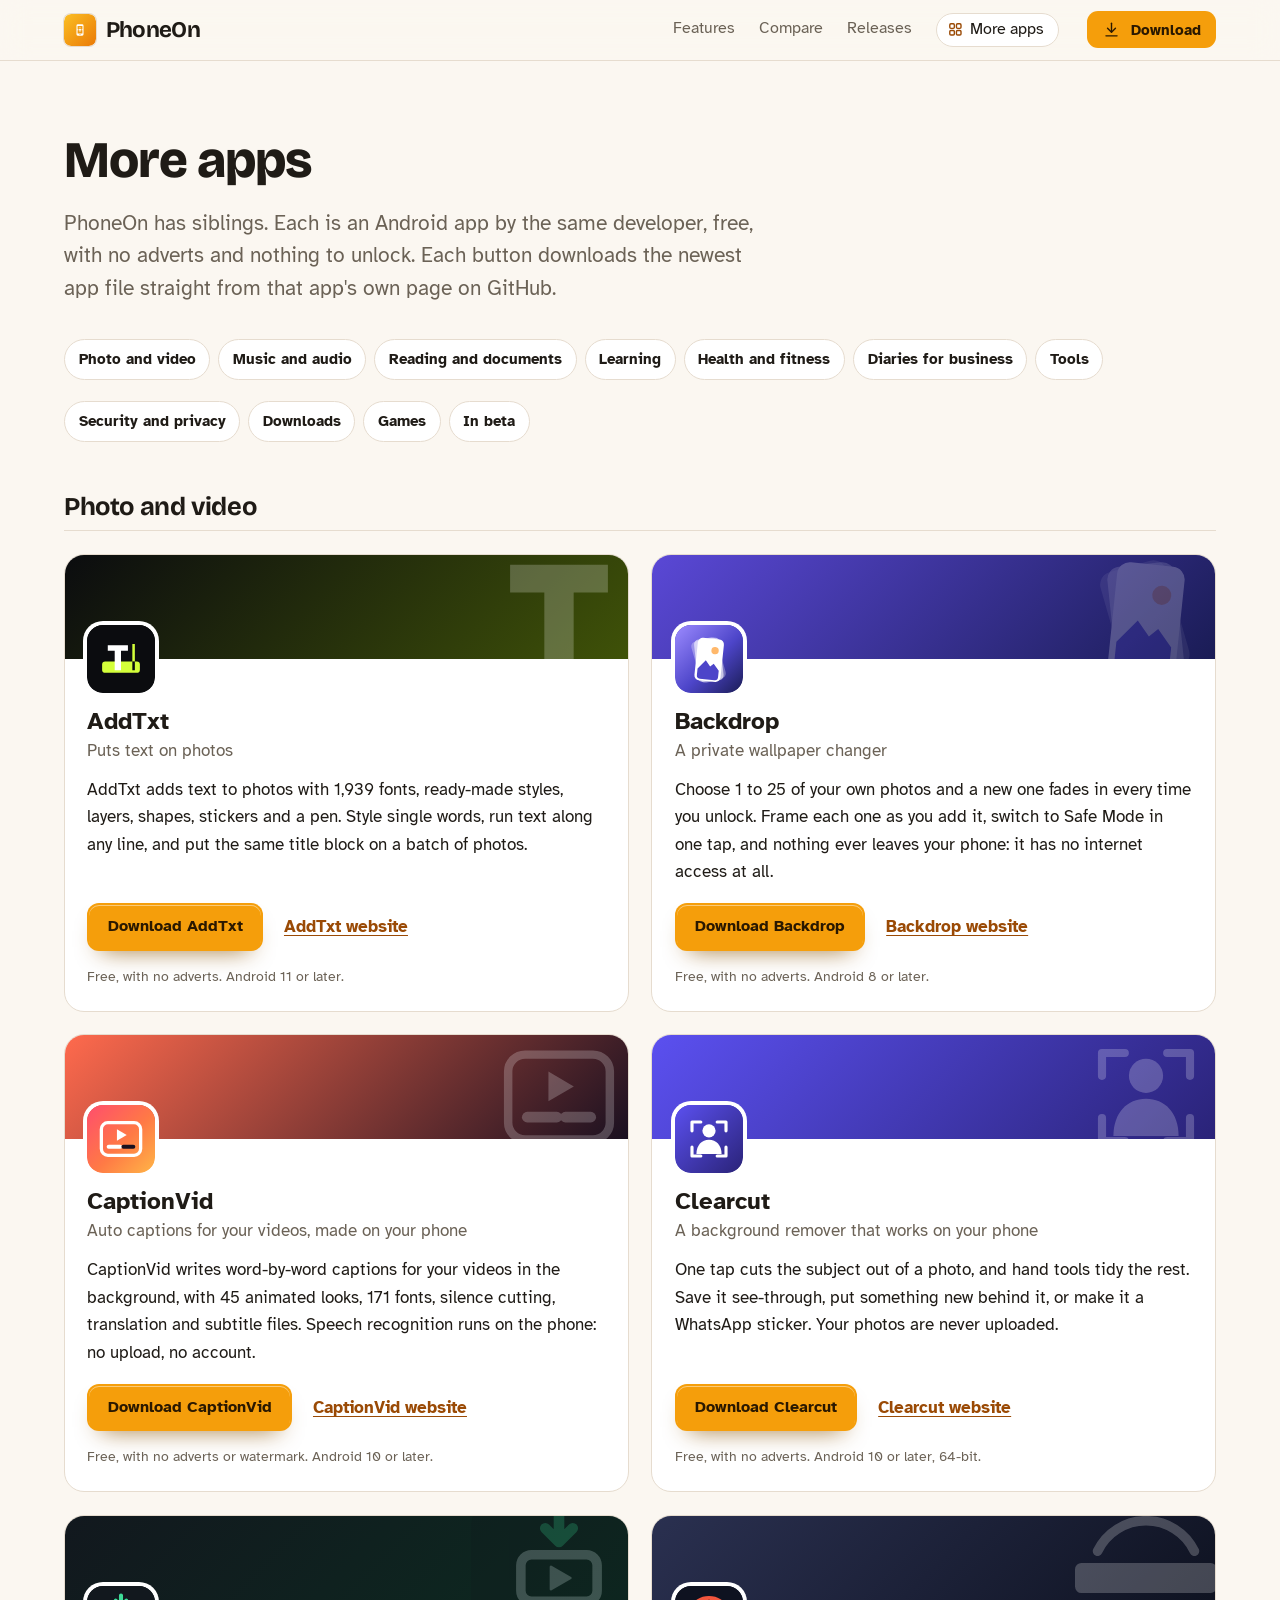
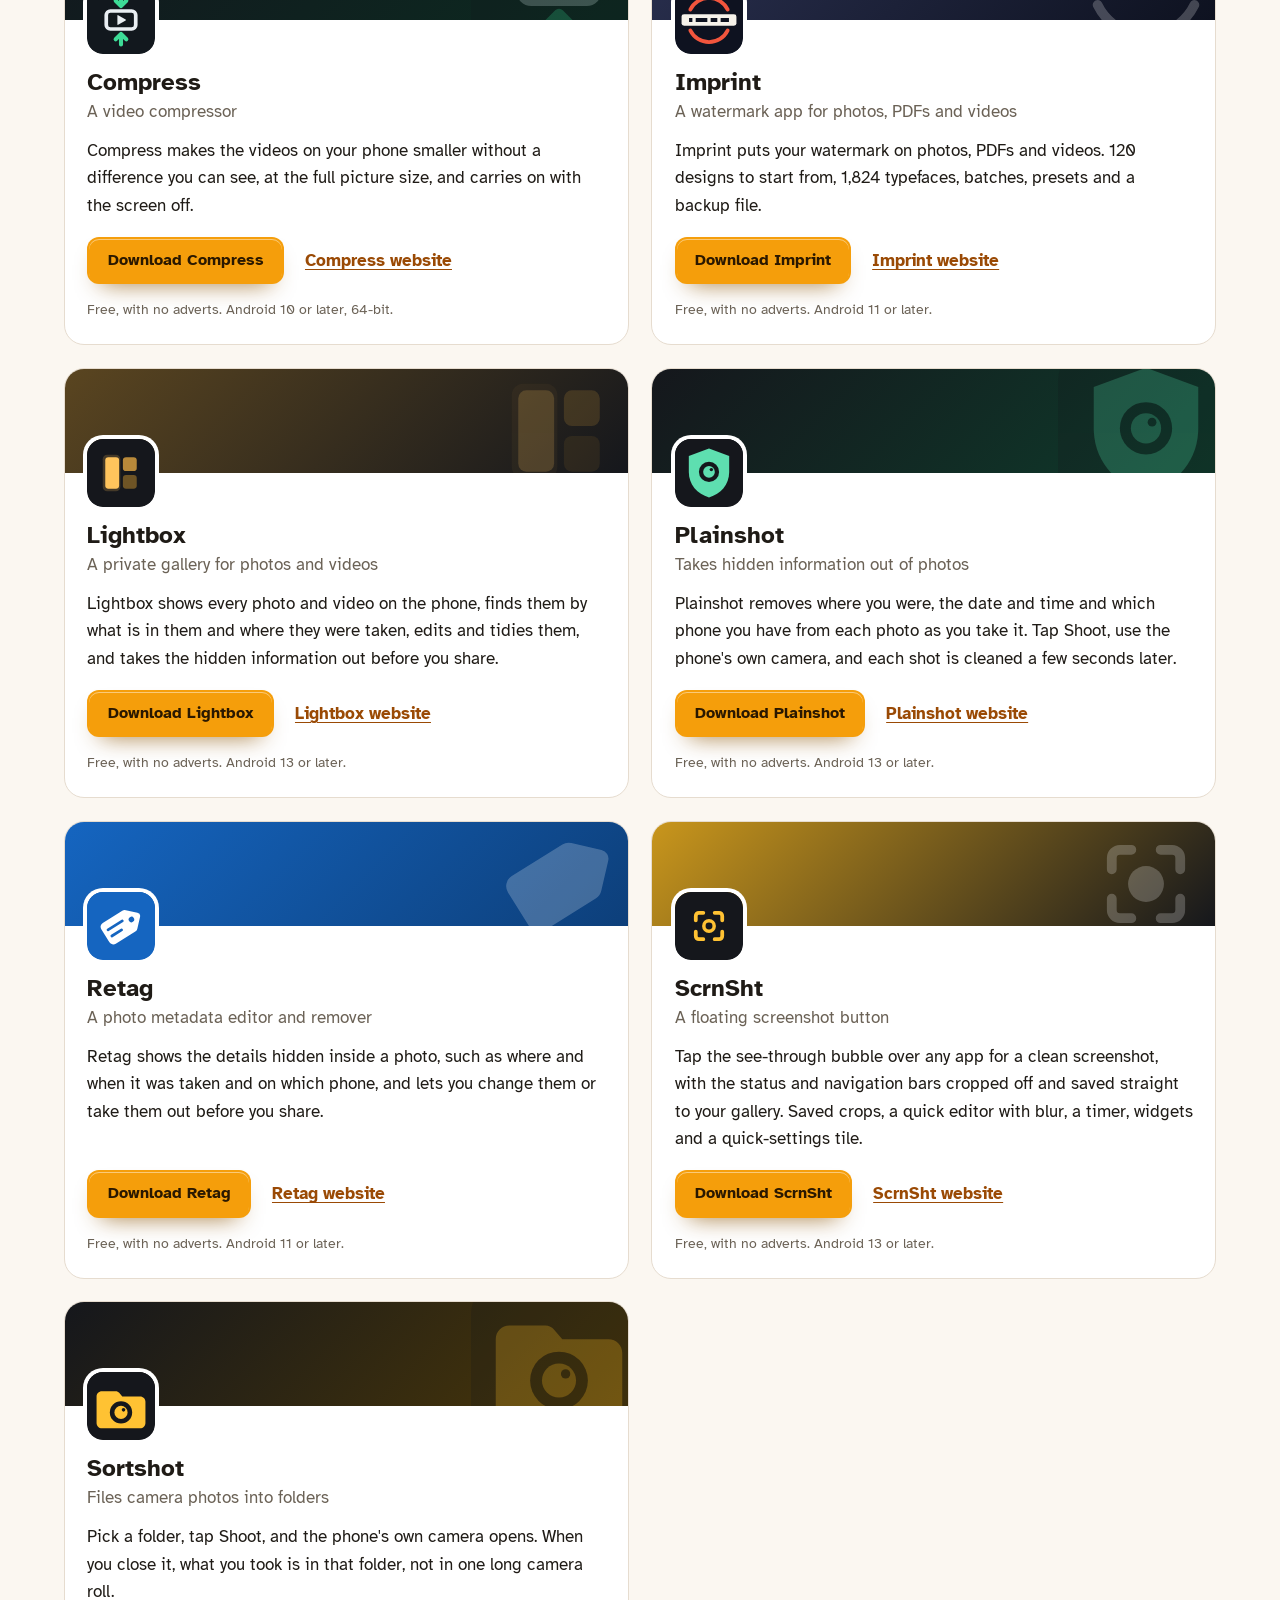
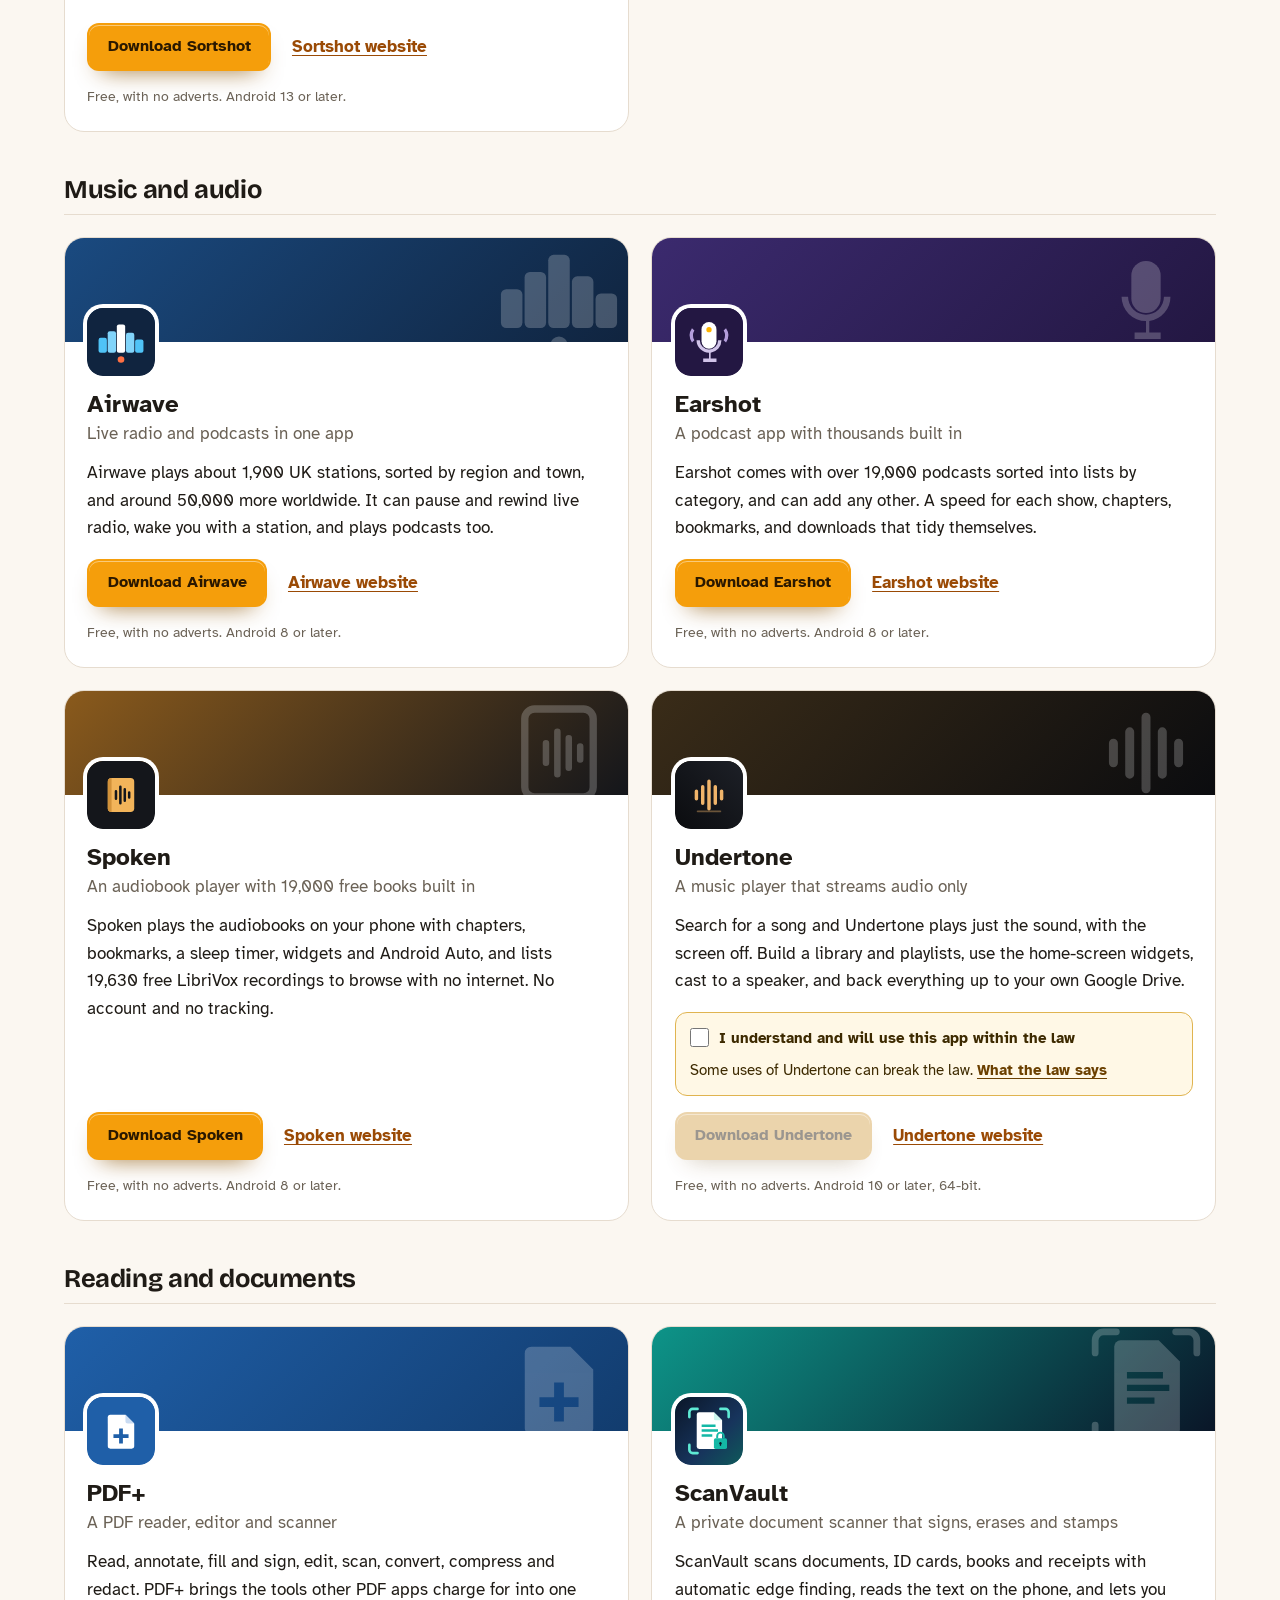
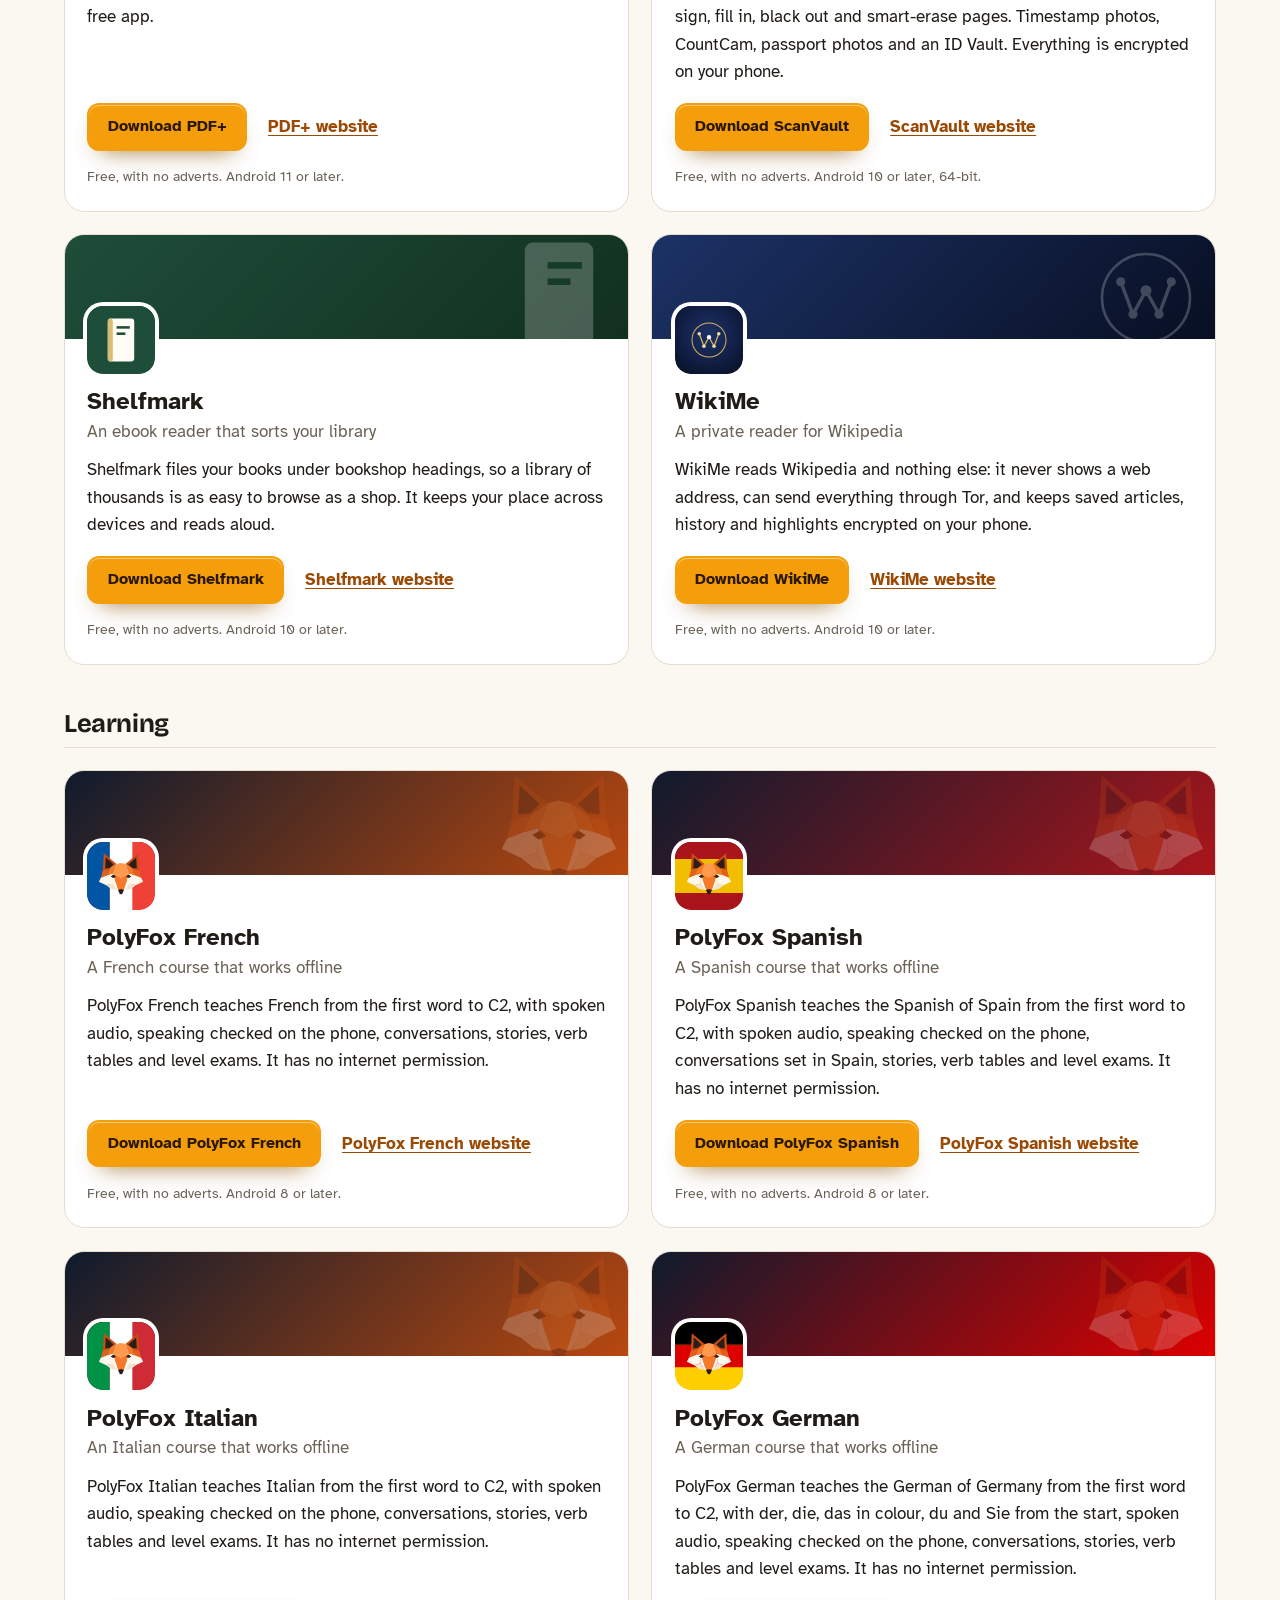
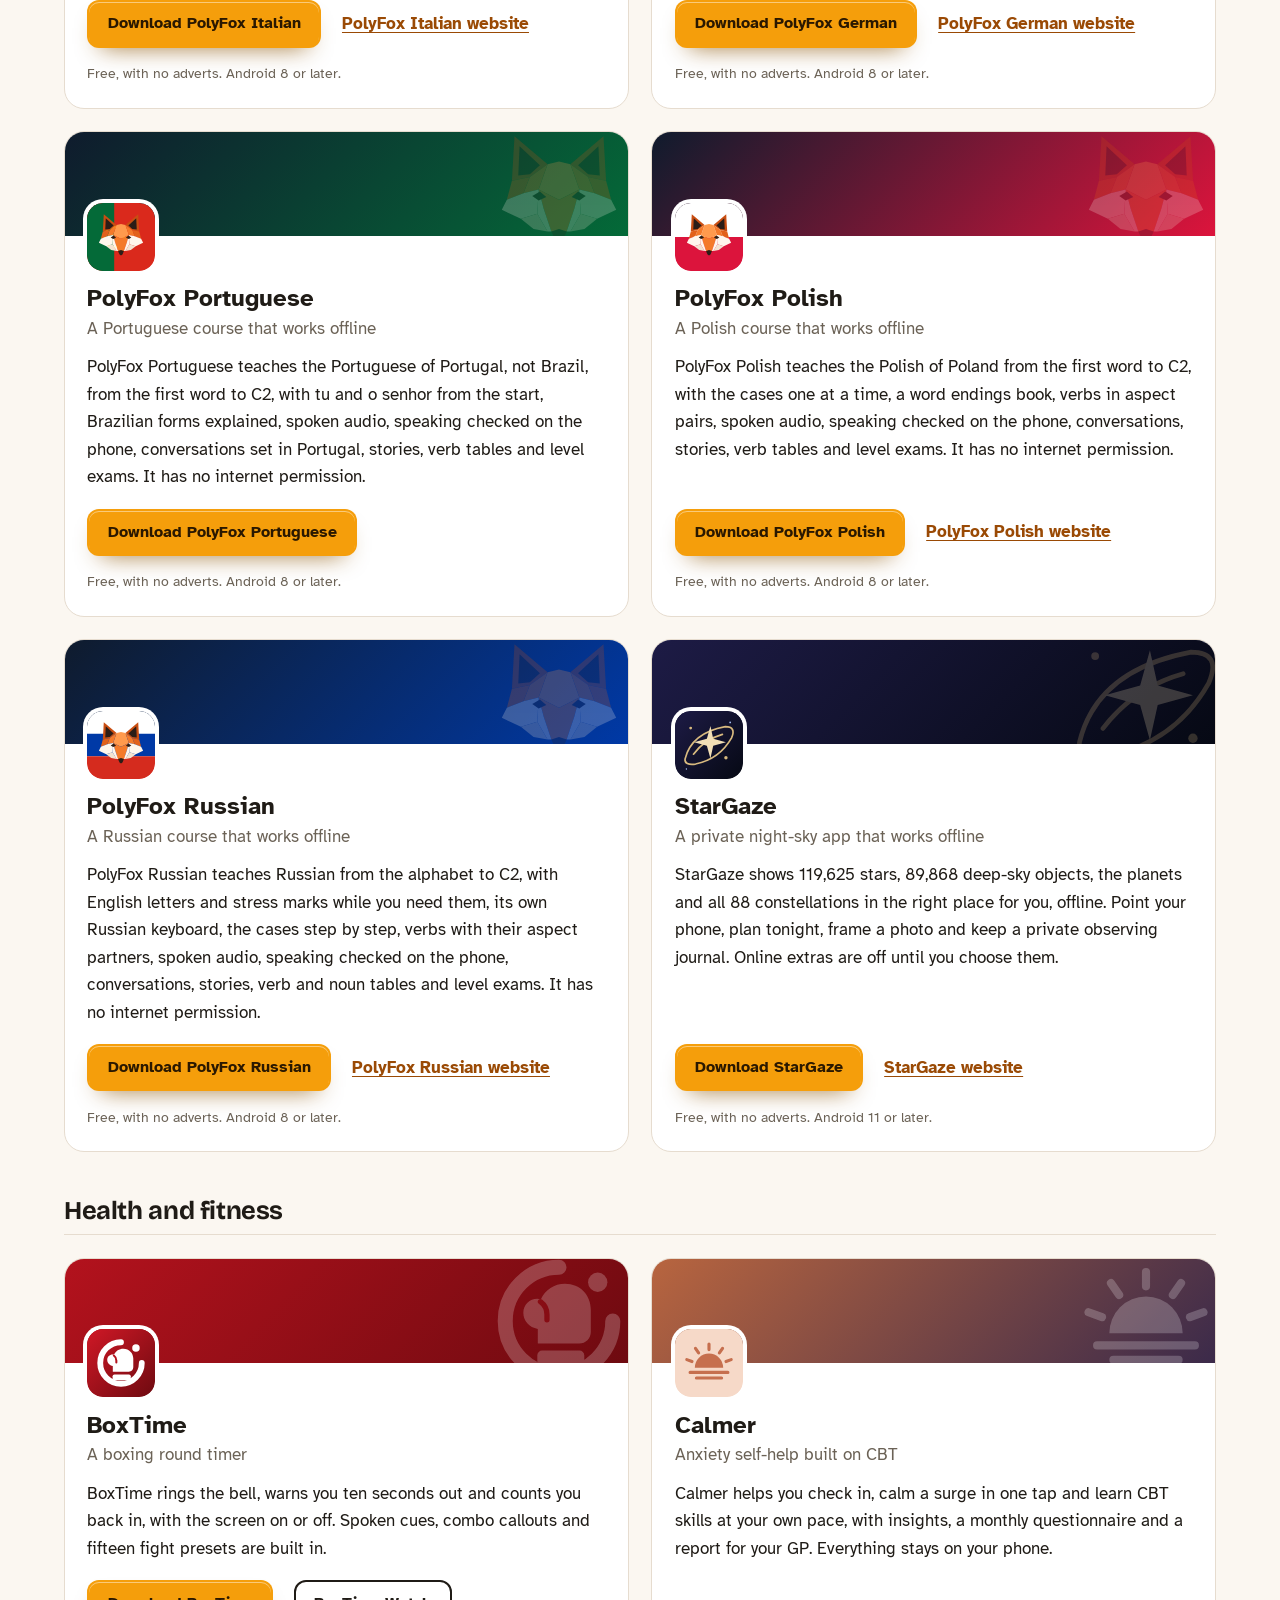
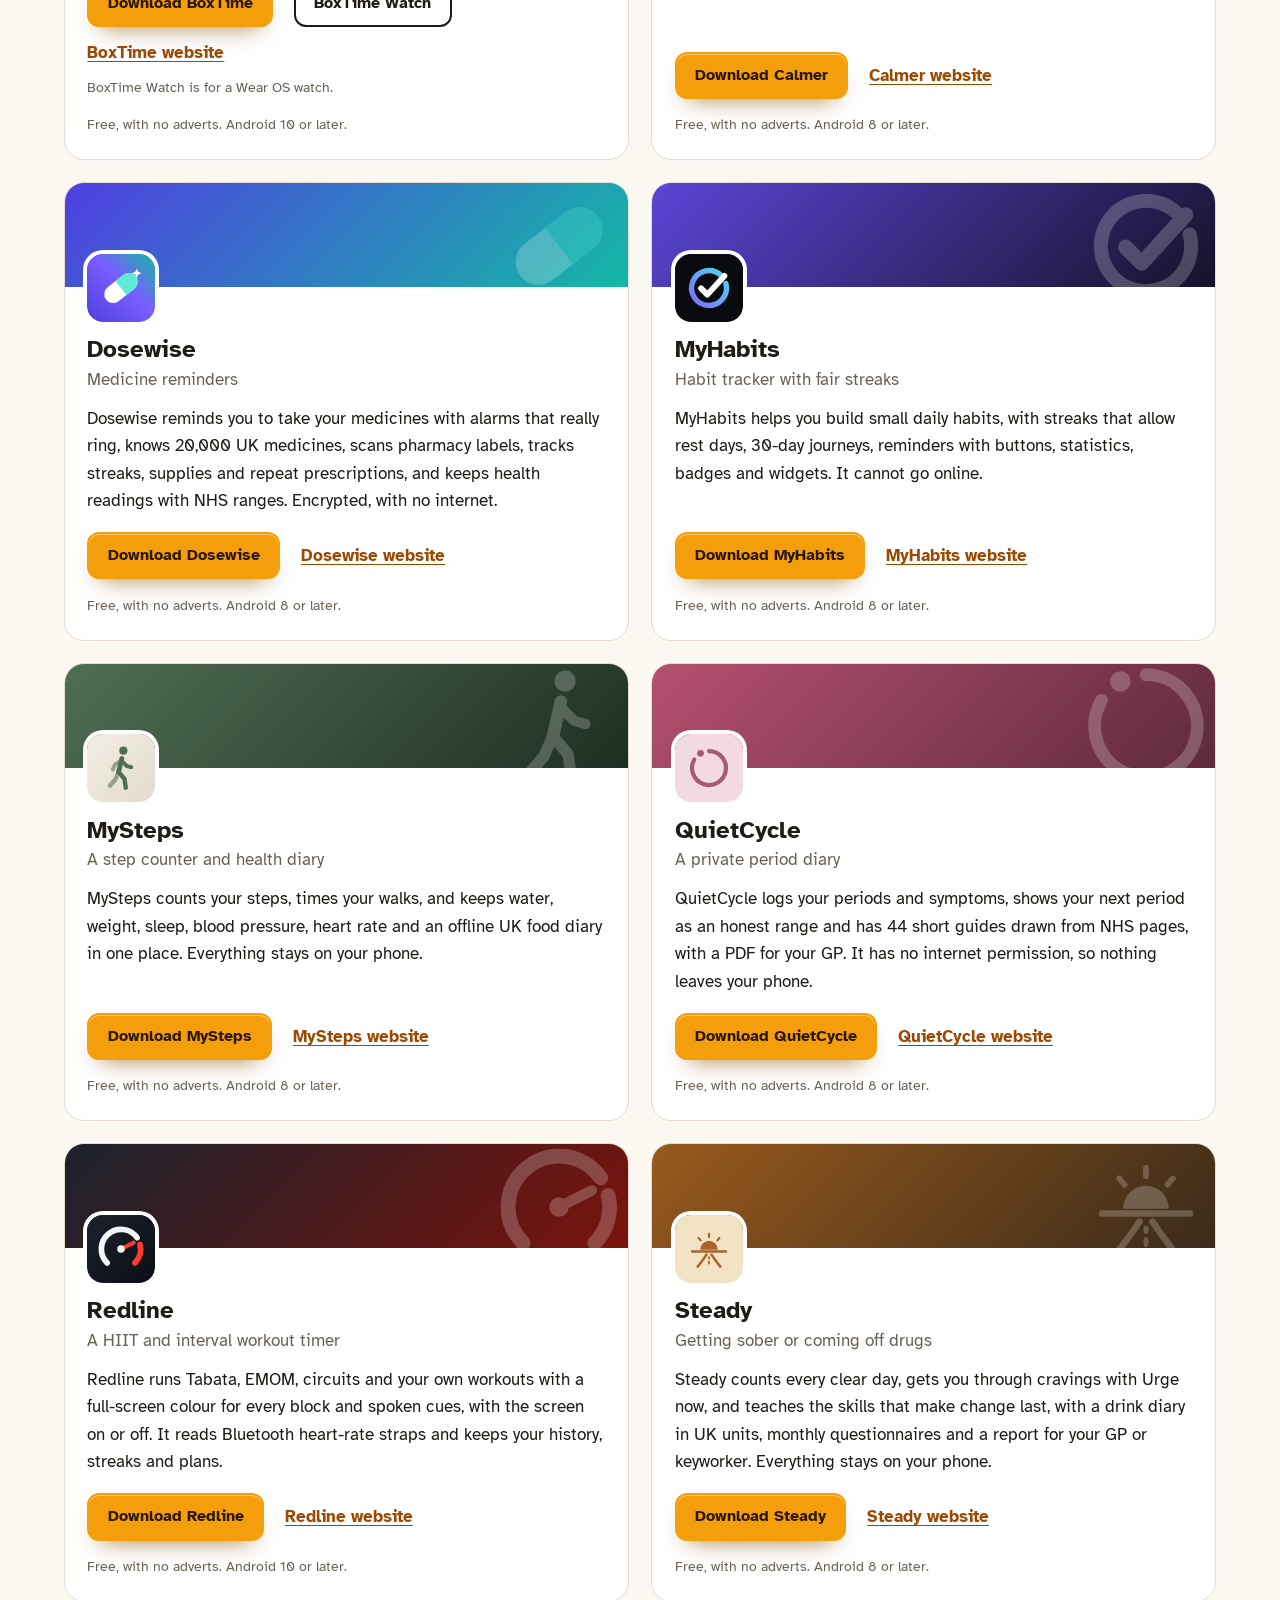
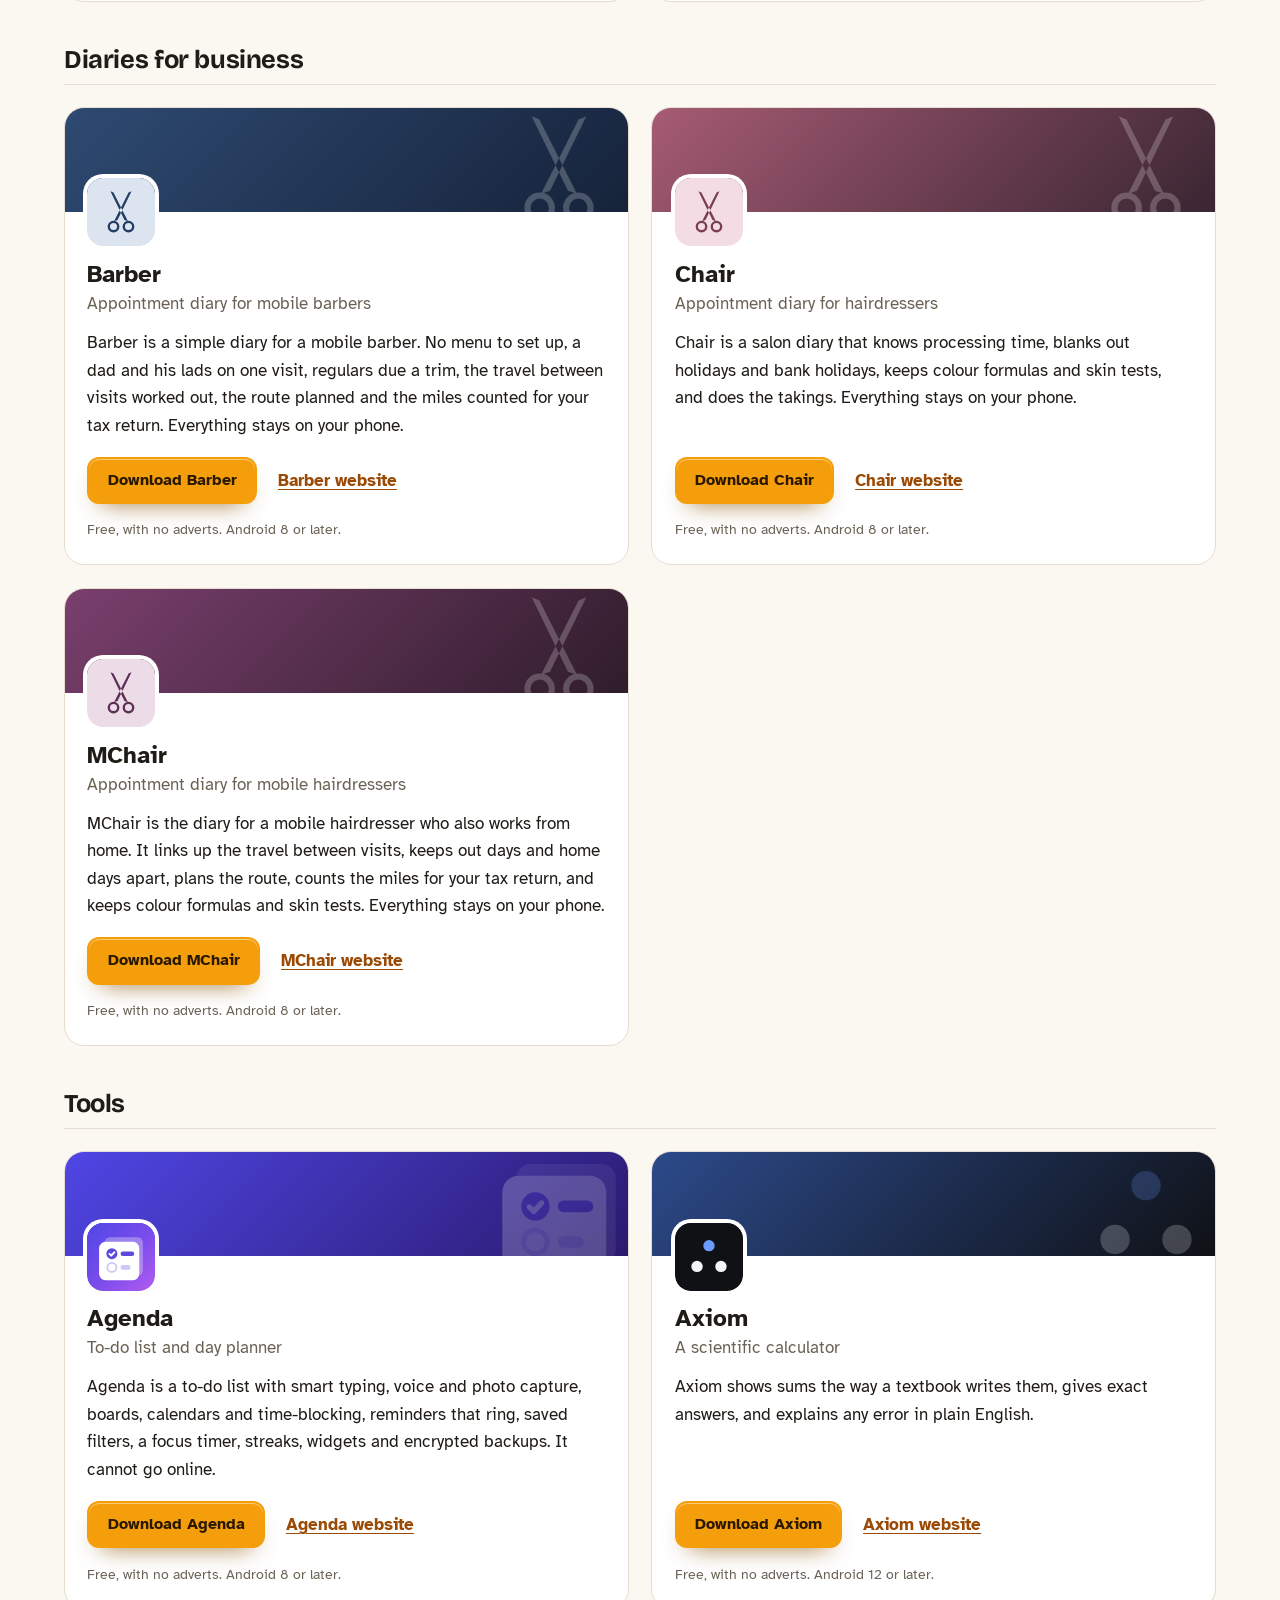
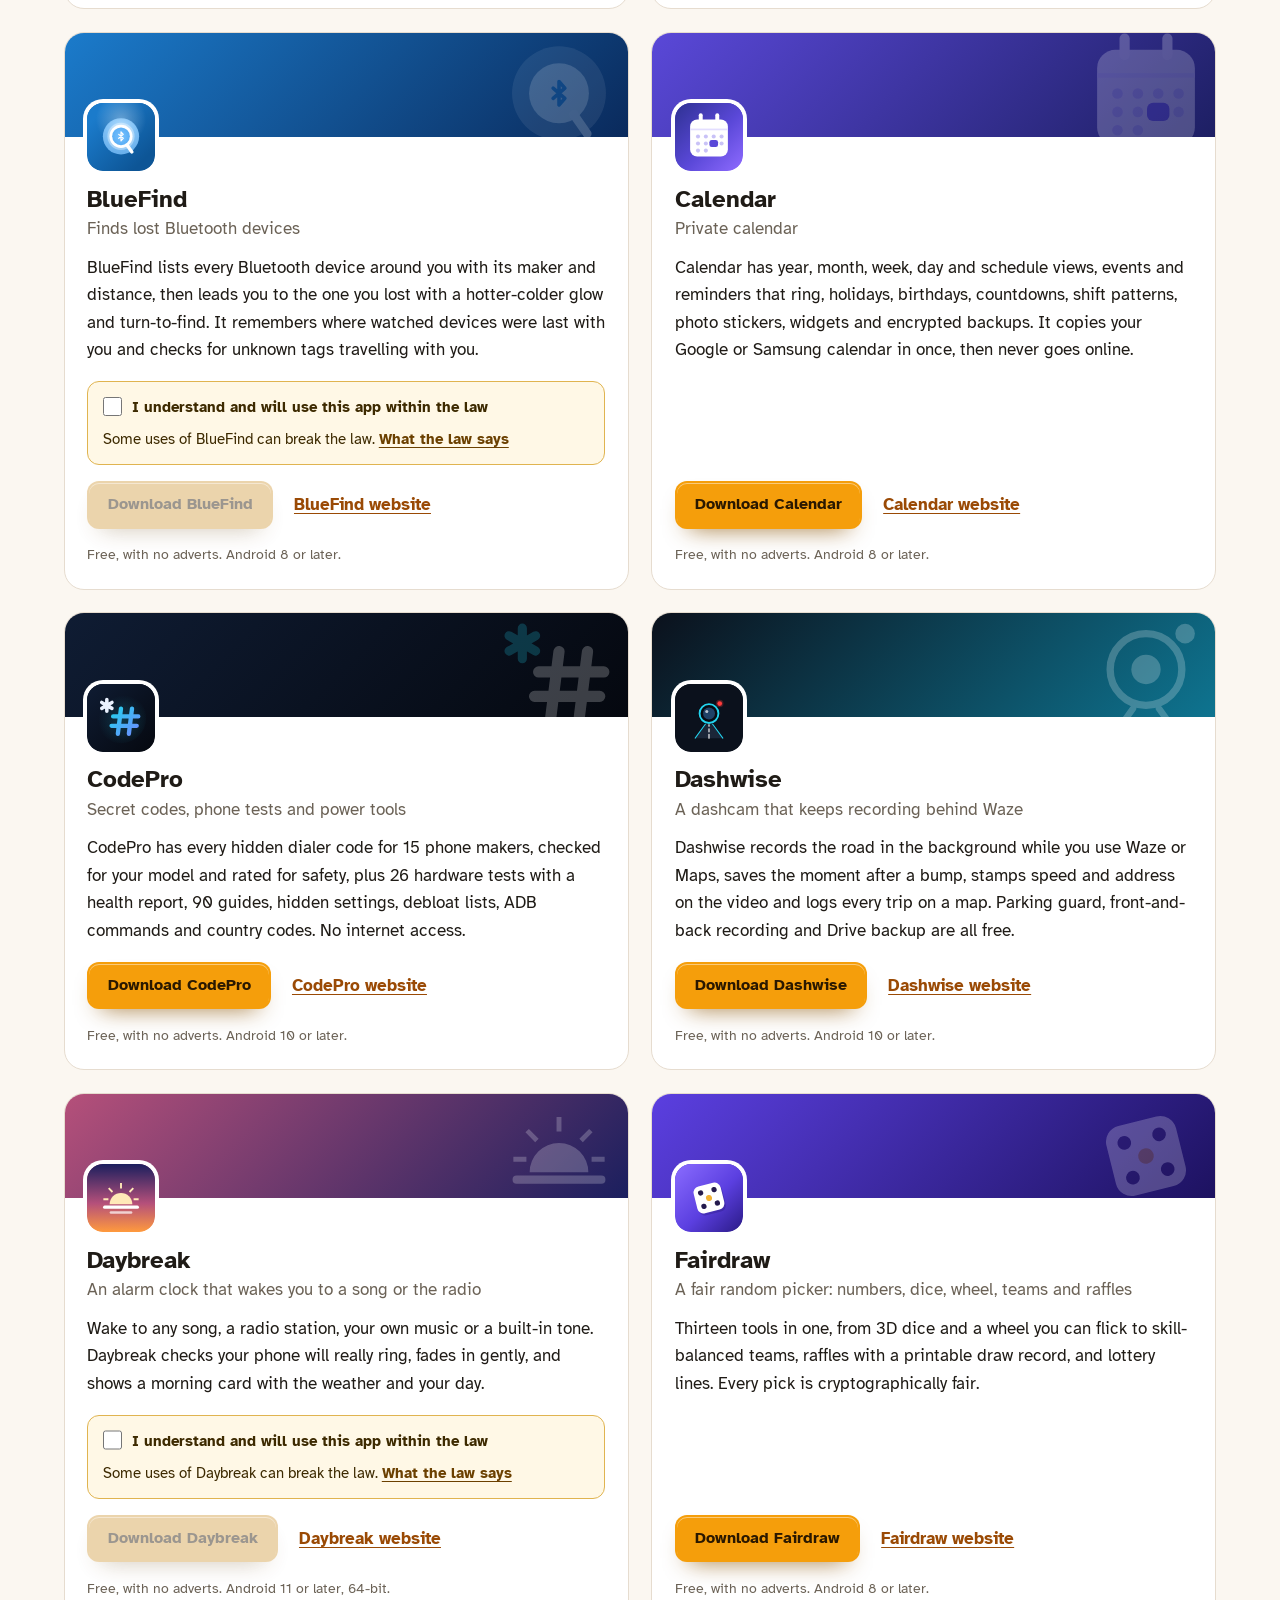
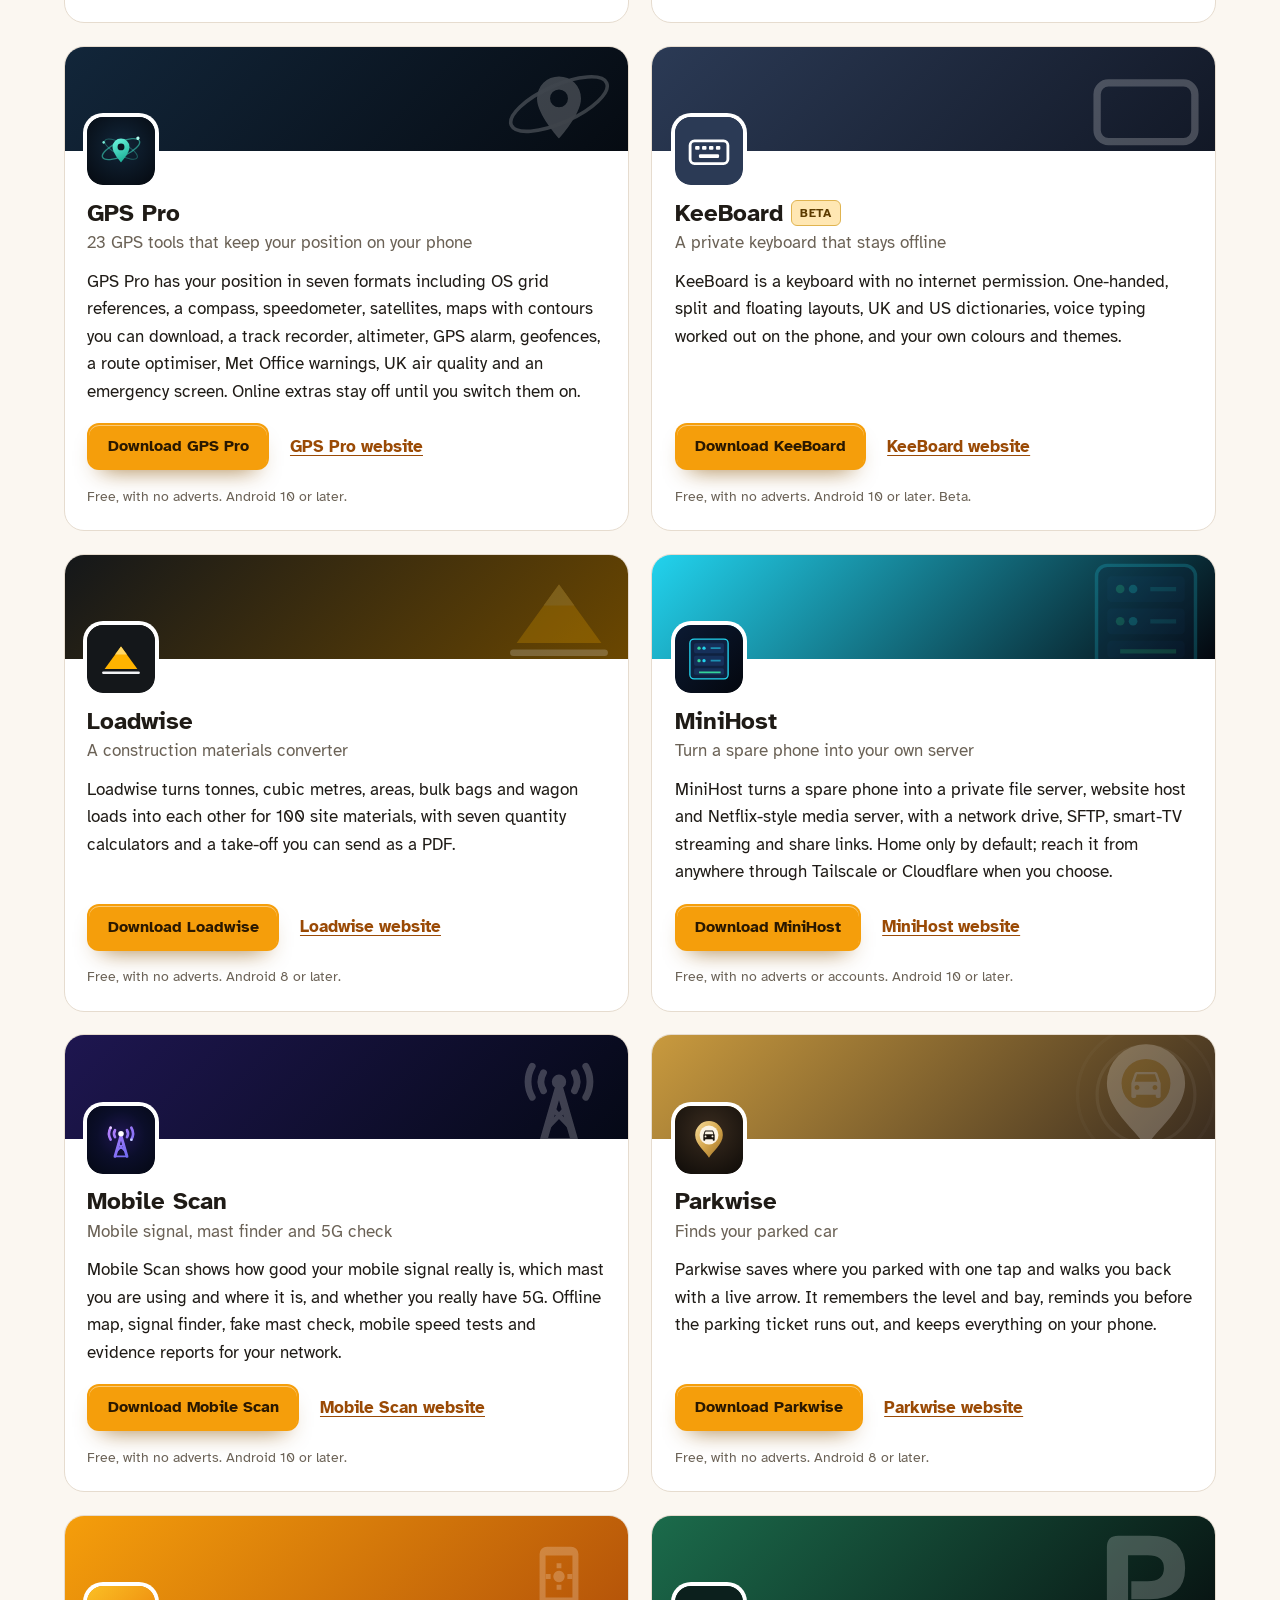
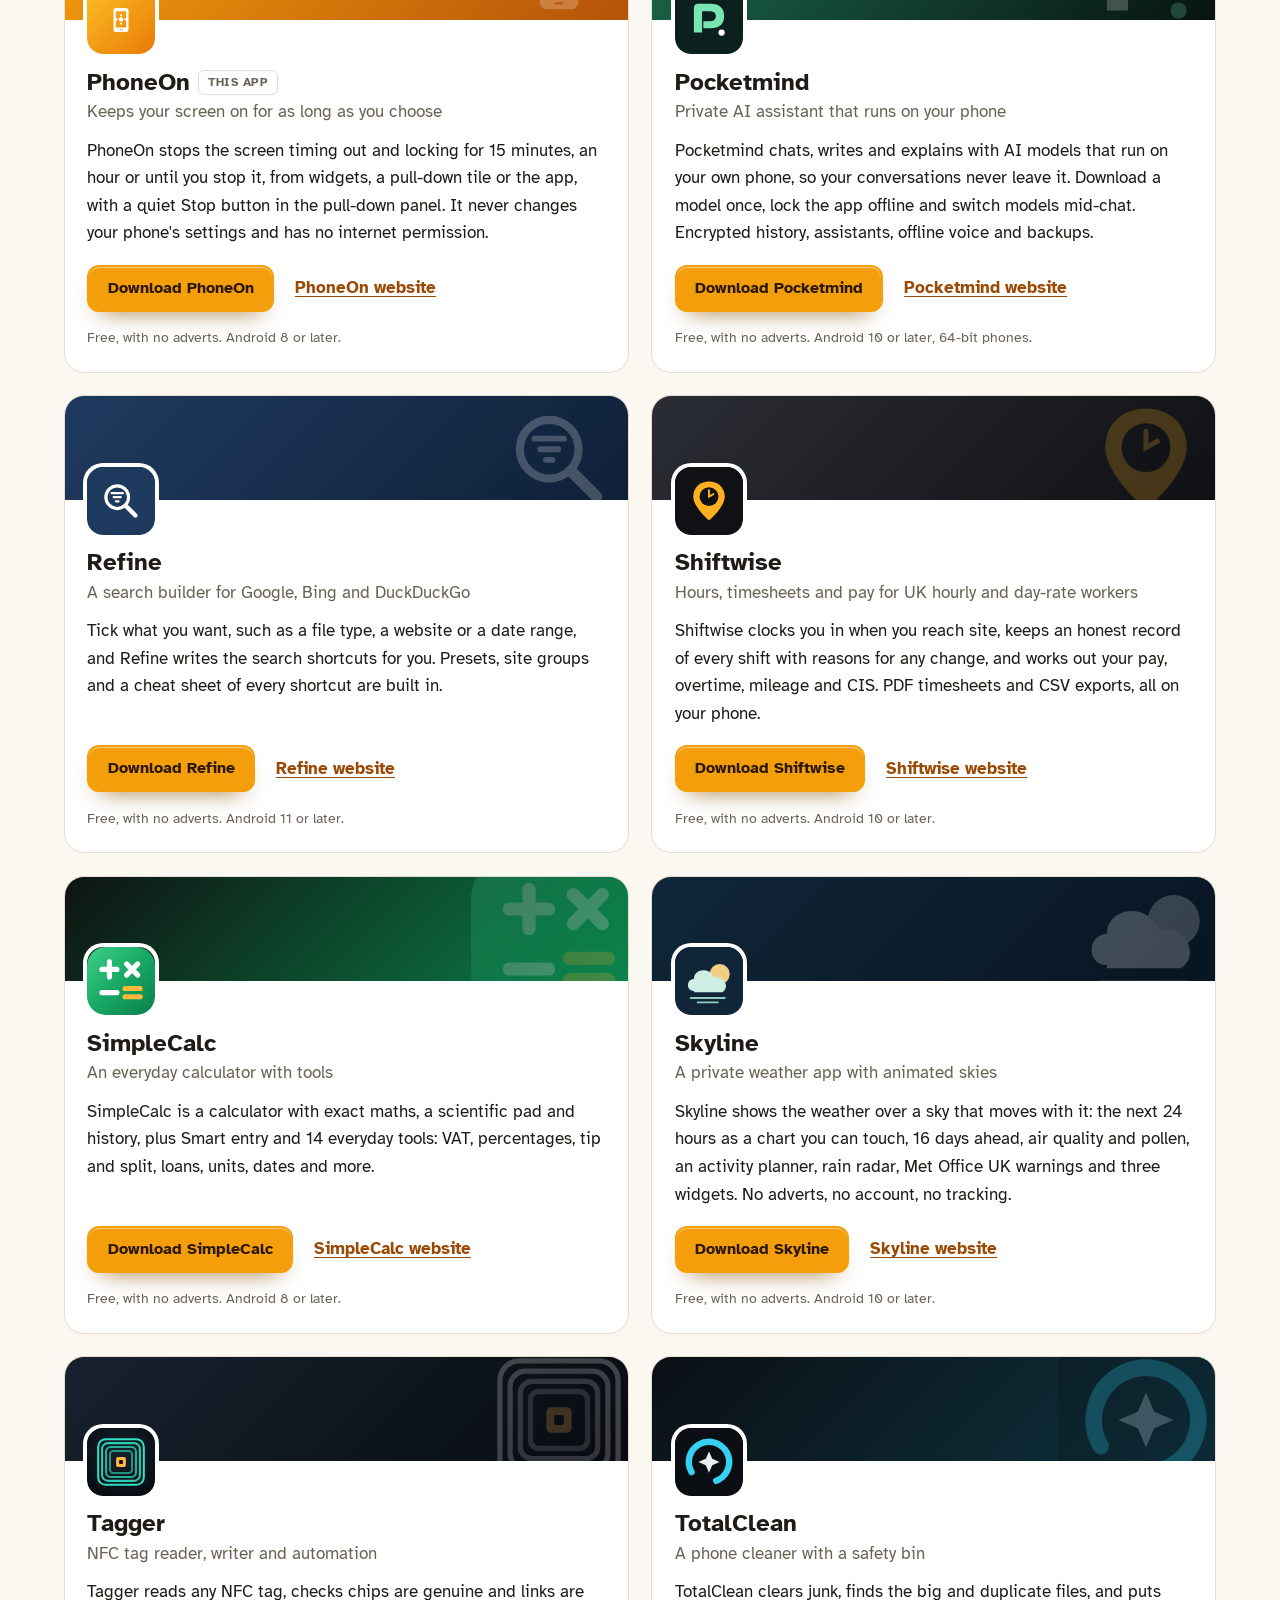
==== more-apps.html @ ac885431 "More apps: add MegaGen" ====
<!DOCTYPE html>
<html lang="en-GB">
<head>
<meta charset="utf-8">
<meta name="viewport" content="width=device-width, initial-scale=1">
<title>More apps by Jonathan Jackson</title>
<meta name="description" content="Free, private Android apps by Jonathan Jackson: no adverts, no accounts.">
<meta name="author" content="Jonathan Jackson">
<link rel="canonical" href="https://customgpter.github.io/phoneon/more-apps.html">
<meta name="theme-color" content="#fbf7f1" media="(prefers-color-scheme: light)">
<meta name="theme-color" content="#14110d" media="(prefers-color-scheme: dark)">
<meta property="og:type" content="website">
<meta property="og:site_name" content="PhoneOn">
<meta property="og:title" content="More apps by Jonathan Jackson">
<meta property="og:description" content="Free, private Android apps by Jonathan Jackson: no adverts, no accounts.">
<meta property="og:url" content="https://customgpter.github.io/phoneon/more-apps.html">
<meta property="og:image" content="https://customgpter.github.io/phoneon/assets/og.png">
<meta property="og:image:width" content="1200">
<meta property="og:image:height" content="630">
<meta property="og:image:alt" content="PhoneOn running: a countdown of 59:59 with +15 min and Stop buttons">
<meta property="og:locale" content="en_GB">
<meta name="twitter:card" content="summary_large_image">
<link rel="icon" href="./assets/favicon.svg" type="image/svg+xml">
<link rel="apple-touch-icon" href="./assets/apple-touch-icon.png">
<link rel="preload" href="./assets/fonts/bricolage-grotesque-latin.woff2" as="font" type="font/woff2" crossorigin>
<link rel="preload" href="./assets/fonts/atkinson-hyperlegible-latin-400-normal.woff2" as="font" type="font/woff2" crossorigin>
<link rel="stylesheet" href="./assets/site.css?v=1">
<link rel="stylesheet" href="./assets/house.css?v=1">
<link rel="stylesheet" href="./assets/apps-list.css?v=1">
<script src="./assets/apps-list.js?v=1" defer></script>
</head>
<body>
<a class="skip" href="#main">Skip to content</a>
<header class="masthead">
<div class="wrap">
<a class="brand" href="./" aria-label="PhoneOn home"><svg viewBox="0 0 108 108" aria-hidden="true"><defs><linearGradient id="hdbg" x1="0" y1="0" x2="1" y2="1"><stop offset="0" stop-color="#FBBF24"/><stop offset="1" stop-color="#EA7A06"/></linearGradient></defs><rect width="108" height="108" rx="24" fill="url(#hdbg)"/><g transform="translate(32 32) scale(1.8333)"><path fill="#fff" fill-rule="evenodd" d="M8,1.5h8a2.5,2.5 0,0 1,2.5 2.5v16a2.5,2.5 0,0 1,-2.5 2.5H8a2.5,2.5 0,0 1,-2.5 -2.5V4A2.5,2.5 0,0 1,8 1.5zM7.5,4.5v14h9v-14zM12,9.6a1.9,1.9 0,1 0,0.001 0zM11.2,7.1h1.6v1.6h-1.6zM11.2,14.3h1.6v1.6h-1.6zM7.6,10.7h1.6v1.6H7.6zM14.8,10.7h1.6v1.6h-1.6zM10.6,20h2.8v0.9h-2.8z"/></g></svg><span>PhoneOn</span></a>
<nav aria-label="Main"><ul><li><a href="./#features">Features</a></li><li><a href="./compare.html">Compare</a></li><li><a href="./releases.html">Releases</a></li><li><a class="more-apps" href="./more-apps.html"><svg class="ico" viewBox="0 0 24 24" aria-hidden="true"><rect x="4" y="4" width="6.5" height="6.5" rx="1.6"/><rect x="13.5" y="4" width="6.5" height="6.5" rx="1.6"/><rect x="4" y="13.5" width="6.5" height="6.5" rx="1.6"/><rect x="13.5" y="13.5" width="6.5" height="6.5" rx="1.6"/></svg>More apps</a></li></ul></nav>
<a class="button small" href="https://github.com/CustomGPTer/phoneon/releases/latest/download/PhoneOn.apk"><svg class="ico" viewBox="0 0 24 24" aria-hidden="true"><path d="M12 4v11"/><path d="M7 10.5l5 5 5-5"/><path d="M5 20h14"/></svg>Download</a>
</div>
</header>
<main id="main" class="doc">
<div class="wrap">
<div class="measure">
<h1>More apps</h1>
<p class="lede">PhoneOn has siblings. Each is an Android app by the same developer, free, with no adverts and nothing to unlock. Each button downloads the newest app file straight from that app's own page on GitHub.</p>
</div>
<!-- apps:start -->
<nav class="mapps-jump" aria-label="App groups"><ul><li><a href="#apps-photo">Photo and video</a></li><li><a href="#apps-audio">Music and audio</a></li><li><a href="#apps-reading">Reading and documents</a></li><li><a href="#apps-learning">Learning</a></li><li><a href="#apps-health">Health and fitness</a></li><li><a href="#apps-diaries">Diaries for business</a></li><li><a href="#apps-tools">Tools</a></li><li><a href="#apps-security">Security and privacy</a></li><li><a href="#apps-downloads">Downloads</a></li><li><a href="#apps-games">Games</a></li><li><a href="#apps-testing">In beta</a></li></ul></nav>
<div class="mapps-group" role="group" aria-labelledby="apps-photo"><h2 class="mapps-cat" id="apps-photo">Photo and video</h2>
<ul class="mapps"><li class="mapp" style="--b:#0b0c0f;--b2:#3f5208"><div class="mapp-cover" aria-hidden="true"><svg viewBox="0 0 108 108"><path fill="#fff" d="M24 22h60v17H63v49H45V39H24z"/></svg></div><div class="mapp-body"><svg class="mapp-icon" viewBox="0 0 108 108" aria-hidden="true"><rect width="108" height="108" rx="24" fill="#0b0c0f"/><path fill="#d4ff3a" d="M29 58h50a5 5 0 0 1 5 5v8a5 5 0 0 1-5 5H29a5 5 0 0 1-5-5v-8a5 5 0 0 1 5-5z"/><path fill="#fff" d="M33 32h32v9H54v31H44V41H33z"/><path fill="#d4ff3a" d="M72 30h4v28h-4z"/><path fill="#0b0c0f" d="M72 58h4v14h-4z"/></svg><h3>AddTxt</h3><p class="mapp-kind">Puts text on photos</p><p class="mapp-say">AddTxt adds text to photos with 1,939 fonts, ready-made styles, layers, shapes, stickers and a pen. Style single words, run text along any line, and put the same title block on a batch of photos.</p><p class="mapp-go"><a class="button" href="https://github.com/CustomGPTer/addtxt/releases/latest/download/AddTxt.apk">Download AddTxt</a><a class="mapp-site" href="https://customgpter.github.io/addtxt/">AddTxt website</a></p><p class="mapp-needs">Free, with no adverts. Android 11 or later.</p></div></li>
<li class="mapp" style="--b:#5a48d6;--b2:#1a1c55"><div class="mapp-cover" aria-hidden="true"><svg viewBox="0 0 108 108"><g transform="translate(54 58) scale(1.3) translate(-54 -58)"><rect x="38" y="30" width="32" height="52" rx="6" fill="#fff" fill-opacity=".3" transform="rotate(-16 54 58)"/><rect x="38" y="30" width="32" height="52" rx="6" fill="#fff" fill-opacity=".6" transform="rotate(-6 54 58)"/><g transform="rotate(6 54 58)"><rect x="38" y="30" width="32" height="52" rx="6" fill="#fff"/><path d="M41 68l9-11 6 7 4-4 7 8v8a4 4 0 0 1-4 4H45a4 4 0 0 1-4-4z" fill="#4d45c9"/><circle cx="60" cy="44" r="4.5" fill="#FFB86B"/></g></g></svg></div><div class="mapp-body"><svg class="mapp-icon" viewBox="0 0 108 108" aria-hidden="true"><defs><linearGradient id="i-backdrop-mapp-cc" x1="0" y1="0" x2="1" y2="1"><stop offset="0" stop-color="#9c8bff"/><stop offset=".55" stop-color="#4d45c9"/><stop offset="1" stop-color="#1a1c55"/></linearGradient></defs><rect width="108" height="108" rx="24" fill="url(#i-backdrop-mapp-cc)"/><g transform="translate(54 58) scale(1.3) translate(-54 -58)"><rect x="38" y="30" width="32" height="52" rx="6" fill="#fff" fill-opacity=".3" transform="rotate(-16 54 58)"/><rect x="38" y="30" width="32" height="52" rx="6" fill="#fff" fill-opacity=".6" transform="rotate(-6 54 58)"/><g transform="rotate(6 54 58)"><rect x="38" y="30" width="32" height="52" rx="6" fill="#fff"/><path d="M41 68l9-11 6 7 4-4 7 8v8a4 4 0 0 1-4 4H45a4 4 0 0 1-4-4z" fill="#4d45c9"/><circle cx="60" cy="44" r="4.5" fill="#FFB86B"/></g></g></svg><h3>Backdrop</h3><p class="mapp-kind">A private wallpaper changer</p><p class="mapp-say">Choose 1 to 25 of your own photos and a new one fades in every time you unlock. Frame each one as you add it, switch to Safe Mode in one tap, and nothing ever leaves your phone: it has no internet access at all.</p><p class="mapp-go"><a class="button" href="https://github.com/CustomGPTer/backdrop/releases/latest/download/Backdrop.apk">Download Backdrop</a><a class="mapp-site" href="https://customgpter.github.io/backdrop/">Backdrop website</a></p><p class="mapp-needs">Free, with no adverts. Android 8 or later.</p></div></li>
<li class="mapp" style="--b:#ff6a4d;--b2:#1a1020"><div class="mapp-cover" aria-hidden="true"><svg viewBox="0 0 108 108"><g transform="translate(54 54) scale(1.3) translate(-54 -54)"><path d="M38,34 h32 a8,8 0 0 1 8,8 v24 a8,8 0 0 1 -8,8 h-32 a8,8 0 0 1 -8,-8 v-24 a8,8 0 0 1 8,-8 z" fill="none" stroke="#fff" stroke-width="4"/><path d="M49,42 L61,49 L49,56 Z" fill="#fff"/><path d="M39,61 h14 a2.5,2.5 0 0 1 0,5 h-14 a2.5,2.5 0 0 1 0,-5 z" fill="#fff"/><path d="M57,61 h12 a2.5,2.5 0 0 1 0,5 h-12 a2.5,2.5 0 0 1 0,-5 z" fill="#ffffff"/></g></svg></div><div class="mapp-body"><svg class="mapp-icon" viewBox="0 0 108 108" aria-hidden="true"><defs><linearGradient id="i-captionvid-cvbg" x1="0" y1="0" x2="1" y2="1"><stop offset="0" stop-color="#ff4d6d"/><stop offset=".55" stop-color="#ff7a45"/><stop offset="1" stop-color="#ffb547"/></linearGradient></defs><rect width="108" height="108" rx="24" fill="url(#i-captionvid-cvbg)"/><g transform="translate(54 54) scale(1.3) translate(-54 -54)"><path d="M38,34 h32 a8,8 0 0 1 8,8 v24 a8,8 0 0 1 -8,8 h-32 a8,8 0 0 1 -8,-8 v-24 a8,8 0 0 1 8,-8 z" fill="none" stroke="#fff" stroke-width="4"/><path d="M49,42 L61,49 L49,56 Z" fill="#fff"/><path d="M39,61 h14 a2.5,2.5 0 0 1 0,5 h-14 a2.5,2.5 0 0 1 0,-5 z" fill="#fff"/><path d="M57,61 h12 a2.5,2.5 0 0 1 0,5 h-12 a2.5,2.5 0 0 1 0,-5 z" fill="#1a1020"/></g></svg><h3>CaptionVid</h3><p class="mapp-kind">Auto captions for your videos, made on your phone</p><p class="mapp-say">CaptionVid writes word-by-word captions for your videos in the background, with 45 animated looks, 171 fonts, silence cutting, translation and subtitle files. Speech recognition runs on the phone: no upload, no account.</p><p class="mapp-go"><a class="button" href="https://github.com/CustomGPTer/captionvid/releases/latest/download/CaptionVid.apk">Download CaptionVid</a><a class="mapp-site" href="https://customgpter.github.io/captionvid/">CaptionVid website</a></p><p class="mapp-needs">Free, with no adverts or watermark. Android 10 or later.</p></div></li><li class="mapp" style="--b:#5b50f0;--b2:#2a2378"><div class="mapp-cover" aria-hidden="true"><svg viewBox="0 0 108 108"><circle cx="54" cy="41" r="10.5" fill="#fff"/><path d="M34 78c0-14.5 8.5-23 20-23s20 8.5 20 23z" fill="#fff"/><path d="M27 41V27h14M67 27h14v14M27 67v14h14M67 81h14V67" fill="none" stroke="#fff" stroke-width="5" stroke-linecap="round" stroke-linejoin="round"/></svg></div><div class="mapp-body"><svg class="mapp-icon" viewBox="0 0 108 108" aria-hidden="true"><defs><linearGradient id="i-clearcut-mapp-cc" x1="0" y1="0" x2="1" y2="1"><stop offset="0" stop-color="#5b50f0"/><stop offset="1" stop-color="#2a2378"/></linearGradient></defs><rect width="108" height="108" rx="24" fill="url(#i-clearcut-mapp-cc)"/><circle cx="54" cy="41" r="10.5" fill="#fff"/><path d="M34 78c0-14.5 8.5-23 20-23s20 8.5 20 23z" fill="#fff"/><path d="M27 41V27h14M67 27h14v14M27 67v14h14M67 81h14V67" fill="none" stroke="#fff" stroke-width="5" stroke-linecap="round" stroke-linejoin="round"/></svg><h3>Clearcut</h3><p class="mapp-kind">A background remover that works on your phone</p><p class="mapp-say">One tap cuts the subject out of a photo, and hand tools tidy the rest. Save it see-through, put something new behind it, or make it a WhatsApp sticker. Your photos are never uploaded.</p><p class="mapp-go"><a class="button" href="https://github.com/CustomGPTer/clearcut/releases/latest/download/Clearcut.apk">Download Clearcut</a><a class="mapp-site" href="https://customgpter.github.io/clearcut/">Clearcut website</a></p><p class="mapp-needs">Free, with no adverts. Android 10 or later, 64-bit.</p></div></li>
<li class="mapp" style="--b:#12181e;--b2:#0c2a20"><div class="mapp-cover" aria-hidden="true"><svg viewBox="0 0 108 108"><rect width="108" height="108" rx="24" fill="#12181e"/><g transform="translate(54 54) scale(1.3) translate(-54 -54)"><path fill="none" stroke="#e9eef3" stroke-width="4.5" stroke-linejoin="round" d="M41 43h26a5 5 0 0 1 5 5v12a5 5 0 0 1-5 5H41a5 5 0 0 1-5-5V48a5 5 0 0 1 5-5z"/><path fill="#e9eef3" d="M50.5 48.2l9.2 5.3a.6.6 0 0 1 0 1l-9.2 5.3a.6.6 0 0 1-.9-.5V48.7a.6.6 0 0 1 .9-.5z"/><path fill="none" stroke="#3ddc97" stroke-width="5" stroke-linecap="round" stroke-linejoin="round" d="M54 24v12M47.5 30.5 54 37l6.5-6.5M54 84V72M47.5 77.5 54 71l6.5 6.5"/></g></svg></div><div class="mapp-body"><svg class="mapp-icon" viewBox="0 0 108 108" aria-hidden="true"><rect width="108" height="108" rx="24" fill="#12181e"/><g transform="translate(54 54) scale(1.3) translate(-54 -54)"><path fill="none" stroke="#e9eef3" stroke-width="4.5" stroke-linejoin="round" d="M41 43h26a5 5 0 0 1 5 5v12a5 5 0 0 1-5 5H41a5 5 0 0 1-5-5V48a5 5 0 0 1 5-5z"/><path fill="#e9eef3" d="M50.5 48.2l9.2 5.3a.6.6 0 0 1 0 1l-9.2 5.3a.6.6 0 0 1-.9-.5V48.7a.6.6 0 0 1 .9-.5z"/><path fill="none" stroke="#3ddc97" stroke-width="5" stroke-linecap="round" stroke-linejoin="round" d="M54 24v12M47.5 30.5 54 37l6.5-6.5M54 84V72M47.5 77.5 54 71l6.5 6.5"/></g></svg><h3>Compress</h3><p class="mapp-kind">A video compressor</p><p class="mapp-say">Compress makes the videos on your phone smaller without a difference you can see, at the full picture size, and carries on with the screen off.</p><p class="mapp-go"><a class="button" href="https://github.com/CustomGPTer/compress/releases/latest/download/Compress.apk">Download Compress</a><a class="mapp-site" href="https://customgpter.github.io/compress/">Compress website</a></p><p class="mapp-needs">Free, with no adverts. Android 10 or later, 64-bit.</p></div></li>
<li class="mapp" style="--b:#2a3050;--b2:#0e1220"><div class="mapp-cover" aria-hidden="true"><svg viewBox="0 0 108 108"><g transform="translate(54 54) scale(1.32) translate(-54 -54)"><path d="M31.5 41.500A25 25 0 0 1 76.500 41.500" fill="none" stroke="#fff" stroke-width="4.5" stroke-linecap="round"/><path d="M76.500 66.500A25 25 0 0 1 31.500 66.500" fill="none" stroke="#fff" stroke-width="4.5" stroke-linecap="round"/><path fill="#fff" d="M24 47h60a3 3 0 0 1 3 3v8a3 3 0 0 1-3 3H24a3 3 0 0 1-3-3v-8a3 3 0 0 1 3-3z"/></g></svg></div><div class="mapp-body"><svg class="mapp-icon" viewBox="0 0 108 108" aria-hidden="true"><rect width="108" height="108" rx="24" fill="#0e1220"/><g transform="translate(54 54) scale(1.32) translate(-54 -54)"><path d="M31.5 41.500A25 25 0 0 1 76.500 41.500" fill="none" stroke="#f2553d" stroke-width="4.5" stroke-linecap="round"/><path d="M76.500 66.500A25 25 0 0 1 31.500 66.500" fill="none" stroke="#f2553d" stroke-width="4.5" stroke-linecap="round"/><path fill="#f6f2ea" d="M24 47h60a3 3 0 0 1 3 3v8a3 3 0 0 1-3 3H24a3 3 0 0 1-3-3v-8a3 3 0 0 1 3-3z"/><path fill="#0e1220" d="M30 51.500h4v5h-4zM38 51.500h14v5H38zM56 51.500h8v5h-8zM68 51.500h10v5H68z"/></g></svg><h3>Imprint</h3><p class="mapp-kind">A watermark app for photos, PDFs and videos</p><p class="mapp-say">Imprint puts your watermark on photos, PDFs and videos. 120 designs to start from, 1,824 typefaces, batches, presets and a backup file.</p><p class="mapp-go"><a class="button" href="https://github.com/CustomGPTer/imprint/releases/latest/download/Imprint.apk">Download Imprint</a><a class="mapp-site" href="https://customgpter.github.io/imprint/">Imprint website</a></p><p class="mapp-needs">Free, with no adverts. Android 11 or later.</p></div></li>
<li class="mapp" style="--b:#5a4520;--b2:#15171c"><div class="mapp-cover" aria-hidden="true"><svg viewBox="0 0 108 108"><path fill="#ffc45c" fill-opacity=".2" d="M32 25h14a7 7 0 0 1 7 7v44a7 7 0 0 1-7 7H32a7 7 0 0 1-7-7V32a7 7 0 0 1 7-7z"/><path fill="#ffc45c" d="M34 29h12a5 5 0 0 1 5 5v40a5 5 0 0 1-5 5H34a5 5 0 0 1-5-5V34a5 5 0 0 1 5-5z"/><path fill="#b8893a" d="M62 29h12a5 5 0 0 1 5 5v12a5 5 0 0 1-5 5H62a5 5 0 0 1-5-5V34a5 5 0 0 1 5-5z"/><path fill="#6e5425" d="M62 57h12a5 5 0 0 1 5 5v12a5 5 0 0 1-5 5H62a5 5 0 0 1-5-5V62a5 5 0 0 1 5-5z"/></svg></div><div class="mapp-body"><svg class="mapp-icon" viewBox="0 0 108 108" aria-hidden="true"><rect width="108" height="108" rx="24" fill="#15171c"/><path fill="#ffc45c" fill-opacity=".2" d="M32 25h14a7 7 0 0 1 7 7v44a7 7 0 0 1-7 7H32a7 7 0 0 1-7-7V32a7 7 0 0 1 7-7z"/><path fill="#ffc45c" d="M34 29h12a5 5 0 0 1 5 5v40a5 5 0 0 1-5 5H34a5 5 0 0 1-5-5V34a5 5 0 0 1 5-5z"/><path fill="#b8893a" d="M62 29h12a5 5 0 0 1 5 5v12a5 5 0 0 1-5 5H62a5 5 0 0 1-5-5V34a5 5 0 0 1 5-5z"/><path fill="#6e5425" d="M62 57h12a5 5 0 0 1 5 5v12a5 5 0 0 1-5 5H62a5 5 0 0 1-5-5V62a5 5 0 0 1 5-5z"/></svg><h3>Lightbox</h3><p class="mapp-kind">A private gallery for photos and videos</p><p class="mapp-say">Lightbox shows every photo and video on the phone, finds them by what is in them and where they were taken, edits and tidies them, and takes the hidden information out before you share.</p><p class="mapp-go"><a class="button" href="https://github.com/CustomGPTer/lightbox/releases/latest/download/Lightbox.apk">Download Lightbox</a><a class="mapp-site" href="https://customgpter.github.io/lightbox/">Lightbox website</a></p><p class="mapp-needs">Free, with no adverts. Android 13 or later.</p></div></li>
<li class="mapp" style="--b:#15171c;--b2:#0e3b2b"><div class="mapp-cover" aria-hidden="true"><svg viewBox="0 0 64 64"><rect width="64" height="64" rx="14" fill="#15171c"/><path d="M32 9l19 7v15c0 12-8 20.5-19 24-11-3.5-19-12-19-24V16z" fill="#5edfb0"/><circle cx="32" cy="31" r="9.5" fill="#15171c"/><circle cx="32" cy="31" r="5.5" fill="#5edfb0"/><circle cx="34.2" cy="28.8" r="1.6" fill="#15171c"/></svg></div><div class="mapp-body"><svg class="mapp-icon" viewBox="0 0 64 64" aria-hidden="true"><rect width="64" height="64" rx="14" fill="#15171c"/><path d="M32 9l19 7v15c0 12-8 20.5-19 24-11-3.5-19-12-19-24V16z" fill="#5edfb0"/><circle cx="32" cy="31" r="9.5" fill="#15171c"/><circle cx="32" cy="31" r="5.5" fill="#5edfb0"/><circle cx="34.2" cy="28.8" r="1.6" fill="#15171c"/></svg><h3>Plainshot</h3><p class="mapp-kind">Takes hidden information out of photos</p><p class="mapp-say">Plainshot removes where you were, the date and time and which phone you have from each photo as you take it. Tap Shoot, use the phone&#x27;s own camera, and each shot is cleaned a few seconds later.</p><p class="mapp-go"><a class="button" href="https://github.com/CustomGPTer/plainshot/releases/latest/download/Plainshot.apk">Download Plainshot</a><a class="mapp-site" href="https://customgpter.github.io/plainshot/">Plainshot website</a></p><p class="mapp-needs">Free, with no adverts. Android 13 or later.</p></div></li>
<li class="mapp" style="--b:#1565c0;--b2:#0d3f7a"><div class="mapp-cover" aria-hidden="true"><svg viewBox="0 0 108 108"><g transform="translate(54 54) scale(1.22) rotate(-32) translate(-54 -54)"><path fill="#fff" d="M36 38h30a6 6 0 0 1 4.2 1.8l11 11a4.5 4.5 0 0 1 0 6.4l-11 11a6 6 0 0 1-4.2 1.8H36a6 6 0 0 1-6-6V44a6 6 0 0 1 6-6z"/></g></svg></div><div class="mapp-body"><svg class="mapp-icon" viewBox="0 0 108 108" aria-hidden="true"><rect width="108" height="108" rx="24" fill="#1565c0"/><g transform="translate(54 54) scale(1.22) rotate(-32) translate(-54 -54)"><path fill="#fff" d="M36 38h30a6 6 0 0 1 4.2 1.8l11 11a4.5 4.5 0 0 1 0 6.4l-11 11a6 6 0 0 1-4.2 1.8H36a6 6 0 0 1-6-6V44a6 6 0 0 1 6-6z"/><circle cx="70" cy="54" r="3.6" fill="#1565c0"/><path fill="#1565c0" d="M37 47.5h22a1.75 1.75 0 0 1 0 3.5H37a1.75 1.75 0 0 1 0-3.5zM37 57h15a1.75 1.75 0 0 1 0 3.5H37a1.75 1.75 0 0 1 0-3.5z"/></g></svg><h3>Retag</h3><p class="mapp-kind">A photo metadata editor and remover</p><p class="mapp-say">Retag shows the details hidden inside a photo, such as where and when it was taken and on which phone, and lets you change them or take them out before you share.</p><p class="mapp-go"><a class="button" href="https://github.com/CustomGPTer/retag/releases/latest/download/Retag.apk">Download Retag</a><a class="mapp-site" href="https://customgpter.github.io/retag/">Retag website</a></p><p class="mapp-needs">Free, with no adverts. Android 11 or later.</p></div></li>
<li class="mapp" style="--b:#c9961c;--b2:#15171c"><div class="mapp-cover" aria-hidden="true"><svg viewBox="0 0 108 108"><path d="M33,45V38a5,5 0,0 1,5 -5H45 M63,33H70a5,5 0,0 1,5 5V45 M75,63V70a5,5 0,0 1,-5 5H63 M45,75H38a5,5 0,0 1,-5 -5V63" fill="none" stroke="#fff" stroke-width="6" stroke-linecap="round" stroke-linejoin="round"/><circle cx="54" cy="54" r="11" fill="#fff"/></svg></div><div class="mapp-body"><svg class="mapp-icon" viewBox="0 0 108 108" aria-hidden="true"><rect width="108" height="108" rx="24" fill="#15171c"/><path d="M33,45V38a5,5 0,0 1,5 -5H45 M63,33H70a5,5 0,0 1,5 5V45 M75,63V70a5,5 0,0 1,-5 5H63 M45,75H38a5,5 0,0 1,-5 -5V63" fill="none" stroke="#FFC233" stroke-width="6" stroke-linecap="round" stroke-linejoin="round"/><circle cx="54" cy="54" r="11" fill="#FFC233"/><circle cx="54" cy="54" r="5.5" fill="#15171c"/></svg><h3>ScrnSht</h3><p class="mapp-kind">A floating screenshot button</p><p class="mapp-say">Tap the see-through bubble over any app for a clean screenshot, with the status and navigation bars cropped off and saved straight to your gallery. Saved crops, a quick editor with blur, a timer, widgets and a quick-settings tile.</p><p class="mapp-go"><a class="button" href="https://github.com/CustomGPTer/scrnsht/releases/latest/download/ScrnSht.apk">Download ScrnSht</a><a class="mapp-site" href="https://customgpter.github.io/scrnsht/">ScrnSht website</a></p><p class="mapp-needs">Free, with no adverts. Android 13 or later.</p></div></li>
<li class="mapp" style="--b:#15171c;--b2:#4a3708"><div class="mapp-cover" aria-hidden="true"><svg viewBox="0 0 64 64"><rect width="64" height="64" rx="14" fill="#15171c"/><path d="M14 18h13c1.3 0 2.5.6 3.3 1.6L33.2 23H50c2.8 0 5 2.2 5 5v20c0 2.8-2.2 5-5 5H14c-2.8 0-5-2.2-5-5V23c0-2.8 2.2-5 5-5z" fill="#ffc233"/><circle cx="32" cy="38" r="10.5" fill="#15171c"/><circle cx="32" cy="38" r="6.2" fill="#ffc233"/><circle cx="34.4" cy="35.6" r="1.7" fill="#15171c"/></svg></div><div class="mapp-body"><svg class="mapp-icon" viewBox="0 0 64 64" aria-hidden="true"><rect width="64" height="64" rx="14" fill="#15171c"/><path d="M14 18h13c1.3 0 2.5.6 3.3 1.6L33.2 23H50c2.8 0 5 2.2 5 5v20c0 2.8-2.2 5-5 5H14c-2.8 0-5-2.2-5-5V23c0-2.8 2.2-5 5-5z" fill="#ffc233"/><circle cx="32" cy="38" r="10.5" fill="#15171c"/><circle cx="32" cy="38" r="6.2" fill="#ffc233"/><circle cx="34.4" cy="35.6" r="1.7" fill="#15171c"/></svg><h3>Sortshot</h3><p class="mapp-kind">Files camera photos into folders</p><p class="mapp-say">Pick a folder, tap Shoot, and the phone&#x27;s own camera opens. When you close it, what you took is in that folder, not in one long camera roll.</p><p class="mapp-go"><a class="button" href="https://github.com/CustomGPTer/sortshot/releases/latest/download/Sortshot.apk">Download Sortshot</a><a class="mapp-site" href="https://customgpter.github.io/sortshot/">Sortshot website</a></p><p class="mapp-needs">Free, with no adverts. Android 13 or later.</p></div></li></ul></div>
<div class="mapps-group" role="group" aria-labelledby="apps-audio"><h2 class="mapps-cat" id="apps-audio">Music and audio</h2>
<ul class="mapps"><li class="mapp" style="--b:#1a4a80;--b2:#10243f"><div class="mapp-cover" aria-hidden="true"><svg viewBox="0 0 108 108"><g transform="translate(54 54) scale(1.32) translate(-56 -55)"><rect x="29" y="50" width="10" height="18" rx="2.5" fill="#fff"/><rect x="40" y="42" width="10" height="26" rx="2.5" fill="#fff"/><rect x="51" y="34" width="10" height="34" rx="2.5" fill="#fff"/><rect x="62" y="44" width="10" height="24" rx="2.5" fill="#fff"/><rect x="73" y="52" width="10" height="16" rx="2.5" fill="#fff"/><circle cx="56" cy="76" r="4" fill="#fff"/></g></svg></div><div class="mapp-body"><svg class="mapp-icon" viewBox="0 0 108 108" aria-hidden="true"><rect width="108" height="108" rx="24" fill="#10243f"/><g transform="translate(54 54) scale(1.32) translate(-56 -55)"><rect x="29" y="50" width="10" height="18" rx="2.5" fill="#4fc3f7"/><rect x="40" y="42" width="10" height="26" rx="2.5" fill="#81d4fa"/><rect x="51" y="34" width="10" height="34" rx="2.5" fill="#fff"/><rect x="62" y="44" width="10" height="24" rx="2.5" fill="#81d4fa"/><rect x="73" y="52" width="10" height="16" rx="2.5" fill="#4fc3f7"/><circle cx="56" cy="76" r="4" fill="#ff7043"/></g></svg><h3>Airwave</h3><p class="mapp-kind">Live radio and podcasts in one app</p><p class="mapp-say">Airwave plays about 1,900 UK stations, sorted by region and town, and around 50,000 more worldwide. It can pause and rewind live radio, wake you with a station, and plays podcasts too.</p><p class="mapp-go"><a class="button" href="https://github.com/CustomGPTer/airwave/releases/latest/download/Airwave.apk">Download Airwave</a><a class="mapp-site" href="https://customgpter.github.io/airwave/">Airwave website</a></p><p class="mapp-needs">Free, with no adverts. Android 8 or later.</p></div></li>
<li class="mapp" style="--b:#3b2a6e;--b2:#231742"><div class="mapp-cover" aria-hidden="true"><svg viewBox="0 0 108 108"><path fill="#fff" d="M54 30a9 9 0 0 1 9 9v14a9 9 0 0 1-18 0V39a9 9 0 0 1 9-9z"/><path fill="#fff" d="M39 52h4a11 11 0 0 0 22 0h4a15 15 0 0 1-13 14.9V74h7v4H47v-4h7v-7.1A15 15 0 0 1 39 52z"/></svg></div><div class="mapp-body"><svg class="mapp-icon" viewBox="0 0 108 108" aria-hidden="true"><rect width="108" height="108" rx="24" fill="#231742"/><g transform="translate(54 54) scale(1.32) translate(-54 -54)"><path fill="#fff" d="M54 30a9 9 0 0 1 9 9v14a9 9 0 0 1-18 0V39a9 9 0 0 1 9-9z"/><path fill="#d1c4e9" d="M39 52h4a11 11 0 0 0 22 0h4a15 15 0 0 1-13 14.9V74h7v4H47v-4h7v-7.1A15 15 0 0 1 39 52z"/><circle cx="54" cy="39.2" r="3.2" fill="#ffb300"/><path fill="#b39ddb" d="M33.5 37.5l2.9 2.7a11 11 0 0 0 0 11.6l-2.9 2.7a15 15 0 0 1 0-17zM74.5 37.5a15 15 0 0 1 0 17l-2.9-2.7a11 11 0 0 0 0-11.6z"/></g></svg><h3>Earshot</h3><p class="mapp-kind">A podcast app with thousands built in</p><p class="mapp-say">Earshot comes with over 19,000 podcasts sorted into lists by category, and can add any other. A speed for each show, chapters, bookmarks, and downloads that tidy themselves.</p><p class="mapp-go"><a class="button" href="https://github.com/CustomGPTer/earshot/releases/latest/download/Earshot.apk">Download Earshot</a><a class="mapp-site" href="https://customgpter.github.io/earshot/">Earshot website</a></p><p class="mapp-needs">Free, with no adverts. Android 8 or later.</p></div></li>
<li class="mapp" style="--b:#8a5a1c;--b2:#14161b"><div class="mapp-cover" aria-hidden="true"><svg viewBox="0 0 108 108"><path d="M39,27h30a6,6 0 0 1 6,6v42a6,6 0 0 1 -6,6h-30a6,6 0 0 1 -6,-6v-42a6,6 0 0 1 6,-6z" fill="none" stroke="#fff" stroke-width="4.5" stroke-linejoin="round"/><path d="M46,48v12M53,41v26M60,45v18M67,50v8" fill="none" stroke="#fff" stroke-width="4" stroke-linecap="round"/></svg></div><div class="mapp-body"><svg class="mapp-icon" viewBox="0 0 108 108" aria-hidden="true"><rect width="108" height="108" rx="24" fill="#14161B"/><path fill="#F2B45A" d="M39,27h30a6,6 0 0 1 6,6v42a6,6 0 0 1 -6,6h-30a6,6 0 0 1 -6,-6v-42a6,6 0 0 1 6,-6z"/><path fill="#D2923A" d="M39,27a6,6 0 0 0 -6,6v42a6,6 0 0 0 6,6z"/><path d="M46,48v12M53,41v26M60,45v18M67,50v8" fill="none" stroke="#14161B" stroke-width="4" stroke-linecap="round"/></svg><h3>Spoken</h3><p class="mapp-kind">An audiobook player with 19,000 free books built in</p><p class="mapp-say">Spoken plays the audiobooks on your phone with chapters, bookmarks, a sleep timer, widgets and Android Auto, and lists 19,630 free LibriVox recordings to browse with no internet. No account and no tracking.</p><p class="mapp-go"><a class="button" href="https://github.com/CustomGPTer/spoken/releases/latest/download/Spoken.apk">Download Spoken</a><a class="mapp-site" href="https://customgpter.github.io/spoken/">Spoken website</a></p><p class="mapp-needs">Free, with no adverts. Android 8 or later.</p></div></li>
<li class="mapp is-gated" style="--b:#3a2c18;--b2:#0b0c0f"><div class="mapp-cover" aria-hidden="true"><svg viewBox="0 0 108 108"><path d="M34 48v12M44 41v26M54 32v44M64 41v26M74 48v12" fill="none" stroke="#fff" stroke-width="5.5" stroke-linecap="round"/></svg></div><div class="mapp-body"><svg class="mapp-icon" viewBox="0 0 108 108" aria-hidden="true"><defs><linearGradient id="i-undertone-G" x1="1" y1="0" x2="0" y2="1"><stop offset="0" stop-color="#1D2027"/><stop offset="1" stop-color="#0B0C0F"/></linearGradient></defs><rect width="108" height="108" rx="24" fill="url(#i-undertone-G)"/><path d="M34 48v12M44 41v26M54 32v44M64 41v26M74 48v12" fill="none" stroke="#F0B46A" stroke-width="5.5" stroke-linecap="round"/><path d="M36 80h36" fill="none" stroke="#F0B46A" stroke-opacity=".4" stroke-width="3" stroke-linecap="round"/></svg><h3>Undertone</h3><p class="mapp-kind">A music player that streams audio only</p><p class="mapp-say">Search for a song and Undertone plays just the sound, with the screen off. Build a library and playlists, use the home-screen widgets, cast to a speaker, and back everything up to your own Google Drive.</p><div class="mapp-law" data-gate><label><input type="checkbox"> I understand and will use this app within the law</label><p>Some uses of Undertone can break the law. <a href="https://customgpter.github.io/undertone/terms.html#law">What the law says</a></p><noscript><p>Turn on JavaScript to download, or use the <a href="https://customgpter.github.io/undertone/">Undertone website</a>.</p></noscript></div><p class="mapp-go"><a class="button" data-href="https://github.com/CustomGPTer/undertone/releases/latest/download/Undertone.apk" aria-disabled="true" role="link" tabindex="-1">Download Undertone</a><a class="mapp-site" href="https://customgpter.github.io/undertone/">Undertone website</a></p><p class="mapp-needs">Free, with no adverts. Android 10 or later, 64-bit.</p></div></li></ul></div>
<div class="mapps-group" role="group" aria-labelledby="apps-reading"><h2 class="mapps-cat" id="apps-reading">Reading and documents</h2>
<ul class="mapps"><li class="mapp" style="--b:#1f5fa8;--b2:#123c6e"><div class="mapp-cover" aria-hidden="true"><svg viewBox="0 0 108 108"><path fill="#fff" d="M37 28h24l14 14v36a4 4 0 0 1-4 4H37a4 4 0 0 1-4-4V32a4 4 0 0 1 4-4z"/><path fill="#1f5fa8" d="M51 50h6v9h9v6h-9v9h-6v-9h-9v-6h9z"/></svg></div><div class="mapp-body"><svg class="mapp-icon" viewBox="0 0 108 108" aria-hidden="true"><rect width="108" height="108" rx="24" fill="#1f5fa8"/><path fill="#fff" d="M37 28h24l14 14v36a4 4 0 0 1-4 4H37a4 4 0 0 1-4-4V32a4 4 0 0 1 4-4z"/><path fill="#c9dbf2" d="M61 28l14 14H65a4 4 0 0 1-4-4z"/><path fill="#1f5fa8" d="M51 50h6v9h9v6h-9v9h-6v-9h-9v-6h9z"/></svg><h3>PDF+</h3><p class="mapp-kind">A PDF reader, editor and scanner</p><p class="mapp-say">Read, annotate, fill and sign, edit, scan, convert, compress and redact. PDF+ brings the tools other PDF apps charge for into one free app.</p><p class="mapp-go"><a class="button" href="https://github.com/CustomGPTer/pdfplus/releases/latest/download/PDFPlus.apk">Download PDF+</a><a class="mapp-site" href="https://customgpter.github.io/pdfplus/">PDF+ website</a></p><p class="mapp-needs">Free, with no adverts. Android 11 or later.</p></div></li>
<li class="mapp" style="--b:#0d9488;--b2:#0a1628"><div class="mapp-cover" aria-hidden="true"><svg viewBox="0 0 108 108"><g transform="translate(54 54) scale(1.3) translate(-54 -55)"><path fill="#fff" d="M42,32h18l10,10v32a3,3 0,0 1,-3 3h-25a3,3 0,0 1,-3 -3v-39a3,3 0,0 1,3 -3z"/><path fill="#0E5A5A" d="M45,47h17v3h-17z M45,53h20v3h-20z M45,59h13v3h-13z"/><path fill="none" stroke="#fff" stroke-width="3.2" stroke-linecap="round" d="M30,38v-6a4,4 0,0 1,4 -4h6 M68,28h6a4,4 0,0 1,4 4v6 M30,72v6a4,4 0,0 0,4 4h6"/></g></svg></div><div class="mapp-body"><svg class="mapp-icon" viewBox="0 0 108 108" aria-hidden="true"><defs><linearGradient id="i-scanvault-svg_sv" x1="0" y1="0" x2="1" y2="1"><stop offset="0" stop-color="#0A1628"/><stop offset=".6" stop-color="#17345C"/><stop offset="1" stop-color="#0E5A5A"/></linearGradient></defs><rect width="108" height="108" rx="24" fill="url(#i-scanvault-svg_sv)"/><g transform="translate(54 54) scale(1.3) translate(-54 -55)"><path fill="#fff" d="M42,32h18l10,10v32a3,3 0,0 1,-3 3h-25a3,3 0,0 1,-3 -3v-39a3,3 0,0 1,3 -3z"/><path fill="#CCF5EE" d="M60,32l10,10h-8a2,2 0,0 1,-2 -2z"/><path fill="#14B8A6" d="M45,47h17v3h-17z M45,53h20v3h-20z M45,59h13v3h-13z"/><path fill="#14B8A6" d="M62,64h12a2,2 0,0 1,2 2v9a2,2 0,0 1,-2 2h-12a2,2 0,0 1,-2 -2v-9a2,2 0,0 1,2 -2z"/><path fill="none" stroke="#14B8A6" stroke-width="2.4" d="M64,64v-3a4,4 0,0 1,8 0v3"/><path fill="#0A1628" d="M68,68.5a1.6,1.6 0,1 1,-0.01 0z M67.2,69.5h1.6v3.5h-1.6z"/><path fill="none" stroke="#5EEAD4" stroke-width="3.2" stroke-linecap="round" d="M30,38v-6a4,4 0,0 1,4 -4h6 M68,28h6a4,4 0,0 1,4 4v6 M30,72v6a4,4 0,0 0,4 4h6"/></g></svg><h3>ScanVault</h3><p class="mapp-kind">A private document scanner that signs, erases and stamps</p><p class="mapp-say">ScanVault scans documents, ID cards, books and receipts with automatic edge finding, reads the text on the phone, and lets you sign, fill in, black out and smart-erase pages. Timestamp photos, CountCam, passport photos and an ID Vault. Everything is encrypted on your phone.</p><p class="mapp-go"><a class="button" href="https://github.com/CustomGPTer/scanvault/releases/latest/download/ScanVault.apk">Download ScanVault</a><a class="mapp-site" href="https://customgpter.github.io/scanvault/">ScanVault website</a></p><p class="mapp-needs">Free, with no adverts. Android 10 or later, 64-bit.</p></div></li>
<li class="mapp" style="--b:#1e4d3a;--b2:#12301f"><div class="mapp-cover" aria-hidden="true"><svg viewBox="0 0 108 108"><rect x="33" y="20" width="42" height="68" rx="5" fill="#fff"/><rect x="47" y="32" width="21" height="4" fill="#1e4d3a"/><rect x="47" y="42" width="14" height="4" fill="#1e4d3a"/></svg></div><div class="mapp-body"><svg class="mapp-icon" viewBox="0 0 108 108" aria-hidden="true"><rect width="108" height="108" rx="24" fill="#1e4d3a"/><rect x="33" y="20" width="42" height="68" rx="5" fill="#fffdf5"/><rect x="33" y="20" width="8" height="68" rx="4" fill="#d9bd76"/><rect x="47" y="32" width="21" height="4" fill="#1e4d3a"/><rect x="47" y="42" width="14" height="4" fill="#1e4d3a"/></svg><h3>Shelfmark</h3><p class="mapp-kind">An ebook reader that sorts your library</p><p class="mapp-say">Shelfmark files your books under bookshop headings, so a library of thousands is as easy to browse as a shop. It keeps your place across devices and reads aloud.</p><p class="mapp-go"><a class="button" href="https://github.com/CustomGPTer/shelfmark/releases/latest/download/Shelfmark.apk">Download Shelfmark</a><a class="mapp-site" href="https://customgpter.github.io/shelfmark/">Shelfmark website</a></p><p class="mapp-needs">Free, with no adverts. Android 10 or later.</p></div></li><li class="mapp" style="--b:#1c3266;--b2:#080f22"><div class="mapp-cover" aria-hidden="true"><svg viewBox="0 0 108 108"><circle cx="54" cy="54" r="27" fill="none" stroke="#fff" stroke-width="1.6"/><path d="M38.5,44 L46,64 L54,49.5 L62,64 L69.5,44" fill="none" stroke="#fff" stroke-width="2.1" stroke-linejoin="round" stroke-linecap="round"/><circle cx="38.5" cy="44" r="2.8" fill="#fff"/><circle cx="46" cy="64" r="2.8" fill="#fff"/><circle cx="54" cy="49.5" r="3.4" fill="#fff"/><circle cx="62" cy="64" r="2.8" fill="#fff"/><circle cx="69.5" cy="44" r="2.8" fill="#fff"/></svg></div><div class="mapp-body"><svg class="mapp-icon" viewBox="0 0 108 108" aria-hidden="true"><defs><radialGradient id="i-wikime-wmbg" cx="0.5" cy="0.41" r="0.75"><stop offset="0" stop-color="#1c3266"/><stop offset="0.5" stop-color="#122149"/><stop offset="1" stop-color="#080f22"/></radialGradient></defs><rect width="108" height="108" rx="24" fill="url(#i-wikime-wmbg)"/><circle cx="54" cy="54" r="27" fill="none" stroke="#D6AE62" stroke-width="1.6"/><path d="M38.5,44 L46,64 L54,49.5 L62,64 L69.5,44" fill="none" stroke="#D6AE62" stroke-width="2.1" stroke-linejoin="round" stroke-linecap="round"/><circle cx="38.5" cy="44" r="2.8" fill="#F1D9A2"/><circle cx="46" cy="64" r="2.8" fill="#F1D9A2"/><circle cx="54" cy="49.5" r="3.4" fill="#fff"/><circle cx="62" cy="64" r="2.8" fill="#F1D9A2"/><circle cx="69.5" cy="44" r="2.8" fill="#F1D9A2"/></svg><h3>WikiMe</h3><p class="mapp-kind">A private reader for Wikipedia</p><p class="mapp-say">WikiMe reads Wikipedia and nothing else: it never shows a web address, can send everything through Tor, and keeps saved articles, history and highlights encrypted on your phone.</p><p class="mapp-go"><a class="button" href="https://github.com/CustomGPTer/wikime/releases/latest/download/WikiMe.apk">Download WikiMe</a><a class="mapp-site" href="https://customgpter.github.io/wikime/">WikiMe website</a></p><p class="mapp-needs">Free, with no adverts. Android 10 or later.</p></div></li></ul></div>
<div class="mapps-group" role="group" aria-labelledby="apps-learning"><h2 class="mapps-cat" id="apps-learning">Learning</h2>
<ul class="mapps"><li class="mapp" style="--b:#0f1b2d;--b2:#b8480f"><div class="mapp-cover" aria-hidden="true"><svg viewBox="0 0 108 108"><polygon fill="#C94E12" points="26.7,17.9 47.0,35.1 36.1,42.9 25.1,45.2"/><polygon fill="#C94E12" points="82.9,45.2 71.9,42.9 61.0,35.1 81.3,17.9"/><polygon fill="#2B1D17" points="29.8,24.1 42.3,35.8 36.1,41.3 29.0,42.1"/><polygon fill="#2B1D17" points="79.0,42.1 71.9,41.3 65.7,35.8 78.2,24.1"/><polygon fill="#FF9A4D" points="54.0,33.5 47.0,35.1 41.5,50.7 54.0,56.9"/><polygon fill="#FF9A4D" points="54.0,56.9 66.5,50.7 61.0,35.1 54.0,33.5"/><polygon fill="#F47A2A" points="47.0,35.1 36.1,42.9 32.2,53.0 41.5,50.7"/><polygon fill="#F47A2A" points="66.5,50.7 75.8,53.0 71.9,42.9 61.0,35.1"/><polygon fill="#E2611A" points="36.1,42.9 25.1,45.2 22.0,56.9 32.2,53.0"/><polygon fill="#E2611A" points="75.8,53.0 86.0,56.9 82.9,45.2 71.9,42.9"/><polygon fill="#FFF6EC" points="32.2,53.0 22.0,56.9 18.9,63.1 30.6,68.6 40.7,65.5 41.5,50.7"/><polygon fill="#FFF6EC" points="66.5,50.7 67.3,65.5 77.4,68.6 89.1,63.1 86.0,56.9 75.8,53.0"/><polygon fill="#F3E3D2" points="30.6,68.6 40.7,65.5 47.0,76.4 38.4,74.8"/><polygon fill="#F3E3D2" points="69.6,74.8 61.0,76.4 67.3,65.5 77.4,68.6"/><polygon fill="#F47A2A" points="41.5,50.7 54.0,56.9 54.0,78.0 49.3,76.4 44.6,62.4"/><polygon fill="#F47A2A" points="63.4,62.4 58.7,76.4 54.0,78.0 54.0,56.9 66.5,50.7"/><polygon fill="#FFF6EC" points="41.5,50.7 44.6,62.4 49.3,76.4 47.0,76.4 40.7,65.5"/><polygon fill="#FFF6EC" points="67.3,65.5 61.0,76.4 58.7,76.4 63.4,62.4 66.5,50.7"/><polygon fill="#2B1D17" points="49.3,76.4 54.0,74.8 58.7,76.4 56.3,81.9 54.0,83.4 51.7,81.9"/><polygon fill="#2B1D17" points="37.6,54.6 42.3,51.8 46.2,55.3 41.5,57.3"/><polygon fill="#2B1D17" points="66.5,57.3 61.8,55.3 65.7,51.8 70.4,54.6"/></svg></div><div class="mapp-body"><svg class="mapp-icon" viewBox="0 0 108 108" aria-hidden="true"><rect width="108" height="108" rx="24" fill="#EF4135"/><path fill="#FFFFFF" d="M36 0H72V108H36Z"/><path fill="#0055A4" d="M24 0H36V108H24A24 24 0 0 1 0 84V24A24 24 0 0 1 24 0Z"/><polygon fill="#C94E12" points="26.7,17.9 47.0,35.1 36.1,42.9 25.1,45.2"/><polygon fill="#C94E12" points="82.9,45.2 71.9,42.9 61.0,35.1 81.3,17.9"/><polygon fill="#2B1D17" points="29.8,24.1 42.3,35.8 36.1,41.3 29.0,42.1"/><polygon fill="#2B1D17" points="79.0,42.1 71.9,41.3 65.7,35.8 78.2,24.1"/><polygon fill="#FF9A4D" points="54.0,33.5 47.0,35.1 41.5,50.7 54.0,56.9"/><polygon fill="#FF9A4D" points="54.0,56.9 66.5,50.7 61.0,35.1 54.0,33.5"/><polygon fill="#F47A2A" points="47.0,35.1 36.1,42.9 32.2,53.0 41.5,50.7"/><polygon fill="#F47A2A" points="66.5,50.7 75.8,53.0 71.9,42.9 61.0,35.1"/><polygon fill="#E2611A" points="36.1,42.9 25.1,45.2 22.0,56.9 32.2,53.0"/><polygon fill="#E2611A" points="75.8,53.0 86.0,56.9 82.9,45.2 71.9,42.9"/><polygon fill="#FFF6EC" points="32.2,53.0 22.0,56.9 18.9,63.1 30.6,68.6 40.7,65.5 41.5,50.7"/><polygon fill="#FFF6EC" points="66.5,50.7 67.3,65.5 77.4,68.6 89.1,63.1 86.0,56.9 75.8,53.0"/><polygon fill="#F3E3D2" points="30.6,68.6 40.7,65.5 47.0,76.4 38.4,74.8"/><polygon fill="#F3E3D2" points="69.6,74.8 61.0,76.4 67.3,65.5 77.4,68.6"/><polygon fill="#F47A2A" points="41.5,50.7 54.0,56.9 54.0,78.0 49.3,76.4 44.6,62.4"/><polygon fill="#F47A2A" points="63.4,62.4 58.7,76.4 54.0,78.0 54.0,56.9 66.5,50.7"/><polygon fill="#FFF6EC" points="41.5,50.7 44.6,62.4 49.3,76.4 47.0,76.4 40.7,65.5"/><polygon fill="#FFF6EC" points="67.3,65.5 61.0,76.4 58.7,76.4 63.4,62.4 66.5,50.7"/><polygon fill="#2B1D17" points="49.3,76.4 54.0,74.8 58.7,76.4 56.3,81.9 54.0,83.4 51.7,81.9"/><polygon fill="#2B1D17" points="37.6,54.6 42.3,51.8 46.2,55.3 41.5,57.3"/><polygon fill="#2B1D17" points="66.5,57.3 61.8,55.3 65.7,51.8 70.4,54.6"/></svg><h3>PolyFox French</h3><p class="mapp-kind">A French course that works offline</p><p class="mapp-say">PolyFox French teaches French from the first word to C2, with spoken audio, speaking checked on the phone, conversations, stories, verb tables and level exams. It has no internet permission.</p><p class="mapp-go"><a class="button" href="https://github.com/CustomGPTer/polyfox/releases/latest/download/PolyFox.apk">Download PolyFox French</a><a class="mapp-site" href="https://customgpter.github.io/polyfox/">PolyFox French website</a></p><p class="mapp-needs">Free, with no adverts. Android 8 or later.</p></div></li><li class="mapp" style="--b:#0f1b2d;--b2:#aa151b"><div class="mapp-cover" aria-hidden="true"><svg viewBox="0 0 108 108"><polygon fill="#C94E12" points="26.7,17.9 47.0,35.1 36.1,42.9 25.1,45.2"/><polygon fill="#C94E12" points="82.9,45.2 71.9,42.9 61.0,35.1 81.3,17.9"/><polygon fill="#2B1D17" points="29.8,24.1 42.3,35.8 36.1,41.3 29.0,42.1"/><polygon fill="#2B1D17" points="79.0,42.1 71.9,41.3 65.7,35.8 78.2,24.1"/><polygon fill="#FF9A4D" points="54.0,33.5 47.0,35.1 41.5,50.7 54.0,56.9"/><polygon fill="#FF9A4D" points="54.0,56.9 66.5,50.7 61.0,35.1 54.0,33.5"/><polygon fill="#F47A2A" points="47.0,35.1 36.1,42.9 32.2,53.0 41.5,50.7"/><polygon fill="#F47A2A" points="66.5,50.7 75.8,53.0 71.9,42.9 61.0,35.1"/><polygon fill="#E2611A" points="36.1,42.9 25.1,45.2 22.0,56.9 32.2,53.0"/><polygon fill="#E2611A" points="75.8,53.0 86.0,56.9 82.9,45.2 71.9,42.9"/><polygon fill="#FFF6EC" points="32.2,53.0 22.0,56.9 18.9,63.1 30.6,68.6 40.7,65.5 41.5,50.7"/><polygon fill="#FFF6EC" points="66.5,50.7 67.3,65.5 77.4,68.6 89.1,63.1 86.0,56.9 75.8,53.0"/><polygon fill="#F3E3D2" points="30.6,68.6 40.7,65.5 47.0,76.4 38.4,74.8"/><polygon fill="#F3E3D2" points="69.6,74.8 61.0,76.4 67.3,65.5 77.4,68.6"/><polygon fill="#F47A2A" points="41.5,50.7 54.0,56.9 54.0,78.0 49.3,76.4 44.6,62.4"/><polygon fill="#F47A2A" points="63.4,62.4 58.7,76.4 54.0,78.0 54.0,56.9 66.5,50.7"/><polygon fill="#FFF6EC" points="41.5,50.7 44.6,62.4 49.3,76.4 47.0,76.4 40.7,65.5"/><polygon fill="#FFF6EC" points="67.3,65.5 61.0,76.4 58.7,76.4 63.4,62.4 66.5,50.7"/><polygon fill="#2B1D17" points="49.3,76.4 54.0,74.8 58.7,76.4 56.3,81.9 54.0,83.4 51.7,81.9"/><polygon fill="#2B1D17" points="37.6,54.6 42.3,51.8 46.2,55.3 41.5,57.3"/><polygon fill="#2B1D17" points="66.5,57.3 61.8,55.3 65.7,51.8 70.4,54.6"/></svg></div><div class="mapp-body"><svg class="mapp-icon" viewBox="0 0 108 108" aria-hidden="true"><rect width="108" height="108" rx="24" fill="#AA151B"/><path fill="#F1BF00" d="M0 27H108V81H0Z"/><polygon fill="#C94E12" points="26.7,17.9 47.0,35.1 36.1,42.9 25.1,45.2"/><polygon fill="#C94E12" points="82.9,45.2 71.9,42.9 61.0,35.1 81.3,17.9"/><polygon fill="#2B1D17" points="29.8,24.1 42.3,35.8 36.1,41.3 29.0,42.1"/><polygon fill="#2B1D17" points="79.0,42.1 71.9,41.3 65.7,35.8 78.2,24.1"/><polygon fill="#FF9A4D" points="54.0,33.5 47.0,35.1 41.5,50.7 54.0,56.9"/><polygon fill="#FF9A4D" points="54.0,56.9 66.5,50.7 61.0,35.1 54.0,33.5"/><polygon fill="#F47A2A" points="47.0,35.1 36.1,42.9 32.2,53.0 41.5,50.7"/><polygon fill="#F47A2A" points="66.5,50.7 75.8,53.0 71.9,42.9 61.0,35.1"/><polygon fill="#E2611A" points="36.1,42.9 25.1,45.2 22.0,56.9 32.2,53.0"/><polygon fill="#E2611A" points="75.8,53.0 86.0,56.9 82.9,45.2 71.9,42.9"/><polygon fill="#FFF6EC" points="32.2,53.0 22.0,56.9 18.9,63.1 30.6,68.6 40.7,65.5 41.5,50.7"/><polygon fill="#FFF6EC" points="66.5,50.7 67.3,65.5 77.4,68.6 89.1,63.1 86.0,56.9 75.8,53.0"/><polygon fill="#F3E3D2" points="30.6,68.6 40.7,65.5 47.0,76.4 38.4,74.8"/><polygon fill="#F3E3D2" points="69.6,74.8 61.0,76.4 67.3,65.5 77.4,68.6"/><polygon fill="#F47A2A" points="41.5,50.7 54.0,56.9 54.0,78.0 49.3,76.4 44.6,62.4"/><polygon fill="#F47A2A" points="63.4,62.4 58.7,76.4 54.0,78.0 54.0,56.9 66.5,50.7"/><polygon fill="#FFF6EC" points="41.5,50.7 44.6,62.4 49.3,76.4 47.0,76.4 40.7,65.5"/><polygon fill="#FFF6EC" points="67.3,65.5 61.0,76.4 58.7,76.4 63.4,62.4 66.5,50.7"/><polygon fill="#2B1D17" points="49.3,76.4 54.0,74.8 58.7,76.4 56.3,81.9 54.0,83.4 51.7,81.9"/><polygon fill="#2B1D17" points="37.6,54.6 42.3,51.8 46.2,55.3 41.5,57.3"/><polygon fill="#2B1D17" points="66.5,57.3 61.8,55.3 65.7,51.8 70.4,54.6"/></svg><h3>PolyFox Spanish</h3><p class="mapp-kind">A Spanish course that works offline</p><p class="mapp-say">PolyFox Spanish teaches the Spanish of Spain from the first word to C2, with spoken audio, speaking checked on the phone, conversations set in Spain, stories, verb tables and level exams. It has no internet permission.</p><p class="mapp-go"><a class="button" href="https://github.com/CustomGPTer/polyfox-spanish/releases/latest/download/PolyFox.apk">Download PolyFox Spanish</a><a class="mapp-site" href="https://customgpter.github.io/polyfox-spanish/">PolyFox Spanish website</a></p><p class="mapp-needs">Free, with no adverts. Android 8 or later.</p></div></li>
<li class="mapp" style="--b:#0f1b2d;--b2:#b8480f"><div class="mapp-cover" aria-hidden="true"><svg viewBox="0 0 108 108"><polygon fill="#C94E12" points="26.7,17.9 47.0,35.1 36.1,42.9 25.1,45.2"/><polygon fill="#C94E12" points="82.9,45.2 71.9,42.9 61.0,35.1 81.3,17.9"/><polygon fill="#2B1D17" points="29.8,24.1 42.3,35.8 36.1,41.3 29.0,42.1"/><polygon fill="#2B1D17" points="79.0,42.1 71.9,41.3 65.7,35.8 78.2,24.1"/><polygon fill="#FF9A4D" points="54.0,33.5 47.0,35.1 41.5,50.7 54.0,56.9"/><polygon fill="#FF9A4D" points="54.0,56.9 66.5,50.7 61.0,35.1 54.0,33.5"/><polygon fill="#F47A2A" points="47.0,35.1 36.1,42.9 32.2,53.0 41.5,50.7"/><polygon fill="#F47A2A" points="66.5,50.7 75.8,53.0 71.9,42.9 61.0,35.1"/><polygon fill="#E2611A" points="36.1,42.9 25.1,45.2 22.0,56.9 32.2,53.0"/><polygon fill="#E2611A" points="75.8,53.0 86.0,56.9 82.9,45.2 71.9,42.9"/><polygon fill="#FFF6EC" points="32.2,53.0 22.0,56.9 18.9,63.1 30.6,68.6 40.7,65.5 41.5,50.7"/><polygon fill="#FFF6EC" points="66.5,50.7 67.3,65.5 77.4,68.6 89.1,63.1 86.0,56.9 75.8,53.0"/><polygon fill="#F3E3D2" points="30.6,68.6 40.7,65.5 47.0,76.4 38.4,74.8"/><polygon fill="#F3E3D2" points="69.6,74.8 61.0,76.4 67.3,65.5 77.4,68.6"/><polygon fill="#F47A2A" points="41.5,50.7 54.0,56.9 54.0,78.0 49.3,76.4 44.6,62.4"/><polygon fill="#F47A2A" points="63.4,62.4 58.7,76.4 54.0,78.0 54.0,56.9 66.5,50.7"/><polygon fill="#FFF6EC" points="41.5,50.7 44.6,62.4 49.3,76.4 47.0,76.4 40.7,65.5"/><polygon fill="#FFF6EC" points="67.3,65.5 61.0,76.4 58.7,76.4 63.4,62.4 66.5,50.7"/><polygon fill="#2B1D17" points="49.3,76.4 54.0,74.8 58.7,76.4 56.3,81.9 54.0,83.4 51.7,81.9"/><polygon fill="#2B1D17" points="37.6,54.6 42.3,51.8 46.2,55.3 41.5,57.3"/><polygon fill="#2B1D17" points="66.5,57.3 61.8,55.3 65.7,51.8 70.4,54.6"/></svg></div><div class="mapp-body"><svg class="mapp-icon" viewBox="0 0 108 108" aria-hidden="true"><rect width="108" height="108" rx="24" fill="#CE2B37"/><path fill="#FFFFFF" d="M36 0H72V108H36Z"/><path fill="#009246" d="M24 0H36V108H24A24 24 0 0 1 0 84V24A24 24 0 0 1 24 0Z"/><polygon fill="#C94E12" points="26.7,17.9 47.0,35.1 36.1,42.9 25.1,45.2"/><polygon fill="#C94E12" points="82.9,45.2 71.9,42.9 61.0,35.1 81.3,17.9"/><polygon fill="#2B1D17" points="29.8,24.1 42.3,35.8 36.1,41.3 29.0,42.1"/><polygon fill="#2B1D17" points="79.0,42.1 71.9,41.3 65.7,35.8 78.2,24.1"/><polygon fill="#FF9A4D" points="54.0,33.5 47.0,35.1 41.5,50.7 54.0,56.9"/><polygon fill="#FF9A4D" points="54.0,56.9 66.5,50.7 61.0,35.1 54.0,33.5"/><polygon fill="#F47A2A" points="47.0,35.1 36.1,42.9 32.2,53.0 41.5,50.7"/><polygon fill="#F47A2A" points="66.5,50.7 75.8,53.0 71.9,42.9 61.0,35.1"/><polygon fill="#E2611A" points="36.1,42.9 25.1,45.2 22.0,56.9 32.2,53.0"/><polygon fill="#E2611A" points="75.8,53.0 86.0,56.9 82.9,45.2 71.9,42.9"/><polygon fill="#FFF6EC" points="32.2,53.0 22.0,56.9 18.9,63.1 30.6,68.6 40.7,65.5 41.5,50.7"/><polygon fill="#FFF6EC" points="66.5,50.7 67.3,65.5 77.4,68.6 89.1,63.1 86.0,56.9 75.8,53.0"/><polygon fill="#F3E3D2" points="30.6,68.6 40.7,65.5 47.0,76.4 38.4,74.8"/><polygon fill="#F3E3D2" points="69.6,74.8 61.0,76.4 67.3,65.5 77.4,68.6"/><polygon fill="#F47A2A" points="41.5,50.7 54.0,56.9 54.0,78.0 49.3,76.4 44.6,62.4"/><polygon fill="#F47A2A" points="63.4,62.4 58.7,76.4 54.0,78.0 54.0,56.9 66.5,50.7"/><polygon fill="#FFF6EC" points="41.5,50.7 44.6,62.4 49.3,76.4 47.0,76.4 40.7,65.5"/><polygon fill="#FFF6EC" points="67.3,65.5 61.0,76.4 58.7,76.4 63.4,62.4 66.5,50.7"/><polygon fill="#2B1D17" points="49.3,76.4 54.0,74.8 58.7,76.4 56.3,81.9 54.0,83.4 51.7,81.9"/><polygon fill="#2B1D17" points="37.6,54.6 42.3,51.8 46.2,55.3 41.5,57.3"/><polygon fill="#2B1D17" points="66.5,57.3 61.8,55.3 65.7,51.8 70.4,54.6"/></svg><h3>PolyFox Italian</h3><p class="mapp-kind">An Italian course that works offline</p><p class="mapp-say">PolyFox Italian teaches Italian from the first word to C2, with spoken audio, speaking checked on the phone, conversations, stories, verb tables and level exams. It has no internet permission.</p><p class="mapp-go"><a class="button" href="https://github.com/CustomGPTer/polyfox-italian/releases/latest/download/PolyFox-Italian.apk">Download PolyFox Italian</a><a class="mapp-site" href="https://customgpter.github.io/polyfox-italian/">PolyFox Italian website</a></p><p class="mapp-needs">Free, with no adverts. Android 8 or later.</p></div></li>
<li class="mapp" style="--b:#0f1b2d;--b2:#dd0000"><div class="mapp-cover" aria-hidden="true"><svg viewBox="0 0 108 108"><polygon fill="#C94E12" points="26.7,17.9 47.0,35.1 36.1,42.9 25.1,45.2"/><polygon fill="#C94E12" points="82.9,45.2 71.9,42.9 61.0,35.1 81.3,17.9"/><polygon fill="#2B1D17" points="29.8,24.1 42.3,35.8 36.1,41.3 29.0,42.1"/><polygon fill="#2B1D17" points="79.0,42.1 71.9,41.3 65.7,35.8 78.2,24.1"/><polygon fill="#FF9A4D" points="54.0,33.5 47.0,35.1 41.5,50.7 54.0,56.9"/><polygon fill="#FF9A4D" points="54.0,56.9 66.5,50.7 61.0,35.1 54.0,33.5"/><polygon fill="#F47A2A" points="47.0,35.1 36.1,42.9 32.2,53.0 41.5,50.7"/><polygon fill="#F47A2A" points="66.5,50.7 75.8,53.0 71.9,42.9 61.0,35.1"/><polygon fill="#E2611A" points="36.1,42.9 25.1,45.2 22.0,56.9 32.2,53.0"/><polygon fill="#E2611A" points="75.8,53.0 86.0,56.9 82.9,45.2 71.9,42.9"/><polygon fill="#FFF6EC" points="32.2,53.0 22.0,56.9 18.9,63.1 30.6,68.6 40.7,65.5 41.5,50.7"/><polygon fill="#FFF6EC" points="66.5,50.7 67.3,65.5 77.4,68.6 89.1,63.1 86.0,56.9 75.8,53.0"/><polygon fill="#F3E3D2" points="30.6,68.6 40.7,65.5 47.0,76.4 38.4,74.8"/><polygon fill="#F3E3D2" points="69.6,74.8 61.0,76.4 67.3,65.5 77.4,68.6"/><polygon fill="#F47A2A" points="41.5,50.7 54.0,56.9 54.0,78.0 49.3,76.4 44.6,62.4"/><polygon fill="#F47A2A" points="63.4,62.4 58.7,76.4 54.0,78.0 54.0,56.9 66.5,50.7"/><polygon fill="#FFF6EC" points="41.5,50.7 44.6,62.4 49.3,76.4 47.0,76.4 40.7,65.5"/><polygon fill="#FFF6EC" points="67.3,65.5 61.0,76.4 58.7,76.4 63.4,62.4 66.5,50.7"/><polygon fill="#2B1D17" points="49.3,76.4 54.0,74.8 58.7,76.4 56.3,81.9 54.0,83.4 51.7,81.9"/><polygon fill="#2B1D17" points="37.6,54.6 42.3,51.8 46.2,55.3 41.5,57.3"/><polygon fill="#2B1D17" points="66.5,57.3 61.8,55.3 65.7,51.8 70.4,54.6"/></svg></div><div class="mapp-body"><svg class="mapp-icon" viewBox="0 0 108 108" aria-hidden="true"><rect width="108" height="108" rx="24" fill="#FFCE00"/><path fill="#DD0000" d="M0 36H108V72H0Z"/><path fill="#000000" d="M24 0H84A24 24 0 0 1 108 24V36H0V24A24 24 0 0 1 24 0Z"/><polygon fill="#C94E12" points="26.7,17.9 47.0,35.1 36.1,42.9 25.1,45.2"/><polygon fill="#C94E12" points="82.9,45.2 71.9,42.9 61.0,35.1 81.3,17.9"/><polygon fill="#2B1D17" points="29.8,24.1 42.3,35.8 36.1,41.3 29.0,42.1"/><polygon fill="#2B1D17" points="79.0,42.1 71.9,41.3 65.7,35.8 78.2,24.1"/><polygon fill="#FF9A4D" points="54.0,33.5 47.0,35.1 41.5,50.7 54.0,56.9"/><polygon fill="#FF9A4D" points="54.0,56.9 66.5,50.7 61.0,35.1 54.0,33.5"/><polygon fill="#F47A2A" points="47.0,35.1 36.1,42.9 32.2,53.0 41.5,50.7"/><polygon fill="#F47A2A" points="66.5,50.7 75.8,53.0 71.9,42.9 61.0,35.1"/><polygon fill="#E2611A" points="36.1,42.9 25.1,45.2 22.0,56.9 32.2,53.0"/><polygon fill="#E2611A" points="75.8,53.0 86.0,56.9 82.9,45.2 71.9,42.9"/><polygon fill="#FFF6EC" points="32.2,53.0 22.0,56.9 18.9,63.1 30.6,68.6 40.7,65.5 41.5,50.7"/><polygon fill="#FFF6EC" points="66.5,50.7 67.3,65.5 77.4,68.6 89.1,63.1 86.0,56.9 75.8,53.0"/><polygon fill="#F3E3D2" points="30.6,68.6 40.7,65.5 47.0,76.4 38.4,74.8"/><polygon fill="#F3E3D2" points="69.6,74.8 61.0,76.4 67.3,65.5 77.4,68.6"/><polygon fill="#F47A2A" points="41.5,50.7 54.0,56.9 54.0,78.0 49.3,76.4 44.6,62.4"/><polygon fill="#F47A2A" points="63.4,62.4 58.7,76.4 54.0,78.0 54.0,56.9 66.5,50.7"/><polygon fill="#FFF6EC" points="41.5,50.7 44.6,62.4 49.3,76.4 47.0,76.4 40.7,65.5"/><polygon fill="#FFF6EC" points="67.3,65.5 61.0,76.4 58.7,76.4 63.4,62.4 66.5,50.7"/><polygon fill="#2B1D17" points="49.3,76.4 54.0,74.8 58.7,76.4 56.3,81.9 54.0,83.4 51.7,81.9"/><polygon fill="#2B1D17" points="37.6,54.6 42.3,51.8 46.2,55.3 41.5,57.3"/><polygon fill="#2B1D17" points="66.5,57.3 61.8,55.3 65.7,51.8 70.4,54.6"/></svg><h3>PolyFox German</h3><p class="mapp-kind">A German course that works offline</p><p class="mapp-say">PolyFox German teaches the German of Germany from the first word to C2, with der, die, das in colour, du and Sie from the start, spoken audio, speaking checked on the phone, conversations, stories, verb tables and level exams. It has no internet permission.</p><p class="mapp-go"><a class="button" href="https://github.com/CustomGPTer/polyfox-german/releases/latest/download/PolyFoxGerman.apk">Download PolyFox German</a><a class="mapp-site" href="https://customgpter.github.io/polyfox-german/">PolyFox German website</a></p><p class="mapp-needs">Free, with no adverts. Android 8 or later.</p></div></li><li class="mapp" style="--b:#0f1b2d;--b2:#046a38"><div class="mapp-cover" aria-hidden="true"><svg viewBox="0 0 108 108"><polygon fill="#C94E12" points="26.7,17.9 47.0,35.1 36.1,42.9 25.1,45.2"/><polygon fill="#C94E12" points="82.9,45.2 71.9,42.9 61.0,35.1 81.3,17.9"/><polygon fill="#2B1D17" points="29.8,24.1 42.3,35.8 36.1,41.3 29.0,42.1"/><polygon fill="#2B1D17" points="79.0,42.1 71.9,41.3 65.7,35.8 78.2,24.1"/><polygon fill="#FF9A4D" points="54.0,33.5 47.0,35.1 41.5,50.7 54.0,56.9"/><polygon fill="#FF9A4D" points="54.0,56.9 66.5,50.7 61.0,35.1 54.0,33.5"/><polygon fill="#F47A2A" points="47.0,35.1 36.1,42.9 32.2,53.0 41.5,50.7"/><polygon fill="#F47A2A" points="66.5,50.7 75.8,53.0 71.9,42.9 61.0,35.1"/><polygon fill="#E2611A" points="36.1,42.9 25.1,45.2 22.0,56.9 32.2,53.0"/><polygon fill="#E2611A" points="75.8,53.0 86.0,56.9 82.9,45.2 71.9,42.9"/><polygon fill="#FFF6EC" points="32.2,53.0 22.0,56.9 18.9,63.1 30.6,68.6 40.7,65.5 41.5,50.7"/><polygon fill="#FFF6EC" points="66.5,50.7 67.3,65.5 77.4,68.6 89.1,63.1 86.0,56.9 75.8,53.0"/><polygon fill="#F3E3D2" points="30.6,68.6 40.7,65.5 47.0,76.4 38.4,74.8"/><polygon fill="#F3E3D2" points="69.6,74.8 61.0,76.4 67.3,65.5 77.4,68.6"/><polygon fill="#F47A2A" points="41.5,50.7 54.0,56.9 54.0,78.0 49.3,76.4 44.6,62.4"/><polygon fill="#F47A2A" points="63.4,62.4 58.7,76.4 54.0,78.0 54.0,56.9 66.5,50.7"/><polygon fill="#FFF6EC" points="41.5,50.7 44.6,62.4 49.3,76.4 47.0,76.4 40.7,65.5"/><polygon fill="#FFF6EC" points="67.3,65.5 61.0,76.4 58.7,76.4 63.4,62.4 66.5,50.7"/><polygon fill="#2B1D17" points="49.3,76.4 54.0,74.8 58.7,76.4 56.3,81.9 54.0,83.4 51.7,81.9"/><polygon fill="#2B1D17" points="37.6,54.6 42.3,51.8 46.2,55.3 41.5,57.3"/><polygon fill="#2B1D17" points="66.5,57.3 61.8,55.3 65.7,51.8 70.4,54.6"/></svg></div><div class="mapp-body"><svg class="mapp-icon" viewBox="0 0 108 108" aria-hidden="true"><rect width="108" height="108" rx="24" fill="#DA291C"/><path fill="#046A38" d="M24 0H43.2V108H24A24 24 0 0 1 0 84V24A24 24 0 0 1 24 0Z"/><circle cx="43.2" cy="54" r="16" fill="none" stroke="#FFD100" stroke-width="3.2"/><polygon fill="#C94E12" points="26.7,17.9 47.0,35.1 36.1,42.9 25.1,45.2"/><polygon fill="#C94E12" points="82.9,45.2 71.9,42.9 61.0,35.1 81.3,17.9"/><polygon fill="#2B1D17" points="29.8,24.1 42.3,35.8 36.1,41.3 29.0,42.1"/><polygon fill="#2B1D17" points="79.0,42.1 71.9,41.3 65.7,35.8 78.2,24.1"/><polygon fill="#FF9A4D" points="54.0,33.5 47.0,35.1 41.5,50.7 54.0,56.9"/><polygon fill="#FF9A4D" points="54.0,56.9 66.5,50.7 61.0,35.1 54.0,33.5"/><polygon fill="#F47A2A" points="47.0,35.1 36.1,42.9 32.2,53.0 41.5,50.7"/><polygon fill="#F47A2A" points="66.5,50.7 75.8,53.0 71.9,42.9 61.0,35.1"/><polygon fill="#E2611A" points="36.1,42.9 25.1,45.2 22.0,56.9 32.2,53.0"/><polygon fill="#E2611A" points="75.8,53.0 86.0,56.9 82.9,45.2 71.9,42.9"/><polygon fill="#FFF6EC" points="32.2,53.0 22.0,56.9 18.9,63.1 30.6,68.6 40.7,65.5 41.5,50.7"/><polygon fill="#FFF6EC" points="66.5,50.7 67.3,65.5 77.4,68.6 89.1,63.1 86.0,56.9 75.8,53.0"/><polygon fill="#F3E3D2" points="30.6,68.6 40.7,65.5 47.0,76.4 38.4,74.8"/><polygon fill="#F3E3D2" points="69.6,74.8 61.0,76.4 67.3,65.5 77.4,68.6"/><polygon fill="#F47A2A" points="41.5,50.7 54.0,56.9 54.0,78.0 49.3,76.4 44.6,62.4"/><polygon fill="#F47A2A" points="63.4,62.4 58.7,76.4 54.0,78.0 54.0,56.9 66.5,50.7"/><polygon fill="#FFF6EC" points="41.5,50.7 44.6,62.4 49.3,76.4 47.0,76.4 40.7,65.5"/><polygon fill="#FFF6EC" points="67.3,65.5 61.0,76.4 58.7,76.4 63.4,62.4 66.5,50.7"/><polygon fill="#2B1D17" points="49.3,76.4 54.0,74.8 58.7,76.4 56.3,81.9 54.0,83.4 51.7,81.9"/><polygon fill="#2B1D17" points="37.6,54.6 42.3,51.8 46.2,55.3 41.5,57.3"/><polygon fill="#2B1D17" points="66.5,57.3 61.8,55.3 65.7,51.8 70.4,54.6"/></svg><h3>PolyFox Portuguese</h3><p class="mapp-kind">A Portuguese course that works offline</p><p class="mapp-say">PolyFox Portuguese teaches the Portuguese of Portugal, not Brazil, from the first word to C2, with tu and o senhor from the start, Brazilian forms explained, spoken audio, speaking checked on the phone, conversations set in Portugal, stories, verb tables and level exams. It has no internet permission.</p><p class="mapp-go"><a class="button" href="https://github.com/CustomGPTer/polyfox-portuguese/releases/latest/download/PolyFoxPortuguese.apk">Download PolyFox Portuguese</a></p><p class="mapp-needs">Free, with no adverts. Android 8 or later.</p></div></li><li class="mapp" style="--b:#0f1b2d;--b2:#dc143c"><div class="mapp-cover" aria-hidden="true"><svg viewBox="0 0 108 108"><polygon fill="#C94E12" points="26.7,17.9 47.0,35.1 36.1,42.9 25.1,45.2"/><polygon fill="#C94E12" points="82.9,45.2 71.9,42.9 61.0,35.1 81.3,17.9"/><polygon fill="#2B1D17" points="29.8,24.1 42.3,35.8 36.1,41.3 29.0,42.1"/><polygon fill="#2B1D17" points="79.0,42.1 71.9,41.3 65.7,35.8 78.2,24.1"/><polygon fill="#FF9A4D" points="54.0,33.5 47.0,35.1 41.5,50.7 54.0,56.9"/><polygon fill="#FF9A4D" points="54.0,56.9 66.5,50.7 61.0,35.1 54.0,33.5"/><polygon fill="#F47A2A" points="47.0,35.1 36.1,42.9 32.2,53.0 41.5,50.7"/><polygon fill="#F47A2A" points="66.5,50.7 75.8,53.0 71.9,42.9 61.0,35.1"/><polygon fill="#E2611A" points="36.1,42.9 25.1,45.2 22.0,56.9 32.2,53.0"/><polygon fill="#E2611A" points="75.8,53.0 86.0,56.9 82.9,45.2 71.9,42.9"/><polygon fill="#FFF6EC" points="32.2,53.0 22.0,56.9 18.9,63.1 30.6,68.6 40.7,65.5 41.5,50.7"/><polygon fill="#FFF6EC" points="66.5,50.7 67.3,65.5 77.4,68.6 89.1,63.1 86.0,56.9 75.8,53.0"/><polygon fill="#F3E3D2" points="30.6,68.6 40.7,65.5 47.0,76.4 38.4,74.8"/><polygon fill="#F3E3D2" points="69.6,74.8 61.0,76.4 67.3,65.5 77.4,68.6"/><polygon fill="#F47A2A" points="41.5,50.7 54.0,56.9 54.0,78.0 49.3,76.4 44.6,62.4"/><polygon fill="#F47A2A" points="63.4,62.4 58.7,76.4 54.0,78.0 54.0,56.9 66.5,50.7"/><polygon fill="#FFF6EC" points="41.5,50.7 44.6,62.4 49.3,76.4 47.0,76.4 40.7,65.5"/><polygon fill="#FFF6EC" points="67.3,65.5 61.0,76.4 58.7,76.4 63.4,62.4 66.5,50.7"/><polygon fill="#2B1D17" points="49.3,76.4 54.0,74.8 58.7,76.4 56.3,81.9 54.0,83.4 51.7,81.9"/><polygon fill="#2B1D17" points="37.6,54.6 42.3,51.8 46.2,55.3 41.5,57.3"/><polygon fill="#2B1D17" points="66.5,57.3 61.8,55.3 65.7,51.8 70.4,54.6"/></svg></div><div class="mapp-body"><svg class="mapp-icon" viewBox="0 0 108 108" aria-hidden="true"><rect width="108" height="108" rx="24" fill="#FFFFFF"/><path fill="#DC143C" d="M0 54H108V84A24 24 0 0 1 84 108H24A24 24 0 0 1 0 84Z"/><polygon fill="#C94E12" points="26.7,17.9 47.0,35.1 36.1,42.9 25.1,45.2"/><polygon fill="#C94E12" points="82.9,45.2 71.9,42.9 61.0,35.1 81.3,17.9"/><polygon fill="#2B1D17" points="29.8,24.1 42.3,35.8 36.1,41.3 29.0,42.1"/><polygon fill="#2B1D17" points="79.0,42.1 71.9,41.3 65.7,35.8 78.2,24.1"/><polygon fill="#FF9A4D" points="54.0,33.5 47.0,35.1 41.5,50.7 54.0,56.9"/><polygon fill="#FF9A4D" points="54.0,56.9 66.5,50.7 61.0,35.1 54.0,33.5"/><polygon fill="#F47A2A" points="47.0,35.1 36.1,42.9 32.2,53.0 41.5,50.7"/><polygon fill="#F47A2A" points="66.5,50.7 75.8,53.0 71.9,42.9 61.0,35.1"/><polygon fill="#E2611A" points="36.1,42.9 25.1,45.2 22.0,56.9 32.2,53.0"/><polygon fill="#E2611A" points="75.8,53.0 86.0,56.9 82.9,45.2 71.9,42.9"/><polygon fill="#FFF6EC" points="32.2,53.0 22.0,56.9 18.9,63.1 30.6,68.6 40.7,65.5 41.5,50.7"/><polygon fill="#FFF6EC" points="66.5,50.7 67.3,65.5 77.4,68.6 89.1,63.1 86.0,56.9 75.8,53.0"/><polygon fill="#F3E3D2" points="30.6,68.6 40.7,65.5 47.0,76.4 38.4,74.8"/><polygon fill="#F3E3D2" points="69.6,74.8 61.0,76.4 67.3,65.5 77.4,68.6"/><polygon fill="#F47A2A" points="41.5,50.7 54.0,56.9 54.0,78.0 49.3,76.4 44.6,62.4"/><polygon fill="#F47A2A" points="63.4,62.4 58.7,76.4 54.0,78.0 54.0,56.9 66.5,50.7"/><polygon fill="#FFF6EC" points="41.5,50.7 44.6,62.4 49.3,76.4 47.0,76.4 40.7,65.5"/><polygon fill="#FFF6EC" points="67.3,65.5 61.0,76.4 58.7,76.4 63.4,62.4 66.5,50.7"/><polygon fill="#2B1D17" points="49.3,76.4 54.0,74.8 58.7,76.4 56.3,81.9 54.0,83.4 51.7,81.9"/><polygon fill="#2B1D17" points="37.6,54.6 42.3,51.8 46.2,55.3 41.5,57.3"/><polygon fill="#2B1D17" points="66.5,57.3 61.8,55.3 65.7,51.8 70.4,54.6"/></svg><h3>PolyFox Polish</h3><p class="mapp-kind">A Polish course that works offline</p><p class="mapp-say">PolyFox Polish teaches the Polish of Poland from the first word to C2, with the cases one at a time, a word endings book, verbs in aspect pairs, spoken audio, speaking checked on the phone, conversations, stories, verb tables and level exams. It has no internet permission.</p><p class="mapp-go"><a class="button" href="https://github.com/CustomGPTer/polyfox-polish/releases/latest/download/PolyFoxPolish.apk">Download PolyFox Polish</a><a class="mapp-site" href="https://customgpter.github.io/polyfox-polish/">PolyFox Polish website</a></p><p class="mapp-needs">Free, with no adverts. Android 8 or later.</p></div></li><li class="mapp" style="--b:#0f1b2d;--b2:#0039a6"><div class="mapp-cover" aria-hidden="true"><svg viewBox="0 0 108 108"><polygon fill="#C94E12" points="26.7,17.9 47.0,35.1 36.1,42.9 25.1,45.2"/><polygon fill="#C94E12" points="82.9,45.2 71.9,42.9 61.0,35.1 81.3,17.9"/><polygon fill="#2B1D17" points="29.8,24.1 42.3,35.8 36.1,41.3 29.0,42.1"/><polygon fill="#2B1D17" points="79.0,42.1 71.9,41.3 65.7,35.8 78.2,24.1"/><polygon fill="#FF9A4D" points="54.0,33.5 47.0,35.1 41.5,50.7 54.0,56.9"/><polygon fill="#FF9A4D" points="54.0,56.9 66.5,50.7 61.0,35.1 54.0,33.5"/><polygon fill="#F47A2A" points="47.0,35.1 36.1,42.9 32.2,53.0 41.5,50.7"/><polygon fill="#F47A2A" points="66.5,50.7 75.8,53.0 71.9,42.9 61.0,35.1"/><polygon fill="#E2611A" points="36.1,42.9 25.1,45.2 22.0,56.9 32.2,53.0"/><polygon fill="#E2611A" points="75.8,53.0 86.0,56.9 82.9,45.2 71.9,42.9"/><polygon fill="#FFF6EC" points="32.2,53.0 22.0,56.9 18.9,63.1 30.6,68.6 40.7,65.5 41.5,50.7"/><polygon fill="#FFF6EC" points="66.5,50.7 67.3,65.5 77.4,68.6 89.1,63.1 86.0,56.9 75.8,53.0"/><polygon fill="#F3E3D2" points="30.6,68.6 40.7,65.5 47.0,76.4 38.4,74.8"/><polygon fill="#F3E3D2" points="69.6,74.8 61.0,76.4 67.3,65.5 77.4,68.6"/><polygon fill="#F47A2A" points="41.5,50.7 54.0,56.9 54.0,78.0 49.3,76.4 44.6,62.4"/><polygon fill="#F47A2A" points="63.4,62.4 58.7,76.4 54.0,78.0 54.0,56.9 66.5,50.7"/><polygon fill="#FFF6EC" points="41.5,50.7 44.6,62.4 49.3,76.4 47.0,76.4 40.7,65.5"/><polygon fill="#FFF6EC" points="67.3,65.5 61.0,76.4 58.7,76.4 63.4,62.4 66.5,50.7"/><polygon fill="#2B1D17" points="49.3,76.4 54.0,74.8 58.7,76.4 56.3,81.9 54.0,83.4 51.7,81.9"/><polygon fill="#2B1D17" points="37.6,54.6 42.3,51.8 46.2,55.3 41.5,57.3"/><polygon fill="#2B1D17" points="66.5,57.3 61.8,55.3 65.7,51.8 70.4,54.6"/></svg></div><div class="mapp-body"><svg class="mapp-icon" viewBox="0 0 108 108" aria-hidden="true"><rect width="108" height="108" rx="24" fill="#FFFFFF"/><path fill="#0039A6" d="M0 36H108V72H0Z"/><path fill="#D52B1E" d="M0 72H108V84A24 24 0 0 1 84 108H24A24 24 0 0 1 0 84Z"/><polygon fill="#C94E12" points="26.7,17.9 47.0,35.1 36.1,42.9 25.1,45.2"/><polygon fill="#C94E12" points="82.9,45.2 71.9,42.9 61.0,35.1 81.3,17.9"/><polygon fill="#2B1D17" points="29.8,24.1 42.3,35.8 36.1,41.3 29.0,42.1"/><polygon fill="#2B1D17" points="79.0,42.1 71.9,41.3 65.7,35.8 78.2,24.1"/><polygon fill="#FF9A4D" points="54.0,33.5 47.0,35.1 41.5,50.7 54.0,56.9"/><polygon fill="#FF9A4D" points="54.0,56.9 66.5,50.7 61.0,35.1 54.0,33.5"/><polygon fill="#F47A2A" points="47.0,35.1 36.1,42.9 32.2,53.0 41.5,50.7"/><polygon fill="#F47A2A" points="66.5,50.7 75.8,53.0 71.9,42.9 61.0,35.1"/><polygon fill="#E2611A" points="36.1,42.9 25.1,45.2 22.0,56.9 32.2,53.0"/><polygon fill="#E2611A" points="75.8,53.0 86.0,56.9 82.9,45.2 71.9,42.9"/><polygon fill="#FFF6EC" points="32.2,53.0 22.0,56.9 18.9,63.1 30.6,68.6 40.7,65.5 41.5,50.7"/><polygon fill="#FFF6EC" points="66.5,50.7 67.3,65.5 77.4,68.6 89.1,63.1 86.0,56.9 75.8,53.0"/><polygon fill="#F3E3D2" points="30.6,68.6 40.7,65.5 47.0,76.4 38.4,74.8"/><polygon fill="#F3E3D2" points="69.6,74.8 61.0,76.4 67.3,65.5 77.4,68.6"/><polygon fill="#F47A2A" points="41.5,50.7 54.0,56.9 54.0,78.0 49.3,76.4 44.6,62.4"/><polygon fill="#F47A2A" points="63.4,62.4 58.7,76.4 54.0,78.0 54.0,56.9 66.5,50.7"/><polygon fill="#FFF6EC" points="41.5,50.7 44.6,62.4 49.3,76.4 47.0,76.4 40.7,65.5"/><polygon fill="#FFF6EC" points="67.3,65.5 61.0,76.4 58.7,76.4 63.4,62.4 66.5,50.7"/><polygon fill="#2B1D17" points="49.3,76.4 54.0,74.8 58.7,76.4 56.3,81.9 54.0,83.4 51.7,81.9"/><polygon fill="#2B1D17" points="37.6,54.6 42.3,51.8 46.2,55.3 41.5,57.3"/><polygon fill="#2B1D17" points="66.5,57.3 61.8,55.3 65.7,51.8 70.4,54.6"/></svg><h3>PolyFox Russian</h3><p class="mapp-kind">A Russian course that works offline</p><p class="mapp-say">PolyFox Russian teaches Russian from the alphabet to C2, with English letters and stress marks while you need them, its own Russian keyboard, the cases step by step, verbs with their aspect partners, spoken audio, speaking checked on the phone, conversations, stories, verb and noun tables and level exams. It has no internet permission.</p><p class="mapp-go"><a class="button" href="https://github.com/CustomGPTer/polyfox-russian/releases/latest/download/PolyFoxRussian.apk">Download PolyFox Russian</a><a class="mapp-site" href="https://customgpter.github.io/polyfox-russian/">PolyFox Russian website</a></p><p class="mapp-needs">Free, with no adverts. Android 8 or later.</p></div></li><li class="mapp" style="--b:#1d1b45;--b2:#060914"><div class="mapp-cover" aria-hidden="true"><svg viewBox="0 0 108 108"><g transform="translate(54 54) scale(1.2) translate(-54 -54)"><path d="M20 74Q29 37 77 28Q93 28 86 44Q69 74 35 81Q19 83 20 74M32 67Q48 46 73 39" stroke="#d8ba7f" stroke-width="2.4" fill="none" stroke-linecap="round"/><path d="m56 27 4 18 18 5-18 5-4 18-5-18-18-5 18-5Z" fill="#f2dfb6"/><circle cx="78" cy="72" r="2.4" fill="#d8ba7f"/><circle cx="28" cy="30" r="2" fill="#d8ba7f"/><circle cx="84" cy="22" r="1.2" fill="#a9c4f9"/><circle cx="22" cy="88" r="1" fill="#a9c4f9"/></g></svg></div><div class="mapp-body"><svg class="mapp-icon" viewBox="0 0 108 108" aria-hidden="true"><defs><linearGradient id="i-stargaze-sgbg" x1="0" y1="0" x2="1" y2="1"><stop offset="0" stop-color="#1d1b45"/><stop offset="1" stop-color="#060914"/></linearGradient></defs><rect width="108" height="108" rx="24" fill="url(#i-stargaze-sgbg)"/><g transform="translate(54 54) scale(1.12) translate(-54 -54)"><path d="M20 74Q29 37 77 28Q93 28 86 44Q69 74 35 81Q19 83 20 74M32 67Q48 46 73 39" stroke="#d8ba7f" stroke-width="2.4" fill="none" stroke-linecap="round"/><path d="m56 27 4 18 18 5-18 5-4 18-5-18-18-5 18-5Z" fill="#f2dfb6"/><circle cx="78" cy="72" r="2.4" fill="#d8ba7f"/><circle cx="28" cy="30" r="2" fill="#d8ba7f"/><circle cx="84" cy="22" r="1.2" fill="#a9c4f9"/><circle cx="22" cy="88" r="1" fill="#a9c4f9"/></g></svg><h3>StarGaze</h3><p class="mapp-kind">A private night-sky app that works offline</p><p class="mapp-say">StarGaze shows 119,625 stars, 89,868 deep-sky objects, the planets and all 88 constellations in the right place for you, offline. Point your phone, plan tonight, frame a photo and keep a private observing journal. Online extras are off until you choose them.</p><p class="mapp-go"><a class="button" href="https://github.com/CustomGPTer/stargaze/releases/latest/download/StarGaze.apk">Download StarGaze</a><a class="mapp-site" href="https://customgpter.github.io/stargaze/">StarGaze website</a></p><p class="mapp-needs">Free, with no adverts. Android 11 or later.</p></div></li></ul></div>
<div class="mapps-group" role="group" aria-labelledby="apps-health"><h2 class="mapps-cat" id="apps-health">Health and fitness</h2>
<ul class="mapps"><li class="mapp" style="--b:#b3121d;--b2:#6e0a10"><div class="mapp-cover" aria-hidden="true"><svg viewBox="0 0 108 108"><g transform="translate(54 54) scale(1.32) translate(-54 -54)"><path d="M54 29a25 25 0 1 0 25 25" fill="none" stroke="#fff" stroke-width="7" stroke-linecap="round"/><circle cx="72" cy="36" r="4.5" fill="#fff"/><g transform="translate(54 56) scale(1.12) translate(-54 -56)"><path fill="#fff" d="M47 66.5h15.5a2 2 0 0 1 2 2v2.2a2 2 0 0 1-2 2H47a2 2 0 0 1-2-2v-2.2a2 2 0 0 1 2-2z"/><path fill="#fff" d="M45.2 63.6V57.5c-3.6-.6-6-3.3-6-6.7 0-3.3 2.6-5.8 5.8-5.8.5 0 1 .1 1.5.2C48.3 41.3 52 38.8 56.5 38.8c6.3 0 10.7 4.7 10.7 10.7v9.3c0 2.7-2.1 4.8-4.8 4.8z"/><path d="M46.3 46.2c1.7 1.3 2.7 3.1 2.7 5.3v2.2" fill="none" stroke="#b3121d" stroke-width="2.2" stroke-linecap="round"/></g></g></svg></div><div class="mapp-body"><svg class="mapp-icon" viewBox="0 0 108 108" aria-hidden="true"><defs><linearGradient id="i-boxtime-mapp-bt" x1="0" y1="0" x2="1" y2="1"><stop offset="0" stop-color="#d01826"/><stop offset="1" stop-color="#6e0a10"/></linearGradient></defs><rect width="108" height="108" rx="24" fill="url(#i-boxtime-mapp-bt)"/><g transform="translate(54 54) scale(1.32) translate(-54 -54)"><path d="M54 29a25 25 0 1 0 25 25" fill="none" stroke="#fff" stroke-width="7" stroke-linecap="round"/><circle cx="72" cy="36" r="4.5" fill="#fff"/><g transform="translate(54 56) scale(1.12) translate(-54 -56)"><path fill="#fff" d="M47 66.5h15.5a2 2 0 0 1 2 2v2.2a2 2 0 0 1-2 2H47a2 2 0 0 1-2-2v-2.2a2 2 0 0 1 2-2z"/><path fill="#fff" d="M45.2 63.6V57.5c-3.6-.6-6-3.3-6-6.7 0-3.3 2.6-5.8 5.8-5.8.5 0 1 .1 1.5.2C48.3 41.3 52 38.8 56.5 38.8c6.3 0 10.7 4.7 10.7 10.7v9.3c0 2.7-2.1 4.8-4.8 4.8z"/><path d="M46.3 46.2c1.7 1.3 2.7 3.1 2.7 5.3v2.2" fill="none" stroke="#b3121d" stroke-width="2.2" stroke-linecap="round"/></g></g></svg><h3>BoxTime</h3><p class="mapp-kind">A boxing round timer</p><p class="mapp-say">BoxTime rings the bell, warns you ten seconds out and counts you back in, with the screen on or off. Spoken cues, combo callouts and fifteen fight presets are built in.</p><p class="mapp-go"><a class="button" href="https://github.com/CustomGPTer/boxtime/releases/latest/download/BoxTime.apk">Download BoxTime</a><a class="button ghost" href="https://github.com/CustomGPTer/boxtime/releases/latest/download/BoxTime-Watch.apk">BoxTime Watch</a><a class="mapp-site" href="https://customgpter.github.io/boxtime/">BoxTime website</a></p><p class="mapp-also">BoxTime Watch is for a Wear OS watch.</p><p class="mapp-needs">Free, with no adverts. Android 10 or later.</p></div></li>
<li class="mapp" style="--b:#b8653f;--b2:#3b2a4a"><div class="mapp-cover" aria-hidden="true"><svg viewBox="0 0 108 108"><g transform="translate(54 54) scale(1.25) translate(-54 -56)"><path fill="#fff" d="M36 62a18 18 0 0 1 36 0z"/><path fill="none" stroke="#fff" stroke-width="4" stroke-linecap="round" d="M32.4 54.1 25.8 51.7M40.8 43.2 36.8 37.4M54 39V32M67.2 43.2 71.2 37.4M75.6 54.1 82.2 51.7M30 68H78M38 75H70"/></g></svg></div><div class="mapp-body"><svg class="mapp-icon" viewBox="0 0 108 108" aria-hidden="true"><rect width="108" height="108" rx="24" fill="#F6D9C8"/><g transform="translate(54 54) scale(1.25) translate(-54 -56)"><path fill="#C66F4E" d="M36 62a18 18 0 0 1 36 0z"/><path fill="none" stroke="#C66F4E" stroke-width="4" stroke-linecap="round" d="M32.4 54.1 25.8 51.7M40.8 43.2 36.8 37.4M54 39V32M67.2 43.2 71.2 37.4M75.6 54.1 82.2 51.7M30 68H78M38 75H70"/></g></svg><h3>Calmer</h3><p class="mapp-kind">Anxiety self-help built on CBT</p><p class="mapp-say">Calmer helps you check in, calm a surge in one tap and learn CBT skills at your own pace, with insights, a monthly questionnaire and a report for your GP. Everything stays on your phone.</p><p class="mapp-go"><a class="button" href="https://github.com/CustomGPTer/calmer/releases/latest/download/Calmer.apk">Download Calmer</a><a class="mapp-site" href="https://customgpter.github.io/calmer/">Calmer website</a></p><p class="mapp-needs">Free, with no adverts. Android 8 or later.</p></div></li>
<li class="mapp" style="--b:#4f3fe0;--b2:#14b8a6"><div class="mapp-cover" aria-hidden="true"><svg viewBox="0 0 108 108"><g transform="rotate(-38 54 54)"><rect x="24" y="40" width="60" height="28" rx="14" fill="#fff"/><path d="M54 40h16a14 14 0 0 1 0 28H54z" fill="#5eead4"/></g></svg></div><div class="mapp-body"><svg class="mapp-icon" viewBox="0 0 108 108" aria-hidden="true"><defs><linearGradient id="i-dosewise-dwg" x1="0" y1="1" x2="1" y2="0"><stop offset="0" stop-color="#4f3fe0"/><stop offset=".55" stop-color="#7a5cff"/><stop offset="1" stop-color="#14b8a6"/></linearGradient></defs><rect width="108" height="108" rx="24" fill="url(#i-dosewise-dwg)"/><g transform="rotate(-38 54 54)"><rect x="24" y="40" width="60" height="28" rx="14" fill="#fff"/><path d="M54 40h16a14 14 0 0 1 0 28H54z" fill="#5eead4"/></g><path d="M79 23l2.2 5.3 5.3 2.2-5.3 2.2L79 38l-2.2-5.3-5.3-2.2 5.3-2.2z" fill="#fff"/></svg><h3>Dosewise</h3><p class="mapp-kind">Medicine reminders</p><p class="mapp-say">Dosewise reminds you to take your medicines with alarms that really ring, knows 20,000 UK medicines, scans pharmacy labels, tracks streaks, supplies and repeat prescriptions, and keeps health readings with NHS ranges. Encrypted, with no internet.</p><p class="mapp-go"><a class="button" href="https://github.com/CustomGPTer/dosewise/releases/latest/download/Dosewise.apk">Download Dosewise</a><a class="mapp-site" href="https://customgpter.github.io/dosewise/">Dosewise website</a></p><p class="mapp-needs">Free, with no adverts. Android 8 or later.</p></div></li>
<li class="mapp" style="--b:#5a45d6;--b2:#141329"><div class="mapp-cover" aria-hidden="true"><svg viewBox="0 0 108 108"><g transform="translate(54 54) scale(1.32) translate(-54 -54)" fill="none" stroke-linecap="round" stroke-linejoin="round"><path d="M67.5 37.9A21 21 0 1 0 74.3 48.6" stroke="#fff" stroke-width="6.5"/><path d="M44.5 54.5 52 62 72.500 39.500" stroke="#fff" stroke-width="7"/></g></svg></div><div class="mapp-body"><svg class="mapp-icon" viewBox="0 0 108 108" aria-hidden="true"><defs><linearGradient id="i-myhabits-mh-card" x1="0" y1="1" x2="1" y2="0"><stop offset="0" stop-color="#7c6cff"/><stop offset="1" stop-color="#4fd8f0"/></linearGradient></defs><rect width="108" height="108" rx="24" fill="#0a0b0f"/><g transform="translate(54 54) scale(1.32) translate(-54 -54)" fill="none" stroke-linecap="round" stroke-linejoin="round"><path d="M67.5 37.9A21 21 0 1 0 74.3 48.6" stroke="url(#i-myhabits-mh-card)" stroke-width="6.5"/><path d="M44.5 54.5 52 62 72.500 39.500" stroke="#fff" stroke-width="7"/></g></svg><h3>MyHabits</h3><p class="mapp-kind">Habit tracker with fair streaks</p><p class="mapp-say">MyHabits helps you build small daily habits, with streaks that allow rest days, 30-day journeys, reminders with buttons, statistics, badges and widgets. It cannot go online.</p><p class="mapp-go"><a class="button" href="https://github.com/CustomGPTer/myhabits/releases/latest/download/MyHabits.apk">Download MyHabits</a><a class="mapp-site" href="https://customgpter.github.io/myhabits/">MyHabits website</a></p><p class="mapp-needs">Free, with no adverts. Android 8 or later.</p></div></li>
<li class="mapp" style="--b:#4f6e54;--b2:#1f2f22"><div class="mapp-cover" aria-hidden="true"><svg viewBox="0 0 108 108"><g transform="translate(54 54) scale(1.25) translate(-54 -52)" fill="none" stroke="#fff" stroke-linecap="round" stroke-linejoin="round"><circle cx="57" cy="30" r="5.2" fill="#fff" stroke="none"/><path d="M55 40 51 57" stroke-width="6.2"/><path d="M54.6 42.5 61.5 49.5 67 51" stroke-width="5"/><path d="M51 57 58.5 66 60 77" stroke-width="5.6"/><path d="M51 57 46.5 67 40 74.5" stroke-width="5.6"/></g></svg></div><div class="mapp-body"><svg class="mapp-icon" viewBox="0 0 108 108" aria-hidden="true"><defs><linearGradient id="i-mysteps-G" x1="0" y1="0" x2="1" y2="1"><stop offset="0" stop-color="#F3EEE5"/><stop offset="1" stop-color="#E2DACC"/></linearGradient></defs><rect width="108" height="108" rx="24" fill="url(#i-mysteps-G)"/><g transform="translate(54 54) scale(1.25) translate(-54 -52)" fill="none" stroke="#4F6E54" stroke-linecap="round" stroke-linejoin="round"><circle cx="57" cy="30" r="5.2" fill="#4F6E54" stroke="none"/><path d="M55 40 51 57" stroke-width="6.2"/><path d="M54.6 42.5 61.5 49.5 67 51" stroke-width="5"/><path d="M54.6 42.5 46.5 47.5 43.5 54" stroke-width="5" stroke-opacity=".55"/><path d="M51 57 58.5 66 60 77" stroke-width="5.6"/><path d="M51 57 46.5 67 40 74.5" stroke-width="5.6" stroke-opacity=".55"/></g></svg><h3>MySteps</h3><p class="mapp-kind">A step counter and health diary</p><p class="mapp-say">MySteps counts your steps, times your walks, and keeps water, weight, sleep, blood pressure, heart rate and an offline UK food diary in one place. Everything stays on your phone.</p><p class="mapp-go"><a class="button" href="https://github.com/CustomGPTer/mysteps/releases/latest/download/MySteps.apk">Download MySteps</a><a class="mapp-site" href="https://customgpter.github.io/mysteps/">MySteps website</a></p><p class="mapp-needs">Free, with no adverts. Android 8 or later.</p></div></li>
<li class="mapp" style="--b:#b5506f;--b2:#5e2a3d"><div class="mapp-cover" aria-hidden="true"><svg viewBox="0 0 108 108"><g transform="translate(54 54) scale(1.75) translate(-54 -54)"><path fill="none" stroke="#fff" stroke-width="4.5" stroke-linecap="round" d="M54,36 A18,18 0 1,1 38.41,45"/><circle cx="45" cy="38.41" r="3.6" fill="#fff"/></g></svg></div><div class="mapp-body"><svg class="mapp-icon" viewBox="0 0 108 108" aria-hidden="true"><rect width="108" height="108" rx="24" fill="#F3D9E0"/><g transform="translate(54 54) scale(1.5) translate(-54 -54)"><path fill="none" stroke="#A65B74" stroke-width="4.5" stroke-linecap="round" d="M54,36 A18,18 0 1,1 38.41,45"/><circle cx="45" cy="38.41" r="3.6" fill="#A65B74"/></g></svg><h3>QuietCycle</h3><p class="mapp-kind">A private period diary</p><p class="mapp-say">QuietCycle logs your periods and symptoms, shows your next period as an honest range and has 44 short guides drawn from NHS pages, with a PDF for your GP. It has no internet permission, so nothing leaves your phone.</p><p class="mapp-go"><a class="button" href="https://github.com/CustomGPTer/quietcycle/releases/latest/download/QuietCycle.apk">Download QuietCycle</a><a class="mapp-site" href="https://customgpter.github.io/quietcycle/">QuietCycle website</a></p><p class="mapp-needs">Free, with no adverts. Android 8 or later.</p></div></li>
<li class="mapp" style="--b:#1b222d;--b2:#7a130c"><div class="mapp-cover" aria-hidden="true"><svg viewBox="0 0 108 108"><g transform="translate(54 54) scale(1.3) translate(-54 -54)" fill="none" stroke-linecap="round"><path d="M37.03 70.97A24 24 0 1 1 73.66 40.23" stroke="#fff" stroke-width="7"/><path d="M77.2 48.5A24 24 0 0 1 70.97 70.97" stroke="#fff" stroke-width="7"/><path d="M54 54 69.5 46.2" stroke="#fff" stroke-width="5"/><circle cx="54" cy="54" r="4.6" fill="#fff"/></g></svg></div><div class="mapp-body"><svg class="mapp-icon" viewBox="0 0 108 108" aria-hidden="true"><defs><linearGradient id="i-redline-mapp-rl" x1="0" y1="0" x2="1" y2="1"><stop offset="0" stop-color="#1b222d"/><stop offset="1" stop-color="#0b0e13"/></linearGradient></defs><rect width="108" height="108" rx="24" fill="url(#i-redline-mapp-rl)"/><g transform="translate(54 54) scale(1.3) translate(-54 -54)" fill="none" stroke-linecap="round"><path d="M37.03 70.97A24 24 0 1 1 73.66 40.23" stroke="#f4f6fa" stroke-width="7"/><path d="M77.2 48.5A24 24 0 0 1 70.97 70.97" stroke="#ff3b2f" stroke-width="7"/><path d="M54 54 69.5 46.2" stroke="#ff3b2f" stroke-width="5"/><circle cx="54" cy="54" r="4.6" fill="#f4f6fa"/></g></svg><h3>Redline</h3><p class="mapp-kind">A HIIT and interval workout timer</p><p class="mapp-say">Redline runs Tabata, EMOM, circuits and your own workouts with a full-screen colour for every block and spoken cues, with the screen on or off. It reads Bluetooth heart-rate straps and keeps your history, streaks and plans.</p><p class="mapp-go"><a class="button" href="https://github.com/CustomGPTer/redline/releases/latest/download/Redline.apk">Download Redline</a><a class="mapp-site" href="https://customgpter.github.io/redline/">Redline website</a></p><p class="mapp-needs">Free, with no adverts. Android 10 or later.</p></div></li>
<li class="mapp" style="--b:#985a1c;--b2:#3b2a1a"><div class="mapp-cover" aria-hidden="true"><svg viewBox="0 0 108 108"><path fill="#fff" d="M40,55 A14,14 0 0,1 68,55 Z"/><path fill="none" stroke="#fff" stroke-width="3.5" stroke-linecap="round" d="M54,30 L54,35 M37.5,36.5 L40.8,40.3 M70.5,36.5 L67.2,40.3"/><path fill="none" stroke="#fff" stroke-width="4" stroke-linecap="round" stroke-linejoin="round" d="M27,58 L81,58 M50,63 C46,69 42,75 36,82 M58,63 C62,69 66,75 72,82"/><path fill="none" stroke="#fff" stroke-width="3" stroke-linecap="round" d="M54,67 L54,69 M54,74 L54,77"/></svg></div><div class="mapp-body"><svg class="mapp-icon" viewBox="0 0 108 108" aria-hidden="true"><rect width="108" height="108" rx="24" fill="#F3E2C4"/><path fill="#A8642A" d="M40,55 A14,14 0 0,1 68,55 Z"/><path fill="none" stroke="#A8642A" stroke-width="3.5" stroke-linecap="round" d="M54,30 L54,35 M37.5,36.5 L40.8,40.3 M70.5,36.5 L67.2,40.3"/><path fill="none" stroke="#A8642A" stroke-width="4" stroke-linecap="round" stroke-linejoin="round" d="M27,58 L81,58 M50,63 C46,69 42,75 36,82 M58,63 C62,69 66,75 72,82"/><path fill="none" stroke="#A8642A" stroke-width="3" stroke-linecap="round" d="M54,67 L54,69 M54,74 L54,77"/></svg><h3>Steady</h3><p class="mapp-kind">Getting sober or coming off drugs</p><p class="mapp-say">Steady counts every clear day, gets you through cravings with Urge now, and teaches the skills that make change last, with a drink diary in UK units, monthly questionnaires and a report for your GP or keyworker. Everything stays on your phone.</p><p class="mapp-go"><a class="button" href="https://github.com/CustomGPTer/steady/releases/latest/download/Steady.apk">Download Steady</a><a class="mapp-site" href="https://customgpter.github.io/steady/">Steady website</a></p><p class="mapp-needs">Free, with no adverts. Android 8 or later.</p></div></li></ul></div>
<div class="mapps-group" role="group" aria-labelledby="apps-diaries"><h2 class="mapps-cat" id="apps-diaries">Diaries for business</h2>
<ul class="mapps"><li class="mapp" style="--b:#2e4a72;--b2:#16233a"><div class="mapp-cover" aria-hidden="true"><svg viewBox="0 0 108 108"><g transform="translate(54 54) scale(1.25) translate(-54 -52)"><path fill="#fff" fill-rule="evenodd" d="M37 70.5a7.5 7.5 0 1 0 15 0a7.5 7.5 0 1 0-15 0zM40 70.5a4.5 4.5 0 1 0 9 0a4.5 4.5 0 1 0-9 0zM56 70.5a7.5 7.5 0 1 0 15 0a7.5 7.5 0 1 0-15 0zM59 70.5a4.5 4.5 0 1 0 9 0a4.5 4.5 0 1 0-9 0z"/><path fill="#fff" d="M45.2 63.6 49.6 62.2 67.4 25.6 63.6 27.2zM62.8 63.6 58.4 62.2 40.6 25.6 44.4 27.2z"/><circle cx="54" cy="49.8" r="1.8" fill="none"/></g></svg></div><div class="mapp-body"><svg class="mapp-icon" viewBox="0 0 108 108" aria-hidden="true"><rect width="108" height="108" rx="24" fill="#DCE4F0"/><g transform="translate(54 54) scale(1.25) translate(-54 -52)"><path fill="#243C61" fill-rule="evenodd" d="M37 70.5a7.5 7.5 0 1 0 15 0a7.5 7.5 0 1 0-15 0zM40 70.5a4.5 4.5 0 1 0 9 0a4.5 4.5 0 1 0-9 0zM56 70.5a7.5 7.5 0 1 0 15 0a7.5 7.5 0 1 0-15 0zM59 70.5a4.5 4.5 0 1 0 9 0a4.5 4.5 0 1 0-9 0z"/><path fill="#243C61" d="M45.2 63.6 49.6 62.2 67.4 25.6 63.6 27.2zM62.8 63.6 58.4 62.2 40.6 25.6 44.4 27.2z"/><circle cx="54" cy="49.8" r="1.8" fill="#DCE4F0"/></g></svg><h3>Barber</h3><p class="mapp-kind">Appointment diary for mobile barbers</p><p class="mapp-say">Barber is a simple diary for a mobile barber. No menu to set up, a dad and his lads on one visit, regulars due a trim, the travel between visits worked out, the route planned and the miles counted for your tax return. Everything stays on your phone.</p><p class="mapp-go"><a class="button" href="https://github.com/CustomGPTer/barber/releases/latest/download/Barber.apk">Download Barber</a><a class="mapp-site" href="https://customgpter.github.io/barber/">Barber website</a></p><p class="mapp-needs">Free, with no adverts. Android 8 or later.</p></div></li>
<li class="mapp" style="--b:#a65b74;--b2:#3a2632"><div class="mapp-cover" aria-hidden="true"><svg viewBox="0 0 108 108"><g transform="translate(54 54) scale(1.25) translate(-54 -52)"><path fill="#fff" fill-rule="evenodd" d="M37 70.5a7.5 7.5 0 1 0 15 0a7.5 7.5 0 1 0-15 0zM40 70.5a4.5 4.5 0 1 0 9 0a4.5 4.5 0 1 0-9 0zM56 70.5a7.5 7.5 0 1 0 15 0a7.5 7.5 0 1 0-15 0zM59 70.5a4.5 4.5 0 1 0 9 0a4.5 4.5 0 1 0-9 0z"/><path fill="#fff" d="M45.2 63.6 49.6 62.2 67.4 25.6 63.6 27.2zM62.8 63.6 58.4 62.2 40.6 25.6 44.4 27.2z"/><circle cx="54" cy="49.8" r="1.8" fill="none"/></g></svg></div><div class="mapp-body"><svg class="mapp-icon" viewBox="0 0 108 108" aria-hidden="true"><rect width="108" height="108" rx="24" fill="#F3DCE3"/><g transform="translate(54 54) scale(1.25) translate(-54 -52)"><path fill="#7A3F57" fill-rule="evenodd" d="M37 70.5a7.5 7.5 0 1 0 15 0a7.5 7.5 0 1 0-15 0zM40 70.5a4.5 4.5 0 1 0 9 0a4.5 4.5 0 1 0-9 0zM56 70.5a7.5 7.5 0 1 0 15 0a7.5 7.5 0 1 0-15 0zM59 70.5a4.5 4.5 0 1 0 9 0a4.5 4.5 0 1 0-9 0z"/><path fill="#7A3F57" d="M45.2 63.6 49.6 62.2 67.4 25.6 63.6 27.2zM62.8 63.6 58.4 62.2 40.6 25.6 44.4 27.2z"/><circle cx="54" cy="49.8" r="1.8" fill="#F3DCE3"/></g></svg><h3>Chair</h3><p class="mapp-kind">Appointment diary for hairdressers</p><p class="mapp-say">Chair is a salon diary that knows processing time, blanks out holidays and bank holidays, keeps colour formulas and skin tests, and does the takings. Everything stays on your phone.</p><p class="mapp-go"><a class="button" href="https://github.com/CustomGPTer/chair/releases/latest/download/Chair.apk">Download Chair</a><a class="mapp-site" href="https://customgpter.github.io/chair/">Chair website</a></p><p class="mapp-needs">Free, with no adverts. Android 8 or later.</p></div></li>
<li class="mapp" style="--b:#7a3f6e;--b2:#2f1d2b"><div class="mapp-cover" aria-hidden="true"><svg viewBox="0 0 108 108"><g transform="translate(54 54) scale(1.25) translate(-54 -52)"><path fill="#fff" fill-rule="evenodd" d="M37 70.5a7.5 7.5 0 1 0 15 0a7.5 7.5 0 1 0-15 0zM40 70.5a4.5 4.5 0 1 0 9 0a4.5 4.5 0 1 0-9 0zM56 70.5a7.5 7.5 0 1 0 15 0a7.5 7.5 0 1 0-15 0zM59 70.5a4.5 4.5 0 1 0 9 0a4.5 4.5 0 1 0-9 0z"/><path fill="#fff" d="M45.2 63.6 49.6 62.2 67.4 25.6 63.6 27.2zM62.8 63.6 58.4 62.2 40.6 25.6 44.4 27.2z"/><circle cx="54" cy="49.8" r="1.8" fill="none"/></g></svg></div><div class="mapp-body"><svg class="mapp-icon" viewBox="0 0 108 108" aria-hidden="true"><rect width="108" height="108" rx="24" fill="#EBDCE8"/><g transform="translate(54 54) scale(1.25) translate(-54 -52)"><path fill="#5E2F55" fill-rule="evenodd" d="M37 70.5a7.5 7.5 0 1 0 15 0a7.5 7.5 0 1 0-15 0zM40 70.5a4.5 4.5 0 1 0 9 0a4.5 4.5 0 1 0-9 0zM56 70.5a7.5 7.5 0 1 0 15 0a7.5 7.5 0 1 0-15 0zM59 70.5a4.5 4.5 0 1 0 9 0a4.5 4.5 0 1 0-9 0z"/><path fill="#5E2F55" d="M45.2 63.6 49.6 62.2 67.4 25.6 63.6 27.2zM62.8 63.6 58.4 62.2 40.6 25.6 44.4 27.2z"/><circle cx="54" cy="49.8" r="1.8" fill="#EBDCE8"/></g></svg><h3>MChair</h3><p class="mapp-kind">Appointment diary for mobile hairdressers</p><p class="mapp-say">MChair is the diary for a mobile hairdresser who also works from home. It links up the travel between visits, keeps out days and home days apart, plans the route, counts the miles for your tax return, and keeps colour formulas and skin tests. Everything stays on your phone.</p><p class="mapp-go"><a class="button" href="https://github.com/CustomGPTer/mchair/releases/latest/download/MChair.apk">Download MChair</a><a class="mapp-site" href="https://customgpter.github.io/mchair/">MChair website</a></p><p class="mapp-needs">Free, with no adverts. Android 8 or later.</p></div></li></ul></div>
<div class="mapps-group" role="group" aria-labelledby="apps-tools"><h2 class="mapps-cat" id="apps-tools">Tools</h2>
<ul class="mapps"><li class="mapp" style="--b:#4f46e5;--b2:#2a1a6e"><div class="mapp-cover" aria-hidden="true"><svg viewBox="0 0 108 108"><g transform="translate(54 56) scale(1.45) translate(-52 -56)"><rect x="34" y="33" width="42" height="42" rx="6" fill="#fff" fill-opacity=".3"/><rect x="28" y="38" width="44" height="42" rx="7" fill="#fff" fill-opacity=".95"/><circle cx="42" cy="51" r="6" fill="#5b4bdb"/><path d="M39.4 51.2l1.9 1.9 3.4-3.6" stroke="#fff" stroke-width="2.2" fill="none" stroke-linecap="round" stroke-linejoin="round"/><rect x="51.5" y="48.5" width="15" height="5" rx="2.5" fill="#5b4bdb"/><circle cx="42" cy="66" r="5" fill="none" stroke="#cfc8f7" stroke-width="2"/><rect x="51.5" y="63.5" width="11" height="5" rx="2.5" fill="#cfc8f7"/></g></svg></div><div class="mapp-body"><svg class="mapp-icon" viewBox="0 0 108 108" aria-hidden="true"><defs><linearGradient id="i-agenda-agi" x1="0" y1="0" x2="1" y2="1"><stop offset="0" stop-color="#4f46e5"/><stop offset=".55" stop-color="#7c4deb"/><stop offset="1" stop-color="#b15cf0"/></linearGradient></defs><rect width="108" height="108" rx="24" fill="url(#i-agenda-agi)"/><g transform="translate(54 56) scale(1.45) translate(-52 -56)"><rect x="34" y="33" width="42" height="42" rx="6" fill="#fff" fill-opacity=".3"/><rect x="28" y="38" width="44" height="42" rx="7" fill="#fff"/><circle cx="42" cy="51" r="6" fill="#5b4bdb"/><path d="M39.4 51.2l1.9 1.9 3.4-3.6" stroke="#fff" stroke-width="2.2" fill="none" stroke-linecap="round" stroke-linejoin="round"/><rect x="51.5" y="48.5" width="15" height="5" rx="2.5" fill="#5b4bdb"/><circle cx="42" cy="66" r="5" fill="none" stroke="#cfc8f7" stroke-width="2"/><rect x="51.5" y="63.5" width="11" height="5" rx="2.5" fill="#cfc8f7"/></g></svg><h3>Agenda</h3><p class="mapp-kind">To-do list and day planner</p><p class="mapp-say">Agenda is a to-do list with smart typing, voice and photo capture, boards, calendars and time-blocking, reminders that ring, saved filters, a focus timer, streaks, widgets and encrypted backups. It cannot go online.</p><p class="mapp-go"><a class="button" href="https://github.com/CustomGPTer/agenda/releases/latest/download/Agenda.apk">Download Agenda</a><a class="mapp-site" href="https://customgpter.github.io/agenda/">Agenda website</a></p><p class="mapp-needs">Free, with no adverts. Android 8 or later.</p></div></li>
<li class="mapp" style="--b:#2c4a8a;--b2:#0f1115"><div class="mapp-cover" aria-hidden="true"><svg viewBox="0 0 108 108"><circle cx="54" cy="36" r="9" fill="#6c9bff"/><circle cx="35" cy="69" r="9" fill="#f3f5f8"/><circle cx="73" cy="69" r="9" fill="#f3f5f8"/></svg></div><div class="mapp-body"><svg class="mapp-icon" viewBox="0 0 108 108" aria-hidden="true"><rect width="108" height="108" rx="24" fill="#0f1115"/><circle cx="54" cy="36" r="9" fill="#6c9bff"/><circle cx="35" cy="69" r="9" fill="#f3f5f8"/><circle cx="73" cy="69" r="9" fill="#f3f5f8"/></svg><h3>Axiom</h3><p class="mapp-kind">A scientific calculator</p><p class="mapp-say">Axiom shows sums the way a textbook writes them, gives exact answers, and explains any error in plain English.</p><p class="mapp-go"><a class="button" href="https://github.com/CustomGPTer/axiom/releases/latest/download/Axiom.apk">Download Axiom</a><a class="mapp-site" href="https://customgpter.github.io/axiom/">Axiom website</a></p><p class="mapp-needs">Free, with no adverts. Android 12 or later.</p></div></li>
<li class="mapp is-gated" style="--b:#1b7bcb;--b2:#0a2a5c"><div class="mapp-cover" aria-hidden="true"><svg viewBox="0 0 108 108"><circle cx="54" cy="52.92" r="28.8" fill="#fff" fill-opacity=".35"/><path d="M63 65.88L71.28 77.76" stroke="#fff" stroke-width="5.4" stroke-linecap="round"/><circle cx="54" cy="52.92" r="18.36" fill="#fff" fill-opacity=".95"/><path d="M50.4 49.75L57.6 56.09L54 60.12L54 45.72L57.6 49.75L50.4 56.09" fill="none" stroke="#1B7BCB" stroke-width="2.2" stroke-linecap="round" stroke-linejoin="round"/></svg></div><div class="mapp-body"><svg class="mapp-icon" viewBox="0 0 108 108" aria-hidden="true"><defs><linearGradient id="i-bluefind-bfa" gradientUnits="userSpaceOnUse" x1="18" y1="18" x2="90" y2="90"><stop offset="0" stop-color="#1B7BCB"/><stop offset="1" stop-color="#0D5596"/></linearGradient><radialGradient id="i-bluefind-bfb" gradientUnits="userSpaceOnUse" cx="54" cy="26" r="40"><stop offset="0" stop-color="#fff" stop-opacity=".33"/><stop offset="1" stop-color="#fff" stop-opacity="0"/></radialGradient><radialGradient id="i-bluefind-bfc" gradientUnits="userSpaceOnUse" cx="54" cy="39.6" r="39.6"><stop offset="0" stop-color="#B7E0FF"/><stop offset=".6" stop-color="#7FC0F5"/><stop offset="1" stop-color="#6AB0EC"/></radialGradient><radialGradient id="i-bluefind-bfd" gradientUnits="userSpaceOnUse" cx="54" cy="52.92" r="14.4"><stop offset="0" stop-color="#79C3FF"/><stop offset="1" stop-color="#5AAEF5"/></radialGradient></defs><rect width="108" height="108" rx="24" fill="url(#i-bluefind-bfa)"/><rect width="108" height="108" rx="24" fill="url(#i-bluefind-bfb)"/><circle cx="54" cy="52.92" r="28.8" fill="url(#i-bluefind-bfc)"/><circle cx="54" cy="52.92" r="21.6" fill="#fff" fill-opacity=".35"/><path d="M63 65.88L71.28 77.76" stroke="#fff" stroke-width="5.4" stroke-linecap="round"/><circle cx="54" cy="52.92" r="18.36" fill="#fff"/><circle cx="54" cy="52.92" r="14.04" fill="url(#i-bluefind-bfd)"/><path d="M50.4 49.75L57.6 56.09L54 60.12L54 45.72L57.6 49.75L50.4 56.09" fill="none" stroke="#fff" stroke-width="1.87" stroke-linecap="round" stroke-linejoin="round"/></svg><h3>BlueFind</h3><p class="mapp-kind">Finds lost Bluetooth devices</p><p class="mapp-say">BlueFind lists every Bluetooth device around you with its maker and distance, then leads you to the one you lost with a hotter-colder glow and turn-to-find. It remembers where watched devices were last with you and checks for unknown tags travelling with you.</p><div class="mapp-law" data-gate><label><input type="checkbox"> I understand and will use this app within the law</label><p>Some uses of BlueFind can break the law. <a href="https://customgpter.github.io/bluefind/terms.html#law">What the law says</a></p><noscript><p>Turn on JavaScript to download, or use the <a href="https://customgpter.github.io/bluefind/">BlueFind website</a>.</p></noscript></div><p class="mapp-go"><a class="button" data-href="https://github.com/CustomGPTer/bluefind/releases/latest/download/BlueFind.apk" aria-disabled="true" role="link" tabindex="-1">Download BlueFind</a><a class="mapp-site" href="https://customgpter.github.io/bluefind/">BlueFind website</a></p><p class="mapp-needs">Free, with no adverts. Android 8 or later.</p></div></li>
<li class="mapp" style="--b:#5a48d8;--b2:#1d1f63"><div class="mapp-cover" aria-hidden="true"><svg viewBox="0 0 108 108"><g transform="translate(54 55) scale(1.25) translate(-54 -55)"><path d="M39,32 h30 a9,9 0 0 1 9,9 v29 a9,9 0 0 1 -9,9 h-30 a9,9 0 0 1 -9,-9 v-29 a9,9 0 0 1 9,-9 z" fill="#fff" fill-opacity=".95"/><rect x="41" y="24" width="5" height="13" rx="2.5" fill="#fff"/><rect x="62" y="24" width="5" height="13" rx="2.5" fill="#fff"/><rect x="30" y="43.5" width="48" height="2.2" fill="#e3deff"/><g fill="#c9c2f7"><circle cx="40" cy="53.5" r="2.6"/><circle cx="50" cy="53.5" r="2.6"/><circle cx="60" cy="53.5" r="2.6"/><circle cx="70" cy="53.5" r="2.6"/><circle cx="40" cy="62.5" r="2.6"/><circle cx="50" cy="62.5" r="2.6"/><circle cx="70" cy="62.5" r="2.6"/><circle cx="40" cy="71.5" r="2.6"/><circle cx="50" cy="71.5" r="2.6"/></g><rect x="54.5" y="58" width="11" height="9" rx="3" fill="#5a48d8"/></g></svg></div><div class="mapp-body"><svg class="mapp-icon" viewBox="0 0 108 108" aria-hidden="true"><defs><linearGradient id="i-calendar-cli" x1="0" y1="0" x2="1" y2="1"><stop offset="0" stop-color="#2e3192"/><stop offset=".55" stop-color="#5a48d8"/><stop offset="1" stop-color="#8f6bff"/></linearGradient></defs><rect width="108" height="108" rx="24" fill="url(#i-calendar-cli)"/><g transform="translate(54 55) scale(1.25) translate(-54 -55)"><path d="M39,32 h30 a9,9 0 0 1 9,9 v29 a9,9 0 0 1 -9,9 h-30 a9,9 0 0 1 -9,-9 v-29 a9,9 0 0 1 9,-9 z" fill="#fff"/><rect x="41" y="24" width="5" height="13" rx="2.5" fill="#fff"/><rect x="62" y="24" width="5" height="13" rx="2.5" fill="#fff"/><rect x="30" y="43.5" width="48" height="2.2" fill="#e3deff"/><g fill="#c9c2f7"><circle cx="40" cy="53.5" r="2.6"/><circle cx="50" cy="53.5" r="2.6"/><circle cx="60" cy="53.5" r="2.6"/><circle cx="70" cy="53.5" r="2.6"/><circle cx="40" cy="62.5" r="2.6"/><circle cx="50" cy="62.5" r="2.6"/><circle cx="70" cy="62.5" r="2.6"/><circle cx="40" cy="71.5" r="2.6"/><circle cx="50" cy="71.5" r="2.6"/></g><rect x="54.5" y="58" width="11" height="9" rx="3" fill="#5a48d8"/></g></svg><h3>Calendar</h3><p class="mapp-kind">Private calendar</p><p class="mapp-say">Calendar has year, month, week, day and schedule views, events and reminders that ring, holidays, birthdays, countdowns, shift patterns, photo stickers, widgets and encrypted backups. It copies your Google or Samsung calendar in once, then never goes online.</p><p class="mapp-go"><a class="button" href="https://github.com/CustomGPTer/calendar/releases/latest/download/Calendar.apk">Download Calendar</a><a class="mapp-site" href="https://customgpter.github.io/calendar/">Calendar website</a></p><p class="mapp-needs">Free, with no adverts. Android 8 or later.</p></div></li>
<li class="mapp" style="--b:#0f1c33;--b2:#05080f"><div class="mapp-cover" aria-hidden="true"><svg viewBox="0 0 108 108"><g transform="translate(54 54) scale(1.25) translate(-54 -54)"><path d="M54 42L50 74M68 42L64 74M44 52L76 52M42 64L74 64" fill="none" stroke="#fff" stroke-width="5.5" stroke-linecap="round"/><path d="M36 30.5L36 45.5M29.5 34.25L42.5 41.75M29.5 41.75L42.5 34.25" fill="none" stroke="#22D3EE" stroke-width="4.5" stroke-linecap="round"/></g></svg></div><div class="mapp-body"><svg class="mapp-icon" viewBox="0 0 108 108" aria-hidden="true"><defs><linearGradient id="i-codepro-cpbg" x1="0" y1="0" x2="1" y2="1"><stop offset="0" stop-color="#0F1C33"/><stop offset="1" stop-color="#05080F"/></linearGradient><radialGradient id="i-codepro-cpgl" cx="58" cy="58" r="40" gradientUnits="userSpaceOnUse"><stop offset="0" stop-color="#22D3EE" stop-opacity=".2"/><stop offset="1" stop-color="#22D3EE" stop-opacity="0"/></radialGradient><linearGradient id="i-codepro-cphs" x1="42" y1="42" x2="76" y2="74" gradientUnits="userSpaceOnUse"><stop offset="0" stop-color="#22D3EE"/><stop offset="1" stop-color="#6E8BFF"/></linearGradient></defs><rect width="108" height="108" rx="24" fill="url(#i-codepro-cpbg)"/><circle cx="54" cy="54" r="40" fill="url(#i-codepro-cpgl)"/><g transform="translate(54 54) scale(1.25) translate(-54 -54)"><path d="M54 42L50 74M68 42L64 74M44 52L76 52M42 64L74 64" fill="none" stroke="url(#i-codepro-cphs)" stroke-width="5.5" stroke-linecap="round"/><path d="M36 30.5L36 45.5M29.5 34.25L42.5 41.75M29.5 41.75L42.5 34.25" fill="none" stroke="#EAF2FF" stroke-width="4.5" stroke-linecap="round"/></g></svg><h3>CodePro</h3><p class="mapp-kind">Secret codes, phone tests and power tools</p><p class="mapp-say">CodePro has every hidden dialer code for 15 phone makers, checked for your model and rated for safety, plus 26 hardware tests with a health report, 90 guides, hidden settings, debloat lists, ADB commands and country codes. No internet access.</p><p class="mapp-go"><a class="button" href="https://github.com/CustomGPTer/codepro/releases/latest/download/CodePro.apk">Download CodePro</a><a class="mapp-site" href="https://customgpter.github.io/codepro/">CodePro website</a></p><p class="mapp-needs">Free, with no adverts. Android 10 or later.</p></div></li>
<li class="mapp" style="--b:#0b111c;--b2:#0e7490"><div class="mapp-cover" aria-hidden="true"><svg viewBox="0 0 108 108"><circle cx="54" cy="50" r="22" fill="none" stroke="#fff" stroke-width="4.5"/><circle cx="54" cy="50" r="9" fill="#fff"/><circle cx="78" cy="28" r="6" fill="#fff"/><path d="M36,88l10,-14M72,88l-10,-14" stroke="#fff" stroke-width="4" stroke-linecap="round"/></svg></div><div class="mapp-body"><svg class="mapp-icon" viewBox="0 0 108 108" aria-hidden="true"><rect width="108" height="108" rx="24" fill="#0B111C"/><path d="M51,60L57,60L76,86L32,86Z" fill="#1B2638"/><path d="M51,60L32,86M57,60L76,86" stroke="#22D3EE" stroke-width="1.6" stroke-linecap="round" fill="none"/><path d="M54,64v3M54,71v5M54,80v6" stroke="#fff" stroke-width="1.8" stroke-linecap="round"/><circle cx="54" cy="47" r="17" fill="#070B12"/><circle cx="54" cy="47" r="15" fill="none" stroke="#22D3EE" stroke-width="3"/><circle cx="54" cy="47" r="9.5" fill="#1F4166"/><circle cx="50.5" cy="43.5" r="2.4" fill="#fff" fill-opacity=".7"/><circle cx="71" cy="31" r="6" fill="#FF3B3B" fill-opacity=".25"/><circle cx="71" cy="31" r="3.8" fill="#FF3B3B"/></svg><h3>Dashwise</h3><p class="mapp-kind">A dashcam that keeps recording behind Waze</p><p class="mapp-say">Dashwise records the road in the background while you use Waze or Maps, saves the moment after a bump, stamps speed and address on the video and logs every trip on a map. Parking guard, front-and-back recording and Drive backup are all free.</p><p class="mapp-go"><a class="button" href="https://github.com/CustomGPTer/dashwise/releases/latest/download/Dashwise.apk">Download Dashwise</a><a class="mapp-site" href="https://customgpter.github.io/dashwise/">Dashwise website</a></p><p class="mapp-needs">Free, with no adverts. Android 10 or later.</p></div></li>
<li class="mapp is-gated" style="--b:#b5507a;--b2:#1b1f5e"><div class="mapp-cover" aria-hidden="true"><svg viewBox="0 0 108 108"><path fill="#fff" d="M36 64a18 18 0 0 1 36 0zM28 66h52a2.5 2.5 0 0 1 0 5H28a2.5 2.5 0 0 1 0-5zM52.5 30h3v9h-3zM33.4 39.5l2.1-2.1 6 6-2.1 2.1zM72.5 37.4l2.1 2.1-6 6-2.1-2.1zM26 54.5h8v3h-8zM74 54.5h8v3h-8z"/></svg></div><div class="mapp-body"><svg class="mapp-icon" viewBox="0 0 108 108" aria-hidden="true"><defs><linearGradient id="i-daybreak-G" x1="0" y1="1" x2="0" y2="0"><stop offset="0" stop-color="#FF9A3D"/><stop offset=".42" stop-color="#B5507A"/><stop offset="1" stop-color="#1B1F5E"/></linearGradient></defs><rect width="108" height="108" rx="24" fill="url(#i-daybreak-G)"/><path fill="#FFE9B8" d="M36 64a18 18 0 0 1 36 0z"/><path fill="#FFF" d="M28 66h52a2.5 2.5 0 0 1 0 5H28a2.5 2.5 0 0 1 0-5z"/><path fill="#FFF" fill-opacity=".7" d="M38 75h32a2 2 0 0 1 0 4H38a2 2 0 0 1 0-4z"/><path fill="#FFE9B8" d="M52.5 30h3v9h-3zM33.4 39.5l2.1-2.1 6 6-2.1 2.1zM72.5 37.4l2.1 2.1-6 6-2.1-2.1zM26 54.5h8v3h-8zM74 54.5h8v3h-8z"/></svg><h3>Daybreak</h3><p class="mapp-kind">An alarm clock that wakes you to a song or the radio</p><p class="mapp-say">Wake to any song, a radio station, your own music or a built-in tone. Daybreak checks your phone will really ring, fades in gently, and shows a morning card with the weather and your day.</p><div class="mapp-law" data-gate><label><input type="checkbox"> I understand and will use this app within the law</label><p>Some uses of Daybreak can break the law. <a href="https://customgpter.github.io/daybreak/terms.html#law">What the law says</a></p><noscript><p>Turn on JavaScript to download, or use the <a href="https://customgpter.github.io/daybreak/">Daybreak website</a>.</p></noscript></div><p class="mapp-go"><a class="button" data-href="https://github.com/CustomGPTer/daybreak/releases/latest/download/Daybreak.apk" aria-disabled="true" role="link" tabindex="-1">Download Daybreak</a><a class="mapp-site" href="https://customgpter.github.io/daybreak/">Daybreak website</a></p><p class="mapp-needs">Free, with no adverts. Android 11 or later, 64-bit.</p></div></li>
<li class="mapp" style="--b:#5b3fe0;--b2:#1d1260"><div class="mapp-cover" aria-hidden="true"><svg viewBox="0 0 108 108"><g transform="rotate(-14 54 54)"><rect x="32" y="32" width="44" height="44" rx="10" fill="#fff"/><circle cx="43" cy="43" r="4.2" fill="#241A4D"/><circle cx="65" cy="43" r="4.2" fill="#241A4D"/><circle cx="43" cy="65" r="4.2" fill="#241A4D"/><circle cx="65" cy="65" r="4.2" fill="#241A4D"/><circle cx="54" cy="54" r="4.8" fill="#F2B233"/></g></svg></div><div class="mapp-body"><svg class="mapp-icon" viewBox="0 0 108 108" aria-hidden="true"><defs><linearGradient id="i-fairdraw-fd-g-card" x1="0" y1="0" x2="1" y2="1"><stop offset="0" stop-color="#8A6CFF"/><stop offset=".55" stop-color="#5B3FE0"/><stop offset="1" stop-color="#2A1A86"/></linearGradient></defs><rect width="108" height="108" rx="24" fill="url(#i-fairdraw-fd-g-card)"/><g transform="rotate(-14 54 54)"><rect x="33.5" y="35.5" width="44" height="44" rx="10" fill="#180C5C" fill-opacity=".25"/><rect x="32" y="32" width="44" height="44" rx="10" fill="#fff"/><circle cx="43" cy="43" r="4.2" fill="#241A4D"/><circle cx="65" cy="43" r="4.2" fill="#241A4D"/><circle cx="43" cy="65" r="4.2" fill="#241A4D"/><circle cx="65" cy="65" r="4.2" fill="#241A4D"/><circle cx="54" cy="54" r="4.8" fill="#F2B233"/></g></svg><h3>Fairdraw</h3><p class="mapp-kind">A fair random picker: numbers, dice, wheel, teams and raffles</p><p class="mapp-say">Thirteen tools in one, from 3D dice and a wheel you can flick to skill-balanced teams, raffles with a printable draw record, and lottery lines. Every pick is cryptographically fair.</p><p class="mapp-go"><a class="button" href="https://github.com/CustomGPTer/fairdraw/releases/latest/download/Fairdraw.apk">Download Fairdraw</a><a class="mapp-site" href="https://customgpter.github.io/fairdraw/">Fairdraw website</a></p><p class="mapp-needs">Free, with no adverts. Android 8 or later.</p></div></li>
<li class="mapp" style="--b:#12263a;--b2:#060b12"><div class="mapp-cover" aria-hidden="true"><svg viewBox="0 0 108 108"><g transform="rotate(-24 54 51)"><path d="M22,51 a32,11.5 0 1,0 64,0 a32,11.5 0 1,0 -64,0" fill="none" stroke="#fff" stroke-opacity=".9" stroke-width="2.2"/></g><path fill="#fff" fill-opacity=".95" fill-rule="evenodd" d="M54,72 C54,72 40.5,57.5 40.5,47.5 A13.5,13.5 0 1,1 67.5,47.5 C67.5,57.5 54,72 54,72 Z M48.5,47.5 a5.5,5.5 0 1,0 11,0 a5.5,5.5 0 1,0 -11,0 Z"/></svg></div><div class="mapp-body"><svg class="mapp-icon" viewBox="0 0 108 108" aria-hidden="true"><defs><radialGradient id="i-gpspro-gpbg" cx="54" cy="46" r="76" gradientUnits="userSpaceOnUse"><stop offset="0" stop-color="#12263A"/><stop offset="1" stop-color="#060B12"/></radialGradient><linearGradient id="i-gpspro-gppin" x1="44" y1="34" x2="64" y2="72" gradientUnits="userSpaceOnUse"><stop offset="0" stop-color="#6CF5DE"/><stop offset="1" stop-color="#14A88F"/></linearGradient></defs><rect width="108" height="108" rx="24" fill="url(#i-gpspro-gpbg)"/><g transform="rotate(-24 54 51)"><path d="M22,51 a32,11.5 0 1,0 64,0 a32,11.5 0 1,0 -64,0" fill="none" stroke="#3FE0C5" stroke-opacity=".55" stroke-width="2.2"/><circle cx="85.6" cy="46.2" r="2.6" fill="#B8FFF1"/></g><g transform="rotate(28 54 51)"><path d="M25,51 a29,9.5 0 1,0 58,0 a29,9.5 0 1,0 -58,0" fill="none" stroke="#3FE0C5" stroke-opacity=".35" stroke-width="1.6"/><circle cx="24.7" cy="54.5" r="2.1" fill="#7CEFDB"/></g><path d="M54,72 C54,72 40.5,57.5 40.5,47.5 A13.5,13.5 0 1,1 67.5,47.5 C67.5,57.5 54,72 54,72 Z" fill="url(#i-gpspro-gppin)"/><circle cx="54" cy="47.5" r="5.5" fill="#0A1420"/></svg><h3>GPS Pro</h3><p class="mapp-kind">23 GPS tools that keep your position on your phone</p><p class="mapp-say">GPS Pro has your position in seven formats including OS grid references, a compass, speedometer, satellites, maps with contours you can download, a track recorder, altimeter, GPS alarm, geofences, a route optimiser, Met Office warnings, UK air quality and an emergency screen. Online extras stay off until you switch them on.</p><p class="mapp-go"><a class="button" href="https://github.com/CustomGPTer/gpspro/releases/latest/download/GPSPro.apk">Download GPS Pro</a><a class="mapp-site" href="https://customgpter.github.io/gpspro/">GPS Pro website</a></p><p class="mapp-needs">Free, with no adverts. Android 10 or later.</p></div></li>
<li class="mapp" style="--b:#2b3a55;--b2:#121826"><div class="mapp-cover" aria-hidden="true"><svg viewBox="0 0 108 108"><rect x="24" y="38" width="60" height="36" rx="7" fill="none" stroke="#fff" stroke-width="4.5"/></svg></div><div class="mapp-body"><svg class="mapp-icon" viewBox="0 0 108 108" aria-hidden="true"><rect width="108" height="108" rx="24" fill="#2b3a55"/><g fill="#fff"><rect x="24" y="38" width="60" height="36" rx="7" fill="none" stroke="#fff" stroke-width="4.5"/><rect x="32" y="46" width="7" height="6" rx="1.5"/><rect x="43" y="46" width="7" height="6" rx="1.5"/><rect x="54" y="46" width="7" height="6" rx="1.5"/><rect x="65" y="46" width="7" height="6" rx="1.5"/><rect x="38" y="59" width="32" height="6" rx="2"/></g></svg><h3>KeeBoard<span class="mapp-badge beta">Beta</span></h3><p class="mapp-kind">A private keyboard that stays offline</p><p class="mapp-say">KeeBoard is a keyboard with no internet permission. One-handed, split and floating layouts, UK and US dictionaries, voice typing worked out on the phone, and your own colours and themes.</p><p class="mapp-go"><a class="button" href="https://github.com/CustomGPTer/keeboard/releases/download/v0.1.0-beta2/KeeBoard.apk">Download KeeBoard</a><a class="mapp-site" href="https://customgpter.github.io/keeboard/">KeeBoard website</a></p><p class="mapp-needs">Free, with no adverts. Android 10 or later. Beta.</p></div></li>
<li class="mapp" style="--b:#14171a;--b2:#6b4700"><div class="mapp-cover" aria-hidden="true"><svg viewBox="0 0 108 108"><path fill="#ffb300" d="M54 34 80 70H28z"/><path fill="#ffd766" d="M54 34l9.4 13H44.6z"/><path fill="#f2f3f5" d="M26 74h56a2 2 0 0 1 0 4H26a2 2 0 0 1 0-4z"/></svg></div><div class="mapp-body"><svg class="mapp-icon" viewBox="0 0 108 108" aria-hidden="true"><rect width="108" height="108" rx="24" fill="#14171a"/><path fill="#ffb300" d="M54 34 80 70H28z"/><path fill="#ffd766" d="M54 34l9.4 13H44.6z"/><path fill="#f2f3f5" d="M26 74h56a2 2 0 0 1 0 4H26a2 2 0 0 1 0-4z"/></svg><h3>Loadwise</h3><p class="mapp-kind">A construction materials converter</p><p class="mapp-say">Loadwise turns tonnes, cubic metres, areas, bulk bags and wagon loads into each other for 100 site materials, with seven quantity calculators and a take-off you can send as a PDF.</p><p class="mapp-go"><a class="button" href="https://github.com/CustomGPTer/loadwise/releases/latest/download/Loadwise.apk">Download Loadwise</a><a class="mapp-site" href="https://customgpter.github.io/loadwise/">Loadwise website</a></p><p class="mapp-needs">Free, with no adverts. Android 8 or later.</p></div></li>
<li class="mapp" style="--b:#22d3ee;--b2:#04070e"><div class="mapp-cover" aria-hidden="true"><svg viewBox="0 0 108 108"><g transform="translate(54 54) scale(1.32) translate(-54 -54)"><path d="M36,30h36a5,5 0 0 1 5,5v38a5,5 0 0 1 -5,5h-36a5,5 0 0 1 -5,-5v-38a5,5 0 0 1 5,-5z" fill="#0f2140" stroke="#22d3ee" stroke-width="1.6"/><path d="M38,35h32a2,2 0 0 1 2,2v8a2,2 0 0 1 -2,2h-32a2,2 0 0 1 -2,-2v-8a2,2 0 0 1 2,-2z" fill="#16305a"/><path d="M38,50h32a2,2 0 0 1 2,2v8a2,2 0 0 1 -2,2h-32a2,2 0 0 1 -2,-2v-8a2,2 0 0 1 2,-2z" fill="#16305a"/><path d="M38,65h32a2,2 0 0 1 2,2v4a2,2 0 0 1 -2,2h-32a2,2 0 0 1 -2,-2v-4a2,2 0 0 1 2,-2z" fill="#16305a"/><circle cx="42" cy="41" r="2" fill="#34d399"/><circle cx="48" cy="41" r="2" fill="#22d3ee"/><circle cx="42" cy="56" r="2" fill="#34d399"/><circle cx="48" cy="56" r="2" fill="#22d3ee"/><path d="M56,40h12v2h-12z M56,55h12v2h-12z" fill="#22d3ee" fill-opacity=".6"/><path d="M42,69h26v2h-26z" fill="#34d399"/></g></svg></div><div class="mapp-body"><svg class="mapp-icon" viewBox="0 0 108 108" aria-hidden="true"><defs><linearGradient id="i-minihost-mhbg" x1="0" y1="0" x2="1" y2="1"><stop offset="0" stop-color="#0b1a33"/><stop offset="1" stop-color="#04070e"/></linearGradient></defs><rect width="108" height="108" rx="24" fill="url(#i-minihost-mhbg)"/><g transform="translate(54 54) scale(1.32) translate(-54 -54)"><path d="M36,30h36a5,5 0 0 1 5,5v38a5,5 0 0 1 -5,5h-36a5,5 0 0 1 -5,-5v-38a5,5 0 0 1 5,-5z" fill="#0f2140" stroke="#22d3ee" stroke-width="1.6"/><path d="M38,35h32a2,2 0 0 1 2,2v8a2,2 0 0 1 -2,2h-32a2,2 0 0 1 -2,-2v-8a2,2 0 0 1 2,-2z" fill="#16305a"/><path d="M38,50h32a2,2 0 0 1 2,2v8a2,2 0 0 1 -2,2h-32a2,2 0 0 1 -2,-2v-8a2,2 0 0 1 2,-2z" fill="#16305a"/><path d="M38,65h32a2,2 0 0 1 2,2v4a2,2 0 0 1 -2,2h-32a2,2 0 0 1 -2,-2v-4a2,2 0 0 1 2,-2z" fill="#16305a"/><circle cx="42" cy="41" r="2" fill="#34d399"/><circle cx="48" cy="41" r="2" fill="#22d3ee"/><circle cx="42" cy="56" r="2" fill="#34d399"/><circle cx="48" cy="56" r="2" fill="#22d3ee"/><path d="M56,40h12v2h-12z M56,55h12v2h-12z" fill="#22d3ee" fill-opacity=".6"/><path d="M42,69h26v2h-26z" fill="#34d399"/></g></svg><h3>MiniHost</h3><p class="mapp-kind">Turn a spare phone into your own server</p><p class="mapp-say">MiniHost turns a spare phone into a private file server, website host and Netflix-style media server, with a network drive, SFTP, smart-TV streaming and share links. Home only by default; reach it from anywhere through Tailscale or Cloudflare when you choose.</p><p class="mapp-go"><a class="button" href="https://github.com/CustomGPTer/minihost/releases/latest/download/MiniHost.apk">Download MiniHost</a><a class="mapp-site" href="https://customgpter.github.io/minihost/">MiniHost website</a></p><p class="mapp-needs">Free, with no adverts or accounts. Android 10 or later.</p></div></li><li class="mapp" style="--b:#1e1650;--b2:#050916"><div class="mapp-cover" aria-hidden="true"><svg viewBox="0 0 108 108"><g fill="none" stroke="#fff" stroke-linecap="round" stroke-linejoin="round"><path d="M54 47L44.5 80M54 47L63.5 80" stroke-width="4.6"/><path d="M49.9 60.5L61.4 72.5M58.1 60.5L46.6 72.5M44.5 80L63.5 80" stroke-width="3"/><path d="M44.47 38.5A11 11 0 0 0 44.47 49.5M63.53 38.5A11 11 0 0 1 63.53 49.5" stroke-width="4.2"/><path d="M37.55 34.5A19 19 0 0 0 37.55 53.5M70.45 34.5A19 19 0 0 1 70.45 53.5" stroke-width="4.2"/></g><circle cx="54" cy="44" r="4.4" fill="#fff"/></svg></div><div class="mapp-body"><svg class="mapp-icon" viewBox="0 0 108 108" aria-hidden="true"><defs><radialGradient id="i-mobilescan-msa" gradientUnits="userSpaceOnUse" cx="54" cy="46" r="76"><stop offset="0" stop-color="#1E1650"/><stop offset=".5" stop-color="#0B0E2A"/><stop offset="1" stop-color="#050916"/></radialGradient><linearGradient id="i-mobilescan-msb" gradientUnits="userSpaceOnUse" x1="30" y1="30" x2="78" y2="82"><stop offset="0" stop-color="#C084FC"/><stop offset="1" stop-color="#6366F1"/></linearGradient></defs><rect width="108" height="108" rx="24" fill="url(#i-mobilescan-msa)"/><g fill="none" stroke="url(#i-mobilescan-msb)" stroke-linecap="round" stroke-linejoin="round"><path d="M54 47L44.5 80M54 47L63.5 80" stroke-width="4.6"/><path d="M49.9 60.5L61.4 72.5M58.1 60.5L46.6 72.5M44.5 80L63.5 80" stroke-width="3"/><path d="M44.47 38.5A11 11 0 0 0 44.47 49.5M63.53 38.5A11 11 0 0 1 63.53 49.5" stroke-width="4.2"/><path d="M37.55 34.5A19 19 0 0 0 37.55 53.5M70.45 34.5A19 19 0 0 1 70.45 53.5" stroke-width="4.2"/></g><circle cx="54" cy="44" r="4.4" fill="#fff"/><circle cx="37.55" cy="34.5" r="2" fill="#E9D5FF"/><circle cx="70.45" cy="53.5" r="2" fill="#C7D2FE"/></svg><h3>Mobile Scan</h3><p class="mapp-kind">Mobile signal, mast finder and 5G check</p><p class="mapp-say">Mobile Scan shows how good your mobile signal really is, which mast you are using and where it is, and whether you really have 5G. Offline map, signal finder, fake mast check, mobile speed tests and evidence reports for your network.</p><p class="mapp-go"><a class="button" href="https://github.com/CustomGPTer/mobilescan/releases/latest/download/MobileScan.apk">Download Mobile Scan</a><a class="mapp-site" href="https://customgpter.github.io/mobilescan/">Mobile Scan website</a></p><p class="mapp-needs">Free, with no adverts. Android 10 or later.</p></div></li><li class="mapp" style="--b:#c99a3e;--b2:#3a2c1f"><div class="mapp-cover" aria-hidden="true"><svg viewBox="0 0 108 108"><circle cx="54" cy="52" r="30" fill="none" stroke="#fff" stroke-opacity=".25" stroke-width="2"/><circle cx="54" cy="52" r="42" fill="none" stroke="#fff" stroke-opacity=".12" stroke-width="2"/><path d="M54 84C48 74 30 61 30 45A24 24 0 1 1 78 45C78 61 60 74 54 84Z" fill="#fff"/><circle cx="54" cy="45" r="15" fill="#c99a3e"/><g transform="translate(42 33)"><path fill="#fff" d="M18.92 6.01C18.72 5.42 18.16 5 17.5 5h-11c-.66 0-1.21.42-1.42 1.01L3 12v8c0 .55.45 1 1 1h1c.55 0 1-.45 1-1v-1h12v1c0 .55.45 1 1 1h1c.55 0 1-.45 1-1v-8l-2.08-5.99zM6.5 16c-.83 0-1.5-.67-1.5-1.5S5.67 13 6.5 13s1.5.67 1.5 1.5S7.33 16 6.5 16zm11 0c-.83 0-1.5-.67-1.5-1.5s.67-1.5 1.5-1.5 1.5.67 1.5 1.5-.67 1.5-1.5 1.5zM5 11l1.5-4.5h11L19 11H5z"/></g></svg></div><div class="mapp-body"><svg class="mapp-icon" viewBox="0 0 108 108" aria-hidden="true"><defs><radialGradient id="i-parkwise-pwcb" cx="50%" cy="36%" r="74%"><stop offset="0" stop-color="#3A2C1F"/><stop offset="1" stop-color="#120E0A"/></radialGradient><linearGradient id="i-parkwise-pwcg" x1="0" y1="0" x2="1" y2="1"><stop offset="0" stop-color="#F6DC9C"/><stop offset=".5" stop-color="#D6A84E"/><stop offset="1" stop-color="#9C6F24"/></linearGradient></defs><rect width="108" height="108" rx="24" fill="url(#i-parkwise-pwcb)"/><path d="M54 82C49 73 32 61 32 46A22 22 0 1 1 76 46C76 61 59 73 54 82Z" fill="url(#i-parkwise-pwcg)"/><circle cx="54" cy="46" r="15" fill="#FBF4E6"/><g transform="translate(42 34)"><path fill="#1A140E" d="M18.92 6.01C18.72 5.42 18.16 5 17.5 5h-11c-.66 0-1.21.42-1.42 1.01L3 12v8c0 .55.45 1 1 1h1c.55 0 1-.45 1-1v-1h12v1c0 .55.45 1 1 1h1c.55 0 1-.45 1-1v-8l-2.08-5.99zM6.5 16c-.83 0-1.5-.67-1.5-1.5S5.67 13 6.5 13s1.5.67 1.5 1.5S7.33 16 6.5 16zm11 0c-.83 0-1.5-.67-1.5-1.5s.67-1.5 1.5-1.5 1.5.67 1.5 1.5-.67 1.5-1.5 1.5zM5 11l1.5-4.5h11L19 11H5z"/></g></svg><h3>Parkwise</h3><p class="mapp-kind">Finds your parked car</p><p class="mapp-say">Parkwise saves where you parked with one tap and walks you back with a live arrow. It remembers the level and bay, reminds you before the parking ticket runs out, and keeps everything on your phone.</p><p class="mapp-go"><a class="button" href="https://github.com/CustomGPTer/parkwise/releases/latest/download/Parkwise.apk">Download Parkwise</a><a class="mapp-site" href="https://customgpter.github.io/parkwise/">Parkwise website</a></p><p class="mapp-needs">Free, with no adverts. Android 8 or later.</p></div></li>
<li class="mapp" style="--b:#f59e0b;--b2:#b45309"><div class="mapp-cover" aria-hidden="true"><svg viewBox="0 0 108 108"><g transform="translate(32 32) scale(1.8333)"><path fill="#fff" fill-rule="evenodd" d="M8,1.5h8a2.5,2.5 0,0 1,2.5 2.5v16a2.5,2.5 0,0 1,-2.5 2.5H8a2.5,2.5 0,0 1,-2.5 -2.5V4A2.5,2.5 0,0 1,8 1.5zM7.5,4.5v14h9v-14zM12,9.6a1.9,1.9 0,1 0,0.001 0zM11.2,7.1h1.6v1.6h-1.6zM11.2,14.3h1.6v1.6h-1.6zM7.6,10.7h1.6v1.6H7.6zM14.8,10.7h1.6v1.6h-1.6zM10.6,20h2.8v0.9h-2.8z"/></g></svg></div><div class="mapp-body"><svg class="mapp-icon" viewBox="0 0 108 108" aria-hidden="true"><defs><linearGradient id="i-phoneon-bg" x1="0" y1="0" x2="1" y2="1"><stop offset="0" stop-color="#FBBF24"/><stop offset="1" stop-color="#EA7A06"/></linearGradient></defs><rect width="108" height="108" rx="24" fill="url(#i-phoneon-bg)"/><g transform="translate(32 32) scale(1.8333)"><path fill="#fff" fill-rule="evenodd" d="M8,1.5h8a2.5,2.5 0,0 1,2.5 2.5v16a2.5,2.5 0,0 1,-2.5 2.5H8a2.5,2.5 0,0 1,-2.5 -2.5V4A2.5,2.5 0,0 1,8 1.5zM7.5,4.5v14h9v-14zM12,9.6a1.9,1.9 0,1 0,0.001 0zM11.2,7.1h1.6v1.6h-1.6zM11.2,14.3h1.6v1.6h-1.6zM7.6,10.7h1.6v1.6H7.6zM14.8,10.7h1.6v1.6h-1.6zM10.6,20h2.8v0.9h-2.8z"/></g></svg><h3>PhoneOn<span class="mapp-badge here">This app</span></h3><p class="mapp-kind">Keeps your screen on for as long as you choose</p><p class="mapp-say">PhoneOn stops the screen timing out and locking for 15 minutes, an hour or until you stop it, from widgets, a pull-down tile or the app, with a quiet Stop button in the pull-down panel. It never changes your phone's settings and has no internet permission.</p><p class="mapp-go"><a class="button" href="https://github.com/CustomGPTer/phoneon/releases/latest/download/PhoneOn.apk">Download PhoneOn</a><a class="mapp-site" href="https://customgpter.github.io/phoneon/">PhoneOn website</a></p><p class="mapp-needs">Free, with no adverts. Android 8 or later.</p></div></li><li class="mapp" style="--b:#1b6b4b;--b2:#081312"><div class="mapp-cover" aria-hidden="true"><svg viewBox="0 0 108 108"><path fill="#fff" d="M30,74L30,35Q30,28 37,28L56,28Q78,28 78,48Q78,67 56,67L45,67L45,56L55,56Q65,56 65,48Q65,40 55,40L43,40L43,74Z"/><circle cx="74" cy="74" r="5" fill="#79E5B0"/></svg></div><div class="mapp-body"><svg class="mapp-icon" viewBox="0 0 108 108" aria-hidden="true"><rect width="108" height="108" rx="24" fill="#0C201D"/><path fill="#79E5B0" d="M30,74L30,35Q30,28 37,28L56,28Q78,28 78,48Q78,67 56,67L45,67L45,56L55,56Q65,56 65,48Q65,40 55,40L43,40L43,74Z"/><circle cx="74" cy="74" r="5" fill="#FFFFFF"/></svg><h3>Pocketmind</h3><p class="mapp-kind">Private AI assistant that runs on your phone</p><p class="mapp-say">Pocketmind chats, writes and explains with AI models that run on your own phone, so your conversations never leave it. Download a model once, lock the app offline and switch models mid-chat. Encrypted history, assistants, offline voice and backups.</p><p class="mapp-go"><a class="button" href="https://github.com/CustomGPTer/pocketmind/releases/latest/download/Pocketmind.apk">Download Pocketmind</a><a class="mapp-site" href="https://customgpter.github.io/pocketmind/">Pocketmind website</a></p><p class="mapp-needs">Free, with no adverts. Android 10 or later, 64-bit phones.</p></div></li>
<li class="mapp" style="--b:#1f3a5f;--b2:#0f2038"><div class="mapp-cover" aria-hidden="true"><svg viewBox="0 0 108 108"><circle cx="48" cy="48" r="18" fill="none" stroke="#fff" stroke-width="5"/><path d="M61.5 61.5 77 77" fill="none" stroke="#fff" stroke-width="7" stroke-linecap="round"/><path d="M39 41.5h18M42.5 48h11M46 54.5h4" fill="none" stroke="#fff" stroke-width="3.6" stroke-linecap="round"/></svg></div><div class="mapp-body"><svg class="mapp-icon" viewBox="0 0 108 108" aria-hidden="true"><rect width="108" height="108" rx="24" fill="#1f3a5f"/><circle cx="48" cy="48" r="18" fill="none" stroke="#fff" stroke-width="5"/><path d="M61.5 61.5 77 77" fill="none" stroke="#fff" stroke-width="7" stroke-linecap="round"/><path d="M39 41.5h18M42.5 48h11M46 54.5h4" fill="none" stroke="#fff" stroke-width="3.6" stroke-linecap="round"/></svg><h3>Refine</h3><p class="mapp-kind">A search builder for Google, Bing and DuckDuckGo</p><p class="mapp-say">Tick what you want, such as a file type, a website or a date range, and Refine writes the search shortcuts for you. Presets, site groups and a cheat sheet of every shortcut are built in.</p><p class="mapp-go"><a class="button" href="https://github.com/CustomGPTer/refine/releases/latest/download/Refine.apk">Download Refine</a><a class="mapp-site" href="https://customgpter.github.io/refine/">Refine website</a></p><p class="mapp-needs">Free, with no adverts. Android 11 or later.</p></div></li>
<li class="mapp" style="--b:#2a2d33;--b2:#0f1114"><div class="mapp-cover" aria-hidden="true"><svg viewBox="0 0 108 108"><path d="M54 85C54 85 29 64 29 47C29 15 79 15 79 47C79 64 54 85 54 85Z" fill="#FFB020"/><circle cx="54" cy="47" r="15" fill="#0F1114"/><path d="M54 37V47L61 43" stroke="#FFB020" stroke-width="3" stroke-linecap="round" fill="none"/></svg></div><div class="mapp-body"><svg class="mapp-icon" viewBox="0 0 108 108" aria-hidden="true"><rect width="108" height="108" rx="24" fill="#0F1114"/><path d="M54 85C54 85 29 64 29 47C29 15 79 15 79 47C79 64 54 85 54 85Z" fill="#FFB020"/><circle cx="54" cy="47" r="15" fill="#0F1114"/><path d="M54 37V47L61 43" stroke="#FFB020" stroke-width="3" stroke-linecap="round" fill="none"/></svg><h3>Shiftwise</h3><p class="mapp-kind">Hours, timesheets and pay for UK hourly and day-rate workers</p><p class="mapp-say">Shiftwise clocks you in when you reach site, keeps an honest record of every shift with reasons for any change, and works out your pay, overtime, mileage and CIS. PDF timesheets and CSV exports, all on your phone.</p><p class="mapp-go"><a class="button" href="https://github.com/CustomGPTer/shiftwise/releases/latest/download/Shiftwise.apk">Download Shiftwise</a><a class="mapp-site" href="https://customgpter.github.io/shiftwise/">Shiftwise website</a></p><p class="mapp-needs">Free, with no adverts. Android 10 or later.</p></div></li>
<li class="mapp" style="--b:#0e1311;--b2:#0b7f4a"><div class="mapp-cover" aria-hidden="true"><svg viewBox="0 0 108 108"><rect width="108" height="108" rx="30" fill="url(#scgc)"/><defs><linearGradient id="scgc" x1="0" y1="0" x2="1" y2="1"><stop offset="0" stop-color="#3fd18a"/><stop offset=".5" stop-color="#17a864"/><stop offset="1" stop-color="#0b7f4a"/></linearGradient></defs><g stroke-width="8.1" stroke-linecap="round" fill="none"><path stroke="#fff" d="M23.6 35.6h24M35.6 23.6v24M62.8 26.8l17.8 17.8M62.8 44.6l17.8-17.8M23.6 72.4h24"/><path stroke="#ffb938" d="M60.4 65.9h24M60.4 78.9h24"/></g></svg></div><div class="mapp-body"><svg class="mapp-icon" viewBox="0 0 108 108" aria-hidden="true"><rect width="108" height="108" rx="30" fill="url(#i-simplecalc-scgi)"/><defs><linearGradient id="i-simplecalc-scgi" x1="0" y1="0" x2="1" y2="1"><stop offset="0" stop-color="#3fd18a"/><stop offset=".5" stop-color="#17a864"/><stop offset="1" stop-color="#0b7f4a"/></linearGradient></defs><g stroke-width="8.1" stroke-linecap="round" fill="none"><path stroke="#fff" d="M23.6 35.6h24M35.6 23.6v24M62.8 26.8l17.8 17.8M62.8 44.6l17.8-17.8M23.6 72.4h24"/><path stroke="#ffb938" d="M60.4 65.9h24M60.4 78.9h24"/></g></svg><h3>SimpleCalc</h3><p class="mapp-kind">An everyday calculator with tools</p><p class="mapp-say">SimpleCalc is a calculator with exact maths, a scientific pad and history, plus Smart entry and 14 everyday tools: VAT, percentages, tip and split, loans, units, dates and more.</p><p class="mapp-go"><a class="button" href="https://github.com/CustomGPTer/simplecalc/releases/latest/download/SimpleCalc.apk">Download SimpleCalc</a><a class="mapp-site" href="https://customgpter.github.io/simplecalc/">SimpleCalc website</a></p><p class="mapp-needs">Free, with no adverts. Android 8 or later.</p></div></li>
<li class="mapp" style="--b:#102638;--b2:#081522"><div class="mapp-cover" aria-hidden="true"><svg viewBox="0 0 108 108"><circle cx="71" cy="43" r="16" fill="#fff" fill-opacity=".85"/><path fill="#fff" d="M30,70C17,70 18,51 30,51C30,34 56,31 62,49C78,44 88,65 75,72L30,72Z"/><path d="M25,81L79,81M36,88L68,88" fill="none" stroke="#fff" stroke-width="3" stroke-linecap="round"/></svg></div><div class="mapp-body"><svg class="mapp-icon" viewBox="0 0 108 108" aria-hidden="true"><rect width="108" height="108" rx="24" fill="#102638"/><circle cx="71" cy="43" r="16" fill="#F4CE83"/><path fill="#CEEDE4" d="M30,70C17,70 18,51 30,51C30,34 56,31 62,49C78,44 88,65 75,72L30,72Z"/><path d="M25,81L79,81M36,88L68,88" fill="none" stroke="#92CDBE" stroke-width="3" stroke-linecap="round"/></svg><h3>Skyline</h3><p class="mapp-kind">A private weather app with animated skies</p><p class="mapp-say">Skyline shows the weather over a sky that moves with it: the next 24 hours as a chart you can touch, 16 days ahead, air quality and pollen, an activity planner, rain radar, Met Office UK warnings and three widgets. No adverts, no account, no tracking.</p><p class="mapp-go"><a class="button" href="https://github.com/CustomGPTer/skyline/releases/latest/download/Skyline.apk">Download Skyline</a><a class="mapp-site" href="https://customgpter.github.io/skyline/">Skyline website</a></p><p class="mapp-needs">Free, with no adverts. Android 10 or later.</p></div></li>
<li class="mapp is-gated" style="--b:#17222e;--b2:#080b10"><div class="mapp-cover" aria-hidden="true"><svg viewBox="0 0 108 108"><g transform="translate(54 54) scale(1.25) translate(-54 -54)"><rect x="25" y="25" width="58" height="58" rx="9.5" fill="none" stroke="#fff" stroke-opacity="1" stroke-width="2.6"/><rect x="30" y="30" width="48" height="48" rx="7.6" fill="none" stroke="#fff" stroke-opacity=".9" stroke-width="2.6"/><rect x="35" y="35" width="38" height="38" rx="5.8" fill="none" stroke="#fff" stroke-opacity=".75" stroke-width="2.6"/><rect x="40" y="40" width="28" height="28" rx="4.2" fill="none" stroke="#fff" stroke-opacity=".6" stroke-width="2.6"/><rect x="47.8" y="47.8" width="12.4" height="12.4" rx="2.2" fill="#FFB547"/><rect x="51.6" y="51.6" width="4.8" height="4.8" rx="0.9" fill="#0B0F14"/></g></svg></div><div class="mapp-body"><svg class="mapp-icon" viewBox="0 0 108 108" aria-hidden="true"><defs><radialGradient id="i-tagger-tgg" cx="54" cy="40" r="80" gradientUnits="userSpaceOnUse"><stop offset="0" stop-color="#17222E"/><stop offset="1" stop-color="#080B10"/></radialGradient></defs><rect width="108" height="108" rx="24" fill="url(#i-tagger-tgg)"/><g transform="translate(54 54) scale(1.25) translate(-54 -54)"><rect x="25" y="25" width="58" height="58" rx="9.5" fill="none" stroke="#2DE1C2" stroke-opacity="1" stroke-width="2.6"/><rect x="30" y="30" width="48" height="48" rx="7.6" fill="none" stroke="#2DE1C2" stroke-opacity=".9" stroke-width="2.6"/><rect x="35" y="35" width="38" height="38" rx="5.8" fill="none" stroke="#2DE1C2" stroke-opacity=".75" stroke-width="2.6"/><rect x="40" y="40" width="28" height="28" rx="4.2" fill="none" stroke="#2DE1C2" stroke-opacity=".6" stroke-width="2.6"/><rect x="47.8" y="47.8" width="12.4" height="12.4" rx="2.2" fill="#FFB547"/><rect x="51.6" y="51.6" width="4.8" height="4.8" rx="0.9" fill="#0B0F14"/></g></svg><h3>Tagger</h3><p class="mapp-kind">NFC tag reader, writer and automation</p><p class="mapp-say">Tagger reads any NFC tag, checks chips are genuine and links are safe, writes 16 kinds of record, protects tags with passwords or encryption, and makes tags that run tasks on your phone. Every pro tool free, everything encrypted.</p><div class="mapp-law" data-gate><label><input type="checkbox"> I understand and will use this app within the law</label><p>Some uses of Tagger can break the law. <a href="https://customgpter.github.io/tagger/terms.html#law">What the law says</a></p><noscript><p>Turn on JavaScript to download, or use the <a href="https://customgpter.github.io/tagger/">Tagger website</a>.</p></noscript></div><p class="mapp-go"><a class="button" data-href="https://github.com/CustomGPTer/tagger/releases/latest/download/Tagger.apk" aria-disabled="true" role="link" tabindex="-1">Download Tagger</a><a class="mapp-site" href="https://customgpter.github.io/tagger/">Tagger website</a></p><p class="mapp-needs">Free, with no adverts. Android 10 or later, with NFC.</p></div></li>
<li class="mapp" style="--b:#0b0f14;--b2:#0d3340"><div class="mapp-cover" aria-hidden="true"><svg viewBox="0 0 64 64"><rect width="64" height="64" rx="14" fill="#0b0f14"/><circle cx="32" cy="32" r="19" fill="none" stroke="#35d0f2" stroke-width="6" stroke-linecap="round" stroke-dasharray="92 28" transform="rotate(-210 32 32)"/><path d="M32 22l3 7 7 3-7 3-3 7-3-7-7-3 7-3z" fill="#e9eef3"/></svg></div><div class="mapp-body"><svg class="mapp-icon" viewBox="0 0 64 64" aria-hidden="true"><rect width="64" height="64" rx="14" fill="#0b0f14"/><circle cx="32" cy="32" r="19" fill="none" stroke="#35d0f2" stroke-width="6" stroke-linecap="round" stroke-dasharray="92 28" transform="rotate(-210 32 32)"/><path d="M32 22l3 7 7 3-7 3-3 7-3-7-7-3 7-3z" fill="#e9eef3"/></svg><h3>TotalClean</h3><p class="mapp-kind">A phone cleaner with a safety bin</p><p class="mapp-say">TotalClean clears junk, finds the big and duplicate files, and puts anything personal in a 30-day bin first, so a clean-up can be undone.</p><p class="mapp-go"><a class="button" href="https://github.com/CustomGPTer/totalclean/releases/latest/download/TotalClean.apk">Download TotalClean</a><a class="mapp-site" href="https://customgpter.github.io/totalclean/">TotalClean website</a></p><p class="mapp-needs">Free, with no adverts. Android 11 or later.</p></div></li>
<li class="mapp" style="--b:#6d55d9;--b2:#18162b"><div class="mapp-cover" aria-hidden="true"><svg viewBox="0 0 108 108"><path d="M36 25.5Q54 9 72 25.5M43 34Q54 24.5 65 34" fill="none" stroke="#fff" stroke-width="4" stroke-linecap="round"/><rect x="36" y="42" width="36" height="51" rx="6" fill="#fff"/><path fill="#6d55d9" d="M51 52h6v7h7v6h-7v7h-6v-7h-7v-6h7zM46 80h5v5h-5zM57 80h5v5h-5z"/></svg></div><div class="mapp-body"><svg class="mapp-icon" viewBox="0 0 108 108" aria-hidden="true"><rect width="108" height="108" rx="24" fill="#18162b"/><path d="M36 25.5Q54 9 72 25.5M43 34Q54 24.5 65 34" fill="none" stroke="#bca6ff" stroke-width="4" stroke-linecap="round"/><rect x="36" y="42" width="36" height="51" rx="6" fill="#a78bfa"/><path fill="#221a36" d="M51 52h6v7h7v6h-7v7h-6v-7h-7v-6h7zM46 80h5v5h-5zM57 80h5v5h-5z"/></svg><h3>TVLink</h3><p class="mapp-kind">A private TV remote for your home Wi-Fi</p><p class="mapp-say">TVLink works Samsung, LG, Sony, Philips, Panasonic, Android TV and Google TV sets over your home Wi-Fi, or by infrared on phones with an IR blaster. Eight remote skins, favourites, streaming buttons, activities, widgets and an app lock. Nothing leaves your home network.</p><p class="mapp-go"><a class="button" href="https://github.com/CustomGPTer/tvlink/releases/latest/download/TVLink.apk">Download TVLink</a><a class="mapp-site" href="https://customgpter.github.io/tvlink/">TVLink website</a></p><p class="mapp-needs">Free, with no adverts. Android 10 or later.</p></div></li>
<li class="mapp is-gated" style="--b:#0f1e3d;--b2:#050914"><div class="mapp-cover" aria-hidden="true"><svg viewBox="0 0 108 108"><path d="M38 49L54 40L46 34L30 43Z" fill="#fff"/><path d="M54 40L70 49L78 43L62 34Z" fill="#fff"/><path d="M38 49L54 40L70 49L54 58Z" fill="none" stroke="#fff" stroke-width="1.5"/><path d="M38 49L54 58L54 78L38 69Z" fill="#fff"/><path d="M54 58L70 49L70 69L54 78Z" fill="#fff"/><path d="M51.5 52L51.5 33L46 33L54 24L62 33L56.5 33L56.5 52Z" fill="#fff"/></svg></div><div class="mapp-body"><svg class="mapp-icon" viewBox="0 0 108 108" aria-hidden="true"><defs><linearGradient id="i-unbox-ubbg" x1="0" y1="0" x2="1" y2="1"><stop offset="0" stop-color="#0f1e3d"/><stop offset="1" stop-color="#050914"/></linearGradient><radialGradient id="i-unbox-ubgl" cx="50%" cy="50%" r="50%"><stop offset="0" stop-color="#21e6c1" stop-opacity=".22"/><stop offset="1" stop-color="#21e6c1" stop-opacity="0"/></radialGradient></defs><rect width="108" height="108" rx="24" fill="url(#i-unbox-ubbg)"/><circle cx="54" cy="54" r="38" fill="url(#i-unbox-ubgl)"/><path d="M38 49L54 40L46 34L30 43Z" fill="#7cf5e1"/><path d="M54 40L70 49L78 43L62 34Z" fill="#b4fff2"/><path d="M38 49L54 40L70 49L54 58Z" fill="#0a1630"/><path d="M38 49L54 58L54 78L38 69Z" fill="#12b5a0"/><path d="M54 58L70 49L70 69L54 78Z" fill="#21e6c1"/><path d="M51.5 52L51.5 33L46 33L54 24L62 33L56.5 33L56.5 52Z" fill="#fff"/></svg><h3>Unbox</h3><p class="mapp-kind">A private APK extractor and backup manager</p><p class="mapp-say">Unbox saves the apps on your phone as files you can keep, share and reinstall. Split apps are saved complete as .apks bundles, every file is checked after saving, and a watch list keeps each new version. It has no internet access.</p><div class="mapp-law" data-gate><label><input type="checkbox"> I understand and will use this app within the law</label><p>Sharing copies of apps you have no right to share can break copyright law. <a href="https://customgpter.github.io/unbox/terms.html#law">What the law says</a></p><noscript><p>Turn on JavaScript to download, or use the <a href="https://customgpter.github.io/unbox/">Unbox website</a>.</p></noscript></div><p class="mapp-go"><a class="button" data-href="https://github.com/CustomGPTer/unbox/releases/latest/download/Unbox.apk" aria-disabled="true" role="link" tabindex="-1">Download Unbox</a><a class="mapp-site" href="https://customgpter.github.io/unbox/">Unbox website</a></p><p class="mapp-needs">Free, with no adverts. Android 10 or later.</p></div></li><li class="mapp is-gated" style="--b:#0f6e66;--b2:#091423"><div class="mapp-cover" aria-hidden="true"><svg viewBox="0 0 108 108"><path fill="#fff" d="M29 15h50a19 19 0 0 1 19 19v35a19 19 0 0 1-19 19H49l-25 15V88a19 19 0 0 1-14-19V34a19 19 0 0 1 19-19Z"/><rect x="29" y="36" width="49" height="6" rx="3" fill="#0f6e66"/><rect x="29" y="52" width="33" height="6" rx="3" fill="#0f6e66"/><path fill="none" stroke="#0f6e66" stroke-width="6" stroke-linecap="round" stroke-linejoin="round" d="m67 70 8 8 15-19"/></svg></div><div class="mapp-body"><svg class="mapp-icon" viewBox="0 0 108 108" aria-hidden="true"><rect width="108" height="108" rx="24" fill="#0A1424"/><path fill="#57E1CD" d="M29 15h50a19 19 0 0 1 19 19v35a19 19 0 0 1-19 19H49l-25 15V88a19 19 0 0 1-14-19V34a19 19 0 0 1 19-19Z"/><rect x="29" y="36" width="49" height="6" rx="3" fill="#0A1424"/><rect x="29" y="52" width="33" height="6" rx="3" fill="#0A1424"/><path fill="none" stroke="#FFF" stroke-width="6" stroke-linecap="round" stroke-linejoin="round" d="m67 70 8 8 15-19"/></svg><h3>WhatsKeep</h3><p class="mapp-kind">Private notification archive</p><p class="mapp-say">WhatsKeep saves the notifications from the apps you choose, including WhatsApp, so messages are still there after they are deleted or cleared. Search, favourites, saved pictures and automatic deletion, all encrypted on your phone, with no internet access.</p><div class="mapp-law" data-gate><label><input type="checkbox"> I understand and will use this app within the law</label><p>Saving other people's messages from a phone that is not yours is covered by the law. <a href="https://customgpter.github.io/whatskeep/terms.html#law">What the law says</a></p><noscript><p>Turn on JavaScript to download, or use the <a href="https://customgpter.github.io/whatskeep/">WhatsKeep website</a>.</p></noscript></div><p class="mapp-go"><a class="button" data-href="https://github.com/CustomGPTer/whatskeep/releases/latest/download/WhatsKeep.apk" aria-disabled="true" role="link" tabindex="-1">Download WhatsKeep</a><a class="mapp-site" href="https://customgpter.github.io/whatskeep/">WhatsKeep website</a></p><p class="mapp-needs">Free, with no adverts. Android 10 or later.</p></div></li>
<li class="mapp is-gated" style="--b:#13285a;--b2:#050916"><div class="mapp-cover" aria-hidden="true"><svg viewBox="0 0 108 108"><g fill="none" stroke="#fff" stroke-width="6.2" stroke-linecap="round"><path d="M46.93 62.93A10 10 0 0 1 61.07 62.93"/><path d="M39.86 55.86A20 20 0 0 1 68.14 55.86" stroke-opacity=".85"/><path d="M32.79 48.79A30 30 0 0 1 75.21 48.79" stroke-opacity=".7"/></g><circle cx="54" cy="70" r="4.6" fill="#fff"/></svg></div><div class="mapp-body"><svg class="mapp-icon" viewBox="0 0 108 108" aria-hidden="true"><defs><radialGradient id="i-wifiscan-wsa" gradientUnits="userSpaceOnUse" cx="54" cy="44" r="80"><stop offset="0" stop-color="#13285A"/><stop offset="1" stop-color="#050916"/></radialGradient><linearGradient id="i-wifiscan-wsb" gradientUnits="userSpaceOnUse" x1="24" y1="40" x2="84" y2="40"><stop offset="0" stop-color="#22D3EE"/><stop offset="1" stop-color="#3B82F6"/></linearGradient></defs><rect width="108" height="108" rx="24" fill="url(#i-wifiscan-wsa)"/><circle cx="54" cy="54" r="34" fill="#fff" fill-opacity=".08"/><g fill="none" stroke="url(#i-wifiscan-wsb)" stroke-width="6.2" stroke-linecap="round"><path d="M46.93 62.93A10 10 0 0 1 61.07 62.93"/><path d="M39.86 55.86A20 20 0 0 1 68.14 55.86"/><path d="M32.79 48.79A30 30 0 0 1 75.21 48.79"/></g><circle cx="54" cy="70" r="4.6" fill="#fff"/><circle cx="32.79" cy="48.79" r="2.2" fill="#67E8F9"/><circle cx="75.21" cy="48.79" r="2.2" fill="#93C5FD"/></svg><h3>WiFi Scan</h3><p class="mapp-kind">WiFi and network analyser</p><p class="mapp-say">WiFi Scan tests your speed, rates your signal and every channel nearby, finds every device on your WiFi, checks your router's security and tells you why your WiFi is slow. Heatmaps, scheduled tests, alerts and PDF reports included.</p><div class="mapp-law" data-gate><label><input type="checkbox"> I understand and will use this app within the law</label><p>Some uses of WiFi Scan can break the law. <a href="https://customgpter.github.io/wifiscan/terms.html#law">What the law says</a></p><noscript><p>Turn on JavaScript to download, or use the <a href="https://customgpter.github.io/wifiscan/">WiFi Scan website</a>.</p></noscript></div><p class="mapp-go"><a class="button" data-href="https://github.com/CustomGPTer/wifiscan/releases/latest/download/WiFiScan.apk" aria-disabled="true" role="link" tabindex="-1">Download WiFi Scan</a><a class="mapp-site" href="https://customgpter.github.io/wifiscan/">WiFi Scan website</a></p><p class="mapp-needs">Free, with no adverts. Android 8 or later.</p></div></li></ul></div>
<div class="mapps-group" role="group" aria-labelledby="apps-security"><h2 class="mapps-cat" id="apps-security">Security and privacy</h2>
<ul class="mapps"><li class="mapp" style="--b:#0f3b37;--b2:#04070e"><div class="mapp-cover" aria-hidden="true"><svg viewBox="0 0 108 108"><circle cx="54" cy="54" r="33" fill="none" stroke="#fff" stroke-opacity=".35" stroke-width="1.6"/><g transform="translate(54 52) scale(1.2) translate(-54 -51.5)"><path d="M54 33C59.5 36 65 37.4 69 37.4C69.4 52.5 63.4 62.5 54 70C44.6 62.5 38.6 52.5 39 37.4C43 37.4 48.5 36 54 33Z" fill="#fff"/><path d="M46.5 51.5L51.8 56.8L62 46" fill="none" stroke="#0f3b37" stroke-width="3.6" stroke-linecap="round" stroke-linejoin="round"/></g></svg></div><div class="mapp-body"><svg class="mapp-icon" viewBox="0 0 108 108" aria-hidden="true"><defs><linearGradient id="i-auditly-aubg" x1="0" y1="0" x2="1" y2="1"><stop offset="0" stop-color="#10233F"/><stop offset="1" stop-color="#04070E"/></linearGradient><radialGradient id="i-auditly-augl" cx="50%" cy="50%" r="50%"><stop offset="0" stop-color="#2EE6C5" stop-opacity=".22"/><stop offset="1" stop-color="#2EE6C5" stop-opacity="0"/></radialGradient><linearGradient id="i-auditly-aush" x1="0" y1="0" x2="0" y2="1"><stop offset="0" stop-color="#2EE6C5"/><stop offset="1" stop-color="#38BDF8"/></linearGradient></defs><rect width="108" height="108" rx="24" fill="url(#i-auditly-aubg)"/><circle cx="54" cy="54" r="40" fill="url(#i-auditly-augl)"/><circle cx="54" cy="54" r="33" fill="none" stroke="#2EE6C5" stroke-opacity=".35" stroke-width="1.4"/><circle cx="54" cy="54" r="25" fill="none" stroke="#2EE6C5" stroke-opacity=".18" stroke-width="1.2"/><g transform="translate(54 52) scale(1.2) translate(-54 -51.5)"><path d="M54 33C59.5 36 65 37.4 69 37.4C69.4 52.5 63.4 62.5 54 70C44.6 62.5 38.6 52.5 39 37.4C43 37.4 48.5 36 54 33Z" fill="url(#i-auditly-aush)"/><path d="M46.5 51.5L51.8 56.8L62 46" fill="none" stroke="#fff" stroke-width="3.6" stroke-linecap="round" stroke-linejoin="round"/></g></svg><h3>Auditly</h3><p class="mapp-kind">App privacy and permission auditor</p><p class="mapp-say">Auditly grades every app on your phone for privacy, explains each permission in plain English, finds the trackers built into apps and gives you a short list of fixes. It has no internet access, so nothing leaves your phone.</p><p class="mapp-go"><a class="button" href="https://github.com/CustomGPTer/auditly/releases/latest/download/Auditly.apk">Download Auditly</a></p><p class="mapp-needs">Free, with no adverts. Android 10 or later.</p></div></li>
<li class="mapp is-gated" style="--b:#17645d;--b2:#0a2426"><div class="mapp-cover" aria-hidden="true"><svg viewBox="0 0 108 108"><g transform="translate(0 -3)"><path fill="#fff" fill-rule="evenodd" d="M36 32h36a8 8 0 0 1 8 8v24a8 8 0 0 1-8 8H56L42 83V72h-6a8 8 0 0 1-8-8V40a8 8 0 0 1 8-8zM54 41a7 7 0 0 0-3.400 13.100L49 65h10l-1.600-10.900A7 7 0 0 0 54 41z"/></g></svg></div><div class="mapp-body"><svg class="mapp-icon" viewBox="0 0 108 108" aria-hidden="true"><rect width="108" height="108" rx="24" fill="#0f3f3d"/><g transform="translate(0 -3)"><path fill="#5eead4" fill-rule="evenodd" d="M36 32h36a8 8 0 0 1 8 8v24a8 8 0 0 1-8 8H56L42 83V72h-6a8 8 0 0 1-8-8V40a8 8 0 0 1 8-8zM54 41a7 7 0 0 0-3.400 13.100L49 65h10l-1.600-10.900A7 7 0 0 0 54 41z"/></g></svg><h3>Backchannel</h3><p class="mapp-kind">Private messages with no server</p><p class="mapp-say">Backchannel sends messages straight from one phone to the other over Tor, encrypted with the Signal Protocol. No account and no phone number. It is an early release.</p><div class="mapp-law" data-gate><label><input type="checkbox"> I understand and will use this app within the law</label><p>Some uses of Backchannel can break the law. <a href="https://customgpter.github.io/backchannel/terms.html#law">What the law says</a></p><noscript><p>Turn on JavaScript to download, or use the <a href="https://customgpter.github.io/backchannel/">Backchannel website</a>.</p></noscript></div><p class="mapp-go"><a class="button" data-href="https://github.com/CustomGPTer/backchannel/releases/latest/download/Backchannel.apk" aria-disabled="true" role="link" tabindex="-1">Download Backchannel</a><a class="mapp-site" href="https://customgpter.github.io/backchannel/">Backchannel website</a></p><p class="mapp-needs">Free, with no adverts. Android 10 or later.</p></div></li>
<li class="mapp" style="--b:#0f3b37;--b2:#04070e"><div class="mapp-cover" aria-hidden="true"><svg viewBox="0 0 108 108"><circle cx="54" cy="54" r="33" fill="none" stroke="#fff" stroke-opacity=".35" stroke-width="1.6"/><g transform="translate(54 52) scale(1.2) translate(-54 -51.5)"><path d="M54 33C59.5 36 65 37.4 69 37.4C69.4 52.5 63.4 62.5 54 70C44.6 62.5 38.6 52.5 39 37.4C43 37.4 48.5 36 54 33Z" fill="#fff"/><path d="M46.5 51.5L51.8 56.8L62 46" fill="none" stroke="#0f3b37" stroke-width="3.6" stroke-linecap="round" stroke-linejoin="round"/></g></svg></div><div class="mapp-body"><svg class="mapp-icon" viewBox="0 0 108 108" aria-hidden="true"><defs><linearGradient id="i-auditly-aubg" x1="0" y1="0" x2="1" y2="1"><stop offset="0" stop-color="#10233F"/><stop offset="1" stop-color="#04070E"/></linearGradient><radialGradient id="i-auditly-augl" cx="50%" cy="50%" r="50%"><stop offset="0" stop-color="#2EE6C5" stop-opacity=".22"/><stop offset="1" stop-color="#2EE6C5" stop-opacity="0"/></radialGradient><linearGradient id="i-auditly-aush" x1="0" y1="0" x2="0" y2="1"><stop offset="0" stop-color="#2EE6C5"/><stop offset="1" stop-color="#38BDF8"/></linearGradient></defs><rect width="108" height="108" rx="24" fill="url(#i-auditly-aubg)"/><circle cx="54" cy="54" r="40" fill="url(#i-auditly-augl)"/><circle cx="54" cy="54" r="33" fill="none" stroke="#2EE6C5" stroke-opacity=".35" stroke-width="1.4"/><circle cx="54" cy="54" r="25" fill="none" stroke="#2EE6C5" stroke-opacity=".18" stroke-width="1.2"/><g transform="translate(54 52) scale(1.2) translate(-54 -51.5)"><path d="M54 33C59.5 36 65 37.4 69 37.4C69.4 52.5 63.4 62.5 54 70C44.6 62.5 38.6 52.5 39 37.4C43 37.4 48.5 36 54 33Z" fill="url(#i-auditly-aush)"/><path d="M46.5 51.5L51.8 56.8L62 46" fill="none" stroke="#fff" stroke-width="3.6" stroke-linecap="round" stroke-linejoin="round"/></g></svg><h3>Auditly</h3><p class="mapp-kind">App privacy and permission auditor</p><p class="mapp-say">Auditly grades every app on your phone for privacy, explains each permission in plain English, finds the trackers built into apps and gives you a short list of fixes. It has no internet access, so nothing leaves your phone.</p><p class="mapp-go"><a class="button" href="https://github.com/CustomGPTer/auditly/releases/latest/download/Auditly.apk">Download Auditly</a><a class="mapp-site" href="https://customgpter.github.io/auditly/">Auditly website</a></p><p class="mapp-needs">Free, with no adverts. Android 10 or later.</p></div></li>
<li class="mapp is-gated" style="--b:#17645d;--b2:#0a2426"><div class="mapp-cover" aria-hidden="true"><svg viewBox="0 0 108 108"><g transform="translate(0 -3)"><path fill="#fff" fill-rule="evenodd" d="M36 32h36a8 8 0 0 1 8 8v24a8 8 0 0 1-8 8H56L42 83V72h-6a8 8 0 0 1-8-8V40a8 8 0 0 1 8-8zM54 41a7 7 0 0 0-3.400 13.100L49 65h10l-1.600-10.900A7 7 0 0 0 54 41z"/></g></svg></div><div class="mapp-body"><svg class="mapp-icon" viewBox="0 0 108 108" aria-hidden="true"><rect width="108" height="108" rx="24" fill="#0f3f3d"/><g transform="translate(0 -3)"><path fill="#5eead4" fill-rule="evenodd" d="M36 32h36a8 8 0 0 1 8 8v24a8 8 0 0 1-8 8H56L42 83V72h-6a8 8 0 0 1-8-8V40a8 8 0 0 1 8-8zM54 41a7 7 0 0 0-3.400 13.100L49 65h10l-1.600-10.900A7 7 0 0 0 54 41z"/></g></svg><h3>Backchannel</h3><p class="mapp-kind">Private messages with no server</p><p class="mapp-say">Backchannel sends messages straight from one phone to the other over Tor, encrypted with the Signal Protocol. No account and no phone number. It is an early release.</p><div class="mapp-law" data-gate><label><input type="checkbox"> I understand and will use this app within the law</label><p>Some uses of Backchannel can break the law. <a href="https://customgpter.github.io/backchannel/terms.html#law">What the law says</a></p><noscript><p>Turn on JavaScript to download, or use the <a href="https://customgpter.github.io/backchannel/">Backchannel website</a>.</p></noscript></div><p class="mapp-go"><a class="button" data-href="https://github.com/CustomGPTer/backchannel/releases/latest/download/Backchannel.apk" aria-disabled="true" role="link" tabindex="-1">Download Backchannel</a><a class="mapp-site" href="https://customgpter.github.io/backchannel/">Backchannel website</a></p><p class="mapp-needs">Free, with no adverts. Android 10 or later.</p></div></li><li class="mapp" style="--b:#2a4fd6;--b2:#14257a"><div class="mapp-cover" aria-hidden="true"><svg viewBox="0 0 108 108"><g transform="translate(54 54) scale(1.3) translate(-59.5 -58)"><path fill="#fff" d="M39 30h28a6 6 0 0 1 6 6v36a6 6 0 0 1-6 6H39a6 6 0 0 1-6-6V36a6 6 0 0 1 6-6z"/><path fill="#2a4fd6" d="M40 39h26a2 2 0 0 1 0 4H40a2 2 0 0 1 0-4zM40 47h26a2 2 0 0 1 0 4H40a2 2 0 0 1 0-4zM40 55h14a2 2 0 0 1 0 4H40a2 2 0 0 1 0-4z"/><circle cx="72" cy="72" r="14" fill="#2a4fd6"/><circle cx="72" cy="72" r="11" fill="#fff"/><path fill="#2a4fd6" d="M68 71h8a1.5 1.5 0 0 1 1.5 1.5v5A1.5 1.5 0 0 1 76 79h-8a1.5 1.5 0 0 1-1.5-1.5v-5A1.5 1.5 0 0 1 68 71z"/><path d="M68.8 71v-2.2a3.2 3.2 0 0 1 6.4 0V71" fill="none" stroke="#2a4fd6" stroke-width="2"/></g></svg></div><div class="mapp-body"><svg class="mapp-icon" viewBox="0 0 108 108" aria-hidden="true"><defs><linearGradient id="i-enotes-mapp" x1="0" y1="0" x2="1" y2="1"><stop offset="0" stop-color="#5a86ff"/><stop offset="1" stop-color="#1e3fb8"/></linearGradient></defs><rect width="108" height="108" rx="24" fill="url(#i-enotes-mapp)"/><g transform="translate(54 54) scale(1.3) translate(-59.5 -58)"><path fill="#fff" d="M39 30h28a6 6 0 0 1 6 6v36a6 6 0 0 1-6 6H39a6 6 0 0 1-6-6V36a6 6 0 0 1 6-6z"/><path fill="#3d6bff" d="M40 39h26a2 2 0 0 1 0 4H40a2 2 0 0 1 0-4z"/><path fill="#b4c6ff" d="M40 47h26a2 2 0 0 1 0 4H40a2 2 0 0 1 0-4zM40 55h14a2 2 0 0 1 0 4H40a2 2 0 0 1 0-4z"/><circle cx="72" cy="72" r="14" fill="#fff"/><circle cx="72" cy="72" r="11" fill="#2a4fd6"/><path fill="#fff" d="M68 71h8a1.5 1.5 0 0 1 1.5 1.5v5A1.5 1.5 0 0 1 76 79h-8a1.5 1.5 0 0 1-1.5-1.5v-5A1.5 1.5 0 0 1 68 71z"/><path d="M68.8 71v-2.2a3.2 3.2 0 0 1 6.4 0V71" fill="none" stroke="#fff" stroke-width="2"/></g></svg><h3>ENotes</h3><p class="mapp-kind">Encrypted notes</p><p class="mapp-say">ENotes encrypts every note, checklist, photo, scan, drawing and recording on your phone, with S Pen drawing, PDFs, templates and reminders. It has no internet permission, so nothing in it can be sent anywhere by itself.</p><p class="mapp-go"><a class="button" href="https://github.com/CustomGPTer/enotes/releases/latest/download/ENotes.apk">Download ENotes</a><a class="mapp-site" href="https://customgpter.github.io/enotes/">ENotes website</a></p><p class="mapp-needs">Free, with no adverts. Android 10 or later.</p></div></li>
<li class="mapp" style="--b:#0b1929;--b2:#050c15"><div class="mapp-cover" aria-hidden="true"><svg viewBox="0 0 108 108"><path fill="#fff" fill-opacity=".95" fill-rule="evenodd" d="M54,22c-16,0 -27,11 -27,26c0,20 27,40 27,40s27,-20 27,-40c0,-15 -11,-26 -27,-26z M54,35a13,13 0,1 1,0 26a13,13 0,1 1,0 -26z"/></svg></div><div class="mapp-body"><svg class="mapp-icon" viewBox="0 0 108 108" aria-hidden="true"><rect width="108" height="108" rx="24" fill="#0B1929"/><path fill="none" stroke="#20483F" stroke-width="1.2" d="M16,54a38,38 0,1 0,76 0a38,38 0,1 0,-76 0M26,54a28,28 0,1 0,56 0a28,28 0,1 0,-56 0"/><path fill="#54E4C2" d="M54,22c-16,0 -27,11 -27,26c0,20 27,40 27,40s27,-20 27,-40c0,-15 -11,-26 -27,-26z"/><path fill="#0B1929" d="M54,35a13,13 0,1 1,0 26a13,13 0,1 1,0 -26"/><path fill="#FFFFFF" d="M54,42a6,6 0,1 1,0 12a6,6 0,1 1,0 -12"/></svg><h3>FindMe</h3><p class="mapp-kind">Share where you are, privately</p><p class="mapp-say">FindMe gets a GPS fix on your phone and turns it into a message with Google Maps and Waze links for WhatsApp, text or email. No live tracking: optional reminders ask if you have moved. It has no internet permission.</p><p class="mapp-go"><a class="button" href="https://github.com/CustomGPTer/findme/releases/latest/download/FindMe.apk">Download FindMe</a><a class="mapp-site" href="https://customgpter.github.io/findme/">FindMe website</a></p><p class="mapp-needs">Free, with no adverts. Android 10 or later.</p></div></li>
<li class="mapp" style="--b:#2f6fe0;--b2:#123a8f"><div class="mapp-cover" aria-hidden="true"><svg viewBox="0 0 108 108"><g transform="translate(28.8 27.8) scale(2.1)"><path fill="#fff" d="M18 8h-1V6c0-2.76-2.24-5-5-5S7 3.24 7 6v2H6c-1.1 0-2 .9-2 2v10c0 1.1.9 2 2 2h12c1.1 0 2-.9 2-2V10c0-1.1-.9-2-2-2zM9 6c0-1.66 1.34-3 3-3s3 1.34 3 3v2H9V6z"/></g></svg></div><div class="mapp-body"><svg class="mapp-icon" viewBox="0 0 108 108" aria-hidden="true"><defs><linearGradient id="i-ilock-mapp-il" x1="0" y1="0" x2="1" y2="1"><stop offset="0" stop-color="#4c97ff"/><stop offset="1" stop-color="#1748b5"/></linearGradient></defs><rect width="108" height="108" rx="24" fill="url(#i-ilock-mapp-il)"/><g transform="translate(28.8 27.8) scale(2.1)"><path fill="#fff" d="M18 8h-1V6c0-2.76-2.24-5-5-5S7 3.24 7 6v2H6c-1.1 0-2 .9-2 2v10c0 1.1.9 2 2 2h12c1.1 0 2-.9 2-2V10c0-1.1-.9-2-2-2zM9 6c0-1.66 1.34-3 3-3s3 1.34 3 3v2H9V6z"/><path fill="#1f5fd6" d="M12 12.2a1.9 1.9 0 0 0-.9 3.57V17.6a.9.9 0 0 0 1.8 0v-1.83A1.9 1.9 0 0 0 12 12.2z"/></g></svg><h3>iLock</h3><p class="mapp-kind">An app locker that cannot go online</p><p class="mapp-say">iLock puts a PIN, a pattern or your fingerprint in front of the apps you choose. It has no internet permission, so your code, your logs and your photos stay on your phone.</p><p class="mapp-go"><a class="button" href="https://github.com/CustomGPTer/ilock/releases/latest/download/iLock.apk">Download iLock</a><a class="mapp-site" href="https://customgpter.github.io/ilock/">iLock website</a></p><p class="mapp-needs">Free, with no adverts. Android 11 or later.</p></div></li>
<li class="mapp" style="--b:#e5484d;--b2:#4a0d10"><div class="mapp-cover" aria-hidden="true"><svg viewBox="0 0 108 108"><path d="M54,27.5 L75.5,35.8 L75.5,53.5 C75.5,66.8 66.6,76.3 54,81.5 C41.4,76.3 32.5,66.8 32.5,53.5 L32.5,35.8 Z" fill="none" stroke="#fff" stroke-width="4.6" stroke-linejoin="round"/><path d="M54,65 C54,65 45.5,57.2 45.5,50.5 C45.5,45.8 49.3,42 54,42 C58.7,42 62.5,45.8 62.5,50.5 C62.5,57.2 54,65 54,65 Z M54,47.2 C55.8,47.2 57.3,48.7 57.3,50.5 C57.3,52.3 55.8,53.8 54,53.8 C52.2,53.8 50.7,52.3 50.7,50.5 C50.7,48.7 52.2,47.2 54,47.2 Z" fill="#fff" fill-rule="evenodd"/></svg></div><div class="mapp-body"><svg class="mapp-icon" viewBox="0 0 108 108" aria-hidden="true"><rect width="108" height="108" rx="24" fill="#14181f"/><path d="M54,27.5 L75.5,35.8 L75.5,53.5 C75.5,66.8 66.6,76.3 54,81.5 C41.4,76.3 32.5,66.8 32.5,53.5 L32.5,35.8 Z" fill="none" stroke="#f4f6f8" stroke-width="4.6" stroke-linejoin="round"/><path d="M54,65 C54,65 45.5,57.2 45.5,50.5 C45.5,45.8 49.3,42 54,42 C58.7,42 62.5,45.8 62.5,50.5 C62.5,57.2 54,65 54,65 Z M54,47.2 C55.8,47.2 57.3,48.7 57.3,50.5 C57.3,52.3 55.8,53.8 54,53.8 C52.2,53.8 50.7,52.3 50.7,50.5 C50.7,48.7 52.2,47.2 54,47.2 Z" fill="#ff4d4f" fill-rule="evenodd"/></svg><h3>ImSafe</h3><p class="mapp-kind">A personal safety app that walks you home</p><p class="mapp-say">ImSafe texts your chosen contacts your location in one press, and walks you home with a timer that texts and rings them if you don't arrive. Danger PIN, panic triggers, siren and fake call included. No account, no tracking.</p><p class="mapp-go"><a class="button" href="https://github.com/CustomGPTer/imsafe/releases/latest/download/ImSafe.apk">Download ImSafe</a><a class="mapp-site" href="https://customgpter.github.io/imsafe/">ImSafe website</a></p><p class="mapp-needs">Free, with no adverts. Android 10 or later.</p></div></li>
<li class="mapp" style="--b:#13463a;--b2:#0b1417"><div class="mapp-cover" aria-hidden="true"><svg viewBox="0 0 108 108"><g transform="translate(54 54) scale(1.12) translate(-54 -53.5)"><path d="M54,20 L80,31 L77,57 Q73,76 54,87 Q35,76 31,57 L28,31Z" fill="#fff"/><path d="M54,28 L72,36 L69,55 Q66,68 54,77 Q42,68 39,55 L36,36Z" fill="#13463a"/><path d="M46,42 L46,60 M54,39 L54,66 M62,42 L62,60" fill="none" stroke="#fff" stroke-width="4" stroke-linecap="round"/><path d="M38,52 L70,52" fill="none" stroke="#13463a" stroke-width="4"/></g></svg></div><div class="mapp-body"><svg class="mapp-icon" viewBox="0 0 108 108" aria-hidden="true"><defs><linearGradient id="i-ishred-isbg" x1="0" y1="0" x2="1" y2="1"><stop offset="0" stop-color="#17463b"/><stop offset="1" stop-color="#0b1417"/></linearGradient></defs><rect width="108" height="108" rx="24" fill="url(#i-ishred-isbg)"/><g transform="translate(54 54) scale(1.12) translate(-54 -53.5)"><path d="M54,20 L80,31 L77,57 Q73,76 54,87 Q35,76 31,57 L28,31Z" fill="#62E9AE"/><path d="M54,28 L72,36 L69,55 Q66,68 54,77 Q42,68 39,55 L36,36Z" fill="#0f2a25"/><path d="M46,42 L46,60 M54,39 L54,66 M62,42 L62,60" fill="none" stroke="#62E9AE" stroke-width="4" stroke-linecap="round"/><path d="M38,52 L70,52" fill="none" stroke="#0f2a25" stroke-width="4"/></g></svg><h3>IShred</h3><p class="mapp-kind">Erases files so they are hard to get back</p><p class="mapp-say">IShred overwrites the files and folders you choose before deleting them, with eight methods including your own patterns, read-back checks, free-space overwrite and signed reports. It has no internet permission.</p><p class="mapp-go"><a class="button" href="https://github.com/CustomGPTer/ishred/releases/latest/download/IShred.apk">Download IShred</a><a class="mapp-site" href="https://customgpter.github.io/ishred/">IShred website</a></p><p class="mapp-needs">Free, with no adverts. Android 10 or later.</p></div></li><li class="mapp" style="--b:#2f7ff0;--b2:#0a4fc4"><div class="mapp-cover" aria-hidden="true"><svg viewBox="0 0 108 108"><defs><linearGradient id="lb-cover" x1="0" y1="0" x2="1" y2="1"><stop offset="0" stop-color="#3e91ff"/><stop offset="1" stop-color="#0a4fc4"/></linearGradient></defs><rect width="108" height="108" rx="24" fill="url(#lb-cover)"/><g transform="translate(54 55) scale(1.42) translate(-54 -58)"><path d="M43 50V43a11 11 0 0 1 22 0v7" fill="none" stroke="#fff" stroke-width="6" stroke-linecap="round"/><path fill="#fff" d="M39 48h30a6 6 0 0 1 6 6v20a6 6 0 0 1-6 6H39a6 6 0 0 1-6-6V54a6 6 0 0 1 6-6z"/><path fill="#0a4fc4" d="M54 57a4.5 4.5 0 1 1-.01 0zM51.8 63.5h4.4l1.3 8.5h-7z"/></g></svg></div><div class="mapp-body"><svg class="mapp-icon" viewBox="0 0 108 108" aria-hidden="true"><defs><linearGradient id="i-lockbox-lb-icon" x1="0" y1="0" x2="1" y2="1"><stop offset="0" stop-color="#3e91ff"/><stop offset="1" stop-color="#0a4fc4"/></linearGradient></defs><rect width="108" height="108" rx="24" fill="url(#i-lockbox-lb-icon)"/><g transform="translate(54 55) scale(1.42) translate(-54 -58)"><path d="M43 50V43a11 11 0 0 1 22 0v7" fill="none" stroke="#fff" stroke-width="6" stroke-linecap="round"/><path fill="#fff" d="M39 48h30a6 6 0 0 1 6 6v20a6 6 0 0 1-6 6H39a6 6 0 0 1-6-6V54a6 6 0 0 1 6-6z"/><path fill="#0a4fc4" d="M54 57a4.5 4.5 0 1 1-.01 0zM51.8 63.5h4.4l1.3 8.5h-7z"/></g></svg><h3>LockBox</h3><p class="mapp-kind">An encrypted private folder</p><p class="mapp-say">LockBox keeps photos, videos, documents, notes and card details in a folder encrypted on your phone. It has no internet permission, so nothing in it can be sent anywhere.</p><p class="mapp-go"><a class="button" href="https://github.com/CustomGPTer/lockbox/releases/latest/download/LockBox.apk">Download LockBox</a><a class="mapp-site" href="https://customgpter.github.io/lockbox/">LockBox website</a></p><p class="mapp-needs">Free, with no adverts. Android 10 or later.</p></div></li>
<li class="mapp" style="--b:#0b1220;--b2:#122539"><div class="mapp-cover" aria-hidden="true"><svg viewBox="0 0 108 108"><path fill="none" stroke="#fff" stroke-width="4" stroke-linejoin="round" d="M54,32L73,39L73,54Q73,70 54,78Q35,70 35,54L35,39Z"/><path fill="#fff" d="M54,44A7,7 0,1 0,54 58A7,7 0,1 0,54 44M51,56L57,56L58,65L50,65Z"/></svg></div><div class="mapp-body"><svg class="mapp-icon" viewBox="0 0 108 108" aria-hidden="true"><rect width="108" height="108" rx="24" fill="#0B1220"/><path fill="#122539" d="M28,21L80,21Q87,21 87,28L87,80Q87,87 80,87L28,87Q21,87 21,80L21,28Q21,21 28,21"/><path fill="none" stroke="#54E3C0" stroke-width="4" stroke-linejoin="round" d="M54,32L73,39L73,54Q73,70 54,78Q35,70 35,54L35,39Z"/><path fill="#54E3C0" d="M54,44A7,7 0,1 0,54 58A7,7 0,1 0,54 44M51,56L57,56L58,65L50,65Z"/></svg><h3>PassVault</h3><p class="mapp-kind">Offline password manager</p><p class="mapp-say">PassVault keeps your passwords, recovery codes, notes, cards and Wi-Fi keys in one encrypted vault on your phone, with a password generator, an offline authenticator, autofill and encrypted backups. It has no internet permission.</p><p class="mapp-go"><a class="button" href="https://github.com/CustomGPTer/passvault/releases/latest/download/PassVault.apk">Download PassVault</a><a class="mapp-site" href="https://customgpter.github.io/passvault/">PassVault website</a></p><p class="mapp-needs">Free, with no adverts. Android 11 or later.</p></div></li>
<li class="mapp" style="--b:#0b1a2e;--b2:#050913"><div class="mapp-cover" aria-hidden="true"><svg viewBox="0 0 108 108"><defs><radialGradient id="sf-cover-hub-b" cx="65%" cy="28%" r="100%"><stop offset="0" stop-color="#12324A"/><stop offset="1" stop-color="#050913"/></radialGradient><linearGradient id="sf-cover-hub-r" x1="0" y1="0" x2="1" y2="1"><stop offset="0" stop-color="#22D3EE"/><stop offset="1" stop-color="#2DD4BF"/></linearGradient><radialGradient id="sf-cover-hub-l"><stop offset="0" stop-color="#1B3A63"/><stop offset="1" stop-color="#04101F"/></radialGradient></defs><rect width="108" height="108" rx="24" fill="url(#sf-cover-hub-b)"/><path d="M38 28H28V38M70 28H80V38M38 80H28V70M70 80H80V70" fill="none" stroke="#22D3EE" stroke-width="3.4" stroke-linecap="round" stroke-linejoin="round"/><circle cx="54" cy="54" r="15.5" fill="none" stroke="url(#sf-cover-hub-r)" stroke-width="4"/><circle cx="54" cy="54" r="12" fill="url(#sf-cover-hub-l)"/><circle cx="54" cy="54" r="6" fill="#020812"/><circle cx="49" cy="49" r="2" fill="#fff" fill-opacity=".87"/><circle cx="54" cy="54" r="2.8" fill="#FF3B55"/></svg></div><div class="mapp-body"><svg class="mapp-icon" viewBox="0 0 108 108" aria-hidden="true"><defs><radialGradient id="i-spyfind-hub-b" cx="65%" cy="28%" r="100%"><stop offset="0" stop-color="#12324A"/><stop offset="1" stop-color="#050913"/></radialGradient><linearGradient id="i-spyfind-hub-r" x1="0" y1="0" x2="1" y2="1"><stop offset="0" stop-color="#22D3EE"/><stop offset="1" stop-color="#2DD4BF"/></linearGradient><radialGradient id="i-spyfind-hub-l"><stop offset="0" stop-color="#1B3A63"/><stop offset="1" stop-color="#04101F"/></radialGradient></defs><rect width="108" height="108" rx="24" fill="url(#i-spyfind-hub-b)"/><path d="M38 28H28V38M70 28H80V38M38 80H28V70M70 80H80V70" fill="none" stroke="#22D3EE" stroke-width="3.4" stroke-linecap="round" stroke-linejoin="round"/><circle cx="54" cy="54" r="15.5" fill="none" stroke="url(#i-spyfind-hub-r)" stroke-width="4"/><circle cx="54" cy="54" r="12" fill="url(#i-spyfind-hub-l)"/><circle cx="54" cy="54" r="6" fill="#020812"/><circle cx="49" cy="49" r="2" fill="#fff" fill-opacity=".87"/><circle cx="54" cy="54" r="2.8" fill="#FF3B55"/></svg><h3>SpyFind</h3><p class="mapp-kind">Finds hidden cameras, trackers and spyware</p><p class="mapp-say">SpyFind sweeps a room for hidden cameras over Bluetooth and Wi-Fi, names AirTags and other trackers and warns you if one is travelling with you, and checks your phone for stalkerware. Nothing it finds leaves your phone.</p><p class="mapp-go"><a class="button" href="https://github.com/CustomGPTer/spyfind/releases/latest/download/SpyFind.apk">Download SpyFind</a><a class="mapp-site" href="https://customgpter.github.io/spyfind/">SpyFind website</a></p><p class="mapp-needs">Free, with no adverts. Android 10 or later.</p></div></li>
<li class="mapp is-gated" style="--b:#1d2a40;--b2:#090d16"><div class="mapp-cover" aria-hidden="true"><svg viewBox="0 0 108 108"><path fill="#fff" fill-opacity=".95" fill-rule="evenodd" d="M54,22L79,32v20c0,17 -11,29 -25,35C40,81 29,69 29,52V32z M54,29L73,37v15c0,13 -8,23 -19,28C43,75 35,65 35,52V37z"/><path fill="#fff" d="M49,61l-10,-10 5,-5 5,5 15,-15 5,5z"/></svg></div><div class="mapp-body"><svg class="mapp-icon" viewBox="0 0 108 108" aria-hidden="true"><defs><linearGradient id="i-textwipe-twbg" x1="0" y1="0" x2="1" y2="1"><stop offset="0" stop-color="#1D2A40"/><stop offset="1" stop-color="#090D16"/></linearGradient></defs><rect width="108" height="108" rx="24" fill="url(#i-textwipe-twbg)"/><path fill="#FFBA70" d="M54,22L79,32v20c0,17 -11,29 -25,35C40,81 29,69 29,52V32z"/><path fill="#121C2D" d="M54,29L73,37v15c0,13 -8,23 -19,28C43,75 35,65 35,52V37z"/><path fill="#FFBA70" d="M49,61l-10,-10 5,-5 5,5 15,-15 5,5z"/></svg><h3>TextWipe</h3><p class="mapp-kind">Lock, ring, find or wipe your phone by text</p><p class="mapp-say">Text your own phone a command word and your PIN to lock it, ring it at full volume, get a GPS map link back, wipe the folders you chose or factory reset it, each behind a 15-second warning you can cancel. No internet permission, no account, nothing leaves the phone except the texts.</p><div class="mapp-law" data-gate><label><input type="checkbox"> I understand and will use this app within the law</label><p>Using it on a phone that isn&#x27;t yours, or to destroy evidence, is a crime. <a href="https://customgpter.github.io/textwipe/terms.html#law">What the law says</a></p><noscript><p>Turn on JavaScript to download, or use the <a href="https://customgpter.github.io/textwipe/">TextWipe website</a>.</p></noscript></div><p class="mapp-go"><a class="button" data-href="https://github.com/CustomGPTer/textwipe/releases/latest/download/TextWipe.apk" aria-disabled="true" role="link" tabindex="-1">Download TextWipe</a><a class="mapp-site" href="https://customgpter.github.io/textwipe/">TextWipe website</a></p><p class="mapp-needs">Free, with no adverts. Android 10 or later, with a SIM.</p></div></li>
<li class="mapp is-gated" style="--b:#13254a;--b2:#050912"><div class="mapp-cover" aria-hidden="true"><svg viewBox="0 0 108 108"><path d="M35 39H73M54 39V70" stroke="#fff" stroke-width="5" stroke-linecap="round" fill="none"/><circle cx="35" cy="39" r="5.5" fill="#fff"/><circle cx="73" cy="39" r="5.5" fill="#fff"/><circle cx="54" cy="70" r="6.5" fill="#fff"/></svg></div><div class="mapp-body"><svg class="mapp-icon" viewBox="0 0 108 108" aria-hidden="true"><defs><radialGradient id="i-tracewire-twcb" cx="50%" cy="43%" r="72%"><stop offset="0" stop-color="#13254A"/><stop offset="1" stop-color="#050912"/></radialGradient></defs><rect width="108" height="108" rx="24" fill="url(#i-tracewire-twcb)"/><path d="M35 39H73M54 39V70" stroke="#22D3EE" stroke-width="4.6" stroke-linecap="round" fill="none"/><circle cx="35" cy="39" r="4.6" fill="#0B1630" stroke="#67E8F9" stroke-width="2.6"/><circle cx="73" cy="39" r="4.6" fill="#0B1630" stroke="#67E8F9" stroke-width="2.6"/><circle cx="54" cy="70" r="5" fill="#22D3EE"/><circle cx="54" cy="39" r="2.4" fill="#fff"/></svg><h3>Tracewire</h3><p class="mapp-kind">See which app talks to which server</p><p class="mapp-say">Tracewire shows, live, which app on your phone is talking to which server, who owns it, where it is and how much data it uses. It blocks ads and trackers, with a firewall and encrypted DNS.</p><div class="mapp-law" data-gate><label><input type="checkbox"> I understand and will use this app within the law</label><p>Watching someone else&#x27;s phone traffic is covered by the law. <a href="https://customgpter.github.io/tracewire/terms.html#law">What the law says</a></p><noscript><p>Turn on JavaScript to download, or use the <a href="https://customgpter.github.io/tracewire/">Tracewire website</a>.</p></noscript></div><p class="mapp-go"><a class="button" data-href="https://github.com/CustomGPTer/tracewire/releases/latest/download/Tracewire.apk" aria-disabled="true" role="link" tabindex="-1">Download Tracewire</a><a class="mapp-site" href="https://customgpter.github.io/tracewire/">Tracewire website</a></p><p class="mapp-needs">Free, with no adverts. Android 10 or later.</p></div></li>
<li class="mapp is-gated" style="--b:#1b2e4b;--b2:#09111e"><div class="mapp-cover" aria-hidden="true"><svg viewBox="0 0 64 64"><circle cx="32" cy="32" r="17" fill="none" stroke="#fff" stroke-width="4"/><circle cx="32" cy="32" r="8.5" fill="#fff"/></svg></div><div class="mapp-body"><svg class="mapp-icon" viewBox="0 0 64 64" aria-hidden="true"><rect width="64" height="64" rx="14" fill="#0f1317"/><circle cx="32" cy="32" r="17" fill="none" stroke="#f2f5f7" stroke-width="4"/><circle cx="32" cy="32" r="8.5" fill="#4fd1a5"/><circle cx="35.4" cy="28.6" r="2.5" fill="#0f1317"/></svg><h3>Vigil</h3><p class="mapp-kind">A spare phone as a security camera</p><p class="mapp-say">Vigil turns a phone you no longer use into a camera for your home, your pets or your site cabin. It spots people, vehicles and sounds, and saves clips to your own Google Drive.</p><div class="mapp-law" data-gate><label><input type="checkbox"> I understand and will use this app within the law</label><p>Some uses of Vigil can break the law. <a href="https://customgpter.github.io/vigil/terms.html#law">What the law says</a></p><noscript><p>Turn on JavaScript to download, or use the <a href="https://customgpter.github.io/vigil/">Vigil website</a>.</p></noscript></div><p class="mapp-go"><a class="button" data-href="https://github.com/CustomGPTer/vigil/releases/latest/download/Vigil.apk" aria-disabled="true" role="link" tabindex="-1">Download Vigil</a><a class="mapp-site" href="https://customgpter.github.io/vigil/">Vigil website</a></p><p class="mapp-needs">Free, with no adverts. Android 10 or later.</p></div></li></ul></div>
<div class="mapps-group" role="group" aria-labelledby="apps-downloads"><h2 class="mapps-cat" id="apps-downloads">Downloads</h2>
<ul class="mapps"><li class="mapp is-gated" style="--b:#0f766e;--b2:#0a4a45"><div class="mapp-cover" aria-hidden="true"><svg viewBox="0 0 108 108"><path d="M54 26v32M42 46l12 12 12-12M32 64v12q0 4 4 4h36q4 0 4-4V64" fill="none" stroke="#fff" stroke-width="8" stroke-linecap="round" stroke-linejoin="round"/></svg></div><div class="mapp-body"><svg class="mapp-icon" viewBox="0 0 108 108" aria-hidden="true"><rect width="108" height="108" rx="24" fill="#0f766e"/><path d="M54 26v32M42 46l12 12 12-12M32 64v12q0 4 4 4h36q4 0 4-4V64" fill="none" stroke="#fff" stroke-width="8" stroke-linecap="round" stroke-linejoin="round"/></svg><h3>Grab</h3><p class="mapp-kind">A video downloader without the adverts</p><p class="mapp-say">Grab has its own ad-blocking browser. Open a page with a video on it, tap the round Download button, choose a size, and the file is saved to your phone.</p><div class="mapp-law" data-gate><label><input type="checkbox"> I understand and will use this app within the law</label><p>Some uses of Grab can break the law. <a href="https://customgpter.github.io/grab/terms.html#law">What the law says</a></p><noscript><p>Turn on JavaScript to download, or use the <a href="https://customgpter.github.io/grab/">Grab website</a>.</p></noscript></div><p class="mapp-go"><a class="button" data-href="https://github.com/CustomGPTer/grab/releases/latest/download/Grab.apk" aria-disabled="true" role="link" tabindex="-1">Download Grab</a><a class="mapp-site" href="https://customgpter.github.io/grab/">Grab website</a></p><p class="mapp-needs">Free, with no adverts. Android 10 or later, 64-bit.</p></div></li>
<li class="mapp is-gated" style="--b:#12a594;--b2:#0b3f39"><div class="mapp-cover" aria-hidden="true"><svg viewBox="0 0 108 108"><polygon points="54.0,18.9 70.9,28.65 70.9,48.15 54.0,57.9 37.1,48.15 37.1,28.65" fill="#fff"/><polygon points="35.8,50.1 52.7,59.85 52.7,79.35 35.8,89.1 18.9,79.35 18.9,59.85" fill="#fff" fill-opacity=".8"/><polygon points="72.2,50.1 89.1,59.85 89.1,79.35 72.2,89.1 55.3,79.35 55.3,59.85" fill="#fff" fill-opacity=".6"/><polygon points="51.4,27.35 56.6,27.35 56.6,39.05 62.58,39.05 54.0,49.45 45.42,39.05 51.4,39.05" fill="#0b6e63"/></svg></div><div class="mapp-body"><svg class="mapp-icon" viewBox="0 0 108 108" aria-hidden="true"><defs><linearGradient id="i-swarm-sw-g" x1="0" y1="0" x2="1" y2="1"><stop offset="0" stop-color="#12a594"/><stop offset="1" stop-color="#0b6e63"/></linearGradient></defs><rect width="108" height="108" rx="24" fill="url(#i-swarm-sw-g)"/><polygon points="54.0,18.9 70.9,28.65 70.9,48.15 54.0,57.9 37.1,48.15 37.1,28.65" fill="#fff"/><polygon points="35.8,50.1 52.7,59.85 52.7,79.35 35.8,89.1 18.9,79.35 18.9,59.85" fill="#fff" fill-opacity=".8"/><polygon points="72.2,50.1 89.1,59.85 89.1,79.35 72.2,89.1 55.3,79.35 55.3,59.85" fill="#fff" fill-opacity=".6"/><polygon points="51.4,27.35 56.6,27.35 56.6,39.05 62.58,39.05 54.0,49.45 45.42,39.05 51.4,39.05" fill="#0b6e63"/></svg><h3>Swarm</h3><p class="mapp-kind">A torrent app that finds torrents too</p><p class="mapp-say">Swarm searches open catalogues by keyword, or an index of the DHT it builds on your phone, and shows seeders, size and age for every result. One tap starts the download.</p><div class="mapp-law" data-gate><label><input type="checkbox"> I understand and will use this app within the law</label><p>Some uses of Swarm can break the law. <a href="https://customgpter.github.io/swarm/terms.html#law">What the law says</a></p><noscript><p>Turn on JavaScript to download, or use the <a href="https://customgpter.github.io/swarm/">Swarm website</a>.</p></noscript></div><p class="mapp-go"><a class="button" data-href="https://github.com/CustomGPTer/swarm/releases/latest/download/Swarm.apk" aria-disabled="true" role="link" tabindex="-1">Download Swarm</a><a class="mapp-site" href="https://customgpter.github.io/swarm/">Swarm website</a></p><p class="mapp-needs">Free, with no adverts. Android 10 or later.</p></div></li></ul></div>
<div class="mapps-group" role="group" aria-labelledby="apps-games"><h2 class="mapps-cat" id="apps-games">Games</h2>
<ul class="mapps"><li class="mapp" style="--b:#1d2e57;--b2:#060b19"><div class="mapp-cover" aria-hidden="true"><svg viewBox="0 0 108 108"><path fill="#fff" d="M83 24 21 50.400l23.300 7.800L52 83z"/></svg></div><div class="mapp-body"><svg class="mapp-icon" viewBox="0 0 108 108" aria-hidden="true"><rect width="108" height="108" rx="24" fill="#0c1630"/><path fill="#f6b63c" d="M83 24 21 50.400l23.300 7.800L52 83z"/><path fill="#c98a12" d="M83 24 44.300 58.200 52 83z"/></svg><h3>Plane Games</h3><p class="mapp-kind">Twenty-six games for up to four phones, with no internet</p><p class="mapp-say">Plane Games has twenty-six games for one phone or up to four linked together, made to work with no internet. Pool, chess, poker, brag, battleships, ludo and more, with computer players to fill any seat.</p><p class="mapp-go"><a class="button" href="https://github.com/CustomGPTer/plane-games/releases/latest/download/PlaneGames.apk">Download Plane Games</a><a class="mapp-site" href="https://customgpter.github.io/plane-games/">Plane Games website</a></p><p class="mapp-needs">Free, with no adverts. Android 8 or later.</p></div></li>
<li class="mapp" style="--b:#2b3a7a;--b2:#141b38"><div class="mapp-cover" aria-hidden="true"><svg viewBox="0 0 108 108"><rect x="24" y="24" width="18" height="18" rx="4" fill="#fff" fill-opacity="1"/><rect x="45" y="24" width="18" height="18" rx="4" fill="#fff" fill-opacity="1"/><rect x="66" y="24" width="18" height="18" rx="4" fill="#fff" fill-opacity="1"/><rect x="24" y="45" width="18" height="18" rx="4" fill="#fff" fill-opacity="1"/><rect x="45" y="45" width="18" height="18" rx="4" fill="#fff" fill-opacity="0"/><rect x="66" y="45" width="18" height="18" rx="4" fill="#fff" fill-opacity="1"/><rect x="24" y="66" width="18" height="18" rx="4" fill="#fff" fill-opacity="1"/><rect x="45" y="66" width="18" height="18" rx="4" fill="#fff" fill-opacity="1"/><rect x="66" y="66" width="18" height="18" rx="4" fill="#fff" fill-opacity="1"/><rect x="45" y="45" width="18" height="18" rx="4" fill="#FFC857"/></svg></div><div class="mapp-body"><svg class="mapp-icon" viewBox="0 0 108 108" aria-hidden="true"><defs><linearGradient id="i-ninefold-nfg" x1="0" y1="0" x2="1" y2="1"><stop offset="0" stop-color="#2B3A7A"/><stop offset=".55" stop-color="#1E2A55"/><stop offset="1" stop-color="#141B38"/></linearGradient></defs><rect width="108" height="108" rx="24" fill="url(#i-ninefold-nfg)"/><g transform="translate(54 54) scale(1.3) translate(-54 -54)"><rect x="29" y="29" width="14" height="14" rx="3" fill="#fff" fill-opacity="0.95"/><rect x="47" y="29" width="14" height="14" rx="3" fill="#fff" fill-opacity="0.35"/><rect x="65" y="29" width="14" height="14" rx="3" fill="#fff" fill-opacity="0.35"/><rect x="29" y="47" width="14" height="14" rx="3" fill="#fff" fill-opacity="0.35"/><path fill="#FFC857" d="M50 47h6l5 5v6a3 3 0 0 1-3 3h-8a3 3 0 0 1-3-3v-8a3 3 0 0 1 3-3z"/><path fill="#E0A93A" d="M56 47v3a2 2 0 0 0 2 2h3z"/><rect x="65" y="47" width="14" height="14" rx="3" fill="#fff" fill-opacity="0.35"/><rect x="29" y="65" width="14" height="14" rx="3" fill="#fff" fill-opacity="0.35"/><rect x="47" y="65" width="14" height="14" rx="3" fill="#fff" fill-opacity="0.35"/><rect x="65" y="65" width="14" height="14" rx="3" fill="#fff" fill-opacity="0.95"/></g></svg><h3>Ninefold</h3><p class="mapp-kind">A Sudoku app with 97,000 puzzles built in</p><p class="mapp-say">Ninefold has six puzzle types, a hint that teaches the technique, a daily challenge, monthly events and races against the computer or a friend, with no adverts and nothing to unlock.</p><p class="mapp-go"><a class="button" href="https://github.com/CustomGPTer/ninefold/releases/latest/download/Ninefold.apk">Download Ninefold</a><a class="mapp-site" href="https://customgpter.github.io/ninefold/">Ninefold website</a></p><p class="mapp-needs">Free, with no adverts. Android 8 or later.</p></div></li>
<li class="mapp" style="--b:#1e2a3d;--b2:#0a0d12"><div class="mapp-cover" aria-hidden="true"><svg viewBox="0 0 108 108"><g transform="translate(54 54) scale(1.35) translate(-54 -56)"><path fill="#FFD43B" d="M33.79,41.50 L39.57,38.17 L45.34,41.50 L39.57,44.83 Z"/><path fill="#FFD43B" d="M41.01,45.67 L46.78,42.33 L52.56,45.67 L46.78,49.00 Z"/><path fill="#FFD43B" d="M48.23,49.83 L54.00,46.50 L59.77,49.83 L54.00,53.17 Z"/><path fill="#FFD43B" d="M41.01,37.33 L46.78,34.00 L52.56,37.33 L46.78,40.67 Z"/><path fill="#FFD43B" d="M48.23,41.50 L54.00,38.17 L59.77,41.50 L54.00,44.83 Z"/><path fill="#FFD43B" d="M55.44,45.67 L61.22,42.33 L66.99,45.67 L61.22,49.00 Z"/><path fill="#FFD43B" d="M48.23,33.17 L54.00,29.83 L59.77,33.17 L54.00,36.50 Z"/><path fill="#FFD43B" d="M55.44,37.33 L61.22,34.00 L66.99,37.33 L61.22,40.67 Z"/><path fill="#FFD43B" d="M62.66,41.50 L68.43,38.17 L74.21,41.50 L68.43,44.83 Z"/><path fill="#12B76A" d="M33.07,42.75 L38.84,46.08 L38.84,52.75 L33.07,49.42 Z"/><path fill="#12B76A" d="M33.07,51.08 L38.84,54.42 L38.84,61.08 L33.07,57.75 Z"/><path fill="#12B76A" d="M33.07,59.42 L38.84,62.75 L38.84,69.42 L33.07,66.08 Z"/><path fill="#12B76A" d="M40.29,46.92 L46.06,50.25 L46.06,56.92 L40.29,53.58 Z"/><path fill="#12B76A" d="M40.29,55.25 L46.06,58.58 L46.06,65.25 L40.29,61.92 Z"/><path fill="#12B76A" d="M40.29,63.58 L46.06,66.92 L46.06,73.58 L40.29,70.25 Z"/><path fill="#12B76A" d="M47.50,51.08 L53.28,54.42 L53.28,61.08 L47.50,57.75 Z"/><path fill="#12B76A" d="M47.50,59.42 L53.28,62.75 L53.28,69.42 L47.50,66.08 Z"/><path fill="#12B76A" d="M47.50,67.75 L53.28,71.08 L53.28,77.75 L47.50,74.42 Z"/><path fill="#F07D17" d="M54.72,54.42 L60.50,51.08 L60.50,57.75 L54.72,61.08 Z"/><path fill="#F07D17" d="M54.72,62.75 L60.50,59.42 L60.50,66.08 L54.72,69.42 Z"/><path fill="#F07D17" d="M54.72,71.08 L60.50,67.75 L60.50,74.42 L54.72,77.75 Z"/><path fill="#F07D17" d="M61.94,50.25 L67.71,46.92 L67.71,53.58 L61.94,56.92 Z"/><path fill="#F07D17" d="M61.94,58.58 L67.71,55.25 L67.71,61.92 L61.94,65.25 Z"/><path fill="#F07D17" d="M61.94,66.92 L67.71,63.58 L67.71,70.25 L61.94,73.58 Z"/><path fill="#F07D17" d="M69.16,46.08 L74.93,42.75 L74.93,49.42 L69.16,52.75 Z"/><path fill="#F07D17" d="M69.16,54.42 L74.93,51.08 L74.93,57.75 L69.16,61.08 Z"/><path fill="#F07D17" d="M69.16,62.75 L74.93,59.42 L74.93,66.08 L69.16,69.42 Z"/></g></svg></div><div class="mapp-body"><svg class="mapp-icon" viewBox="0 0 108 108" aria-hidden="true"><defs><radialGradient id="i-cubewise-cwg" cx="54" cy="46" r="76" gradientUnits="userSpaceOnUse"><stop offset="0" stop-color="#1E2A3D"/><stop offset="1" stop-color="#0A0D12"/></radialGradient></defs><rect width="108" height="108" rx="24" fill="url(#i-cubewise-cwg)"/><g transform="translate(54 54) scale(1.16) translate(-54 -54)"><path fill="#14171D" stroke="#14171D" stroke-width="2.5" stroke-linejoin="round" d="M54.00,26.80 L77.55,40.40 L77.55,67.60 L54.00,81.20 L30.45,67.60 L30.45,40.40 Z"/><path fill="#FFD43B" d="M33.79,41.50 L39.57,38.17 L45.34,41.50 L39.57,44.83 Z"/><path fill="#FFD43B" d="M41.01,45.67 L46.78,42.33 L52.56,45.67 L46.78,49.00 Z"/><path fill="#FFD43B" d="M48.23,49.83 L54.00,46.50 L59.77,49.83 L54.00,53.17 Z"/><path fill="#FFD43B" d="M41.01,37.33 L46.78,34.00 L52.56,37.33 L46.78,40.67 Z"/><path fill="#FFD43B" d="M48.23,41.50 L54.00,38.17 L59.77,41.50 L54.00,44.83 Z"/><path fill="#FFD43B" d="M55.44,45.67 L61.22,42.33 L66.99,45.67 L61.22,49.00 Z"/><path fill="#FFD43B" d="M48.23,33.17 L54.00,29.83 L59.77,33.17 L54.00,36.50 Z"/><path fill="#FFD43B" d="M55.44,37.33 L61.22,34.00 L66.99,37.33 L61.22,40.67 Z"/><path fill="#FFD43B" d="M62.66,41.50 L68.43,38.17 L74.21,41.50 L68.43,44.83 Z"/><path fill="#12B76A" d="M33.07,42.75 L38.84,46.08 L38.84,52.75 L33.07,49.42 Z"/><path fill="#12B76A" d="M33.07,51.08 L38.84,54.42 L38.84,61.08 L33.07,57.75 Z"/><path fill="#12B76A" d="M33.07,59.42 L38.84,62.75 L38.84,69.42 L33.07,66.08 Z"/><path fill="#12B76A" d="M40.29,46.92 L46.06,50.25 L46.06,56.92 L40.29,53.58 Z"/><path fill="#12B76A" d="M40.29,55.25 L46.06,58.58 L46.06,65.25 L40.29,61.92 Z"/><path fill="#12B76A" d="M40.29,63.58 L46.06,66.92 L46.06,73.58 L40.29,70.25 Z"/><path fill="#12B76A" d="M47.50,51.08 L53.28,54.42 L53.28,61.08 L47.50,57.75 Z"/><path fill="#12B76A" d="M47.50,59.42 L53.28,62.75 L53.28,69.42 L47.50,66.08 Z"/><path fill="#12B76A" d="M47.50,67.75 L53.28,71.08 L53.28,77.75 L47.50,74.42 Z"/><path fill="#F07D17" d="M54.72,54.42 L60.50,51.08 L60.50,57.75 L54.72,61.08 Z"/><path fill="#F07D17" d="M54.72,62.75 L60.50,59.42 L60.50,66.08 L54.72,69.42 Z"/><path fill="#F07D17" d="M54.72,71.08 L60.50,67.75 L60.50,74.42 L54.72,77.75 Z"/><path fill="#F07D17" d="M61.94,50.25 L67.71,46.92 L67.71,53.58 L61.94,56.92 Z"/><path fill="#F07D17" d="M61.94,58.58 L67.71,55.25 L67.71,61.92 L61.94,65.25 Z"/><path fill="#F07D17" d="M61.94,66.92 L67.71,63.58 L67.71,70.25 L61.94,73.58 Z"/><path fill="#F07D17" d="M69.16,46.08 L74.93,42.75 L74.93,49.42 L69.16,52.75 Z"/><path fill="#F07D17" d="M69.16,54.42 L74.93,51.08 L74.93,57.75 L69.16,61.08 Z"/><path fill="#F07D17" d="M69.16,62.75 L74.93,59.42 L74.93,66.08 L69.16,69.42 Z"/></g></svg><h3>Cubewise</h3><p class="mapp-kind">Learn to solve 2x2 to 5x5 cubes, step by step</p><p class="mapp-say">Cubewise teaches eleven methods with 3D animated lessons, from the beginner method to CFOP, Roux and Yau, scans your cube and solves it in the method you are learning, with a timer and an algorithm trainer.</p><p class="mapp-go"><a class="button" href="https://github.com/CustomGPTer/cubewise/releases/latest/download/Cubewise.apk">Download Cubewise</a><a class="mapp-site" href="https://customgpter.github.io/cubewise/">Cubewise website</a></p><p class="mapp-needs">Free, with no adverts. Android 8 or later.</p></div></li>
<li class="mapp" style="--b:#16305a;--b2:#0b1830"><div class="mapp-cover" aria-hidden="true"><svg viewBox="0 0 108 108"><path fill="#fff" fill-opacity=".95" d="M38,30h32a7,7 0,0 1,7 7v34a7,7 0,0 1,-7 7h-32a7,7 0,0 1,-7 -7v-34a7,7 0,0 1,7 -7z"/><path fill="#16305A" d="M51.3 68V43.5H56.7V68ZM44.5 48.2V43.3H63.5V48.2Z"/></svg></div><div class="mapp-body"><svg class="mapp-icon" viewBox="0 0 108 108" aria-hidden="true"><defs><linearGradient id="i-tilewise-twg" x1="0" y1="0" x2="1" y2="1"><stop offset="0" stop-color="#1E3A5F"/><stop offset="1" stop-color="#0B1830"/></linearGradient><linearGradient id="i-tilewise-twt" x1="0" y1="0" x2="0" y2="1"><stop offset="0" stop-color="#FFF6E3"/><stop offset="1" stop-color="#F2DDB0"/></linearGradient></defs><rect width="108" height="108" rx="24" fill="url(#i-tilewise-twg)"/><g transform="translate(54 54) scale(0.8) translate(-54 -54)"><path fill="#000" fill-opacity=".25" d="M33,30h44a6,6 0,0 1,6 6v46a6,6 0,0 1,-6 6h-44a6,6 0,0 1,-6 -6v-46a6,6 0,0 1,6 -6z"/><path fill="#D9B97C" d="M33,27h42a6,6 0,0 1,6 6v46a6,6 0,0 1,-6 6h-42a6,6 0,0 1,-6 -6v-46a6,6 0,0 1,6 -6z"/><path fill="url(#i-tilewise-twt)" d="M33,26h42a6,6 0,0 1,6 6v42a6,6 0,0 1,-6 6h-42a6,6 0,0 1,-6 -6v-42a6,6 0,0 1,6 -6z"/><path fill="#2B2118" d="M48.59 66.5V39.69H55.41V66.5ZM40.33 45.36V39.5H63.67V45.36Z"/><path fill="#2B2118" d="M71.89 77V69H73.65V77ZM70.35 70.51V69H73.54V70.51Z"/></g></svg><h3>Tilewise</h3><p class="mapp-kind">A word game with tiles, for up to four players</p><p class="mapp-say">Tilewise is the classic crossword tile game with official rules, every English word built in and six computer players with names and faces. Play up to four phones over Bluetooth or Wi-Fi with no internet, or let friends join from a browser.</p><p class="mapp-go"><a class="button" href="https://github.com/CustomGPTer/tilewise/releases/latest/download/Tilewise.apk">Download Tilewise</a><a class="mapp-site" href="https://customgpter.github.io/tilewise/">Tilewise website</a></p><p class="mapp-needs">Free, with no adverts. Android 8 or later.</p></div></li>
<li class="mapp" style="--b:#3b2d8f;--b2:#120e2c"><div class="mapp-cover" aria-hidden="true"><svg viewBox="0 0 108 108"><rect x="25.0" y="25.0" width="17" height="17" rx="3.6" fill="#fff" fill-opacity="0.45"/><rect x="45.5" y="25.0" width="17" height="17" rx="3.6" fill="#fff" fill-opacity="1"/><rect x="66.0" y="25.0" width="17" height="17" rx="3.6" fill="#fff" fill-opacity="0.45"/><rect x="25.0" y="45.5" width="17" height="17" rx="3.6" fill="#fff" fill-opacity="1"/><rect x="45.5" y="45.5" width="17" height="17" rx="3.6" fill="#fff" fill-opacity="1"/><rect x="66.0" y="45.5" width="17" height="17" rx="3.6" fill="#fff" fill-opacity="0.45"/><rect x="25.0" y="66.0" width="17" height="17" rx="3.6" fill="#fff" fill-opacity="1"/><rect x="45.5" y="66.0" width="17" height="17" rx="3.6" fill="#fff" fill-opacity="1"/><rect x="66.0" y="66.0" width="17" height="17" rx="3.6" fill="#fff" fill-opacity="1"/></svg></div><div class="mapp-body"><svg class="mapp-icon" viewBox="0 0 108 108" aria-hidden="true"><defs><radialGradient id="i-letterwise-lwg" cx="30" cy="18" r="120" gradientUnits="userSpaceOnUse"><stop offset="0" stop-color="#4A3AA6"/><stop offset=".5" stop-color="#241C57"/><stop offset="1" stop-color="#120F24"/></radialGradient></defs><rect width="108" height="108" rx="24" fill="url(#i-letterwise-lwg)"/><rect x="25.0" y="25.0" width="17" height="17" rx="3.6" fill="#6C6985"/><rect x="45.5" y="25.0" width="17" height="17" rx="3.6" fill="#F2C24B"/><rect x="66.0" y="25.0" width="17" height="17" rx="3.6" fill="#6C6985"/><rect x="25.0" y="45.5" width="17" height="17" rx="3.6" fill="#F2C24B"/><rect x="45.5" y="45.5" width="17" height="17" rx="3.6" fill="#5CB85F"/><rect x="66.0" y="45.5" width="17" height="17" rx="3.6" fill="#6C6985"/><rect x="25.0" y="66.0" width="17" height="17" rx="3.6" fill="#5CB85F"/><rect x="45.5" y="66.0" width="17" height="17" rx="3.6" fill="#5CB85F"/><rect x="66.0" y="66.0" width="17" height="17" rx="3.6" fill="#5CB85F"/></svg><h3>Letterwise</h3><p class="mapp-kind">A word-guessing game with 25,000 words built in</p><p class="mapp-say">Letterwise has a Daily Puzzle, Classic with 4 to 7 letters, Word Fever, Secret Word and Quad, two players on one phone or two with no internet, stickers, badges and a home-screen widget. No adverts and nothing to buy.</p><p class="mapp-go"><a class="button" href="https://github.com/CustomGPTer/letterwise/releases/latest/download/Letterwise.apk">Download Letterwise</a><a class="mapp-site" href="https://customgpter.github.io/letterwise/">Letterwise website</a></p><p class="mapp-needs">Free, with no adverts. Android 8 or later.</p></div></li>
<li class="mapp" style="--b:#18223f;--b2:#0b1020"><div class="mapp-cover" aria-hidden="true"><svg viewBox="0 0 108 108"><path fill="#fff" fill-opacity=".95" d="M52.0,18.0 L50.6,19.1 L49.9,20.5 L49.3,25.5 L42.2,31.7 L35.4,38.9 L33.2,41.8 L32.4,44.2 L32.6,46.9 L35.9,50.1 L37.2,50.7 L40.4,50.1 L39.5,57.3 L40.0,60.2 L41.2,63.1 L40.5,65.4 L41.0,68.3 L40.5,69.5 L37.6,72.4 L36.0,76.4 L35.7,82.4 L36.7,84.4 L38.4,86.0 L45.0,88.8 L53.1,90.0 L62.9,89.5 L71.2,87.0 L74.6,84.4 L75.6,82.4 L75.4,76.4 L73.7,72.4 L70.8,69.5 L70.4,68.3 L70.8,65.4 L70.1,63.7 L71.0,62.5 L71.6,52.5 L71.0,46.1 L68.1,35.4 L66.4,32.0 L61.4,26.7 L58.0,24.4 L56.2,24.1 L55.5,20.7 L54.9,20.3 L53.7,20.4 L53.1,18.6Z"/></svg></div><div class="mapp-body"><svg class="mapp-icon" viewBox="0 0 108 108" aria-hidden="true"><defs><linearGradient id="i-kingside-ksg" x1="0" y1="0" x2="1" y2="1"><stop offset="0" stop-color="#1c2748"/><stop offset="1" stop-color="#0b1020"/></linearGradient><linearGradient id="i-kingside-ksk" x1="0" y1="0" x2="0" y2="1"><stop offset="0" stop-color="#f6dc98"/><stop offset=".55" stop-color="#e2b55a"/><stop offset="1" stop-color="#9c7430"/></linearGradient></defs><rect width="108" height="108" rx="24" fill="url(#i-kingside-ksg)"/><path fill="url(#i-kingside-ksk)" d="M52.0,18.0 L50.6,19.1 L49.9,20.5 L49.3,25.5 L42.2,31.7 L35.4,38.9 L33.2,41.8 L32.4,44.2 L32.6,46.9 L35.9,50.1 L37.2,50.7 L40.4,50.1 L39.5,57.3 L40.0,60.2 L41.2,63.1 L40.5,65.4 L41.0,68.3 L40.5,69.5 L37.6,72.4 L36.0,76.4 L35.7,82.4 L36.7,84.4 L38.4,86.0 L45.0,88.8 L53.1,90.0 L62.9,89.5 L71.2,87.0 L74.6,84.4 L75.6,82.4 L75.4,76.4 L73.7,72.4 L70.8,69.5 L70.4,68.3 L70.8,65.4 L70.1,63.7 L71.0,62.5 L71.6,52.5 L71.0,46.1 L68.1,35.4 L66.4,32.0 L61.4,26.7 L58.0,24.4 L56.2,24.1 L55.5,20.7 L54.9,20.3 L53.7,20.4 L53.1,18.6Z"/></svg><h3>Kingside</h3><p class="mapp-kind">Chess that works offline, with no adverts</p><p class="mapp-say">Kingside has ten computer opponents with names, from beginner to master, 50,000 checkmate puzzles, 28 lessons and game review. Play a friend on one phone, or on two by Wi-Fi or Bluetooth with no internet.</p><p class="mapp-go"><a class="button" href="https://github.com/CustomGPTer/kingside/releases/latest/download/Kingside.apk">Download Kingside</a><a class="mapp-site" href="https://customgpter.github.io/kingside/">Kingside website</a></p><p class="mapp-needs">Free, with no adverts. Android 8 or later.</p></div></li>
<li class="mapp" style="--b:#1b2a52;--b2:#0b1020"><div class="mapp-cover" aria-hidden="true"><svg viewBox="0 0 108 108"><g transform="rotate(-22 54 84)"><rect x="35" y="27" width="38" height="53" rx="5" fill="#fff" fill-opacity="0.55"/></g><g transform="rotate(22 54 84)"><rect x="35" y="27" width="38" height="53" rx="5" fill="#fff" fill-opacity="0.55"/></g><g transform="rotate(0 54 84)"><rect x="35" y="27" width="38" height="53" rx="5" fill="#fff" fill-opacity="0.95"/></g></svg></div><div class="mapp-body"><svg class="mapp-icon" viewBox="0 0 108 108" aria-hidden="true"><defs><radialGradient id="i-deckhand-dhb" cx="50%" cy="38%" r="72%"><stop offset="0" stop-color="#24345F"/><stop offset=".6" stop-color="#121A33"/><stop offset="1" stop-color="#0B1020"/></radialGradient><linearGradient id="i-deckhand-dhg" x1="0" y1="0" x2="0" y2="1"><stop offset="0" stop-color="#F6DC98"/><stop offset=".55" stop-color="#E2B55A"/><stop offset="1" stop-color="#9C7430"/></linearGradient><linearGradient id="i-deckhand-dhi" x1="0" y1="0" x2="0" y2="1"><stop offset="0" stop-color="#FFFDF6"/><stop offset="1" stop-color="#EFE6D0"/></linearGradient></defs><rect width="108" height="108" rx="24" fill="url(#i-deckhand-dhb)"/><g transform="rotate(-22 54 84)"><rect x="35" y="27" width="38" height="53" rx="5" fill="url(#i-deckhand-dhi)" stroke="#b58a2e" stroke-width="1.2"/><rect x="37.5" y="29.5" width="33" height="48" rx="3.4" fill="none" stroke="#e2b55a" stroke-width=".8"/><rect x="38.5" y="30.5" width="31" height="46" rx="3" fill="#1A2550"/><path d="M54 40 L63 53.5 L54 67 L45 53.5Z" fill="none" stroke="#e2b55a" stroke-width="1"/><path d="M54 46 L59 53.5 L54 61 L49 53.5Z" fill="none" stroke="#e2b55a" stroke-width=".8" opacity=".7"/></g><g transform="rotate(22 54 84)"><rect x="35" y="27" width="38" height="53" rx="5" fill="url(#i-deckhand-dhi)" stroke="#b58a2e" stroke-width="1.2"/><rect x="37.5" y="29.5" width="33" height="48" rx="3.4" fill="none" stroke="#e2b55a" stroke-width=".8"/><path d="M60 43c0-3 2.5-5 5-5s5 2 5 5c0 4.5-5 8-5 8s-5-3.5-5-8z" fill="#c8282e" transform="translate(-2 -2) scale(1)"/></g><g transform="rotate(0 54 84)"><rect x="35" y="27" width="38" height="53" rx="5" fill="url(#i-deckhand-dhi)" stroke="#b58a2e" stroke-width="1.2"/><rect x="37.5" y="29.5" width="33" height="48" rx="3.4" fill="none" stroke="#e2b55a" stroke-width=".8"/><path d="M54 38c-1 5-11 10-11 17 0 3.6 2.6 6 5.8 6 2.1 0 3.6-1 4.4-2.4-.3 3.4-1.4 6-3.6 8h8.8c-2.2-2-3.3-4.6-3.6-8 .8 1.4 2.3 2.4 4.4 2.4 3.2 0 5.8-2.4 5.8-6 0-7-10-12-11-17z" fill="url(#i-deckhand-dhg)"/><text x="38.6" y="37.5" font-family="Georgia,serif" font-weight="bold" font-size="8" fill="#1b1b22">A</text></g></svg><h3>Deckhand</h3><p class="mapp-kind">Card games that work offline, with no adverts</p><p class="mapp-say">Deckhand has Solitaire, FreeCell, Spider and TriPeaks, plus Texas Hold'em, Brag, Hearts, Whist, Rummy, Gin Rummy, Crazy Eights, Pontoon, Blackjack and Snap against named computer players. Link up to four phones with no internet.</p><p class="mapp-go"><a class="button" href="https://github.com/CustomGPTer/deckhand/releases/latest/download/Deckhand.apk">Download Deckhand</a><a class="mapp-site" href="https://customgpter.github.io/deckhand/">Deckhand website</a></p><p class="mapp-needs">Free, with no adverts. Android 8 or later.</p></div></li>
<li class="mapp is-gated" style="--b:#151c2b;--b2:#080d17"><div class="mapp-cover" aria-hidden="true"><svg viewBox="0 0 108 108"><path fill="#fff" d="M33,34 L75,34 Q83,34 85,44 L90,68 Q91,78 82,79 Q77,79 68,69 L40,69 Q31,79 26,79 Q17,78 18,68 L23,44 Q25,34 33,34 Z"/><path fill="#151C2B" d="M32,44 L39,44 L39,51 L46,51 L46,58 L39,58 L39,65 L32,65 L32,58 L25,58 L25,51 L32,51 Z M65,48 A5,5 0,1 0,75,48 A5,5 0,1 0,65,48 M76,59 A5,5 0,1 0,86,59 A5,5 0,1 0,76,59"/></svg></div><div class="mapp-body"><svg class="mapp-icon" viewBox="0 0 108 108" aria-hidden="true"><rect width="108" height="108" rx="24" fill="#151C2B"/><path fill="#60D8C1" d="M33,34 L75,34 Q83,34 85,44 L90,68 Q91,78 82,79 Q77,79 68,69 L40,69 Q31,79 26,79 Q17,78 18,68 L23,44 Q25,34 33,34 Z"/><path fill="#101624" d="M32,44 L39,44 L39,51 L46,51 L46,58 L39,58 L39,65 L32,65 L32,58 L25,58 L25,51 L32,51 Z"/><path fill="#7771E8" d="M65,48 A5,5 0,1 0,75,48 A5,5 0,1 0,65,48 M76,59 A5,5 0,1 0,86,59 A5,5 0,1 0,76,59"/></svg><h3>SNESForge</h3><p class="mapp-kind">A SNES emulator you can make your own</p><p class="mapp-say">SNESForge plays SNES games you have the right to use, with a controller you design: eight looks, four layouts, any size and position, per-game settings and a live preview. It scans your folders, sorts games by genre offline and backs up your saves.</p><div class="mapp-law" data-gate><label><input type="checkbox"> I understand and will use this app within the law</label><p>Playing copies of games you have no right to is covered by the law. <a href="https://customgpter.github.io/snesforge/terms.html#law">What the law says</a></p><noscript><p>Turn on JavaScript to download, or use the <a href="https://customgpter.github.io/snesforge/">SNESForge website</a>.</p></noscript></div><p class="mapp-go"><a class="button" data-href="https://github.com/CustomGPTer/snesforge/releases/latest/download/SNESForge.apk" aria-disabled="true" role="link" tabindex="-1">Download SNESForge</a><a class="mapp-site" href="https://customgpter.github.io/snesforge/">SNESForge website</a></p><p class="mapp-needs">Free, with no adverts. Android 10 or later.</p></div></li>
<li class="mapp is-gated" style="--b:#29273e;--b2:#0d1018"><div class="mapp-cover" aria-hidden="true"><svg viewBox="0 0 108 108"><g transform="translate(54 54) scale(1.18) translate(-54 -54)"><path fill="none" stroke="#fff" stroke-width="2.6" d="M36,23 L72,23 Q78,23 78,31 L78,77 Q78,85 70,85 L36,85 Q30,85 30,77 L30,31 Q30,23 36,23 Z"/><path fill="#fff" fill-opacity=".22" d="M37,29 L71,29 L71,53 L37,53 Z"/><path fill="none" stroke="#fff" stroke-width="3" d="M49,48 L49,35 L61,35 M49,41 L58,41"/><path fill="#fff" d="M36,65 L50,65 L50,70 L36,70 Z M40.5,60.5 L45.5,60.5 L45.5,74.5 L40.5,74.5 Z"/><circle cx="61" cy="69" r="4" fill="#fff"/><circle cx="70" cy="62" r="4" fill="#fff" fill-opacity=".7"/></g></svg></div><div class="mapp-body"><svg class="mapp-icon" viewBox="0 0 108 108" aria-hidden="true"><defs><linearGradient id="i-fameboy-fbg" x1="0" y1="0" x2="1" y2="1"><stop offset="0" stop-color="#1c1930"/><stop offset="1" stop-color="#0d1018"/></linearGradient></defs><rect width="108" height="108" rx="24" fill="url(#i-fameboy-fbg)"/><g transform="translate(54 54) scale(1.18) translate(-54 -54)"><path fill="#29273E" stroke="#B69AFF" stroke-width="1.6" d="M36,23 L72,23 Q78,23 78,31 L78,77 Q78,85 70,85 L36,85 Q30,85 30,77 L30,31 Q30,23 36,23 Z"/><path fill="#0B1923" d="M37,29 L71,29 L71,53 L37,53 Z"/><path fill="none" stroke="#62E7E7" stroke-width="3" d="M49,48 L49,35 L61,35 M49,41 L58,41"/><path fill="#B69AFF" d="M36,65 L50,65 L50,70 L36,70 Z M40.5,60.5 L45.5,60.5 L45.5,74.5 L40.5,74.5 Z"/><circle cx="61" cy="69" r="4" fill="#62E7E7"/><circle cx="70" cy="62" r="4" fill="#B69AFF"/></g></svg><h3>Fame Boy</h3><p class="mapp-kind">Plays your own handheld games</p><p class="mapp-say">Fame Boy plays the Game Boy, Game Boy Color and Game Boy Advance game files you own, with a sharp picture at the right shape, nine save slots and automatic saves, rewind, cheats, gamepads, a Controller Studio and encrypted backups. No games come with it.</p><div class="mapp-law" data-gate><label><input type="checkbox"> I understand and will use this app within the law</label><p>Playing copies of games you have no right to copy can break copyright law. <a href="https://customgpter.github.io/fameboy/terms.html#law">What the law says</a></p><noscript><p>Turn on JavaScript to download, or use the <a href="https://customgpter.github.io/fameboy/">Fame Boy website</a>.</p></noscript></div><p class="mapp-go"><a class="button" data-href="https://github.com/CustomGPTer/fameboy/releases/latest/download/FameBoy.apk" aria-disabled="true" role="link" tabindex="-1">Download Fame Boy</a><a class="mapp-site" href="https://customgpter.github.io/fameboy/">Fame Boy website</a></p><p class="mapp-needs">Free, with no adverts. Android 10 or later.</p></div></li><li class="mapp is-gated" style="--b:#14275a;--b2:#03050b"><div class="mapp-cover" aria-hidden="true"><svg viewBox="0 0 108 108"><path d="M54,26 a22,22 0 1,1 -0.01,0z" fill="none" stroke="#fff" stroke-width="3.2"/><path d="M48.5,37.5 Q46,36 46,39 L46,57 Q46,60 48.5,58.5 L63.5,49.6 Q66,48 63.5,46.4 Z" fill="#fff"/><path d="M14,74 C34,64 54,86 94,66" fill="none" stroke="#fff" stroke-width="1.6" stroke-linecap="round"/><path d="M16,80 C40,72 60,90 92,74" fill="none" stroke="#fff" stroke-width="1.2" stroke-linecap="round"/></svg></div><div class="mapp-body"><svg class="mapp-icon" viewBox="0 0 108 108" aria-hidden="true"><defs><linearGradient id="i-psppro-ppbg" x1="0" y1="0" x2="1" y2="1"><stop offset="0" stop-color="#14275a"/><stop offset=".55" stop-color="#081130"/><stop offset="1" stop-color="#03050b"/></linearGradient><linearGradient id="i-psppro-ppring" x1="0" y1="0" x2="1" y2="1"><stop offset="0" stop-color="#6fd3ff"/><stop offset=".6" stop-color="#3d8bff"/><stop offset="1" stop-color="#8a7cff"/></linearGradient></defs><rect width="108" height="108" rx="24" fill="url(#i-psppro-ppbg)"/><path d="M54,26 a22,22 0 1,1 -0.01,0z" fill="none" stroke="url(#i-psppro-ppring)" stroke-width="3.2"/><path d="M48.5,37.5 Q46,36 46,39 L46,57 Q46,60 48.5,58.5 L63.5,49.6 Q66,48 63.5,46.4 Z" fill="#fff"/><path d="M14,74 C34,64 54,86 94,66" fill="none" stroke="#6fd3ff" stroke-width="1.6" stroke-linecap="round"/><path d="M16,80 C40,72 60,90 92,74" fill="none" stroke="#8a7cff" stroke-width="1.2" stroke-linecap="round"/></svg><h3>PSPPro</h3><p class="mapp-kind">Plays your own PSP games, privately</p><p class="mapp-say">PSPPro plays the PSP game files you own with the PPSSPP engine: ten save slots with pictures, eight controller skins, two-phone play over its own hotspot, an app lock and a game engine that is blocked from the internet. No games come with it.</p><div class="mapp-law" data-gate><label><input type="checkbox"> I understand and will use this app within the law</label><p>Playing copies of games you have no right to copy can break copyright law. <a href="https://customgpter.github.io/psppro/terms.html#law">What the law says</a></p><noscript><p>Turn on JavaScript to download, or use the <a href="https://customgpter.github.io/psppro/">PSPPro website</a>.</p></noscript></div><p class="mapp-go"><a class="button" data-href="https://github.com/CustomGPTer/psppro/releases/latest/download/PSPPro.apk" aria-disabled="true" role="link" tabindex="-1">Download PSPPro</a><a class="mapp-site" href="https://customgpter.github.io/psppro/">PSPPro website</a></p><p class="mapp-needs">Free, with no adverts. Android 10 or later, 64-bit phones.</p></div></li><li class="mapp is-gated" style="--b:#2a1016;--b2:#07080b"><div class="mapp-cover" aria-hidden="true"><svg viewBox="0 0 108 108"><g transform="translate(54 54) scale(1.32) translate(-54 -54)"><path d="M38,30 L70,30 Q78,30 78,38 L78,70 Q78,78 70,78 L38,78 Q30,78 30,70 L30,38 Q30,30 38,30 Z" fill="#fff"/><path d="M39.5,33 L68.5,33 Q75,33 75,39.5 L75,68.5 Q75,75 68.5,75 L39.5,75 Q33,75 33,68.5 L33,39.5 Q33,33 39.5,33 Z" fill="#2a1016"/><path d="M39.6,65.4 L45.6,41.6 L50.6,41.6 L54.3,53.6 L60.7,41.6 L65.8,41.6 L59.8,65.4 L55.2,65.4 L58.4,53 L52.9,63.2 L49.7,63.2 L47.8,53 L44.6,65.4 Z" fill="#fff"/><path d="M36.6,69.6 L67.8,69.6 L66,72.4 L34.8,72.4 Z" fill="#ff3d4d"/><path d="M69.6,69.6 L72.4,69.6 L70.6,72.4 L67.8,72.4 Z" fill="#ff3d4d" opacity=".55"/></g></svg></div><div class="mapp-body"><svg class="mapp-icon" viewBox="0 0 108 108" aria-hidden="true"><defs><linearGradient id="i-megagen-mgbg" x1="0" y1="0" x2="1" y2="1"><stop offset="0" stop-color="#2a1016"/><stop offset=".55" stop-color="#0f1117"/><stop offset="1" stop-color="#07080b"/></linearGradient><linearGradient id="i-megagen-mgrim" x1="0" y1="0" x2="1" y2="1"><stop offset="0" stop-color="#f4f6fa"/><stop offset=".4" stop-color="#8d96a6"/><stop offset=".62" stop-color="#e3e7ee"/><stop offset="1" stop-color="#5d6574"/></linearGradient><linearGradient id="i-megagen-mgm" x1="0" y1="0" x2="1" y2="1"><stop offset="0" stop-color="#fff"/><stop offset="1" stop-color="#9aa4b4"/></linearGradient></defs><rect width="108" height="108" rx="24" fill="url(#i-megagen-mgbg)"/><g transform="translate(54 54) scale(1.32) translate(-54 -54)"><path d="M38,30 L70,30 Q78,30 78,38 L78,70 Q78,78 70,78 L38,78 Q30,78 30,70 L30,38 Q30,30 38,30 Z" fill="url(#i-megagen-mgrim)"/><path d="M39.5,33 L68.5,33 Q75,33 75,39.5 L75,68.5 Q75,75 68.5,75 L39.5,75 Q33,75 33,68.5 L33,39.5 Q33,33 39.5,33 Z" fill="#0b0d12"/><path d="M39.6,65.4 L45.6,41.6 L50.6,41.6 L54.3,53.6 L60.7,41.6 L65.8,41.6 L59.8,65.4 L55.2,65.4 L58.4,53 L52.9,63.2 L49.7,63.2 L47.8,53 L44.6,65.4 Z" fill="url(#i-megagen-mgm)"/><path d="M36.6,69.6 L67.8,69.6 L66,72.4 L34.8,72.4 Z" fill="#ff3d4d"/><path d="M69.6,69.6 L72.4,69.6 L70.6,72.4 L67.8,72.4 Z" fill="#ff3d4d" opacity=".55"/></g></svg><h3>MegaGen</h3><p class="mapp-kind">Plays your own Sega games, privately</p><p class="mapp-say">MegaGen plays the Mega Drive, Mega CD, 32X, Master System, Game Gear, SG-1000 and Pico game files you own: a six-button pad you design, save states with pictures, run-ahead, CRT and composite looks, light gun and mouse by touch, and two-phone play over Wi-Fi. No games come with it.</p><div class="mapp-law" data-gate><label><input type="checkbox"> I understand and will use this app within the law</label><p>Playing copies of games you have no right to copy can break copyright law. <a href="https://customgpter.github.io/megagen/terms.html#law">What the law says</a></p><noscript><p>Turn on JavaScript to download, or use the <a href="https://customgpter.github.io/megagen/">MegaGen website</a>.</p></noscript></div><p class="mapp-go"><a class="button" data-href="https://github.com/CustomGPTer/megagen/releases/latest/download/MegaGen.apk" aria-disabled="true" role="link" tabindex="-1">Download MegaGen</a><a class="mapp-site" href="https://customgpter.github.io/megagen/">MegaGen website</a></p><p class="mapp-needs">Free, with no adverts. Android 10 or later, 64-bit phones.</p></div></li></ul></div>
<div class="mapps-group" role="group" aria-labelledby="apps-testing"><h2 class="mapps-cat" id="apps-testing">In beta</h2>
<ul class="mapps"><li class="mapp is-gated" style="--b:#7a1f2b;--b2:#1d0b10"><div class="mapp-cover" aria-hidden="true"><svg viewBox="0 0 108 108"><circle cx="54" cy="54" r="20" fill="none" stroke="#fff" stroke-width="5"/></svg></div><div class="mapp-body"><svg class="mapp-icon" viewBox="0 0 108 108" aria-hidden="true"><rect width="108" height="108" rx="24" fill="#7a1f2b"/><circle cx="54" cy="54" r="20" fill="none" stroke="#fff" stroke-width="5"/><circle cx="54" cy="54" r="9" fill="#ff5a5f"/></svg><h3>QVR<span class="mapp-badge beta">Beta</span></h3><p class="mapp-kind">A quick video recorder</p><p class="mapp-say">QVR starts recording in one tap and keeps going with the screen off. The new version, in beta.</p><div class="mapp-law" data-gate><label><input type="checkbox"> I understand and will use this app within the law</label><p>Some uses of QVR can break the law. <a href="https://customgpter.github.io/qvr/terms.html#law">What the law says</a></p><noscript><p>Turn on JavaScript to download, or use the <a href="https://customgpter.github.io/qvr/">QVR website</a>.</p></noscript></div><p class="mapp-go"><a class="button" data-href="https://github.com/CustomGPTer/qvr/releases/download/v2.4.0-beta1/QVR.apk" aria-disabled="true" role="link" tabindex="-1">Download QVR</a><a class="mapp-site" href="https://customgpter.github.io/qvr/">QVR website</a></p><p class="mapp-needs">Free, with no adverts. Beta.</p></div></li>
<li class="mapp is-gated" style="--b:#5a1a26;--b2:#1d0b10"><div class="mapp-cover" aria-hidden="true"><svg viewBox="0 0 108 108"><rect x="38" y="32" width="32" height="44" rx="9" fill="none" stroke="#fff" stroke-width="4.5"/></svg></div><div class="mapp-body"><svg class="mapp-icon" viewBox="0 0 108 108" aria-hidden="true"><rect width="108" height="108" rx="24" fill="#5a1a26"/><rect x="38" y="32" width="32" height="44" rx="9" fill="none" stroke="#fff" stroke-width="4.5"/><path d="M46 32v-8h16v8M46 76v8h16v-8" fill="none" stroke="#fff" stroke-width="4"/><circle cx="54" cy="54" r="6.5" fill="#ff5a5f"/></svg><h3>QVR Watch<span class="mapp-badge beta">Beta</span></h3><p class="mapp-kind">Video recording on a full Android watch</p><p class="mapp-say">QVR Watch records with a full Android watch's camera, and QVR Watch Control starts and stops it from your phone. In beta.</p><div class="mapp-law" data-gate><label><input type="checkbox"> I understand and will use this app within the law</label><p>Some uses of QVR Watch can break the law. <a href="https://customgpter.github.io/qvr-watch/terms.html#law">What the law says</a></p><noscript><p>Turn on JavaScript to download, or use the <a href="https://customgpter.github.io/qvr-watch/">QVR Watch website</a>.</p></noscript></div><p class="mapp-go"><a class="button" data-href="https://github.com/CustomGPTer/qvr-watch/releases/download/v1.0.0-beta1/QVR-Watch.apk" aria-disabled="true" role="link" tabindex="-1">Download QVR Watch</a><a class="button ghost" data-href="https://github.com/CustomGPTer/qvr-watch/releases/download/v1.0.0-beta1/QVR-Watch-Control.apk" aria-disabled="true" role="link" tabindex="-1">QVR Watch Control</a><a class="mapp-site" href="https://customgpter.github.io/qvr-watch/">QVR Watch website</a></p><p class="mapp-also">QVR Watch Control is for the phone.</p><p class="mapp-needs">Free, with no adverts. Beta.</p></div></li>
<li class="mapp is-gated" style="--b:#8a3a2b;--b2:#1d0f0b"><div class="mapp-cover" aria-hidden="true"><svg viewBox="0 0 108 108"><circle cx="54" cy="54" r="18" fill="none" stroke="#fff" stroke-width="4"/></svg></div><div class="mapp-body"><svg class="mapp-icon" viewBox="0 0 108 108" aria-hidden="true"><rect width="108" height="108" rx="24" fill="#8a3a2b"/><circle cx="54" cy="54" r="18" fill="none" stroke="#fff" stroke-width="4"/><circle cx="54" cy="54" r="7" fill="#ffb199"/></svg><h3>QVRLite<span class="mapp-badge beta">Beta</span></h3><p class="mapp-kind">A lighter QVR that installs alongside it</p><p class="mapp-say">QVRLite is a smaller, simpler version of QVR. It installs as a separate app, with its own settings and recordings.</p><div class="mapp-law" data-gate><label><input type="checkbox"> I understand and will use this app within the law</label><p>Some uses of QVRLite can break the law. <a href="https://customgpter.github.io/qvrlite/terms.html#law">What the law says</a></p><noscript><p>Turn on JavaScript to download, or use the <a href="https://customgpter.github.io/qvrlite/">QVRLite website</a>.</p></noscript></div><p class="mapp-go"><a class="button" data-href="https://github.com/CustomGPTer/qvrlite/releases/download/v1.0.0-beta1/QVRLite.apk" aria-disabled="true" role="link" tabindex="-1">Download QVRLite</a><a class="mapp-site" href="https://customgpter.github.io/qvrlite/">QVRLite website</a></p><p class="mapp-needs">Free, with no adverts. Android 10 or later. Beta.</p></div></li>
<li class="mapp is-gated" style="--b:#4b2a6e;--b2:#160c22"><div class="mapp-cover" aria-hidden="true"><svg viewBox="0 0 108 108"><path d="M54 26c-3 9-17 15-17 31a17 17 0 0 0 34 0c0-16-14-22-17-31z" fill="none" stroke="#fff" stroke-width="4.5"/></svg></div><div class="mapp-body"><svg class="mapp-icon" viewBox="0 0 108 108" aria-hidden="true"><rect width="108" height="108" rx="24" fill="#4b2a6e"/><path d="M54 26c-3 9-17 15-17 31a17 17 0 0 0 34 0c0-16-14-22-17-31z" fill="none" stroke="#fff" stroke-width="4.5" stroke-linejoin="round"/><path d="M54 40c-2 6-8 10-8 18a8 8 0 0 0 16 0c0-8-6-12-8-18z" fill="#c9a7f2"/></svg><h3>Onionz<span class="mapp-badge beta">Beta</span></h3><p class="mapp-kind">Private onion search on your phone</p><p class="mapp-say">Onionz finds and searches onion sites over Tor, on the phone itself, so no search company sees what you look for. In beta.</p><div class="mapp-law" data-gate><label><input type="checkbox"> I understand and will use this app within the law</label><p>Some uses of Onionz can break the law. <a href="https://customgpter.github.io/onionz/terms.html#law">What the law says</a></p><noscript><p>Turn on JavaScript to download, or use the <a href="https://customgpter.github.io/onionz/">Onionz website</a>.</p></noscript></div><p class="mapp-go"><a class="button" data-href="https://github.com/CustomGPTer/onionz/releases/download/v0.2.0-beta1/Onionz.apk" aria-disabled="true" role="link" tabindex="-1">Download Onionz</a><a class="mapp-site" href="https://customgpter.github.io/onionz/">Onionz website</a></p><p class="mapp-needs">Free, with no adverts. Android 10 or later. Beta.</p></div></li>
<li class="mapp is-gated" style="--b:#35265e;--b2:#100c22"><div class="mapp-cover" aria-hidden="true"><svg viewBox="0 0 108 108"><circle cx="54" cy="54" r="22" fill="none" stroke="#fff" stroke-width="4"/></svg></div><div class="mapp-body"><svg class="mapp-icon" viewBox="0 0 108 108" aria-hidden="true"><rect width="108" height="108" rx="24" fill="#35265e"/><circle cx="54" cy="54" r="22" fill="none" stroke="#fff" stroke-width="4"/><path d="M32 54h44M54 32c-8 8-8 36 0 44M54 32c8 8 8 36 0 44" fill="none" stroke="#fff" stroke-width="3"/><path d="M54 44c-1.5 4-6 6-6 11a6 6 0 0 0 12 0c0-5-4.5-7-6-11z" fill="#c9a7f2"/></svg><h3>OnionzWeb<span class="mapp-badge beta">Beta</span></h3><p class="mapp-kind">A private browser with onion search built in</p><p class="mapp-say">OnionzWeb pairs an onion search and crawler with a browser built on Tor Browser. It is separate from Onionz and does not touch it. In beta.</p><div class="mapp-law" data-gate><label><input type="checkbox"> I understand and will use this app within the law</label><p>Some uses of OnionzWeb can break the law. <a href="https://customgpter.github.io/onionzweb/terms.html#law">What the law says</a></p><noscript><p>Turn on JavaScript to download, or use the <a href="https://customgpter.github.io/onionzweb/">OnionzWeb website</a>.</p></noscript></div><p class="mapp-go"><a class="button" data-href="https://github.com/CustomGPTer/onionzweb/releases/download/v0.1.0-dev8/OnionzWeb.apk" aria-disabled="true" role="link" tabindex="-1">Download OnionzWeb</a><a class="mapp-site" href="https://customgpter.github.io/onionzweb/">OnionzWeb website</a></p><p class="mapp-needs">Free, with no adverts. Android 10 or later, 64-bit. Beta.</p></div></li></ul></div>
<!-- apps:end -->
</div>
</main>
<footer class="colophon">
<div class="wrap">
<div>
<a class="brand" href="./" aria-label="PhoneOn home"><svg viewBox="0 0 108 108" aria-hidden="true"><defs><linearGradient id="ftbg" x1="0" y1="0" x2="1" y2="1"><stop offset="0" stop-color="#FBBF24"/><stop offset="1" stop-color="#EA7A06"/></linearGradient></defs><rect width="108" height="108" rx="24" fill="url(#ftbg)"/><g transform="translate(32 32) scale(1.8333)"><path fill="#fff" fill-rule="evenodd" d="M8,1.5h8a2.5,2.5 0,0 1,2.5 2.5v16a2.5,2.5 0,0 1,-2.5 2.5H8a2.5,2.5 0,0 1,-2.5 -2.5V4A2.5,2.5 0,0 1,8 1.5zM7.5,4.5v14h9v-14zM12,9.6a1.9,1.9 0,1 0,0.001 0zM11.2,7.1h1.6v1.6h-1.6zM11.2,14.3h1.6v1.6h-1.6zM7.6,10.7h1.6v1.6H7.6zM14.8,10.7h1.6v1.6h-1.6zM10.6,20h2.8v0.9h-2.8z"/></g></svg><span>PhoneOn</span></a>
<p>&copy; 2026 Jonathan Jackson. PhoneOn is an independent app.</p>
<p>This site uses no cookies and no tracking.</p>
<p>Set in Bricolage Grotesque and Atkinson Hyperlegible.</p>
</div>
<nav aria-label="The app"><h2>The app</h2><ul>
<li><a href="./">Home</a></li>
<li><a href="./compare.html">Compare</a></li>
<li><a href="./releases.html">Release notes</a></li>

</ul></nav>
<nav aria-label="Legal"><h2>Legal</h2><ul>
<li><a href="./privacy.html">Privacy policy</a></li>
<li><a href="./terms.html">Terms of use</a></li>
<li><a href="./licences.html">Licences</a></li>
</ul></nav>
<nav aria-label="More"><h2>More</h2><ul>
<li><a href="./more-apps.html">More apps</a></li>
<li><a href="https://customgpter.github.io/">All apps</a></li>
<li><a href="https://github.com/CustomGPTer/phoneon/issues">Contact</a></li>
</ul></nav>
</div>
</footer>
</body>
</html>
---- assets/site.css ----
@font-face{font-family:"Bricolage Grotesque";src:url("fonts/bricolage-grotesque-latin.woff2") format("woff2");font-weight:200 800;font-style:normal;font-display:swap}
@font-face{font-family:"Atkinson Hyperlegible";src:url("fonts/atkinson-hyperlegible-latin-400-normal.woff2") format("woff2");font-weight:400;font-style:normal;font-display:swap}
@font-face{font-family:"Atkinson Hyperlegible";src:url("fonts/atkinson-hyperlegible-latin-700-normal.woff2") format("woff2");font-weight:700;font-style:normal;font-display:swap}

/* Daylight page, warm amber for the one thing to press. */
:root{
  --page:#f2f5f9; --panel:#ffffff; --raised:#e8edf3; --ink:#0d1a2b; --soft:#465468; --rule:#d2dae4;
  --accent:#9a4a05; --accent-ink:#ffffff; --warn:#8a5200; --rec:#d3302f;
  --lamp:#ffb347; --lamp-ink:#231400; --lamp-text:#8a5200;
  --night:#09111e; --night-2:#111d30; --night-3:#1a2a43; --night-ink:#eaf0f8; --night-soft:#9fb0c7; --night-rule:#24364f; --iris:#fbbf24;
  --display:"Bricolage Grotesque","Atkinson Hyperlegible",system-ui,sans-serif;
  --sans:"Atkinson Hyperlegible",system-ui,-apple-system,"Segoe UI",Roboto,sans-serif;
  --mono:ui-monospace,SFMono-Regular,Menlo,Consolas,"Liberation Mono",monospace;
  color-scheme:light dark;
}
@media (prefers-color-scheme:dark){
  :root{--page:#0a111b; --panel:#111a27; --raised:#182434; --ink:#e9eef5; --soft:#a0aec0; --rule:#243247;
    --accent:#fbbf24; --accent-ink:#2a1800; --warn:#ffb347; --rec:#ff6163; --lamp-text:#ffb347}
}

*,*::before,*::after{box-sizing:border-box}
html{-webkit-text-size-adjust:100%;scroll-behavior:smooth;scroll-padding-top:5.5rem}
@media (prefers-reduced-motion:reduce){html{scroll-behavior:auto}}
body{margin:0;background:var(--page);color:var(--ink);font:400 1.0625rem/1.62 var(--sans);text-rendering:optimizeLegibility;-webkit-font-smoothing:antialiased}
img,svg{max-width:100%;display:block}
a{color:var(--accent);text-decoration-thickness:.07em;text-underline-offset:.2em}
a:hover{text-decoration-thickness:.13em}
:focus-visible{outline:3px solid var(--lamp);outline-offset:3px;border-radius:6px}
code{font:.9em/1 var(--mono);overflow-wrap:anywhere}
h1,h2,h3{font-family:var(--display);font-weight:700;letter-spacing:-.015em;line-height:1.08;margin:0;text-wrap:balance}
p{margin:0 0 1rem}
.skip{position:absolute;left:-999px;top:0;background:var(--ink);color:var(--page);padding:.6rem 1rem;z-index:30;border-radius:0 0 8px 0}
.skip:focus{left:0}
.sr{position:absolute;width:1px;height:1px;overflow:hidden;clip-path:inset(50%);white-space:nowrap}
.wrap{width:min(72rem,100% - 2.5rem);margin-inline:auto}
.measure{max-width:44rem}
.ico{width:1.25em;height:1.25em;flex:none;fill:none;stroke:currentColor;stroke-width:1.75;stroke-linecap:round;stroke-linejoin:round}

/* ---------- masthead */
.masthead{position:sticky;top:0;z-index:20;background:color-mix(in srgb,var(--page) 88%,transparent);-webkit-backdrop-filter:blur(14px) saturate(1.3);backdrop-filter:blur(14px) saturate(1.3);border-bottom:1px solid var(--rule)}
.masthead .wrap{display:flex;flex-wrap:wrap;align-items:center;gap:.35rem 1.75rem;padding-block:.7rem}
.brand{display:inline-flex;align-items:center;gap:.6rem;font:700 1.4rem/1 var(--display);letter-spacing:-.03em;color:var(--ink);text-decoration:none;margin-right:auto}
.brand svg{width:2rem;height:2rem;flex:none;border-radius:.5rem;box-shadow:0 0 0 1px var(--rule)}
.masthead nav ul{display:flex;flex-wrap:wrap;align-items:center;gap:.15rem 1.5rem;list-style:none;margin:0;padding:0;font-size:1rem;line-height:1.3}
.masthead nav a{display:inline-flex;align-items:center;gap:.4rem;color:var(--soft);text-decoration:none;padding-block:.45rem;border-bottom:2px solid transparent}
.masthead nav a:hover{color:var(--ink)}
.masthead nav a[aria-current="page"]{color:var(--ink);border-bottom-color:var(--lamp)}
.masthead nav a.more-apps{color:var(--ink);border:1px solid var(--rule);border-radius:999px;padding:.34rem .85rem .34rem .65rem;background:var(--panel)}
.masthead nav a.more-apps .ico{width:1.05em;height:1.05em;color:var(--accent);stroke-width:2}
.masthead nav a.more-apps:hover,.masthead nav a.more-apps[aria-current="page"]{border-color:var(--accent)}
.button{display:inline-flex;align-items:center;gap:.6rem;background:var(--lamp);color:var(--lamp-ink);font:700 1.08rem/1.2 var(--sans);text-decoration:none;padding:.95rem 1.5rem;border-radius:14px;box-shadow:0 1px 0 rgba(255,255,255,.45) inset,0 12px 24px -14px rgba(138,82,0,.9)}
.button:hover{background:#ffc56e}
.button:active{transform:translateY(1px)}
.button.small{font-size:.95rem;padding:.55rem .95rem;border-radius:11px;box-shadow:none}
.button.quiet{background:none;box-shadow:none;border:1px solid var(--rule);color:var(--ink)}
.button.quiet:hover{border-color:var(--ink);background:none}
@media (max-width:52rem){
  .masthead nav{order:3;flex:1 0 100%}
  .masthead nav ul{gap:.1rem .85rem;font-size:.95rem}
  .masthead nav .wide{display:none}
}
@media (max-width:24rem){.masthead nav a.more-apps .ico{display:none}.masthead nav a.more-apps{padding-inline:.7rem}}

/* ---------- hero */
.hero{padding-block:clamp(2.2rem,6vw,4.75rem) clamp(2.5rem,6vw,4.5rem);overflow:hidden}
.hero-grid{display:grid;gap:clamp(2.25rem,5vw,4rem);align-items:center}
@media (min-width:62rem){.hero-grid{grid-template-columns:minmax(0,11fr) minmax(0,10fr)}}
.hero h1{font-size:clamp(2.6rem,6vw,4.25rem);font-weight:800;line-height:1;letter-spacing:-.022em;margin-bottom:1.5rem}
.lede{font-size:clamp(1.14rem,2vw,1.3rem);line-height:1.55;color:var(--soft);margin:0 0 1rem;max-width:34rem}
.get{display:flex;flex-wrap:wrap;align-items:center;gap:.9rem 1.5rem;margin:1.8rem 0 1.1rem}
.get .aside{font-weight:700;color:var(--ink)}
.facts{font-size:.98rem;line-height:1.5;color:var(--soft);margin:0 0 .5rem;max-width:36rem}
.pills{display:flex;flex-wrap:wrap;gap:.45rem;list-style:none;margin:0 0 1rem;padding:0;font-size:.95rem}
.pills li{border:1px solid var(--rule);border-radius:999px;padding:.22rem .8rem;background:var(--panel);color:var(--soft)}

/* the monitor: the camera's view, the day beneath it, and the alert it sends */
.monitor{position:relative;max-width:36rem;margin-inline:auto;width:100%;padding-bottom:3.1rem}
@media (min-width:62rem){.monitor{margin-inline:auto 0}}
.screen{position:relative;background:var(--night);border-radius:22px;padding:.6rem;box-shadow:0 0 0 1px var(--night-rule),0 30px 60px -30px rgba(9,17,30,.75)}
.cam{position:relative;border-radius:15px;overflow:hidden;aspect-ratio:16/10;background:#0b1626}
.cam svg{width:100%;height:100%}
.cam text{font:700 15px var(--sans);fill:#231400}
.hud{position:absolute;display:inline-flex;align-items:center;gap:.4rem;font:700 .76rem/1 var(--sans);color:var(--night-ink);background:rgba(6,12,22,.62);border-radius:999px;padding:.38rem .65rem;letter-spacing:.01em}
.hud i{width:.5rem;height:.5rem;border-radius:50%;background:var(--iris)}
.hud.watching{left:.7rem;top:.7rem}
.hud.rec{right:.7rem;top:.7rem}
.hud.rec i{background:#ff5a5c}
.hud.stamp{left:.7rem;bottom:.7rem;font:400 .74rem/1 var(--mono);border-radius:6px;color:#d5deea}
.hud.place{right:.7rem;bottom:.7rem;border-radius:6px;font-weight:400;color:#d5deea}
.day{padding:.85rem .55rem 2rem;color:var(--night-soft);font-size:.8rem;line-height:1.2}
.day-head{display:flex;justify-content:space-between;margin-bottom:.6rem}
.day-head b{color:var(--night-ink)}
.track{position:relative;height:1.5rem;border-radius:7px;background:repeating-linear-gradient(90deg,var(--night-3) 0 1px,transparent 1px calc(100% / 24)),var(--night-2);box-shadow:inset 0 0 0 1px var(--night-rule)}
.ev{position:absolute;top:3px;bottom:3px;width:max(5px,1.1%);border-radius:3px;background:var(--iris);left:var(--at)}
.ev.seen{background:var(--lamp)}
.now{position:absolute;top:-4px;bottom:-4px;left:var(--at);width:2px;background:var(--night-ink);border-radius:2px}
.hours{display:flex;justify-content:space-between;margin-top:.4rem;font-size:.72rem}
.alert{position:absolute;right:-.4rem;bottom:0;display:flex;align-items:center;gap:.75rem;width:min(19rem,88%);background:var(--panel);color:var(--ink);border:1px solid var(--rule);border-radius:16px;padding:.65rem .8rem;box-shadow:0 18px 36px -18px rgba(9,17,30,.55)}
.alert .thumb{flex:none;width:3.1rem;height:3.1rem;border-radius:10px;background:linear-gradient(160deg,#16263d,#0b1626);position:relative;overflow:hidden}
.alert .thumb::before{content:"";position:absolute;left:50%;bottom:0;width:38%;height:62%;translate:-50% 0;border-radius:40% 40% 0 0;background:#6f86a6}
.alert .thumb::after{content:"";position:absolute;left:50%;top:14%;width:26%;aspect-ratio:1;translate:-50% 0;border-radius:50%;background:#8ea4c2}
.alert b{display:block;font-size:.98rem;line-height:1.25}
.alert span{display:block;font-size:.86rem;color:var(--soft);line-height:1.3}
.alert .dot{flex:none;width:.6rem;height:.6rem;border-radius:50%;background:var(--lamp);margin-left:auto;box-shadow:0 0 0 4px color-mix(in srgb,var(--lamp) 25%,transparent)}
@media (max-width:26rem){.alert{right:0}}
@media (prefers-reduced-motion:no-preference){
  .cam .spill{animation:vg-in .9s ease-out .25s both}
  .cam .who{animation:vg-step .9s cubic-bezier(.2,.8,.25,1) .9s both}
  .cam .mark{animation:vg-lock .45s cubic-bezier(.3,1.4,.5,1) 1.7s both;transform-box:fill-box;transform-origin:center}
  .hud.rec{animation:vg-in .3s ease-out 2.05s both}
  .hud.rec i{animation:vg-blink 1.2s steps(2,jump-none) 2.3s 4}
  .ev.seen,.now{animation:vg-pop .4s cubic-bezier(.3,1.5,.5,1) 2.4s both}
  .alert{animation:vg-rise .6s cubic-bezier(.2,.8,.25,1) 2.9s both}
  @keyframes vg-in{from{opacity:0}to{opacity:1}}
  @keyframes vg-step{from{opacity:0;transform:translateX(18px)}to{opacity:1;transform:none}}
  @keyframes vg-lock{from{opacity:0;transform:scale(1.12)}to{opacity:1;transform:none}}
  @keyframes vg-blink{from{opacity:1}to{opacity:.25}}
  @keyframes vg-pop{from{opacity:0;transform:scaleY(.2)}to{opacity:1;transform:none}}
  @keyframes vg-rise{from{opacity:0;transform:translateY(14px)}to{opacity:1;transform:none}}
}

/* ---------- sections */
section{padding-block:clamp(3rem,7vw,5.5rem)}
section + section{border-top:1px solid var(--rule)}
h2{font-size:clamp(1.8rem,3.6vw,2.6rem);margin-bottom:.9rem}
h3{font:700 1.1rem/1.3 var(--sans);letter-spacing:0;margin:0 0 .3rem}
.intro{color:var(--soft);max-width:40rem;margin-bottom:2.2rem;font-size:1.1rem}

.promises{padding-block:0;border-block:1px solid var(--rule);background:var(--panel)}
.promises ul{list-style:none;margin:0;padding:0;display:grid;grid-template-columns:repeat(auto-fit,minmax(min(100%,14rem),1fr))}
.promises li{display:flex;gap:.8rem;align-items:flex-start;padding:1.4rem 1.5rem 1.4rem 0}
.promises .ico{width:1.6rem;height:1.6rem;color:var(--accent);margin-top:.1rem}
.promises b{display:block;line-height:1.3}
.promises span{color:var(--soft);font-size:.96rem;line-height:1.45;display:block}
.hero + .promises{border-top:1px solid var(--rule)}

.steps{list-style:none;counter-reset:s;margin:0;padding:0;display:grid;gap:1.25rem}
@media (min-width:52rem){.steps{grid-template-columns:repeat(3,minmax(0,1fr))}}
.steps li{counter-increment:s;background:var(--panel);border:1px solid var(--rule);border-radius:18px;padding:1.4rem 1.4rem 1.5rem}
.steps li::before{content:counter(s);display:grid;place-items:center;width:2rem;height:2rem;border-radius:50%;background:var(--ink);color:var(--page);font:700 1rem/1 var(--display);margin-bottom:1rem}
.steps p{margin:0;color:var(--soft)}

.notices{display:grid;gap:1.25rem}
@media (min-width:52rem){.notices{grid-template-columns:repeat(2,minmax(0,1fr))}}
.sense{background:var(--night);color:var(--night-ink);border-radius:20px;padding:1.5rem 1.5rem 1.6rem;box-shadow:0 0 0 1px var(--night-rule)}
.sense h3{font:700 1.35rem/1.2 var(--display);letter-spacing:-.02em;margin-bottom:.35rem}
.sense p{color:var(--night-soft);margin-bottom:1.1rem}
.chips{display:flex;flex-wrap:wrap;gap:.5rem;list-style:none;margin:0;padding:0}
.chips li{display:inline-flex;align-items:center;gap:.45rem;border:1px solid var(--night-rule);background:var(--night-2);border-radius:10px;padding:.42rem .75rem .42rem .6rem;font-size:.98rem;line-height:1.2}
.chips .ico{color:var(--lamp)}

.groups{display:grid;gap:0}
.group{display:grid;gap:.4rem 3rem;padding-block:1.6rem;border-top:1px solid var(--rule)}
.group:last-child{border-bottom:1px solid var(--rule)}
@media (min-width:56rem){.group{grid-template-columns:13rem minmax(0,1fr)}}
.group > h3{font:700 1.3rem/1.2 var(--display);letter-spacing:-.02em;color:var(--ink)}
.group dl{margin:0;display:grid;gap:1.1rem 2.5rem}
@media (min-width:40rem){.group dl{grid-template-columns:repeat(2,minmax(0,1fr))}}
.group dt{font-weight:700;line-height:1.35}
.group dd{margin:.2rem 0 0;color:var(--soft)}

.setups{display:grid;gap:1.25rem}
@media (min-width:52rem){.setups{grid-template-columns:repeat(2,minmax(0,1fr))}}
.setup{background:var(--panel);border:1px solid var(--rule);border-radius:20px;padding:1.5rem}
.setup h3{font:700 1.35rem/1.2 var(--display);letter-spacing:-.02em;margin-bottom:.9rem}
.setup .kit{display:flex;align-items:center;gap:.6rem;color:var(--soft);font-size:.95rem;margin-bottom:1rem}
.setup .kit .ico{width:1.9rem;height:1.9rem;color:var(--ink);stroke-width:1.5}
.setup .kit .to{width:1.2rem;height:1.2rem;color:var(--soft)}
.ticks{list-style:none;margin:0;padding:0;display:grid;gap:.5rem}
.ticks li{position:relative;padding-left:1.7rem;color:var(--soft)}
.ticks li::before{content:"";position:absolute;left:.15rem;top:.42em;width:.75rem;height:.42rem;border-left:2.5px solid var(--accent);border-bottom:2.5px solid var(--accent);rotate:-45deg}

.modes{list-style:none;margin:0;padding:0;display:grid;gap:1.25rem}
@media (min-width:52rem){.modes{grid-template-columns:repeat(3,minmax(0,1fr))}}
.modes li{border-top:3px solid var(--ink);padding-top:1rem}
.modes p{color:var(--soft);margin:0}

.scroll{overflow-x:auto}
table{width:100%;border-collapse:collapse}
th,td{text-align:left;vertical-align:top;padding:.85rem 1.2rem .85rem 0;border-top:1px solid var(--rule)}
thead th{border-top:0;color:var(--soft);font-weight:400;padding-top:0}
tbody th{font-weight:700;min-width:11rem}
tr:last-child>*{border-bottom:1px solid var(--rule)}
.after-table{margin-top:1.5rem}
/* On a phone a table becomes a stack: the row's name, then its cells side by side. */
@media (max-width:40rem){
  table:not(.cmp),table:not(.cmp) thead,table:not(.cmp) tbody{display:block}
  table:not(.cmp) tr{display:flex;flex-wrap:wrap;gap:.3rem 1.1rem;padding:.9rem 0;border-top:1px solid var(--rule)}
  table:not(.cmp) thead tr{border-top:0;padding-top:0}
  table:not(.cmp) tbody tr:last-child{border-bottom:1px solid var(--rule)}
  table:not(.cmp) th,table:not(.cmp) td{display:block;border:0;padding:0;flex:1 1 0;min-width:0;overflow-wrap:break-word}
  table:not(.cmp) tr>:first-child{flex:0 0 100%;min-width:0}
}

.plain{list-style:none;margin:0;padding:0;display:grid;gap:1.6rem 3rem}
@media (min-width:52rem){.plain{grid-template-columns:repeat(3,minmax(0,1fr))}}
.plain p{color:var(--soft);margin:0}

.faq{display:grid;gap:0 3rem;align-items:start}
@media (min-width:56rem){.faq{grid-template-columns:repeat(2,minmax(0,1fr))}}
.faq details{border-top:1px solid var(--rule);padding:.15rem 0}
.faq summary{cursor:pointer;list-style:none;display:flex;align-items:flex-start;justify-content:space-between;gap:1rem;font-weight:700;padding:.85rem 0;line-height:1.35}
.faq summary::-webkit-details-marker{display:none}
.faq summary::after{content:"";flex:none;width:.6rem;height:.6rem;margin:.3rem .25rem 0 0;border-right:2px solid var(--soft);border-bottom:2px solid var(--soft);rotate:45deg;transition:rotate .15s}
.faq details[open] summary::after{rotate:-135deg;margin-top:.55rem}
.faq details p{color:var(--soft);margin:0 0 1.1rem;max-width:36rem}
@media (prefers-reduced-motion:reduce){.faq summary::after{transition:none}}

.closing{background:var(--night);color:var(--night-ink);border-top:0}
.closing .wrap{display:grid;gap:1.5rem 3rem;align-items:center}
@media (min-width:52rem){.closing .wrap{grid-template-columns:minmax(0,1fr) auto}}
.closing h2{margin-bottom:.5rem}
.closing p{color:var(--night-soft);margin:0;max-width:36rem}
.closing a:not(.button){color:var(--iris)}
section + .closing{border-top:0}

/* ---------- document pages */
.doc{padding-block:clamp(2.5rem,6vw,4.5rem) clamp(3rem,7vw,5rem)}
.doc h1{font-size:clamp(2.2rem,5vw,3.2rem);font-weight:800;letter-spacing:-.02em;margin-bottom:1.2rem}
.doc .lede{max-width:none}
.doc h2{font-size:1.6rem;margin-top:2.8rem;margin-bottom:.7rem;scroll-margin-top:5.5rem}
.doc h3{margin-top:1.6rem}
.doc ul{padding-left:1.25rem;margin:0 0 1rem}
.doc li{margin:.4rem 0}
.doc a{overflow-wrap:anywhere}
.contents{border-block:1px solid var(--rule);padding-block:1rem;margin-block:2rem}
.contents ul{list-style:none;margin:.4rem 0 0;padding:0;columns:2 14rem;column-gap:2rem}
.contents li{margin:.2rem 0;break-inside:avoid}
.note{border-left:3px solid var(--lamp);padding:.2rem 0 .2rem 1.1rem;color:var(--soft)}
.key{font-size:.95rem;line-height:1.55;color:var(--soft);margin:0 0 .6rem}
.sum{font-size:.95rem;overflow-wrap:anywhere}

/* ---------- compare */
.cmp{min-width:44rem;margin:1.4rem 0 1rem}
.cmp th,.cmp td{padding:.85rem .9rem}
.cmp thead th{color:var(--ink);font-weight:700;vertical-align:bottom;padding-top:.85rem}
.cmp small{display:block;font-weight:400;font-size:.84rem;line-height:1.35;color:var(--soft)}
.cmp tbody th{min-width:13rem;padding-left:0}
.cmp thead th:first-child{padding-left:0}
.cmp .ours{background:var(--panel);box-shadow:inset 1px 0 var(--rule),inset -1px 0 var(--rule)}
.yes{color:var(--accent);font-weight:700}
.pay{color:var(--lamp-text);font-weight:700}
.na{color:var(--soft)}
.cmp .app{display:none}
@media (max-width:54rem){
  .cmp{min-width:0}
  .cmp thead{position:absolute;width:1px;height:1px;overflow:hidden;clip-path:inset(50%)}
  .cmp tbody,.cmp tr,.cmp th,.cmp td{display:block}
  .cmp tr{padding:1rem 0;border-top:1px solid var(--rule)}
  .cmp th,.cmp td{border:0;padding:0}
  .cmp tbody th{min-width:0;margin-bottom:.55rem}
  .cmp td{display:grid;grid-template-columns:7.5rem 1fr;gap:.75rem;padding:.22rem 0}
  .cmp .app{display:block;font-weight:400;color:var(--soft)}
  .cmp .ours{background:none;box-shadow:none}
  .cmp .ours .app{color:var(--ink);font-weight:700}
}

/* ---------- release notes */
.release{border-top:1px solid var(--rule);margin-top:2.4rem;padding-top:1.9rem;scroll-margin-top:5.5rem}
.doc .release h2{margin-top:0}
.contents + .release{border-top:0;margin-top:0;padding-top:.4rem}
.ver{font-weight:700;font-size:.95rem;color:var(--lamp-text);margin:0 0 .5rem}
.when{color:var(--soft);margin:-.2rem 0 .2rem}
.tag{display:inline-block;background:var(--accent);color:var(--accent-ink);border-radius:999px;font-weight:700;font-size:.8rem;padding:.08rem .6rem;margin-right:.6rem}
.doc .release h3{font-size:1rem;color:var(--ink);margin:1.3rem 0 .2rem}
.release ul{margin-bottom:0}

/* ---------- more apps */
.mapps{list-style:none;margin:2.2rem 0 0;padding:0;display:grid;gap:1.4rem}
@media (min-width:50rem){.mapps{grid-template-columns:repeat(2,minmax(0,1fr))}}
.doc .mapps{padding-left:0}
.doc .mapp{margin:0}
.mapp{display:flex;flex-direction:column;background:var(--panel);border:1px solid var(--rule);border-radius:20px;overflow:hidden}
.mapp-cover{position:relative;height:6.5rem;background:linear-gradient(135deg,var(--b),var(--b2));overflow:hidden}
.mapp-cover svg{position:absolute;right:-1.2rem;top:-1.6rem;width:11rem;height:11rem;max-width:none;opacity:.22}
.mapp-body{display:flex;flex-direction:column;flex:1;padding:0 1.4rem 1.4rem}
.mapp-icon{width:4.25rem;height:4.25rem;border-radius:1rem;margin-top:-2.1rem;position:relative;box-shadow:0 0 0 4px var(--panel)}
.mapp h2{font-size:1.6rem;margin:.85rem 0 .1rem}
.mapp-kind{color:var(--soft);margin:0 0 .7rem}
.mapp-say{margin:0 0 1.1rem}
.mapp-go{display:flex;flex-wrap:wrap;align-items:center;gap:.7rem 1.3rem;margin:auto 0 0}
.mapp-go .button{padding:.75rem 1.15rem;font-size:1rem;border-radius:12px}
.mapp-site{font-weight:700}
.mapp-needs{font-size:.9rem;color:var(--soft);margin:.9rem 0 0}

/* ---------- colophon */
.colophon{border-top:1px solid var(--rule);color:var(--soft);font-size:.98rem;line-height:1.6}
.colophon .wrap{display:grid;gap:2rem 3rem;padding-block:2.4rem 2.8rem}
@media (min-width:52rem){.colophon .wrap{grid-template-columns:minmax(0,1.5fr) repeat(3,minmax(0,1fr))}}
.colophon p{margin:0 0 .4rem;max-width:26rem}
.colophon .brand{font-size:1.2rem;margin-bottom:.9rem}
.colophon .brand svg{width:1.6rem;height:1.6rem}
.colophon h2{font:700 .98rem/1.3 var(--sans);letter-spacing:0;color:var(--ink);margin:0 0 .5rem}
.colophon ul{list-style:none;margin:0;padding:0}
.colophon li a{display:inline-block;padding-block:.22rem;color:var(--soft);text-decoration:none}
.colophon li a:hover{color:var(--ink);text-decoration:underline}
---- assets/house.css ----
:root{--page:#fbf7f1;--panel:#ffffff;--raised:#f3ebe0;--ink:#1f1b16;--soft:#6b6256;--rule:#e6dccf;--accent:#9a4a05;--accent-ink:#ffffff;--lamp:#f59e0b;--lamp-ink:#2a1800;--lamp-text:#9a4a05}
@media (prefers-color-scheme:dark){:root{--page:#14110d;--panel:#1f1b16;--raised:#2b2620;--ink:#eee7de;--soft:#b3a898;--rule:#3a3229;--accent:#fbbf24;--accent-ink:#2a1800;--lamp:#fbbf24;--lamp-ink:#2a1800;--lamp-text:#fbbf24}}
/* House additions: phone frames, the screens gallery, the lawful-use box and test-build labels. */
.brand svg{border-radius:22%}
.hero-phone{display:flex;justify-content:center}
.phone{position:relative;width:min(100%,19rem);aspect-ratio:393/852;padding:.55rem;border-radius:2.6rem;background:#0b0d12;box-shadow:0 0 0 1px rgba(255,255,255,.06) inset,0 1px 0 rgba(255,255,255,.12) inset,0 30px 60px -28px rgba(10,20,40,.55),0 12px 24px -12px rgba(10,20,40,.35)}
.phone img{display:block;width:100%;height:100%;object-fit:cover;object-position:top;border-radius:2.1rem;background:#111}
.gallery{display:flex;gap:clamp(1rem,3vw,1.75rem);overflow-x:auto;scroll-snap-type:x mandatory;padding:.5rem .25rem 1.25rem;margin:1.75rem -.25rem 0;scrollbar-width:thin;overscroll-behavior-x:contain}
.gallery:focus-visible{outline-offset:6px}
.shot{flex:0 0 auto;width:min(72vw,15.5rem);margin:0;scroll-snap-align:start}
.shot .phone{width:100%;border-radius:2.2rem;padding:.45rem}
.shot .phone img{border-radius:1.8rem}
.shot .shot figcaption{margin:.85rem .2rem 0;font-size:.98rem;line-height:1.4;color:var(--soft)}
.gate-scope{margin:0 0 .25rem}
.law-box{margin:0 0 1rem;padding:.9rem 1rem;max-width:34rem;border:1px solid #e0b450;background:#fff8e6;color:#3d2a00;border-radius:14px}
.law-box label{display:flex;gap:.65rem;align-items:flex-start;font-weight:700;cursor:pointer;font-size:1.02rem}
.law-box input{width:1.25rem;height:1.25rem;margin:.12rem 0 0;flex:none;accent-color:#8a5200}
.law-box p{margin:.5rem 0 0;font-size:.95rem}
.law-box a{color:#6b4000;font-weight:700}
.gate-scope a[aria-disabled="true"]{opacity:.45;cursor:not-allowed;pointer-events:none;filter:grayscale(.4);box-shadow:none}
.law-band{background:var(--raised)}
.beta-tag{display:inline-block;margin-left:-.9rem;font-size:.72rem;font-weight:700;letter-spacing:.05em;text-transform:uppercase;padding:.3rem .5rem;border-radius:6px;background:#ffe7b3;color:#5c3b00;border:1px solid #e0b450}
.beta-note{max-width:34rem;padding:.8rem 1rem;border-radius:12px;background:#ffe7b3;color:#3d2a00;border:1px solid #e0b450}
.mapp-soon{display:inline-block;padding:.85rem 1.3rem;border:1px dashed var(--rule);border-radius:14px;color:var(--soft);font-weight:700}
code.sum{word-break:break-all}
@media (prefers-color-scheme:dark){
  .law-box,.beta-note{background:#2a2108;color:#ffe9b8;border-color:#7a5c14}
  .law-box a{color:#ffd27a}
  .law-box input{accent-color:#ffb347}
  .beta-tag{background:#4a3500;color:#ffe2a3;border-color:#8a6a1c}
  .phone{box-shadow:0 0 0 1px rgba(255,255,255,.1) inset,0 30px 60px -28px rgba(0,0,0,.8)}
}
@media (max-width:40rem){.hero-phone .phone{width:min(78%,17rem)}}
---- assets/apps-list.css ----
/* The full app list on More apps pages and the hub. Works alongside each site's own card styles. */
.mapps-jump{margin:1.8rem 0 0}
.mapps-jump ul{list-style:none;margin:0;padding:0;display:flex;flex-wrap:wrap;gap:.5rem}
.mapps-jump a{display:inline-block;padding:.45rem .85rem;border:1px solid var(--rule,#d2dae4);border-radius:999px;font-size:.95rem;font-weight:700;text-decoration:none;color:inherit;background:var(--panel,#fff)}
.mapps-jump a:hover,.mapps-jump a:focus-visible{border-color:currentColor}
.mapps-group{margin:2.6rem 0 0;scroll-margin-top:5rem}
.mapps-cat{font-size:1.45rem;margin:0;padding:0 0 .6rem;border-bottom:1px solid var(--rule,#d2dae4)}
.mapps-group .mapps{margin-top:1.4rem}
.mapp h3{font-size:1.5rem;line-height:1.2;margin:.85rem 0 .1rem;display:flex;flex-wrap:wrap;align-items:center;gap:.5rem}
.mapp-badge{display:inline-block;font-size:.75rem;font-weight:700;letter-spacing:.04em;text-transform:uppercase;line-height:1;padding:.35rem .55rem;border-radius:6px;vertical-align:middle}
.mapp-badge.beta{background:#ffe7b3;color:#5c3b00;border:1px solid #e0b450}
.mapp-badge.here{background:transparent;color:var(--soft,#465468);border:1px solid var(--rule,#d2dae4)}
.mapp-soon{display:inline-block;padding:.7rem 1.1rem;border:1px dashed var(--rule,#b9c4d1);border-radius:12px;color:var(--soft,#465468);font-weight:700}
.mapp-go .button.ghost{background:transparent;color:inherit;border:2px solid currentColor;box-shadow:none}
.mapp-also{font-size:.9rem;color:var(--soft,#465468);margin:.6rem 0 0}
.mapp-law{margin:0 0 1rem;padding:.8rem .9rem;border:1px solid #e0b450;background:#fff8e6;color:#3d2a00;border-radius:12px;font-size:.95rem}
.mapp-law label{display:flex;gap:.6rem;align-items:flex-start;font-weight:700;cursor:pointer}
.mapp-law input{width:1.2rem;height:1.2rem;margin:.1rem 0 0;flex:none;accent-color:#8a5200}
.mapp-law p{margin:.45rem 0 0}
.mapp-law a{color:#6b4000;font-weight:700}
.mapp a[aria-disabled="true"]{opacity:.45;cursor:not-allowed;pointer-events:none;filter:grayscale(.4)}
@media (prefers-color-scheme:dark){
  .mapp-badge.beta{background:#4a3500;color:#ffe2a3;border-color:#8a6a1c}
  .mapp-law{background:#2a2108;color:#ffe9b8;border-color:#7a5c14}
  .mapp-law a{color:#ffd27a}
  .mapp-law input{accent-color:#ffb347}
}
:where(.mapp a.button){display:inline-flex;align-items:center;gap:.5rem;padding:.75rem 1.15rem;border-radius:12px;background:var(--accent,#1f5fa8);color:var(--accent-ink,#fff);font-weight:700;text-decoration:none;border:2px solid transparent}
:where(.mapp a.button.ghost){background:transparent;color:inherit;border-color:currentColor}
:where(.mapps){list-style:none;padding:0;display:grid;gap:1.4rem}
.gate-scope{margin:0 0 .25rem}
.law-box{margin:0 0 1rem;padding:.9rem 1rem;max-width:34rem;border:1px solid #e0b450;background:#fff8e6;color:#3d2a00;border-radius:14px}
.law-box label{display:flex;gap:.65rem;align-items:flex-start;font-weight:700;cursor:pointer;font-size:1.02rem}
.law-box input{width:1.25rem;height:1.25rem;margin:.12rem 0 0;flex:none;accent-color:#8a5200}
.law-box p{margin:.5rem 0 0;font-size:.95rem}
.law-box a{color:#6b4000;font-weight:700}
.gate-scope a[aria-disabled="true"]{opacity:.45;cursor:not-allowed;pointer-events:none;filter:grayscale(.4);box-shadow:none}
@media (prefers-color-scheme:dark){
  .law-box{background:#2a2108;color:#ffe9b8;border-color:#7a5c14}
  .law-box a{color:#ffd27a}
  .law-box input{accent-color:#ffb347}
}
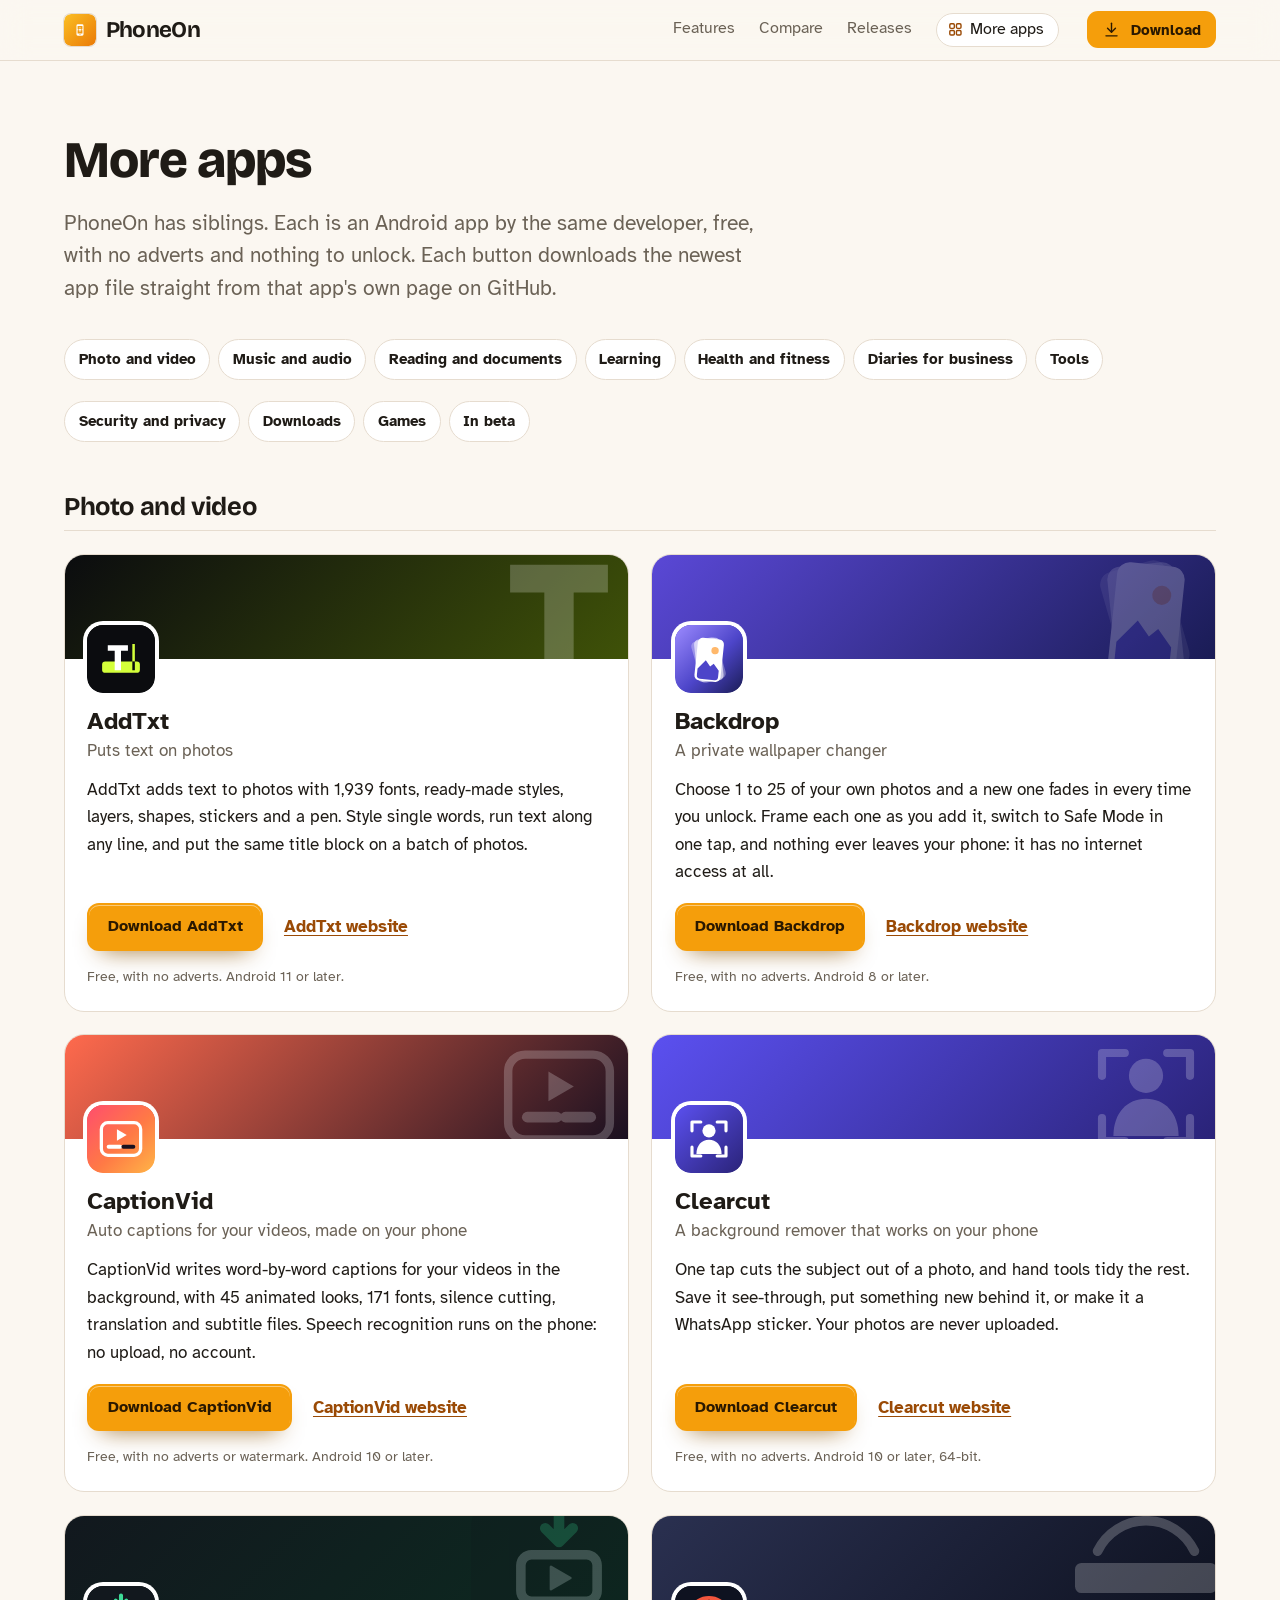
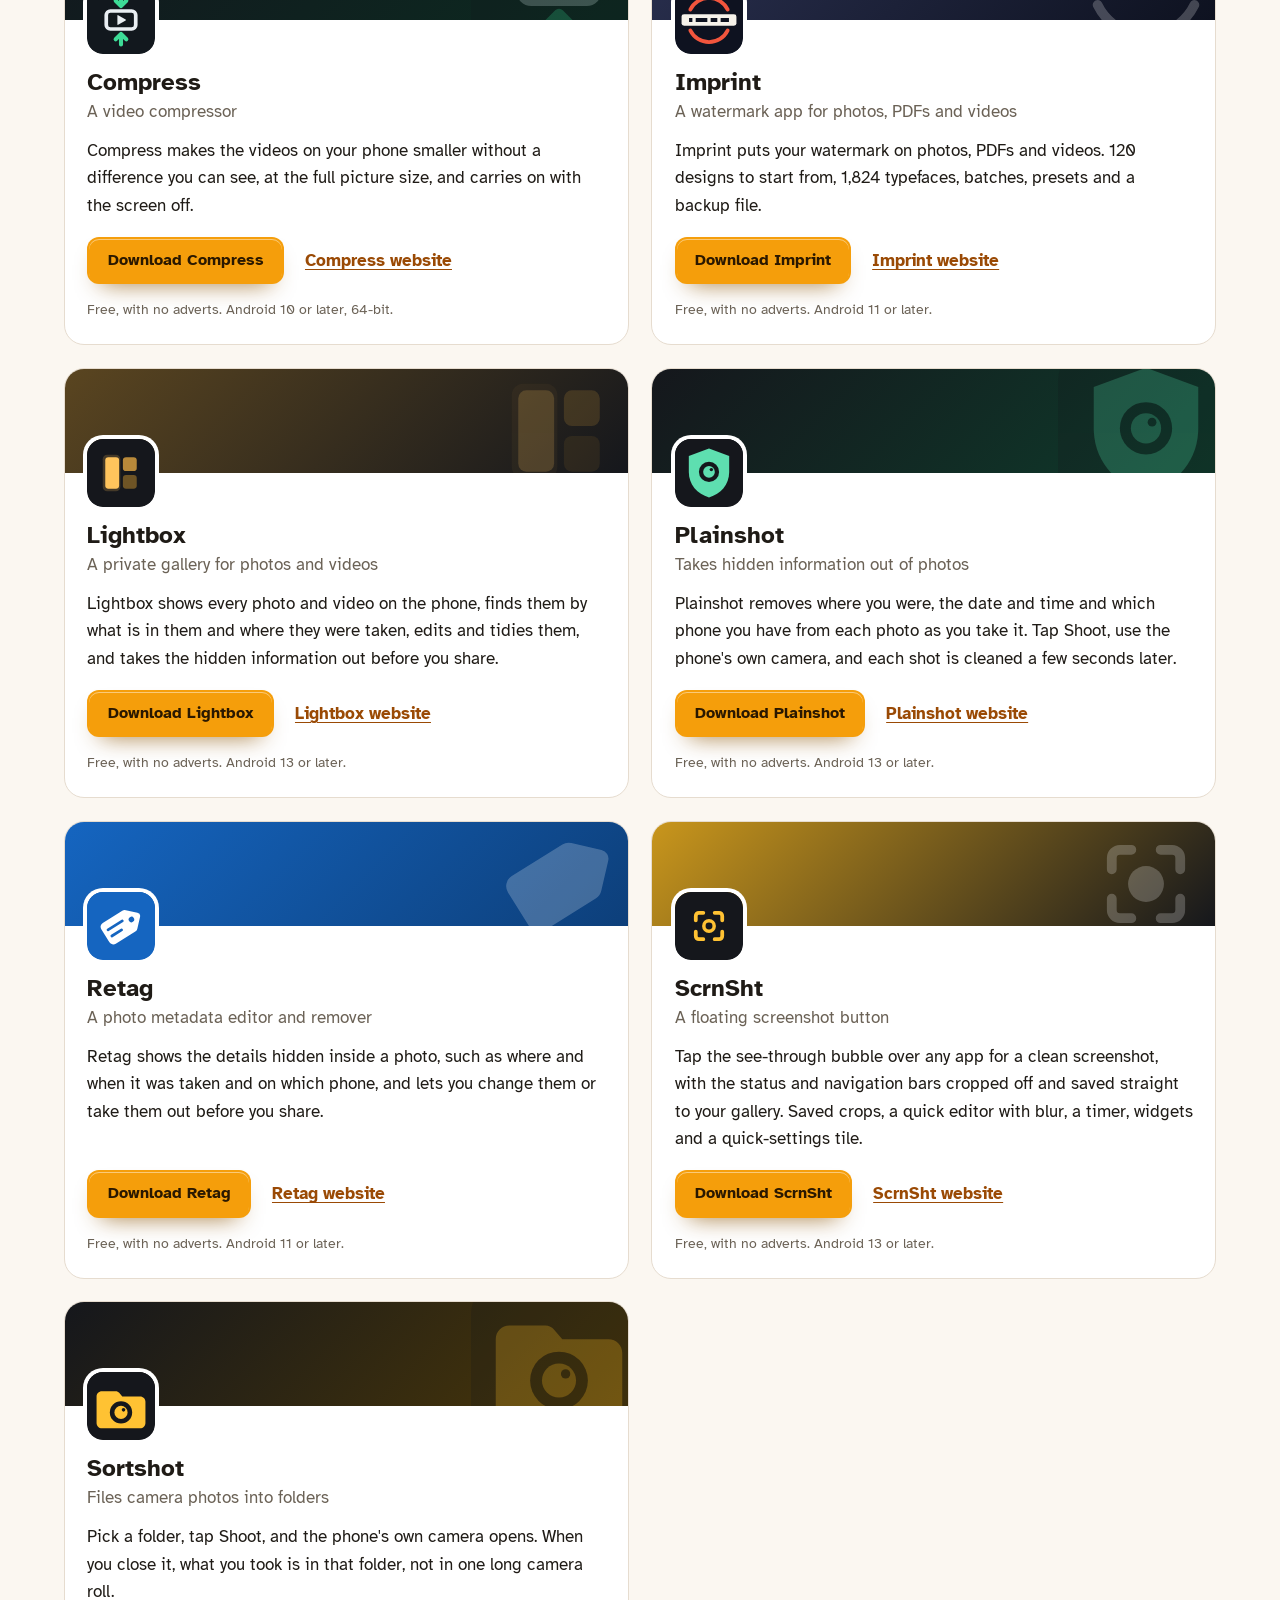
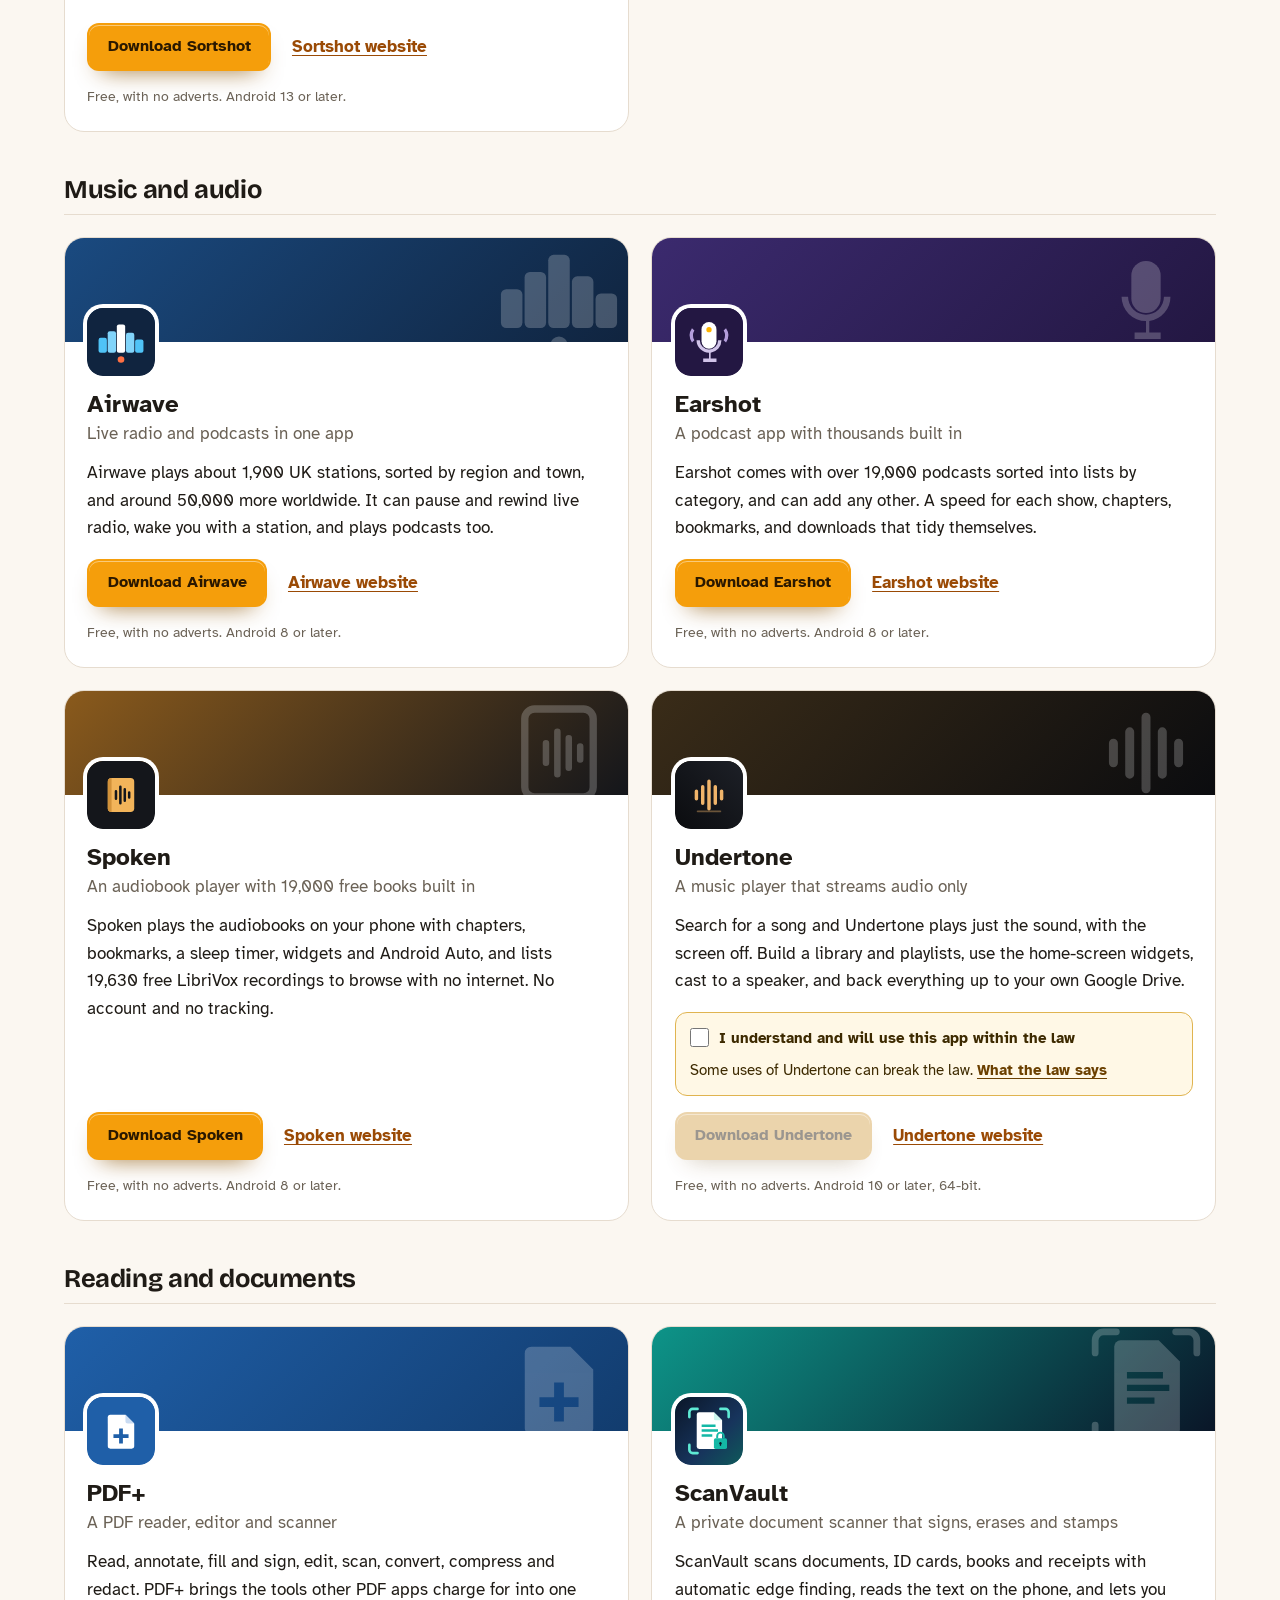
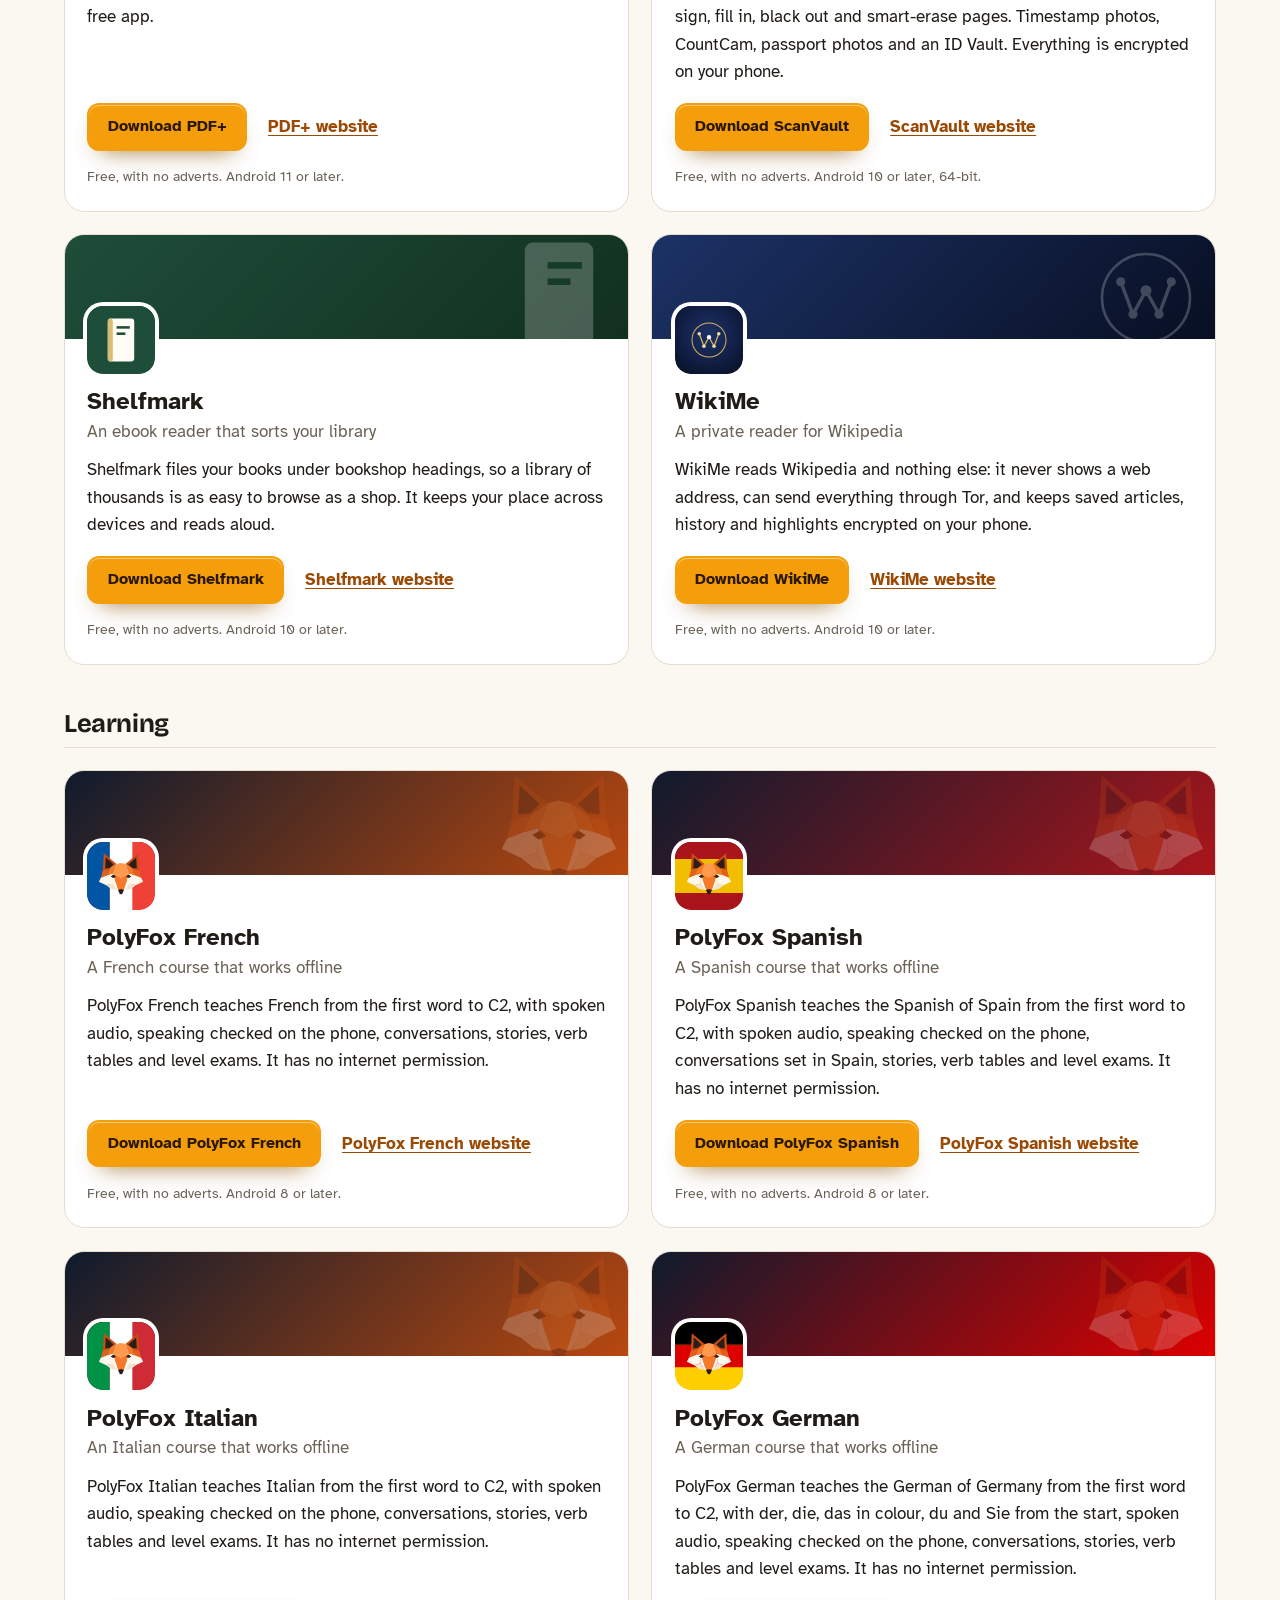
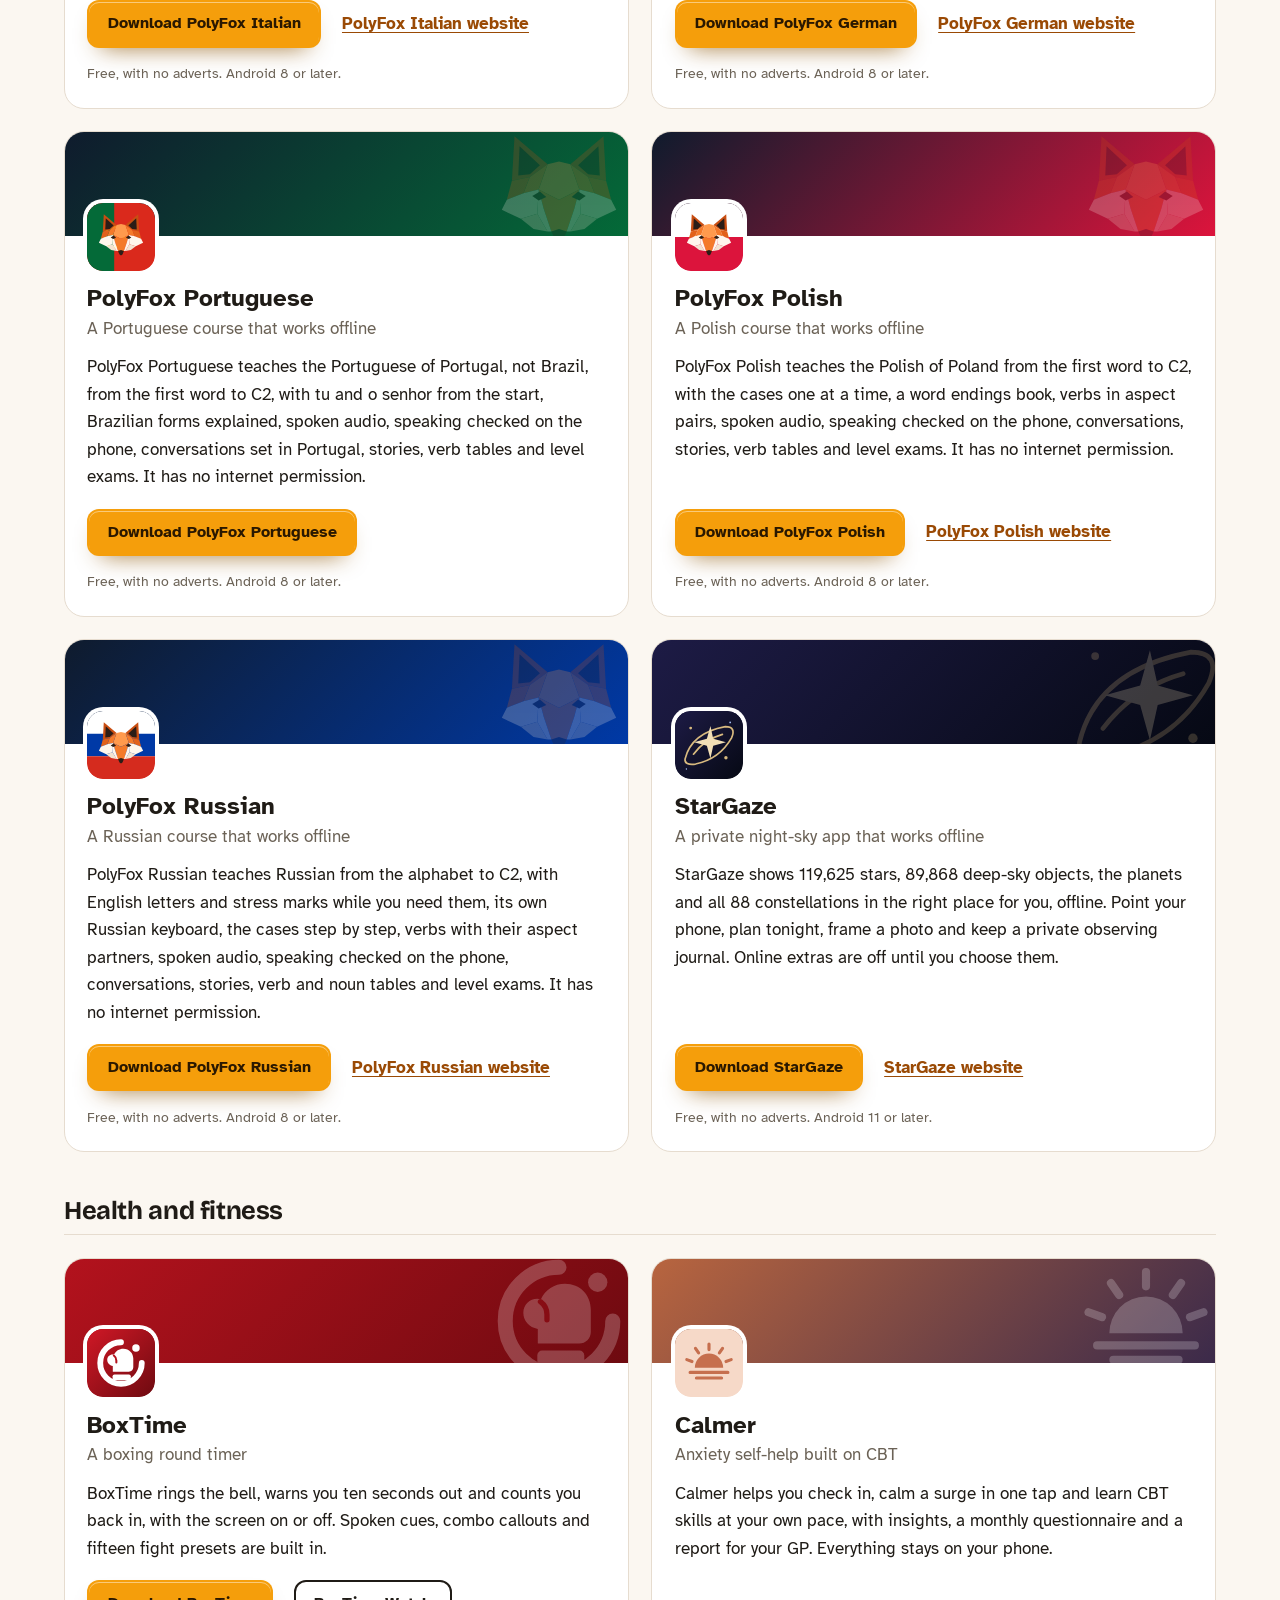
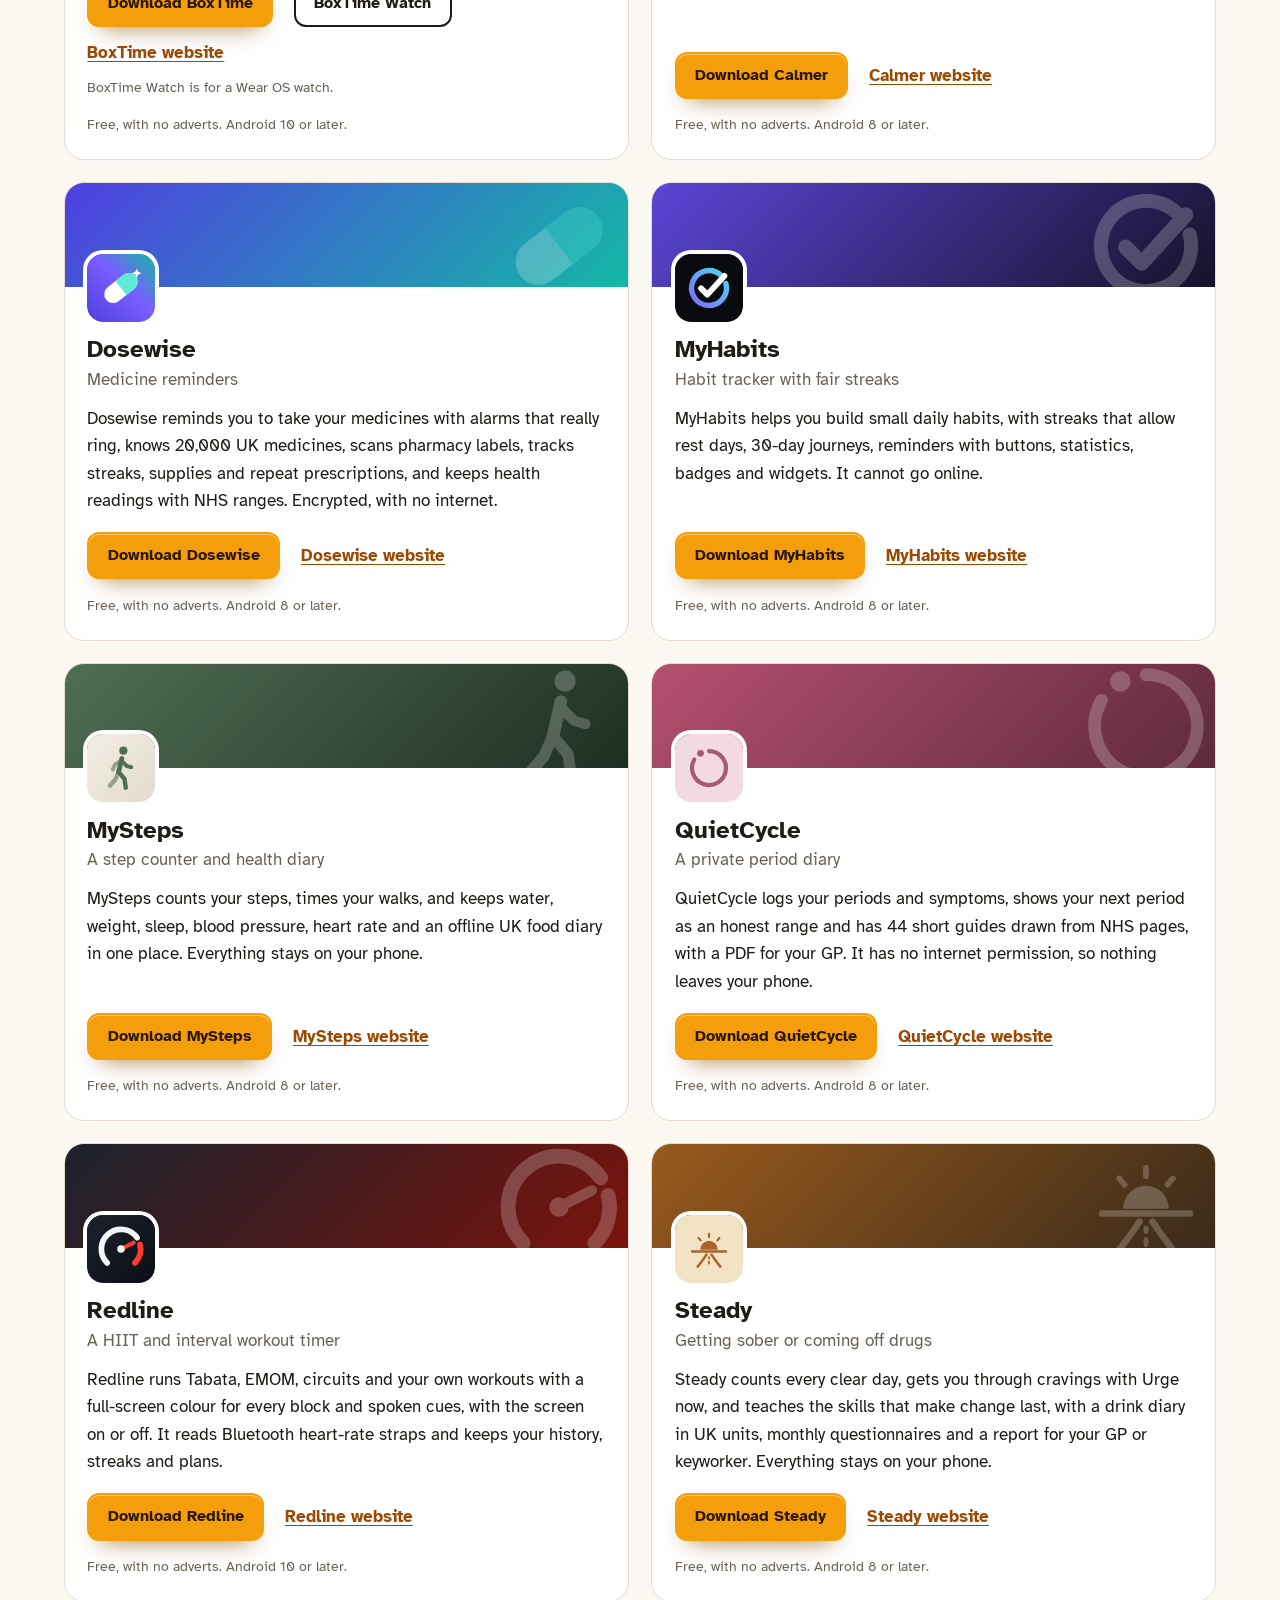
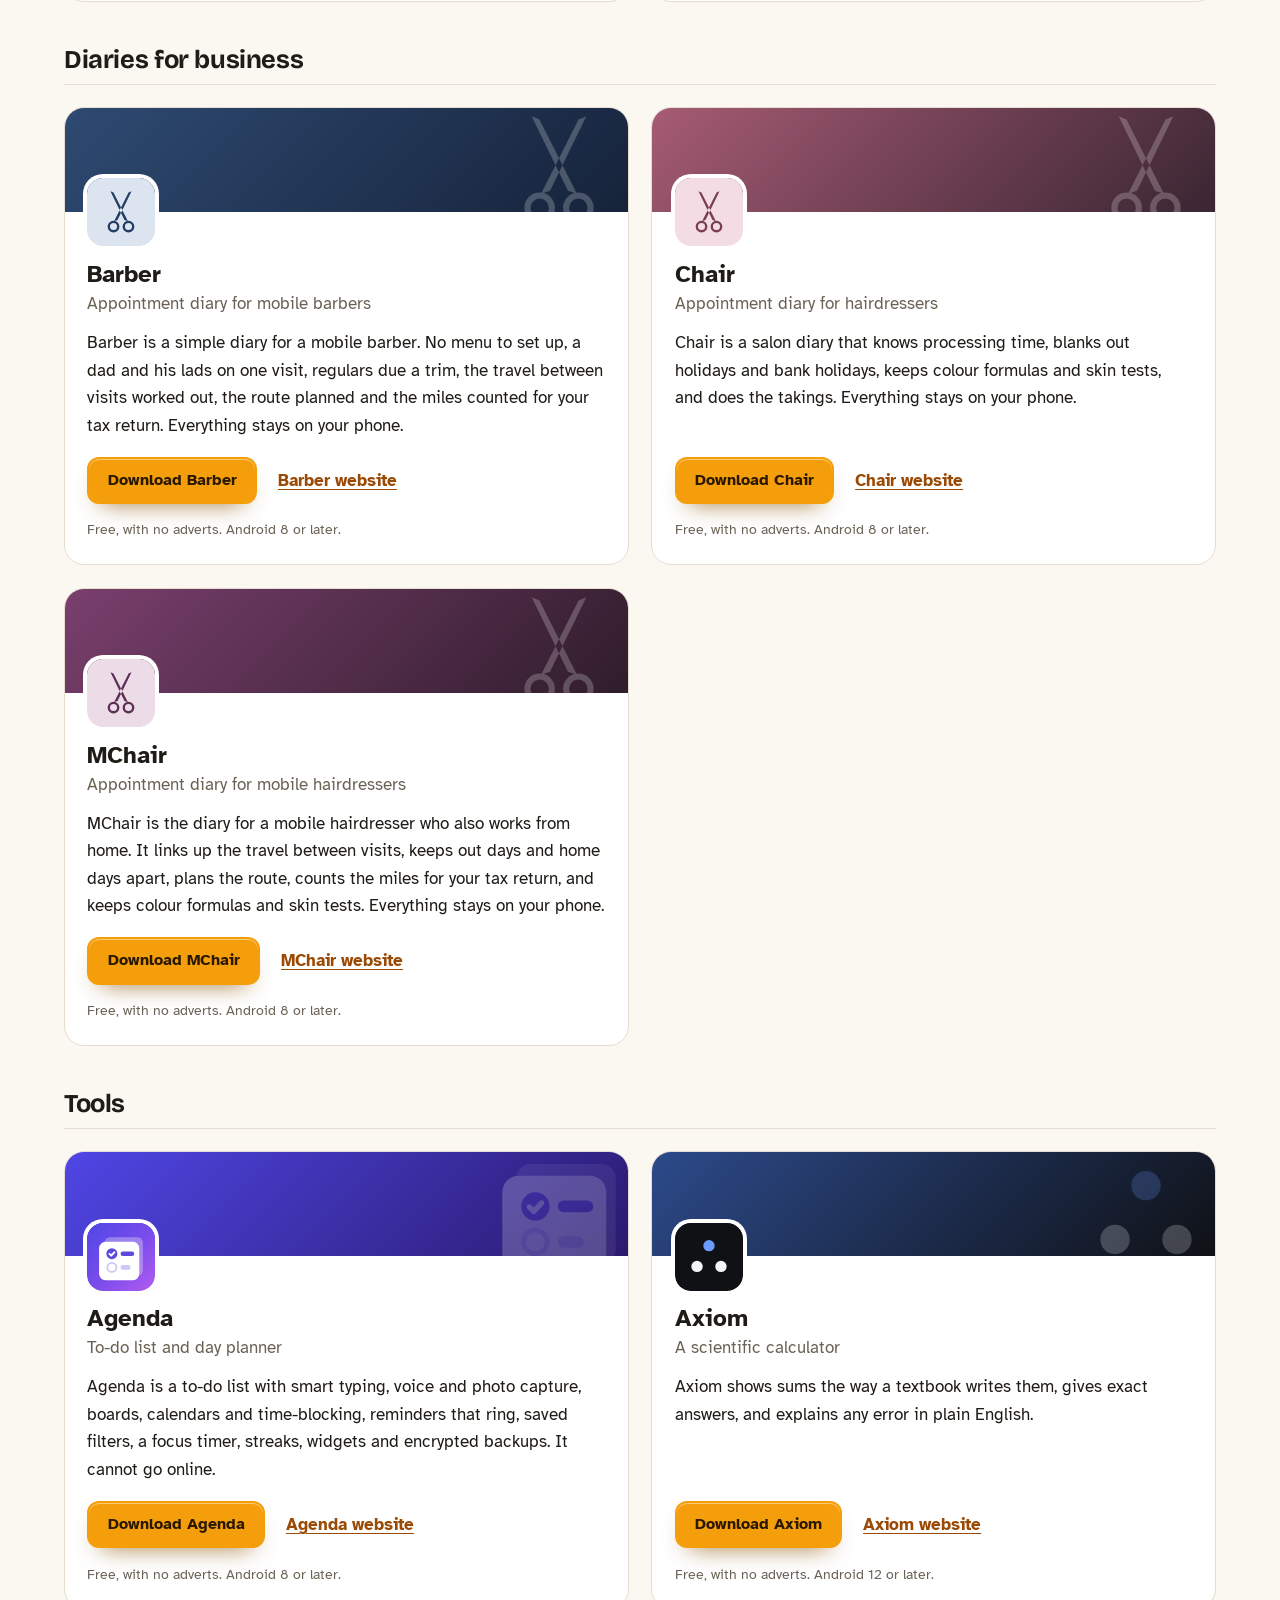
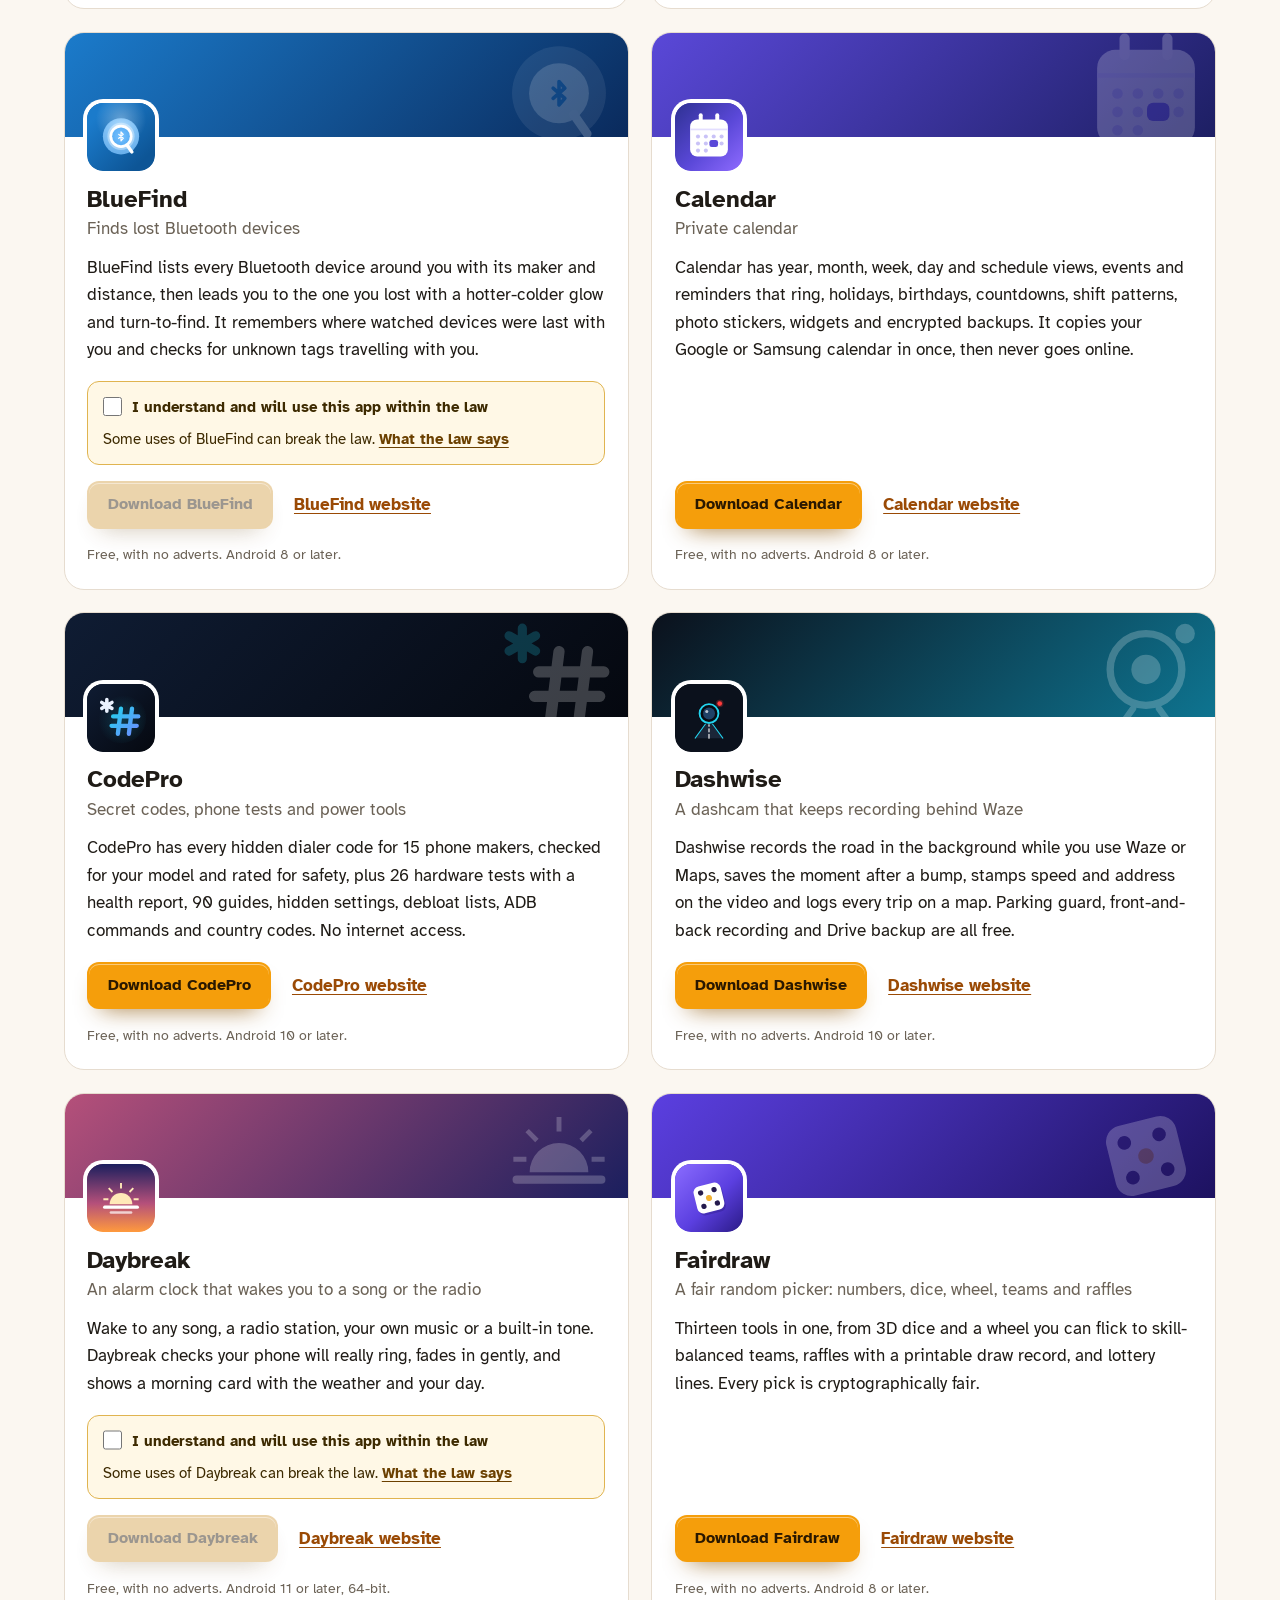
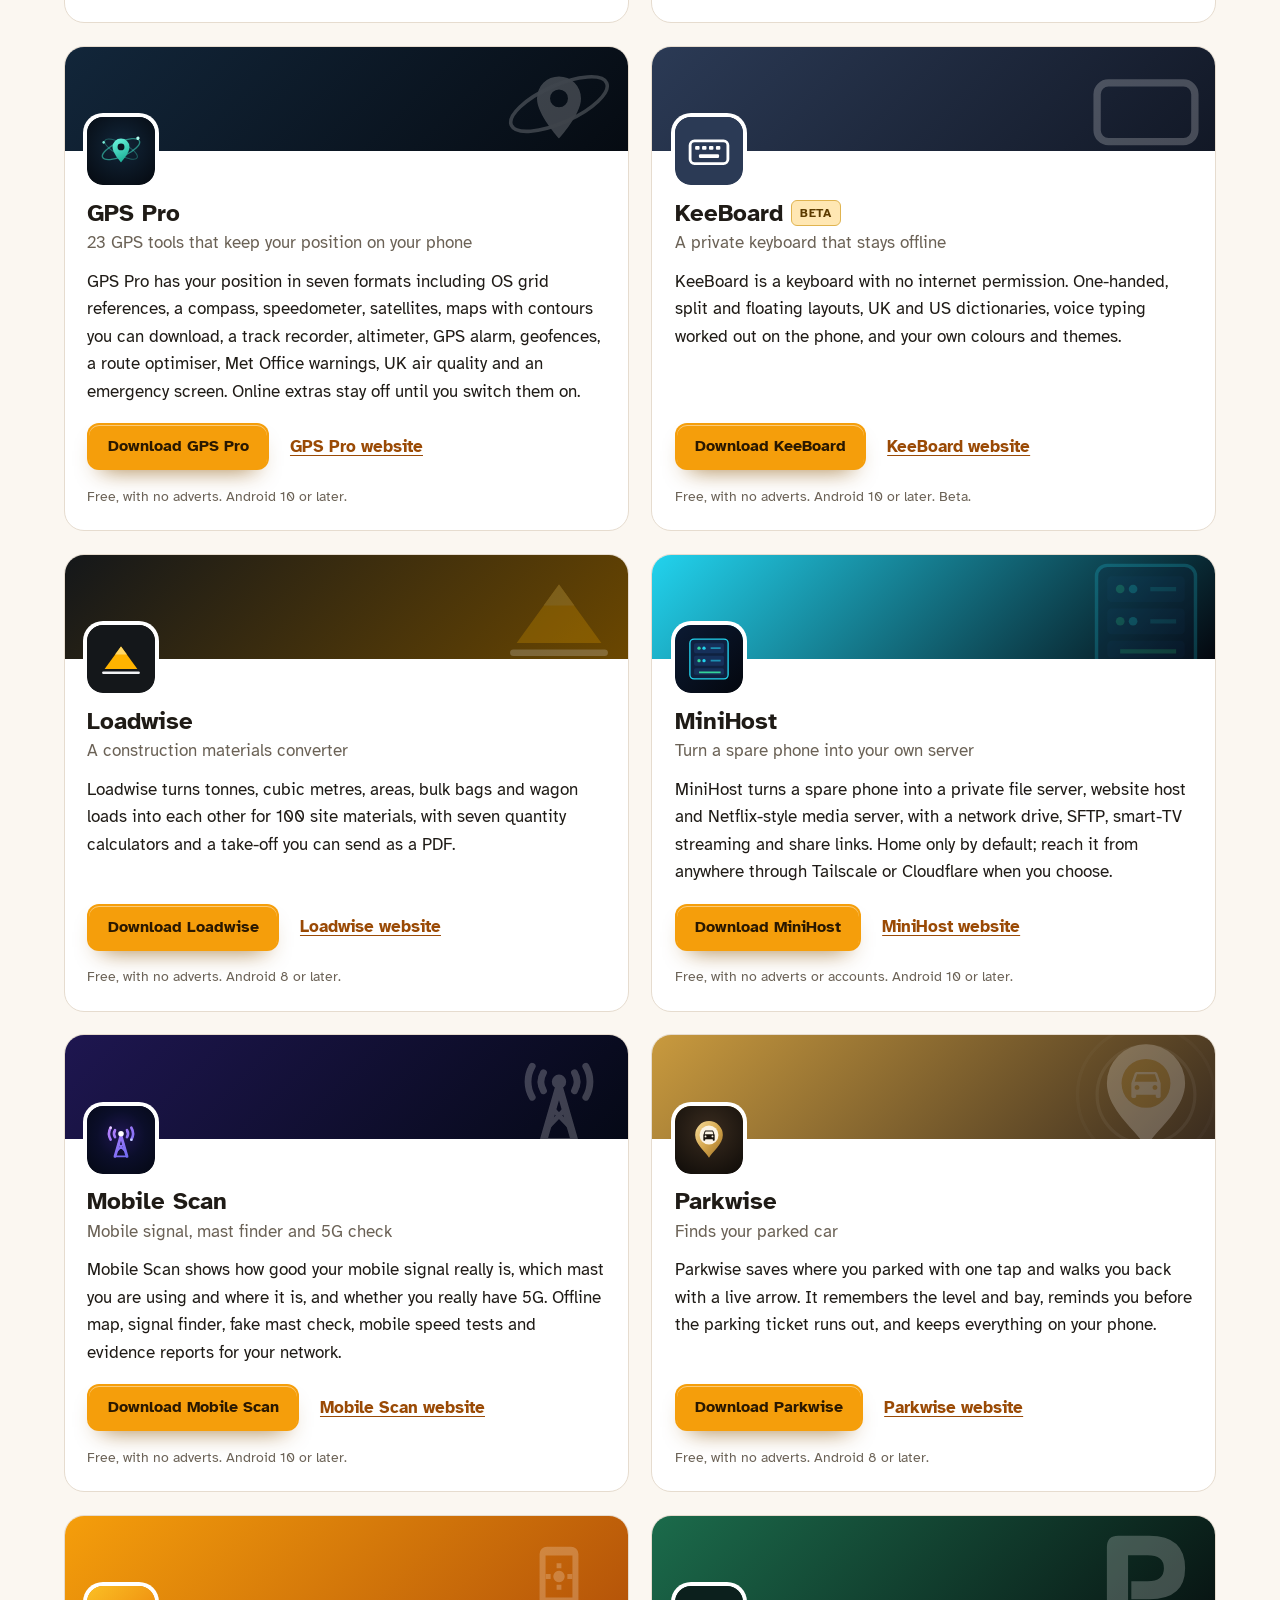
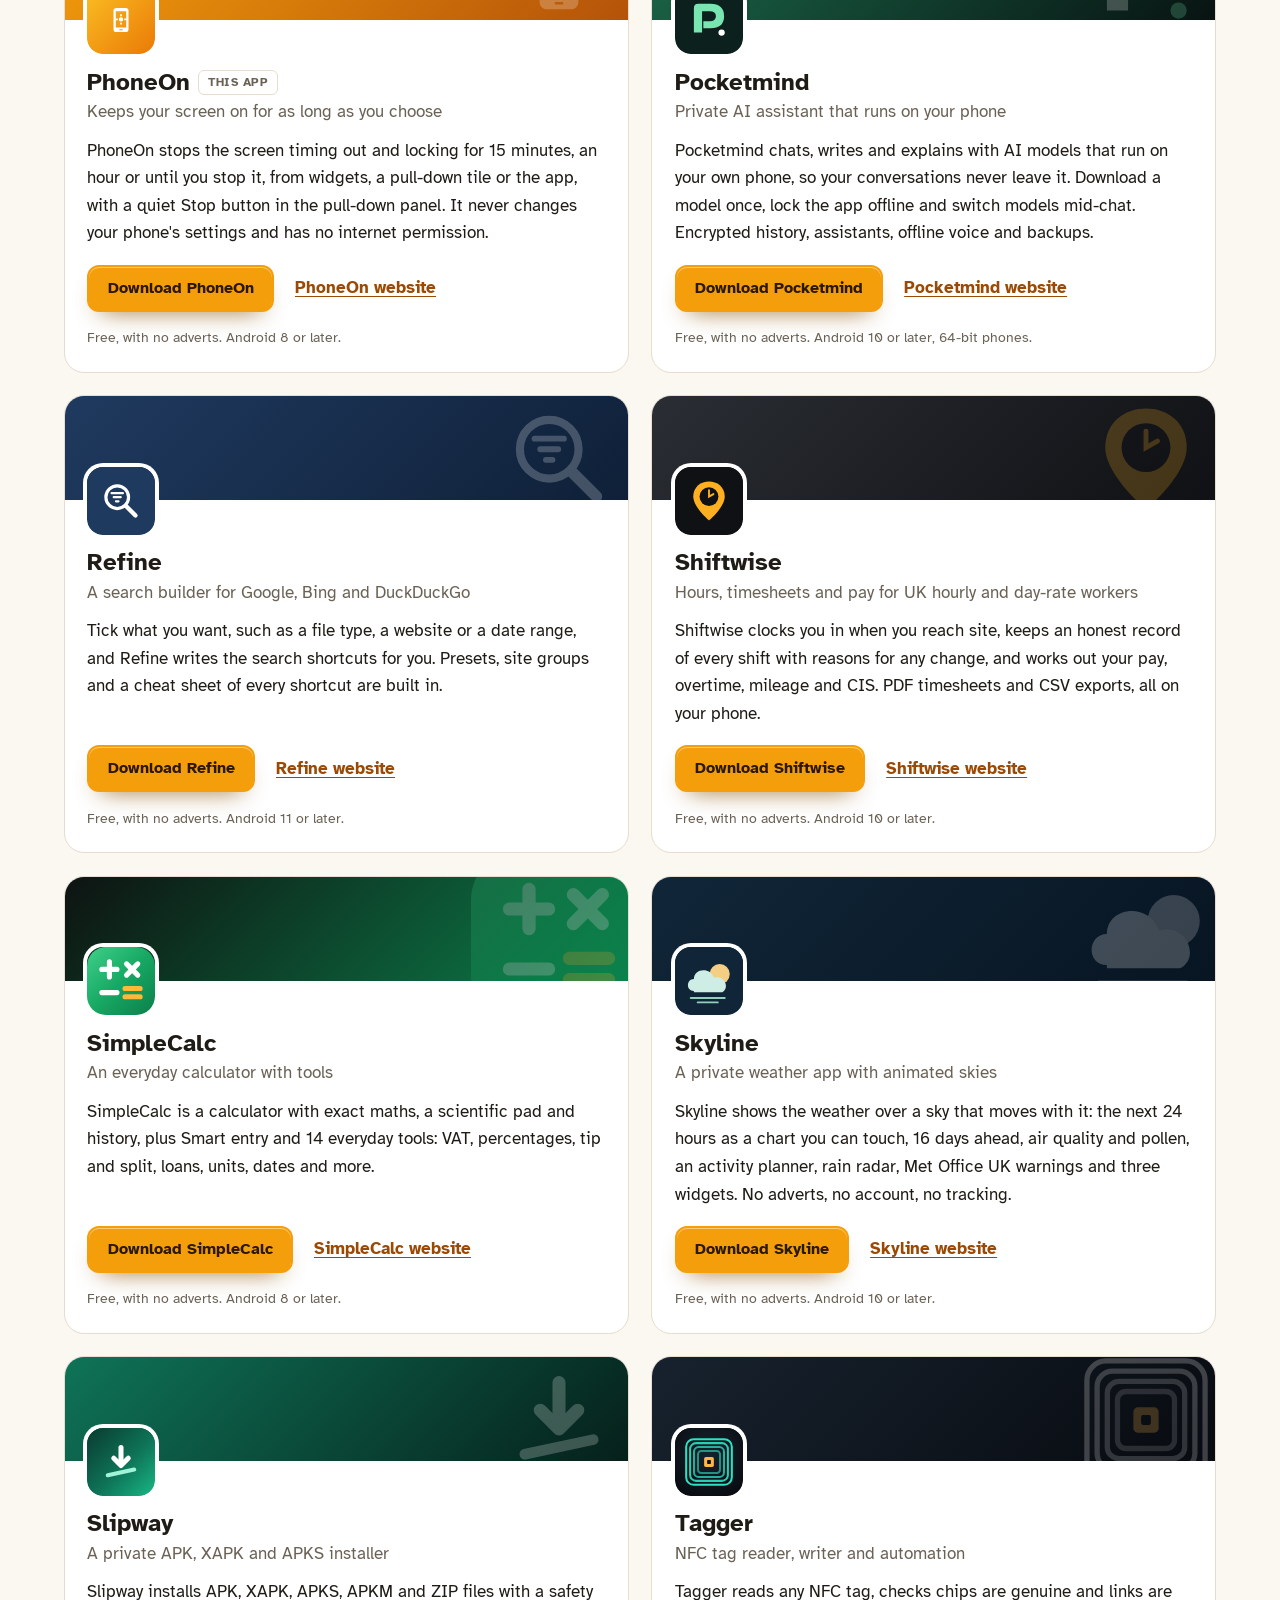
==== commit b99f0f89: "More apps: add Slipway" ====
--- a/more-apps.html
+++ b/more-apps.html
@@ -101,7 +101,7 @@
 <li class="mapp" style="--b:#2a2d33;--b2:#0f1114"><div class="mapp-cover" aria-hidden="true"><svg viewBox="0 0 108 108"><path d="M54 85C54 85 29 64 29 47C29 15 79 15 79 47C79 64 54 85 54 85Z" fill="#FFB020"/><circle cx="54" cy="47" r="15" fill="#0F1114"/><path d="M54 37V47L61 43" stroke="#FFB020" stroke-width="3" stroke-linecap="round" fill="none"/></svg></div><div class="mapp-body"><svg class="mapp-icon" viewBox="0 0 108 108" aria-hidden="true"><rect width="108" height="108" rx="24" fill="#0F1114"/><path d="M54 85C54 85 29 64 29 47C29 15 79 15 79 47C79 64 54 85 54 85Z" fill="#FFB020"/><circle cx="54" cy="47" r="15" fill="#0F1114"/><path d="M54 37V47L61 43" stroke="#FFB020" stroke-width="3" stroke-linecap="round" fill="none"/></svg><h3>Shiftwise</h3><p class="mapp-kind">Hours, timesheets and pay for UK hourly and day-rate workers</p><p class="mapp-say">Shiftwise clocks you in when you reach site, keeps an honest record of every shift with reasons for any change, and works out your pay, overtime, mileage and CIS. PDF timesheets and CSV exports, all on your phone.</p><p class="mapp-go"><a class="button" href="https://github.com/CustomGPTer/shiftwise/releases/latest/download/Shiftwise.apk">Download Shiftwise</a><a class="mapp-site" href="https://customgpter.github.io/shiftwise/">Shiftwise website</a></p><p class="mapp-needs">Free, with no adverts. Android 10 or later.</p></div></li>
 <li class="mapp" style="--b:#0e1311;--b2:#0b7f4a"><div class="mapp-cover" aria-hidden="true"><svg viewBox="0 0 108 108"><rect width="108" height="108" rx="30" fill="url(#scgc)"/><defs><linearGradient id="scgc" x1="0" y1="0" x2="1" y2="1"><stop offset="0" stop-color="#3fd18a"/><stop offset=".5" stop-color="#17a864"/><stop offset="1" stop-color="#0b7f4a"/></linearGradient></defs><g stroke-width="8.1" stroke-linecap="round" fill="none"><path stroke="#fff" d="M23.6 35.6h24M35.6 23.6v24M62.8 26.8l17.8 17.8M62.8 44.6l17.8-17.8M23.6 72.4h24"/><path stroke="#ffb938" d="M60.4 65.9h24M60.4 78.9h24"/></g></svg></div><div class="mapp-body"><svg class="mapp-icon" viewBox="0 0 108 108" aria-hidden="true"><rect width="108" height="108" rx="30" fill="url(#i-simplecalc-scgi)"/><defs><linearGradient id="i-simplecalc-scgi" x1="0" y1="0" x2="1" y2="1"><stop offset="0" stop-color="#3fd18a"/><stop offset=".5" stop-color="#17a864"/><stop offset="1" stop-color="#0b7f4a"/></linearGradient></defs><g stroke-width="8.1" stroke-linecap="round" fill="none"><path stroke="#fff" d="M23.6 35.6h24M35.6 23.6v24M62.8 26.8l17.8 17.8M62.8 44.6l17.8-17.8M23.6 72.4h24"/><path stroke="#ffb938" d="M60.4 65.9h24M60.4 78.9h24"/></g></svg><h3>SimpleCalc</h3><p class="mapp-kind">An everyday calculator with tools</p><p class="mapp-say">SimpleCalc is a calculator with exact maths, a scientific pad and history, plus Smart entry and 14 everyday tools: VAT, percentages, tip and split, loans, units, dates and more.</p><p class="mapp-go"><a class="button" href="https://github.com/CustomGPTer/simplecalc/releases/latest/download/SimpleCalc.apk">Download SimpleCalc</a><a class="mapp-site" href="https://customgpter.github.io/simplecalc/">SimpleCalc website</a></p><p class="mapp-needs">Free, with no adverts. Android 8 or later.</p></div></li>
 <li class="mapp" style="--b:#102638;--b2:#081522"><div class="mapp-cover" aria-hidden="true"><svg viewBox="0 0 108 108"><circle cx="71" cy="43" r="16" fill="#fff" fill-opacity=".85"/><path fill="#fff" d="M30,70C17,70 18,51 30,51C30,34 56,31 62,49C78,44 88,65 75,72L30,72Z"/><path d="M25,81L79,81M36,88L68,88" fill="none" stroke="#fff" stroke-width="3" stroke-linecap="round"/></svg></div><div class="mapp-body"><svg class="mapp-icon" viewBox="0 0 108 108" aria-hidden="true"><rect width="108" height="108" rx="24" fill="#102638"/><circle cx="71" cy="43" r="16" fill="#F4CE83"/><path fill="#CEEDE4" d="M30,70C17,70 18,51 30,51C30,34 56,31 62,49C78,44 88,65 75,72L30,72Z"/><path d="M25,81L79,81M36,88L68,88" fill="none" stroke="#92CDBE" stroke-width="3" stroke-linecap="round"/></svg><h3>Skyline</h3><p class="mapp-kind">A private weather app with animated skies</p><p class="mapp-say">Skyline shows the weather over a sky that moves with it: the next 24 hours as a chart you can touch, 16 days ahead, air quality and pollen, an activity planner, rain radar, Met Office UK warnings and three widgets. No adverts, no account, no tracking.</p><p class="mapp-go"><a class="button" href="https://github.com/CustomGPTer/skyline/releases/latest/download/Skyline.apk">Download Skyline</a><a class="mapp-site" href="https://customgpter.github.io/skyline/">Skyline website</a></p><p class="mapp-needs">Free, with no adverts. Android 10 or later.</p></div></li>
-<li class="mapp is-gated" style="--b:#17222e;--b2:#080b10"><div class="mapp-cover" aria-hidden="true"><svg viewBox="0 0 108 108"><g transform="translate(54 54) scale(1.25) translate(-54 -54)"><rect x="25" y="25" width="58" height="58" rx="9.5" fill="none" stroke="#fff" stroke-opacity="1" stroke-width="2.6"/><rect x="30" y="30" width="48" height="48" rx="7.6" fill="none" stroke="#fff" stroke-opacity=".9" stroke-width="2.6"/><rect x="35" y="35" width="38" height="38" rx="5.8" fill="none" stroke="#fff" stroke-opacity=".75" stroke-width="2.6"/><rect x="40" y="40" width="28" height="28" rx="4.2" fill="none" stroke="#fff" stroke-opacity=".6" stroke-width="2.6"/><rect x="47.8" y="47.8" width="12.4" height="12.4" rx="2.2" fill="#FFB547"/><rect x="51.6" y="51.6" width="4.8" height="4.8" rx="0.9" fill="#0B0F14"/></g></svg></div><div class="mapp-body"><svg class="mapp-icon" viewBox="0 0 108 108" aria-hidden="true"><defs><radialGradient id="i-tagger-tgg" cx="54" cy="40" r="80" gradientUnits="userSpaceOnUse"><stop offset="0" stop-color="#17222E"/><stop offset="1" stop-color="#080B10"/></radialGradient></defs><rect width="108" height="108" rx="24" fill="url(#i-tagger-tgg)"/><g transform="translate(54 54) scale(1.25) translate(-54 -54)"><rect x="25" y="25" width="58" height="58" rx="9.5" fill="none" stroke="#2DE1C2" stroke-opacity="1" stroke-width="2.6"/><rect x="30" y="30" width="48" height="48" rx="7.6" fill="none" stroke="#2DE1C2" stroke-opacity=".9" stroke-width="2.6"/><rect x="35" y="35" width="38" height="38" rx="5.8" fill="none" stroke="#2DE1C2" stroke-opacity=".75" stroke-width="2.6"/><rect x="40" y="40" width="28" height="28" rx="4.2" fill="none" stroke="#2DE1C2" stroke-opacity=".6" stroke-width="2.6"/><rect x="47.8" y="47.8" width="12.4" height="12.4" rx="2.2" fill="#FFB547"/><rect x="51.6" y="51.6" width="4.8" height="4.8" rx="0.9" fill="#0B0F14"/></g></svg><h3>Tagger</h3><p class="mapp-kind">NFC tag reader, writer and automation</p><p class="mapp-say">Tagger reads any NFC tag, checks chips are genuine and links are safe, writes 16 kinds of record, protects tags with passwords or encryption, and makes tags that run tasks on your phone. Every pro tool free, everything encrypted.</p><div class="mapp-law" data-gate><label><input type="checkbox"> I understand and will use this app within the law</label><p>Some uses of Tagger can break the law. <a href="https://customgpter.github.io/tagger/terms.html#law">What the law says</a></p><noscript><p>Turn on JavaScript to download, or use the <a href="https://customgpter.github.io/tagger/">Tagger website</a>.</p></noscript></div><p class="mapp-go"><a class="button" data-href="https://github.com/CustomGPTer/tagger/releases/latest/download/Tagger.apk" aria-disabled="true" role="link" tabindex="-1">Download Tagger</a><a class="mapp-site" href="https://customgpter.github.io/tagger/">Tagger website</a></p><p class="mapp-needs">Free, with no adverts. Android 10 or later, with NFC.</p></div></li>
+<li class="mapp is-gated" style="--b:#0e7357;--b2:#06201a"><div class="mapp-cover" aria-hidden="true"><svg viewBox="0 0 108 108"><path d="M33 75L75 66" stroke="#fff" stroke-width="6.5" stroke-linecap="round" fill="none"/><path d="M54 31L54 58" stroke="#fff" stroke-width="8" stroke-linecap="round" fill="none"/><path d="M42.5 48L54 59.5L65.5 48" stroke="#fff" stroke-width="8" stroke-linecap="round" stroke-linejoin="round" fill="none"/></svg></div><div class="mapp-body"><svg class="mapp-icon" viewBox="0 0 108 108" aria-hidden="true"><defs><linearGradient id="i-slipway-swbg" x1="0" y1="0" x2="1" y2="1"><stop offset="0" stop-color="#0a3a30"/><stop offset=".55" stop-color="#0e7357"/><stop offset="1" stop-color="#19b784"/></linearGradient></defs><rect width="108" height="108" rx="24" fill="url(#i-slipway-swbg)"/><path d="M33 75L75 66" stroke="#9ff3d6" stroke-width="6.5" stroke-linecap="round" fill="none"/><path d="M54 31L54 58" stroke="#fff" stroke-width="8" stroke-linecap="round" fill="none"/><path d="M42.5 48L54 59.5L65.5 48" stroke="#fff" stroke-width="8" stroke-linecap="round" stroke-linejoin="round" fill="none"/></svg><h3>Slipway</h3><p class="mapp-kind">A private APK, XAPK and APKS installer</p><p class="mapp-say">Slipway installs APK, XAPK, APKS, APKM and ZIP files with a safety report first: a red, amber or green verdict, permissions in plain English, signature and tracker checks. Revision-aware library, install queue and history. It has no internet access.</p><div class="mapp-law" data-gate><label><input type="checkbox"> I understand and will use this app within the law</label><p>Installing copies of apps you have no right to use can break copyright law. <a href="https://customgpter.github.io/slipway/terms.html#law">What the law says</a></p><noscript><p>Turn on JavaScript to download, or use the <a href="https://customgpter.github.io/slipway/">Slipway website</a>.</p></noscript></div><p class="mapp-go"><a class="button" data-href="https://github.com/CustomGPTer/slipway/releases/latest/download/Slipway.apk" aria-disabled="true" role="link" tabindex="-1">Download Slipway</a><a class="mapp-site" href="https://customgpter.github.io/slipway/">Slipway website</a></p><p class="mapp-needs">Free, with no adverts. Android 10 or later.</p></div></li><li class="mapp is-gated" style="--b:#17222e;--b2:#080b10"><div class="mapp-cover" aria-hidden="true"><svg viewBox="0 0 108 108"><g transform="translate(54 54) scale(1.25) translate(-54 -54)"><rect x="25" y="25" width="58" height="58" rx="9.5" fill="none" stroke="#fff" stroke-opacity="1" stroke-width="2.6"/><rect x="30" y="30" width="48" height="48" rx="7.6" fill="none" stroke="#fff" stroke-opacity=".9" stroke-width="2.6"/><rect x="35" y="35" width="38" height="38" rx="5.8" fill="none" stroke="#fff" stroke-opacity=".75" stroke-width="2.6"/><rect x="40" y="40" width="28" height="28" rx="4.2" fill="none" stroke="#fff" stroke-opacity=".6" stroke-width="2.6"/><rect x="47.8" y="47.8" width="12.4" height="12.4" rx="2.2" fill="#FFB547"/><rect x="51.6" y="51.6" width="4.8" height="4.8" rx="0.9" fill="#0B0F14"/></g></svg></div><div class="mapp-body"><svg class="mapp-icon" viewBox="0 0 108 108" aria-hidden="true"><defs><radialGradient id="i-tagger-tgg" cx="54" cy="40" r="80" gradientUnits="userSpaceOnUse"><stop offset="0" stop-color="#17222E"/><stop offset="1" stop-color="#080B10"/></radialGradient></defs><rect width="108" height="108" rx="24" fill="url(#i-tagger-tgg)"/><g transform="translate(54 54) scale(1.25) translate(-54 -54)"><rect x="25" y="25" width="58" height="58" rx="9.5" fill="none" stroke="#2DE1C2" stroke-opacity="1" stroke-width="2.6"/><rect x="30" y="30" width="48" height="48" rx="7.6" fill="none" stroke="#2DE1C2" stroke-opacity=".9" stroke-width="2.6"/><rect x="35" y="35" width="38" height="38" rx="5.8" fill="none" stroke="#2DE1C2" stroke-opacity=".75" stroke-width="2.6"/><rect x="40" y="40" width="28" height="28" rx="4.2" fill="none" stroke="#2DE1C2" stroke-opacity=".6" stroke-width="2.6"/><rect x="47.8" y="47.8" width="12.4" height="12.4" rx="2.2" fill="#FFB547"/><rect x="51.6" y="51.6" width="4.8" height="4.8" rx="0.9" fill="#0B0F14"/></g></svg><h3>Tagger</h3><p class="mapp-kind">NFC tag reader, writer and automation</p><p class="mapp-say">Tagger reads any NFC tag, checks chips are genuine and links are safe, writes 16 kinds of record, protects tags with passwords or encryption, and makes tags that run tasks on your phone. Every pro tool free, everything encrypted.</p><div class="mapp-law" data-gate><label><input type="checkbox"> I understand and will use this app within the law</label><p>Some uses of Tagger can break the law. <a href="https://customgpter.github.io/tagger/terms.html#law">What the law says</a></p><noscript><p>Turn on JavaScript to download, or use the <a href="https://customgpter.github.io/tagger/">Tagger website</a>.</p></noscript></div><p class="mapp-go"><a class="button" data-href="https://github.com/CustomGPTer/tagger/releases/latest/download/Tagger.apk" aria-disabled="true" role="link" tabindex="-1">Download Tagger</a><a class="mapp-site" href="https://customgpter.github.io/tagger/">Tagger website</a></p><p class="mapp-needs">Free, with no adverts. Android 10 or later, with NFC.</p></div></li>
 <li class="mapp" style="--b:#0b0f14;--b2:#0d3340"><div class="mapp-cover" aria-hidden="true"><svg viewBox="0 0 64 64"><rect width="64" height="64" rx="14" fill="#0b0f14"/><circle cx="32" cy="32" r="19" fill="none" stroke="#35d0f2" stroke-width="6" stroke-linecap="round" stroke-dasharray="92 28" transform="rotate(-210 32 32)"/><path d="M32 22l3 7 7 3-7 3-3 7-3-7-7-3 7-3z" fill="#e9eef3"/></svg></div><div class="mapp-body"><svg class="mapp-icon" viewBox="0 0 64 64" aria-hidden="true"><rect width="64" height="64" rx="14" fill="#0b0f14"/><circle cx="32" cy="32" r="19" fill="none" stroke="#35d0f2" stroke-width="6" stroke-linecap="round" stroke-dasharray="92 28" transform="rotate(-210 32 32)"/><path d="M32 22l3 7 7 3-7 3-3 7-3-7-7-3 7-3z" fill="#e9eef3"/></svg><h3>TotalClean</h3><p class="mapp-kind">A phone cleaner with a safety bin</p><p class="mapp-say">TotalClean clears junk, finds the big and duplicate files, and puts anything personal in a 30-day bin first, so a clean-up can be undone.</p><p class="mapp-go"><a class="button" href="https://github.com/CustomGPTer/totalclean/releases/latest/download/TotalClean.apk">Download TotalClean</a><a class="mapp-site" href="https://customgpter.github.io/totalclean/">TotalClean website</a></p><p class="mapp-needs">Free, with no adverts. Android 11 or later.</p></div></li>
 <li class="mapp" style="--b:#6d55d9;--b2:#18162b"><div class="mapp-cover" aria-hidden="true"><svg viewBox="0 0 108 108"><path d="M36 25.5Q54 9 72 25.5M43 34Q54 24.5 65 34" fill="none" stroke="#fff" stroke-width="4" stroke-linecap="round"/><rect x="36" y="42" width="36" height="51" rx="6" fill="#fff"/><path fill="#6d55d9" d="M51 52h6v7h7v6h-7v7h-6v-7h-7v-6h7zM46 80h5v5h-5zM57 80h5v5h-5z"/></svg></div><div class="mapp-body"><svg class="mapp-icon" viewBox="0 0 108 108" aria-hidden="true"><rect width="108" height="108" rx="24" fill="#18162b"/><path d="M36 25.5Q54 9 72 25.5M43 34Q54 24.5 65 34" fill="none" stroke="#bca6ff" stroke-width="4" stroke-linecap="round"/><rect x="36" y="42" width="36" height="51" rx="6" fill="#a78bfa"/><path fill="#221a36" d="M51 52h6v7h7v6h-7v7h-6v-7h-7v-6h7zM46 80h5v5h-5zM57 80h5v5h-5z"/></svg><h3>TVLink</h3><p class="mapp-kind">A private TV remote for your home Wi-Fi</p><p class="mapp-say">TVLink works Samsung, LG, Sony, Philips, Panasonic, Android TV and Google TV sets over your home Wi-Fi, or by infrared on phones with an IR blaster. Eight remote skins, favourites, streaming buttons, activities, widgets and an app lock. Nothing leaves your home network.</p><p class="mapp-go"><a class="button" href="https://github.com/CustomGPTer/tvlink/releases/latest/download/TVLink.apk">Download TVLink</a><a class="mapp-site" href="https://customgpter.github.io/tvlink/">TVLink website</a></p><p class="mapp-needs">Free, with no adverts. Android 10 or later.</p></div></li>
 <li class="mapp is-gated" style="--b:#0f1e3d;--b2:#050914"><div class="mapp-cover" aria-hidden="true"><svg viewBox="0 0 108 108"><path d="M38 49L54 40L46 34L30 43Z" fill="#fff"/><path d="M54 40L70 49L78 43L62 34Z" fill="#fff"/><path d="M38 49L54 40L70 49L54 58Z" fill="none" stroke="#fff" stroke-width="1.5"/><path d="M38 49L54 58L54 78L38 69Z" fill="#fff"/><path d="M54 58L70 49L70 69L54 78Z" fill="#fff"/><path d="M51.5 52L51.5 33L46 33L54 24L62 33L56.5 33L56.5 52Z" fill="#fff"/></svg></div><div class="mapp-body"><svg class="mapp-icon" viewBox="0 0 108 108" aria-hidden="true"><defs><linearGradient id="i-unbox-ubbg" x1="0" y1="0" x2="1" y2="1"><stop offset="0" stop-color="#0f1e3d"/><stop offset="1" stop-color="#050914"/></linearGradient><radialGradient id="i-unbox-ubgl" cx="50%" cy="50%" r="50%"><stop offset="0" stop-color="#21e6c1" stop-opacity=".22"/><stop offset="1" stop-color="#21e6c1" stop-opacity="0"/></radialGradient></defs><rect width="108" height="108" rx="24" fill="url(#i-unbox-ubbg)"/><circle cx="54" cy="54" r="38" fill="url(#i-unbox-ubgl)"/><path d="M38 49L54 40L46 34L30 43Z" fill="#7cf5e1"/><path d="M54 40L70 49L78 43L62 34Z" fill="#b4fff2"/><path d="M38 49L54 40L70 49L54 58Z" fill="#0a1630"/><path d="M38 49L54 58L54 78L38 69Z" fill="#12b5a0"/><path d="M54 58L70 49L70 69L54 78Z" fill="#21e6c1"/><path d="M51.5 52L51.5 33L46 33L54 24L62 33L56.5 33L56.5 52Z" fill="#fff"/></svg><h3>Unbox</h3><p class="mapp-kind">A private APK extractor and backup manager</p><p class="mapp-say">Unbox saves the apps on your phone as files you can keep, share and reinstall. Split apps are saved complete as .apks bundles, every file is checked after saving, and a watch list keeps each new version. It has no internet access.</p><div class="mapp-law" data-gate><label><input type="checkbox"> I understand and will use this app within the law</label><p>Sharing copies of apps you have no right to share can break copyright law. <a href="https://customgpter.github.io/unbox/terms.html#law">What the law says</a></p><noscript><p>Turn on JavaScript to download, or use the <a href="https://customgpter.github.io/unbox/">Unbox website</a>.</p></noscript></div><p class="mapp-go"><a class="button" data-href="https://github.com/CustomGPTer/unbox/releases/latest/download/Unbox.apk" aria-disabled="true" role="link" tabindex="-1">Download Unbox</a><a class="mapp-site" href="https://customgpter.github.io/unbox/">Unbox website</a></p><p class="mapp-needs">Free, with no adverts. Android 10 or later.</p></div></li><li class="mapp is-gated" style="--b:#0f6e66;--b2:#091423"><div class="mapp-cover" aria-hidden="true"><svg viewBox="0 0 108 108"><path fill="#fff" d="M29 15h50a19 19 0 0 1 19 19v35a19 19 0 0 1-19 19H49l-25 15V88a19 19 0 0 1-14-19V34a19 19 0 0 1 19-19Z"/><rect x="29" y="36" width="49" height="6" rx="3" fill="#0f6e66"/><rect x="29" y="52" width="33" height="6" rx="3" fill="#0f6e66"/><path fill="none" stroke="#0f6e66" stroke-width="6" stroke-linecap="round" stroke-linejoin="round" d="m67 70 8 8 15-19"/></svg></div><div class="mapp-body"><svg class="mapp-icon" viewBox="0 0 108 108" aria-hidden="true"><rect width="108" height="108" rx="24" fill="#0A1424"/><path fill="#57E1CD" d="M29 15h50a19 19 0 0 1 19 19v35a19 19 0 0 1-19 19H49l-25 15V88a19 19 0 0 1-14-19V34a19 19 0 0 1 19-19Z"/><rect x="29" y="36" width="49" height="6" rx="3" fill="#0A1424"/><rect x="29" y="52" width="33" height="6" rx="3" fill="#0A1424"/><path fill="none" stroke="#FFF" stroke-width="6" stroke-linecap="round" stroke-linejoin="round" d="m67 70 8 8 15-19"/></svg><h3>WhatsKeep</h3><p class="mapp-kind">Private notification archive</p><p class="mapp-say">WhatsKeep saves the notifications from the apps you choose, including WhatsApp, so messages are still there after they are deleted or cleared. Search, favourites, saved pictures and automatic deletion, all encrypted on your phone, with no internet access.</p><div class="mapp-law" data-gate><label><input type="checkbox"> I understand and will use this app within the law</label><p>Saving other people's messages from a phone that is not yours is covered by the law. <a href="https://customgpter.github.io/whatskeep/terms.html#law">What the law says</a></p><noscript><p>Turn on JavaScript to download, or use the <a href="https://customgpter.github.io/whatskeep/">WhatsKeep website</a>.</p></noscript></div><p class="mapp-go"><a class="button" data-href="https://github.com/CustomGPTer/whatskeep/releases/latest/download/WhatsKeep.apk" aria-disabled="true" role="link" tabindex="-1">Download WhatsKeep</a><a class="mapp-site" href="https://customgpter.github.io/whatskeep/">WhatsKeep website</a></p><p class="mapp-needs">Free, with no adverts. Android 10 or later.</p></div></li>
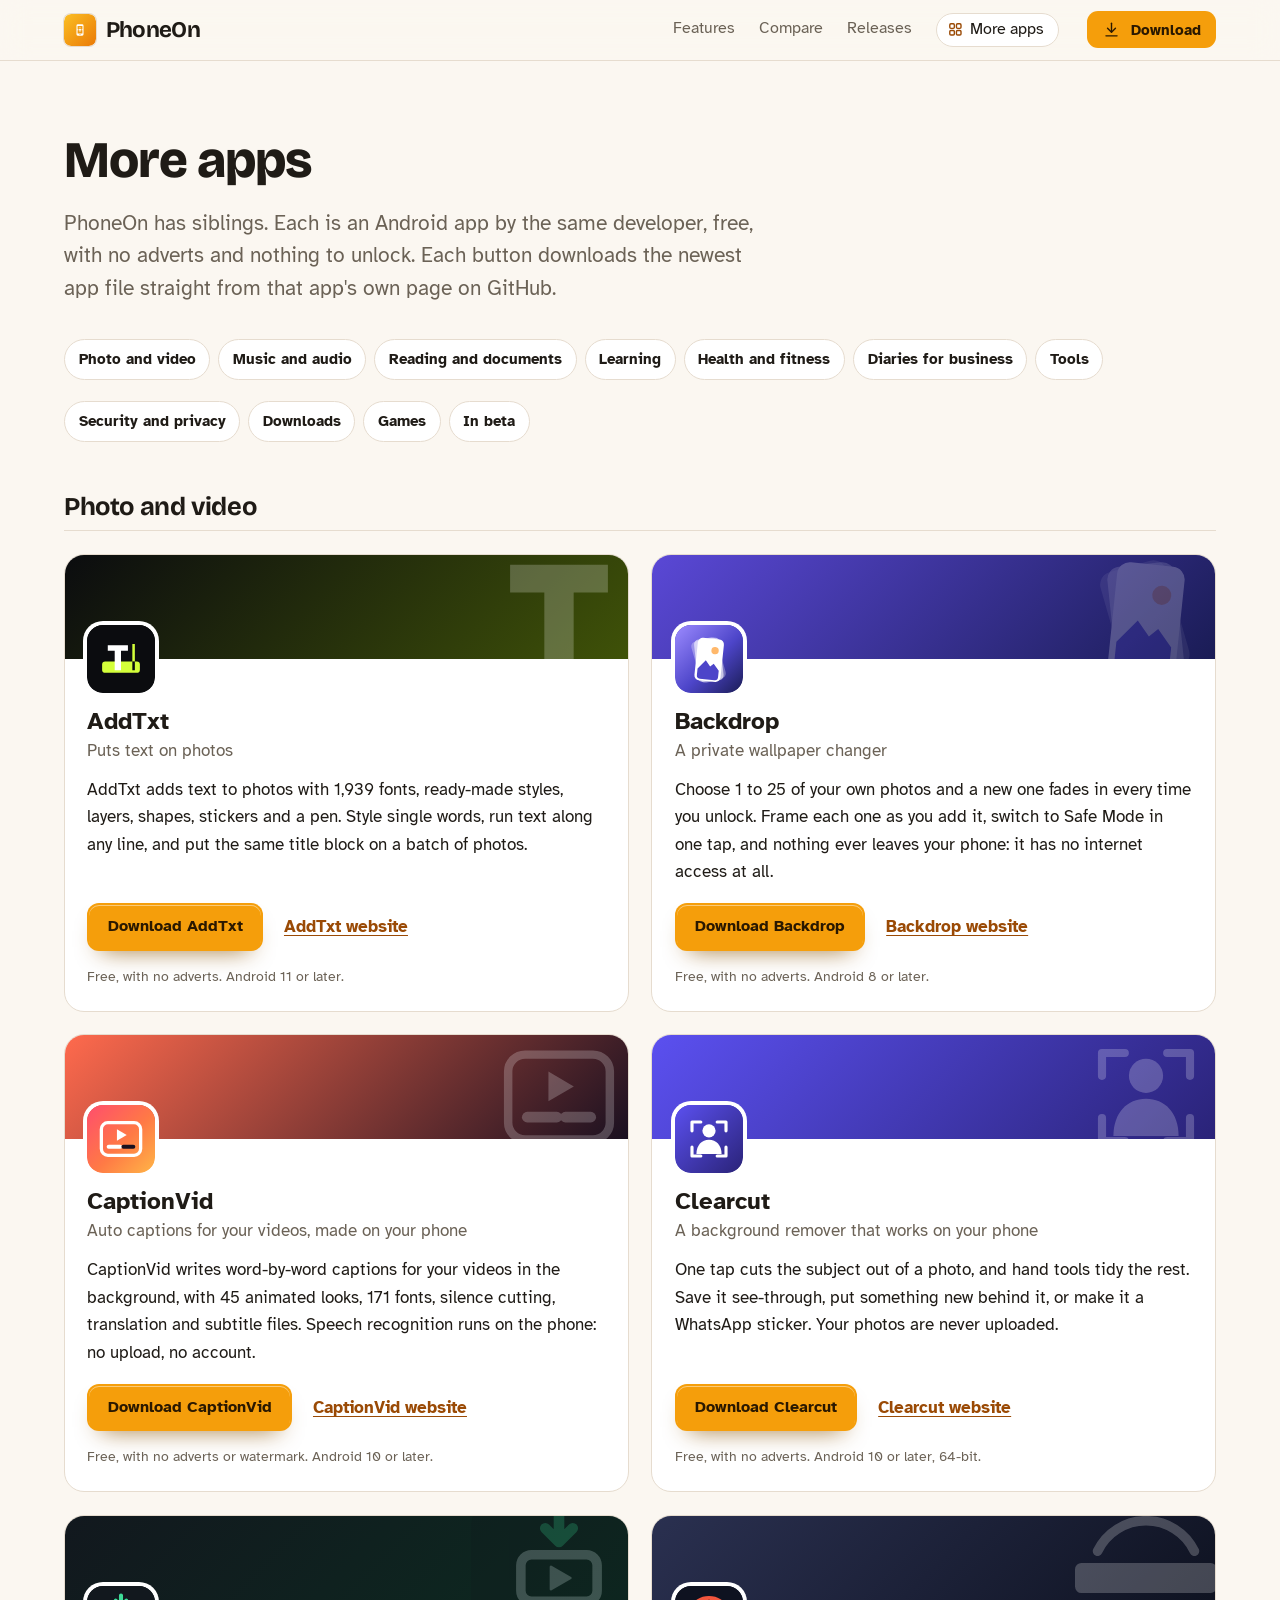
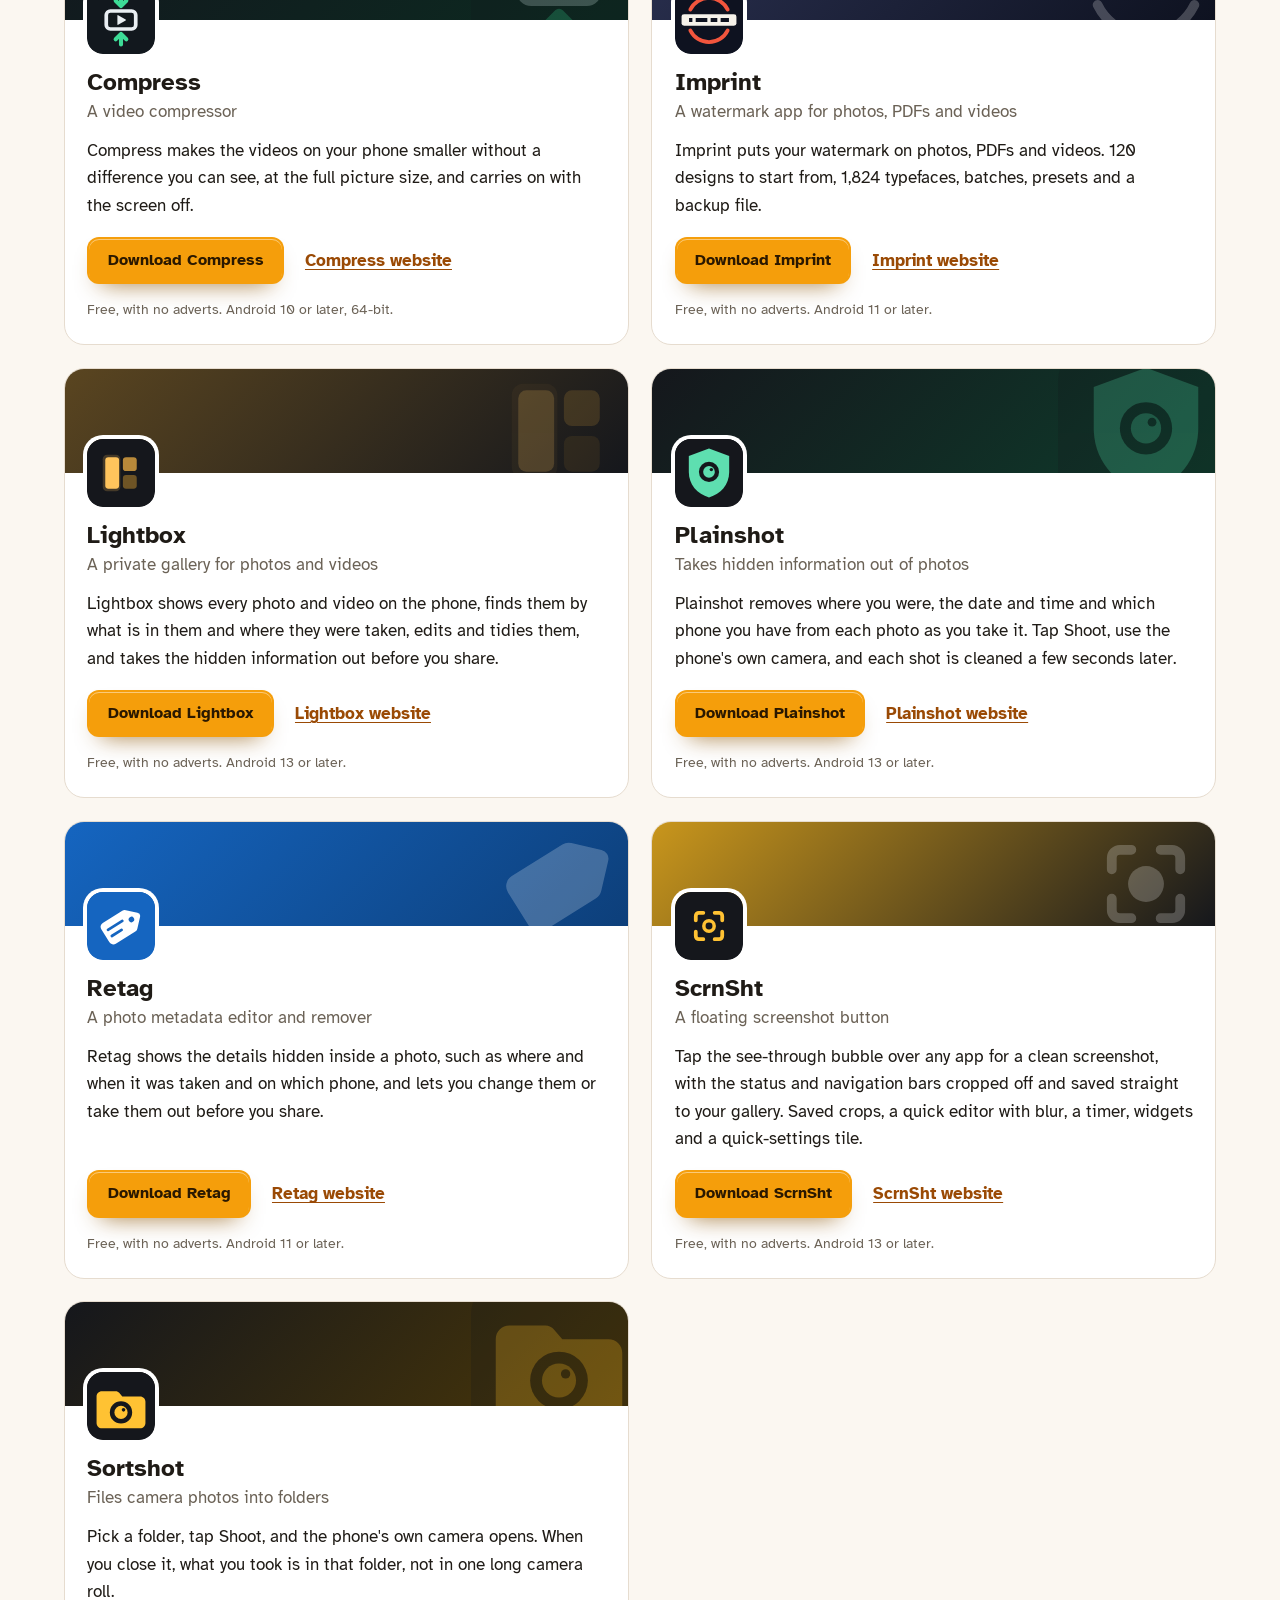
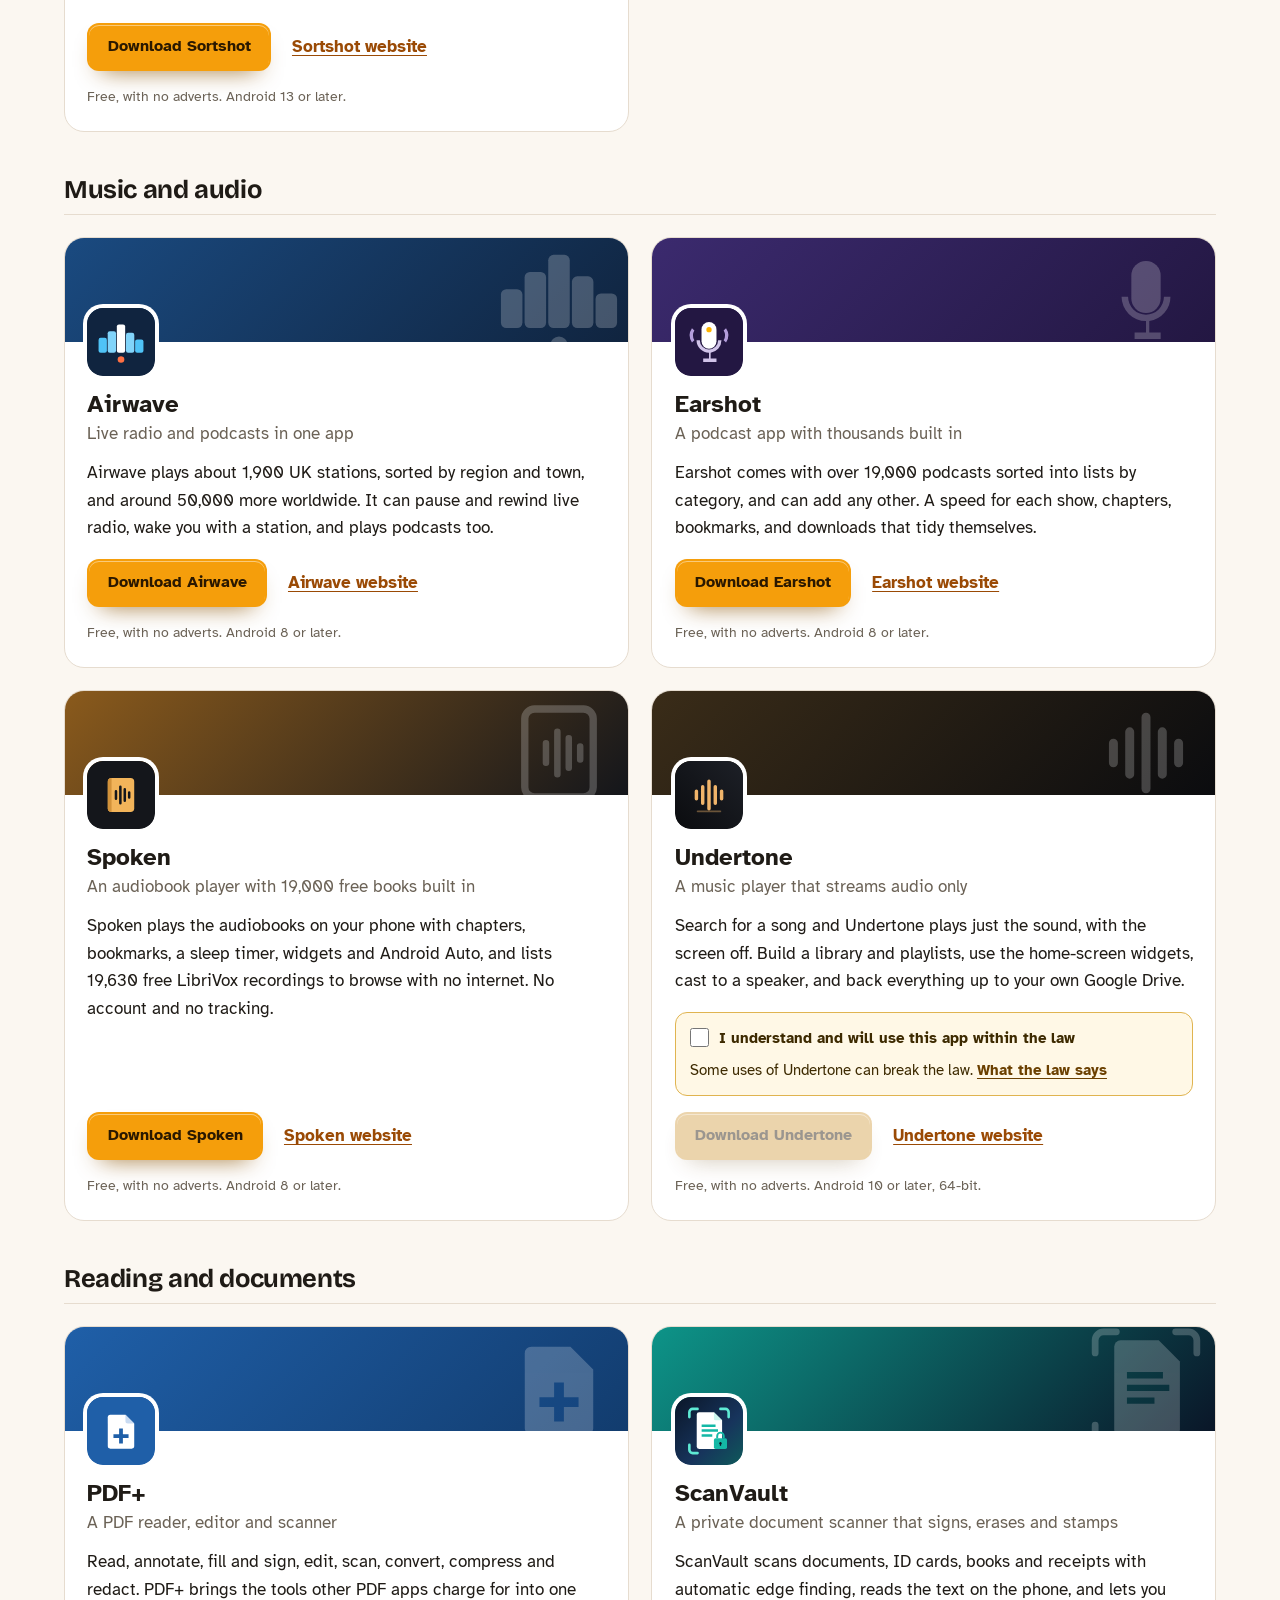
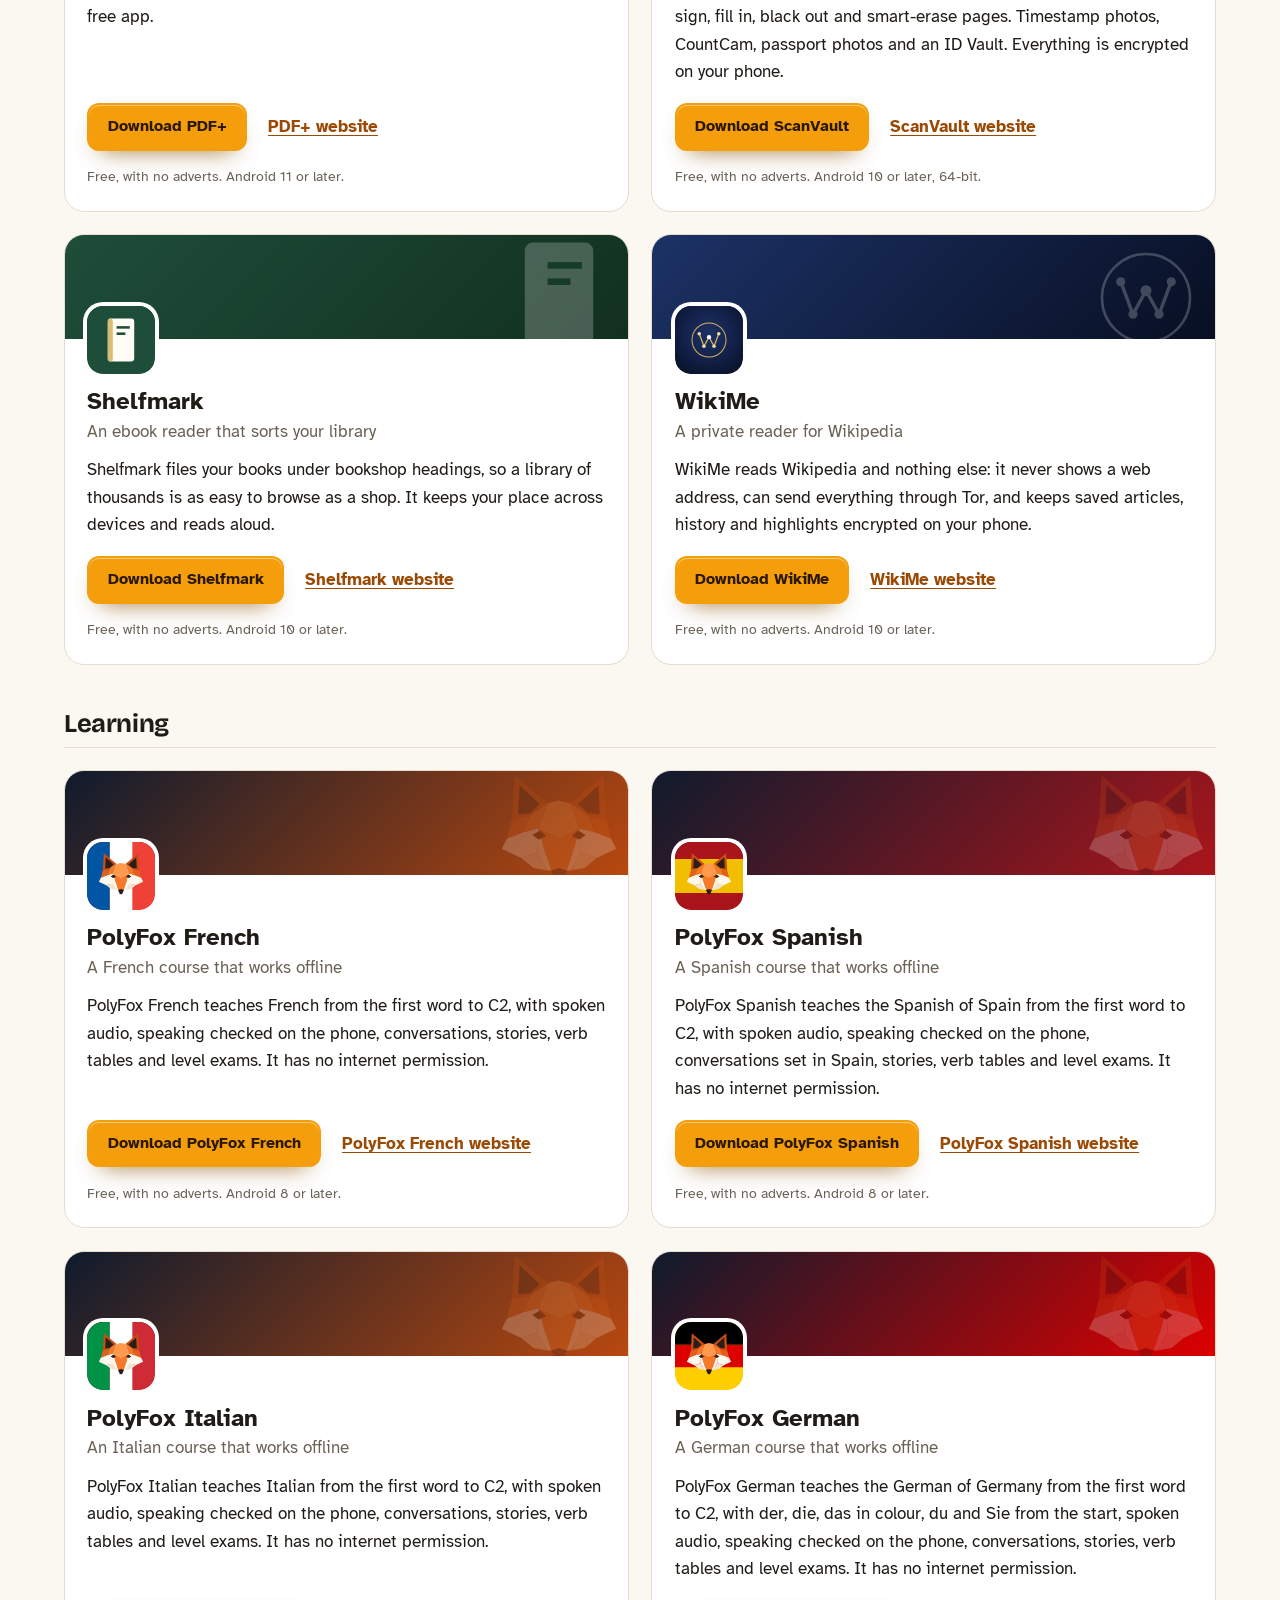
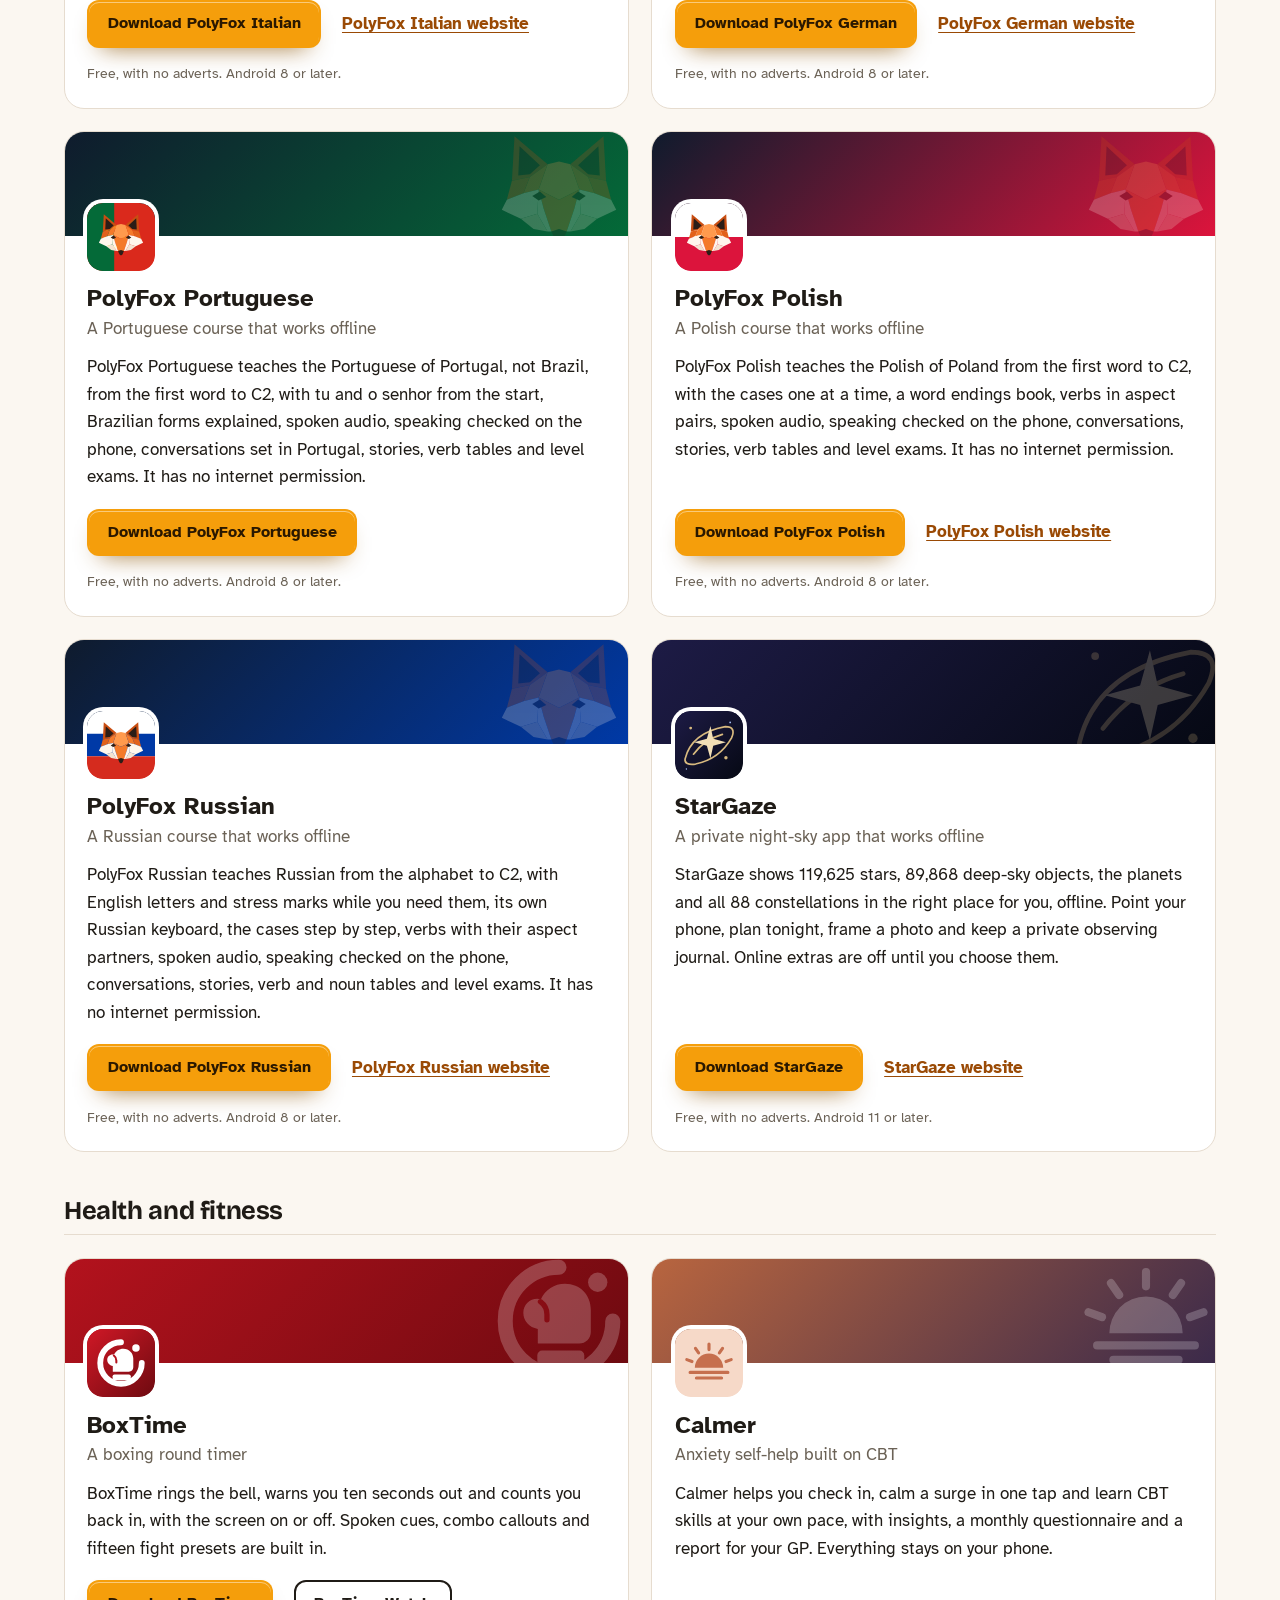
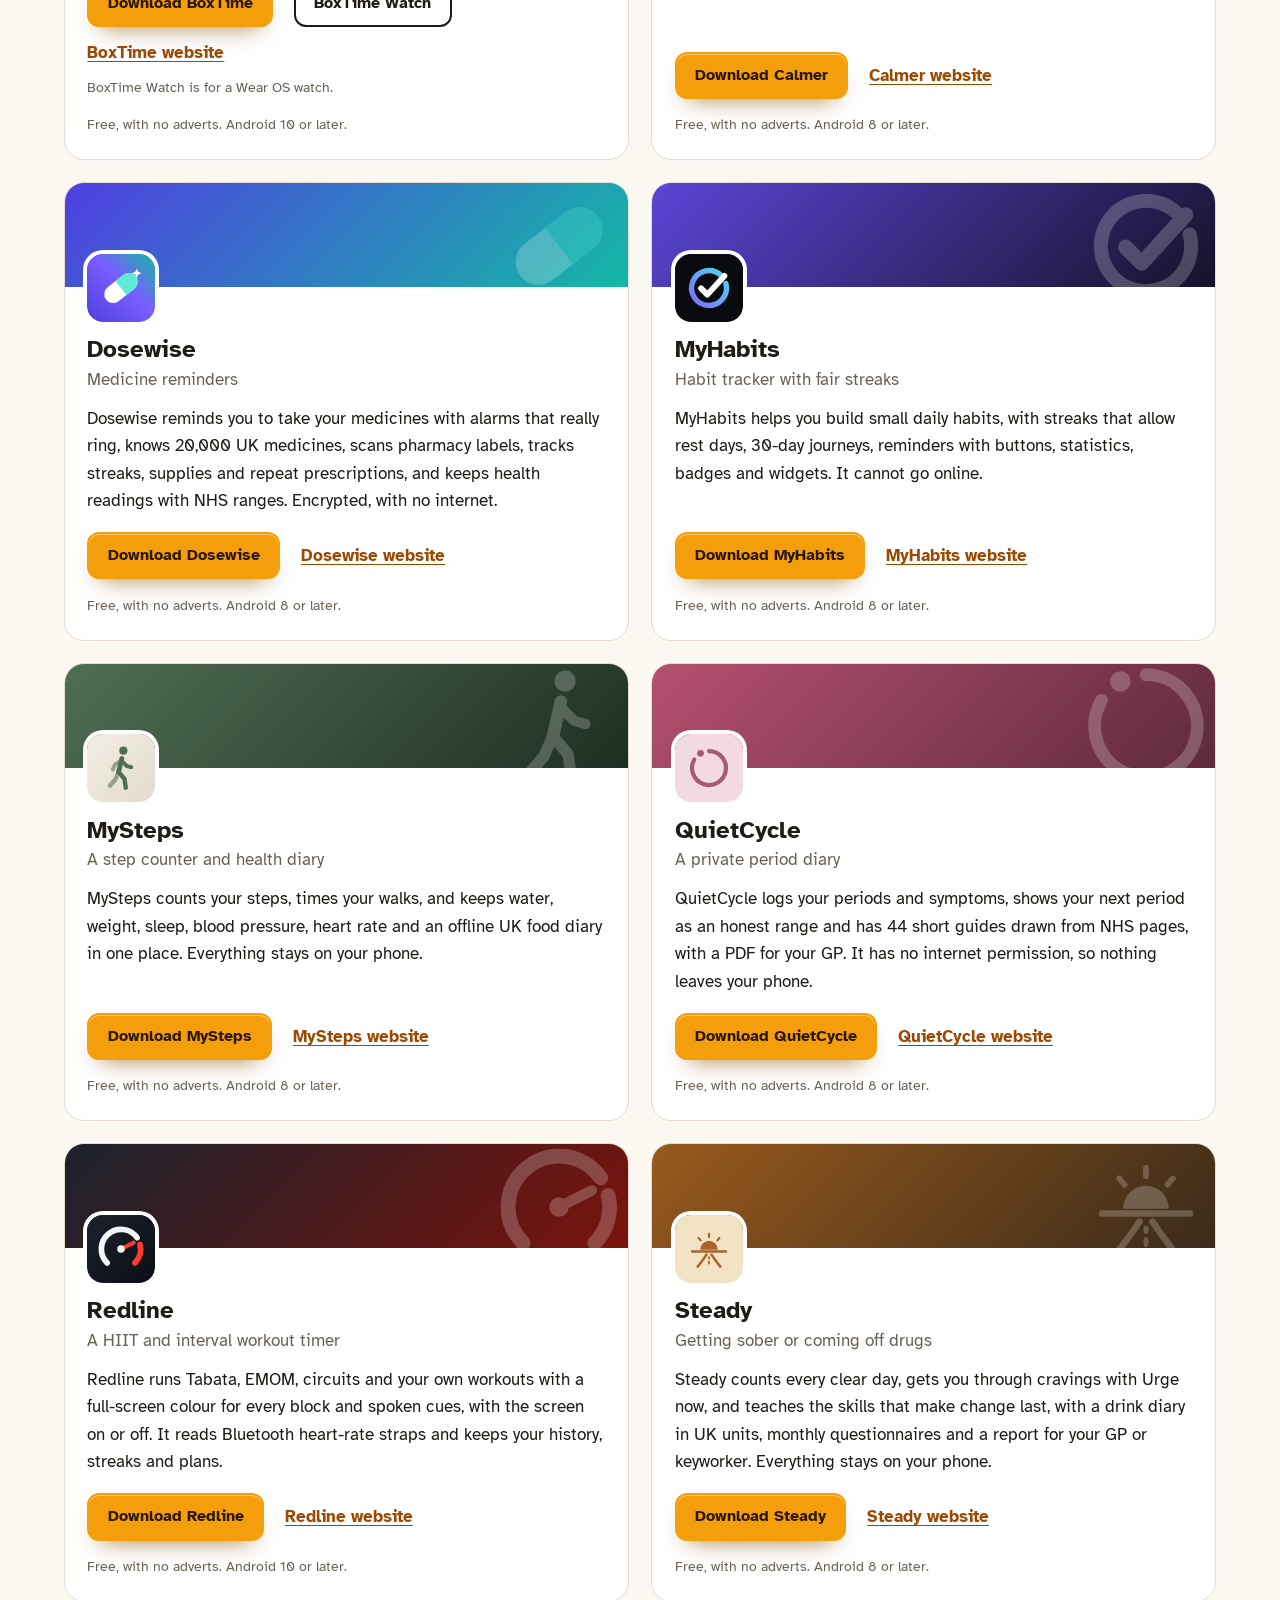
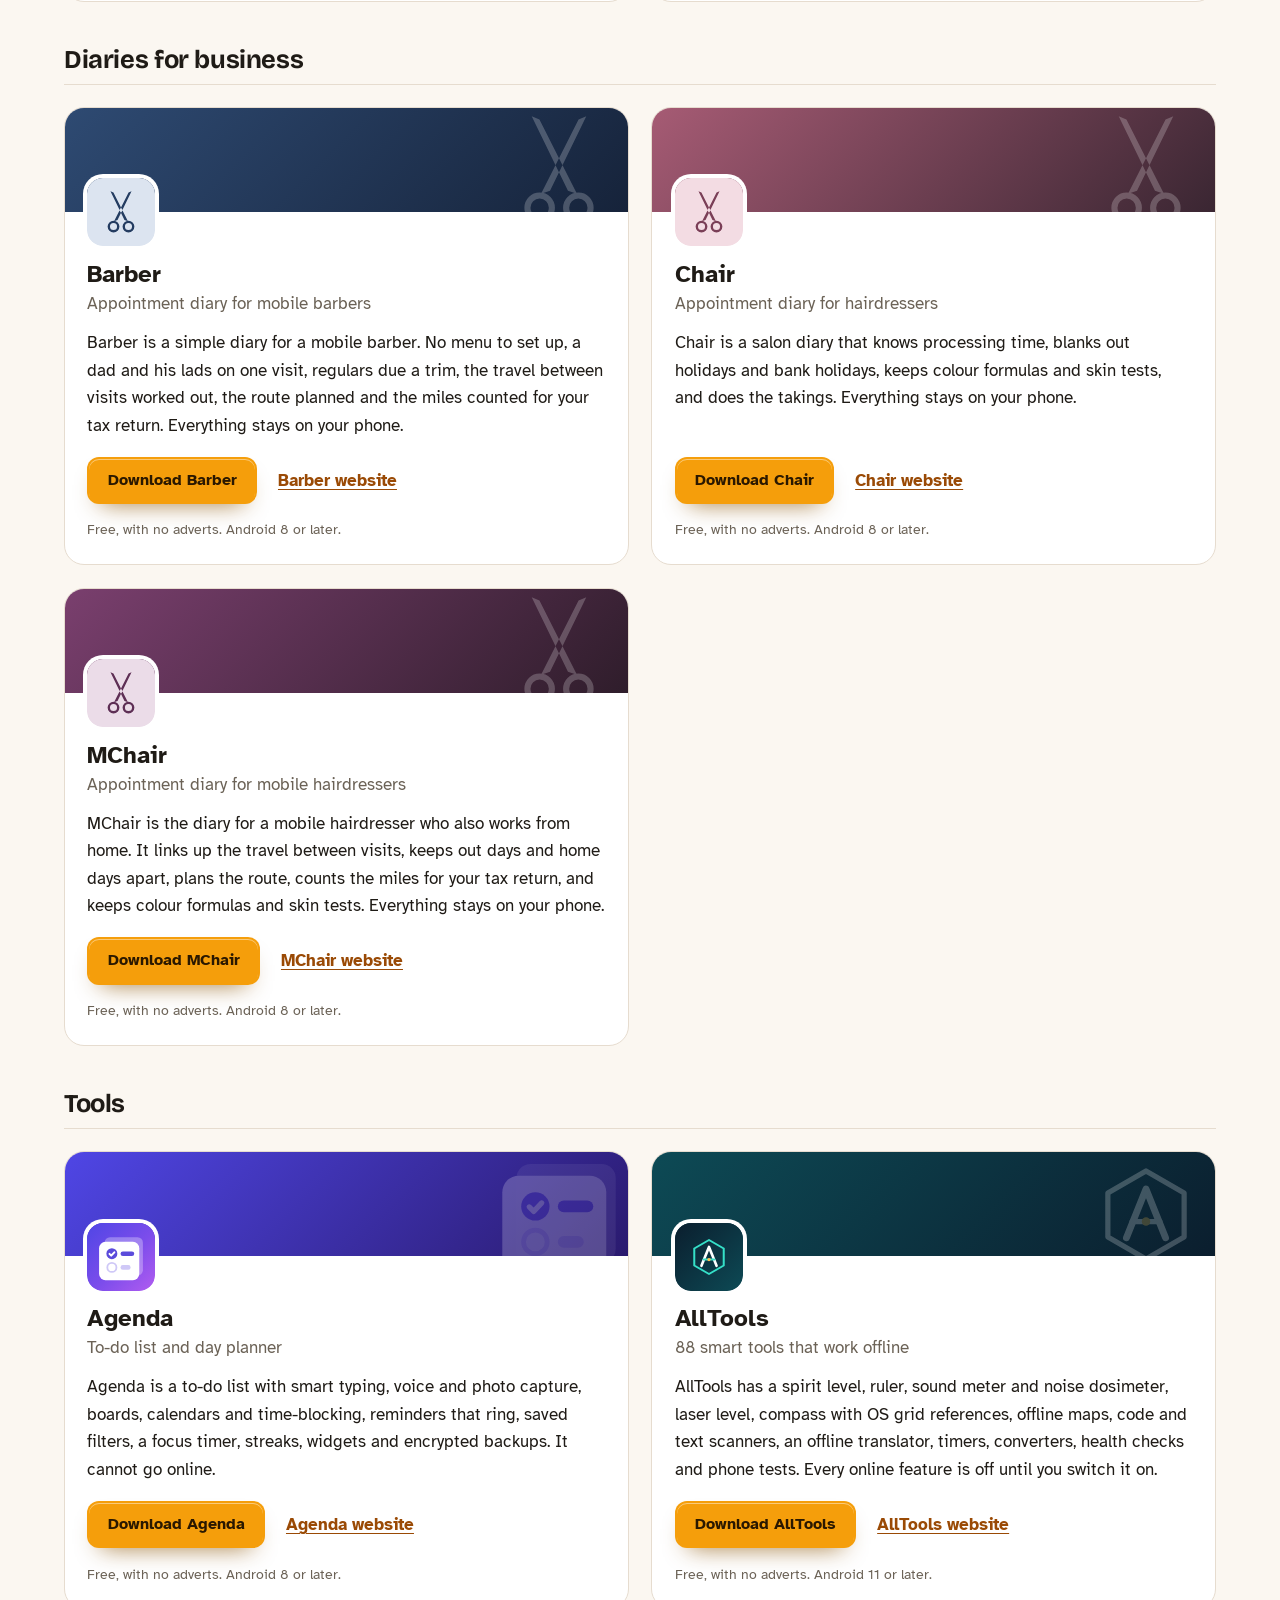
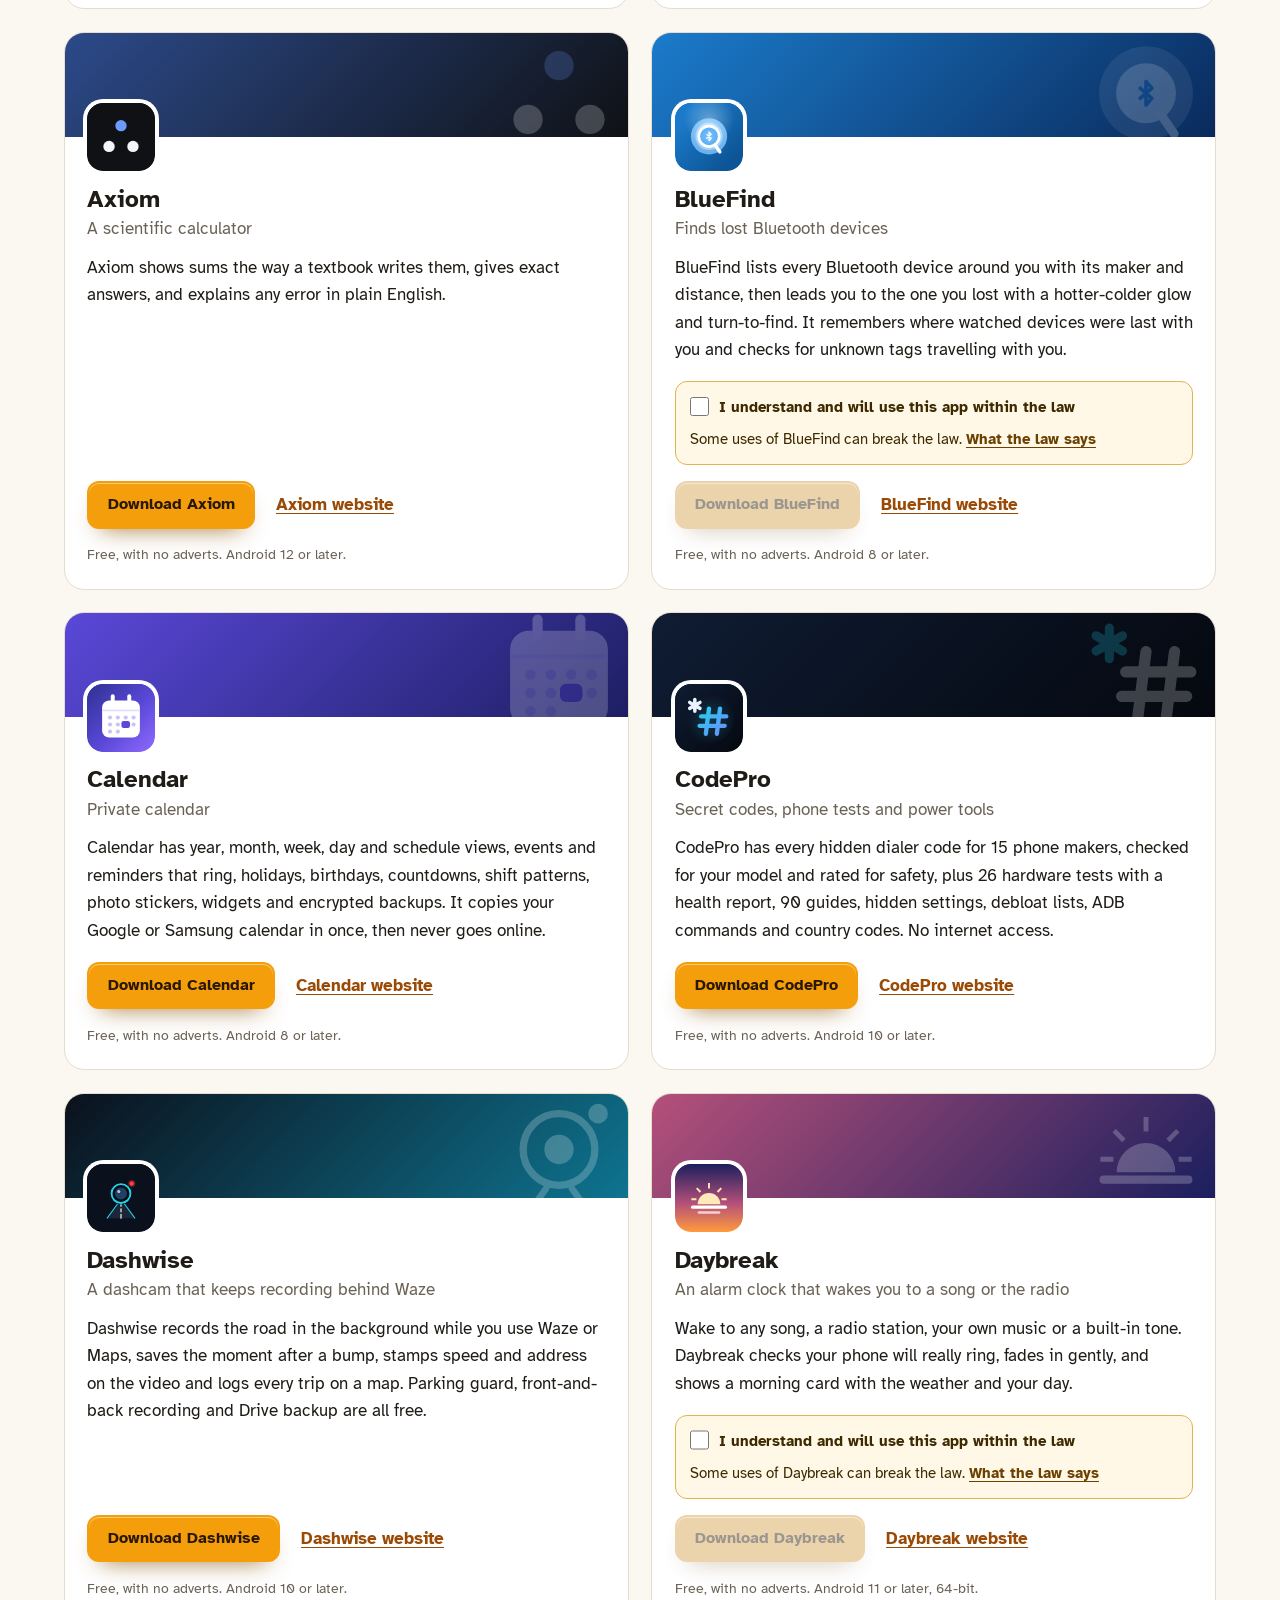
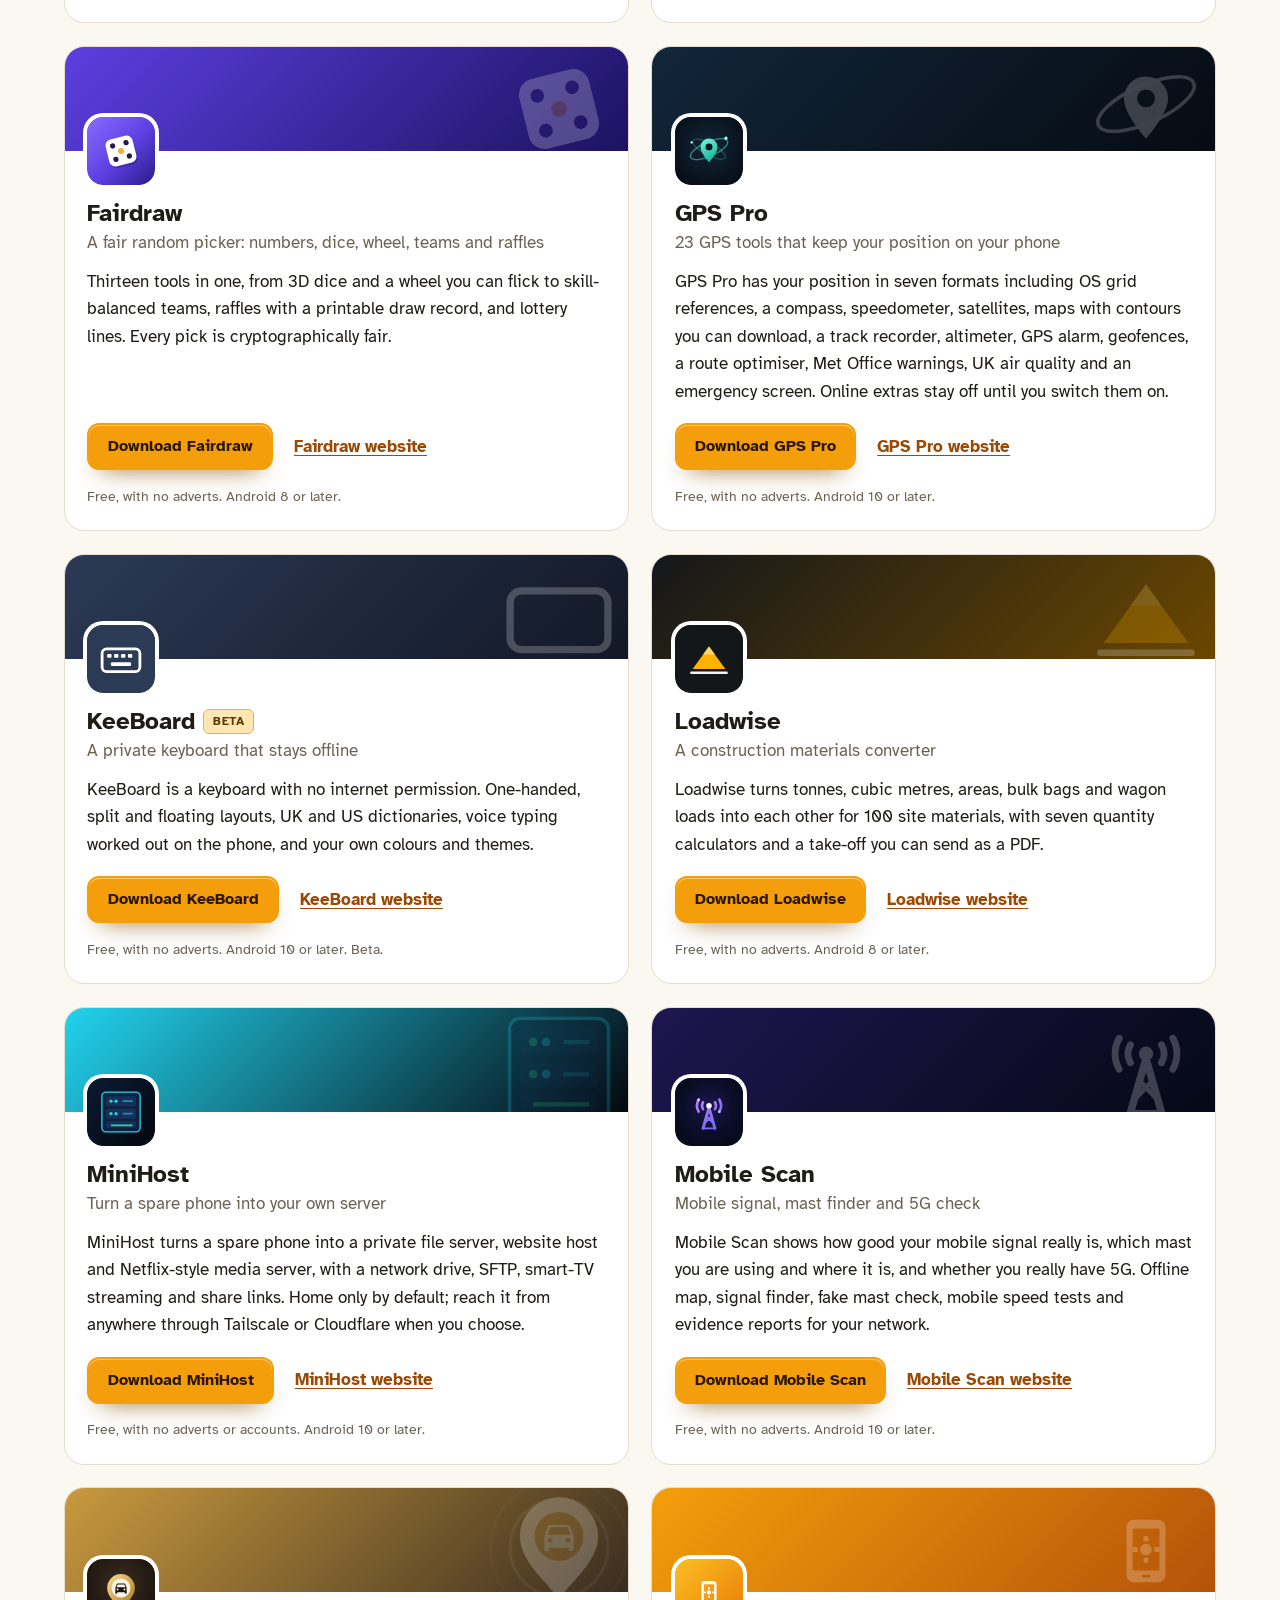
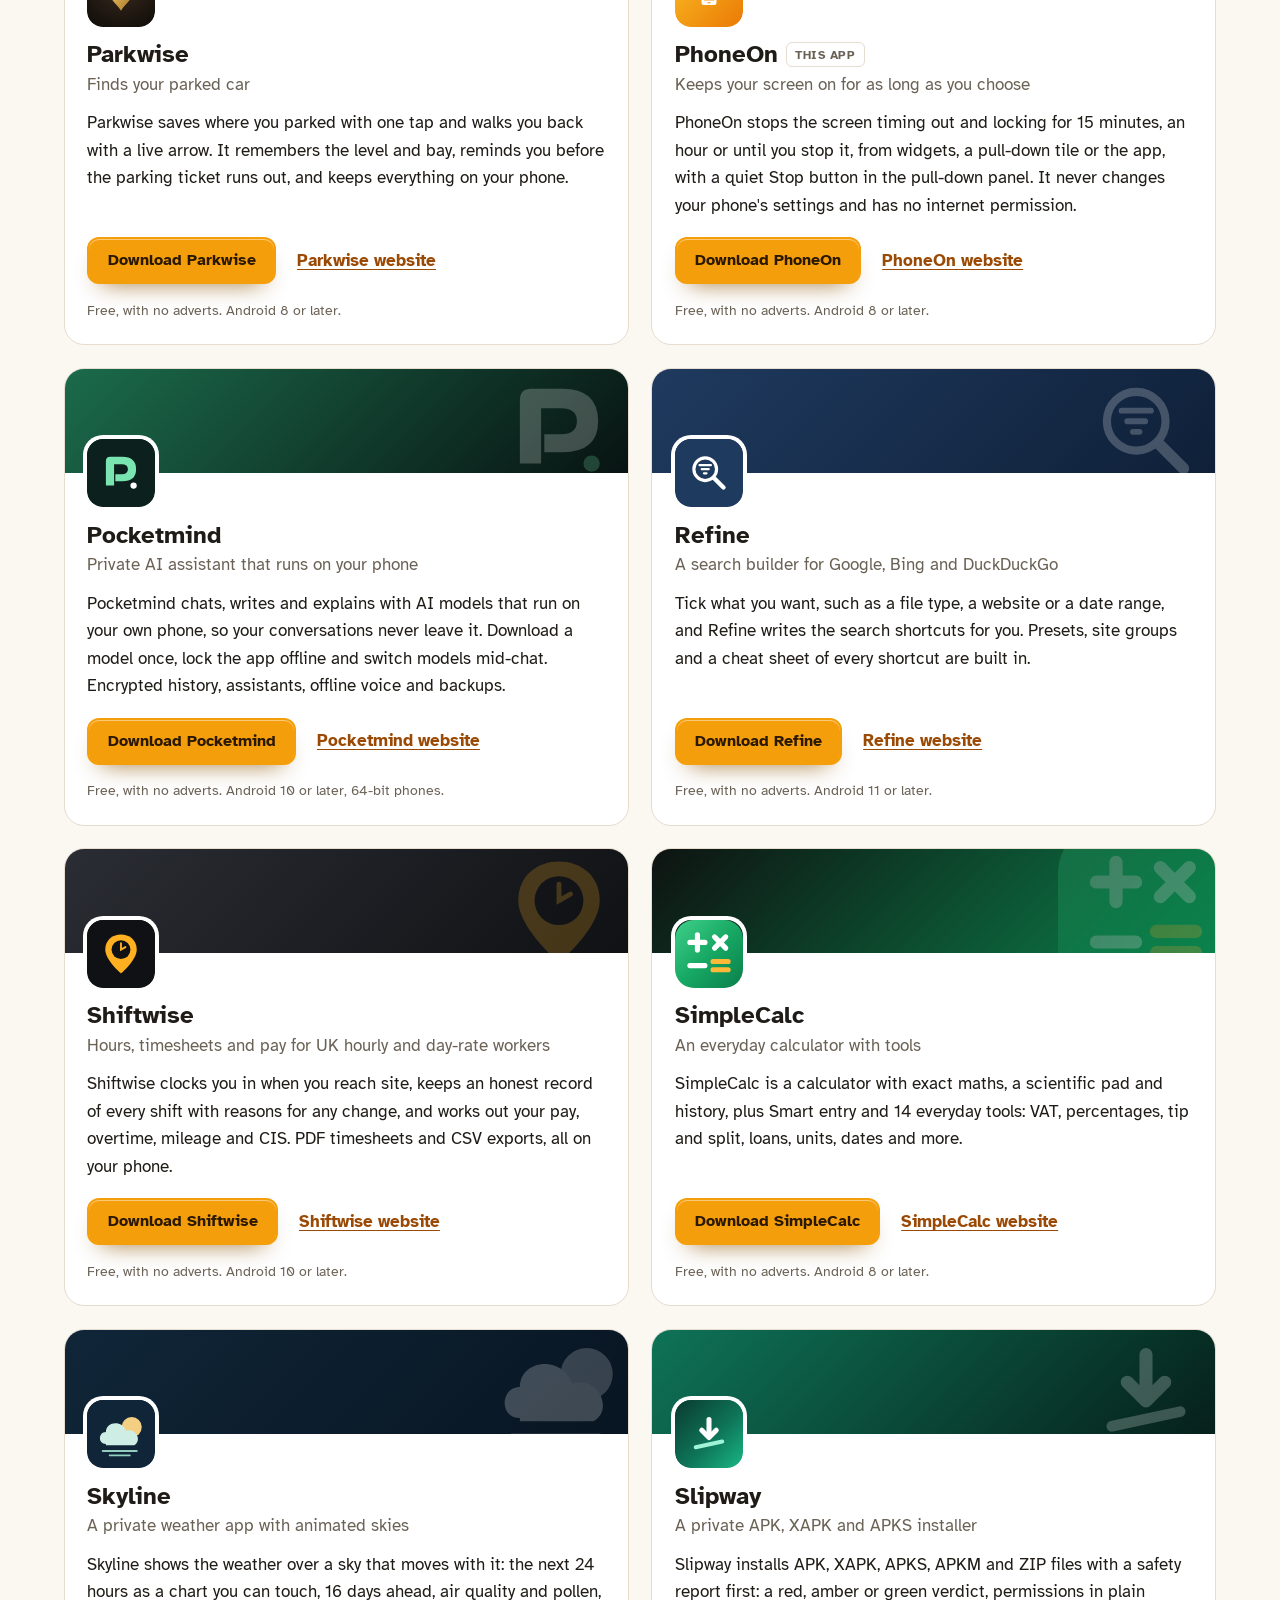
==== commit 9a0f86a0: "More apps: add AllTools" ====
--- a/more-apps.html
+++ b/more-apps.html
@@ -85,7 +85,7 @@
 <li class="mapp" style="--b:#7a3f6e;--b2:#2f1d2b"><div class="mapp-cover" aria-hidden="true"><svg viewBox="0 0 108 108"><g transform="translate(54 54) scale(1.25) translate(-54 -52)"><path fill="#fff" fill-rule="evenodd" d="M37 70.5a7.5 7.5 0 1 0 15 0a7.5 7.5 0 1 0-15 0zM40 70.5a4.5 4.5 0 1 0 9 0a4.5 4.5 0 1 0-9 0zM56 70.5a7.5 7.5 0 1 0 15 0a7.5 7.5 0 1 0-15 0zM59 70.5a4.5 4.5 0 1 0 9 0a4.5 4.5 0 1 0-9 0z"/><path fill="#fff" d="M45.2 63.6 49.6 62.2 67.4 25.6 63.6 27.2zM62.8 63.6 58.4 62.2 40.6 25.6 44.4 27.2z"/><circle cx="54" cy="49.8" r="1.8" fill="none"/></g></svg></div><div class="mapp-body"><svg class="mapp-icon" viewBox="0 0 108 108" aria-hidden="true"><rect width="108" height="108" rx="24" fill="#EBDCE8"/><g transform="translate(54 54) scale(1.25) translate(-54 -52)"><path fill="#5E2F55" fill-rule="evenodd" d="M37 70.5a7.5 7.5 0 1 0 15 0a7.5 7.5 0 1 0-15 0zM40 70.5a4.5 4.5 0 1 0 9 0a4.5 4.5 0 1 0-9 0zM56 70.5a7.5 7.5 0 1 0 15 0a7.5 7.5 0 1 0-15 0zM59 70.5a4.5 4.5 0 1 0 9 0a4.5 4.5 0 1 0-9 0z"/><path fill="#5E2F55" d="M45.2 63.6 49.6 62.2 67.4 25.6 63.6 27.2zM62.8 63.6 58.4 62.2 40.6 25.6 44.4 27.2z"/><circle cx="54" cy="49.8" r="1.8" fill="#EBDCE8"/></g></svg><h3>MChair</h3><p class="mapp-kind">Appointment diary for mobile hairdressers</p><p class="mapp-say">MChair is the diary for a mobile hairdresser who also works from home. It links up the travel between visits, keeps out days and home days apart, plans the route, counts the miles for your tax return, and keeps colour formulas and skin tests. Everything stays on your phone.</p><p class="mapp-go"><a class="button" href="https://github.com/CustomGPTer/mchair/releases/latest/download/MChair.apk">Download MChair</a><a class="mapp-site" href="https://customgpter.github.io/mchair/">MChair website</a></p><p class="mapp-needs">Free, with no adverts. Android 8 or later.</p></div></li></ul></div>
 <div class="mapps-group" role="group" aria-labelledby="apps-tools"><h2 class="mapps-cat" id="apps-tools">Tools</h2>
 <ul class="mapps"><li class="mapp" style="--b:#4f46e5;--b2:#2a1a6e"><div class="mapp-cover" aria-hidden="true"><svg viewBox="0 0 108 108"><g transform="translate(54 56) scale(1.45) translate(-52 -56)"><rect x="34" y="33" width="42" height="42" rx="6" fill="#fff" fill-opacity=".3"/><rect x="28" y="38" width="44" height="42" rx="7" fill="#fff" fill-opacity=".95"/><circle cx="42" cy="51" r="6" fill="#5b4bdb"/><path d="M39.4 51.2l1.9 1.9 3.4-3.6" stroke="#fff" stroke-width="2.2" fill="none" stroke-linecap="round" stroke-linejoin="round"/><rect x="51.5" y="48.5" width="15" height="5" rx="2.5" fill="#5b4bdb"/><circle cx="42" cy="66" r="5" fill="none" stroke="#cfc8f7" stroke-width="2"/><rect x="51.5" y="63.5" width="11" height="5" rx="2.5" fill="#cfc8f7"/></g></svg></div><div class="mapp-body"><svg class="mapp-icon" viewBox="0 0 108 108" aria-hidden="true"><defs><linearGradient id="i-agenda-agi" x1="0" y1="0" x2="1" y2="1"><stop offset="0" stop-color="#4f46e5"/><stop offset=".55" stop-color="#7c4deb"/><stop offset="1" stop-color="#b15cf0"/></linearGradient></defs><rect width="108" height="108" rx="24" fill="url(#i-agenda-agi)"/><g transform="translate(54 56) scale(1.45) translate(-52 -56)"><rect x="34" y="33" width="42" height="42" rx="6" fill="#fff" fill-opacity=".3"/><rect x="28" y="38" width="44" height="42" rx="7" fill="#fff"/><circle cx="42" cy="51" r="6" fill="#5b4bdb"/><path d="M39.4 51.2l1.9 1.9 3.4-3.6" stroke="#fff" stroke-width="2.2" fill="none" stroke-linecap="round" stroke-linejoin="round"/><rect x="51.5" y="48.5" width="15" height="5" rx="2.5" fill="#5b4bdb"/><circle cx="42" cy="66" r="5" fill="none" stroke="#cfc8f7" stroke-width="2"/><rect x="51.5" y="63.5" width="11" height="5" rx="2.5" fill="#cfc8f7"/></g></svg><h3>Agenda</h3><p class="mapp-kind">To-do list and day planner</p><p class="mapp-say">Agenda is a to-do list with smart typing, voice and photo capture, boards, calendars and time-blocking, reminders that ring, saved filters, a focus timer, streaks, widgets and encrypted backups. It cannot go online.</p><p class="mapp-go"><a class="button" href="https://github.com/CustomGPTer/agenda/releases/latest/download/Agenda.apk">Download Agenda</a><a class="mapp-site" href="https://customgpter.github.io/agenda/">Agenda website</a></p><p class="mapp-needs">Free, with no adverts. Android 8 or later.</p></div></li>
-<li class="mapp" style="--b:#2c4a8a;--b2:#0f1115"><div class="mapp-cover" aria-hidden="true"><svg viewBox="0 0 108 108"><circle cx="54" cy="36" r="9" fill="#6c9bff"/><circle cx="35" cy="69" r="9" fill="#f3f5f8"/><circle cx="73" cy="69" r="9" fill="#f3f5f8"/></svg></div><div class="mapp-body"><svg class="mapp-icon" viewBox="0 0 108 108" aria-hidden="true"><rect width="108" height="108" rx="24" fill="#0f1115"/><circle cx="54" cy="36" r="9" fill="#6c9bff"/><circle cx="35" cy="69" r="9" fill="#f3f5f8"/><circle cx="73" cy="69" r="9" fill="#f3f5f8"/></svg><h3>Axiom</h3><p class="mapp-kind">A scientific calculator</p><p class="mapp-say">Axiom shows sums the way a textbook writes them, gives exact answers, and explains any error in plain English.</p><p class="mapp-go"><a class="button" href="https://github.com/CustomGPTer/axiom/releases/latest/download/Axiom.apk">Download Axiom</a><a class="mapp-site" href="https://customgpter.github.io/axiom/">Axiom website</a></p><p class="mapp-needs">Free, with no adverts. Android 12 or later.</p></div></li>
+<li class="mapp" style="--b:#0d4a55;--b2:#0b1e2e"><div class="mapp-cover" aria-hidden="true"><svg viewBox="0 0 108 108"><path d="M54 27L77.4 40.5L77.4 67.5L54 81L30.6 67.5L30.6 40.5Z" stroke="#fff" stroke-width="3.2" stroke-linejoin="round" fill="none"/><path d="M42 68L54 38L66 68" stroke="#fff" stroke-width="4.2" stroke-linecap="round" stroke-linejoin="round" fill="none"/><path d="M45.5 58L62.5 58" stroke="#fff" stroke-width="3.2" stroke-linecap="round"/><circle cx="54" cy="58" r="2.6" fill="#ffc24b"/></svg></div><div class="mapp-body"><svg class="mapp-icon" viewBox="0 0 108 108" aria-hidden="true"><defs><linearGradient id="i-alltools-atbg" x1="0" y1="0" x2="1" y2="1"><stop offset="0" stop-color="#0b1e2e"/><stop offset="1" stop-color="#0d4a55"/></linearGradient></defs><rect width="108" height="108" rx="24" fill="url(#i-alltools-atbg)"/><path d="M54 27L77.4 40.5L77.4 67.5L54 81L30.6 67.5L30.6 40.5Z" stroke="#35e0c8" stroke-width="3.2" stroke-linejoin="round" fill="none"/><path d="M42 68L54 38L66 68" stroke="#fff" stroke-width="4.2" stroke-linecap="round" stroke-linejoin="round" fill="none"/><path d="M45.5 58L62.5 58" stroke="#35e0c8" stroke-width="3.2" stroke-linecap="round"/><circle cx="54" cy="58" r="2.6" fill="#ffc24b"/></svg><h3>AllTools</h3><p class="mapp-kind">88 smart tools that work offline</p><p class="mapp-say">AllTools has a spirit level, ruler, sound meter and noise dosimeter, laser level, compass with OS grid references, offline maps, code and text scanners, an offline translator, timers, converters, health checks and phone tests. Every online feature is off until you switch it on.</p><p class="mapp-go"><a class="button" href="https://github.com/CustomGPTer/alltools/releases/latest/download/AllTools.apk">Download AllTools</a><a class="mapp-site" href="https://customgpter.github.io/alltools/">AllTools website</a></p><p class="mapp-needs">Free, with no adverts. Android 11 or later.</p></div></li><li class="mapp" style="--b:#2c4a8a;--b2:#0f1115"><div class="mapp-cover" aria-hidden="true"><svg viewBox="0 0 108 108"><circle cx="54" cy="36" r="9" fill="#6c9bff"/><circle cx="35" cy="69" r="9" fill="#f3f5f8"/><circle cx="73" cy="69" r="9" fill="#f3f5f8"/></svg></div><div class="mapp-body"><svg class="mapp-icon" viewBox="0 0 108 108" aria-hidden="true"><rect width="108" height="108" rx="24" fill="#0f1115"/><circle cx="54" cy="36" r="9" fill="#6c9bff"/><circle cx="35" cy="69" r="9" fill="#f3f5f8"/><circle cx="73" cy="69" r="9" fill="#f3f5f8"/></svg><h3>Axiom</h3><p class="mapp-kind">A scientific calculator</p><p class="mapp-say">Axiom shows sums the way a textbook writes them, gives exact answers, and explains any error in plain English.</p><p class="mapp-go"><a class="button" href="https://github.com/CustomGPTer/axiom/releases/latest/download/Axiom.apk">Download Axiom</a><a class="mapp-site" href="https://customgpter.github.io/axiom/">Axiom website</a></p><p class="mapp-needs">Free, with no adverts. Android 12 or later.</p></div></li>
 <li class="mapp is-gated" style="--b:#1b7bcb;--b2:#0a2a5c"><div class="mapp-cover" aria-hidden="true"><svg viewBox="0 0 108 108"><circle cx="54" cy="52.92" r="28.8" fill="#fff" fill-opacity=".35"/><path d="M63 65.88L71.28 77.76" stroke="#fff" stroke-width="5.4" stroke-linecap="round"/><circle cx="54" cy="52.92" r="18.36" fill="#fff" fill-opacity=".95"/><path d="M50.4 49.75L57.6 56.09L54 60.12L54 45.72L57.6 49.75L50.4 56.09" fill="none" stroke="#1B7BCB" stroke-width="2.2" stroke-linecap="round" stroke-linejoin="round"/></svg></div><div class="mapp-body"><svg class="mapp-icon" viewBox="0 0 108 108" aria-hidden="true"><defs><linearGradient id="i-bluefind-bfa" gradientUnits="userSpaceOnUse" x1="18" y1="18" x2="90" y2="90"><stop offset="0" stop-color="#1B7BCB"/><stop offset="1" stop-color="#0D5596"/></linearGradient><radialGradient id="i-bluefind-bfb" gradientUnits="userSpaceOnUse" cx="54" cy="26" r="40"><stop offset="0" stop-color="#fff" stop-opacity=".33"/><stop offset="1" stop-color="#fff" stop-opacity="0"/></radialGradient><radialGradient id="i-bluefind-bfc" gradientUnits="userSpaceOnUse" cx="54" cy="39.6" r="39.6"><stop offset="0" stop-color="#B7E0FF"/><stop offset=".6" stop-color="#7FC0F5"/><stop offset="1" stop-color="#6AB0EC"/></radialGradient><radialGradient id="i-bluefind-bfd" gradientUnits="userSpaceOnUse" cx="54" cy="52.92" r="14.4"><stop offset="0" stop-color="#79C3FF"/><stop offset="1" stop-color="#5AAEF5"/></radialGradient></defs><rect width="108" height="108" rx="24" fill="url(#i-bluefind-bfa)"/><rect width="108" height="108" rx="24" fill="url(#i-bluefind-bfb)"/><circle cx="54" cy="52.92" r="28.8" fill="url(#i-bluefind-bfc)"/><circle cx="54" cy="52.92" r="21.6" fill="#fff" fill-opacity=".35"/><path d="M63 65.88L71.28 77.76" stroke="#fff" stroke-width="5.4" stroke-linecap="round"/><circle cx="54" cy="52.92" r="18.36" fill="#fff"/><circle cx="54" cy="52.92" r="14.04" fill="url(#i-bluefind-bfd)"/><path d="M50.4 49.75L57.6 56.09L54 60.12L54 45.72L57.6 49.75L50.4 56.09" fill="none" stroke="#fff" stroke-width="1.87" stroke-linecap="round" stroke-linejoin="round"/></svg><h3>BlueFind</h3><p class="mapp-kind">Finds lost Bluetooth devices</p><p class="mapp-say">BlueFind lists every Bluetooth device around you with its maker and distance, then leads you to the one you lost with a hotter-colder glow and turn-to-find. It remembers where watched devices were last with you and checks for unknown tags travelling with you.</p><div class="mapp-law" data-gate><label><input type="checkbox"> I understand and will use this app within the law</label><p>Some uses of BlueFind can break the law. <a href="https://customgpter.github.io/bluefind/terms.html#law">What the law says</a></p><noscript><p>Turn on JavaScript to download, or use the <a href="https://customgpter.github.io/bluefind/">BlueFind website</a>.</p></noscript></div><p class="mapp-go"><a class="button" data-href="https://github.com/CustomGPTer/bluefind/releases/latest/download/BlueFind.apk" aria-disabled="true" role="link" tabindex="-1">Download BlueFind</a><a class="mapp-site" href="https://customgpter.github.io/bluefind/">BlueFind website</a></p><p class="mapp-needs">Free, with no adverts. Android 8 or later.</p></div></li>
 <li class="mapp" style="--b:#5a48d8;--b2:#1d1f63"><div class="mapp-cover" aria-hidden="true"><svg viewBox="0 0 108 108"><g transform="translate(54 55) scale(1.25) translate(-54 -55)"><path d="M39,32 h30 a9,9 0 0 1 9,9 v29 a9,9 0 0 1 -9,9 h-30 a9,9 0 0 1 -9,-9 v-29 a9,9 0 0 1 9,-9 z" fill="#fff" fill-opacity=".95"/><rect x="41" y="24" width="5" height="13" rx="2.5" fill="#fff"/><rect x="62" y="24" width="5" height="13" rx="2.5" fill="#fff"/><rect x="30" y="43.5" width="48" height="2.2" fill="#e3deff"/><g fill="#c9c2f7"><circle cx="40" cy="53.5" r="2.6"/><circle cx="50" cy="53.5" r="2.6"/><circle cx="60" cy="53.5" r="2.6"/><circle cx="70" cy="53.5" r="2.6"/><circle cx="40" cy="62.5" r="2.6"/><circle cx="50" cy="62.5" r="2.6"/><circle cx="70" cy="62.5" r="2.6"/><circle cx="40" cy="71.5" r="2.6"/><circle cx="50" cy="71.5" r="2.6"/></g><rect x="54.5" y="58" width="11" height="9" rx="3" fill="#5a48d8"/></g></svg></div><div class="mapp-body"><svg class="mapp-icon" viewBox="0 0 108 108" aria-hidden="true"><defs><linearGradient id="i-calendar-cli" x1="0" y1="0" x2="1" y2="1"><stop offset="0" stop-color="#2e3192"/><stop offset=".55" stop-color="#5a48d8"/><stop offset="1" stop-color="#8f6bff"/></linearGradient></defs><rect width="108" height="108" rx="24" fill="url(#i-calendar-cli)"/><g transform="translate(54 55) scale(1.25) translate(-54 -55)"><path d="M39,32 h30 a9,9 0 0 1 9,9 v29 a9,9 0 0 1 -9,9 h-30 a9,9 0 0 1 -9,-9 v-29 a9,9 0 0 1 9,-9 z" fill="#fff"/><rect x="41" y="24" width="5" height="13" rx="2.5" fill="#fff"/><rect x="62" y="24" width="5" height="13" rx="2.5" fill="#fff"/><rect x="30" y="43.5" width="48" height="2.2" fill="#e3deff"/><g fill="#c9c2f7"><circle cx="40" cy="53.5" r="2.6"/><circle cx="50" cy="53.5" r="2.6"/><circle cx="60" cy="53.5" r="2.6"/><circle cx="70" cy="53.5" r="2.6"/><circle cx="40" cy="62.5" r="2.6"/><circle cx="50" cy="62.5" r="2.6"/><circle cx="70" cy="62.5" r="2.6"/><circle cx="40" cy="71.5" r="2.6"/><circle cx="50" cy="71.5" r="2.6"/></g><rect x="54.5" y="58" width="11" height="9" rx="3" fill="#5a48d8"/></g></svg><h3>Calendar</h3><p class="mapp-kind">Private calendar</p><p class="mapp-say">Calendar has year, month, week, day and schedule views, events and reminders that ring, holidays, birthdays, countdowns, shift patterns, photo stickers, widgets and encrypted backups. It copies your Google or Samsung calendar in once, then never goes online.</p><p class="mapp-go"><a class="button" href="https://github.com/CustomGPTer/calendar/releases/latest/download/Calendar.apk">Download Calendar</a><a class="mapp-site" href="https://customgpter.github.io/calendar/">Calendar website</a></p><p class="mapp-needs">Free, with no adverts. Android 8 or later.</p></div></li>
 <li class="mapp" style="--b:#0f1c33;--b2:#05080f"><div class="mapp-cover" aria-hidden="true"><svg viewBox="0 0 108 108"><g transform="translate(54 54) scale(1.25) translate(-54 -54)"><path d="M54 42L50 74M68 42L64 74M44 52L76 52M42 64L74 64" fill="none" stroke="#fff" stroke-width="5.5" stroke-linecap="round"/><path d="M36 30.5L36 45.5M29.5 34.25L42.5 41.75M29.5 41.75L42.5 34.25" fill="none" stroke="#22D3EE" stroke-width="4.5" stroke-linecap="round"/></g></svg></div><div class="mapp-body"><svg class="mapp-icon" viewBox="0 0 108 108" aria-hidden="true"><defs><linearGradient id="i-codepro-cpbg" x1="0" y1="0" x2="1" y2="1"><stop offset="0" stop-color="#0F1C33"/><stop offset="1" stop-color="#05080F"/></linearGradient><radialGradient id="i-codepro-cpgl" cx="58" cy="58" r="40" gradientUnits="userSpaceOnUse"><stop offset="0" stop-color="#22D3EE" stop-opacity=".2"/><stop offset="1" stop-color="#22D3EE" stop-opacity="0"/></radialGradient><linearGradient id="i-codepro-cphs" x1="42" y1="42" x2="76" y2="74" gradientUnits="userSpaceOnUse"><stop offset="0" stop-color="#22D3EE"/><stop offset="1" stop-color="#6E8BFF"/></linearGradient></defs><rect width="108" height="108" rx="24" fill="url(#i-codepro-cpbg)"/><circle cx="54" cy="54" r="40" fill="url(#i-codepro-cpgl)"/><g transform="translate(54 54) scale(1.25) translate(-54 -54)"><path d="M54 42L50 74M68 42L64 74M44 52L76 52M42 64L74 64" fill="none" stroke="url(#i-codepro-cphs)" stroke-width="5.5" stroke-linecap="round"/><path d="M36 30.5L36 45.5M29.5 34.25L42.5 41.75M29.5 41.75L42.5 34.25" fill="none" stroke="#EAF2FF" stroke-width="4.5" stroke-linecap="round"/></g></svg><h3>CodePro</h3><p class="mapp-kind">Secret codes, phone tests and power tools</p><p class="mapp-say">CodePro has every hidden dialer code for 15 phone makers, checked for your model and rated for safety, plus 26 hardware tests with a health report, 90 guides, hidden settings, debloat lists, ADB commands and country codes. No internet access.</p><p class="mapp-go"><a class="button" href="https://github.com/CustomGPTer/codepro/releases/latest/download/CodePro.apk">Download CodePro</a><a class="mapp-site" href="https://customgpter.github.io/codepro/">CodePro website</a></p><p class="mapp-needs">Free, with no adverts. Android 10 or later.</p></div></li>
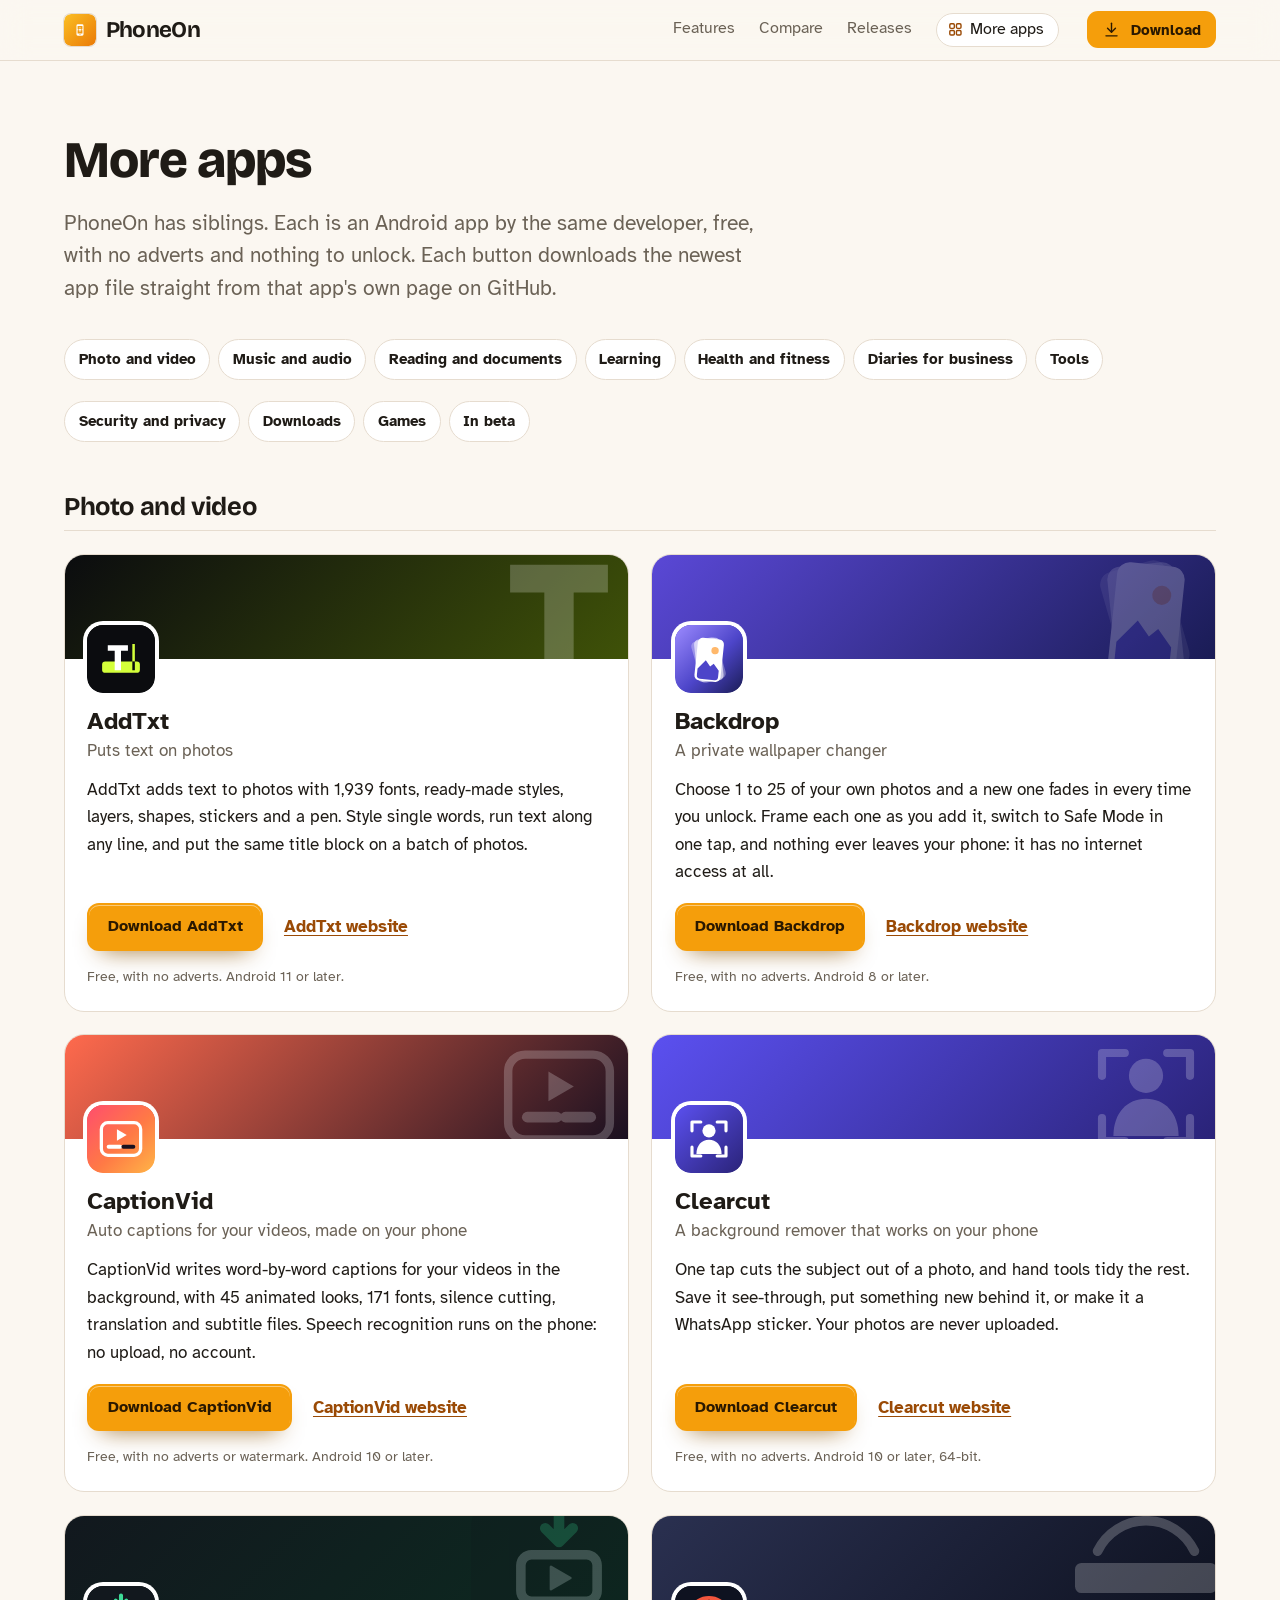
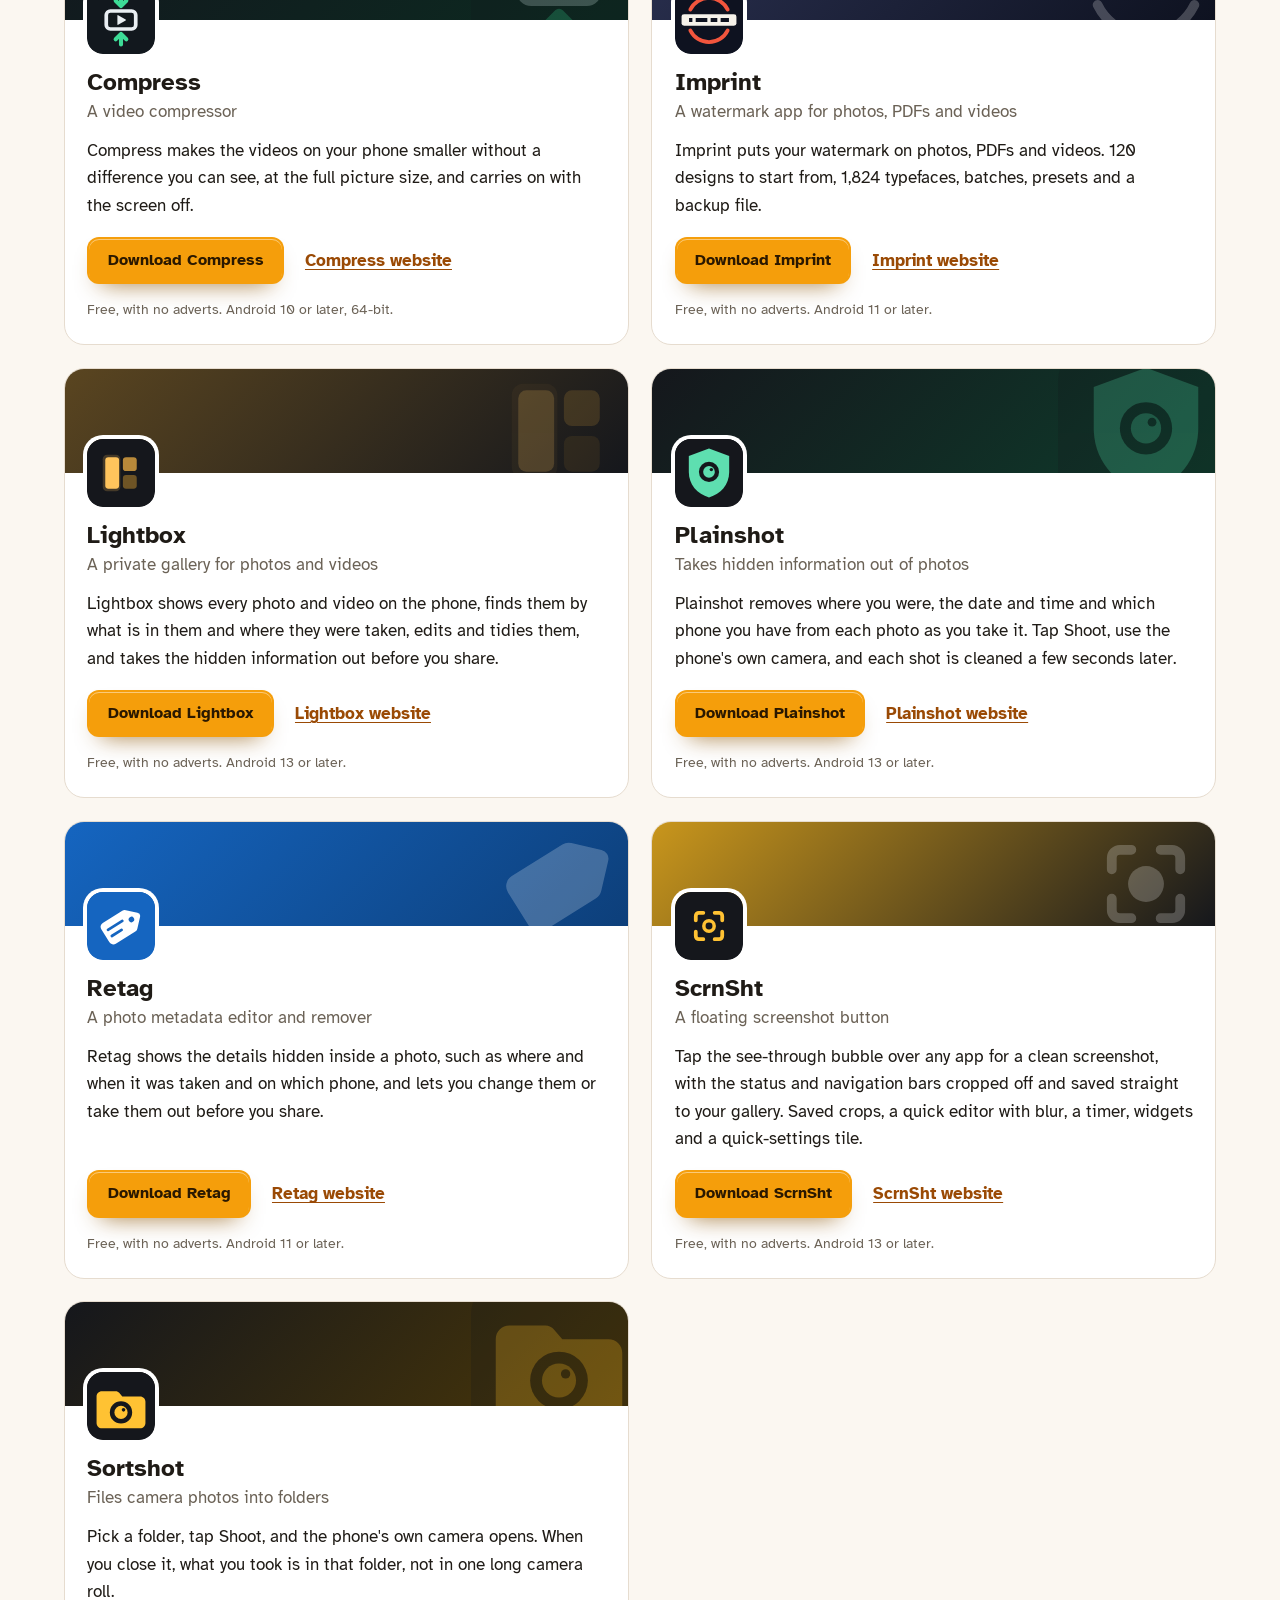
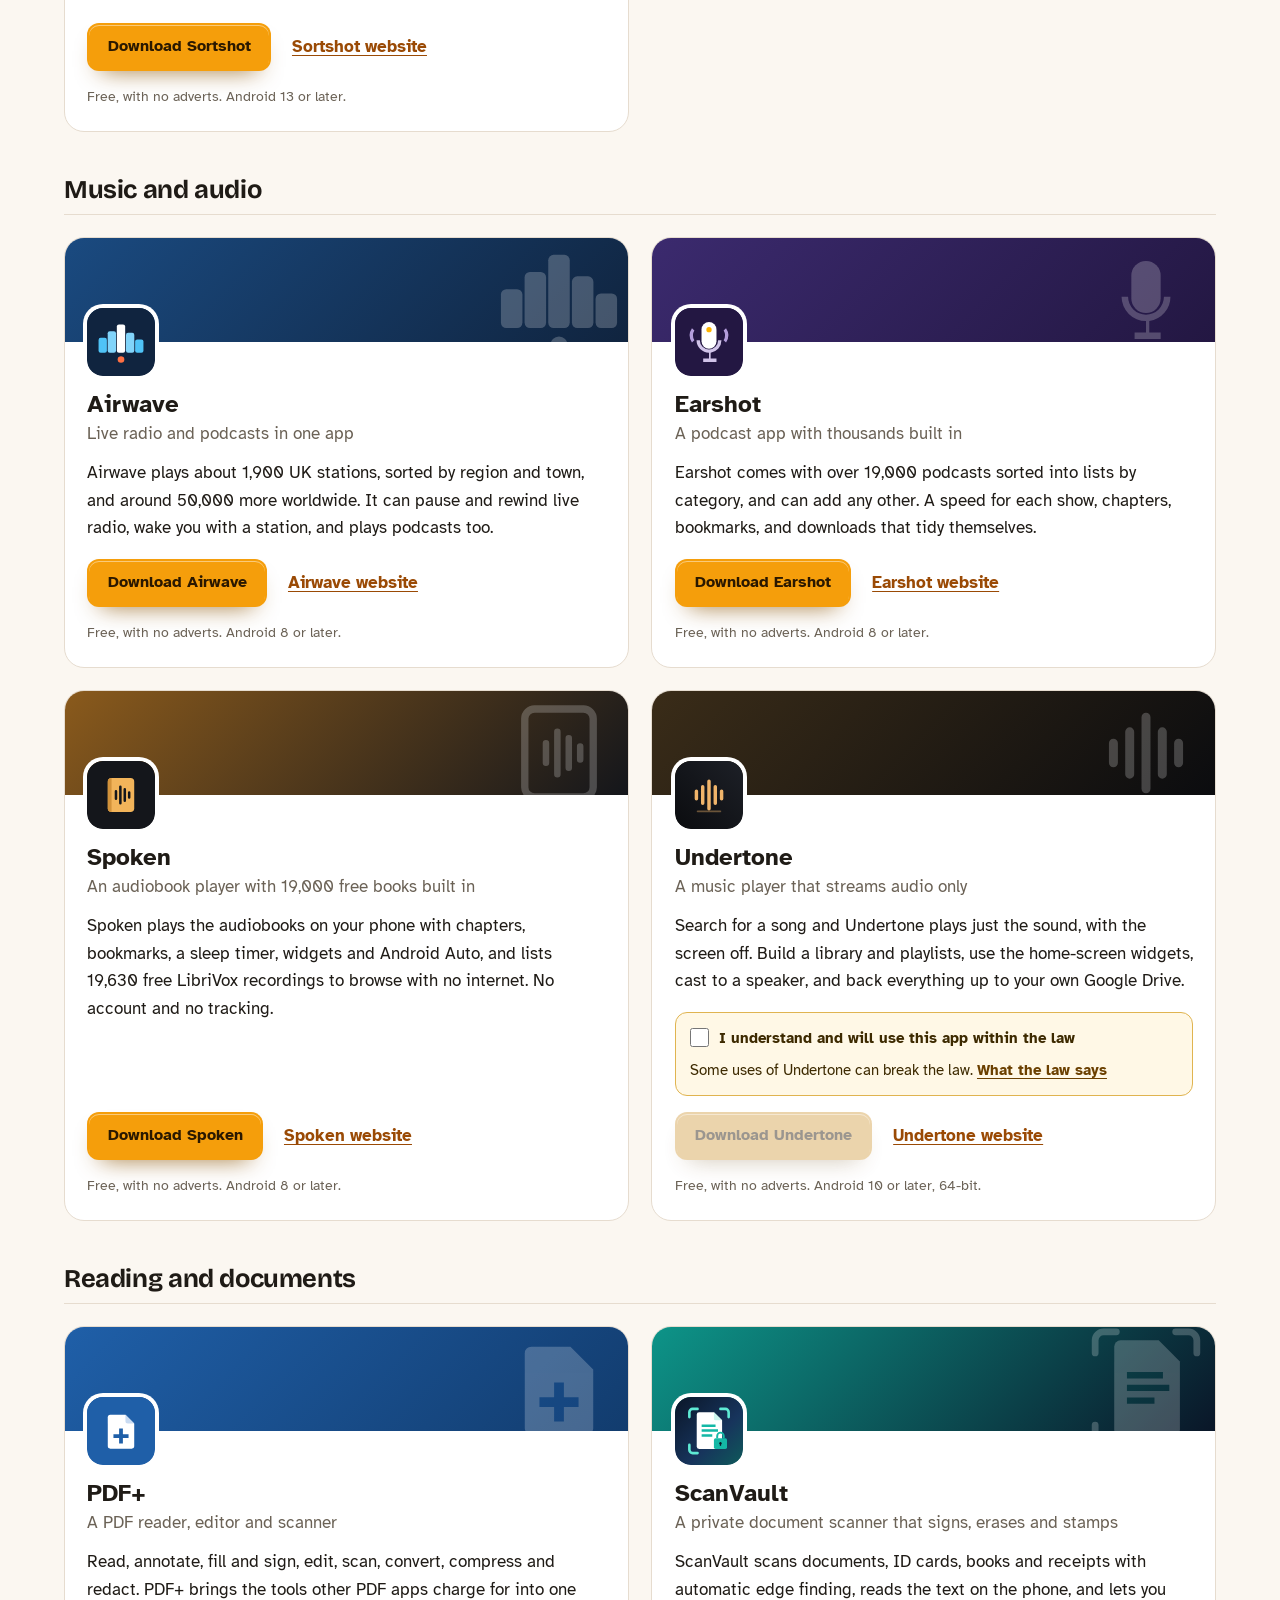
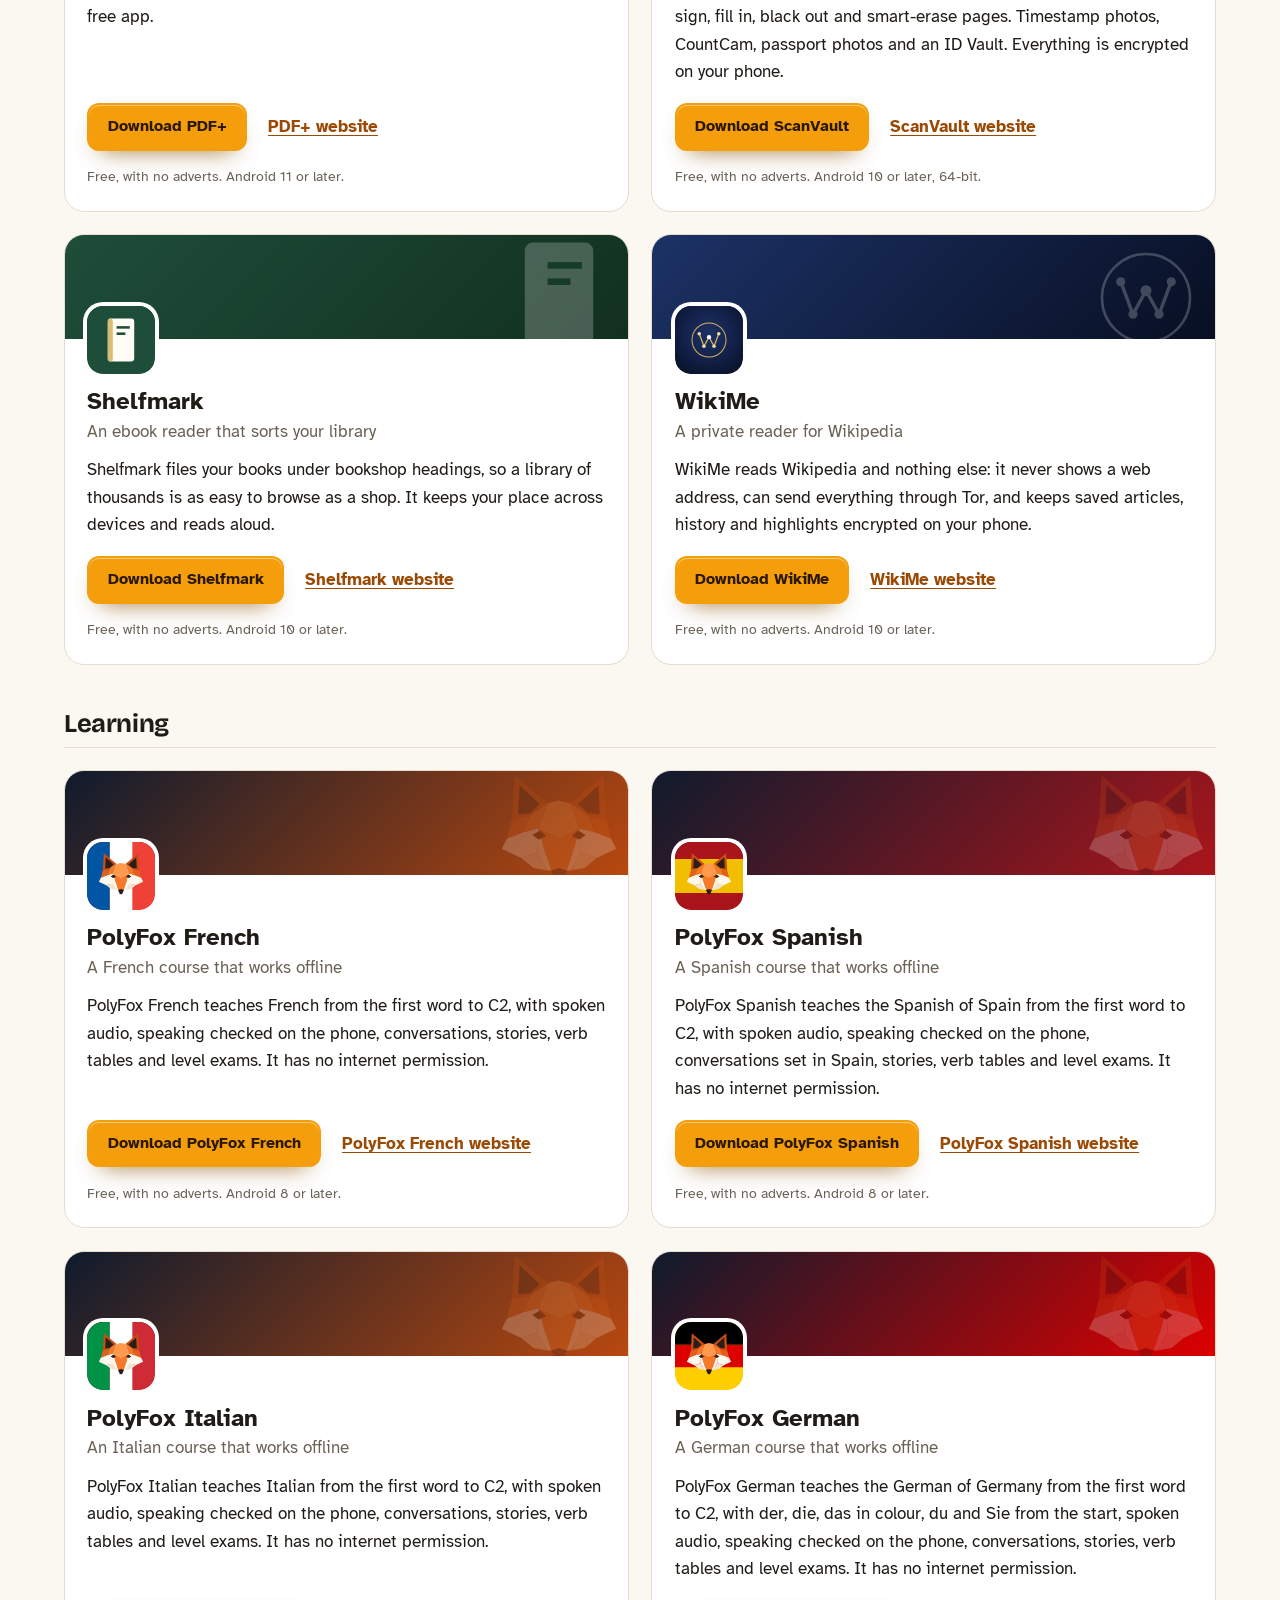
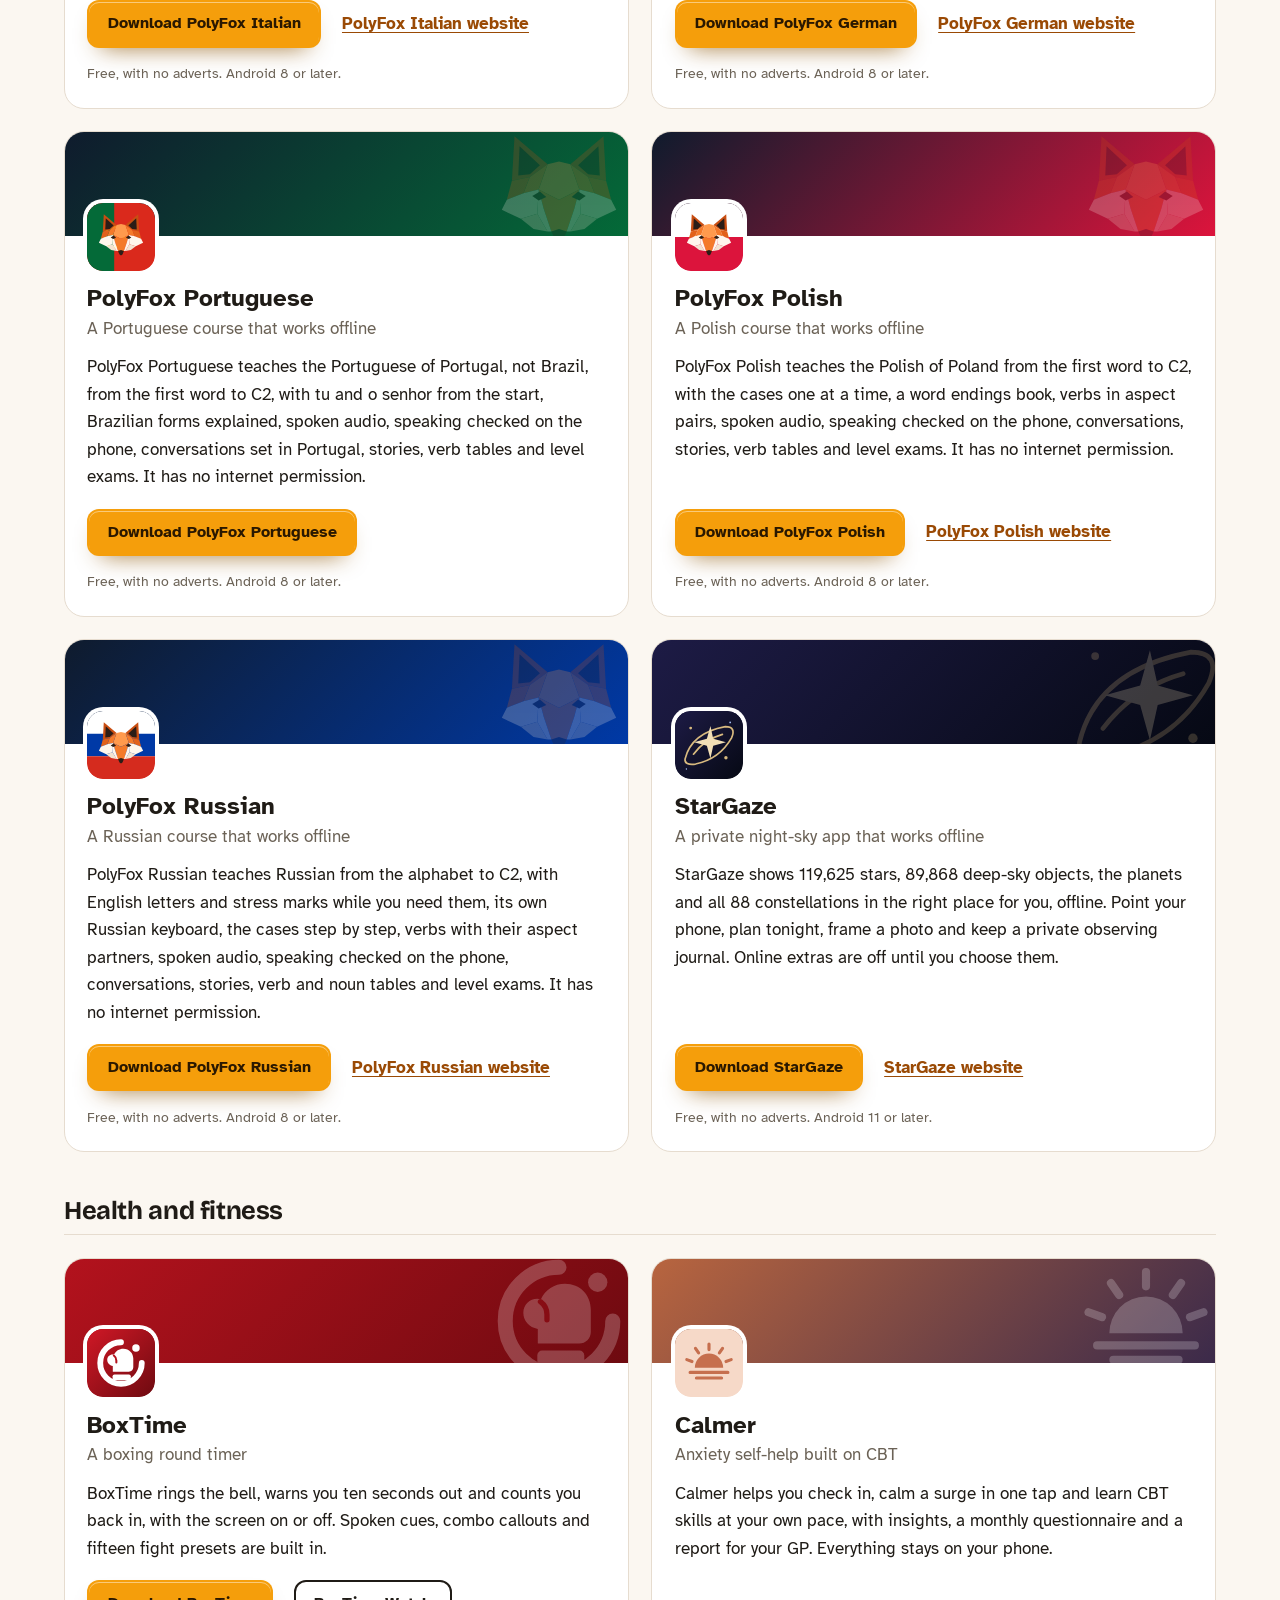
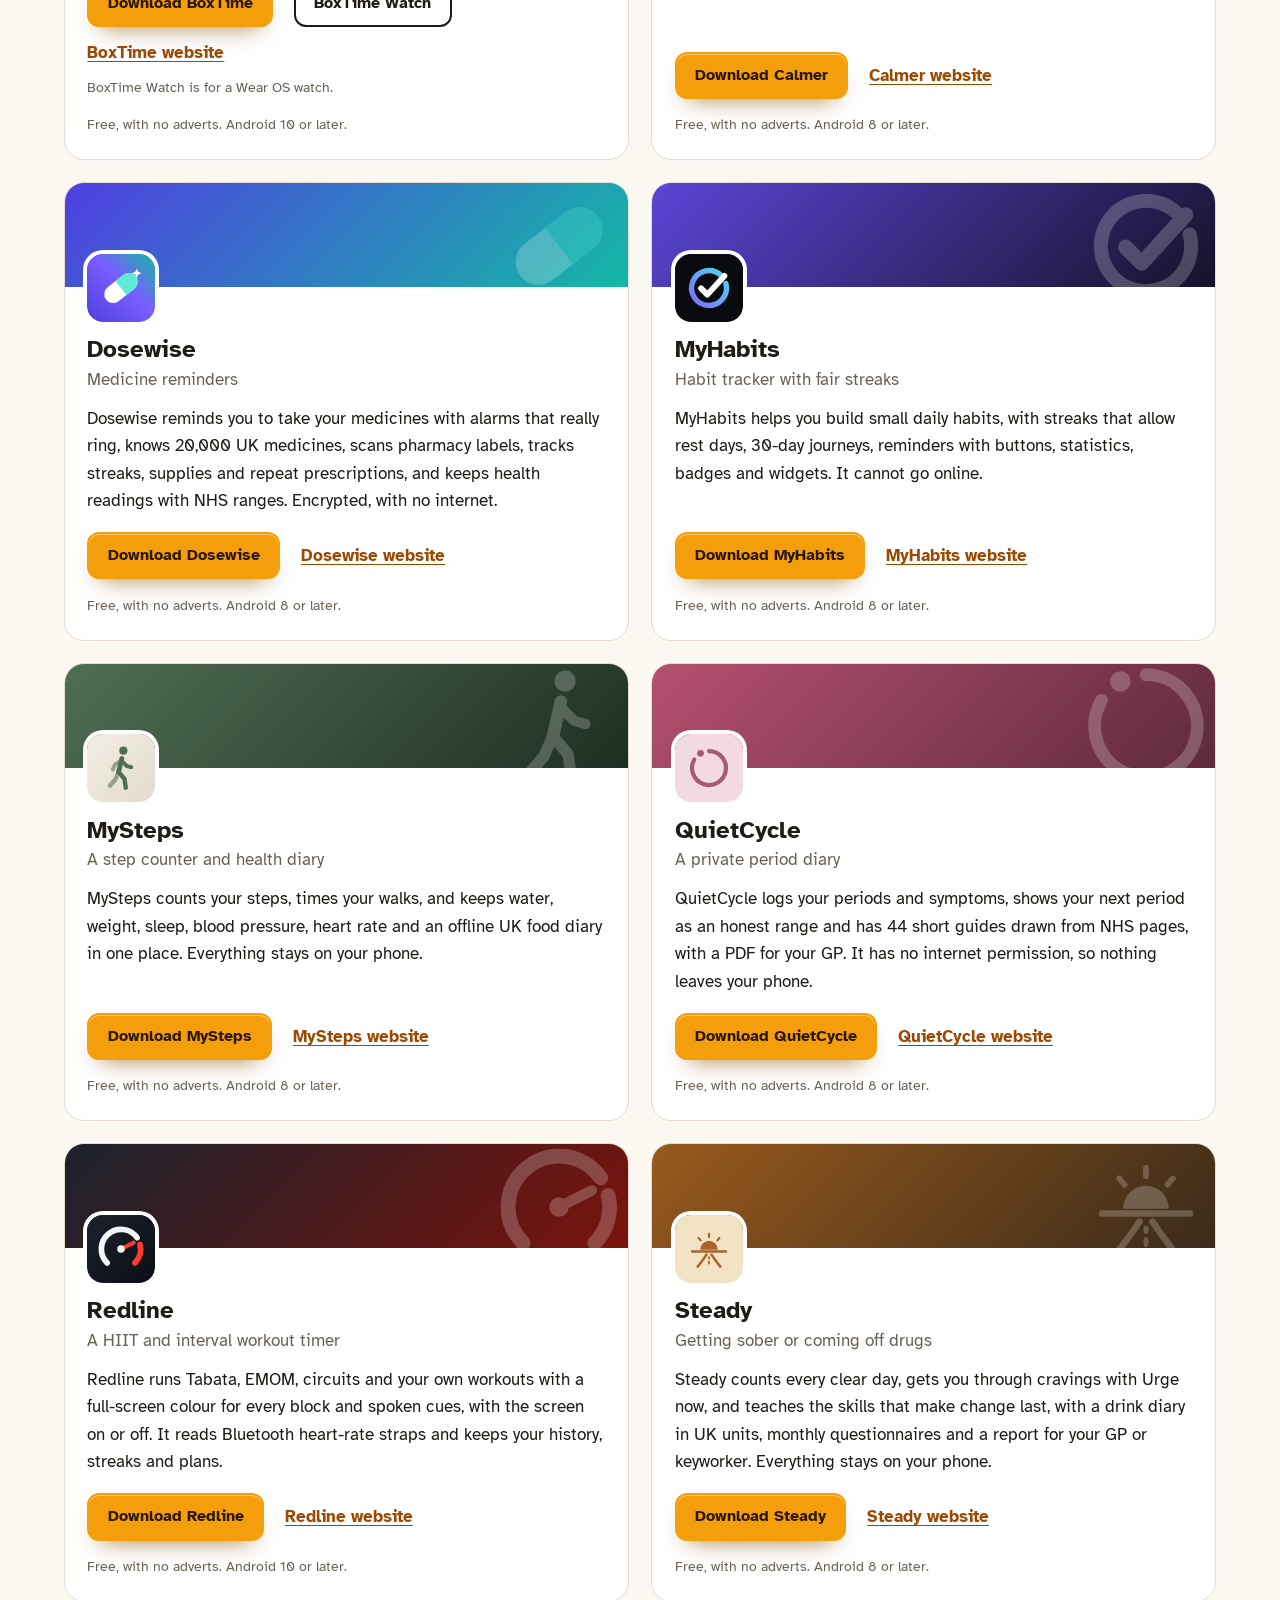
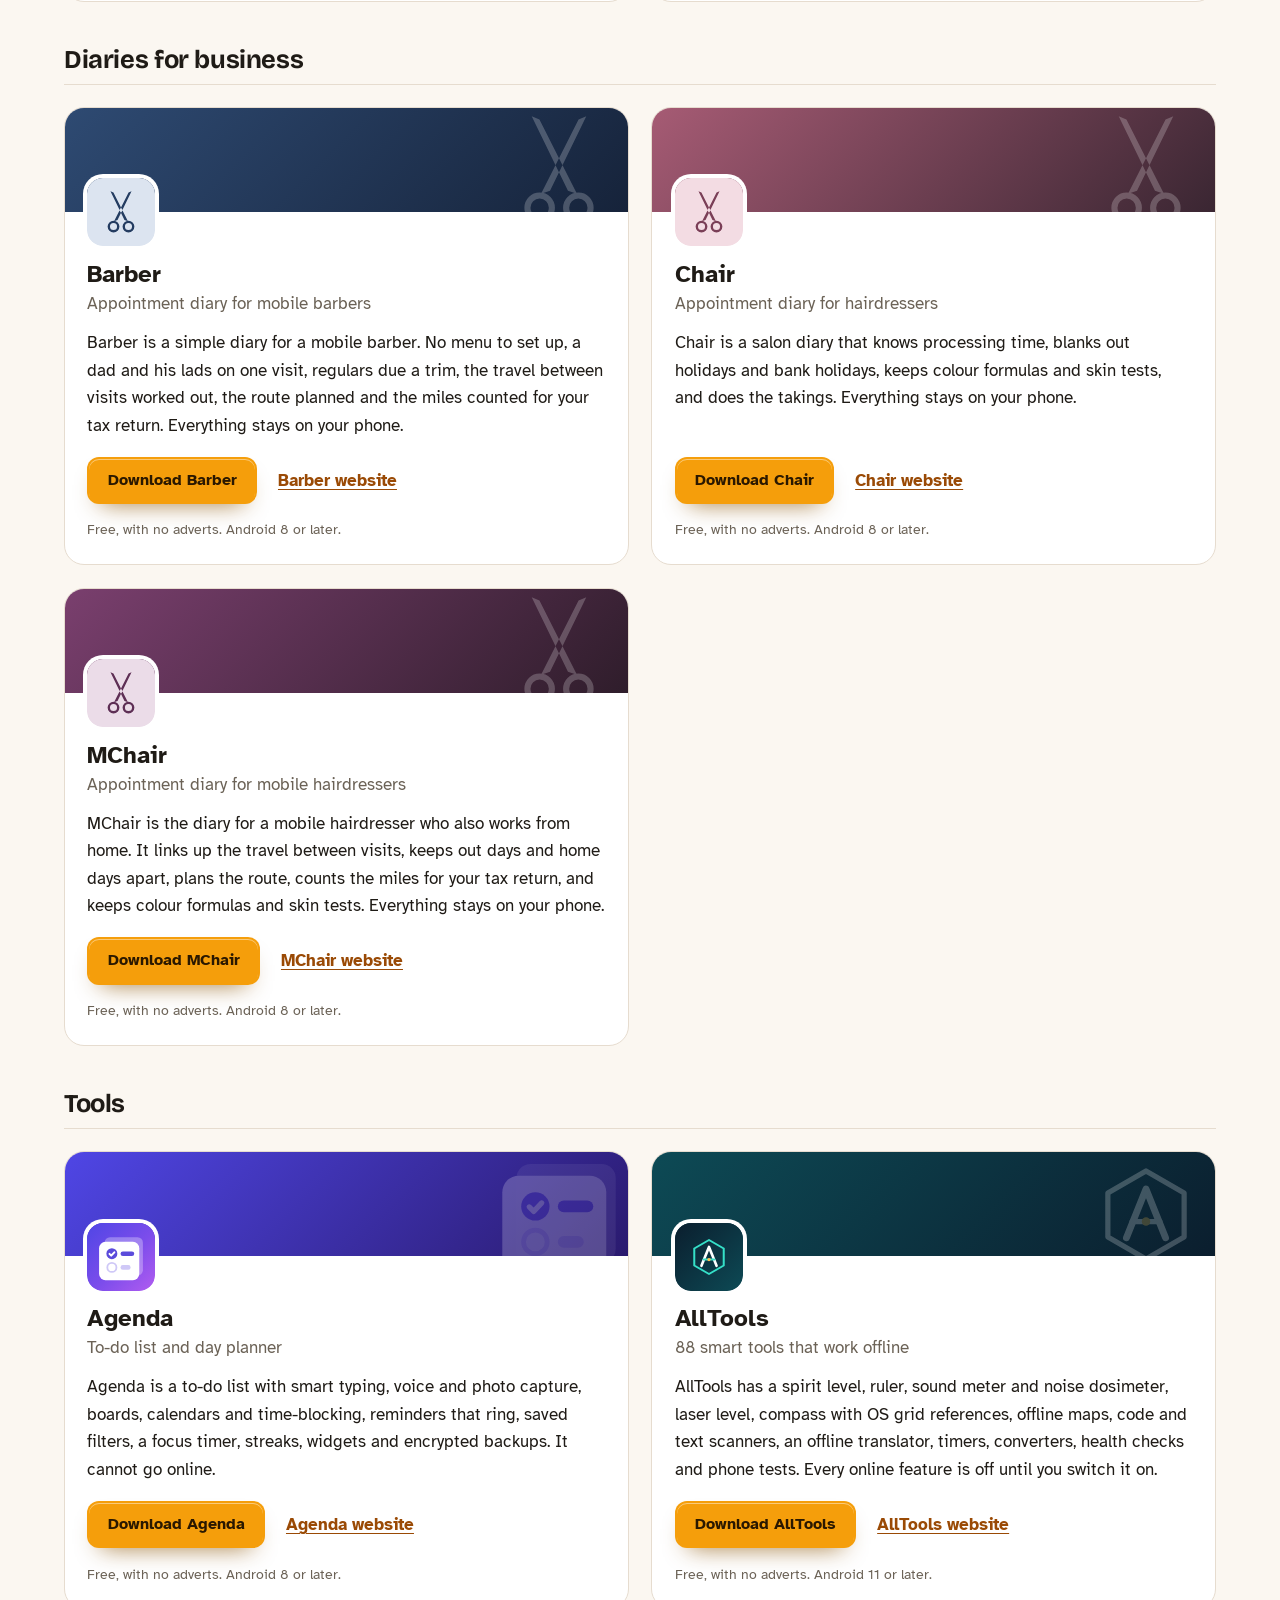
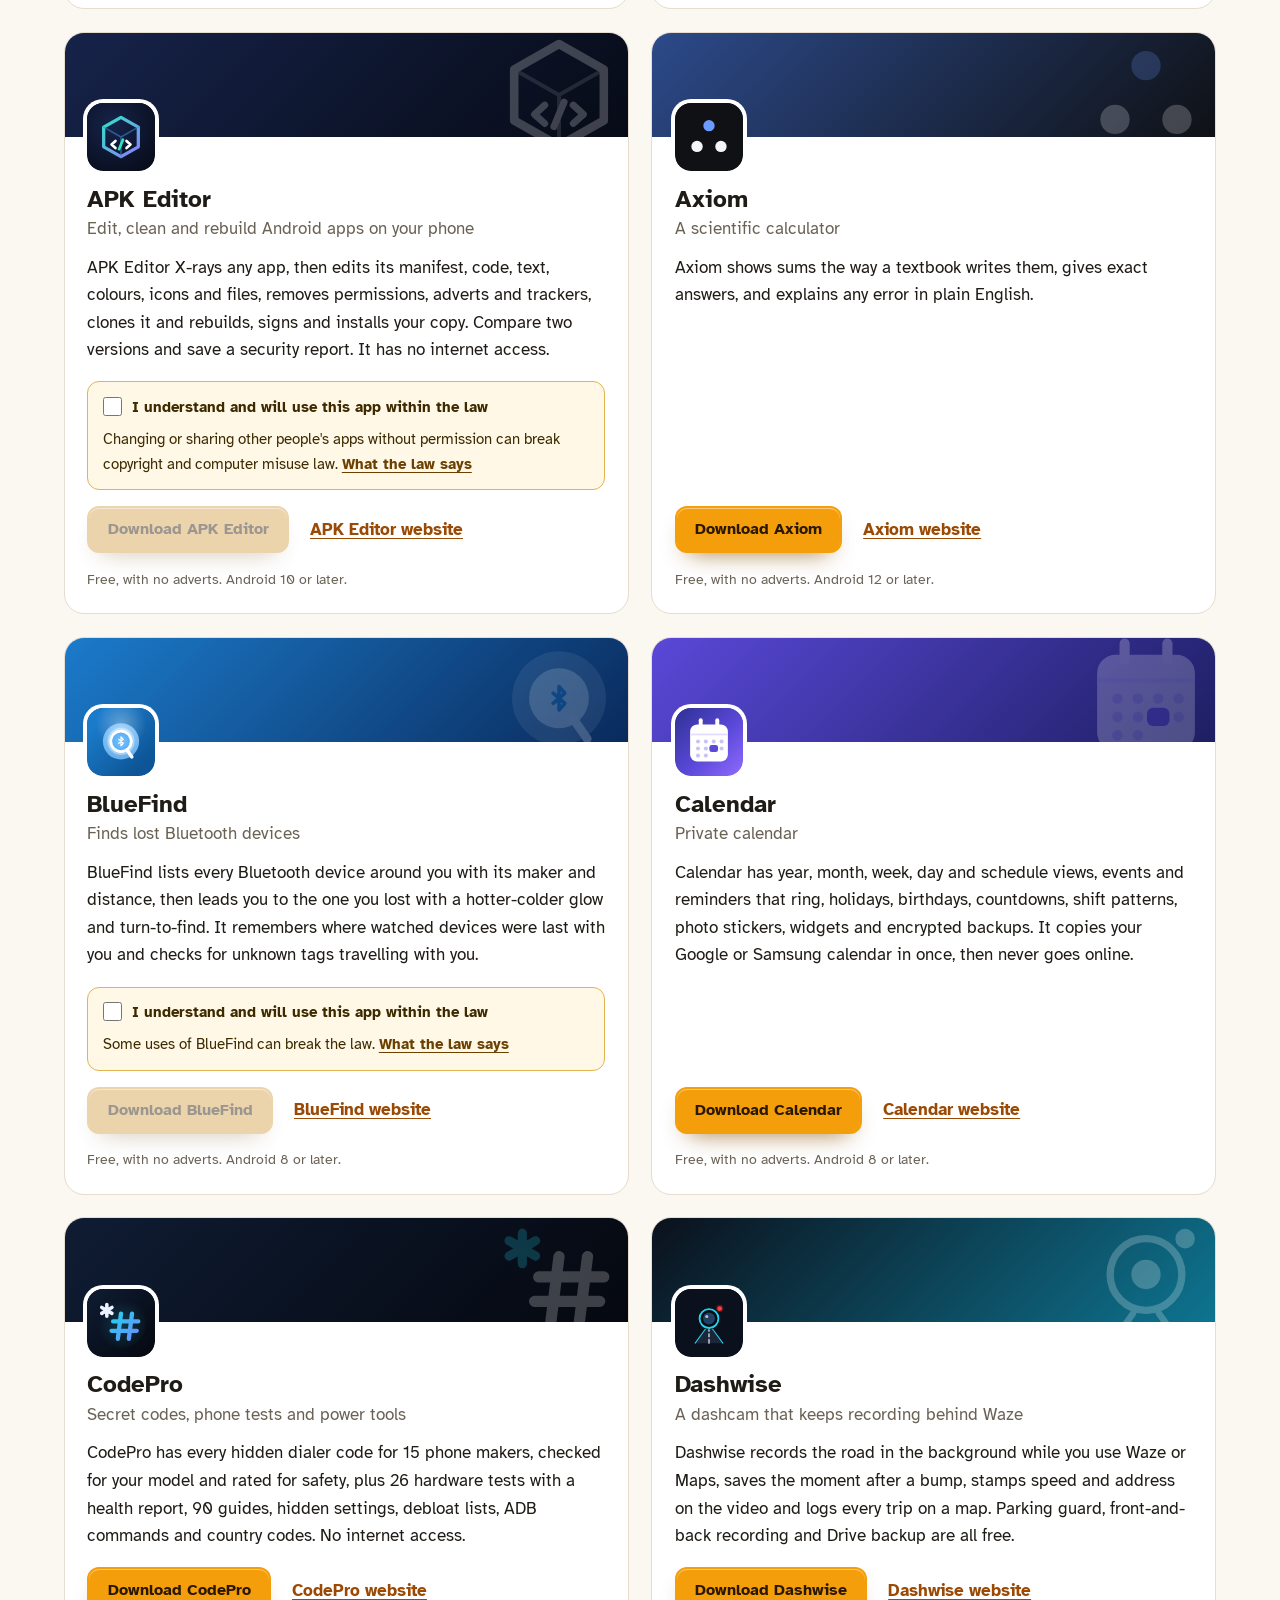
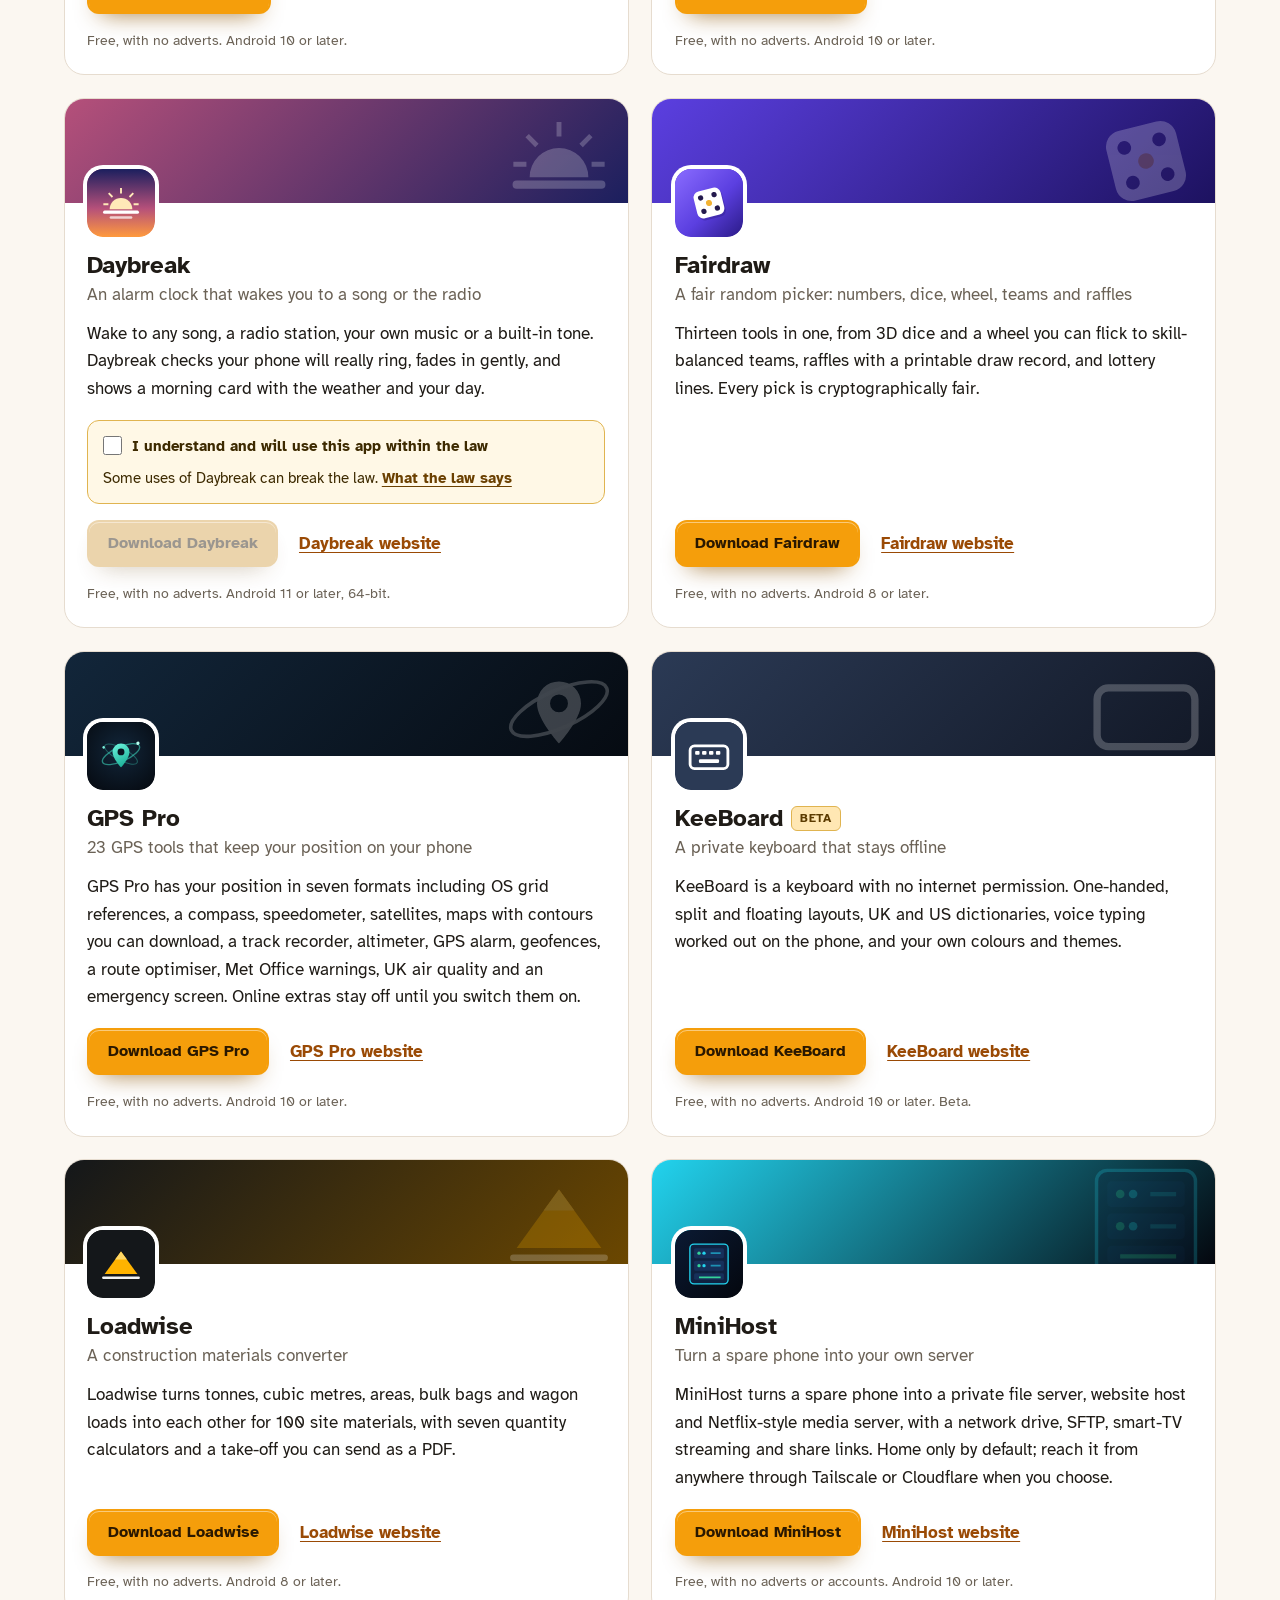
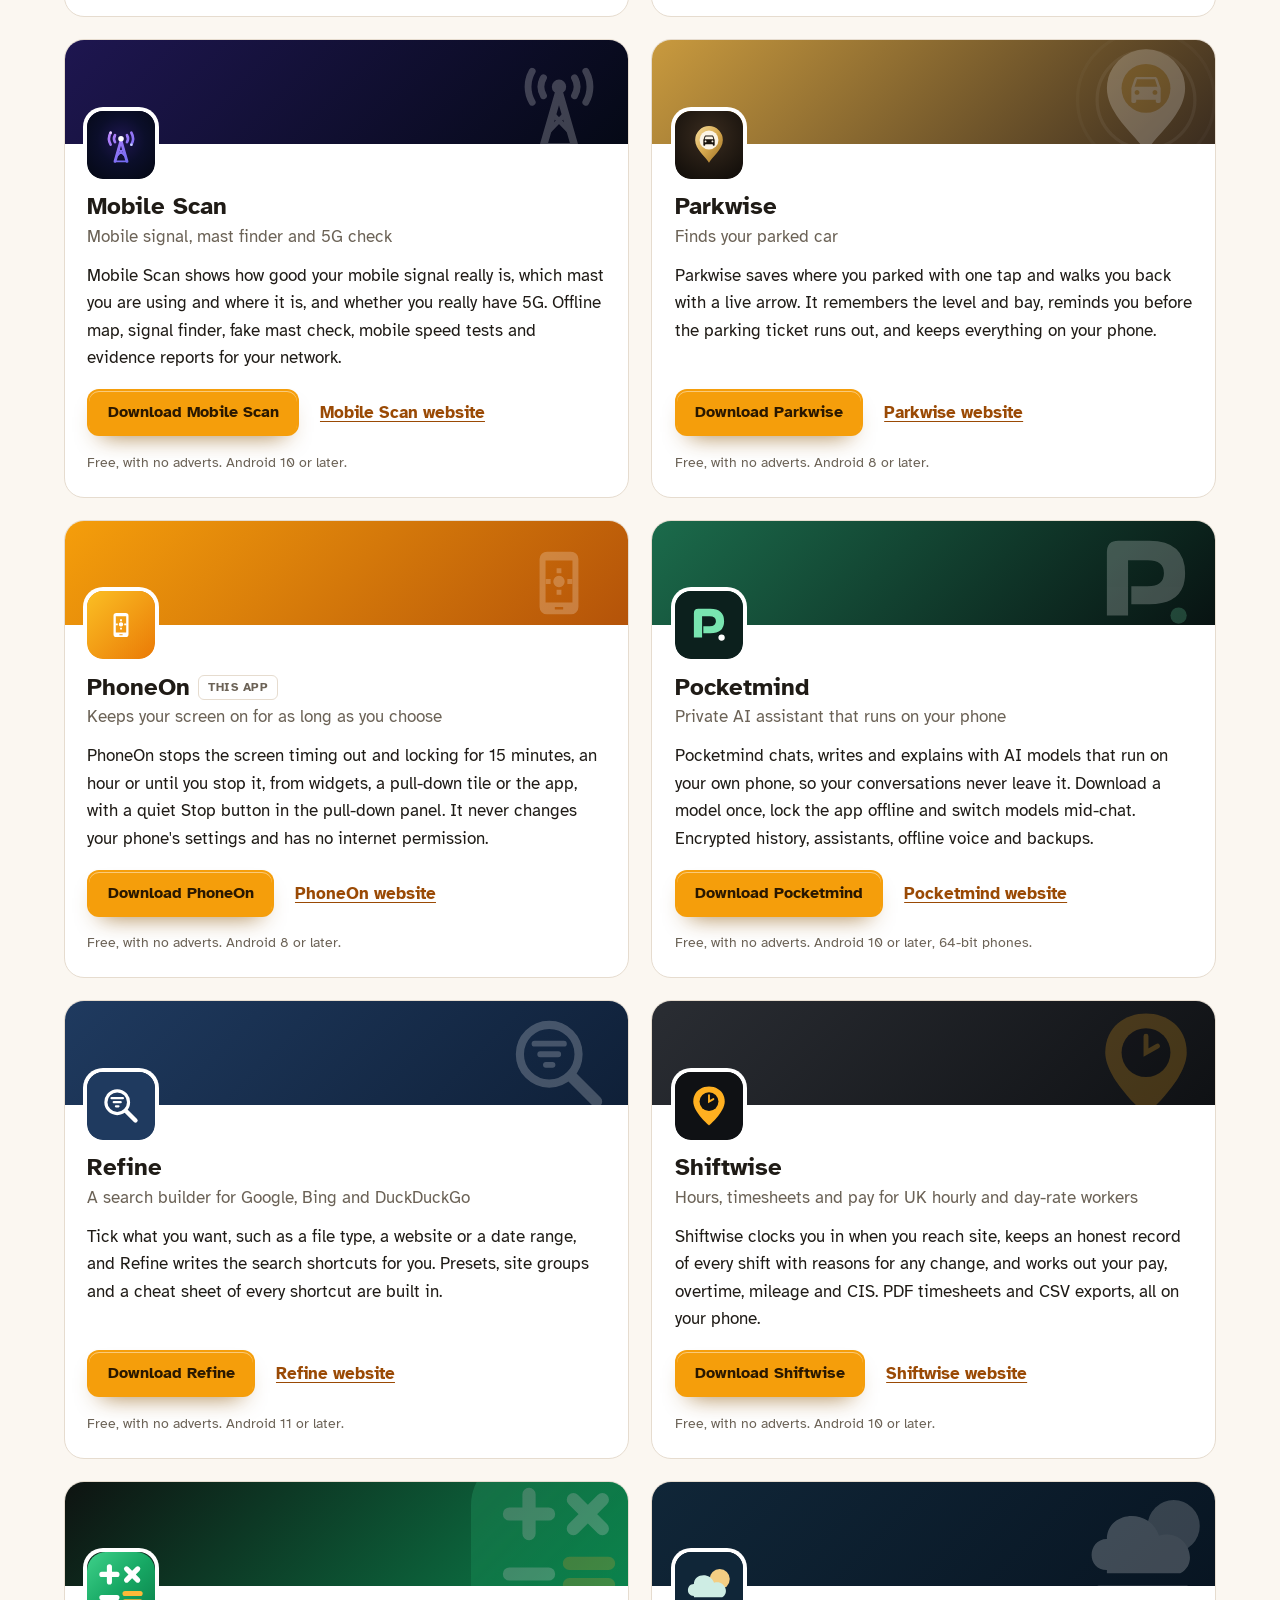
==== commit cd39d59c: "More apps: add APK Editor" ====
--- a/more-apps.html
+++ b/more-apps.html
@@ -85,7 +85,7 @@
 <li class="mapp" style="--b:#7a3f6e;--b2:#2f1d2b"><div class="mapp-cover" aria-hidden="true"><svg viewBox="0 0 108 108"><g transform="translate(54 54) scale(1.25) translate(-54 -52)"><path fill="#fff" fill-rule="evenodd" d="M37 70.5a7.5 7.5 0 1 0 15 0a7.5 7.5 0 1 0-15 0zM40 70.5a4.5 4.5 0 1 0 9 0a4.5 4.5 0 1 0-9 0zM56 70.5a7.5 7.5 0 1 0 15 0a7.5 7.5 0 1 0-15 0zM59 70.5a4.5 4.5 0 1 0 9 0a4.5 4.5 0 1 0-9 0z"/><path fill="#fff" d="M45.2 63.6 49.6 62.2 67.4 25.6 63.6 27.2zM62.8 63.6 58.4 62.2 40.6 25.6 44.4 27.2z"/><circle cx="54" cy="49.8" r="1.8" fill="none"/></g></svg></div><div class="mapp-body"><svg class="mapp-icon" viewBox="0 0 108 108" aria-hidden="true"><rect width="108" height="108" rx="24" fill="#EBDCE8"/><g transform="translate(54 54) scale(1.25) translate(-54 -52)"><path fill="#5E2F55" fill-rule="evenodd" d="M37 70.5a7.5 7.5 0 1 0 15 0a7.5 7.5 0 1 0-15 0zM40 70.5a4.5 4.5 0 1 0 9 0a4.5 4.5 0 1 0-9 0zM56 70.5a7.5 7.5 0 1 0 15 0a7.5 7.5 0 1 0-15 0zM59 70.5a4.5 4.5 0 1 0 9 0a4.5 4.5 0 1 0-9 0z"/><path fill="#5E2F55" d="M45.2 63.6 49.6 62.2 67.4 25.6 63.6 27.2zM62.8 63.6 58.4 62.2 40.6 25.6 44.4 27.2z"/><circle cx="54" cy="49.8" r="1.8" fill="#EBDCE8"/></g></svg><h3>MChair</h3><p class="mapp-kind">Appointment diary for mobile hairdressers</p><p class="mapp-say">MChair is the diary for a mobile hairdresser who also works from home. It links up the travel between visits, keeps out days and home days apart, plans the route, counts the miles for your tax return, and keeps colour formulas and skin tests. Everything stays on your phone.</p><p class="mapp-go"><a class="button" href="https://github.com/CustomGPTer/mchair/releases/latest/download/MChair.apk">Download MChair</a><a class="mapp-site" href="https://customgpter.github.io/mchair/">MChair website</a></p><p class="mapp-needs">Free, with no adverts. Android 8 or later.</p></div></li></ul></div>
 <div class="mapps-group" role="group" aria-labelledby="apps-tools"><h2 class="mapps-cat" id="apps-tools">Tools</h2>
 <ul class="mapps"><li class="mapp" style="--b:#4f46e5;--b2:#2a1a6e"><div class="mapp-cover" aria-hidden="true"><svg viewBox="0 0 108 108"><g transform="translate(54 56) scale(1.45) translate(-52 -56)"><rect x="34" y="33" width="42" height="42" rx="6" fill="#fff" fill-opacity=".3"/><rect x="28" y="38" width="44" height="42" rx="7" fill="#fff" fill-opacity=".95"/><circle cx="42" cy="51" r="6" fill="#5b4bdb"/><path d="M39.4 51.2l1.9 1.9 3.4-3.6" stroke="#fff" stroke-width="2.2" fill="none" stroke-linecap="round" stroke-linejoin="round"/><rect x="51.5" y="48.5" width="15" height="5" rx="2.5" fill="#5b4bdb"/><circle cx="42" cy="66" r="5" fill="none" stroke="#cfc8f7" stroke-width="2"/><rect x="51.5" y="63.5" width="11" height="5" rx="2.5" fill="#cfc8f7"/></g></svg></div><div class="mapp-body"><svg class="mapp-icon" viewBox="0 0 108 108" aria-hidden="true"><defs><linearGradient id="i-agenda-agi" x1="0" y1="0" x2="1" y2="1"><stop offset="0" stop-color="#4f46e5"/><stop offset=".55" stop-color="#7c4deb"/><stop offset="1" stop-color="#b15cf0"/></linearGradient></defs><rect width="108" height="108" rx="24" fill="url(#i-agenda-agi)"/><g transform="translate(54 56) scale(1.45) translate(-52 -56)"><rect x="34" y="33" width="42" height="42" rx="6" fill="#fff" fill-opacity=".3"/><rect x="28" y="38" width="44" height="42" rx="7" fill="#fff"/><circle cx="42" cy="51" r="6" fill="#5b4bdb"/><path d="M39.4 51.2l1.9 1.9 3.4-3.6" stroke="#fff" stroke-width="2.2" fill="none" stroke-linecap="round" stroke-linejoin="round"/><rect x="51.5" y="48.5" width="15" height="5" rx="2.5" fill="#5b4bdb"/><circle cx="42" cy="66" r="5" fill="none" stroke="#cfc8f7" stroke-width="2"/><rect x="51.5" y="63.5" width="11" height="5" rx="2.5" fill="#cfc8f7"/></g></svg><h3>Agenda</h3><p class="mapp-kind">To-do list and day planner</p><p class="mapp-say">Agenda is a to-do list with smart typing, voice and photo capture, boards, calendars and time-blocking, reminders that ring, saved filters, a focus timer, streaks, widgets and encrypted backups. It cannot go online.</p><p class="mapp-go"><a class="button" href="https://github.com/CustomGPTer/agenda/releases/latest/download/Agenda.apk">Download Agenda</a><a class="mapp-site" href="https://customgpter.github.io/agenda/">Agenda website</a></p><p class="mapp-needs">Free, with no adverts. Android 8 or later.</p></div></li>
-<li class="mapp" style="--b:#0d4a55;--b2:#0b1e2e"><div class="mapp-cover" aria-hidden="true"><svg viewBox="0 0 108 108"><path d="M54 27L77.4 40.5L77.4 67.5L54 81L30.6 67.5L30.6 40.5Z" stroke="#fff" stroke-width="3.2" stroke-linejoin="round" fill="none"/><path d="M42 68L54 38L66 68" stroke="#fff" stroke-width="4.2" stroke-linecap="round" stroke-linejoin="round" fill="none"/><path d="M45.5 58L62.5 58" stroke="#fff" stroke-width="3.2" stroke-linecap="round"/><circle cx="54" cy="58" r="2.6" fill="#ffc24b"/></svg></div><div class="mapp-body"><svg class="mapp-icon" viewBox="0 0 108 108" aria-hidden="true"><defs><linearGradient id="i-alltools-atbg" x1="0" y1="0" x2="1" y2="1"><stop offset="0" stop-color="#0b1e2e"/><stop offset="1" stop-color="#0d4a55"/></linearGradient></defs><rect width="108" height="108" rx="24" fill="url(#i-alltools-atbg)"/><path d="M54 27L77.4 40.5L77.4 67.5L54 81L30.6 67.5L30.6 40.5Z" stroke="#35e0c8" stroke-width="3.2" stroke-linejoin="round" fill="none"/><path d="M42 68L54 38L66 68" stroke="#fff" stroke-width="4.2" stroke-linecap="round" stroke-linejoin="round" fill="none"/><path d="M45.5 58L62.5 58" stroke="#35e0c8" stroke-width="3.2" stroke-linecap="round"/><circle cx="54" cy="58" r="2.6" fill="#ffc24b"/></svg><h3>AllTools</h3><p class="mapp-kind">88 smart tools that work offline</p><p class="mapp-say">AllTools has a spirit level, ruler, sound meter and noise dosimeter, laser level, compass with OS grid references, offline maps, code and text scanners, an offline translator, timers, converters, health checks and phone tests. Every online feature is off until you switch it on.</p><p class="mapp-go"><a class="button" href="https://github.com/CustomGPTer/alltools/releases/latest/download/AllTools.apk">Download AllTools</a><a class="mapp-site" href="https://customgpter.github.io/alltools/">AllTools website</a></p><p class="mapp-needs">Free, with no adverts. Android 11 or later.</p></div></li><li class="mapp" style="--b:#2c4a8a;--b2:#0f1115"><div class="mapp-cover" aria-hidden="true"><svg viewBox="0 0 108 108"><circle cx="54" cy="36" r="9" fill="#6c9bff"/><circle cx="35" cy="69" r="9" fill="#f3f5f8"/><circle cx="73" cy="69" r="9" fill="#f3f5f8"/></svg></div><div class="mapp-body"><svg class="mapp-icon" viewBox="0 0 108 108" aria-hidden="true"><rect width="108" height="108" rx="24" fill="#0f1115"/><circle cx="54" cy="36" r="9" fill="#6c9bff"/><circle cx="35" cy="69" r="9" fill="#f3f5f8"/><circle cx="73" cy="69" r="9" fill="#f3f5f8"/></svg><h3>Axiom</h3><p class="mapp-kind">A scientific calculator</p><p class="mapp-say">Axiom shows sums the way a textbook writes them, gives exact answers, and explains any error in plain English.</p><p class="mapp-go"><a class="button" href="https://github.com/CustomGPTer/axiom/releases/latest/download/Axiom.apk">Download Axiom</a><a class="mapp-site" href="https://customgpter.github.io/axiom/">Axiom website</a></p><p class="mapp-needs">Free, with no adverts. Android 12 or later.</p></div></li>
+<li class="mapp" style="--b:#0d4a55;--b2:#0b1e2e"><div class="mapp-cover" aria-hidden="true"><svg viewBox="0 0 108 108"><path d="M54 27L77.4 40.5L77.4 67.5L54 81L30.6 67.5L30.6 40.5Z" stroke="#fff" stroke-width="3.2" stroke-linejoin="round" fill="none"/><path d="M42 68L54 38L66 68" stroke="#fff" stroke-width="4.2" stroke-linecap="round" stroke-linejoin="round" fill="none"/><path d="M45.5 58L62.5 58" stroke="#fff" stroke-width="3.2" stroke-linecap="round"/><circle cx="54" cy="58" r="2.6" fill="#ffc24b"/></svg></div><div class="mapp-body"><svg class="mapp-icon" viewBox="0 0 108 108" aria-hidden="true"><defs><linearGradient id="i-alltools-atbg" x1="0" y1="0" x2="1" y2="1"><stop offset="0" stop-color="#0b1e2e"/><stop offset="1" stop-color="#0d4a55"/></linearGradient></defs><rect width="108" height="108" rx="24" fill="url(#i-alltools-atbg)"/><path d="M54 27L77.4 40.5L77.4 67.5L54 81L30.6 67.5L30.6 40.5Z" stroke="#35e0c8" stroke-width="3.2" stroke-linejoin="round" fill="none"/><path d="M42 68L54 38L66 68" stroke="#fff" stroke-width="4.2" stroke-linecap="round" stroke-linejoin="round" fill="none"/><path d="M45.5 58L62.5 58" stroke="#35e0c8" stroke-width="3.2" stroke-linecap="round"/><circle cx="54" cy="58" r="2.6" fill="#ffc24b"/></svg><h3>AllTools</h3><p class="mapp-kind">88 smart tools that work offline</p><p class="mapp-say">AllTools has a spirit level, ruler, sound meter and noise dosimeter, laser level, compass with OS grid references, offline maps, code and text scanners, an offline translator, timers, converters, health checks and phone tests. Every online feature is off until you switch it on.</p><p class="mapp-go"><a class="button" href="https://github.com/CustomGPTer/alltools/releases/latest/download/AllTools.apk">Download AllTools</a><a class="mapp-site" href="https://customgpter.github.io/alltools/">AllTools website</a></p><p class="mapp-needs">Free, with no adverts. Android 11 or later.</p></div></li><li class="mapp is-gated" style="--b:#16234a;--b2:#070b16"><div class="mapp-cover" aria-hidden="true"><svg viewBox="0 0 108 108"><g transform="translate(54 54) scale(1.25) translate(-54 -52)"><path d="M54 27L76 39.5L76 64.5L54 77L32 64.5L32 39.5Z" stroke="#fff" stroke-width="4.2" stroke-linejoin="round" fill="none"/><path d="M32 39.5L54 52L76 39.5M54 52L54 77" stroke="#fff" stroke-width="2" stroke-linecap="round" fill="none" opacity=".5"/><path d="M47 57L42 61.5L47 66M61 57L66 61.5L61 66" stroke="#fff" stroke-width="3.4" stroke-linecap="round" stroke-linejoin="round" fill="none"/><path d="M56.5 55.5L51.5 67.5" stroke="#fff" stroke-width="3.4" stroke-linecap="round"/></g></svg></div><div class="mapp-body"><svg class="mapp-icon" viewBox="0 0 108 108" aria-hidden="true"><defs><radialGradient id="i-apkeditor-aebg" cx="40" cy="34" r="96" gradientUnits="userSpaceOnUse"><stop offset="0" stop-color="#16234a"/><stop offset="1" stop-color="#070b16"/></radialGradient><linearGradient id="i-apkeditor-aehx" x1="32" y1="27" x2="76" y2="77" gradientUnits="userSpaceOnUse"><stop offset="0" stop-color="#2ee6c5"/><stop offset="1" stop-color="#8b7cff"/></linearGradient></defs><rect width="108" height="108" rx="24" fill="url(#i-apkeditor-aebg)"/><g transform="translate(54 54) scale(1.25) translate(-54 -52)"><path d="M54 27L76 39.5L76 64.5L54 77L32 64.5L32 39.5Z" stroke="url(#i-apkeditor-aehx)" stroke-width="4.2" stroke-linejoin="round" fill="none"/><path d="M32 39.5L54 52L76 39.5M54 52L54 77" stroke="#3d8fd6" stroke-width="2" stroke-linecap="round" fill="none" opacity=".55"/><path d="M47 57L42 61.5L47 66M61 57L66 61.5L61 66" stroke="#fff" stroke-width="3.4" stroke-linecap="round" stroke-linejoin="round" fill="none"/><path d="M56.5 55.5L51.5 67.5" stroke="#2ee6c5" stroke-width="3.4" stroke-linecap="round"/></g></svg><h3>APK Editor</h3><p class="mapp-kind">Edit, clean and rebuild Android apps on your phone</p><p class="mapp-say">APK Editor X-rays any app, then edits its manifest, code, text, colours, icons and files, removes permissions, adverts and trackers, clones it and rebuilds, signs and installs your copy. Compare two versions and save a security report. It has no internet access.</p><div class="mapp-law" data-gate><label><input type="checkbox"> I understand and will use this app within the law</label><p>Changing or sharing other people's apps without permission can break copyright and computer misuse law. <a href="https://customgpter.github.io/apkeditor/terms.html#law">What the law says</a></p><noscript><p>Turn on JavaScript to download, or use the <a href="https://customgpter.github.io/apkeditor/">APK Editor website</a>.</p></noscript></div><p class="mapp-go"><a class="button" data-href="https://github.com/CustomGPTer/apkeditor/releases/latest/download/APKEditor.apk" aria-disabled="true" role="link" tabindex="-1">Download APK Editor</a><a class="mapp-site" href="https://customgpter.github.io/apkeditor/">APK Editor website</a></p><p class="mapp-needs">Free, with no adverts. Android 10 or later.</p></div></li><li class="mapp" style="--b:#2c4a8a;--b2:#0f1115"><div class="mapp-cover" aria-hidden="true"><svg viewBox="0 0 108 108"><circle cx="54" cy="36" r="9" fill="#6c9bff"/><circle cx="35" cy="69" r="9" fill="#f3f5f8"/><circle cx="73" cy="69" r="9" fill="#f3f5f8"/></svg></div><div class="mapp-body"><svg class="mapp-icon" viewBox="0 0 108 108" aria-hidden="true"><rect width="108" height="108" rx="24" fill="#0f1115"/><circle cx="54" cy="36" r="9" fill="#6c9bff"/><circle cx="35" cy="69" r="9" fill="#f3f5f8"/><circle cx="73" cy="69" r="9" fill="#f3f5f8"/></svg><h3>Axiom</h3><p class="mapp-kind">A scientific calculator</p><p class="mapp-say">Axiom shows sums the way a textbook writes them, gives exact answers, and explains any error in plain English.</p><p class="mapp-go"><a class="button" href="https://github.com/CustomGPTer/axiom/releases/latest/download/Axiom.apk">Download Axiom</a><a class="mapp-site" href="https://customgpter.github.io/axiom/">Axiom website</a></p><p class="mapp-needs">Free, with no adverts. Android 12 or later.</p></div></li>
 <li class="mapp is-gated" style="--b:#1b7bcb;--b2:#0a2a5c"><div class="mapp-cover" aria-hidden="true"><svg viewBox="0 0 108 108"><circle cx="54" cy="52.92" r="28.8" fill="#fff" fill-opacity=".35"/><path d="M63 65.88L71.28 77.76" stroke="#fff" stroke-width="5.4" stroke-linecap="round"/><circle cx="54" cy="52.92" r="18.36" fill="#fff" fill-opacity=".95"/><path d="M50.4 49.75L57.6 56.09L54 60.12L54 45.72L57.6 49.75L50.4 56.09" fill="none" stroke="#1B7BCB" stroke-width="2.2" stroke-linecap="round" stroke-linejoin="round"/></svg></div><div class="mapp-body"><svg class="mapp-icon" viewBox="0 0 108 108" aria-hidden="true"><defs><linearGradient id="i-bluefind-bfa" gradientUnits="userSpaceOnUse" x1="18" y1="18" x2="90" y2="90"><stop offset="0" stop-color="#1B7BCB"/><stop offset="1" stop-color="#0D5596"/></linearGradient><radialGradient id="i-bluefind-bfb" gradientUnits="userSpaceOnUse" cx="54" cy="26" r="40"><stop offset="0" stop-color="#fff" stop-opacity=".33"/><stop offset="1" stop-color="#fff" stop-opacity="0"/></radialGradient><radialGradient id="i-bluefind-bfc" gradientUnits="userSpaceOnUse" cx="54" cy="39.6" r="39.6"><stop offset="0" stop-color="#B7E0FF"/><stop offset=".6" stop-color="#7FC0F5"/><stop offset="1" stop-color="#6AB0EC"/></radialGradient><radialGradient id="i-bluefind-bfd" gradientUnits="userSpaceOnUse" cx="54" cy="52.92" r="14.4"><stop offset="0" stop-color="#79C3FF"/><stop offset="1" stop-color="#5AAEF5"/></radialGradient></defs><rect width="108" height="108" rx="24" fill="url(#i-bluefind-bfa)"/><rect width="108" height="108" rx="24" fill="url(#i-bluefind-bfb)"/><circle cx="54" cy="52.92" r="28.8" fill="url(#i-bluefind-bfc)"/><circle cx="54" cy="52.92" r="21.6" fill="#fff" fill-opacity=".35"/><path d="M63 65.88L71.28 77.76" stroke="#fff" stroke-width="5.4" stroke-linecap="round"/><circle cx="54" cy="52.92" r="18.36" fill="#fff"/><circle cx="54" cy="52.92" r="14.04" fill="url(#i-bluefind-bfd)"/><path d="M50.4 49.75L57.6 56.09L54 60.12L54 45.72L57.6 49.75L50.4 56.09" fill="none" stroke="#fff" stroke-width="1.87" stroke-linecap="round" stroke-linejoin="round"/></svg><h3>BlueFind</h3><p class="mapp-kind">Finds lost Bluetooth devices</p><p class="mapp-say">BlueFind lists every Bluetooth device around you with its maker and distance, then leads you to the one you lost with a hotter-colder glow and turn-to-find. It remembers where watched devices were last with you and checks for unknown tags travelling with you.</p><div class="mapp-law" data-gate><label><input type="checkbox"> I understand and will use this app within the law</label><p>Some uses of BlueFind can break the law. <a href="https://customgpter.github.io/bluefind/terms.html#law">What the law says</a></p><noscript><p>Turn on JavaScript to download, or use the <a href="https://customgpter.github.io/bluefind/">BlueFind website</a>.</p></noscript></div><p class="mapp-go"><a class="button" data-href="https://github.com/CustomGPTer/bluefind/releases/latest/download/BlueFind.apk" aria-disabled="true" role="link" tabindex="-1">Download BlueFind</a><a class="mapp-site" href="https://customgpter.github.io/bluefind/">BlueFind website</a></p><p class="mapp-needs">Free, with no adverts. Android 8 or later.</p></div></li>
 <li class="mapp" style="--b:#5a48d8;--b2:#1d1f63"><div class="mapp-cover" aria-hidden="true"><svg viewBox="0 0 108 108"><g transform="translate(54 55) scale(1.25) translate(-54 -55)"><path d="M39,32 h30 a9,9 0 0 1 9,9 v29 a9,9 0 0 1 -9,9 h-30 a9,9 0 0 1 -9,-9 v-29 a9,9 0 0 1 9,-9 z" fill="#fff" fill-opacity=".95"/><rect x="41" y="24" width="5" height="13" rx="2.5" fill="#fff"/><rect x="62" y="24" width="5" height="13" rx="2.5" fill="#fff"/><rect x="30" y="43.5" width="48" height="2.2" fill="#e3deff"/><g fill="#c9c2f7"><circle cx="40" cy="53.5" r="2.6"/><circle cx="50" cy="53.5" r="2.6"/><circle cx="60" cy="53.5" r="2.6"/><circle cx="70" cy="53.5" r="2.6"/><circle cx="40" cy="62.5" r="2.6"/><circle cx="50" cy="62.5" r="2.6"/><circle cx="70" cy="62.5" r="2.6"/><circle cx="40" cy="71.5" r="2.6"/><circle cx="50" cy="71.5" r="2.6"/></g><rect x="54.5" y="58" width="11" height="9" rx="3" fill="#5a48d8"/></g></svg></div><div class="mapp-body"><svg class="mapp-icon" viewBox="0 0 108 108" aria-hidden="true"><defs><linearGradient id="i-calendar-cli" x1="0" y1="0" x2="1" y2="1"><stop offset="0" stop-color="#2e3192"/><stop offset=".55" stop-color="#5a48d8"/><stop offset="1" stop-color="#8f6bff"/></linearGradient></defs><rect width="108" height="108" rx="24" fill="url(#i-calendar-cli)"/><g transform="translate(54 55) scale(1.25) translate(-54 -55)"><path d="M39,32 h30 a9,9 0 0 1 9,9 v29 a9,9 0 0 1 -9,9 h-30 a9,9 0 0 1 -9,-9 v-29 a9,9 0 0 1 9,-9 z" fill="#fff"/><rect x="41" y="24" width="5" height="13" rx="2.5" fill="#fff"/><rect x="62" y="24" width="5" height="13" rx="2.5" fill="#fff"/><rect x="30" y="43.5" width="48" height="2.2" fill="#e3deff"/><g fill="#c9c2f7"><circle cx="40" cy="53.5" r="2.6"/><circle cx="50" cy="53.5" r="2.6"/><circle cx="60" cy="53.5" r="2.6"/><circle cx="70" cy="53.5" r="2.6"/><circle cx="40" cy="62.5" r="2.6"/><circle cx="50" cy="62.5" r="2.6"/><circle cx="70" cy="62.5" r="2.6"/><circle cx="40" cy="71.5" r="2.6"/><circle cx="50" cy="71.5" r="2.6"/></g><rect x="54.5" y="58" width="11" height="9" rx="3" fill="#5a48d8"/></g></svg><h3>Calendar</h3><p class="mapp-kind">Private calendar</p><p class="mapp-say">Calendar has year, month, week, day and schedule views, events and reminders that ring, holidays, birthdays, countdowns, shift patterns, photo stickers, widgets and encrypted backups. It copies your Google or Samsung calendar in once, then never goes online.</p><p class="mapp-go"><a class="button" href="https://github.com/CustomGPTer/calendar/releases/latest/download/Calendar.apk">Download Calendar</a><a class="mapp-site" href="https://customgpter.github.io/calendar/">Calendar website</a></p><p class="mapp-needs">Free, with no adverts. Android 8 or later.</p></div></li>
 <li class="mapp" style="--b:#0f1c33;--b2:#05080f"><div class="mapp-cover" aria-hidden="true"><svg viewBox="0 0 108 108"><g transform="translate(54 54) scale(1.25) translate(-54 -54)"><path d="M54 42L50 74M68 42L64 74M44 52L76 52M42 64L74 64" fill="none" stroke="#fff" stroke-width="5.5" stroke-linecap="round"/><path d="M36 30.5L36 45.5M29.5 34.25L42.5 41.75M29.5 41.75L42.5 34.25" fill="none" stroke="#22D3EE" stroke-width="4.5" stroke-linecap="round"/></g></svg></div><div class="mapp-body"><svg class="mapp-icon" viewBox="0 0 108 108" aria-hidden="true"><defs><linearGradient id="i-codepro-cpbg" x1="0" y1="0" x2="1" y2="1"><stop offset="0" stop-color="#0F1C33"/><stop offset="1" stop-color="#05080F"/></linearGradient><radialGradient id="i-codepro-cpgl" cx="58" cy="58" r="40" gradientUnits="userSpaceOnUse"><stop offset="0" stop-color="#22D3EE" stop-opacity=".2"/><stop offset="1" stop-color="#22D3EE" stop-opacity="0"/></radialGradient><linearGradient id="i-codepro-cphs" x1="42" y1="42" x2="76" y2="74" gradientUnits="userSpaceOnUse"><stop offset="0" stop-color="#22D3EE"/><stop offset="1" stop-color="#6E8BFF"/></linearGradient></defs><rect width="108" height="108" rx="24" fill="url(#i-codepro-cpbg)"/><circle cx="54" cy="54" r="40" fill="url(#i-codepro-cpgl)"/><g transform="translate(54 54) scale(1.25) translate(-54 -54)"><path d="M54 42L50 74M68 42L64 74M44 52L76 52M42 64L74 64" fill="none" stroke="url(#i-codepro-cphs)" stroke-width="5.5" stroke-linecap="round"/><path d="M36 30.5L36 45.5M29.5 34.25L42.5 41.75M29.5 41.75L42.5 34.25" fill="none" stroke="#EAF2FF" stroke-width="4.5" stroke-linecap="round"/></g></svg><h3>CodePro</h3><p class="mapp-kind">Secret codes, phone tests and power tools</p><p class="mapp-say">CodePro has every hidden dialer code for 15 phone makers, checked for your model and rated for safety, plus 26 hardware tests with a health report, 90 guides, hidden settings, debloat lists, ADB commands and country codes. No internet access.</p><p class="mapp-go"><a class="button" href="https://github.com/CustomGPTer/codepro/releases/latest/download/CodePro.apk">Download CodePro</a><a class="mapp-site" href="https://customgpter.github.io/codepro/">CodePro website</a></p><p class="mapp-needs">Free, with no adverts. Android 10 or later.</p></div></li>
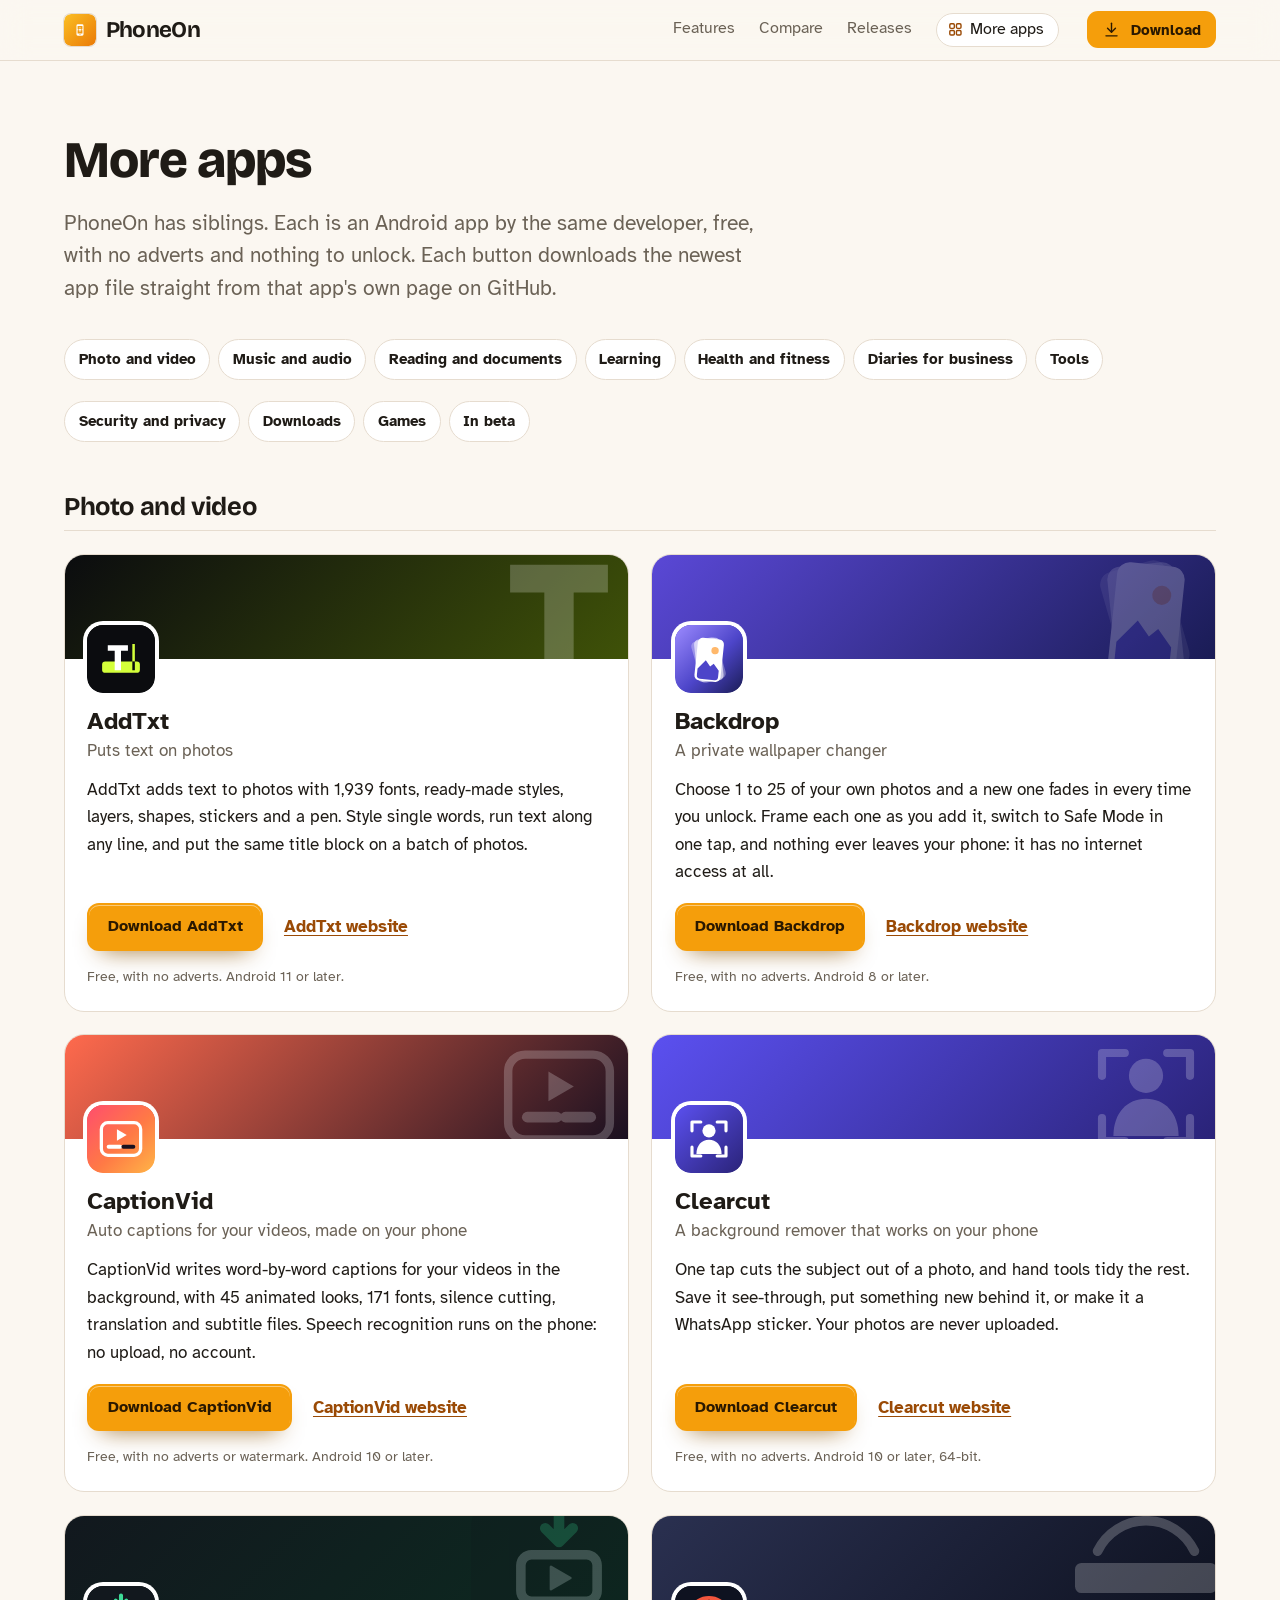
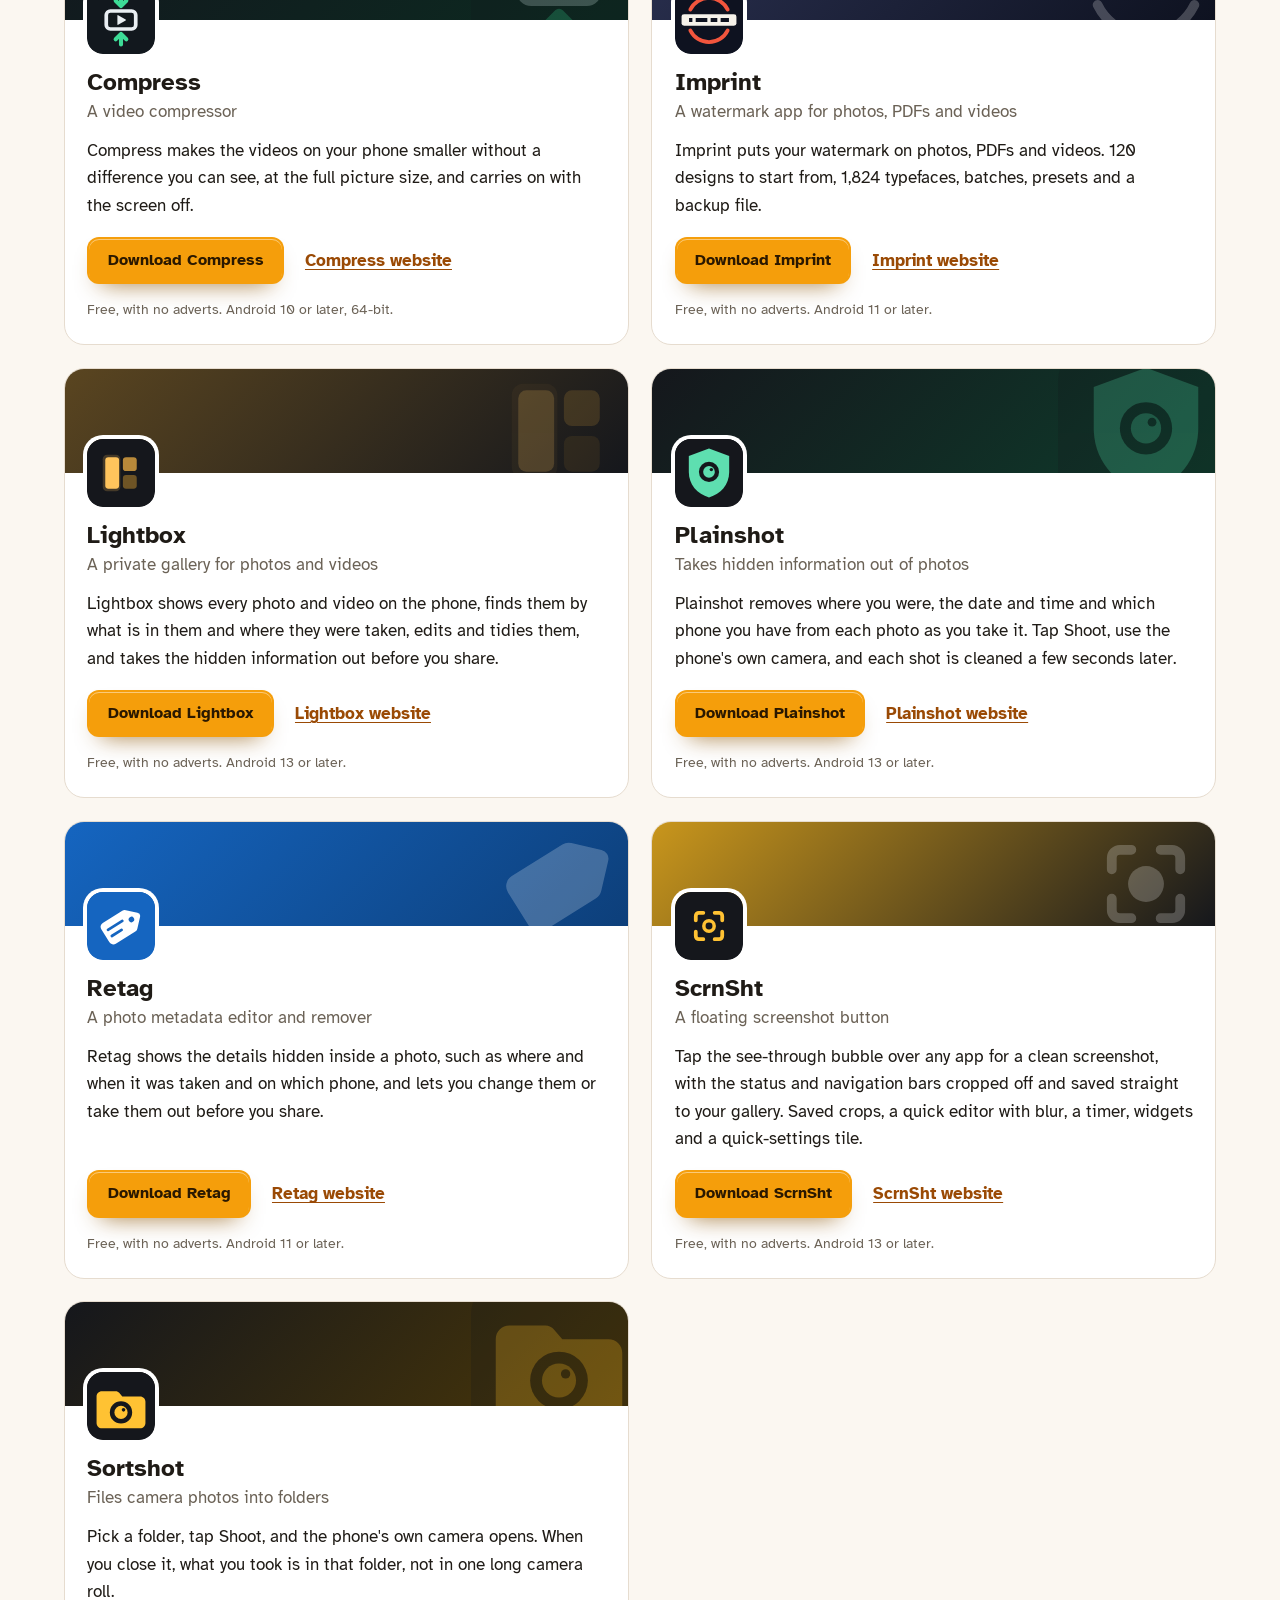
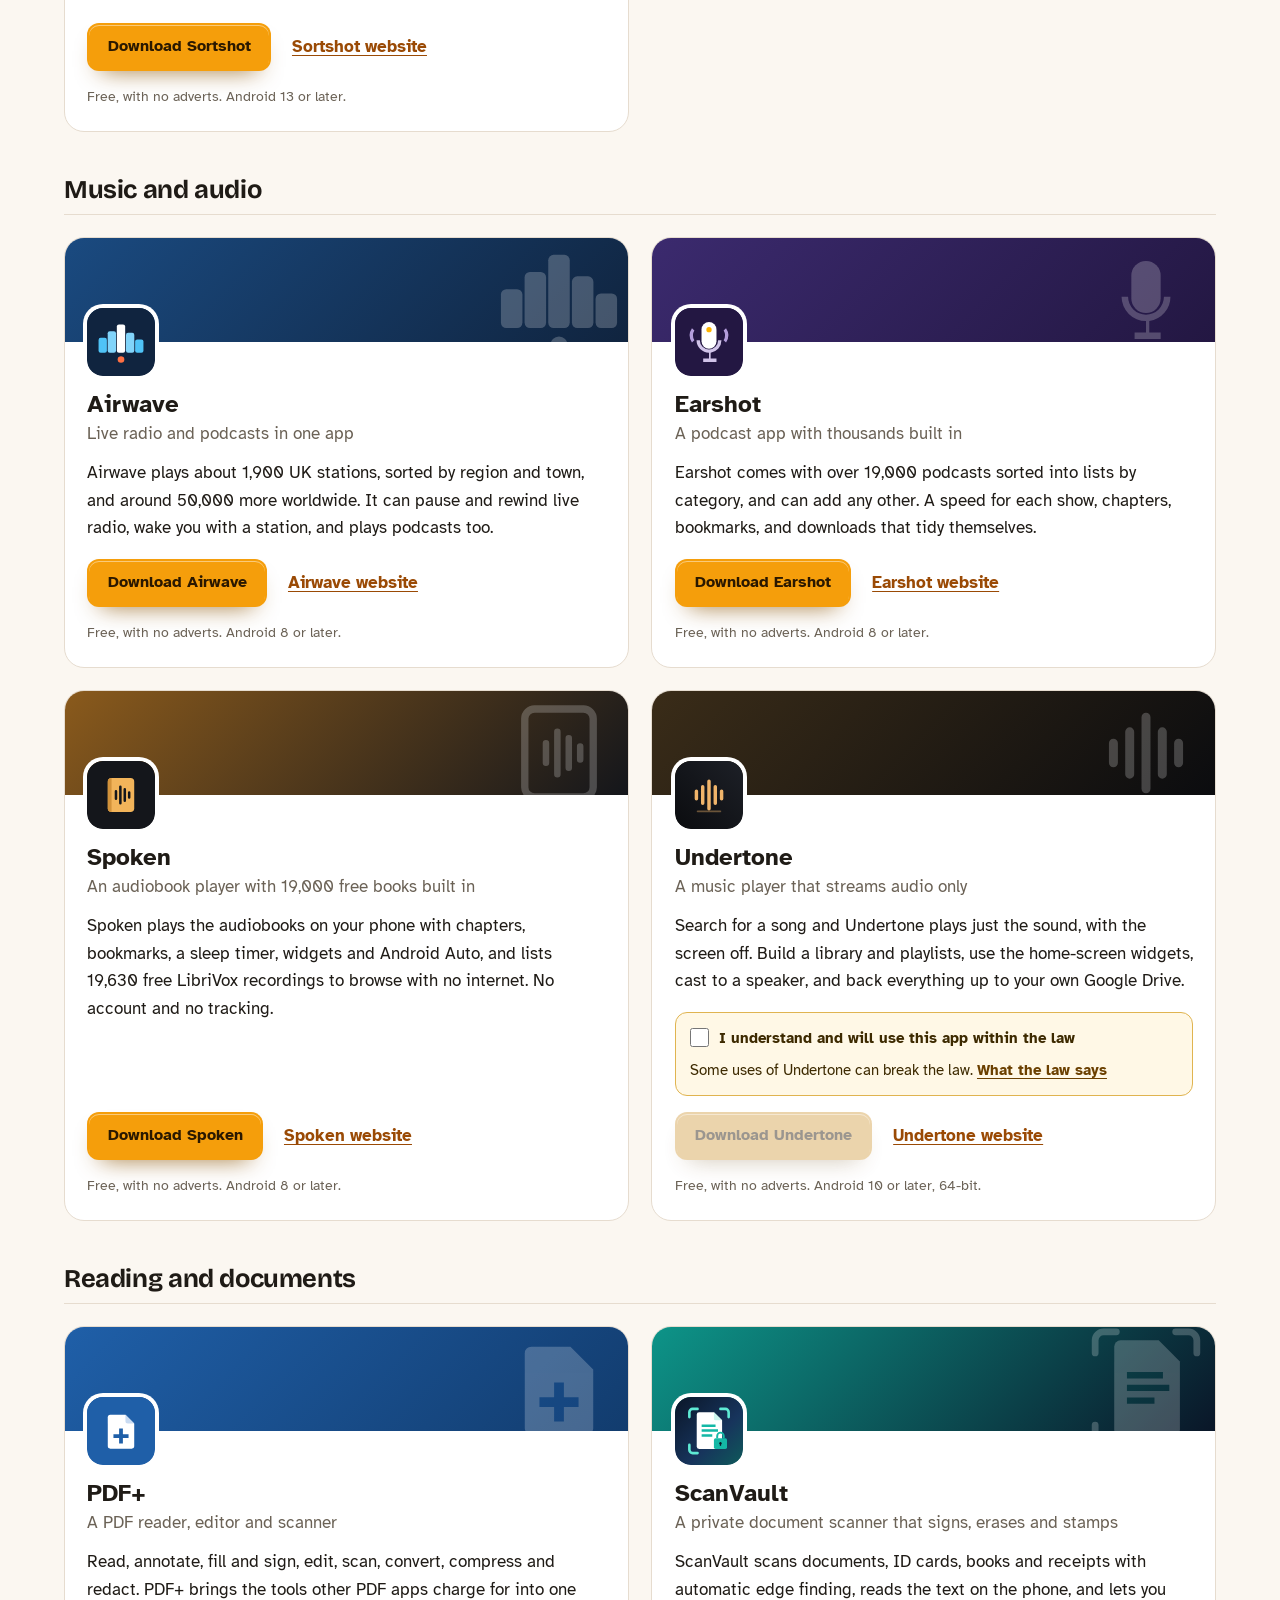
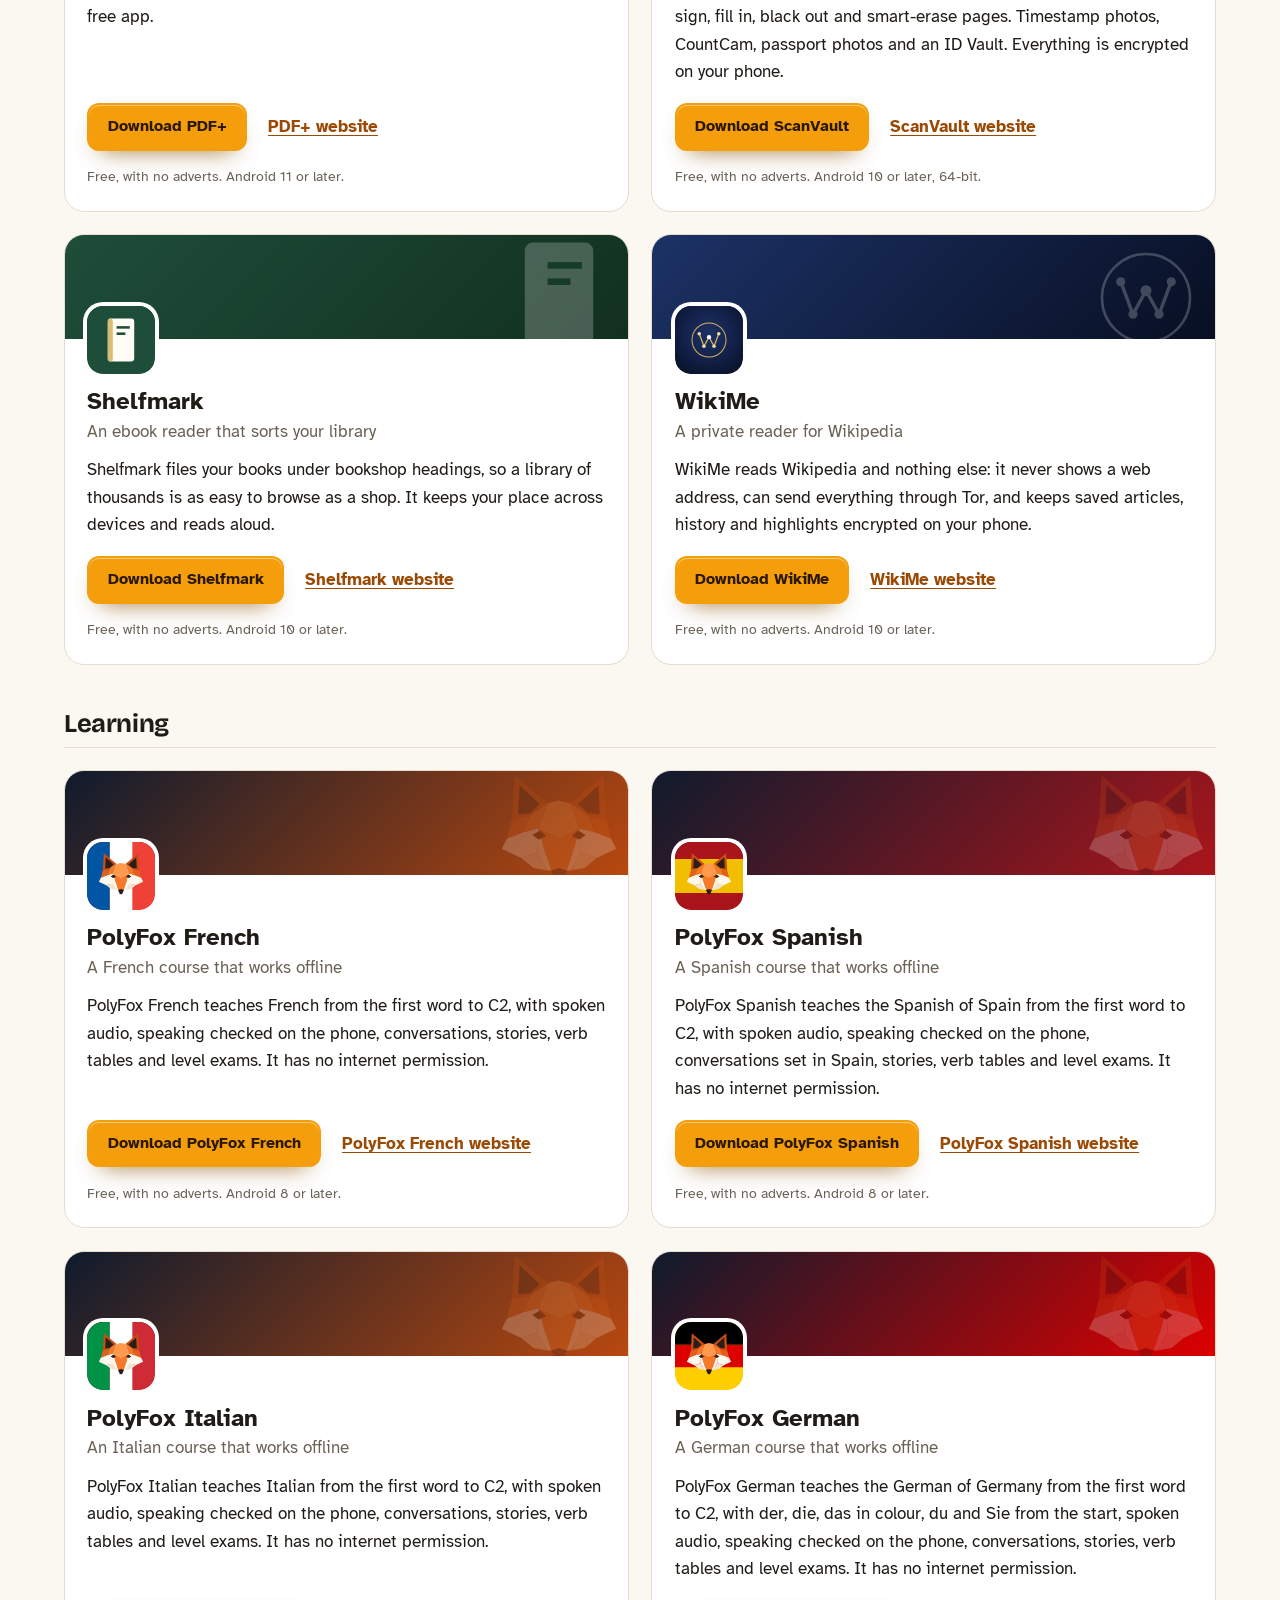
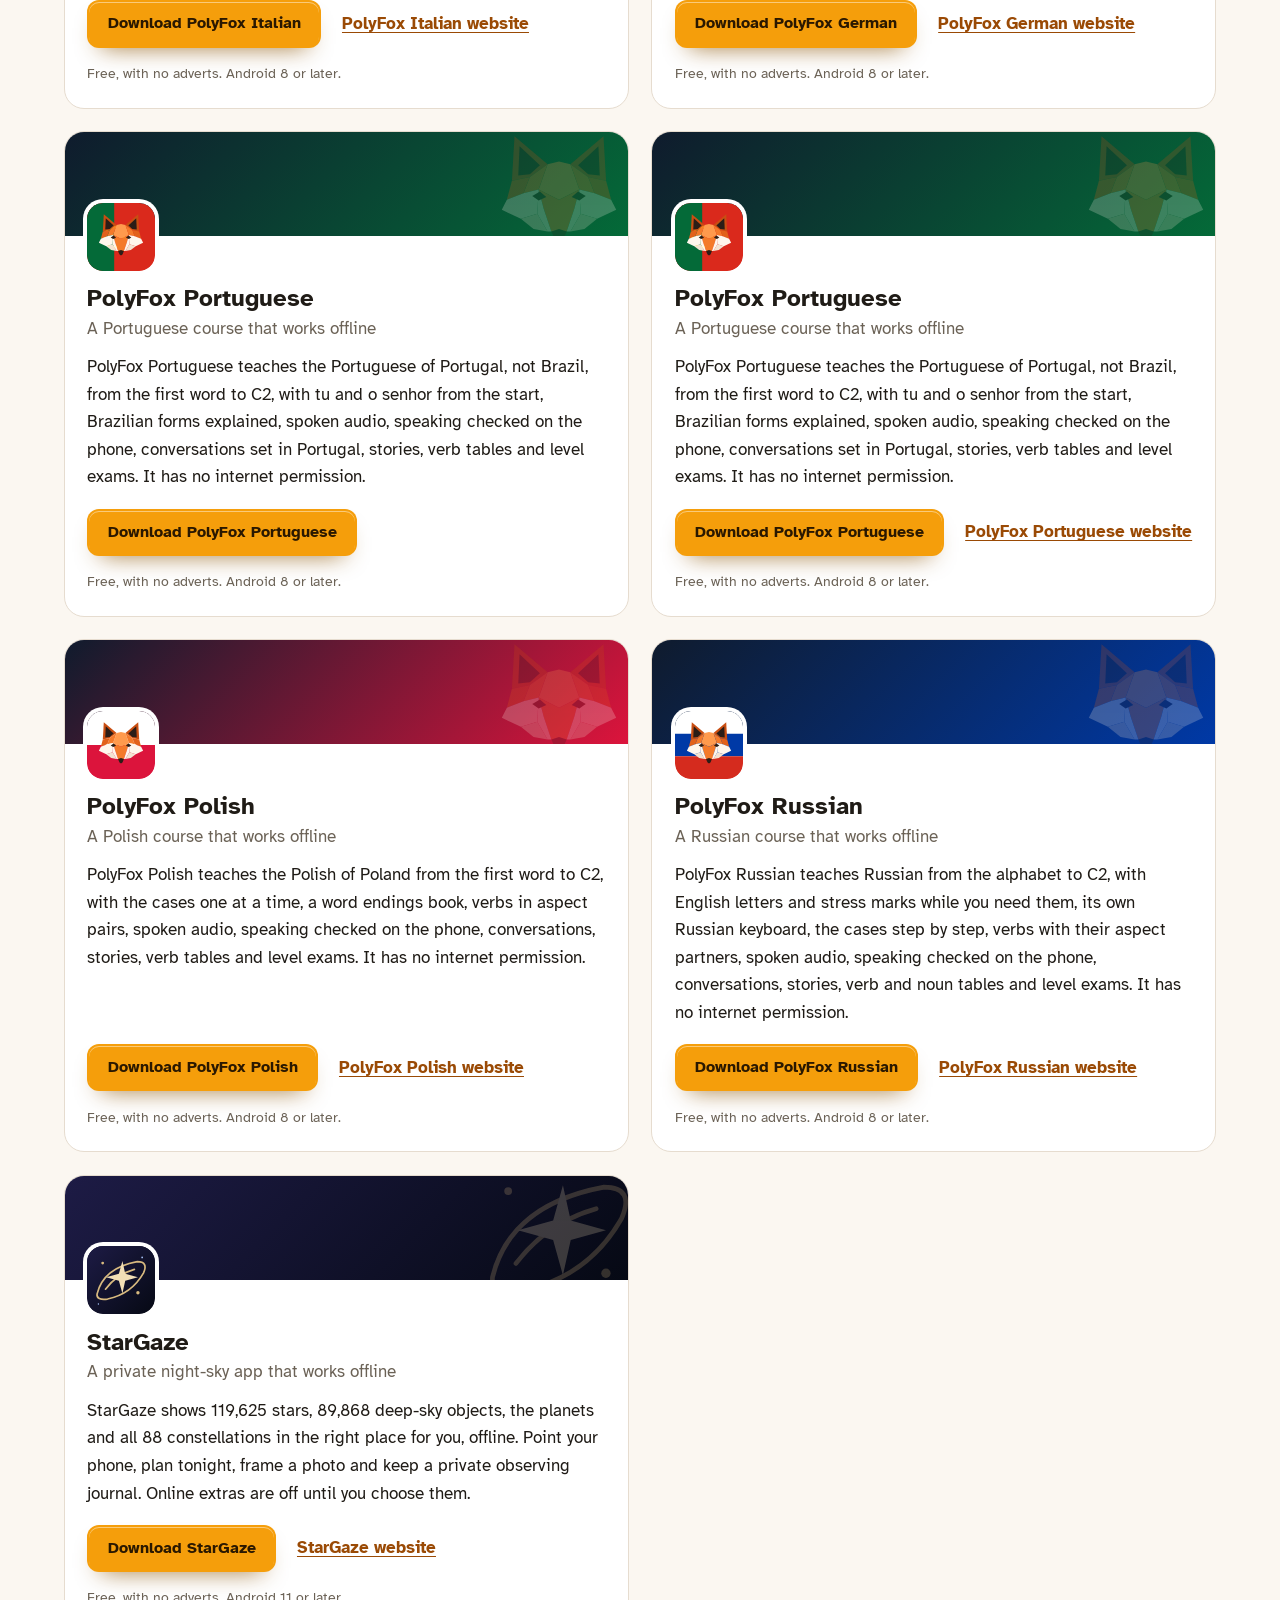
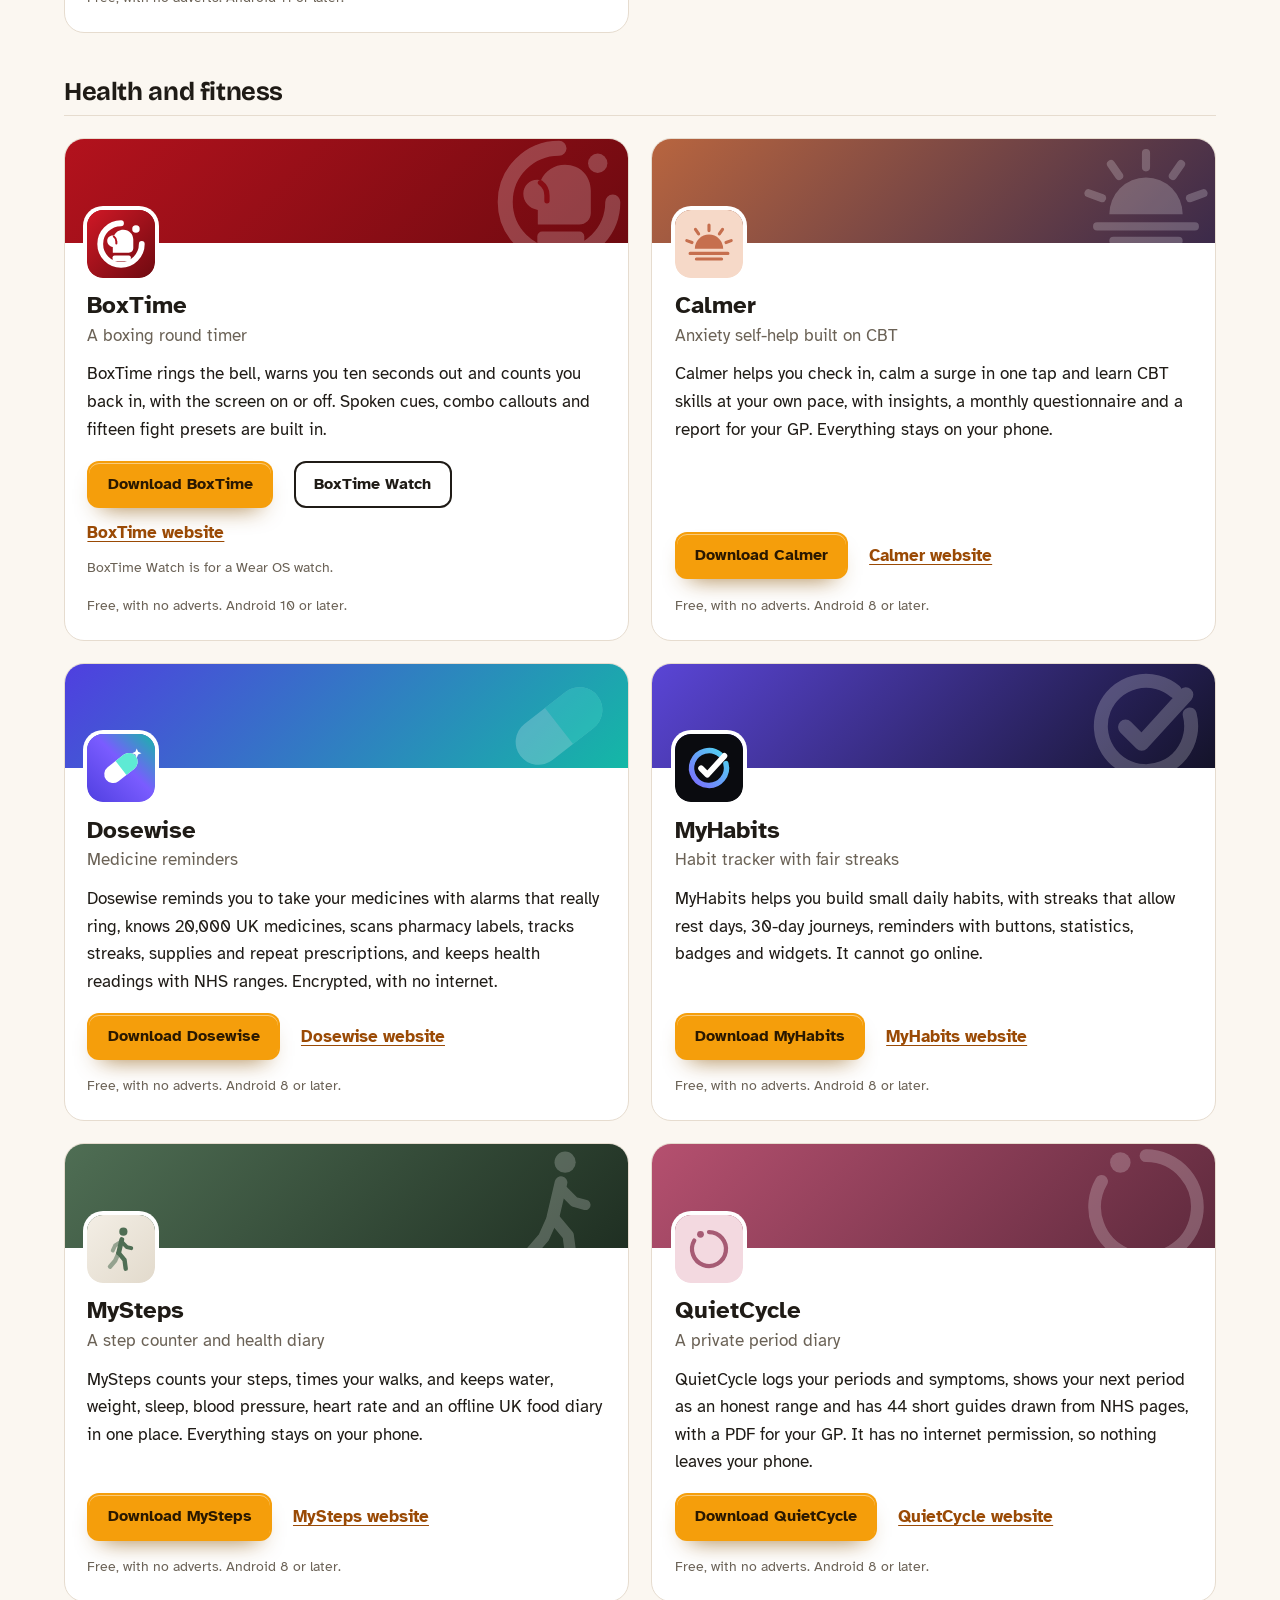
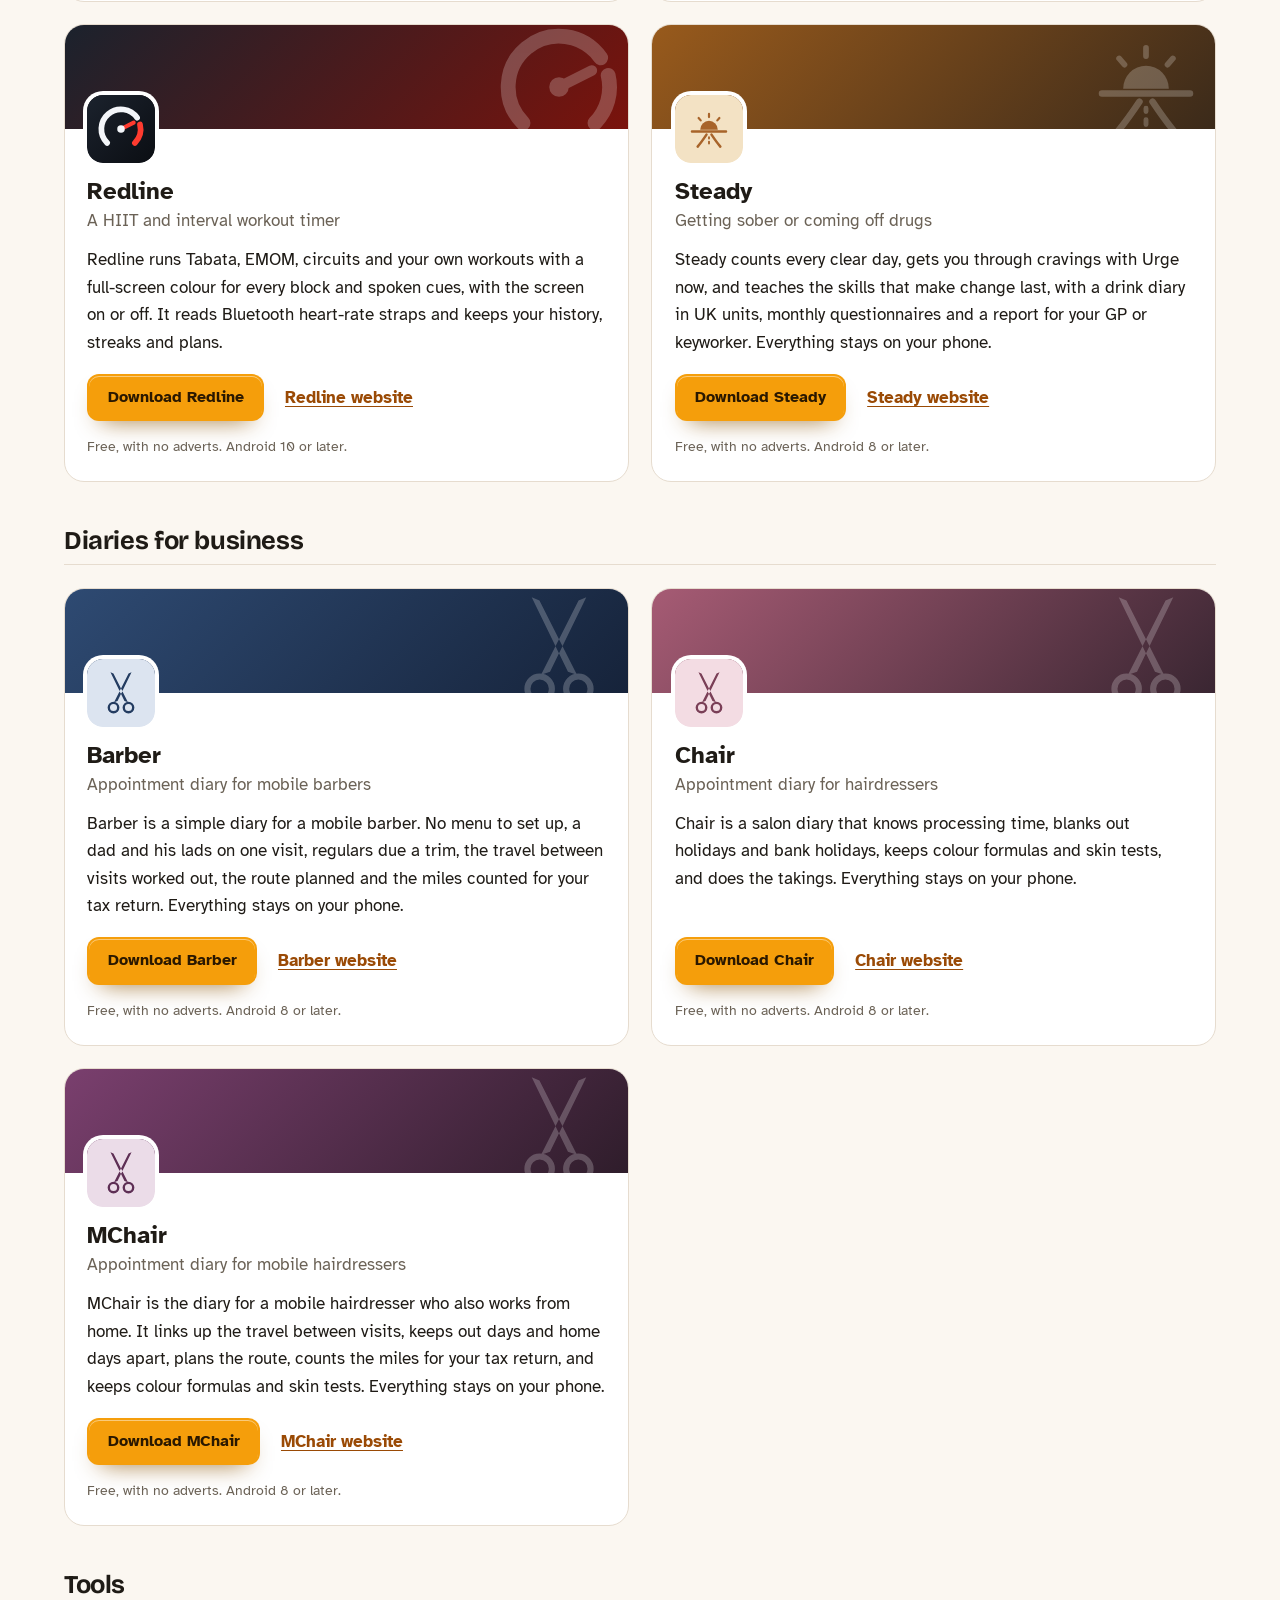
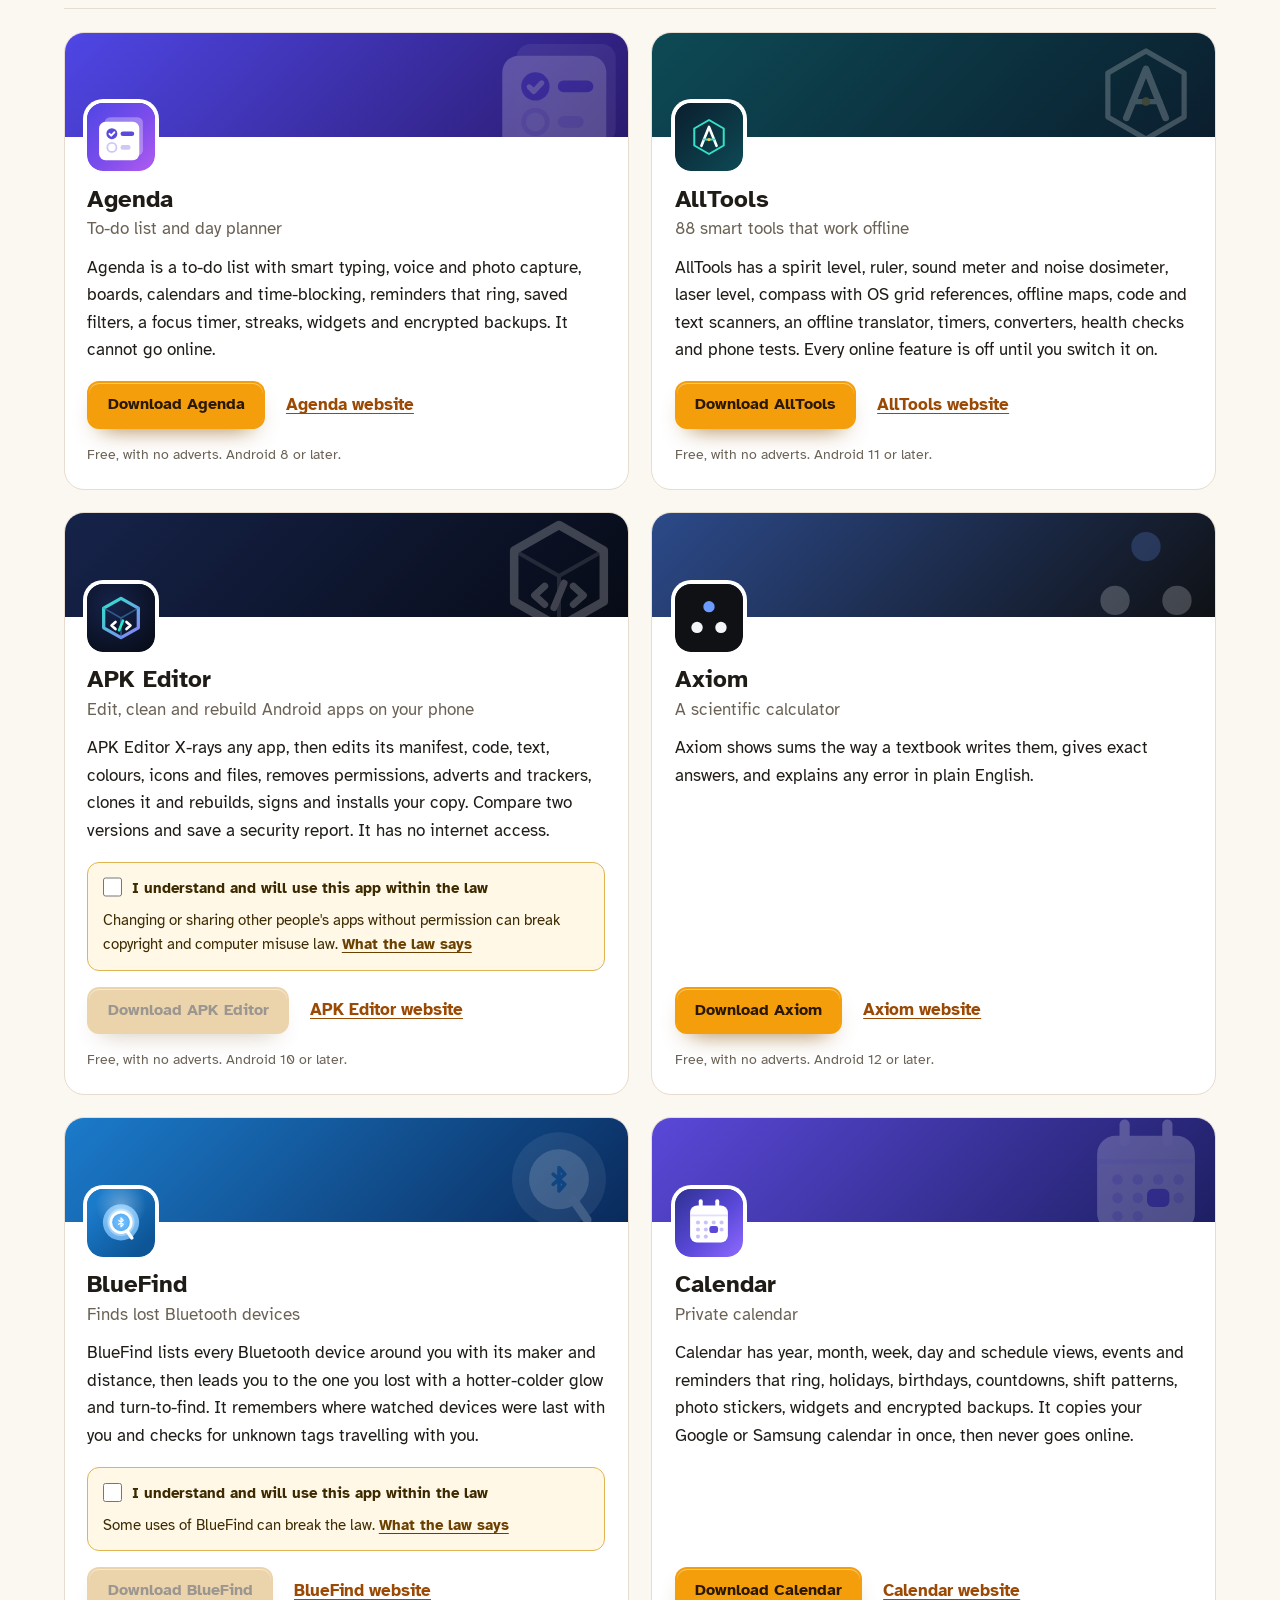
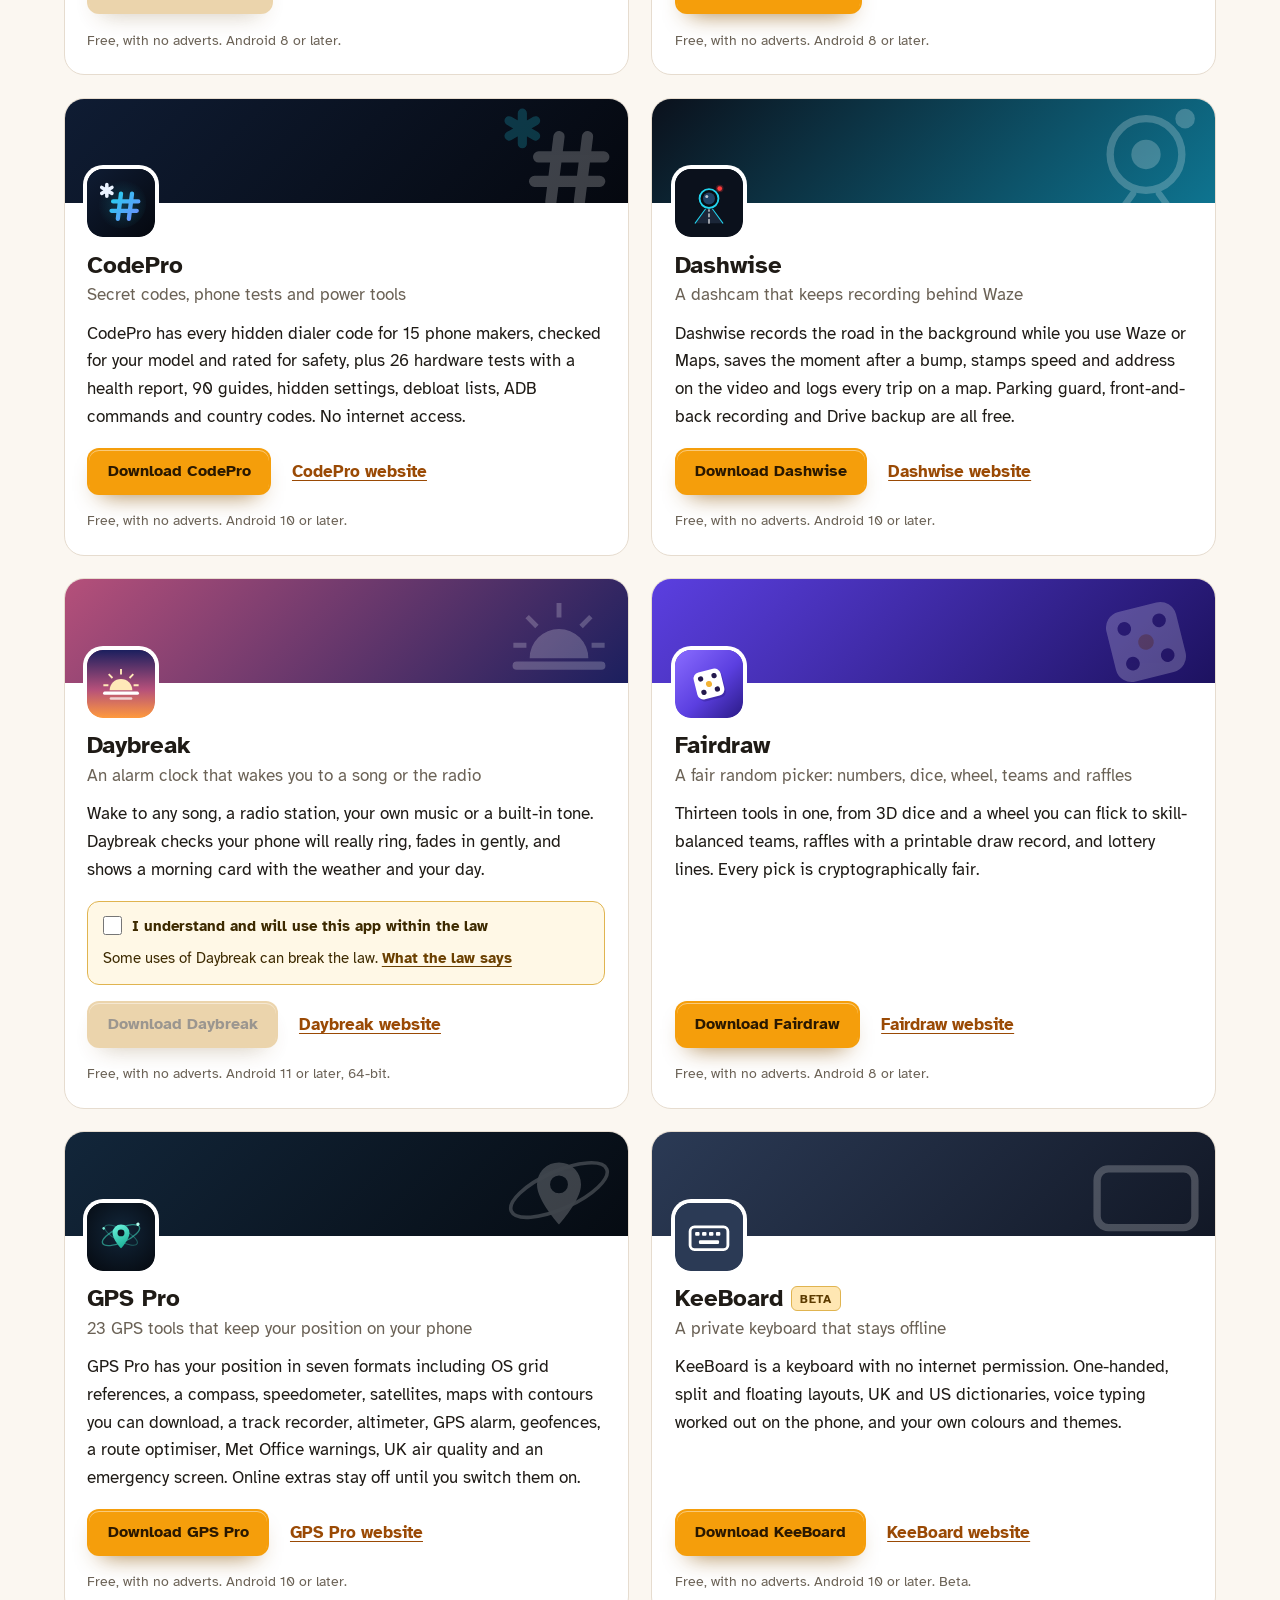
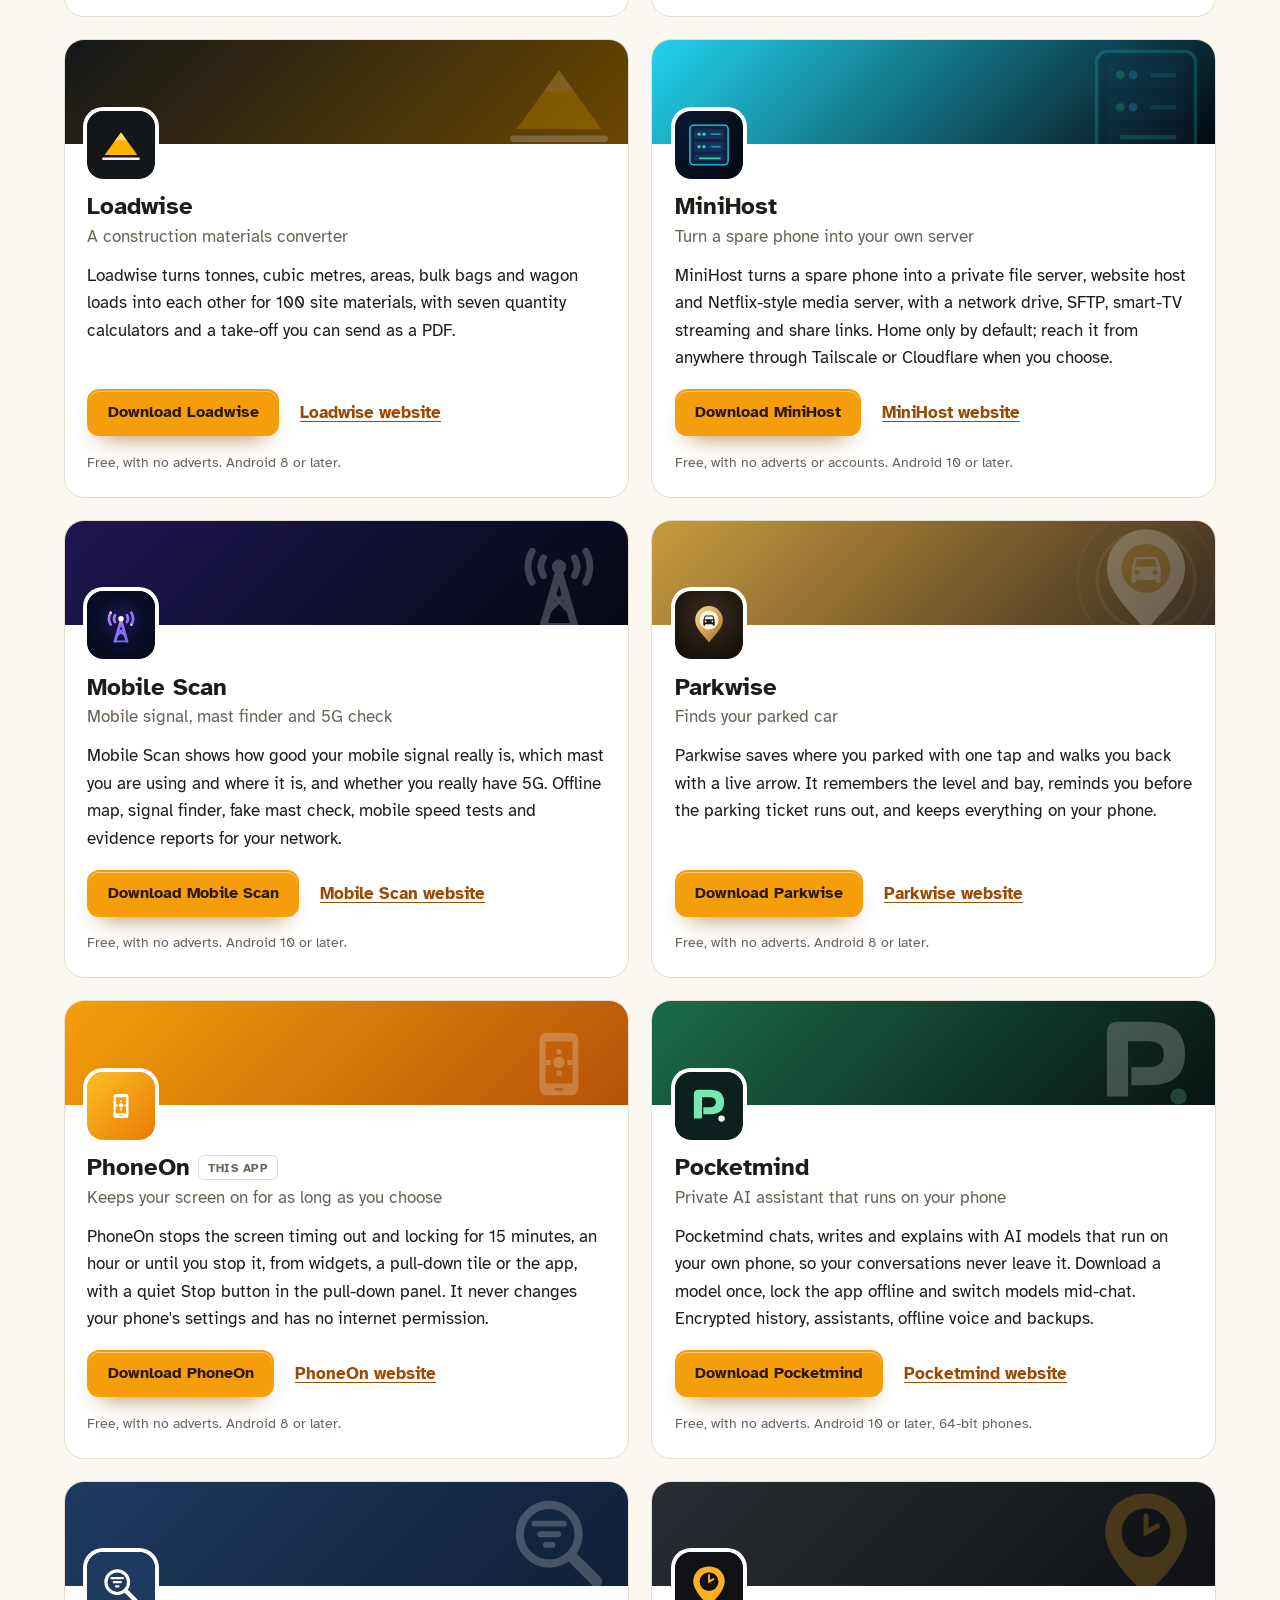
==== commit 603e8ba2: "More apps: add PolyFox Portuguese" ====
--- a/more-apps.html
+++ b/more-apps.html
@@ -69,7 +69,7 @@
 <div class="mapps-group" role="group" aria-labelledby="apps-learning"><h2 class="mapps-cat" id="apps-learning">Learning</h2>
 <ul class="mapps"><li class="mapp" style="--b:#0f1b2d;--b2:#b8480f"><div class="mapp-cover" aria-hidden="true"><svg viewBox="0 0 108 108"><polygon fill="#C94E12" points="26.7,17.9 47.0,35.1 36.1,42.9 25.1,45.2"/><polygon fill="#C94E12" points="82.9,45.2 71.9,42.9 61.0,35.1 81.3,17.9"/><polygon fill="#2B1D17" points="29.8,24.1 42.3,35.8 36.1,41.3 29.0,42.1"/><polygon fill="#2B1D17" points="79.0,42.1 71.9,41.3 65.7,35.8 78.2,24.1"/><polygon fill="#FF9A4D" points="54.0,33.5 47.0,35.1 41.5,50.7 54.0,56.9"/><polygon fill="#FF9A4D" points="54.0,56.9 66.5,50.7 61.0,35.1 54.0,33.5"/><polygon fill="#F47A2A" points="47.0,35.1 36.1,42.9 32.2,53.0 41.5,50.7"/><polygon fill="#F47A2A" points="66.5,50.7 75.8,53.0 71.9,42.9 61.0,35.1"/><polygon fill="#E2611A" points="36.1,42.9 25.1,45.2 22.0,56.9 32.2,53.0"/><polygon fill="#E2611A" points="75.8,53.0 86.0,56.9 82.9,45.2 71.9,42.9"/><polygon fill="#FFF6EC" points="32.2,53.0 22.0,56.9 18.9,63.1 30.6,68.6 40.7,65.5 41.5,50.7"/><polygon fill="#FFF6EC" points="66.5,50.7 67.3,65.5 77.4,68.6 89.1,63.1 86.0,56.9 75.8,53.0"/><polygon fill="#F3E3D2" points="30.6,68.6 40.7,65.5 47.0,76.4 38.4,74.8"/><polygon fill="#F3E3D2" points="69.6,74.8 61.0,76.4 67.3,65.5 77.4,68.6"/><polygon fill="#F47A2A" points="41.5,50.7 54.0,56.9 54.0,78.0 49.3,76.4 44.6,62.4"/><polygon fill="#F47A2A" points="63.4,62.4 58.7,76.4 54.0,78.0 54.0,56.9 66.5,50.7"/><polygon fill="#FFF6EC" points="41.5,50.7 44.6,62.4 49.3,76.4 47.0,76.4 40.7,65.5"/><polygon fill="#FFF6EC" points="67.3,65.5 61.0,76.4 58.7,76.4 63.4,62.4 66.5,50.7"/><polygon fill="#2B1D17" points="49.3,76.4 54.0,74.8 58.7,76.4 56.3,81.9 54.0,83.4 51.7,81.9"/><polygon fill="#2B1D17" points="37.6,54.6 42.3,51.8 46.2,55.3 41.5,57.3"/><polygon fill="#2B1D17" points="66.5,57.3 61.8,55.3 65.7,51.8 70.4,54.6"/></svg></div><div class="mapp-body"><svg class="mapp-icon" viewBox="0 0 108 108" aria-hidden="true"><rect width="108" height="108" rx="24" fill="#EF4135"/><path fill="#FFFFFF" d="M36 0H72V108H36Z"/><path fill="#0055A4" d="M24 0H36V108H24A24 24 0 0 1 0 84V24A24 24 0 0 1 24 0Z"/><polygon fill="#C94E12" points="26.7,17.9 47.0,35.1 36.1,42.9 25.1,45.2"/><polygon fill="#C94E12" points="82.9,45.2 71.9,42.9 61.0,35.1 81.3,17.9"/><polygon fill="#2B1D17" points="29.8,24.1 42.3,35.8 36.1,41.3 29.0,42.1"/><polygon fill="#2B1D17" points="79.0,42.1 71.9,41.3 65.7,35.8 78.2,24.1"/><polygon fill="#FF9A4D" points="54.0,33.5 47.0,35.1 41.5,50.7 54.0,56.9"/><polygon fill="#FF9A4D" points="54.0,56.9 66.5,50.7 61.0,35.1 54.0,33.5"/><polygon fill="#F47A2A" points="47.0,35.1 36.1,42.9 32.2,53.0 41.5,50.7"/><polygon fill="#F47A2A" points="66.5,50.7 75.8,53.0 71.9,42.9 61.0,35.1"/><polygon fill="#E2611A" points="36.1,42.9 25.1,45.2 22.0,56.9 32.2,53.0"/><polygon fill="#E2611A" points="75.8,53.0 86.0,56.9 82.9,45.2 71.9,42.9"/><polygon fill="#FFF6EC" points="32.2,53.0 22.0,56.9 18.9,63.1 30.6,68.6 40.7,65.5 41.5,50.7"/><polygon fill="#FFF6EC" points="66.5,50.7 67.3,65.5 77.4,68.6 89.1,63.1 86.0,56.9 75.8,53.0"/><polygon fill="#F3E3D2" points="30.6,68.6 40.7,65.5 47.0,76.4 38.4,74.8"/><polygon fill="#F3E3D2" points="69.6,74.8 61.0,76.4 67.3,65.5 77.4,68.6"/><polygon fill="#F47A2A" points="41.5,50.7 54.0,56.9 54.0,78.0 49.3,76.4 44.6,62.4"/><polygon fill="#F47A2A" points="63.4,62.4 58.7,76.4 54.0,78.0 54.0,56.9 66.5,50.7"/><polygon fill="#FFF6EC" points="41.5,50.7 44.6,62.4 49.3,76.4 47.0,76.4 40.7,65.5"/><polygon fill="#FFF6EC" points="67.3,65.5 61.0,76.4 58.7,76.4 63.4,62.4 66.5,50.7"/><polygon fill="#2B1D17" points="49.3,76.4 54.0,74.8 58.7,76.4 56.3,81.9 54.0,83.4 51.7,81.9"/><polygon fill="#2B1D17" points="37.6,54.6 42.3,51.8 46.2,55.3 41.5,57.3"/><polygon fill="#2B1D17" points="66.5,57.3 61.8,55.3 65.7,51.8 70.4,54.6"/></svg><h3>PolyFox French</h3><p class="mapp-kind">A French course that works offline</p><p class="mapp-say">PolyFox French teaches French from the first word to C2, with spoken audio, speaking checked on the phone, conversations, stories, verb tables and level exams. It has no internet permission.</p><p class="mapp-go"><a class="button" href="https://github.com/CustomGPTer/polyfox/releases/latest/download/PolyFox.apk">Download PolyFox French</a><a class="mapp-site" href="https://customgpter.github.io/polyfox/">PolyFox French website</a></p><p class="mapp-needs">Free, with no adverts. Android 8 or later.</p></div></li><li class="mapp" style="--b:#0f1b2d;--b2:#aa151b"><div class="mapp-cover" aria-hidden="true"><svg viewBox="0 0 108 108"><polygon fill="#C94E12" points="26.7,17.9 47.0,35.1 36.1,42.9 25.1,45.2"/><polygon fill="#C94E12" points="82.9,45.2 71.9,42.9 61.0,35.1 81.3,17.9"/><polygon fill="#2B1D17" points="29.8,24.1 42.3,35.8 36.1,41.3 29.0,42.1"/><polygon fill="#2B1D17" points="79.0,42.1 71.9,41.3 65.7,35.8 78.2,24.1"/><polygon fill="#FF9A4D" points="54.0,33.5 47.0,35.1 41.5,50.7 54.0,56.9"/><polygon fill="#FF9A4D" points="54.0,56.9 66.5,50.7 61.0,35.1 54.0,33.5"/><polygon fill="#F47A2A" points="47.0,35.1 36.1,42.9 32.2,53.0 41.5,50.7"/><polygon fill="#F47A2A" points="66.5,50.7 75.8,53.0 71.9,42.9 61.0,35.1"/><polygon fill="#E2611A" points="36.1,42.9 25.1,45.2 22.0,56.9 32.2,53.0"/><polygon fill="#E2611A" points="75.8,53.0 86.0,56.9 82.9,45.2 71.9,42.9"/><polygon fill="#FFF6EC" points="32.2,53.0 22.0,56.9 18.9,63.1 30.6,68.6 40.7,65.5 41.5,50.7"/><polygon fill="#FFF6EC" points="66.5,50.7 67.3,65.5 77.4,68.6 89.1,63.1 86.0,56.9 75.8,53.0"/><polygon fill="#F3E3D2" points="30.6,68.6 40.7,65.5 47.0,76.4 38.4,74.8"/><polygon fill="#F3E3D2" points="69.6,74.8 61.0,76.4 67.3,65.5 77.4,68.6"/><polygon fill="#F47A2A" points="41.5,50.7 54.0,56.9 54.0,78.0 49.3,76.4 44.6,62.4"/><polygon fill="#F47A2A" points="63.4,62.4 58.7,76.4 54.0,78.0 54.0,56.9 66.5,50.7"/><polygon fill="#FFF6EC" points="41.5,50.7 44.6,62.4 49.3,76.4 47.0,76.4 40.7,65.5"/><polygon fill="#FFF6EC" points="67.3,65.5 61.0,76.4 58.7,76.4 63.4,62.4 66.5,50.7"/><polygon fill="#2B1D17" points="49.3,76.4 54.0,74.8 58.7,76.4 56.3,81.9 54.0,83.4 51.7,81.9"/><polygon fill="#2B1D17" points="37.6,54.6 42.3,51.8 46.2,55.3 41.5,57.3"/><polygon fill="#2B1D17" points="66.5,57.3 61.8,55.3 65.7,51.8 70.4,54.6"/></svg></div><div class="mapp-body"><svg class="mapp-icon" viewBox="0 0 108 108" aria-hidden="true"><rect width="108" height="108" rx="24" fill="#AA151B"/><path fill="#F1BF00" d="M0 27H108V81H0Z"/><polygon fill="#C94E12" points="26.7,17.9 47.0,35.1 36.1,42.9 25.1,45.2"/><polygon fill="#C94E12" points="82.9,45.2 71.9,42.9 61.0,35.1 81.3,17.9"/><polygon fill="#2B1D17" points="29.8,24.1 42.3,35.8 36.1,41.3 29.0,42.1"/><polygon fill="#2B1D17" points="79.0,42.1 71.9,41.3 65.7,35.8 78.2,24.1"/><polygon fill="#FF9A4D" points="54.0,33.5 47.0,35.1 41.5,50.7 54.0,56.9"/><polygon fill="#FF9A4D" points="54.0,56.9 66.5,50.7 61.0,35.1 54.0,33.5"/><polygon fill="#F47A2A" points="47.0,35.1 36.1,42.9 32.2,53.0 41.5,50.7"/><polygon fill="#F47A2A" points="66.5,50.7 75.8,53.0 71.9,42.9 61.0,35.1"/><polygon fill="#E2611A" points="36.1,42.9 25.1,45.2 22.0,56.9 32.2,53.0"/><polygon fill="#E2611A" points="75.8,53.0 86.0,56.9 82.9,45.2 71.9,42.9"/><polygon fill="#FFF6EC" points="32.2,53.0 22.0,56.9 18.9,63.1 30.6,68.6 40.7,65.5 41.5,50.7"/><polygon fill="#FFF6EC" points="66.5,50.7 67.3,65.5 77.4,68.6 89.1,63.1 86.0,56.9 75.8,53.0"/><polygon fill="#F3E3D2" points="30.6,68.6 40.7,65.5 47.0,76.4 38.4,74.8"/><polygon fill="#F3E3D2" points="69.6,74.8 61.0,76.4 67.3,65.5 77.4,68.6"/><polygon fill="#F47A2A" points="41.5,50.7 54.0,56.9 54.0,78.0 49.3,76.4 44.6,62.4"/><polygon fill="#F47A2A" points="63.4,62.4 58.7,76.4 54.0,78.0 54.0,56.9 66.5,50.7"/><polygon fill="#FFF6EC" points="41.5,50.7 44.6,62.4 49.3,76.4 47.0,76.4 40.7,65.5"/><polygon fill="#FFF6EC" points="67.3,65.5 61.0,76.4 58.7,76.4 63.4,62.4 66.5,50.7"/><polygon fill="#2B1D17" points="49.3,76.4 54.0,74.8 58.7,76.4 56.3,81.9 54.0,83.4 51.7,81.9"/><polygon fill="#2B1D17" points="37.6,54.6 42.3,51.8 46.2,55.3 41.5,57.3"/><polygon fill="#2B1D17" points="66.5,57.3 61.8,55.3 65.7,51.8 70.4,54.6"/></svg><h3>PolyFox Spanish</h3><p class="mapp-kind">A Spanish course that works offline</p><p class="mapp-say">PolyFox Spanish teaches the Spanish of Spain from the first word to C2, with spoken audio, speaking checked on the phone, conversations set in Spain, stories, verb tables and level exams. It has no internet permission.</p><p class="mapp-go"><a class="button" href="https://github.com/CustomGPTer/polyfox-spanish/releases/latest/download/PolyFox.apk">Download PolyFox Spanish</a><a class="mapp-site" href="https://customgpter.github.io/polyfox-spanish/">PolyFox Spanish website</a></p><p class="mapp-needs">Free, with no adverts. Android 8 or later.</p></div></li>
 <li class="mapp" style="--b:#0f1b2d;--b2:#b8480f"><div class="mapp-cover" aria-hidden="true"><svg viewBox="0 0 108 108"><polygon fill="#C94E12" points="26.7,17.9 47.0,35.1 36.1,42.9 25.1,45.2"/><polygon fill="#C94E12" points="82.9,45.2 71.9,42.9 61.0,35.1 81.3,17.9"/><polygon fill="#2B1D17" points="29.8,24.1 42.3,35.8 36.1,41.3 29.0,42.1"/><polygon fill="#2B1D17" points="79.0,42.1 71.9,41.3 65.7,35.8 78.2,24.1"/><polygon fill="#FF9A4D" points="54.0,33.5 47.0,35.1 41.5,50.7 54.0,56.9"/><polygon fill="#FF9A4D" points="54.0,56.9 66.5,50.7 61.0,35.1 54.0,33.5"/><polygon fill="#F47A2A" points="47.0,35.1 36.1,42.9 32.2,53.0 41.5,50.7"/><polygon fill="#F47A2A" points="66.5,50.7 75.8,53.0 71.9,42.9 61.0,35.1"/><polygon fill="#E2611A" points="36.1,42.9 25.1,45.2 22.0,56.9 32.2,53.0"/><polygon fill="#E2611A" points="75.8,53.0 86.0,56.9 82.9,45.2 71.9,42.9"/><polygon fill="#FFF6EC" points="32.2,53.0 22.0,56.9 18.9,63.1 30.6,68.6 40.7,65.5 41.5,50.7"/><polygon fill="#FFF6EC" points="66.5,50.7 67.3,65.5 77.4,68.6 89.1,63.1 86.0,56.9 75.8,53.0"/><polygon fill="#F3E3D2" points="30.6,68.6 40.7,65.5 47.0,76.4 38.4,74.8"/><polygon fill="#F3E3D2" points="69.6,74.8 61.0,76.4 67.3,65.5 77.4,68.6"/><polygon fill="#F47A2A" points="41.5,50.7 54.0,56.9 54.0,78.0 49.3,76.4 44.6,62.4"/><polygon fill="#F47A2A" points="63.4,62.4 58.7,76.4 54.0,78.0 54.0,56.9 66.5,50.7"/><polygon fill="#FFF6EC" points="41.5,50.7 44.6,62.4 49.3,76.4 47.0,76.4 40.7,65.5"/><polygon fill="#FFF6EC" points="67.3,65.5 61.0,76.4 58.7,76.4 63.4,62.4 66.5,50.7"/><polygon fill="#2B1D17" points="49.3,76.4 54.0,74.8 58.7,76.4 56.3,81.9 54.0,83.4 51.7,81.9"/><polygon fill="#2B1D17" points="37.6,54.6 42.3,51.8 46.2,55.3 41.5,57.3"/><polygon fill="#2B1D17" points="66.5,57.3 61.8,55.3 65.7,51.8 70.4,54.6"/></svg></div><div class="mapp-body"><svg class="mapp-icon" viewBox="0 0 108 108" aria-hidden="true"><rect width="108" height="108" rx="24" fill="#CE2B37"/><path fill="#FFFFFF" d="M36 0H72V108H36Z"/><path fill="#009246" d="M24 0H36V108H24A24 24 0 0 1 0 84V24A24 24 0 0 1 24 0Z"/><polygon fill="#C94E12" points="26.7,17.9 47.0,35.1 36.1,42.9 25.1,45.2"/><polygon fill="#C94E12" points="82.9,45.2 71.9,42.9 61.0,35.1 81.3,17.9"/><polygon fill="#2B1D17" points="29.8,24.1 42.3,35.8 36.1,41.3 29.0,42.1"/><polygon fill="#2B1D17" points="79.0,42.1 71.9,41.3 65.7,35.8 78.2,24.1"/><polygon fill="#FF9A4D" points="54.0,33.5 47.0,35.1 41.5,50.7 54.0,56.9"/><polygon fill="#FF9A4D" points="54.0,56.9 66.5,50.7 61.0,35.1 54.0,33.5"/><polygon fill="#F47A2A" points="47.0,35.1 36.1,42.9 32.2,53.0 41.5,50.7"/><polygon fill="#F47A2A" points="66.5,50.7 75.8,53.0 71.9,42.9 61.0,35.1"/><polygon fill="#E2611A" points="36.1,42.9 25.1,45.2 22.0,56.9 32.2,53.0"/><polygon fill="#E2611A" points="75.8,53.0 86.0,56.9 82.9,45.2 71.9,42.9"/><polygon fill="#FFF6EC" points="32.2,53.0 22.0,56.9 18.9,63.1 30.6,68.6 40.7,65.5 41.5,50.7"/><polygon fill="#FFF6EC" points="66.5,50.7 67.3,65.5 77.4,68.6 89.1,63.1 86.0,56.9 75.8,53.0"/><polygon fill="#F3E3D2" points="30.6,68.6 40.7,65.5 47.0,76.4 38.4,74.8"/><polygon fill="#F3E3D2" points="69.6,74.8 61.0,76.4 67.3,65.5 77.4,68.6"/><polygon fill="#F47A2A" points="41.5,50.7 54.0,56.9 54.0,78.0 49.3,76.4 44.6,62.4"/><polygon fill="#F47A2A" points="63.4,62.4 58.7,76.4 54.0,78.0 54.0,56.9 66.5,50.7"/><polygon fill="#FFF6EC" points="41.5,50.7 44.6,62.4 49.3,76.4 47.0,76.4 40.7,65.5"/><polygon fill="#FFF6EC" points="67.3,65.5 61.0,76.4 58.7,76.4 63.4,62.4 66.5,50.7"/><polygon fill="#2B1D17" points="49.3,76.4 54.0,74.8 58.7,76.4 56.3,81.9 54.0,83.4 51.7,81.9"/><polygon fill="#2B1D17" points="37.6,54.6 42.3,51.8 46.2,55.3 41.5,57.3"/><polygon fill="#2B1D17" points="66.5,57.3 61.8,55.3 65.7,51.8 70.4,54.6"/></svg><h3>PolyFox Italian</h3><p class="mapp-kind">An Italian course that works offline</p><p class="mapp-say">PolyFox Italian teaches Italian from the first word to C2, with spoken audio, speaking checked on the phone, conversations, stories, verb tables and level exams. It has no internet permission.</p><p class="mapp-go"><a class="button" href="https://github.com/CustomGPTer/polyfox-italian/releases/latest/download/PolyFox-Italian.apk">Download PolyFox Italian</a><a class="mapp-site" href="https://customgpter.github.io/polyfox-italian/">PolyFox Italian website</a></p><p class="mapp-needs">Free, with no adverts. Android 8 or later.</p></div></li>
-<li class="mapp" style="--b:#0f1b2d;--b2:#dd0000"><div class="mapp-cover" aria-hidden="true"><svg viewBox="0 0 108 108"><polygon fill="#C94E12" points="26.7,17.9 47.0,35.1 36.1,42.9 25.1,45.2"/><polygon fill="#C94E12" points="82.9,45.2 71.9,42.9 61.0,35.1 81.3,17.9"/><polygon fill="#2B1D17" points="29.8,24.1 42.3,35.8 36.1,41.3 29.0,42.1"/><polygon fill="#2B1D17" points="79.0,42.1 71.9,41.3 65.7,35.8 78.2,24.1"/><polygon fill="#FF9A4D" points="54.0,33.5 47.0,35.1 41.5,50.7 54.0,56.9"/><polygon fill="#FF9A4D" points="54.0,56.9 66.5,50.7 61.0,35.1 54.0,33.5"/><polygon fill="#F47A2A" points="47.0,35.1 36.1,42.9 32.2,53.0 41.5,50.7"/><polygon fill="#F47A2A" points="66.5,50.7 75.8,53.0 71.9,42.9 61.0,35.1"/><polygon fill="#E2611A" points="36.1,42.9 25.1,45.2 22.0,56.9 32.2,53.0"/><polygon fill="#E2611A" points="75.8,53.0 86.0,56.9 82.9,45.2 71.9,42.9"/><polygon fill="#FFF6EC" points="32.2,53.0 22.0,56.9 18.9,63.1 30.6,68.6 40.7,65.5 41.5,50.7"/><polygon fill="#FFF6EC" points="66.5,50.7 67.3,65.5 77.4,68.6 89.1,63.1 86.0,56.9 75.8,53.0"/><polygon fill="#F3E3D2" points="30.6,68.6 40.7,65.5 47.0,76.4 38.4,74.8"/><polygon fill="#F3E3D2" points="69.6,74.8 61.0,76.4 67.3,65.5 77.4,68.6"/><polygon fill="#F47A2A" points="41.5,50.7 54.0,56.9 54.0,78.0 49.3,76.4 44.6,62.4"/><polygon fill="#F47A2A" points="63.4,62.4 58.7,76.4 54.0,78.0 54.0,56.9 66.5,50.7"/><polygon fill="#FFF6EC" points="41.5,50.7 44.6,62.4 49.3,76.4 47.0,76.4 40.7,65.5"/><polygon fill="#FFF6EC" points="67.3,65.5 61.0,76.4 58.7,76.4 63.4,62.4 66.5,50.7"/><polygon fill="#2B1D17" points="49.3,76.4 54.0,74.8 58.7,76.4 56.3,81.9 54.0,83.4 51.7,81.9"/><polygon fill="#2B1D17" points="37.6,54.6 42.3,51.8 46.2,55.3 41.5,57.3"/><polygon fill="#2B1D17" points="66.5,57.3 61.8,55.3 65.7,51.8 70.4,54.6"/></svg></div><div class="mapp-body"><svg class="mapp-icon" viewBox="0 0 108 108" aria-hidden="true"><rect width="108" height="108" rx="24" fill="#FFCE00"/><path fill="#DD0000" d="M0 36H108V72H0Z"/><path fill="#000000" d="M24 0H84A24 24 0 0 1 108 24V36H0V24A24 24 0 0 1 24 0Z"/><polygon fill="#C94E12" points="26.7,17.9 47.0,35.1 36.1,42.9 25.1,45.2"/><polygon fill="#C94E12" points="82.9,45.2 71.9,42.9 61.0,35.1 81.3,17.9"/><polygon fill="#2B1D17" points="29.8,24.1 42.3,35.8 36.1,41.3 29.0,42.1"/><polygon fill="#2B1D17" points="79.0,42.1 71.9,41.3 65.7,35.8 78.2,24.1"/><polygon fill="#FF9A4D" points="54.0,33.5 47.0,35.1 41.5,50.7 54.0,56.9"/><polygon fill="#FF9A4D" points="54.0,56.9 66.5,50.7 61.0,35.1 54.0,33.5"/><polygon fill="#F47A2A" points="47.0,35.1 36.1,42.9 32.2,53.0 41.5,50.7"/><polygon fill="#F47A2A" points="66.5,50.7 75.8,53.0 71.9,42.9 61.0,35.1"/><polygon fill="#E2611A" points="36.1,42.9 25.1,45.2 22.0,56.9 32.2,53.0"/><polygon fill="#E2611A" points="75.8,53.0 86.0,56.9 82.9,45.2 71.9,42.9"/><polygon fill="#FFF6EC" points="32.2,53.0 22.0,56.9 18.9,63.1 30.6,68.6 40.7,65.5 41.5,50.7"/><polygon fill="#FFF6EC" points="66.5,50.7 67.3,65.5 77.4,68.6 89.1,63.1 86.0,56.9 75.8,53.0"/><polygon fill="#F3E3D2" points="30.6,68.6 40.7,65.5 47.0,76.4 38.4,74.8"/><polygon fill="#F3E3D2" points="69.6,74.8 61.0,76.4 67.3,65.5 77.4,68.6"/><polygon fill="#F47A2A" points="41.5,50.7 54.0,56.9 54.0,78.0 49.3,76.4 44.6,62.4"/><polygon fill="#F47A2A" points="63.4,62.4 58.7,76.4 54.0,78.0 54.0,56.9 66.5,50.7"/><polygon fill="#FFF6EC" points="41.5,50.7 44.6,62.4 49.3,76.4 47.0,76.4 40.7,65.5"/><polygon fill="#FFF6EC" points="67.3,65.5 61.0,76.4 58.7,76.4 63.4,62.4 66.5,50.7"/><polygon fill="#2B1D17" points="49.3,76.4 54.0,74.8 58.7,76.4 56.3,81.9 54.0,83.4 51.7,81.9"/><polygon fill="#2B1D17" points="37.6,54.6 42.3,51.8 46.2,55.3 41.5,57.3"/><polygon fill="#2B1D17" points="66.5,57.3 61.8,55.3 65.7,51.8 70.4,54.6"/></svg><h3>PolyFox German</h3><p class="mapp-kind">A German course that works offline</p><p class="mapp-say">PolyFox German teaches the German of Germany from the first word to C2, with der, die, das in colour, du and Sie from the start, spoken audio, speaking checked on the phone, conversations, stories, verb tables and level exams. It has no internet permission.</p><p class="mapp-go"><a class="button" href="https://github.com/CustomGPTer/polyfox-german/releases/latest/download/PolyFoxGerman.apk">Download PolyFox German</a><a class="mapp-site" href="https://customgpter.github.io/polyfox-german/">PolyFox German website</a></p><p class="mapp-needs">Free, with no adverts. Android 8 or later.</p></div></li><li class="mapp" style="--b:#0f1b2d;--b2:#046a38"><div class="mapp-cover" aria-hidden="true"><svg viewBox="0 0 108 108"><polygon fill="#C94E12" points="26.7,17.9 47.0,35.1 36.1,42.9 25.1,45.2"/><polygon fill="#C94E12" points="82.9,45.2 71.9,42.9 61.0,35.1 81.3,17.9"/><polygon fill="#2B1D17" points="29.8,24.1 42.3,35.8 36.1,41.3 29.0,42.1"/><polygon fill="#2B1D17" points="79.0,42.1 71.9,41.3 65.7,35.8 78.2,24.1"/><polygon fill="#FF9A4D" points="54.0,33.5 47.0,35.1 41.5,50.7 54.0,56.9"/><polygon fill="#FF9A4D" points="54.0,56.9 66.5,50.7 61.0,35.1 54.0,33.5"/><polygon fill="#F47A2A" points="47.0,35.1 36.1,42.9 32.2,53.0 41.5,50.7"/><polygon fill="#F47A2A" points="66.5,50.7 75.8,53.0 71.9,42.9 61.0,35.1"/><polygon fill="#E2611A" points="36.1,42.9 25.1,45.2 22.0,56.9 32.2,53.0"/><polygon fill="#E2611A" points="75.8,53.0 86.0,56.9 82.9,45.2 71.9,42.9"/><polygon fill="#FFF6EC" points="32.2,53.0 22.0,56.9 18.9,63.1 30.6,68.6 40.7,65.5 41.5,50.7"/><polygon fill="#FFF6EC" points="66.5,50.7 67.3,65.5 77.4,68.6 89.1,63.1 86.0,56.9 75.8,53.0"/><polygon fill="#F3E3D2" points="30.6,68.6 40.7,65.5 47.0,76.4 38.4,74.8"/><polygon fill="#F3E3D2" points="69.6,74.8 61.0,76.4 67.3,65.5 77.4,68.6"/><polygon fill="#F47A2A" points="41.5,50.7 54.0,56.9 54.0,78.0 49.3,76.4 44.6,62.4"/><polygon fill="#F47A2A" points="63.4,62.4 58.7,76.4 54.0,78.0 54.0,56.9 66.5,50.7"/><polygon fill="#FFF6EC" points="41.5,50.7 44.6,62.4 49.3,76.4 47.0,76.4 40.7,65.5"/><polygon fill="#FFF6EC" points="67.3,65.5 61.0,76.4 58.7,76.4 63.4,62.4 66.5,50.7"/><polygon fill="#2B1D17" points="49.3,76.4 54.0,74.8 58.7,76.4 56.3,81.9 54.0,83.4 51.7,81.9"/><polygon fill="#2B1D17" points="37.6,54.6 42.3,51.8 46.2,55.3 41.5,57.3"/><polygon fill="#2B1D17" points="66.5,57.3 61.8,55.3 65.7,51.8 70.4,54.6"/></svg></div><div class="mapp-body"><svg class="mapp-icon" viewBox="0 0 108 108" aria-hidden="true"><rect width="108" height="108" rx="24" fill="#DA291C"/><path fill="#046A38" d="M24 0H43.2V108H24A24 24 0 0 1 0 84V24A24 24 0 0 1 24 0Z"/><circle cx="43.2" cy="54" r="16" fill="none" stroke="#FFD100" stroke-width="3.2"/><polygon fill="#C94E12" points="26.7,17.9 47.0,35.1 36.1,42.9 25.1,45.2"/><polygon fill="#C94E12" points="82.9,45.2 71.9,42.9 61.0,35.1 81.3,17.9"/><polygon fill="#2B1D17" points="29.8,24.1 42.3,35.8 36.1,41.3 29.0,42.1"/><polygon fill="#2B1D17" points="79.0,42.1 71.9,41.3 65.7,35.8 78.2,24.1"/><polygon fill="#FF9A4D" points="54.0,33.5 47.0,35.1 41.5,50.7 54.0,56.9"/><polygon fill="#FF9A4D" points="54.0,56.9 66.5,50.7 61.0,35.1 54.0,33.5"/><polygon fill="#F47A2A" points="47.0,35.1 36.1,42.9 32.2,53.0 41.5,50.7"/><polygon fill="#F47A2A" points="66.5,50.7 75.8,53.0 71.9,42.9 61.0,35.1"/><polygon fill="#E2611A" points="36.1,42.9 25.1,45.2 22.0,56.9 32.2,53.0"/><polygon fill="#E2611A" points="75.8,53.0 86.0,56.9 82.9,45.2 71.9,42.9"/><polygon fill="#FFF6EC" points="32.2,53.0 22.0,56.9 18.9,63.1 30.6,68.6 40.7,65.5 41.5,50.7"/><polygon fill="#FFF6EC" points="66.5,50.7 67.3,65.5 77.4,68.6 89.1,63.1 86.0,56.9 75.8,53.0"/><polygon fill="#F3E3D2" points="30.6,68.6 40.7,65.5 47.0,76.4 38.4,74.8"/><polygon fill="#F3E3D2" points="69.6,74.8 61.0,76.4 67.3,65.5 77.4,68.6"/><polygon fill="#F47A2A" points="41.5,50.7 54.0,56.9 54.0,78.0 49.3,76.4 44.6,62.4"/><polygon fill="#F47A2A" points="63.4,62.4 58.7,76.4 54.0,78.0 54.0,56.9 66.5,50.7"/><polygon fill="#FFF6EC" points="41.5,50.7 44.6,62.4 49.3,76.4 47.0,76.4 40.7,65.5"/><polygon fill="#FFF6EC" points="67.3,65.5 61.0,76.4 58.7,76.4 63.4,62.4 66.5,50.7"/><polygon fill="#2B1D17" points="49.3,76.4 54.0,74.8 58.7,76.4 56.3,81.9 54.0,83.4 51.7,81.9"/><polygon fill="#2B1D17" points="37.6,54.6 42.3,51.8 46.2,55.3 41.5,57.3"/><polygon fill="#2B1D17" points="66.5,57.3 61.8,55.3 65.7,51.8 70.4,54.6"/></svg><h3>PolyFox Portuguese</h3><p class="mapp-kind">A Portuguese course that works offline</p><p class="mapp-say">PolyFox Portuguese teaches the Portuguese of Portugal, not Brazil, from the first word to C2, with tu and o senhor from the start, Brazilian forms explained, spoken audio, speaking checked on the phone, conversations set in Portugal, stories, verb tables and level exams. It has no internet permission.</p><p class="mapp-go"><a class="button" href="https://github.com/CustomGPTer/polyfox-portuguese/releases/latest/download/PolyFoxPortuguese.apk">Download PolyFox Portuguese</a></p><p class="mapp-needs">Free, with no adverts. Android 8 or later.</p></div></li><li class="mapp" style="--b:#0f1b2d;--b2:#dc143c"><div class="mapp-cover" aria-hidden="true"><svg viewBox="0 0 108 108"><polygon fill="#C94E12" points="26.7,17.9 47.0,35.1 36.1,42.9 25.1,45.2"/><polygon fill="#C94E12" points="82.9,45.2 71.9,42.9 61.0,35.1 81.3,17.9"/><polygon fill="#2B1D17" points="29.8,24.1 42.3,35.8 36.1,41.3 29.0,42.1"/><polygon fill="#2B1D17" points="79.0,42.1 71.9,41.3 65.7,35.8 78.2,24.1"/><polygon fill="#FF9A4D" points="54.0,33.5 47.0,35.1 41.5,50.7 54.0,56.9"/><polygon fill="#FF9A4D" points="54.0,56.9 66.5,50.7 61.0,35.1 54.0,33.5"/><polygon fill="#F47A2A" points="47.0,35.1 36.1,42.9 32.2,53.0 41.5,50.7"/><polygon fill="#F47A2A" points="66.5,50.7 75.8,53.0 71.9,42.9 61.0,35.1"/><polygon fill="#E2611A" points="36.1,42.9 25.1,45.2 22.0,56.9 32.2,53.0"/><polygon fill="#E2611A" points="75.8,53.0 86.0,56.9 82.9,45.2 71.9,42.9"/><polygon fill="#FFF6EC" points="32.2,53.0 22.0,56.9 18.9,63.1 30.6,68.6 40.7,65.5 41.5,50.7"/><polygon fill="#FFF6EC" points="66.5,50.7 67.3,65.5 77.4,68.6 89.1,63.1 86.0,56.9 75.8,53.0"/><polygon fill="#F3E3D2" points="30.6,68.6 40.7,65.5 47.0,76.4 38.4,74.8"/><polygon fill="#F3E3D2" points="69.6,74.8 61.0,76.4 67.3,65.5 77.4,68.6"/><polygon fill="#F47A2A" points="41.5,50.7 54.0,56.9 54.0,78.0 49.3,76.4 44.6,62.4"/><polygon fill="#F47A2A" points="63.4,62.4 58.7,76.4 54.0,78.0 54.0,56.9 66.5,50.7"/><polygon fill="#FFF6EC" points="41.5,50.7 44.6,62.4 49.3,76.4 47.0,76.4 40.7,65.5"/><polygon fill="#FFF6EC" points="67.3,65.5 61.0,76.4 58.7,76.4 63.4,62.4 66.5,50.7"/><polygon fill="#2B1D17" points="49.3,76.4 54.0,74.8 58.7,76.4 56.3,81.9 54.0,83.4 51.7,81.9"/><polygon fill="#2B1D17" points="37.6,54.6 42.3,51.8 46.2,55.3 41.5,57.3"/><polygon fill="#2B1D17" points="66.5,57.3 61.8,55.3 65.7,51.8 70.4,54.6"/></svg></div><div class="mapp-body"><svg class="mapp-icon" viewBox="0 0 108 108" aria-hidden="true"><rect width="108" height="108" rx="24" fill="#FFFFFF"/><path fill="#DC143C" d="M0 54H108V84A24 24 0 0 1 84 108H24A24 24 0 0 1 0 84Z"/><polygon fill="#C94E12" points="26.7,17.9 47.0,35.1 36.1,42.9 25.1,45.2"/><polygon fill="#C94E12" points="82.9,45.2 71.9,42.9 61.0,35.1 81.3,17.9"/><polygon fill="#2B1D17" points="29.8,24.1 42.3,35.8 36.1,41.3 29.0,42.1"/><polygon fill="#2B1D17" points="79.0,42.1 71.9,41.3 65.7,35.8 78.2,24.1"/><polygon fill="#FF9A4D" points="54.0,33.5 47.0,35.1 41.5,50.7 54.0,56.9"/><polygon fill="#FF9A4D" points="54.0,56.9 66.5,50.7 61.0,35.1 54.0,33.5"/><polygon fill="#F47A2A" points="47.0,35.1 36.1,42.9 32.2,53.0 41.5,50.7"/><polygon fill="#F47A2A" points="66.5,50.7 75.8,53.0 71.9,42.9 61.0,35.1"/><polygon fill="#E2611A" points="36.1,42.9 25.1,45.2 22.0,56.9 32.2,53.0"/><polygon fill="#E2611A" points="75.8,53.0 86.0,56.9 82.9,45.2 71.9,42.9"/><polygon fill="#FFF6EC" points="32.2,53.0 22.0,56.9 18.9,63.1 30.6,68.6 40.7,65.5 41.5,50.7"/><polygon fill="#FFF6EC" points="66.5,50.7 67.3,65.5 77.4,68.6 89.1,63.1 86.0,56.9 75.8,53.0"/><polygon fill="#F3E3D2" points="30.6,68.6 40.7,65.5 47.0,76.4 38.4,74.8"/><polygon fill="#F3E3D2" points="69.6,74.8 61.0,76.4 67.3,65.5 77.4,68.6"/><polygon fill="#F47A2A" points="41.5,50.7 54.0,56.9 54.0,78.0 49.3,76.4 44.6,62.4"/><polygon fill="#F47A2A" points="63.4,62.4 58.7,76.4 54.0,78.0 54.0,56.9 66.5,50.7"/><polygon fill="#FFF6EC" points="41.5,50.7 44.6,62.4 49.3,76.4 47.0,76.4 40.7,65.5"/><polygon fill="#FFF6EC" points="67.3,65.5 61.0,76.4 58.7,76.4 63.4,62.4 66.5,50.7"/><polygon fill="#2B1D17" points="49.3,76.4 54.0,74.8 58.7,76.4 56.3,81.9 54.0,83.4 51.7,81.9"/><polygon fill="#2B1D17" points="37.6,54.6 42.3,51.8 46.2,55.3 41.5,57.3"/><polygon fill="#2B1D17" points="66.5,57.3 61.8,55.3 65.7,51.8 70.4,54.6"/></svg><h3>PolyFox Polish</h3><p class="mapp-kind">A Polish course that works offline</p><p class="mapp-say">PolyFox Polish teaches the Polish of Poland from the first word to C2, with the cases one at a time, a word endings book, verbs in aspect pairs, spoken audio, speaking checked on the phone, conversations, stories, verb tables and level exams. It has no internet permission.</p><p class="mapp-go"><a class="button" href="https://github.com/CustomGPTer/polyfox-polish/releases/latest/download/PolyFoxPolish.apk">Download PolyFox Polish</a><a class="mapp-site" href="https://customgpter.github.io/polyfox-polish/">PolyFox Polish website</a></p><p class="mapp-needs">Free, with no adverts. Android 8 or later.</p></div></li><li class="mapp" style="--b:#0f1b2d;--b2:#0039a6"><div class="mapp-cover" aria-hidden="true"><svg viewBox="0 0 108 108"><polygon fill="#C94E12" points="26.7,17.9 47.0,35.1 36.1,42.9 25.1,45.2"/><polygon fill="#C94E12" points="82.9,45.2 71.9,42.9 61.0,35.1 81.3,17.9"/><polygon fill="#2B1D17" points="29.8,24.1 42.3,35.8 36.1,41.3 29.0,42.1"/><polygon fill="#2B1D17" points="79.0,42.1 71.9,41.3 65.7,35.8 78.2,24.1"/><polygon fill="#FF9A4D" points="54.0,33.5 47.0,35.1 41.5,50.7 54.0,56.9"/><polygon fill="#FF9A4D" points="54.0,56.9 66.5,50.7 61.0,35.1 54.0,33.5"/><polygon fill="#F47A2A" points="47.0,35.1 36.1,42.9 32.2,53.0 41.5,50.7"/><polygon fill="#F47A2A" points="66.5,50.7 75.8,53.0 71.9,42.9 61.0,35.1"/><polygon fill="#E2611A" points="36.1,42.9 25.1,45.2 22.0,56.9 32.2,53.0"/><polygon fill="#E2611A" points="75.8,53.0 86.0,56.9 82.9,45.2 71.9,42.9"/><polygon fill="#FFF6EC" points="32.2,53.0 22.0,56.9 18.9,63.1 30.6,68.6 40.7,65.5 41.5,50.7"/><polygon fill="#FFF6EC" points="66.5,50.7 67.3,65.5 77.4,68.6 89.1,63.1 86.0,56.9 75.8,53.0"/><polygon fill="#F3E3D2" points="30.6,68.6 40.7,65.5 47.0,76.4 38.4,74.8"/><polygon fill="#F3E3D2" points="69.6,74.8 61.0,76.4 67.3,65.5 77.4,68.6"/><polygon fill="#F47A2A" points="41.5,50.7 54.0,56.9 54.0,78.0 49.3,76.4 44.6,62.4"/><polygon fill="#F47A2A" points="63.4,62.4 58.7,76.4 54.0,78.0 54.0,56.9 66.5,50.7"/><polygon fill="#FFF6EC" points="41.5,50.7 44.6,62.4 49.3,76.4 47.0,76.4 40.7,65.5"/><polygon fill="#FFF6EC" points="67.3,65.5 61.0,76.4 58.7,76.4 63.4,62.4 66.5,50.7"/><polygon fill="#2B1D17" points="49.3,76.4 54.0,74.8 58.7,76.4 56.3,81.9 54.0,83.4 51.7,81.9"/><polygon fill="#2B1D17" points="37.6,54.6 42.3,51.8 46.2,55.3 41.5,57.3"/><polygon fill="#2B1D17" points="66.5,57.3 61.8,55.3 65.7,51.8 70.4,54.6"/></svg></div><div class="mapp-body"><svg class="mapp-icon" viewBox="0 0 108 108" aria-hidden="true"><rect width="108" height="108" rx="24" fill="#FFFFFF"/><path fill="#0039A6" d="M0 36H108V72H0Z"/><path fill="#D52B1E" d="M0 72H108V84A24 24 0 0 1 84 108H24A24 24 0 0 1 0 84Z"/><polygon fill="#C94E12" points="26.7,17.9 47.0,35.1 36.1,42.9 25.1,45.2"/><polygon fill="#C94E12" points="82.9,45.2 71.9,42.9 61.0,35.1 81.3,17.9"/><polygon fill="#2B1D17" points="29.8,24.1 42.3,35.8 36.1,41.3 29.0,42.1"/><polygon fill="#2B1D17" points="79.0,42.1 71.9,41.3 65.7,35.8 78.2,24.1"/><polygon fill="#FF9A4D" points="54.0,33.5 47.0,35.1 41.5,50.7 54.0,56.9"/><polygon fill="#FF9A4D" points="54.0,56.9 66.5,50.7 61.0,35.1 54.0,33.5"/><polygon fill="#F47A2A" points="47.0,35.1 36.1,42.9 32.2,53.0 41.5,50.7"/><polygon fill="#F47A2A" points="66.5,50.7 75.8,53.0 71.9,42.9 61.0,35.1"/><polygon fill="#E2611A" points="36.1,42.9 25.1,45.2 22.0,56.9 32.2,53.0"/><polygon fill="#E2611A" points="75.8,53.0 86.0,56.9 82.9,45.2 71.9,42.9"/><polygon fill="#FFF6EC" points="32.2,53.0 22.0,56.9 18.9,63.1 30.6,68.6 40.7,65.5 41.5,50.7"/><polygon fill="#FFF6EC" points="66.5,50.7 67.3,65.5 77.4,68.6 89.1,63.1 86.0,56.9 75.8,53.0"/><polygon fill="#F3E3D2" points="30.6,68.6 40.7,65.5 47.0,76.4 38.4,74.8"/><polygon fill="#F3E3D2" points="69.6,74.8 61.0,76.4 67.3,65.5 77.4,68.6"/><polygon fill="#F47A2A" points="41.5,50.7 54.0,56.9 54.0,78.0 49.3,76.4 44.6,62.4"/><polygon fill="#F47A2A" points="63.4,62.4 58.7,76.4 54.0,78.0 54.0,56.9 66.5,50.7"/><polygon fill="#FFF6EC" points="41.5,50.7 44.6,62.4 49.3,76.4 47.0,76.4 40.7,65.5"/><polygon fill="#FFF6EC" points="67.3,65.5 61.0,76.4 58.7,76.4 63.4,62.4 66.5,50.7"/><polygon fill="#2B1D17" points="49.3,76.4 54.0,74.8 58.7,76.4 56.3,81.9 54.0,83.4 51.7,81.9"/><polygon fill="#2B1D17" points="37.6,54.6 42.3,51.8 46.2,55.3 41.5,57.3"/><polygon fill="#2B1D17" points="66.5,57.3 61.8,55.3 65.7,51.8 70.4,54.6"/></svg><h3>PolyFox Russian</h3><p class="mapp-kind">A Russian course that works offline</p><p class="mapp-say">PolyFox Russian teaches Russian from the alphabet to C2, with English letters and stress marks while you need them, its own Russian keyboard, the cases step by step, verbs with their aspect partners, spoken audio, speaking checked on the phone, conversations, stories, verb and noun tables and level exams. It has no internet permission.</p><p class="mapp-go"><a class="button" href="https://github.com/CustomGPTer/polyfox-russian/releases/latest/download/PolyFoxRussian.apk">Download PolyFox Russian</a><a class="mapp-site" href="https://customgpter.github.io/polyfox-russian/">PolyFox Russian website</a></p><p class="mapp-needs">Free, with no adverts. Android 8 or later.</p></div></li><li class="mapp" style="--b:#1d1b45;--b2:#060914"><div class="mapp-cover" aria-hidden="true"><svg viewBox="0 0 108 108"><g transform="translate(54 54) scale(1.2) translate(-54 -54)"><path d="M20 74Q29 37 77 28Q93 28 86 44Q69 74 35 81Q19 83 20 74M32 67Q48 46 73 39" stroke="#d8ba7f" stroke-width="2.4" fill="none" stroke-linecap="round"/><path d="m56 27 4 18 18 5-18 5-4 18-5-18-18-5 18-5Z" fill="#f2dfb6"/><circle cx="78" cy="72" r="2.4" fill="#d8ba7f"/><circle cx="28" cy="30" r="2" fill="#d8ba7f"/><circle cx="84" cy="22" r="1.2" fill="#a9c4f9"/><circle cx="22" cy="88" r="1" fill="#a9c4f9"/></g></svg></div><div class="mapp-body"><svg class="mapp-icon" viewBox="0 0 108 108" aria-hidden="true"><defs><linearGradient id="i-stargaze-sgbg" x1="0" y1="0" x2="1" y2="1"><stop offset="0" stop-color="#1d1b45"/><stop offset="1" stop-color="#060914"/></linearGradient></defs><rect width="108" height="108" rx="24" fill="url(#i-stargaze-sgbg)"/><g transform="translate(54 54) scale(1.12) translate(-54 -54)"><path d="M20 74Q29 37 77 28Q93 28 86 44Q69 74 35 81Q19 83 20 74M32 67Q48 46 73 39" stroke="#d8ba7f" stroke-width="2.4" fill="none" stroke-linecap="round"/><path d="m56 27 4 18 18 5-18 5-4 18-5-18-18-5 18-5Z" fill="#f2dfb6"/><circle cx="78" cy="72" r="2.4" fill="#d8ba7f"/><circle cx="28" cy="30" r="2" fill="#d8ba7f"/><circle cx="84" cy="22" r="1.2" fill="#a9c4f9"/><circle cx="22" cy="88" r="1" fill="#a9c4f9"/></g></svg><h3>StarGaze</h3><p class="mapp-kind">A private night-sky app that works offline</p><p class="mapp-say">StarGaze shows 119,625 stars, 89,868 deep-sky objects, the planets and all 88 constellations in the right place for you, offline. Point your phone, plan tonight, frame a photo and keep a private observing journal. Online extras are off until you choose them.</p><p class="mapp-go"><a class="button" href="https://github.com/CustomGPTer/stargaze/releases/latest/download/StarGaze.apk">Download StarGaze</a><a class="mapp-site" href="https://customgpter.github.io/stargaze/">StarGaze website</a></p><p class="mapp-needs">Free, with no adverts. Android 11 or later.</p></div></li></ul></div>
+<li class="mapp" style="--b:#0f1b2d;--b2:#dd0000"><div class="mapp-cover" aria-hidden="true"><svg viewBox="0 0 108 108"><polygon fill="#C94E12" points="26.7,17.9 47.0,35.1 36.1,42.9 25.1,45.2"/><polygon fill="#C94E12" points="82.9,45.2 71.9,42.9 61.0,35.1 81.3,17.9"/><polygon fill="#2B1D17" points="29.8,24.1 42.3,35.8 36.1,41.3 29.0,42.1"/><polygon fill="#2B1D17" points="79.0,42.1 71.9,41.3 65.7,35.8 78.2,24.1"/><polygon fill="#FF9A4D" points="54.0,33.5 47.0,35.1 41.5,50.7 54.0,56.9"/><polygon fill="#FF9A4D" points="54.0,56.9 66.5,50.7 61.0,35.1 54.0,33.5"/><polygon fill="#F47A2A" points="47.0,35.1 36.1,42.9 32.2,53.0 41.5,50.7"/><polygon fill="#F47A2A" points="66.5,50.7 75.8,53.0 71.9,42.9 61.0,35.1"/><polygon fill="#E2611A" points="36.1,42.9 25.1,45.2 22.0,56.9 32.2,53.0"/><polygon fill="#E2611A" points="75.8,53.0 86.0,56.9 82.9,45.2 71.9,42.9"/><polygon fill="#FFF6EC" points="32.2,53.0 22.0,56.9 18.9,63.1 30.6,68.6 40.7,65.5 41.5,50.7"/><polygon fill="#FFF6EC" points="66.5,50.7 67.3,65.5 77.4,68.6 89.1,63.1 86.0,56.9 75.8,53.0"/><polygon fill="#F3E3D2" points="30.6,68.6 40.7,65.5 47.0,76.4 38.4,74.8"/><polygon fill="#F3E3D2" points="69.6,74.8 61.0,76.4 67.3,65.5 77.4,68.6"/><polygon fill="#F47A2A" points="41.5,50.7 54.0,56.9 54.0,78.0 49.3,76.4 44.6,62.4"/><polygon fill="#F47A2A" points="63.4,62.4 58.7,76.4 54.0,78.0 54.0,56.9 66.5,50.7"/><polygon fill="#FFF6EC" points="41.5,50.7 44.6,62.4 49.3,76.4 47.0,76.4 40.7,65.5"/><polygon fill="#FFF6EC" points="67.3,65.5 61.0,76.4 58.7,76.4 63.4,62.4 66.5,50.7"/><polygon fill="#2B1D17" points="49.3,76.4 54.0,74.8 58.7,76.4 56.3,81.9 54.0,83.4 51.7,81.9"/><polygon fill="#2B1D17" points="37.6,54.6 42.3,51.8 46.2,55.3 41.5,57.3"/><polygon fill="#2B1D17" points="66.5,57.3 61.8,55.3 65.7,51.8 70.4,54.6"/></svg></div><div class="mapp-body"><svg class="mapp-icon" viewBox="0 0 108 108" aria-hidden="true"><rect width="108" height="108" rx="24" fill="#FFCE00"/><path fill="#DD0000" d="M0 36H108V72H0Z"/><path fill="#000000" d="M24 0H84A24 24 0 0 1 108 24V36H0V24A24 24 0 0 1 24 0Z"/><polygon fill="#C94E12" points="26.7,17.9 47.0,35.1 36.1,42.9 25.1,45.2"/><polygon fill="#C94E12" points="82.9,45.2 71.9,42.9 61.0,35.1 81.3,17.9"/><polygon fill="#2B1D17" points="29.8,24.1 42.3,35.8 36.1,41.3 29.0,42.1"/><polygon fill="#2B1D17" points="79.0,42.1 71.9,41.3 65.7,35.8 78.2,24.1"/><polygon fill="#FF9A4D" points="54.0,33.5 47.0,35.1 41.5,50.7 54.0,56.9"/><polygon fill="#FF9A4D" points="54.0,56.9 66.5,50.7 61.0,35.1 54.0,33.5"/><polygon fill="#F47A2A" points="47.0,35.1 36.1,42.9 32.2,53.0 41.5,50.7"/><polygon fill="#F47A2A" points="66.5,50.7 75.8,53.0 71.9,42.9 61.0,35.1"/><polygon fill="#E2611A" points="36.1,42.9 25.1,45.2 22.0,56.9 32.2,53.0"/><polygon fill="#E2611A" points="75.8,53.0 86.0,56.9 82.9,45.2 71.9,42.9"/><polygon fill="#FFF6EC" points="32.2,53.0 22.0,56.9 18.9,63.1 30.6,68.6 40.7,65.5 41.5,50.7"/><polygon fill="#FFF6EC" points="66.5,50.7 67.3,65.5 77.4,68.6 89.1,63.1 86.0,56.9 75.8,53.0"/><polygon fill="#F3E3D2" points="30.6,68.6 40.7,65.5 47.0,76.4 38.4,74.8"/><polygon fill="#F3E3D2" points="69.6,74.8 61.0,76.4 67.3,65.5 77.4,68.6"/><polygon fill="#F47A2A" points="41.5,50.7 54.0,56.9 54.0,78.0 49.3,76.4 44.6,62.4"/><polygon fill="#F47A2A" points="63.4,62.4 58.7,76.4 54.0,78.0 54.0,56.9 66.5,50.7"/><polygon fill="#FFF6EC" points="41.5,50.7 44.6,62.4 49.3,76.4 47.0,76.4 40.7,65.5"/><polygon fill="#FFF6EC" points="67.3,65.5 61.0,76.4 58.7,76.4 63.4,62.4 66.5,50.7"/><polygon fill="#2B1D17" points="49.3,76.4 54.0,74.8 58.7,76.4 56.3,81.9 54.0,83.4 51.7,81.9"/><polygon fill="#2B1D17" points="37.6,54.6 42.3,51.8 46.2,55.3 41.5,57.3"/><polygon fill="#2B1D17" points="66.5,57.3 61.8,55.3 65.7,51.8 70.4,54.6"/></svg><h3>PolyFox German</h3><p class="mapp-kind">A German course that works offline</p><p class="mapp-say">PolyFox German teaches the German of Germany from the first word to C2, with der, die, das in colour, du and Sie from the start, spoken audio, speaking checked on the phone, conversations, stories, verb tables and level exams. It has no internet permission.</p><p class="mapp-go"><a class="button" href="https://github.com/CustomGPTer/polyfox-german/releases/latest/download/PolyFoxGerman.apk">Download PolyFox German</a><a class="mapp-site" href="https://customgpter.github.io/polyfox-german/">PolyFox German website</a></p><p class="mapp-needs">Free, with no adverts. Android 8 or later.</p></div></li><li class="mapp" style="--b:#0f1b2d;--b2:#046a38"><div class="mapp-cover" aria-hidden="true"><svg viewBox="0 0 108 108"><polygon fill="#C94E12" points="26.7,17.9 47.0,35.1 36.1,42.9 25.1,45.2"/><polygon fill="#C94E12" points="82.9,45.2 71.9,42.9 61.0,35.1 81.3,17.9"/><polygon fill="#2B1D17" points="29.8,24.1 42.3,35.8 36.1,41.3 29.0,42.1"/><polygon fill="#2B1D17" points="79.0,42.1 71.9,41.3 65.7,35.8 78.2,24.1"/><polygon fill="#FF9A4D" points="54.0,33.5 47.0,35.1 41.5,50.7 54.0,56.9"/><polygon fill="#FF9A4D" points="54.0,56.9 66.5,50.7 61.0,35.1 54.0,33.5"/><polygon fill="#F47A2A" points="47.0,35.1 36.1,42.9 32.2,53.0 41.5,50.7"/><polygon fill="#F47A2A" points="66.5,50.7 75.8,53.0 71.9,42.9 61.0,35.1"/><polygon fill="#E2611A" points="36.1,42.9 25.1,45.2 22.0,56.9 32.2,53.0"/><polygon fill="#E2611A" points="75.8,53.0 86.0,56.9 82.9,45.2 71.9,42.9"/><polygon fill="#FFF6EC" points="32.2,53.0 22.0,56.9 18.9,63.1 30.6,68.6 40.7,65.5 41.5,50.7"/><polygon fill="#FFF6EC" points="66.5,50.7 67.3,65.5 77.4,68.6 89.1,63.1 86.0,56.9 75.8,53.0"/><polygon fill="#F3E3D2" points="30.6,68.6 40.7,65.5 47.0,76.4 38.4,74.8"/><polygon fill="#F3E3D2" points="69.6,74.8 61.0,76.4 67.3,65.5 77.4,68.6"/><polygon fill="#F47A2A" points="41.5,50.7 54.0,56.9 54.0,78.0 49.3,76.4 44.6,62.4"/><polygon fill="#F47A2A" points="63.4,62.4 58.7,76.4 54.0,78.0 54.0,56.9 66.5,50.7"/><polygon fill="#FFF6EC" points="41.5,50.7 44.6,62.4 49.3,76.4 47.0,76.4 40.7,65.5"/><polygon fill="#FFF6EC" points="67.3,65.5 61.0,76.4 58.7,76.4 63.4,62.4 66.5,50.7"/><polygon fill="#2B1D17" points="49.3,76.4 54.0,74.8 58.7,76.4 56.3,81.9 54.0,83.4 51.7,81.9"/><polygon fill="#2B1D17" points="37.6,54.6 42.3,51.8 46.2,55.3 41.5,57.3"/><polygon fill="#2B1D17" points="66.5,57.3 61.8,55.3 65.7,51.8 70.4,54.6"/></svg></div><div class="mapp-body"><svg class="mapp-icon" viewBox="0 0 108 108" aria-hidden="true"><rect width="108" height="108" rx="24" fill="#DA291C"/><path fill="#046A38" d="M24 0H43.2V108H24A24 24 0 0 1 0 84V24A24 24 0 0 1 24 0Z"/><circle cx="43.2" cy="54" r="16" fill="none" stroke="#FFD100" stroke-width="3.2"/><polygon fill="#C94E12" points="26.7,17.9 47.0,35.1 36.1,42.9 25.1,45.2"/><polygon fill="#C94E12" points="82.9,45.2 71.9,42.9 61.0,35.1 81.3,17.9"/><polygon fill="#2B1D17" points="29.8,24.1 42.3,35.8 36.1,41.3 29.0,42.1"/><polygon fill="#2B1D17" points="79.0,42.1 71.9,41.3 65.7,35.8 78.2,24.1"/><polygon fill="#FF9A4D" points="54.0,33.5 47.0,35.1 41.5,50.7 54.0,56.9"/><polygon fill="#FF9A4D" points="54.0,56.9 66.5,50.7 61.0,35.1 54.0,33.5"/><polygon fill="#F47A2A" points="47.0,35.1 36.1,42.9 32.2,53.0 41.5,50.7"/><polygon fill="#F47A2A" points="66.5,50.7 75.8,53.0 71.9,42.9 61.0,35.1"/><polygon fill="#E2611A" points="36.1,42.9 25.1,45.2 22.0,56.9 32.2,53.0"/><polygon fill="#E2611A" points="75.8,53.0 86.0,56.9 82.9,45.2 71.9,42.9"/><polygon fill="#FFF6EC" points="32.2,53.0 22.0,56.9 18.9,63.1 30.6,68.6 40.7,65.5 41.5,50.7"/><polygon fill="#FFF6EC" points="66.5,50.7 67.3,65.5 77.4,68.6 89.1,63.1 86.0,56.9 75.8,53.0"/><polygon fill="#F3E3D2" points="30.6,68.6 40.7,65.5 47.0,76.4 38.4,74.8"/><polygon fill="#F3E3D2" points="69.6,74.8 61.0,76.4 67.3,65.5 77.4,68.6"/><polygon fill="#F47A2A" points="41.5,50.7 54.0,56.9 54.0,78.0 49.3,76.4 44.6,62.4"/><polygon fill="#F47A2A" points="63.4,62.4 58.7,76.4 54.0,78.0 54.0,56.9 66.5,50.7"/><polygon fill="#FFF6EC" points="41.5,50.7 44.6,62.4 49.3,76.4 47.0,76.4 40.7,65.5"/><polygon fill="#FFF6EC" points="67.3,65.5 61.0,76.4 58.7,76.4 63.4,62.4 66.5,50.7"/><polygon fill="#2B1D17" points="49.3,76.4 54.0,74.8 58.7,76.4 56.3,81.9 54.0,83.4 51.7,81.9"/><polygon fill="#2B1D17" points="37.6,54.6 42.3,51.8 46.2,55.3 41.5,57.3"/><polygon fill="#2B1D17" points="66.5,57.3 61.8,55.3 65.7,51.8 70.4,54.6"/></svg><h3>PolyFox Portuguese</h3><p class="mapp-kind">A Portuguese course that works offline</p><p class="mapp-say">PolyFox Portuguese teaches the Portuguese of Portugal, not Brazil, from the first word to C2, with tu and o senhor from the start, Brazilian forms explained, spoken audio, speaking checked on the phone, conversations set in Portugal, stories, verb tables and level exams. It has no internet permission.</p><p class="mapp-go"><a class="button" href="https://github.com/CustomGPTer/polyfox-portuguese/releases/latest/download/PolyFoxPortuguese.apk">Download PolyFox Portuguese</a></p><p class="mapp-needs">Free, with no adverts. Android 8 or later.</p></div></li><li class="mapp" style="--b:#0f1b2d;--b2:#046a38"><div class="mapp-cover" aria-hidden="true"><svg viewBox="0 0 108 108"><polygon fill="#C94E12" points="26.7,17.9 47.0,35.1 36.1,42.9 25.1,45.2"/><polygon fill="#C94E12" points="82.9,45.2 71.9,42.9 61.0,35.1 81.3,17.9"/><polygon fill="#2B1D17" points="29.8,24.1 42.3,35.8 36.1,41.3 29.0,42.1"/><polygon fill="#2B1D17" points="79.0,42.1 71.9,41.3 65.7,35.8 78.2,24.1"/><polygon fill="#FF9A4D" points="54.0,33.5 47.0,35.1 41.5,50.7 54.0,56.9"/><polygon fill="#FF9A4D" points="54.0,56.9 66.5,50.7 61.0,35.1 54.0,33.5"/><polygon fill="#F47A2A" points="47.0,35.1 36.1,42.9 32.2,53.0 41.5,50.7"/><polygon fill="#F47A2A" points="66.5,50.7 75.8,53.0 71.9,42.9 61.0,35.1"/><polygon fill="#E2611A" points="36.1,42.9 25.1,45.2 22.0,56.9 32.2,53.0"/><polygon fill="#E2611A" points="75.8,53.0 86.0,56.9 82.9,45.2 71.9,42.9"/><polygon fill="#FFF6EC" points="32.2,53.0 22.0,56.9 18.9,63.1 30.6,68.6 40.7,65.5 41.5,50.7"/><polygon fill="#FFF6EC" points="66.5,50.7 67.3,65.5 77.4,68.6 89.1,63.1 86.0,56.9 75.8,53.0"/><polygon fill="#F3E3D2" points="30.6,68.6 40.7,65.5 47.0,76.4 38.4,74.8"/><polygon fill="#F3E3D2" points="69.6,74.8 61.0,76.4 67.3,65.5 77.4,68.6"/><polygon fill="#F47A2A" points="41.5,50.7 54.0,56.9 54.0,78.0 49.3,76.4 44.6,62.4"/><polygon fill="#F47A2A" points="63.4,62.4 58.7,76.4 54.0,78.0 54.0,56.9 66.5,50.7"/><polygon fill="#FFF6EC" points="41.5,50.7 44.6,62.4 49.3,76.4 47.0,76.4 40.7,65.5"/><polygon fill="#FFF6EC" points="67.3,65.5 61.0,76.4 58.7,76.4 63.4,62.4 66.5,50.7"/><polygon fill="#2B1D17" points="49.3,76.4 54.0,74.8 58.7,76.4 56.3,81.9 54.0,83.4 51.7,81.9"/><polygon fill="#2B1D17" points="37.6,54.6 42.3,51.8 46.2,55.3 41.5,57.3"/><polygon fill="#2B1D17" points="66.5,57.3 61.8,55.3 65.7,51.8 70.4,54.6"/></svg></div><div class="mapp-body"><svg class="mapp-icon" viewBox="0 0 108 108" aria-hidden="true"><rect width="108" height="108" rx="24" fill="#DA291C"/><path fill="#046A38" d="M24 0H43.2V108H24A24 24 0 0 1 0 84V24A24 24 0 0 1 24 0Z"/><circle cx="43.2" cy="54" r="16" fill="none" stroke="#FFD100" stroke-width="3.2"/><polygon fill="#C94E12" points="26.7,17.9 47.0,35.1 36.1,42.9 25.1,45.2"/><polygon fill="#C94E12" points="82.9,45.2 71.9,42.9 61.0,35.1 81.3,17.9"/><polygon fill="#2B1D17" points="29.8,24.1 42.3,35.8 36.1,41.3 29.0,42.1"/><polygon fill="#2B1D17" points="79.0,42.1 71.9,41.3 65.7,35.8 78.2,24.1"/><polygon fill="#FF9A4D" points="54.0,33.5 47.0,35.1 41.5,50.7 54.0,56.9"/><polygon fill="#FF9A4D" points="54.0,56.9 66.5,50.7 61.0,35.1 54.0,33.5"/><polygon fill="#F47A2A" points="47.0,35.1 36.1,42.9 32.2,53.0 41.5,50.7"/><polygon fill="#F47A2A" points="66.5,50.7 75.8,53.0 71.9,42.9 61.0,35.1"/><polygon fill="#E2611A" points="36.1,42.9 25.1,45.2 22.0,56.9 32.2,53.0"/><polygon fill="#E2611A" points="75.8,53.0 86.0,56.9 82.9,45.2 71.9,42.9"/><polygon fill="#FFF6EC" points="32.2,53.0 22.0,56.9 18.9,63.1 30.6,68.6 40.7,65.5 41.5,50.7"/><polygon fill="#FFF6EC" points="66.5,50.7 67.3,65.5 77.4,68.6 89.1,63.1 86.0,56.9 75.8,53.0"/><polygon fill="#F3E3D2" points="30.6,68.6 40.7,65.5 47.0,76.4 38.4,74.8"/><polygon fill="#F3E3D2" points="69.6,74.8 61.0,76.4 67.3,65.5 77.4,68.6"/><polygon fill="#F47A2A" points="41.5,50.7 54.0,56.9 54.0,78.0 49.3,76.4 44.6,62.4"/><polygon fill="#F47A2A" points="63.4,62.4 58.7,76.4 54.0,78.0 54.0,56.9 66.5,50.7"/><polygon fill="#FFF6EC" points="41.5,50.7 44.6,62.4 49.3,76.4 47.0,76.4 40.7,65.5"/><polygon fill="#FFF6EC" points="67.3,65.5 61.0,76.4 58.7,76.4 63.4,62.4 66.5,50.7"/><polygon fill="#2B1D17" points="49.3,76.4 54.0,74.8 58.7,76.4 56.3,81.9 54.0,83.4 51.7,81.9"/><polygon fill="#2B1D17" points="37.6,54.6 42.3,51.8 46.2,55.3 41.5,57.3"/><polygon fill="#2B1D17" points="66.5,57.3 61.8,55.3 65.7,51.8 70.4,54.6"/></svg><h3>PolyFox Portuguese</h3><p class="mapp-kind">A Portuguese course that works offline</p><p class="mapp-say">PolyFox Portuguese teaches the Portuguese of Portugal, not Brazil, from the first word to C2, with tu and o senhor from the start, Brazilian forms explained, spoken audio, speaking checked on the phone, conversations set in Portugal, stories, verb tables and level exams. It has no internet permission.</p><p class="mapp-go"><a class="button" href="https://github.com/CustomGPTer/polyfox-portuguese/releases/latest/download/PolyFoxPortuguese.apk">Download PolyFox Portuguese</a><a class="mapp-site" href="https://customgpter.github.io/polyfox-portuguese/">PolyFox Portuguese website</a></p><p class="mapp-needs">Free, with no adverts. Android 8 or later.</p></div></li><li class="mapp" style="--b:#0f1b2d;--b2:#dc143c"><div class="mapp-cover" aria-hidden="true"><svg viewBox="0 0 108 108"><polygon fill="#C94E12" points="26.7,17.9 47.0,35.1 36.1,42.9 25.1,45.2"/><polygon fill="#C94E12" points="82.9,45.2 71.9,42.9 61.0,35.1 81.3,17.9"/><polygon fill="#2B1D17" points="29.8,24.1 42.3,35.8 36.1,41.3 29.0,42.1"/><polygon fill="#2B1D17" points="79.0,42.1 71.9,41.3 65.7,35.8 78.2,24.1"/><polygon fill="#FF9A4D" points="54.0,33.5 47.0,35.1 41.5,50.7 54.0,56.9"/><polygon fill="#FF9A4D" points="54.0,56.9 66.5,50.7 61.0,35.1 54.0,33.5"/><polygon fill="#F47A2A" points="47.0,35.1 36.1,42.9 32.2,53.0 41.5,50.7"/><polygon fill="#F47A2A" points="66.5,50.7 75.8,53.0 71.9,42.9 61.0,35.1"/><polygon fill="#E2611A" points="36.1,42.9 25.1,45.2 22.0,56.9 32.2,53.0"/><polygon fill="#E2611A" points="75.8,53.0 86.0,56.9 82.9,45.2 71.9,42.9"/><polygon fill="#FFF6EC" points="32.2,53.0 22.0,56.9 18.9,63.1 30.6,68.6 40.7,65.5 41.5,50.7"/><polygon fill="#FFF6EC" points="66.5,50.7 67.3,65.5 77.4,68.6 89.1,63.1 86.0,56.9 75.8,53.0"/><polygon fill="#F3E3D2" points="30.6,68.6 40.7,65.5 47.0,76.4 38.4,74.8"/><polygon fill="#F3E3D2" points="69.6,74.8 61.0,76.4 67.3,65.5 77.4,68.6"/><polygon fill="#F47A2A" points="41.5,50.7 54.0,56.9 54.0,78.0 49.3,76.4 44.6,62.4"/><polygon fill="#F47A2A" points="63.4,62.4 58.7,76.4 54.0,78.0 54.0,56.9 66.5,50.7"/><polygon fill="#FFF6EC" points="41.5,50.7 44.6,62.4 49.3,76.4 47.0,76.4 40.7,65.5"/><polygon fill="#FFF6EC" points="67.3,65.5 61.0,76.4 58.7,76.4 63.4,62.4 66.5,50.7"/><polygon fill="#2B1D17" points="49.3,76.4 54.0,74.8 58.7,76.4 56.3,81.9 54.0,83.4 51.7,81.9"/><polygon fill="#2B1D17" points="37.6,54.6 42.3,51.8 46.2,55.3 41.5,57.3"/><polygon fill="#2B1D17" points="66.5,57.3 61.8,55.3 65.7,51.8 70.4,54.6"/></svg></div><div class="mapp-body"><svg class="mapp-icon" viewBox="0 0 108 108" aria-hidden="true"><rect width="108" height="108" rx="24" fill="#FFFFFF"/><path fill="#DC143C" d="M0 54H108V84A24 24 0 0 1 84 108H24A24 24 0 0 1 0 84Z"/><polygon fill="#C94E12" points="26.7,17.9 47.0,35.1 36.1,42.9 25.1,45.2"/><polygon fill="#C94E12" points="82.9,45.2 71.9,42.9 61.0,35.1 81.3,17.9"/><polygon fill="#2B1D17" points="29.8,24.1 42.3,35.8 36.1,41.3 29.0,42.1"/><polygon fill="#2B1D17" points="79.0,42.1 71.9,41.3 65.7,35.8 78.2,24.1"/><polygon fill="#FF9A4D" points="54.0,33.5 47.0,35.1 41.5,50.7 54.0,56.9"/><polygon fill="#FF9A4D" points="54.0,56.9 66.5,50.7 61.0,35.1 54.0,33.5"/><polygon fill="#F47A2A" points="47.0,35.1 36.1,42.9 32.2,53.0 41.5,50.7"/><polygon fill="#F47A2A" points="66.5,50.7 75.8,53.0 71.9,42.9 61.0,35.1"/><polygon fill="#E2611A" points="36.1,42.9 25.1,45.2 22.0,56.9 32.2,53.0"/><polygon fill="#E2611A" points="75.8,53.0 86.0,56.9 82.9,45.2 71.9,42.9"/><polygon fill="#FFF6EC" points="32.2,53.0 22.0,56.9 18.9,63.1 30.6,68.6 40.7,65.5 41.5,50.7"/><polygon fill="#FFF6EC" points="66.5,50.7 67.3,65.5 77.4,68.6 89.1,63.1 86.0,56.9 75.8,53.0"/><polygon fill="#F3E3D2" points="30.6,68.6 40.7,65.5 47.0,76.4 38.4,74.8"/><polygon fill="#F3E3D2" points="69.6,74.8 61.0,76.4 67.3,65.5 77.4,68.6"/><polygon fill="#F47A2A" points="41.5,50.7 54.0,56.9 54.0,78.0 49.3,76.4 44.6,62.4"/><polygon fill="#F47A2A" points="63.4,62.4 58.7,76.4 54.0,78.0 54.0,56.9 66.5,50.7"/><polygon fill="#FFF6EC" points="41.5,50.7 44.6,62.4 49.3,76.4 47.0,76.4 40.7,65.5"/><polygon fill="#FFF6EC" points="67.3,65.5 61.0,76.4 58.7,76.4 63.4,62.4 66.5,50.7"/><polygon fill="#2B1D17" points="49.3,76.4 54.0,74.8 58.7,76.4 56.3,81.9 54.0,83.4 51.7,81.9"/><polygon fill="#2B1D17" points="37.6,54.6 42.3,51.8 46.2,55.3 41.5,57.3"/><polygon fill="#2B1D17" points="66.5,57.3 61.8,55.3 65.7,51.8 70.4,54.6"/></svg><h3>PolyFox Polish</h3><p class="mapp-kind">A Polish course that works offline</p><p class="mapp-say">PolyFox Polish teaches the Polish of Poland from the first word to C2, with the cases one at a time, a word endings book, verbs in aspect pairs, spoken audio, speaking checked on the phone, conversations, stories, verb tables and level exams. It has no internet permission.</p><p class="mapp-go"><a class="button" href="https://github.com/CustomGPTer/polyfox-polish/releases/latest/download/PolyFoxPolish.apk">Download PolyFox Polish</a><a class="mapp-site" href="https://customgpter.github.io/polyfox-polish/">PolyFox Polish website</a></p><p class="mapp-needs">Free, with no adverts. Android 8 or later.</p></div></li><li class="mapp" style="--b:#0f1b2d;--b2:#0039a6"><div class="mapp-cover" aria-hidden="true"><svg viewBox="0 0 108 108"><polygon fill="#C94E12" points="26.7,17.9 47.0,35.1 36.1,42.9 25.1,45.2"/><polygon fill="#C94E12" points="82.9,45.2 71.9,42.9 61.0,35.1 81.3,17.9"/><polygon fill="#2B1D17" points="29.8,24.1 42.3,35.8 36.1,41.3 29.0,42.1"/><polygon fill="#2B1D17" points="79.0,42.1 71.9,41.3 65.7,35.8 78.2,24.1"/><polygon fill="#FF9A4D" points="54.0,33.5 47.0,35.1 41.5,50.7 54.0,56.9"/><polygon fill="#FF9A4D" points="54.0,56.9 66.5,50.7 61.0,35.1 54.0,33.5"/><polygon fill="#F47A2A" points="47.0,35.1 36.1,42.9 32.2,53.0 41.5,50.7"/><polygon fill="#F47A2A" points="66.5,50.7 75.8,53.0 71.9,42.9 61.0,35.1"/><polygon fill="#E2611A" points="36.1,42.9 25.1,45.2 22.0,56.9 32.2,53.0"/><polygon fill="#E2611A" points="75.8,53.0 86.0,56.9 82.9,45.2 71.9,42.9"/><polygon fill="#FFF6EC" points="32.2,53.0 22.0,56.9 18.9,63.1 30.6,68.6 40.7,65.5 41.5,50.7"/><polygon fill="#FFF6EC" points="66.5,50.7 67.3,65.5 77.4,68.6 89.1,63.1 86.0,56.9 75.8,53.0"/><polygon fill="#F3E3D2" points="30.6,68.6 40.7,65.5 47.0,76.4 38.4,74.8"/><polygon fill="#F3E3D2" points="69.6,74.8 61.0,76.4 67.3,65.5 77.4,68.6"/><polygon fill="#F47A2A" points="41.5,50.7 54.0,56.9 54.0,78.0 49.3,76.4 44.6,62.4"/><polygon fill="#F47A2A" points="63.4,62.4 58.7,76.4 54.0,78.0 54.0,56.9 66.5,50.7"/><polygon fill="#FFF6EC" points="41.5,50.7 44.6,62.4 49.3,76.4 47.0,76.4 40.7,65.5"/><polygon fill="#FFF6EC" points="67.3,65.5 61.0,76.4 58.7,76.4 63.4,62.4 66.5,50.7"/><polygon fill="#2B1D17" points="49.3,76.4 54.0,74.8 58.7,76.4 56.3,81.9 54.0,83.4 51.7,81.9"/><polygon fill="#2B1D17" points="37.6,54.6 42.3,51.8 46.2,55.3 41.5,57.3"/><polygon fill="#2B1D17" points="66.5,57.3 61.8,55.3 65.7,51.8 70.4,54.6"/></svg></div><div class="mapp-body"><svg class="mapp-icon" viewBox="0 0 108 108" aria-hidden="true"><rect width="108" height="108" rx="24" fill="#FFFFFF"/><path fill="#0039A6" d="M0 36H108V72H0Z"/><path fill="#D52B1E" d="M0 72H108V84A24 24 0 0 1 84 108H24A24 24 0 0 1 0 84Z"/><polygon fill="#C94E12" points="26.7,17.9 47.0,35.1 36.1,42.9 25.1,45.2"/><polygon fill="#C94E12" points="82.9,45.2 71.9,42.9 61.0,35.1 81.3,17.9"/><polygon fill="#2B1D17" points="29.8,24.1 42.3,35.8 36.1,41.3 29.0,42.1"/><polygon fill="#2B1D17" points="79.0,42.1 71.9,41.3 65.7,35.8 78.2,24.1"/><polygon fill="#FF9A4D" points="54.0,33.5 47.0,35.1 41.5,50.7 54.0,56.9"/><polygon fill="#FF9A4D" points="54.0,56.9 66.5,50.7 61.0,35.1 54.0,33.5"/><polygon fill="#F47A2A" points="47.0,35.1 36.1,42.9 32.2,53.0 41.5,50.7"/><polygon fill="#F47A2A" points="66.5,50.7 75.8,53.0 71.9,42.9 61.0,35.1"/><polygon fill="#E2611A" points="36.1,42.9 25.1,45.2 22.0,56.9 32.2,53.0"/><polygon fill="#E2611A" points="75.8,53.0 86.0,56.9 82.9,45.2 71.9,42.9"/><polygon fill="#FFF6EC" points="32.2,53.0 22.0,56.9 18.9,63.1 30.6,68.6 40.7,65.5 41.5,50.7"/><polygon fill="#FFF6EC" points="66.5,50.7 67.3,65.5 77.4,68.6 89.1,63.1 86.0,56.9 75.8,53.0"/><polygon fill="#F3E3D2" points="30.6,68.6 40.7,65.5 47.0,76.4 38.4,74.8"/><polygon fill="#F3E3D2" points="69.6,74.8 61.0,76.4 67.3,65.5 77.4,68.6"/><polygon fill="#F47A2A" points="41.5,50.7 54.0,56.9 54.0,78.0 49.3,76.4 44.6,62.4"/><polygon fill="#F47A2A" points="63.4,62.4 58.7,76.4 54.0,78.0 54.0,56.9 66.5,50.7"/><polygon fill="#FFF6EC" points="41.5,50.7 44.6,62.4 49.3,76.4 47.0,76.4 40.7,65.5"/><polygon fill="#FFF6EC" points="67.3,65.5 61.0,76.4 58.7,76.4 63.4,62.4 66.5,50.7"/><polygon fill="#2B1D17" points="49.3,76.4 54.0,74.8 58.7,76.4 56.3,81.9 54.0,83.4 51.7,81.9"/><polygon fill="#2B1D17" points="37.6,54.6 42.3,51.8 46.2,55.3 41.5,57.3"/><polygon fill="#2B1D17" points="66.5,57.3 61.8,55.3 65.7,51.8 70.4,54.6"/></svg><h3>PolyFox Russian</h3><p class="mapp-kind">A Russian course that works offline</p><p class="mapp-say">PolyFox Russian teaches Russian from the alphabet to C2, with English letters and stress marks while you need them, its own Russian keyboard, the cases step by step, verbs with their aspect partners, spoken audio, speaking checked on the phone, conversations, stories, verb and noun tables and level exams. It has no internet permission.</p><p class="mapp-go"><a class="button" href="https://github.com/CustomGPTer/polyfox-russian/releases/latest/download/PolyFoxRussian.apk">Download PolyFox Russian</a><a class="mapp-site" href="https://customgpter.github.io/polyfox-russian/">PolyFox Russian website</a></p><p class="mapp-needs">Free, with no adverts. Android 8 or later.</p></div></li><li class="mapp" style="--b:#1d1b45;--b2:#060914"><div class="mapp-cover" aria-hidden="true"><svg viewBox="0 0 108 108"><g transform="translate(54 54) scale(1.2) translate(-54 -54)"><path d="M20 74Q29 37 77 28Q93 28 86 44Q69 74 35 81Q19 83 20 74M32 67Q48 46 73 39" stroke="#d8ba7f" stroke-width="2.4" fill="none" stroke-linecap="round"/><path d="m56 27 4 18 18 5-18 5-4 18-5-18-18-5 18-5Z" fill="#f2dfb6"/><circle cx="78" cy="72" r="2.4" fill="#d8ba7f"/><circle cx="28" cy="30" r="2" fill="#d8ba7f"/><circle cx="84" cy="22" r="1.2" fill="#a9c4f9"/><circle cx="22" cy="88" r="1" fill="#a9c4f9"/></g></svg></div><div class="mapp-body"><svg class="mapp-icon" viewBox="0 0 108 108" aria-hidden="true"><defs><linearGradient id="i-stargaze-sgbg" x1="0" y1="0" x2="1" y2="1"><stop offset="0" stop-color="#1d1b45"/><stop offset="1" stop-color="#060914"/></linearGradient></defs><rect width="108" height="108" rx="24" fill="url(#i-stargaze-sgbg)"/><g transform="translate(54 54) scale(1.12) translate(-54 -54)"><path d="M20 74Q29 37 77 28Q93 28 86 44Q69 74 35 81Q19 83 20 74M32 67Q48 46 73 39" stroke="#d8ba7f" stroke-width="2.4" fill="none" stroke-linecap="round"/><path d="m56 27 4 18 18 5-18 5-4 18-5-18-18-5 18-5Z" fill="#f2dfb6"/><circle cx="78" cy="72" r="2.4" fill="#d8ba7f"/><circle cx="28" cy="30" r="2" fill="#d8ba7f"/><circle cx="84" cy="22" r="1.2" fill="#a9c4f9"/><circle cx="22" cy="88" r="1" fill="#a9c4f9"/></g></svg><h3>StarGaze</h3><p class="mapp-kind">A private night-sky app that works offline</p><p class="mapp-say">StarGaze shows 119,625 stars, 89,868 deep-sky objects, the planets and all 88 constellations in the right place for you, offline. Point your phone, plan tonight, frame a photo and keep a private observing journal. Online extras are off until you choose them.</p><p class="mapp-go"><a class="button" href="https://github.com/CustomGPTer/stargaze/releases/latest/download/StarGaze.apk">Download StarGaze</a><a class="mapp-site" href="https://customgpter.github.io/stargaze/">StarGaze website</a></p><p class="mapp-needs">Free, with no adverts. Android 11 or later.</p></div></li></ul></div>
 <div class="mapps-group" role="group" aria-labelledby="apps-health"><h2 class="mapps-cat" id="apps-health">Health and fitness</h2>
 <ul class="mapps"><li class="mapp" style="--b:#b3121d;--b2:#6e0a10"><div class="mapp-cover" aria-hidden="true"><svg viewBox="0 0 108 108"><g transform="translate(54 54) scale(1.32) translate(-54 -54)"><path d="M54 29a25 25 0 1 0 25 25" fill="none" stroke="#fff" stroke-width="7" stroke-linecap="round"/><circle cx="72" cy="36" r="4.5" fill="#fff"/><g transform="translate(54 56) scale(1.12) translate(-54 -56)"><path fill="#fff" d="M47 66.5h15.5a2 2 0 0 1 2 2v2.2a2 2 0 0 1-2 2H47a2 2 0 0 1-2-2v-2.2a2 2 0 0 1 2-2z"/><path fill="#fff" d="M45.2 63.6V57.5c-3.6-.6-6-3.3-6-6.7 0-3.3 2.6-5.8 5.8-5.8.5 0 1 .1 1.5.2C48.3 41.3 52 38.8 56.5 38.8c6.3 0 10.7 4.7 10.7 10.7v9.3c0 2.7-2.1 4.8-4.8 4.8z"/><path d="M46.3 46.2c1.7 1.3 2.7 3.1 2.7 5.3v2.2" fill="none" stroke="#b3121d" stroke-width="2.2" stroke-linecap="round"/></g></g></svg></div><div class="mapp-body"><svg class="mapp-icon" viewBox="0 0 108 108" aria-hidden="true"><defs><linearGradient id="i-boxtime-mapp-bt" x1="0" y1="0" x2="1" y2="1"><stop offset="0" stop-color="#d01826"/><stop offset="1" stop-color="#6e0a10"/></linearGradient></defs><rect width="108" height="108" rx="24" fill="url(#i-boxtime-mapp-bt)"/><g transform="translate(54 54) scale(1.32) translate(-54 -54)"><path d="M54 29a25 25 0 1 0 25 25" fill="none" stroke="#fff" stroke-width="7" stroke-linecap="round"/><circle cx="72" cy="36" r="4.5" fill="#fff"/><g transform="translate(54 56) scale(1.12) translate(-54 -56)"><path fill="#fff" d="M47 66.5h15.5a2 2 0 0 1 2 2v2.2a2 2 0 0 1-2 2H47a2 2 0 0 1-2-2v-2.2a2 2 0 0 1 2-2z"/><path fill="#fff" d="M45.2 63.6V57.5c-3.6-.6-6-3.3-6-6.7 0-3.3 2.6-5.8 5.8-5.8.5 0 1 .1 1.5.2C48.3 41.3 52 38.8 56.5 38.8c6.3 0 10.7 4.7 10.7 10.7v9.3c0 2.7-2.1 4.8-4.8 4.8z"/><path d="M46.3 46.2c1.7 1.3 2.7 3.1 2.7 5.3v2.2" fill="none" stroke="#b3121d" stroke-width="2.2" stroke-linecap="round"/></g></g></svg><h3>BoxTime</h3><p class="mapp-kind">A boxing round timer</p><p class="mapp-say">BoxTime rings the bell, warns you ten seconds out and counts you back in, with the screen on or off. Spoken cues, combo callouts and fifteen fight presets are built in.</p><p class="mapp-go"><a class="button" href="https://github.com/CustomGPTer/boxtime/releases/latest/download/BoxTime.apk">Download BoxTime</a><a class="button ghost" href="https://github.com/CustomGPTer/boxtime/releases/latest/download/BoxTime-Watch.apk">BoxTime Watch</a><a class="mapp-site" href="https://customgpter.github.io/boxtime/">BoxTime website</a></p><p class="mapp-also">BoxTime Watch is for a Wear OS watch.</p><p class="mapp-needs">Free, with no adverts. Android 10 or later.</p></div></li>
 <li class="mapp" style="--b:#b8653f;--b2:#3b2a4a"><div class="mapp-cover" aria-hidden="true"><svg viewBox="0 0 108 108"><g transform="translate(54 54) scale(1.25) translate(-54 -56)"><path fill="#fff" d="M36 62a18 18 0 0 1 36 0z"/><path fill="none" stroke="#fff" stroke-width="4" stroke-linecap="round" d="M32.4 54.1 25.8 51.7M40.8 43.2 36.8 37.4M54 39V32M67.2 43.2 71.2 37.4M75.6 54.1 82.2 51.7M30 68H78M38 75H70"/></g></svg></div><div class="mapp-body"><svg class="mapp-icon" viewBox="0 0 108 108" aria-hidden="true"><rect width="108" height="108" rx="24" fill="#F6D9C8"/><g transform="translate(54 54) scale(1.25) translate(-54 -56)"><path fill="#C66F4E" d="M36 62a18 18 0 0 1 36 0z"/><path fill="none" stroke="#C66F4E" stroke-width="4" stroke-linecap="round" d="M32.4 54.1 25.8 51.7M40.8 43.2 36.8 37.4M54 39V32M67.2 43.2 71.2 37.4M75.6 54.1 82.2 51.7M30 68H78M38 75H70"/></g></svg><h3>Calmer</h3><p class="mapp-kind">Anxiety self-help built on CBT</p><p class="mapp-say">Calmer helps you check in, calm a surge in one tap and learn CBT skills at your own pace, with insights, a monthly questionnaire and a report for your GP. Everything stays on your phone.</p><p class="mapp-go"><a class="button" href="https://github.com/CustomGPTer/calmer/releases/latest/download/Calmer.apk">Download Calmer</a><a class="mapp-site" href="https://customgpter.github.io/calmer/">Calmer website</a></p><p class="mapp-needs">Free, with no adverts. Android 8 or later.</p></div></li>
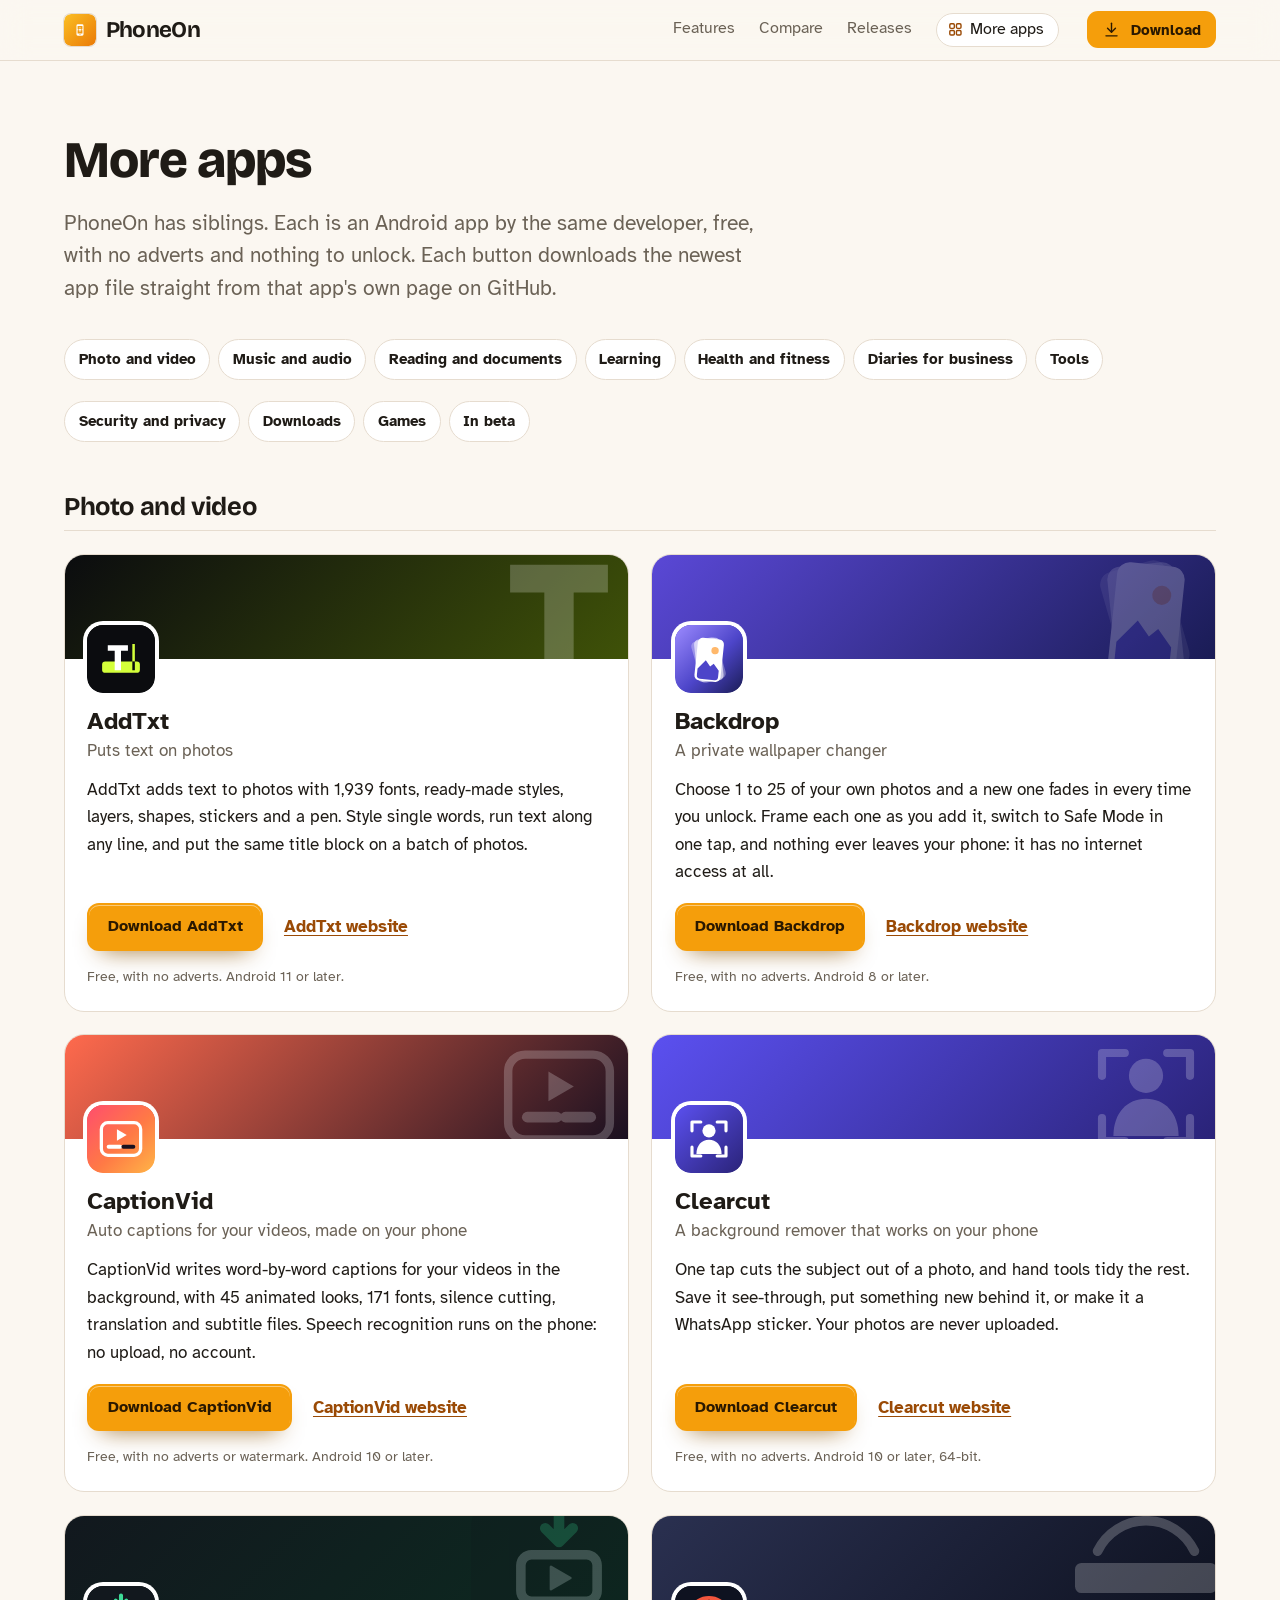
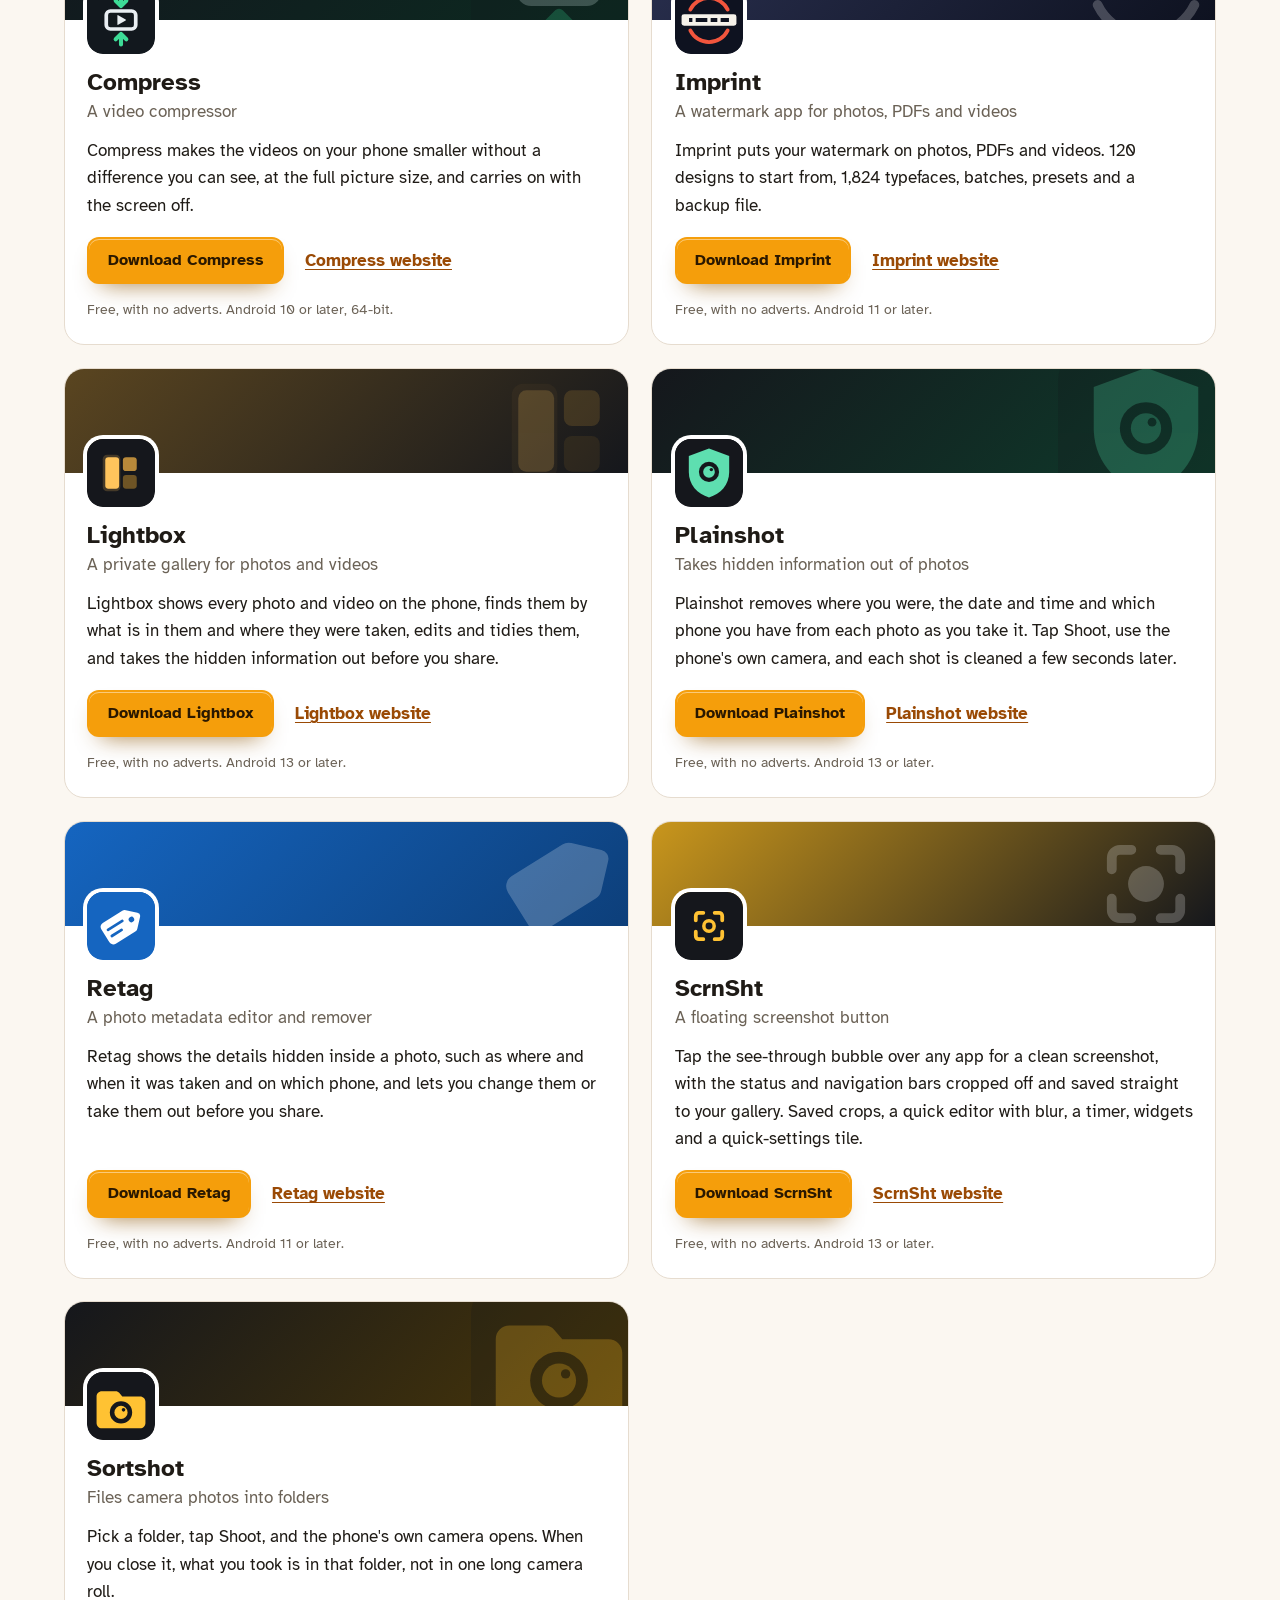
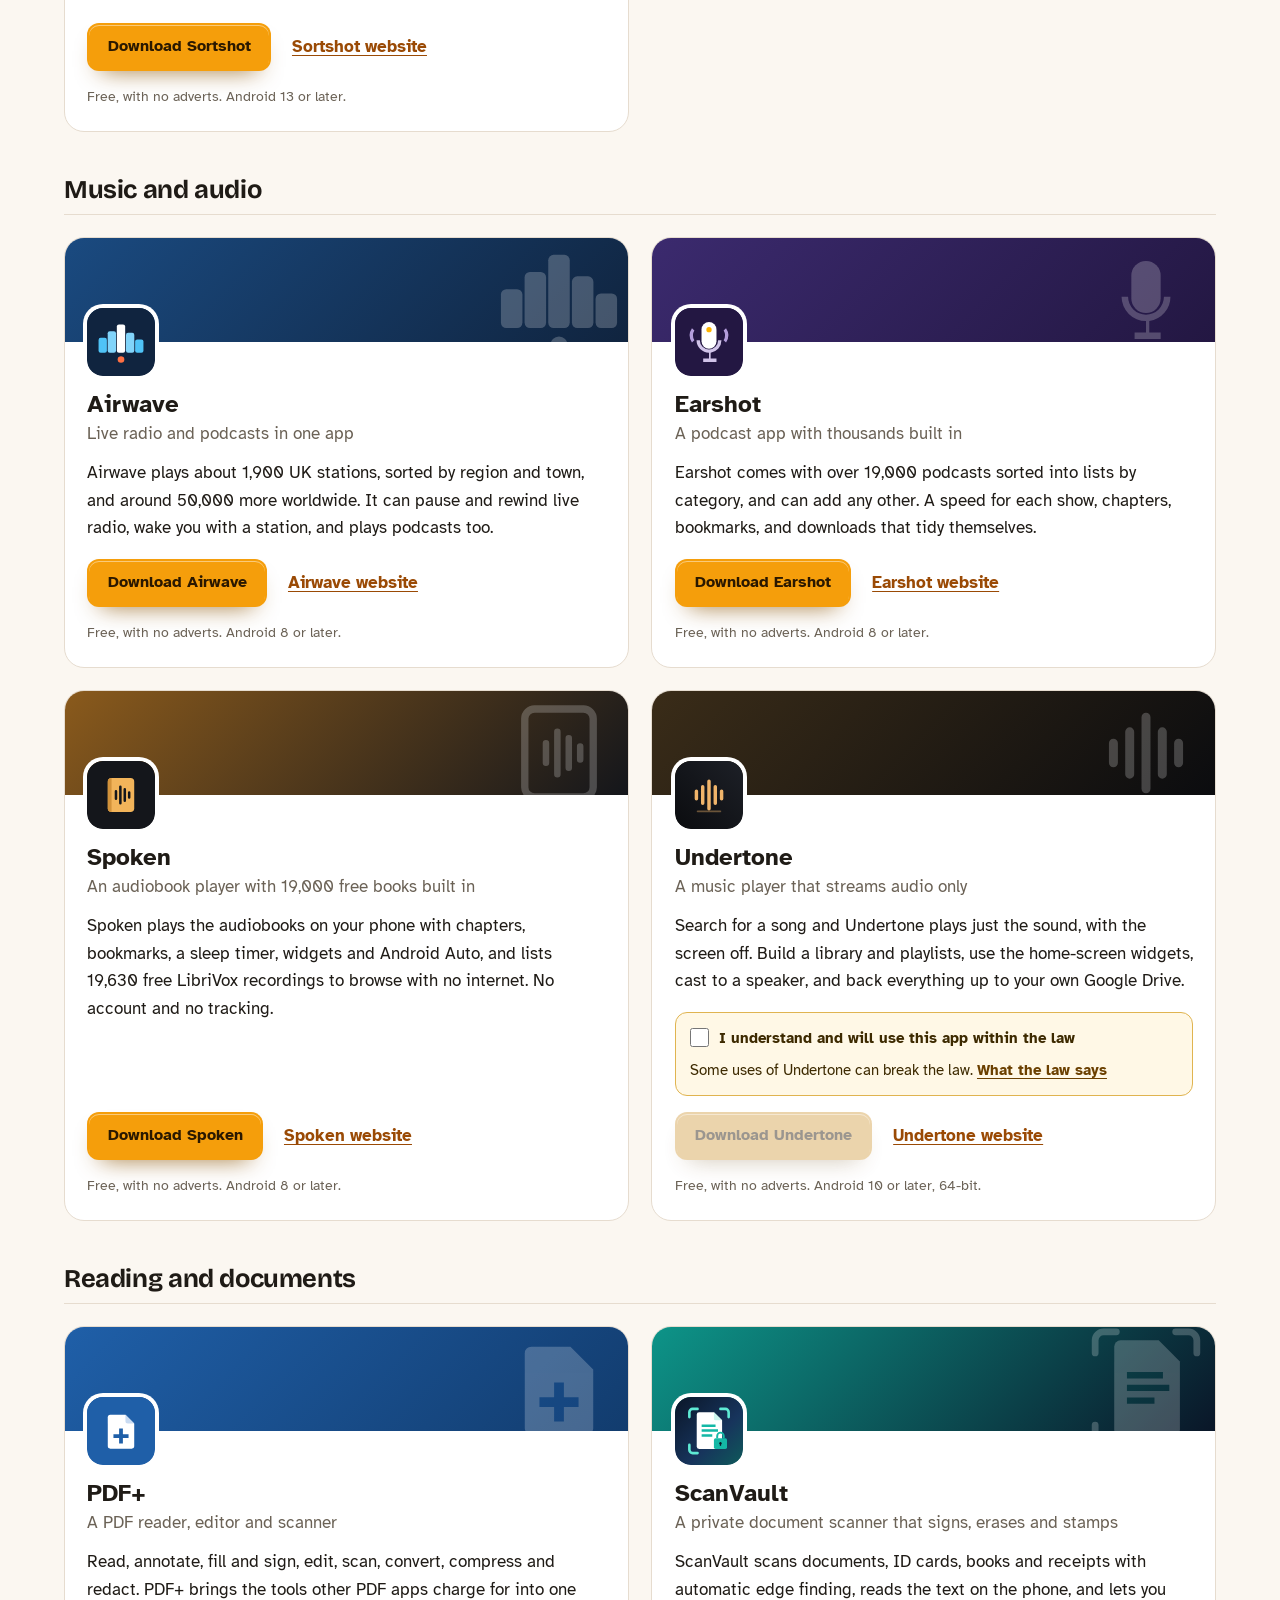
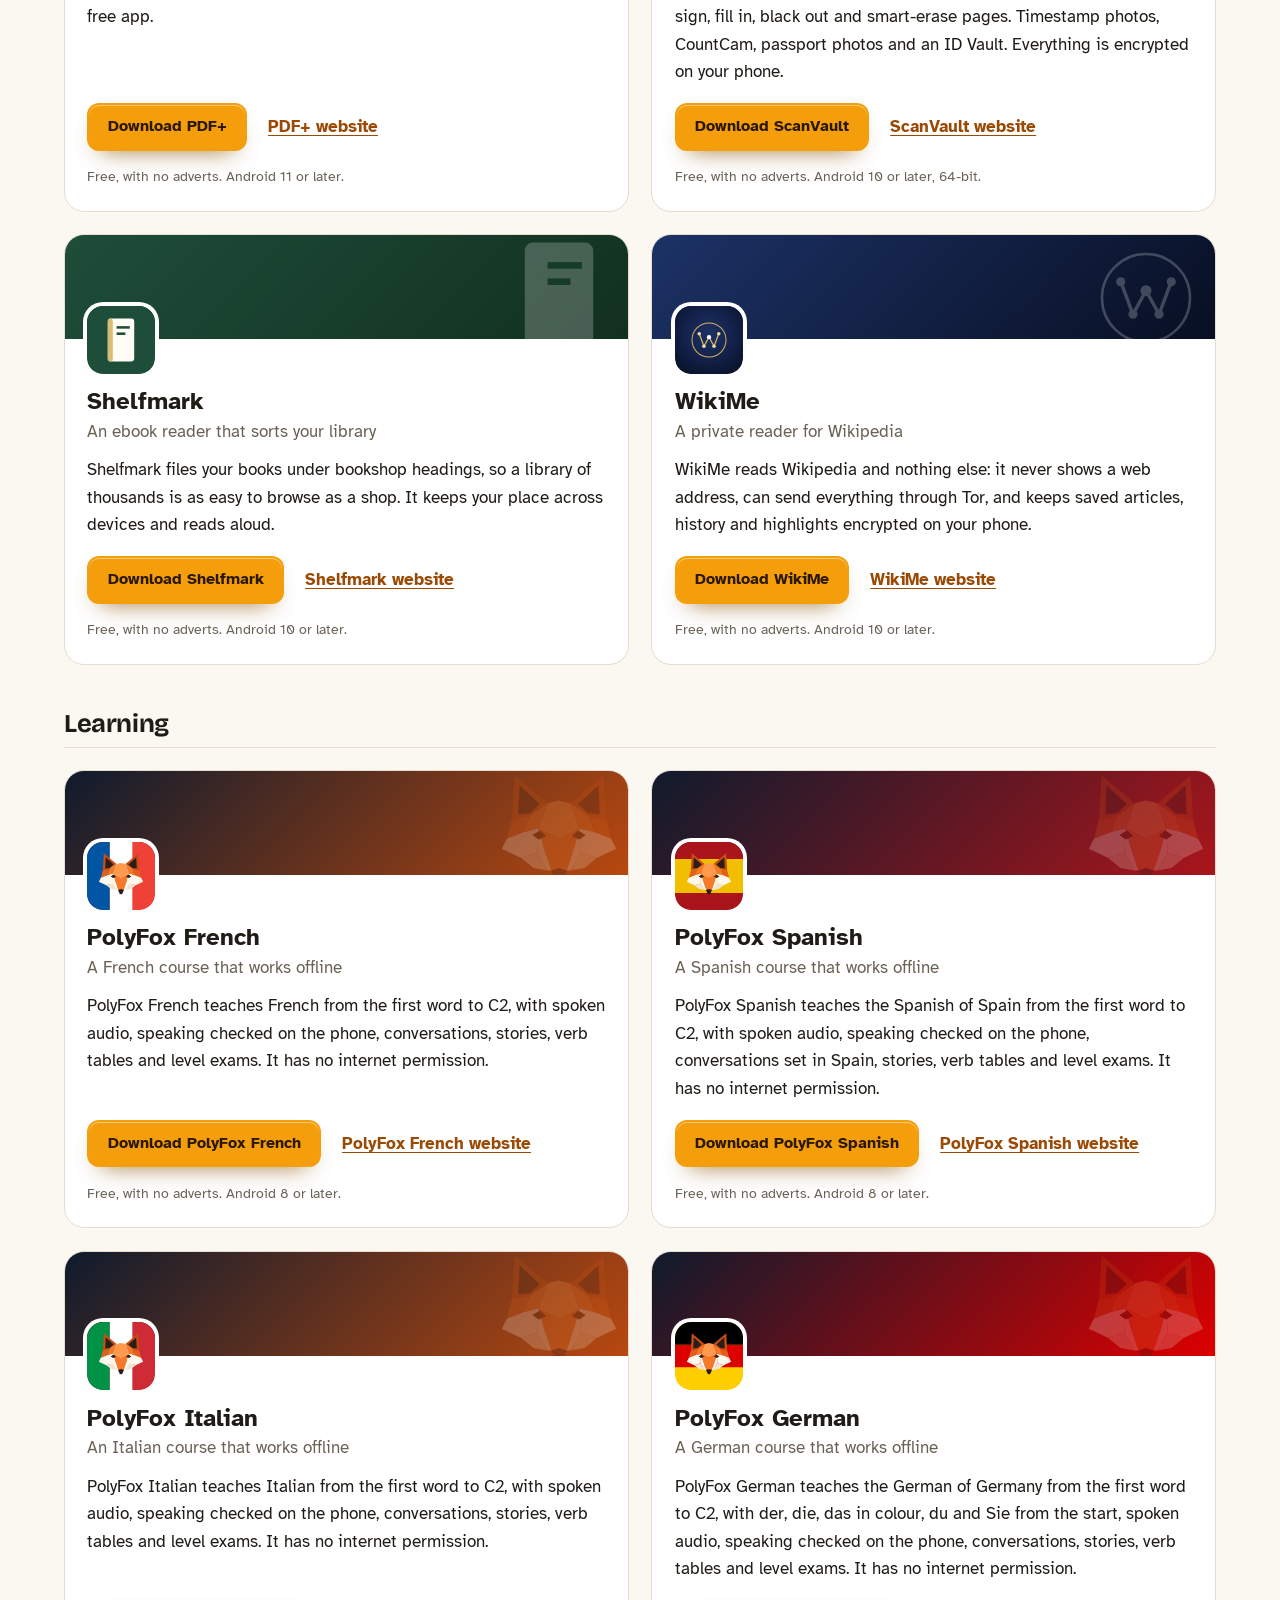
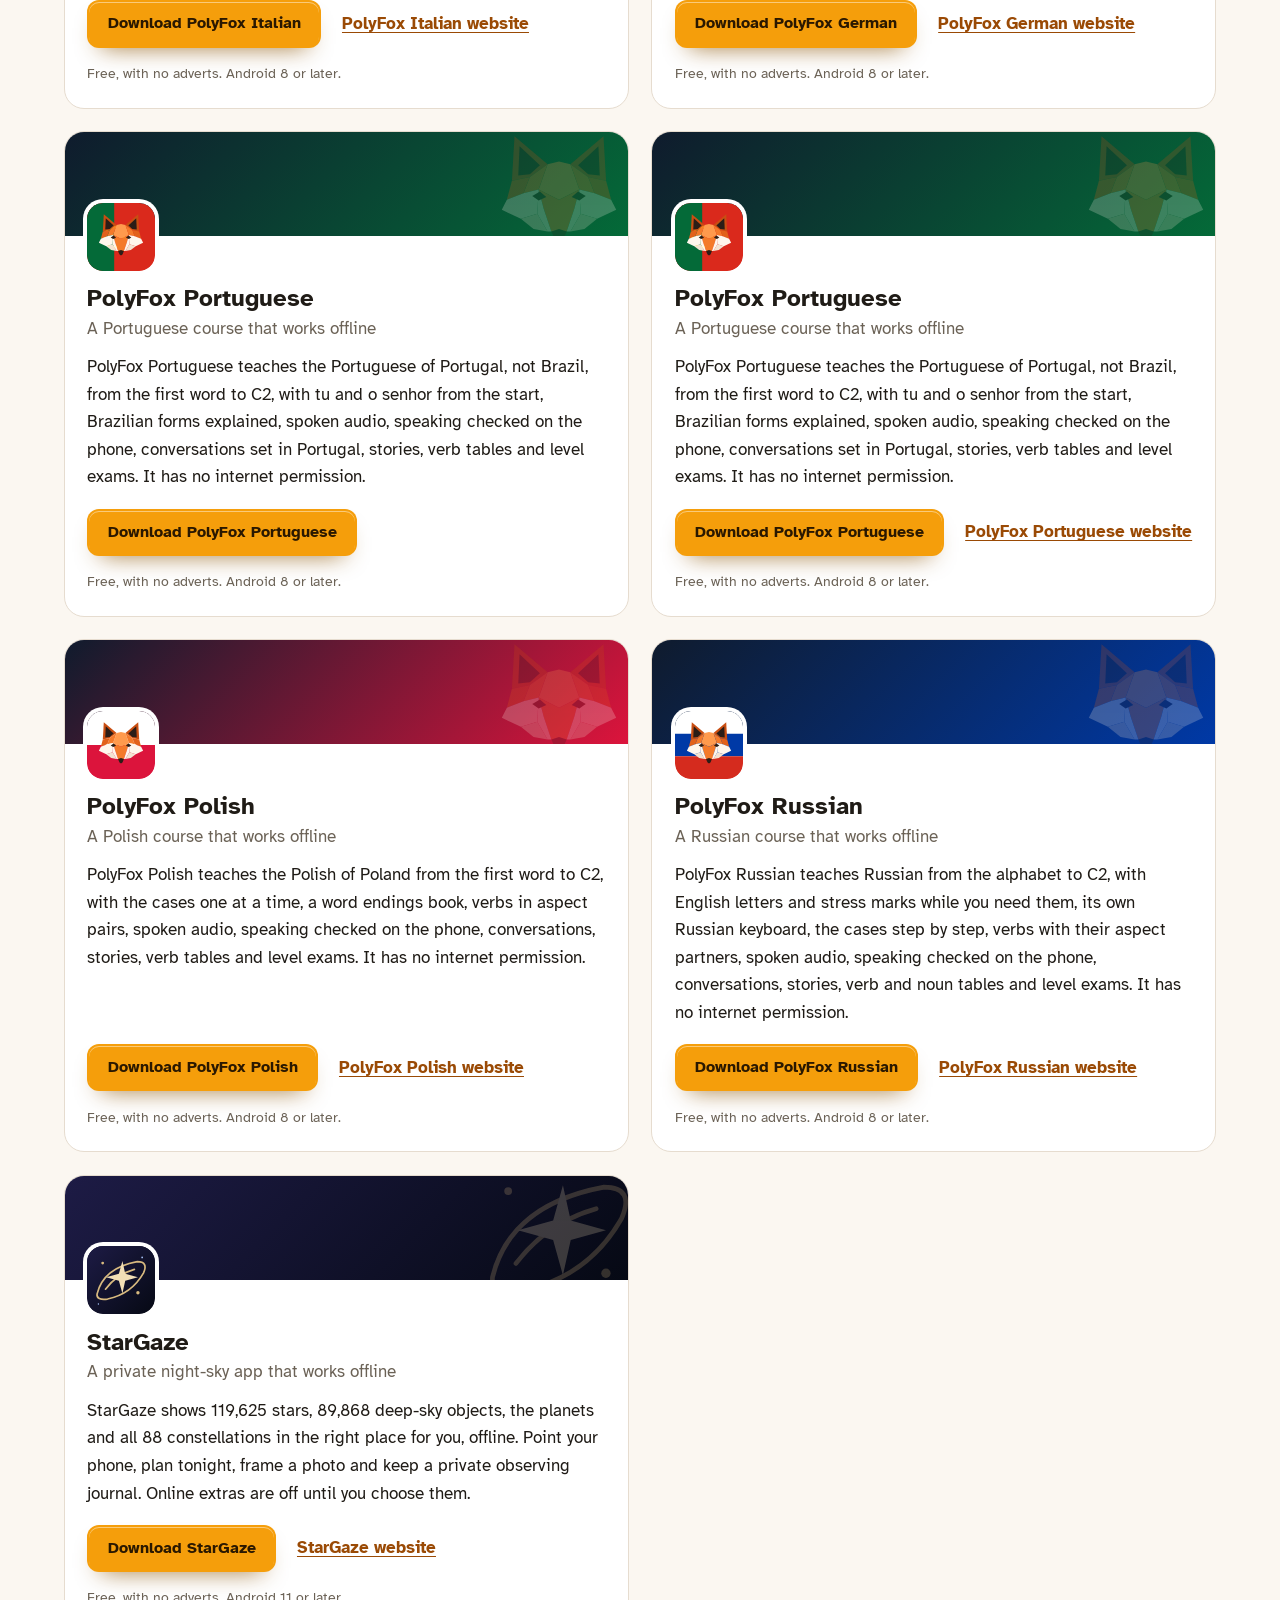
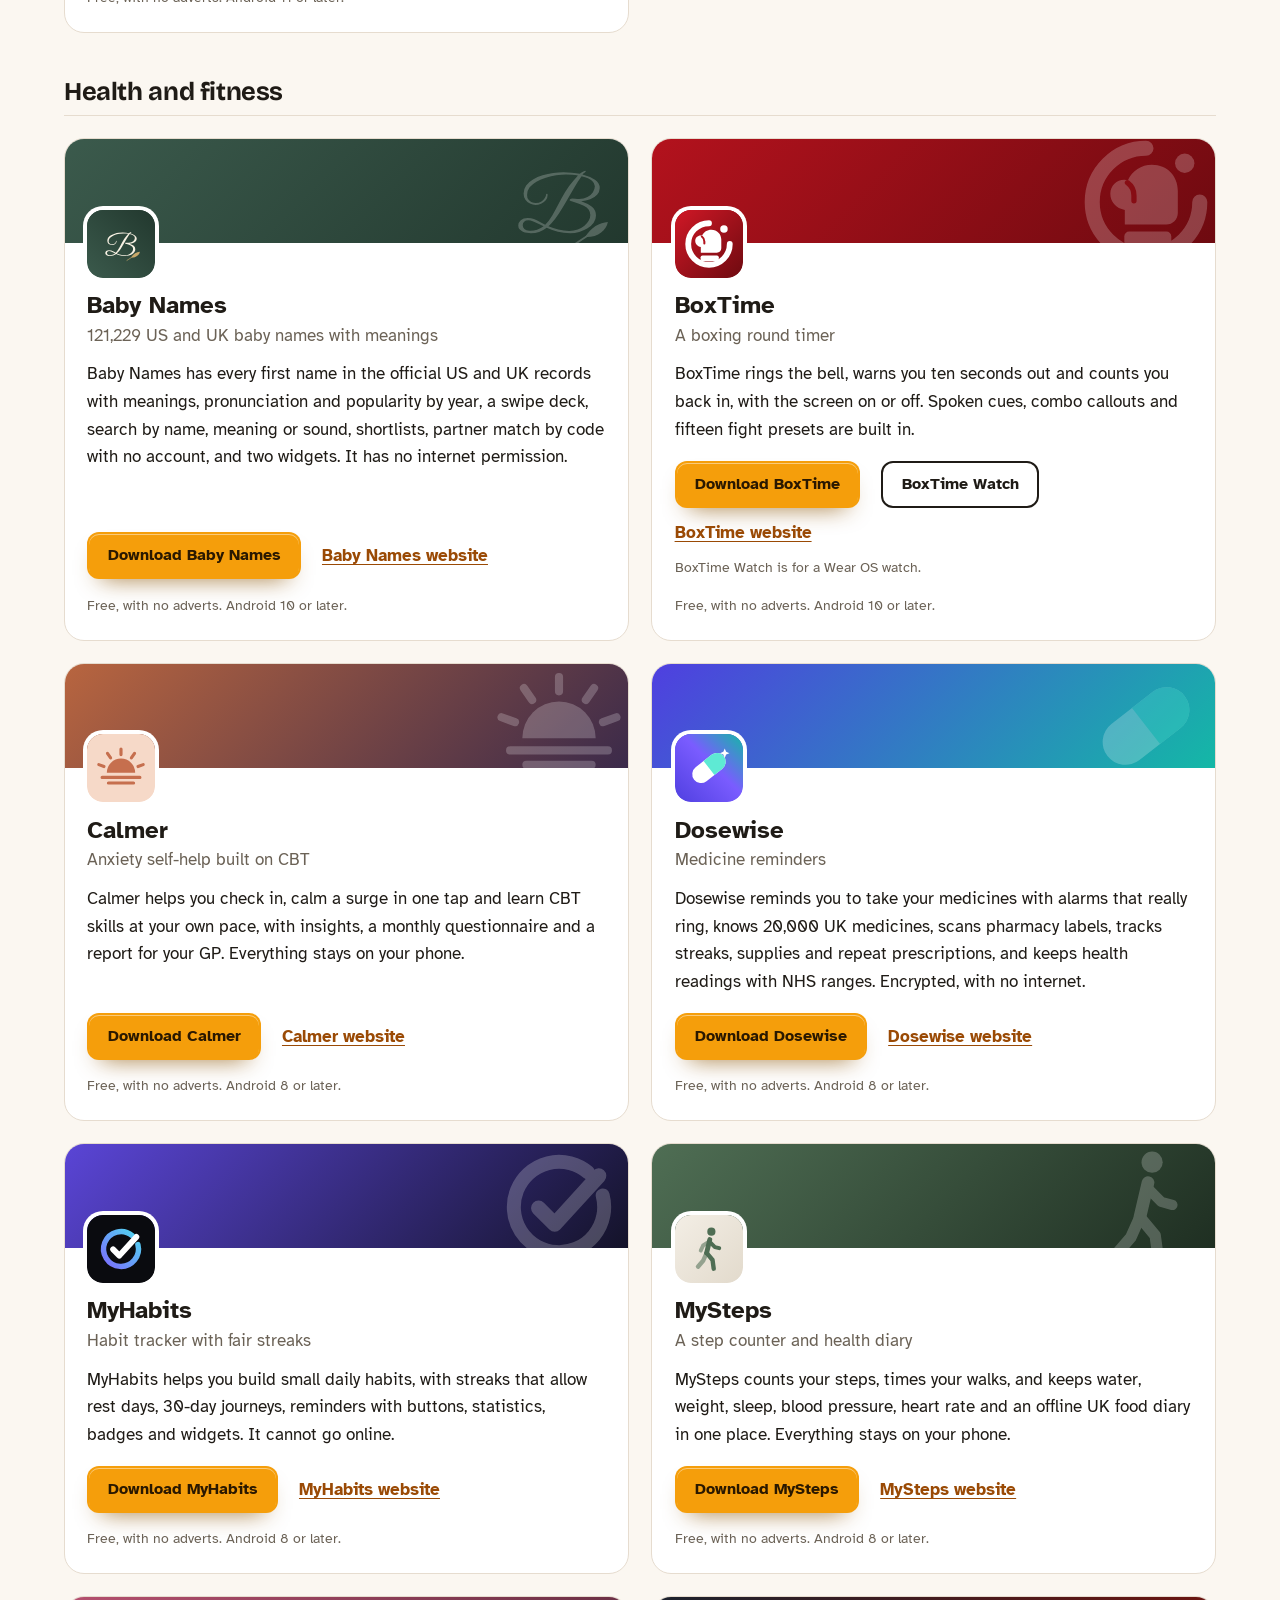
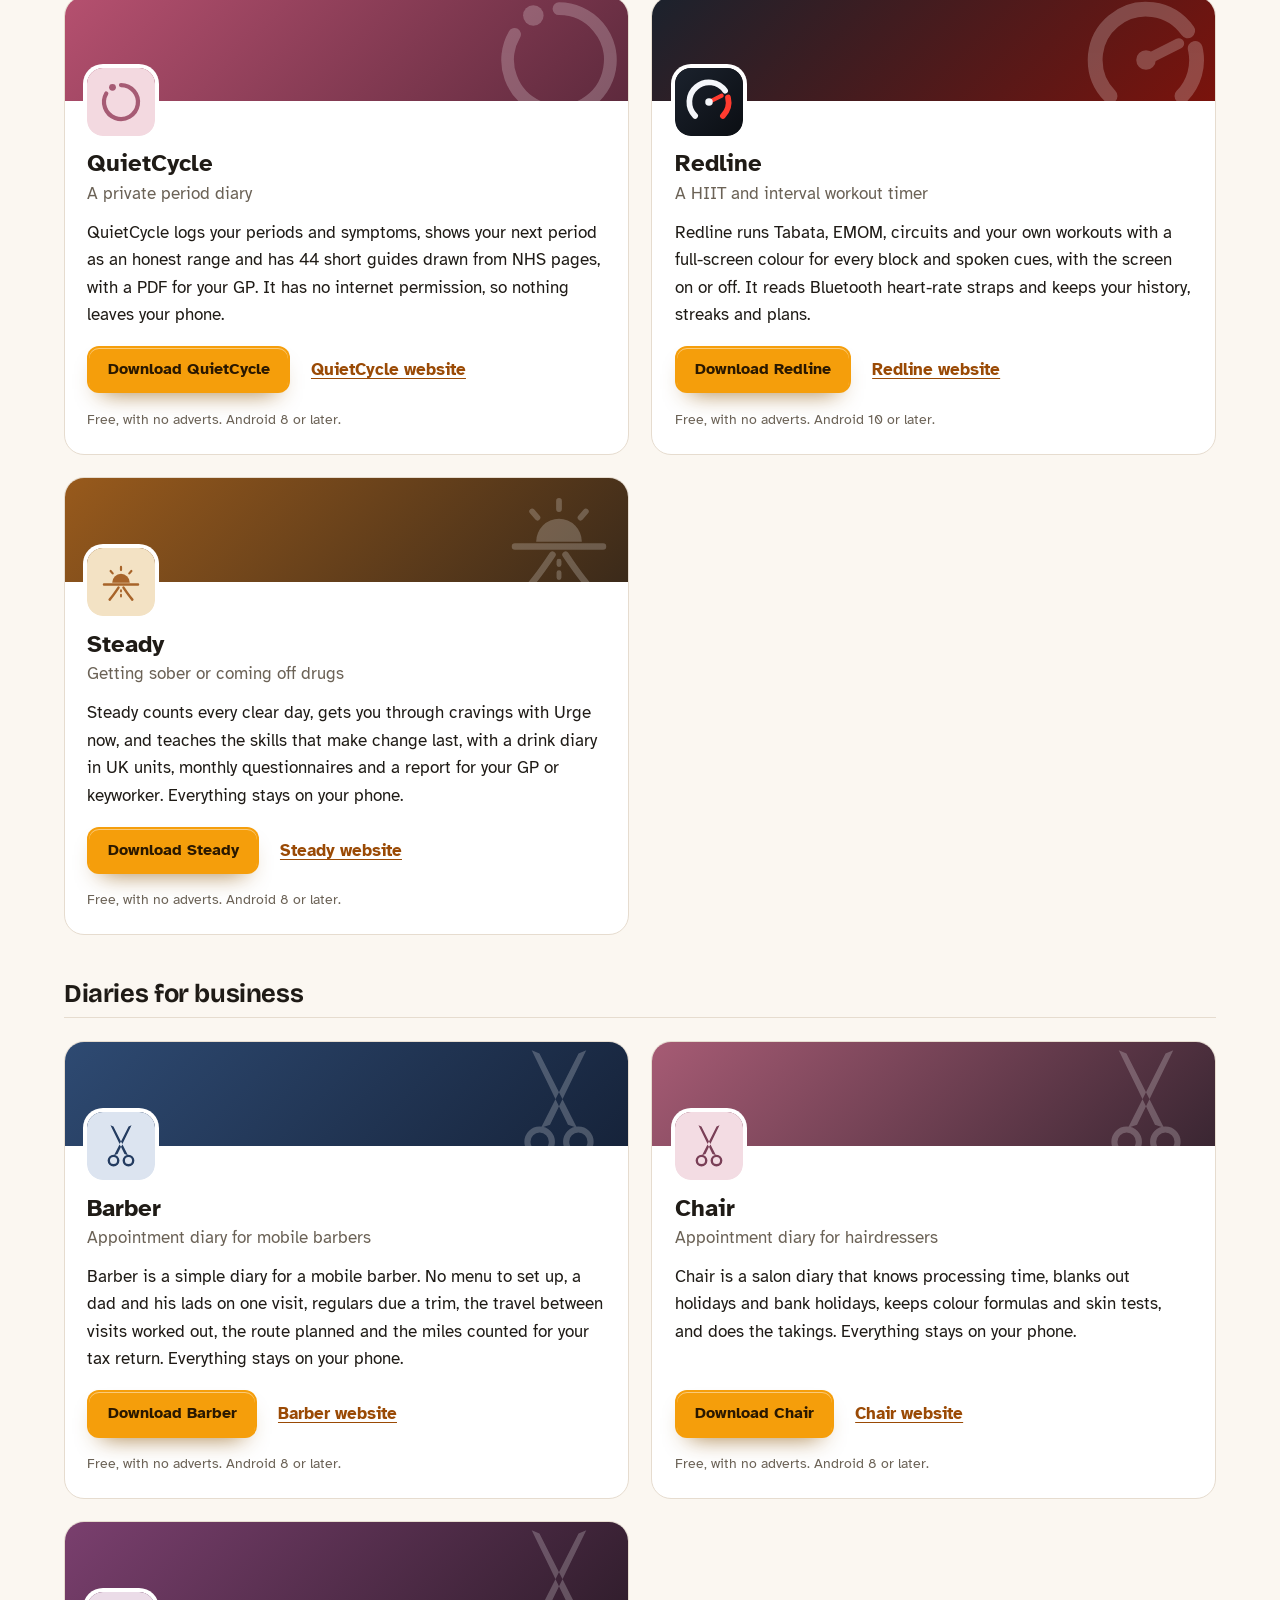
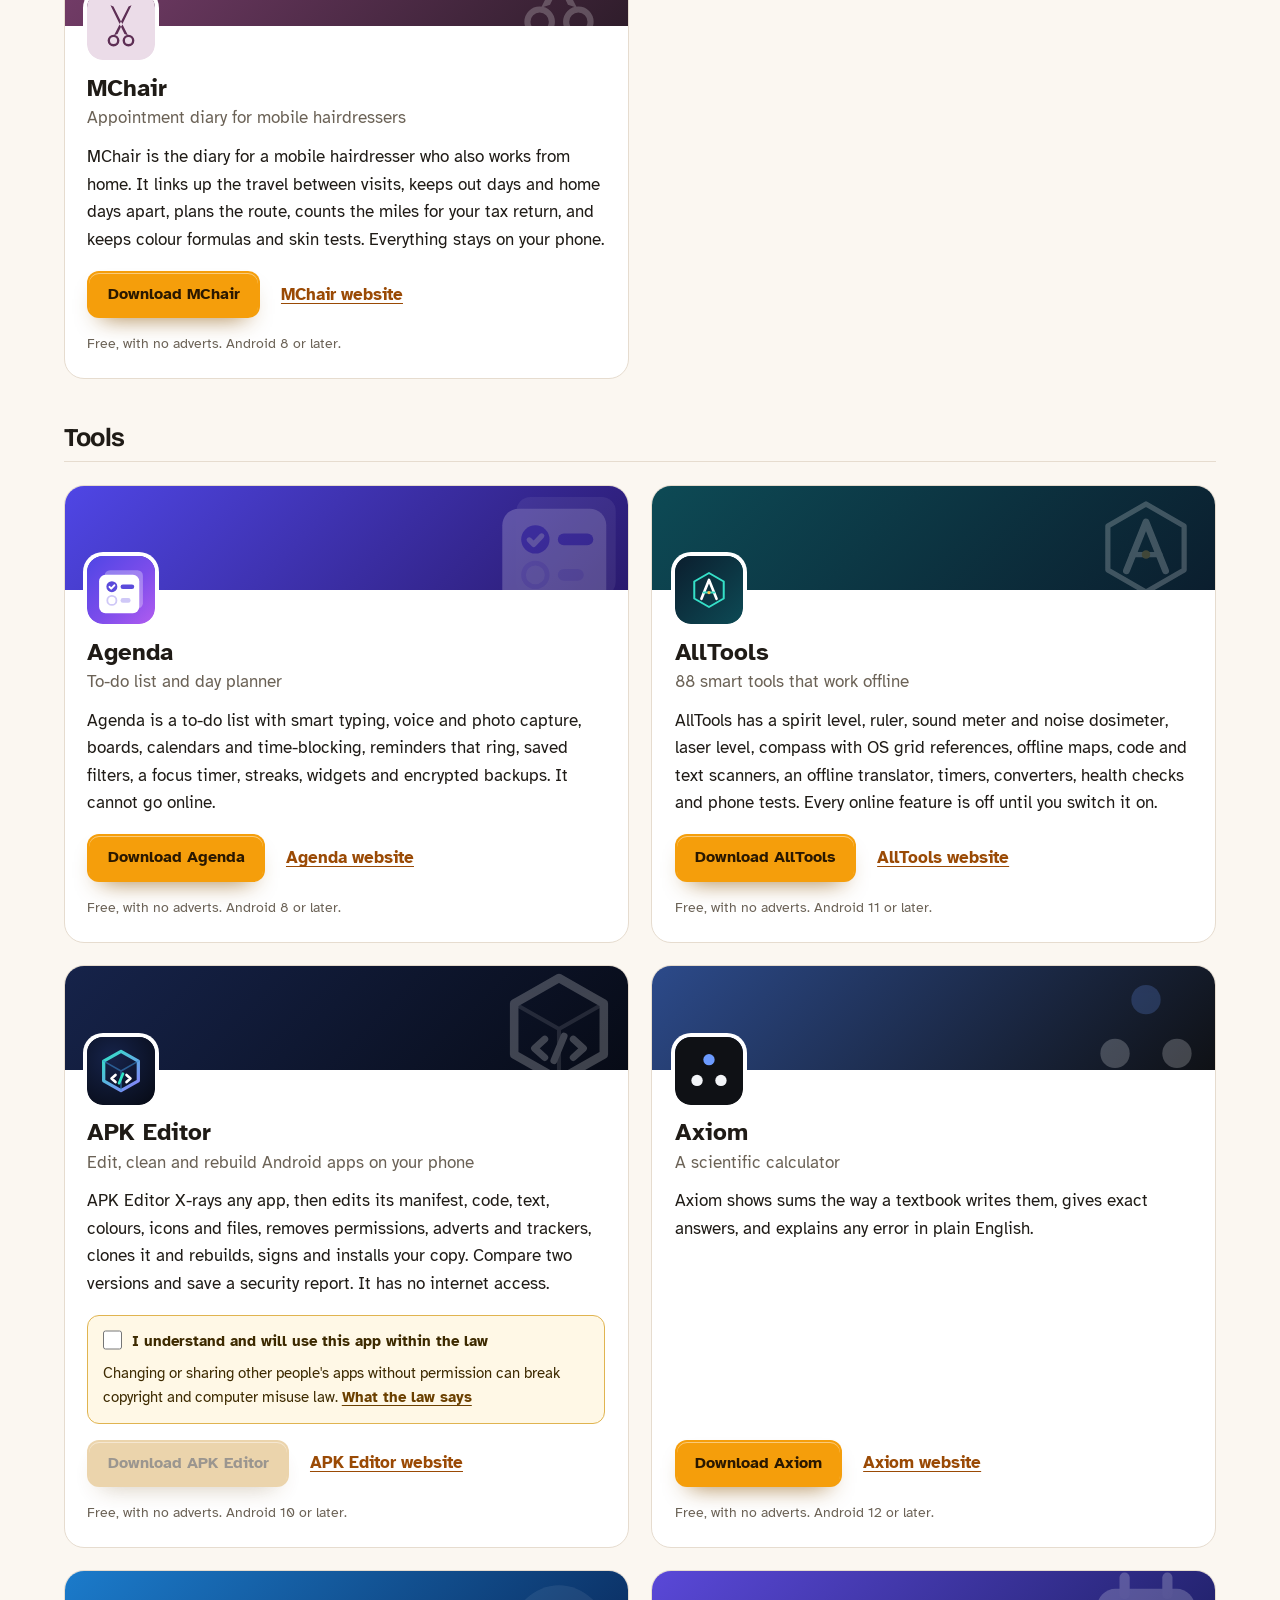
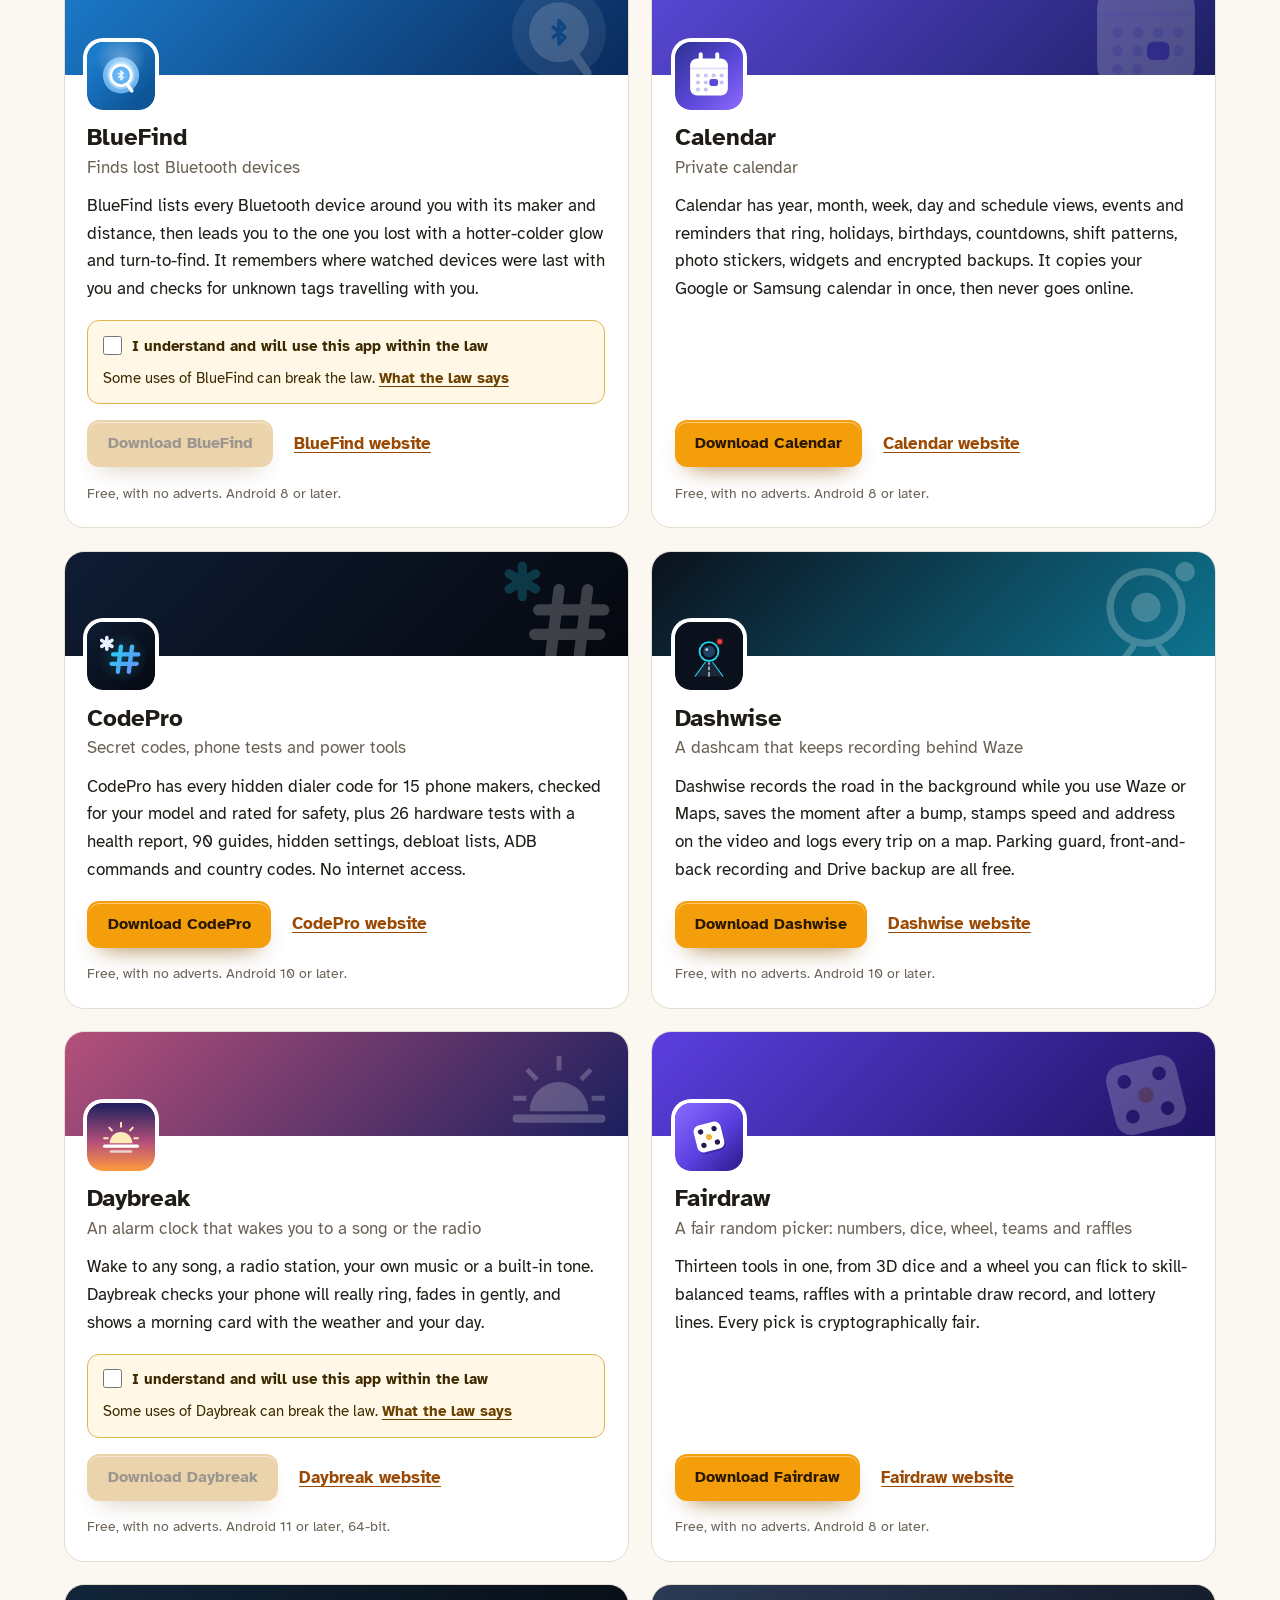
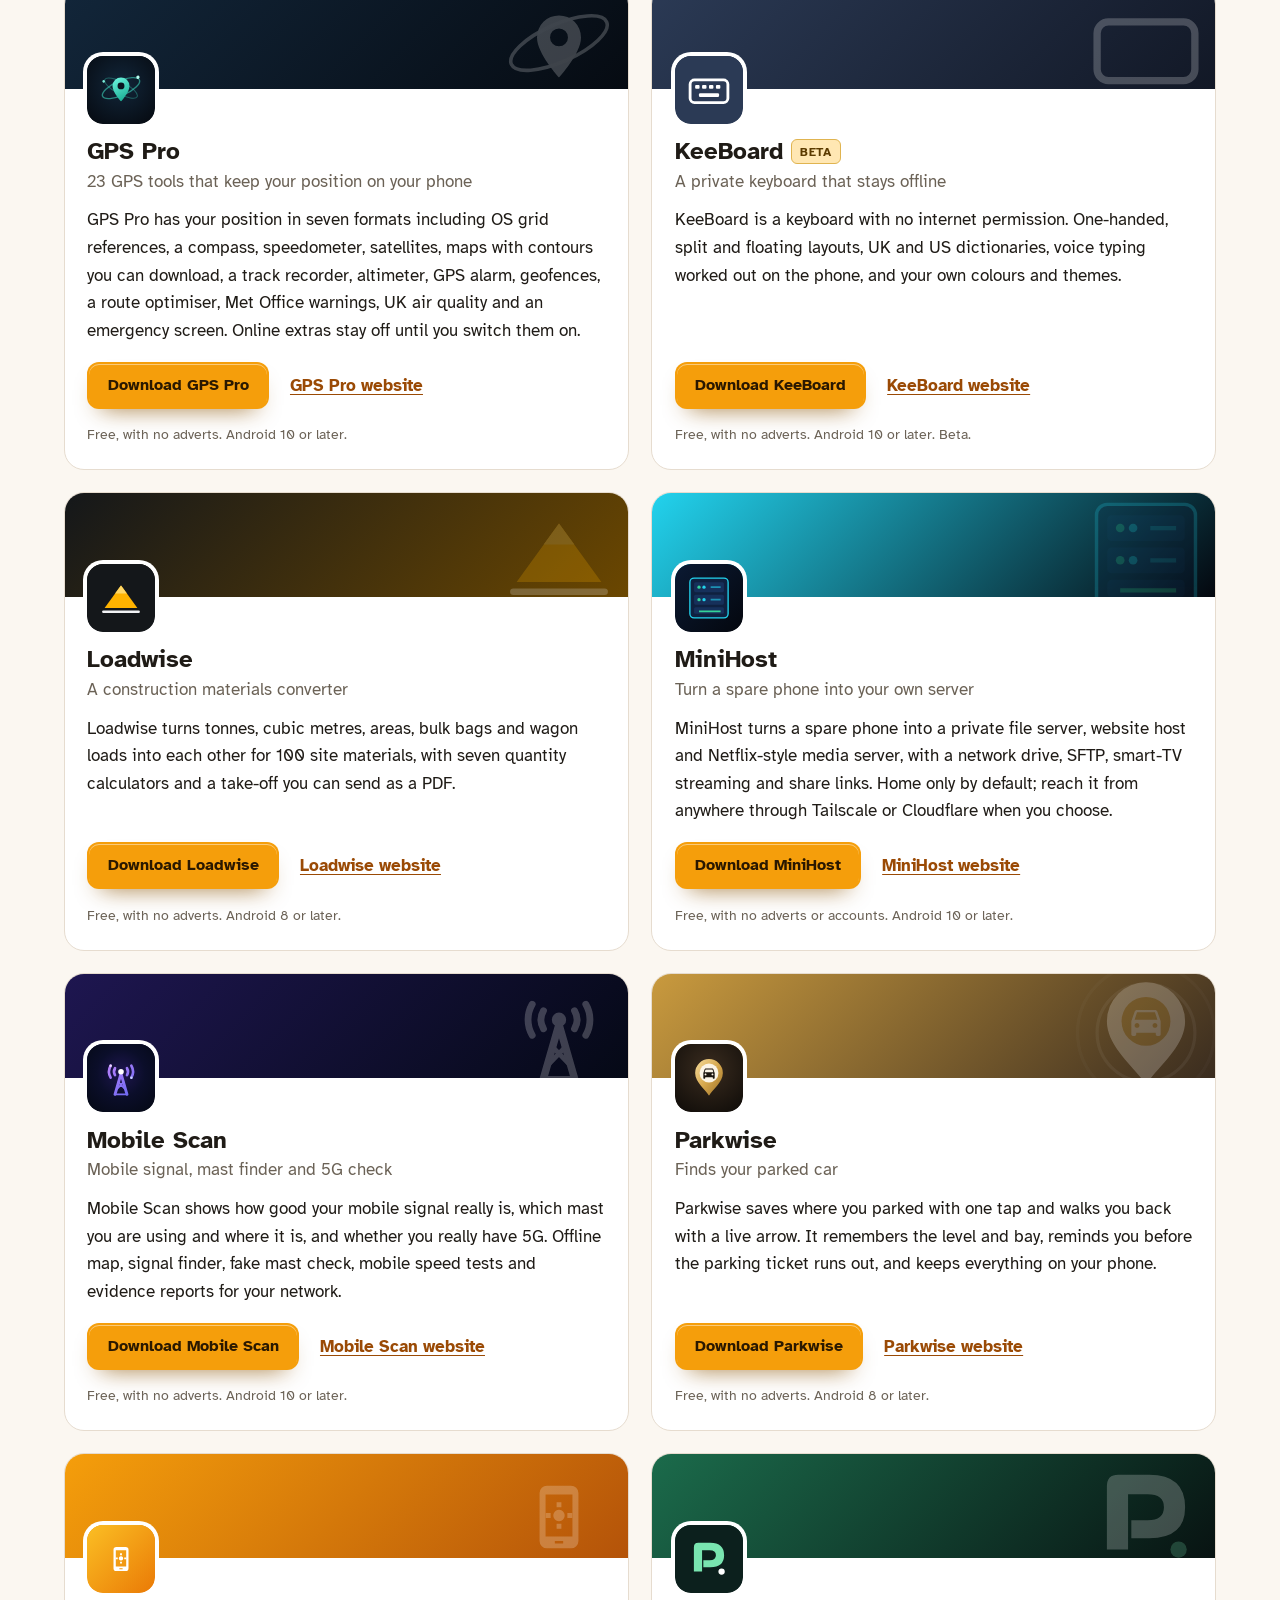
==== commit 6bd3e217: "More apps: add Baby Names" ====
--- a/more-apps.html
+++ b/more-apps.html
@@ -71,7 +71,7 @@
 <li class="mapp" style="--b:#0f1b2d;--b2:#b8480f"><div class="mapp-cover" aria-hidden="true"><svg viewBox="0 0 108 108"><polygon fill="#C94E12" points="26.7,17.9 47.0,35.1 36.1,42.9 25.1,45.2"/><polygon fill="#C94E12" points="82.9,45.2 71.9,42.9 61.0,35.1 81.3,17.9"/><polygon fill="#2B1D17" points="29.8,24.1 42.3,35.8 36.1,41.3 29.0,42.1"/><polygon fill="#2B1D17" points="79.0,42.1 71.9,41.3 65.7,35.8 78.2,24.1"/><polygon fill="#FF9A4D" points="54.0,33.5 47.0,35.1 41.5,50.7 54.0,56.9"/><polygon fill="#FF9A4D" points="54.0,56.9 66.5,50.7 61.0,35.1 54.0,33.5"/><polygon fill="#F47A2A" points="47.0,35.1 36.1,42.9 32.2,53.0 41.5,50.7"/><polygon fill="#F47A2A" points="66.5,50.7 75.8,53.0 71.9,42.9 61.0,35.1"/><polygon fill="#E2611A" points="36.1,42.9 25.1,45.2 22.0,56.9 32.2,53.0"/><polygon fill="#E2611A" points="75.8,53.0 86.0,56.9 82.9,45.2 71.9,42.9"/><polygon fill="#FFF6EC" points="32.2,53.0 22.0,56.9 18.9,63.1 30.6,68.6 40.7,65.5 41.5,50.7"/><polygon fill="#FFF6EC" points="66.5,50.7 67.3,65.5 77.4,68.6 89.1,63.1 86.0,56.9 75.8,53.0"/><polygon fill="#F3E3D2" points="30.6,68.6 40.7,65.5 47.0,76.4 38.4,74.8"/><polygon fill="#F3E3D2" points="69.6,74.8 61.0,76.4 67.3,65.5 77.4,68.6"/><polygon fill="#F47A2A" points="41.5,50.7 54.0,56.9 54.0,78.0 49.3,76.4 44.6,62.4"/><polygon fill="#F47A2A" points="63.4,62.4 58.7,76.4 54.0,78.0 54.0,56.9 66.5,50.7"/><polygon fill="#FFF6EC" points="41.5,50.7 44.6,62.4 49.3,76.4 47.0,76.4 40.7,65.5"/><polygon fill="#FFF6EC" points="67.3,65.5 61.0,76.4 58.7,76.4 63.4,62.4 66.5,50.7"/><polygon fill="#2B1D17" points="49.3,76.4 54.0,74.8 58.7,76.4 56.3,81.9 54.0,83.4 51.7,81.9"/><polygon fill="#2B1D17" points="37.6,54.6 42.3,51.8 46.2,55.3 41.5,57.3"/><polygon fill="#2B1D17" points="66.5,57.3 61.8,55.3 65.7,51.8 70.4,54.6"/></svg></div><div class="mapp-body"><svg class="mapp-icon" viewBox="0 0 108 108" aria-hidden="true"><rect width="108" height="108" rx="24" fill="#CE2B37"/><path fill="#FFFFFF" d="M36 0H72V108H36Z"/><path fill="#009246" d="M24 0H36V108H24A24 24 0 0 1 0 84V24A24 24 0 0 1 24 0Z"/><polygon fill="#C94E12" points="26.7,17.9 47.0,35.1 36.1,42.9 25.1,45.2"/><polygon fill="#C94E12" points="82.9,45.2 71.9,42.9 61.0,35.1 81.3,17.9"/><polygon fill="#2B1D17" points="29.8,24.1 42.3,35.8 36.1,41.3 29.0,42.1"/><polygon fill="#2B1D17" points="79.0,42.1 71.9,41.3 65.7,35.8 78.2,24.1"/><polygon fill="#FF9A4D" points="54.0,33.5 47.0,35.1 41.5,50.7 54.0,56.9"/><polygon fill="#FF9A4D" points="54.0,56.9 66.5,50.7 61.0,35.1 54.0,33.5"/><polygon fill="#F47A2A" points="47.0,35.1 36.1,42.9 32.2,53.0 41.5,50.7"/><polygon fill="#F47A2A" points="66.5,50.7 75.8,53.0 71.9,42.9 61.0,35.1"/><polygon fill="#E2611A" points="36.1,42.9 25.1,45.2 22.0,56.9 32.2,53.0"/><polygon fill="#E2611A" points="75.8,53.0 86.0,56.9 82.9,45.2 71.9,42.9"/><polygon fill="#FFF6EC" points="32.2,53.0 22.0,56.9 18.9,63.1 30.6,68.6 40.7,65.5 41.5,50.7"/><polygon fill="#FFF6EC" points="66.5,50.7 67.3,65.5 77.4,68.6 89.1,63.1 86.0,56.9 75.8,53.0"/><polygon fill="#F3E3D2" points="30.6,68.6 40.7,65.5 47.0,76.4 38.4,74.8"/><polygon fill="#F3E3D2" points="69.6,74.8 61.0,76.4 67.3,65.5 77.4,68.6"/><polygon fill="#F47A2A" points="41.5,50.7 54.0,56.9 54.0,78.0 49.3,76.4 44.6,62.4"/><polygon fill="#F47A2A" points="63.4,62.4 58.7,76.4 54.0,78.0 54.0,56.9 66.5,50.7"/><polygon fill="#FFF6EC" points="41.5,50.7 44.6,62.4 49.3,76.4 47.0,76.4 40.7,65.5"/><polygon fill="#FFF6EC" points="67.3,65.5 61.0,76.4 58.7,76.4 63.4,62.4 66.5,50.7"/><polygon fill="#2B1D17" points="49.3,76.4 54.0,74.8 58.7,76.4 56.3,81.9 54.0,83.4 51.7,81.9"/><polygon fill="#2B1D17" points="37.6,54.6 42.3,51.8 46.2,55.3 41.5,57.3"/><polygon fill="#2B1D17" points="66.5,57.3 61.8,55.3 65.7,51.8 70.4,54.6"/></svg><h3>PolyFox Italian</h3><p class="mapp-kind">An Italian course that works offline</p><p class="mapp-say">PolyFox Italian teaches Italian from the first word to C2, with spoken audio, speaking checked on the phone, conversations, stories, verb tables and level exams. It has no internet permission.</p><p class="mapp-go"><a class="button" href="https://github.com/CustomGPTer/polyfox-italian/releases/latest/download/PolyFox-Italian.apk">Download PolyFox Italian</a><a class="mapp-site" href="https://customgpter.github.io/polyfox-italian/">PolyFox Italian website</a></p><p class="mapp-needs">Free, with no adverts. Android 8 or later.</p></div></li>
 <li class="mapp" style="--b:#0f1b2d;--b2:#dd0000"><div class="mapp-cover" aria-hidden="true"><svg viewBox="0 0 108 108"><polygon fill="#C94E12" points="26.7,17.9 47.0,35.1 36.1,42.9 25.1,45.2"/><polygon fill="#C94E12" points="82.9,45.2 71.9,42.9 61.0,35.1 81.3,17.9"/><polygon fill="#2B1D17" points="29.8,24.1 42.3,35.8 36.1,41.3 29.0,42.1"/><polygon fill="#2B1D17" points="79.0,42.1 71.9,41.3 65.7,35.8 78.2,24.1"/><polygon fill="#FF9A4D" points="54.0,33.5 47.0,35.1 41.5,50.7 54.0,56.9"/><polygon fill="#FF9A4D" points="54.0,56.9 66.5,50.7 61.0,35.1 54.0,33.5"/><polygon fill="#F47A2A" points="47.0,35.1 36.1,42.9 32.2,53.0 41.5,50.7"/><polygon fill="#F47A2A" points="66.5,50.7 75.8,53.0 71.9,42.9 61.0,35.1"/><polygon fill="#E2611A" points="36.1,42.9 25.1,45.2 22.0,56.9 32.2,53.0"/><polygon fill="#E2611A" points="75.8,53.0 86.0,56.9 82.9,45.2 71.9,42.9"/><polygon fill="#FFF6EC" points="32.2,53.0 22.0,56.9 18.9,63.1 30.6,68.6 40.7,65.5 41.5,50.7"/><polygon fill="#FFF6EC" points="66.5,50.7 67.3,65.5 77.4,68.6 89.1,63.1 86.0,56.9 75.8,53.0"/><polygon fill="#F3E3D2" points="30.6,68.6 40.7,65.5 47.0,76.4 38.4,74.8"/><polygon fill="#F3E3D2" points="69.6,74.8 61.0,76.4 67.3,65.5 77.4,68.6"/><polygon fill="#F47A2A" points="41.5,50.7 54.0,56.9 54.0,78.0 49.3,76.4 44.6,62.4"/><polygon fill="#F47A2A" points="63.4,62.4 58.7,76.4 54.0,78.0 54.0,56.9 66.5,50.7"/><polygon fill="#FFF6EC" points="41.5,50.7 44.6,62.4 49.3,76.4 47.0,76.4 40.7,65.5"/><polygon fill="#FFF6EC" points="67.3,65.5 61.0,76.4 58.7,76.4 63.4,62.4 66.5,50.7"/><polygon fill="#2B1D17" points="49.3,76.4 54.0,74.8 58.7,76.4 56.3,81.9 54.0,83.4 51.7,81.9"/><polygon fill="#2B1D17" points="37.6,54.6 42.3,51.8 46.2,55.3 41.5,57.3"/><polygon fill="#2B1D17" points="66.5,57.3 61.8,55.3 65.7,51.8 70.4,54.6"/></svg></div><div class="mapp-body"><svg class="mapp-icon" viewBox="0 0 108 108" aria-hidden="true"><rect width="108" height="108" rx="24" fill="#FFCE00"/><path fill="#DD0000" d="M0 36H108V72H0Z"/><path fill="#000000" d="M24 0H84A24 24 0 0 1 108 24V36H0V24A24 24 0 0 1 24 0Z"/><polygon fill="#C94E12" points="26.7,17.9 47.0,35.1 36.1,42.9 25.1,45.2"/><polygon fill="#C94E12" points="82.9,45.2 71.9,42.9 61.0,35.1 81.3,17.9"/><polygon fill="#2B1D17" points="29.8,24.1 42.3,35.8 36.1,41.3 29.0,42.1"/><polygon fill="#2B1D17" points="79.0,42.1 71.9,41.3 65.7,35.8 78.2,24.1"/><polygon fill="#FF9A4D" points="54.0,33.5 47.0,35.1 41.5,50.7 54.0,56.9"/><polygon fill="#FF9A4D" points="54.0,56.9 66.5,50.7 61.0,35.1 54.0,33.5"/><polygon fill="#F47A2A" points="47.0,35.1 36.1,42.9 32.2,53.0 41.5,50.7"/><polygon fill="#F47A2A" points="66.5,50.7 75.8,53.0 71.9,42.9 61.0,35.1"/><polygon fill="#E2611A" points="36.1,42.9 25.1,45.2 22.0,56.9 32.2,53.0"/><polygon fill="#E2611A" points="75.8,53.0 86.0,56.9 82.9,45.2 71.9,42.9"/><polygon fill="#FFF6EC" points="32.2,53.0 22.0,56.9 18.9,63.1 30.6,68.6 40.7,65.5 41.5,50.7"/><polygon fill="#FFF6EC" points="66.5,50.7 67.3,65.5 77.4,68.6 89.1,63.1 86.0,56.9 75.8,53.0"/><polygon fill="#F3E3D2" points="30.6,68.6 40.7,65.5 47.0,76.4 38.4,74.8"/><polygon fill="#F3E3D2" points="69.6,74.8 61.0,76.4 67.3,65.5 77.4,68.6"/><polygon fill="#F47A2A" points="41.5,50.7 54.0,56.9 54.0,78.0 49.3,76.4 44.6,62.4"/><polygon fill="#F47A2A" points="63.4,62.4 58.7,76.4 54.0,78.0 54.0,56.9 66.5,50.7"/><polygon fill="#FFF6EC" points="41.5,50.7 44.6,62.4 49.3,76.4 47.0,76.4 40.7,65.5"/><polygon fill="#FFF6EC" points="67.3,65.5 61.0,76.4 58.7,76.4 63.4,62.4 66.5,50.7"/><polygon fill="#2B1D17" points="49.3,76.4 54.0,74.8 58.7,76.4 56.3,81.9 54.0,83.4 51.7,81.9"/><polygon fill="#2B1D17" points="37.6,54.6 42.3,51.8 46.2,55.3 41.5,57.3"/><polygon fill="#2B1D17" points="66.5,57.3 61.8,55.3 65.7,51.8 70.4,54.6"/></svg><h3>PolyFox German</h3><p class="mapp-kind">A German course that works offline</p><p class="mapp-say">PolyFox German teaches the German of Germany from the first word to C2, with der, die, das in colour, du and Sie from the start, spoken audio, speaking checked on the phone, conversations, stories, verb tables and level exams. It has no internet permission.</p><p class="mapp-go"><a class="button" href="https://github.com/CustomGPTer/polyfox-german/releases/latest/download/PolyFoxGerman.apk">Download PolyFox German</a><a class="mapp-site" href="https://customgpter.github.io/polyfox-german/">PolyFox German website</a></p><p class="mapp-needs">Free, with no adverts. Android 8 or later.</p></div></li><li class="mapp" style="--b:#0f1b2d;--b2:#046a38"><div class="mapp-cover" aria-hidden="true"><svg viewBox="0 0 108 108"><polygon fill="#C94E12" points="26.7,17.9 47.0,35.1 36.1,42.9 25.1,45.2"/><polygon fill="#C94E12" points="82.9,45.2 71.9,42.9 61.0,35.1 81.3,17.9"/><polygon fill="#2B1D17" points="29.8,24.1 42.3,35.8 36.1,41.3 29.0,42.1"/><polygon fill="#2B1D17" points="79.0,42.1 71.9,41.3 65.7,35.8 78.2,24.1"/><polygon fill="#FF9A4D" points="54.0,33.5 47.0,35.1 41.5,50.7 54.0,56.9"/><polygon fill="#FF9A4D" points="54.0,56.9 66.5,50.7 61.0,35.1 54.0,33.5"/><polygon fill="#F47A2A" points="47.0,35.1 36.1,42.9 32.2,53.0 41.5,50.7"/><polygon fill="#F47A2A" points="66.5,50.7 75.8,53.0 71.9,42.9 61.0,35.1"/><polygon fill="#E2611A" points="36.1,42.9 25.1,45.2 22.0,56.9 32.2,53.0"/><polygon fill="#E2611A" points="75.8,53.0 86.0,56.9 82.9,45.2 71.9,42.9"/><polygon fill="#FFF6EC" points="32.2,53.0 22.0,56.9 18.9,63.1 30.6,68.6 40.7,65.5 41.5,50.7"/><polygon fill="#FFF6EC" points="66.5,50.7 67.3,65.5 77.4,68.6 89.1,63.1 86.0,56.9 75.8,53.0"/><polygon fill="#F3E3D2" points="30.6,68.6 40.7,65.5 47.0,76.4 38.4,74.8"/><polygon fill="#F3E3D2" points="69.6,74.8 61.0,76.4 67.3,65.5 77.4,68.6"/><polygon fill="#F47A2A" points="41.5,50.7 54.0,56.9 54.0,78.0 49.3,76.4 44.6,62.4"/><polygon fill="#F47A2A" points="63.4,62.4 58.7,76.4 54.0,78.0 54.0,56.9 66.5,50.7"/><polygon fill="#FFF6EC" points="41.5,50.7 44.6,62.4 49.3,76.4 47.0,76.4 40.7,65.5"/><polygon fill="#FFF6EC" points="67.3,65.5 61.0,76.4 58.7,76.4 63.4,62.4 66.5,50.7"/><polygon fill="#2B1D17" points="49.3,76.4 54.0,74.8 58.7,76.4 56.3,81.9 54.0,83.4 51.7,81.9"/><polygon fill="#2B1D17" points="37.6,54.6 42.3,51.8 46.2,55.3 41.5,57.3"/><polygon fill="#2B1D17" points="66.5,57.3 61.8,55.3 65.7,51.8 70.4,54.6"/></svg></div><div class="mapp-body"><svg class="mapp-icon" viewBox="0 0 108 108" aria-hidden="true"><rect width="108" height="108" rx="24" fill="#DA291C"/><path fill="#046A38" d="M24 0H43.2V108H24A24 24 0 0 1 0 84V24A24 24 0 0 1 24 0Z"/><circle cx="43.2" cy="54" r="16" fill="none" stroke="#FFD100" stroke-width="3.2"/><polygon fill="#C94E12" points="26.7,17.9 47.0,35.1 36.1,42.9 25.1,45.2"/><polygon fill="#C94E12" points="82.9,45.2 71.9,42.9 61.0,35.1 81.3,17.9"/><polygon fill="#2B1D17" points="29.8,24.1 42.3,35.8 36.1,41.3 29.0,42.1"/><polygon fill="#2B1D17" points="79.0,42.1 71.9,41.3 65.7,35.8 78.2,24.1"/><polygon fill="#FF9A4D" points="54.0,33.5 47.0,35.1 41.5,50.7 54.0,56.9"/><polygon fill="#FF9A4D" points="54.0,56.9 66.5,50.7 61.0,35.1 54.0,33.5"/><polygon fill="#F47A2A" points="47.0,35.1 36.1,42.9 32.2,53.0 41.5,50.7"/><polygon fill="#F47A2A" points="66.5,50.7 75.8,53.0 71.9,42.9 61.0,35.1"/><polygon fill="#E2611A" points="36.1,42.9 25.1,45.2 22.0,56.9 32.2,53.0"/><polygon fill="#E2611A" points="75.8,53.0 86.0,56.9 82.9,45.2 71.9,42.9"/><polygon fill="#FFF6EC" points="32.2,53.0 22.0,56.9 18.9,63.1 30.6,68.6 40.7,65.5 41.5,50.7"/><polygon fill="#FFF6EC" points="66.5,50.7 67.3,65.5 77.4,68.6 89.1,63.1 86.0,56.9 75.8,53.0"/><polygon fill="#F3E3D2" points="30.6,68.6 40.7,65.5 47.0,76.4 38.4,74.8"/><polygon fill="#F3E3D2" points="69.6,74.8 61.0,76.4 67.3,65.5 77.4,68.6"/><polygon fill="#F47A2A" points="41.5,50.7 54.0,56.9 54.0,78.0 49.3,76.4 44.6,62.4"/><polygon fill="#F47A2A" points="63.4,62.4 58.7,76.4 54.0,78.0 54.0,56.9 66.5,50.7"/><polygon fill="#FFF6EC" points="41.5,50.7 44.6,62.4 49.3,76.4 47.0,76.4 40.7,65.5"/><polygon fill="#FFF6EC" points="67.3,65.5 61.0,76.4 58.7,76.4 63.4,62.4 66.5,50.7"/><polygon fill="#2B1D17" points="49.3,76.4 54.0,74.8 58.7,76.4 56.3,81.9 54.0,83.4 51.7,81.9"/><polygon fill="#2B1D17" points="37.6,54.6 42.3,51.8 46.2,55.3 41.5,57.3"/><polygon fill="#2B1D17" points="66.5,57.3 61.8,55.3 65.7,51.8 70.4,54.6"/></svg><h3>PolyFox Portuguese</h3><p class="mapp-kind">A Portuguese course that works offline</p><p class="mapp-say">PolyFox Portuguese teaches the Portuguese of Portugal, not Brazil, from the first word to C2, with tu and o senhor from the start, Brazilian forms explained, spoken audio, speaking checked on the phone, conversations set in Portugal, stories, verb tables and level exams. It has no internet permission.</p><p class="mapp-go"><a class="button" href="https://github.com/CustomGPTer/polyfox-portuguese/releases/latest/download/PolyFoxPortuguese.apk">Download PolyFox Portuguese</a></p><p class="mapp-needs">Free, with no adverts. Android 8 or later.</p></div></li><li class="mapp" style="--b:#0f1b2d;--b2:#046a38"><div class="mapp-cover" aria-hidden="true"><svg viewBox="0 0 108 108"><polygon fill="#C94E12" points="26.7,17.9 47.0,35.1 36.1,42.9 25.1,45.2"/><polygon fill="#C94E12" points="82.9,45.2 71.9,42.9 61.0,35.1 81.3,17.9"/><polygon fill="#2B1D17" points="29.8,24.1 42.3,35.8 36.1,41.3 29.0,42.1"/><polygon fill="#2B1D17" points="79.0,42.1 71.9,41.3 65.7,35.8 78.2,24.1"/><polygon fill="#FF9A4D" points="54.0,33.5 47.0,35.1 41.5,50.7 54.0,56.9"/><polygon fill="#FF9A4D" points="54.0,56.9 66.5,50.7 61.0,35.1 54.0,33.5"/><polygon fill="#F47A2A" points="47.0,35.1 36.1,42.9 32.2,53.0 41.5,50.7"/><polygon fill="#F47A2A" points="66.5,50.7 75.8,53.0 71.9,42.9 61.0,35.1"/><polygon fill="#E2611A" points="36.1,42.9 25.1,45.2 22.0,56.9 32.2,53.0"/><polygon fill="#E2611A" points="75.8,53.0 86.0,56.9 82.9,45.2 71.9,42.9"/><polygon fill="#FFF6EC" points="32.2,53.0 22.0,56.9 18.9,63.1 30.6,68.6 40.7,65.5 41.5,50.7"/><polygon fill="#FFF6EC" points="66.5,50.7 67.3,65.5 77.4,68.6 89.1,63.1 86.0,56.9 75.8,53.0"/><polygon fill="#F3E3D2" points="30.6,68.6 40.7,65.5 47.0,76.4 38.4,74.8"/><polygon fill="#F3E3D2" points="69.6,74.8 61.0,76.4 67.3,65.5 77.4,68.6"/><polygon fill="#F47A2A" points="41.5,50.7 54.0,56.9 54.0,78.0 49.3,76.4 44.6,62.4"/><polygon fill="#F47A2A" points="63.4,62.4 58.7,76.4 54.0,78.0 54.0,56.9 66.5,50.7"/><polygon fill="#FFF6EC" points="41.5,50.7 44.6,62.4 49.3,76.4 47.0,76.4 40.7,65.5"/><polygon fill="#FFF6EC" points="67.3,65.5 61.0,76.4 58.7,76.4 63.4,62.4 66.5,50.7"/><polygon fill="#2B1D17" points="49.3,76.4 54.0,74.8 58.7,76.4 56.3,81.9 54.0,83.4 51.7,81.9"/><polygon fill="#2B1D17" points="37.6,54.6 42.3,51.8 46.2,55.3 41.5,57.3"/><polygon fill="#2B1D17" points="66.5,57.3 61.8,55.3 65.7,51.8 70.4,54.6"/></svg></div><div class="mapp-body"><svg class="mapp-icon" viewBox="0 0 108 108" aria-hidden="true"><rect width="108" height="108" rx="24" fill="#DA291C"/><path fill="#046A38" d="M24 0H43.2V108H24A24 24 0 0 1 0 84V24A24 24 0 0 1 24 0Z"/><circle cx="43.2" cy="54" r="16" fill="none" stroke="#FFD100" stroke-width="3.2"/><polygon fill="#C94E12" points="26.7,17.9 47.0,35.1 36.1,42.9 25.1,45.2"/><polygon fill="#C94E12" points="82.9,45.2 71.9,42.9 61.0,35.1 81.3,17.9"/><polygon fill="#2B1D17" points="29.8,24.1 42.3,35.8 36.1,41.3 29.0,42.1"/><polygon fill="#2B1D17" points="79.0,42.1 71.9,41.3 65.7,35.8 78.2,24.1"/><polygon fill="#FF9A4D" points="54.0,33.5 47.0,35.1 41.5,50.7 54.0,56.9"/><polygon fill="#FF9A4D" points="54.0,56.9 66.5,50.7 61.0,35.1 54.0,33.5"/><polygon fill="#F47A2A" points="47.0,35.1 36.1,42.9 32.2,53.0 41.5,50.7"/><polygon fill="#F47A2A" points="66.5,50.7 75.8,53.0 71.9,42.9 61.0,35.1"/><polygon fill="#E2611A" points="36.1,42.9 25.1,45.2 22.0,56.9 32.2,53.0"/><polygon fill="#E2611A" points="75.8,53.0 86.0,56.9 82.9,45.2 71.9,42.9"/><polygon fill="#FFF6EC" points="32.2,53.0 22.0,56.9 18.9,63.1 30.6,68.6 40.7,65.5 41.5,50.7"/><polygon fill="#FFF6EC" points="66.5,50.7 67.3,65.5 77.4,68.6 89.1,63.1 86.0,56.9 75.8,53.0"/><polygon fill="#F3E3D2" points="30.6,68.6 40.7,65.5 47.0,76.4 38.4,74.8"/><polygon fill="#F3E3D2" points="69.6,74.8 61.0,76.4 67.3,65.5 77.4,68.6"/><polygon fill="#F47A2A" points="41.5,50.7 54.0,56.9 54.0,78.0 49.3,76.4 44.6,62.4"/><polygon fill="#F47A2A" points="63.4,62.4 58.7,76.4 54.0,78.0 54.0,56.9 66.5,50.7"/><polygon fill="#FFF6EC" points="41.5,50.7 44.6,62.4 49.3,76.4 47.0,76.4 40.7,65.5"/><polygon fill="#FFF6EC" points="67.3,65.5 61.0,76.4 58.7,76.4 63.4,62.4 66.5,50.7"/><polygon fill="#2B1D17" points="49.3,76.4 54.0,74.8 58.7,76.4 56.3,81.9 54.0,83.4 51.7,81.9"/><polygon fill="#2B1D17" points="37.6,54.6 42.3,51.8 46.2,55.3 41.5,57.3"/><polygon fill="#2B1D17" points="66.5,57.3 61.8,55.3 65.7,51.8 70.4,54.6"/></svg><h3>PolyFox Portuguese</h3><p class="mapp-kind">A Portuguese course that works offline</p><p class="mapp-say">PolyFox Portuguese teaches the Portuguese of Portugal, not Brazil, from the first word to C2, with tu and o senhor from the start, Brazilian forms explained, spoken audio, speaking checked on the phone, conversations set in Portugal, stories, verb tables and level exams. It has no internet permission.</p><p class="mapp-go"><a class="button" href="https://github.com/CustomGPTer/polyfox-portuguese/releases/latest/download/PolyFoxPortuguese.apk">Download PolyFox Portuguese</a><a class="mapp-site" href="https://customgpter.github.io/polyfox-portuguese/">PolyFox Portuguese website</a></p><p class="mapp-needs">Free, with no adverts. Android 8 or later.</p></div></li><li class="mapp" style="--b:#0f1b2d;--b2:#dc143c"><div class="mapp-cover" aria-hidden="true"><svg viewBox="0 0 108 108"><polygon fill="#C94E12" points="26.7,17.9 47.0,35.1 36.1,42.9 25.1,45.2"/><polygon fill="#C94E12" points="82.9,45.2 71.9,42.9 61.0,35.1 81.3,17.9"/><polygon fill="#2B1D17" points="29.8,24.1 42.3,35.8 36.1,41.3 29.0,42.1"/><polygon fill="#2B1D17" points="79.0,42.1 71.9,41.3 65.7,35.8 78.2,24.1"/><polygon fill="#FF9A4D" points="54.0,33.5 47.0,35.1 41.5,50.7 54.0,56.9"/><polygon fill="#FF9A4D" points="54.0,56.9 66.5,50.7 61.0,35.1 54.0,33.5"/><polygon fill="#F47A2A" points="47.0,35.1 36.1,42.9 32.2,53.0 41.5,50.7"/><polygon fill="#F47A2A" points="66.5,50.7 75.8,53.0 71.9,42.9 61.0,35.1"/><polygon fill="#E2611A" points="36.1,42.9 25.1,45.2 22.0,56.9 32.2,53.0"/><polygon fill="#E2611A" points="75.8,53.0 86.0,56.9 82.9,45.2 71.9,42.9"/><polygon fill="#FFF6EC" points="32.2,53.0 22.0,56.9 18.9,63.1 30.6,68.6 40.7,65.5 41.5,50.7"/><polygon fill="#FFF6EC" points="66.5,50.7 67.3,65.5 77.4,68.6 89.1,63.1 86.0,56.9 75.8,53.0"/><polygon fill="#F3E3D2" points="30.6,68.6 40.7,65.5 47.0,76.4 38.4,74.8"/><polygon fill="#F3E3D2" points="69.6,74.8 61.0,76.4 67.3,65.5 77.4,68.6"/><polygon fill="#F47A2A" points="41.5,50.7 54.0,56.9 54.0,78.0 49.3,76.4 44.6,62.4"/><polygon fill="#F47A2A" points="63.4,62.4 58.7,76.4 54.0,78.0 54.0,56.9 66.5,50.7"/><polygon fill="#FFF6EC" points="41.5,50.7 44.6,62.4 49.3,76.4 47.0,76.4 40.7,65.5"/><polygon fill="#FFF6EC" points="67.3,65.5 61.0,76.4 58.7,76.4 63.4,62.4 66.5,50.7"/><polygon fill="#2B1D17" points="49.3,76.4 54.0,74.8 58.7,76.4 56.3,81.9 54.0,83.4 51.7,81.9"/><polygon fill="#2B1D17" points="37.6,54.6 42.3,51.8 46.2,55.3 41.5,57.3"/><polygon fill="#2B1D17" points="66.5,57.3 61.8,55.3 65.7,51.8 70.4,54.6"/></svg></div><div class="mapp-body"><svg class="mapp-icon" viewBox="0 0 108 108" aria-hidden="true"><rect width="108" height="108" rx="24" fill="#FFFFFF"/><path fill="#DC143C" d="M0 54H108V84A24 24 0 0 1 84 108H24A24 24 0 0 1 0 84Z"/><polygon fill="#C94E12" points="26.7,17.9 47.0,35.1 36.1,42.9 25.1,45.2"/><polygon fill="#C94E12" points="82.9,45.2 71.9,42.9 61.0,35.1 81.3,17.9"/><polygon fill="#2B1D17" points="29.8,24.1 42.3,35.8 36.1,41.3 29.0,42.1"/><polygon fill="#2B1D17" points="79.0,42.1 71.9,41.3 65.7,35.8 78.2,24.1"/><polygon fill="#FF9A4D" points="54.0,33.5 47.0,35.1 41.5,50.7 54.0,56.9"/><polygon fill="#FF9A4D" points="54.0,56.9 66.5,50.7 61.0,35.1 54.0,33.5"/><polygon fill="#F47A2A" points="47.0,35.1 36.1,42.9 32.2,53.0 41.5,50.7"/><polygon fill="#F47A2A" points="66.5,50.7 75.8,53.0 71.9,42.9 61.0,35.1"/><polygon fill="#E2611A" points="36.1,42.9 25.1,45.2 22.0,56.9 32.2,53.0"/><polygon fill="#E2611A" points="75.8,53.0 86.0,56.9 82.9,45.2 71.9,42.9"/><polygon fill="#FFF6EC" points="32.2,53.0 22.0,56.9 18.9,63.1 30.6,68.6 40.7,65.5 41.5,50.7"/><polygon fill="#FFF6EC" points="66.5,50.7 67.3,65.5 77.4,68.6 89.1,63.1 86.0,56.9 75.8,53.0"/><polygon fill="#F3E3D2" points="30.6,68.6 40.7,65.5 47.0,76.4 38.4,74.8"/><polygon fill="#F3E3D2" points="69.6,74.8 61.0,76.4 67.3,65.5 77.4,68.6"/><polygon fill="#F47A2A" points="41.5,50.7 54.0,56.9 54.0,78.0 49.3,76.4 44.6,62.4"/><polygon fill="#F47A2A" points="63.4,62.4 58.7,76.4 54.0,78.0 54.0,56.9 66.5,50.7"/><polygon fill="#FFF6EC" points="41.5,50.7 44.6,62.4 49.3,76.4 47.0,76.4 40.7,65.5"/><polygon fill="#FFF6EC" points="67.3,65.5 61.0,76.4 58.7,76.4 63.4,62.4 66.5,50.7"/><polygon fill="#2B1D17" points="49.3,76.4 54.0,74.8 58.7,76.4 56.3,81.9 54.0,83.4 51.7,81.9"/><polygon fill="#2B1D17" points="37.6,54.6 42.3,51.8 46.2,55.3 41.5,57.3"/><polygon fill="#2B1D17" points="66.5,57.3 61.8,55.3 65.7,51.8 70.4,54.6"/></svg><h3>PolyFox Polish</h3><p class="mapp-kind">A Polish course that works offline</p><p class="mapp-say">PolyFox Polish teaches the Polish of Poland from the first word to C2, with the cases one at a time, a word endings book, verbs in aspect pairs, spoken audio, speaking checked on the phone, conversations, stories, verb tables and level exams. It has no internet permission.</p><p class="mapp-go"><a class="button" href="https://github.com/CustomGPTer/polyfox-polish/releases/latest/download/PolyFoxPolish.apk">Download PolyFox Polish</a><a class="mapp-site" href="https://customgpter.github.io/polyfox-polish/">PolyFox Polish website</a></p><p class="mapp-needs">Free, with no adverts. Android 8 or later.</p></div></li><li class="mapp" style="--b:#0f1b2d;--b2:#0039a6"><div class="mapp-cover" aria-hidden="true"><svg viewBox="0 0 108 108"><polygon fill="#C94E12" points="26.7,17.9 47.0,35.1 36.1,42.9 25.1,45.2"/><polygon fill="#C94E12" points="82.9,45.2 71.9,42.9 61.0,35.1 81.3,17.9"/><polygon fill="#2B1D17" points="29.8,24.1 42.3,35.8 36.1,41.3 29.0,42.1"/><polygon fill="#2B1D17" points="79.0,42.1 71.9,41.3 65.7,35.8 78.2,24.1"/><polygon fill="#FF9A4D" points="54.0,33.5 47.0,35.1 41.5,50.7 54.0,56.9"/><polygon fill="#FF9A4D" points="54.0,56.9 66.5,50.7 61.0,35.1 54.0,33.5"/><polygon fill="#F47A2A" points="47.0,35.1 36.1,42.9 32.2,53.0 41.5,50.7"/><polygon fill="#F47A2A" points="66.5,50.7 75.8,53.0 71.9,42.9 61.0,35.1"/><polygon fill="#E2611A" points="36.1,42.9 25.1,45.2 22.0,56.9 32.2,53.0"/><polygon fill="#E2611A" points="75.8,53.0 86.0,56.9 82.9,45.2 71.9,42.9"/><polygon fill="#FFF6EC" points="32.2,53.0 22.0,56.9 18.9,63.1 30.6,68.6 40.7,65.5 41.5,50.7"/><polygon fill="#FFF6EC" points="66.5,50.7 67.3,65.5 77.4,68.6 89.1,63.1 86.0,56.9 75.8,53.0"/><polygon fill="#F3E3D2" points="30.6,68.6 40.7,65.5 47.0,76.4 38.4,74.8"/><polygon fill="#F3E3D2" points="69.6,74.8 61.0,76.4 67.3,65.5 77.4,68.6"/><polygon fill="#F47A2A" points="41.5,50.7 54.0,56.9 54.0,78.0 49.3,76.4 44.6,62.4"/><polygon fill="#F47A2A" points="63.4,62.4 58.7,76.4 54.0,78.0 54.0,56.9 66.5,50.7"/><polygon fill="#FFF6EC" points="41.5,50.7 44.6,62.4 49.3,76.4 47.0,76.4 40.7,65.5"/><polygon fill="#FFF6EC" points="67.3,65.5 61.0,76.4 58.7,76.4 63.4,62.4 66.5,50.7"/><polygon fill="#2B1D17" points="49.3,76.4 54.0,74.8 58.7,76.4 56.3,81.9 54.0,83.4 51.7,81.9"/><polygon fill="#2B1D17" points="37.6,54.6 42.3,51.8 46.2,55.3 41.5,57.3"/><polygon fill="#2B1D17" points="66.5,57.3 61.8,55.3 65.7,51.8 70.4,54.6"/></svg></div><div class="mapp-body"><svg class="mapp-icon" viewBox="0 0 108 108" aria-hidden="true"><rect width="108" height="108" rx="24" fill="#FFFFFF"/><path fill="#0039A6" d="M0 36H108V72H0Z"/><path fill="#D52B1E" d="M0 72H108V84A24 24 0 0 1 84 108H24A24 24 0 0 1 0 84Z"/><polygon fill="#C94E12" points="26.7,17.9 47.0,35.1 36.1,42.9 25.1,45.2"/><polygon fill="#C94E12" points="82.9,45.2 71.9,42.9 61.0,35.1 81.3,17.9"/><polygon fill="#2B1D17" points="29.8,24.1 42.3,35.8 36.1,41.3 29.0,42.1"/><polygon fill="#2B1D17" points="79.0,42.1 71.9,41.3 65.7,35.8 78.2,24.1"/><polygon fill="#FF9A4D" points="54.0,33.5 47.0,35.1 41.5,50.7 54.0,56.9"/><polygon fill="#FF9A4D" points="54.0,56.9 66.5,50.7 61.0,35.1 54.0,33.5"/><polygon fill="#F47A2A" points="47.0,35.1 36.1,42.9 32.2,53.0 41.5,50.7"/><polygon fill="#F47A2A" points="66.5,50.7 75.8,53.0 71.9,42.9 61.0,35.1"/><polygon fill="#E2611A" points="36.1,42.9 25.1,45.2 22.0,56.9 32.2,53.0"/><polygon fill="#E2611A" points="75.8,53.0 86.0,56.9 82.9,45.2 71.9,42.9"/><polygon fill="#FFF6EC" points="32.2,53.0 22.0,56.9 18.9,63.1 30.6,68.6 40.7,65.5 41.5,50.7"/><polygon fill="#FFF6EC" points="66.5,50.7 67.3,65.5 77.4,68.6 89.1,63.1 86.0,56.9 75.8,53.0"/><polygon fill="#F3E3D2" points="30.6,68.6 40.7,65.5 47.0,76.4 38.4,74.8"/><polygon fill="#F3E3D2" points="69.6,74.8 61.0,76.4 67.3,65.5 77.4,68.6"/><polygon fill="#F47A2A" points="41.5,50.7 54.0,56.9 54.0,78.0 49.3,76.4 44.6,62.4"/><polygon fill="#F47A2A" points="63.4,62.4 58.7,76.4 54.0,78.0 54.0,56.9 66.5,50.7"/><polygon fill="#FFF6EC" points="41.5,50.7 44.6,62.4 49.3,76.4 47.0,76.4 40.7,65.5"/><polygon fill="#FFF6EC" points="67.3,65.5 61.0,76.4 58.7,76.4 63.4,62.4 66.5,50.7"/><polygon fill="#2B1D17" points="49.3,76.4 54.0,74.8 58.7,76.4 56.3,81.9 54.0,83.4 51.7,81.9"/><polygon fill="#2B1D17" points="37.6,54.6 42.3,51.8 46.2,55.3 41.5,57.3"/><polygon fill="#2B1D17" points="66.5,57.3 61.8,55.3 65.7,51.8 70.4,54.6"/></svg><h3>PolyFox Russian</h3><p class="mapp-kind">A Russian course that works offline</p><p class="mapp-say">PolyFox Russian teaches Russian from the alphabet to C2, with English letters and stress marks while you need them, its own Russian keyboard, the cases step by step, verbs with their aspect partners, spoken audio, speaking checked on the phone, conversations, stories, verb and noun tables and level exams. It has no internet permission.</p><p class="mapp-go"><a class="button" href="https://github.com/CustomGPTer/polyfox-russian/releases/latest/download/PolyFoxRussian.apk">Download PolyFox Russian</a><a class="mapp-site" href="https://customgpter.github.io/polyfox-russian/">PolyFox Russian website</a></p><p class="mapp-needs">Free, with no adverts. Android 8 or later.</p></div></li><li class="mapp" style="--b:#1d1b45;--b2:#060914"><div class="mapp-cover" aria-hidden="true"><svg viewBox="0 0 108 108"><g transform="translate(54 54) scale(1.2) translate(-54 -54)"><path d="M20 74Q29 37 77 28Q93 28 86 44Q69 74 35 81Q19 83 20 74M32 67Q48 46 73 39" stroke="#d8ba7f" stroke-width="2.4" fill="none" stroke-linecap="round"/><path d="m56 27 4 18 18 5-18 5-4 18-5-18-18-5 18-5Z" fill="#f2dfb6"/><circle cx="78" cy="72" r="2.4" fill="#d8ba7f"/><circle cx="28" cy="30" r="2" fill="#d8ba7f"/><circle cx="84" cy="22" r="1.2" fill="#a9c4f9"/><circle cx="22" cy="88" r="1" fill="#a9c4f9"/></g></svg></div><div class="mapp-body"><svg class="mapp-icon" viewBox="0 0 108 108" aria-hidden="true"><defs><linearGradient id="i-stargaze-sgbg" x1="0" y1="0" x2="1" y2="1"><stop offset="0" stop-color="#1d1b45"/><stop offset="1" stop-color="#060914"/></linearGradient></defs><rect width="108" height="108" rx="24" fill="url(#i-stargaze-sgbg)"/><g transform="translate(54 54) scale(1.12) translate(-54 -54)"><path d="M20 74Q29 37 77 28Q93 28 86 44Q69 74 35 81Q19 83 20 74M32 67Q48 46 73 39" stroke="#d8ba7f" stroke-width="2.4" fill="none" stroke-linecap="round"/><path d="m56 27 4 18 18 5-18 5-4 18-5-18-18-5 18-5Z" fill="#f2dfb6"/><circle cx="78" cy="72" r="2.4" fill="#d8ba7f"/><circle cx="28" cy="30" r="2" fill="#d8ba7f"/><circle cx="84" cy="22" r="1.2" fill="#a9c4f9"/><circle cx="22" cy="88" r="1" fill="#a9c4f9"/></g></svg><h3>StarGaze</h3><p class="mapp-kind">A private night-sky app that works offline</p><p class="mapp-say">StarGaze shows 119,625 stars, 89,868 deep-sky objects, the planets and all 88 constellations in the right place for you, offline. Point your phone, plan tonight, frame a photo and keep a private observing journal. Online extras are off until you choose them.</p><p class="mapp-go"><a class="button" href="https://github.com/CustomGPTer/stargaze/releases/latest/download/StarGaze.apk">Download StarGaze</a><a class="mapp-site" href="https://customgpter.github.io/stargaze/">StarGaze website</a></p><p class="mapp-needs">Free, with no adverts. Android 11 or later.</p></div></li></ul></div>
 <div class="mapps-group" role="group" aria-labelledby="apps-health"><h2 class="mapps-cat" id="apps-health">Health and fitness</h2>
-<ul class="mapps"><li class="mapp" style="--b:#b3121d;--b2:#6e0a10"><div class="mapp-cover" aria-hidden="true"><svg viewBox="0 0 108 108"><g transform="translate(54 54) scale(1.32) translate(-54 -54)"><path d="M54 29a25 25 0 1 0 25 25" fill="none" stroke="#fff" stroke-width="7" stroke-linecap="round"/><circle cx="72" cy="36" r="4.5" fill="#fff"/><g transform="translate(54 56) scale(1.12) translate(-54 -56)"><path fill="#fff" d="M47 66.5h15.5a2 2 0 0 1 2 2v2.2a2 2 0 0 1-2 2H47a2 2 0 0 1-2-2v-2.2a2 2 0 0 1 2-2z"/><path fill="#fff" d="M45.2 63.6V57.5c-3.6-.6-6-3.3-6-6.7 0-3.3 2.6-5.8 5.8-5.8.5 0 1 .1 1.5.2C48.3 41.3 52 38.8 56.5 38.8c6.3 0 10.7 4.7 10.7 10.7v9.3c0 2.7-2.1 4.8-4.8 4.8z"/><path d="M46.3 46.2c1.7 1.3 2.7 3.1 2.7 5.3v2.2" fill="none" stroke="#b3121d" stroke-width="2.2" stroke-linecap="round"/></g></g></svg></div><div class="mapp-body"><svg class="mapp-icon" viewBox="0 0 108 108" aria-hidden="true"><defs><linearGradient id="i-boxtime-mapp-bt" x1="0" y1="0" x2="1" y2="1"><stop offset="0" stop-color="#d01826"/><stop offset="1" stop-color="#6e0a10"/></linearGradient></defs><rect width="108" height="108" rx="24" fill="url(#i-boxtime-mapp-bt)"/><g transform="translate(54 54) scale(1.32) translate(-54 -54)"><path d="M54 29a25 25 0 1 0 25 25" fill="none" stroke="#fff" stroke-width="7" stroke-linecap="round"/><circle cx="72" cy="36" r="4.5" fill="#fff"/><g transform="translate(54 56) scale(1.12) translate(-54 -56)"><path fill="#fff" d="M47 66.5h15.5a2 2 0 0 1 2 2v2.2a2 2 0 0 1-2 2H47a2 2 0 0 1-2-2v-2.2a2 2 0 0 1 2-2z"/><path fill="#fff" d="M45.2 63.6V57.5c-3.6-.6-6-3.3-6-6.7 0-3.3 2.6-5.8 5.8-5.8.5 0 1 .1 1.5.2C48.3 41.3 52 38.8 56.5 38.8c6.3 0 10.7 4.7 10.7 10.7v9.3c0 2.7-2.1 4.8-4.8 4.8z"/><path d="M46.3 46.2c1.7 1.3 2.7 3.1 2.7 5.3v2.2" fill="none" stroke="#b3121d" stroke-width="2.2" stroke-linecap="round"/></g></g></svg><h3>BoxTime</h3><p class="mapp-kind">A boxing round timer</p><p class="mapp-say">BoxTime rings the bell, warns you ten seconds out and counts you back in, with the screen on or off. Spoken cues, combo callouts and fifteen fight presets are built in.</p><p class="mapp-go"><a class="button" href="https://github.com/CustomGPTer/boxtime/releases/latest/download/BoxTime.apk">Download BoxTime</a><a class="button ghost" href="https://github.com/CustomGPTer/boxtime/releases/latest/download/BoxTime-Watch.apk">BoxTime Watch</a><a class="mapp-site" href="https://customgpter.github.io/boxtime/">BoxTime website</a></p><p class="mapp-also">BoxTime Watch is for a Wear OS watch.</p><p class="mapp-needs">Free, with no adverts. Android 10 or later.</p></div></li>
+<ul class="mapps"><li class="mapp" style="--b:#3b5a4c;--b2:#22382e"><div class="mapp-cover" aria-hidden="true"><svg viewBox="0 0 108 108"><path fill="#fff" d="M36.72 73.11Q35.7 73.11 34.38 72.9Q33.07 72.69 31.84 72.18Q30.62 71.68 29.81 70.73Q29 69.78 29 68.35Q29 66.64 30.52 65.23Q32.05 63.82 34.82 63.82Q36.86 63.82 38.61 64.49Q40.37 65.16 42.05 66.11Q43.74 67.05 45.54 67.98Q47.85 65.76 49.77 62.48Q51.69 59.2 53.61 55.43Q55.52 51.67 57.77 47.88Q60.01 44.09 62.96 40.76L65.65 37.76Q63.94 37.48 62.09 37.32Q60.24 37.16 58.25 37.16Q55.52 37.16 52.31 37.62Q49.1 38.08 45.94 39.05Q42.77 40.02 40.16 41.5Q37.55 42.98 35.98 45.01Q34.41 47.05 34.41 49.68Q34.41 51.48 35.22 52.54Q36.02 53.61 37.25 54.09Q38.47 54.58 39.72 54.58Q41.8 54.58 43.23 53.63Q44.67 52.68 45.38 51.44Q46.1 50.19 46.1 49.22Q46.1 48.89 46.56 48.89Q47.02 48.89 47.02 49.63Q47.02 51.53 45.87 52.91Q44.71 54.3 42.98 55.04Q41.25 55.78 39.49 55.78Q37.87 55.78 36.19 54.99Q34.5 54.21 33.39 52.64Q32.28 51.07 32.28 48.76Q32.28 45.98 33.85 43.83Q35.42 41.68 38.06 40.16Q40.69 38.63 43.93 37.64Q47.16 36.65 50.46 36.19Q53.77 35.72 56.68 35.72Q59.36 35.72 61.93 35.98Q64.49 36.23 66.75 36.74Q67.4 36.19 68.07 35.77Q68.74 35.35 69.3 35.12Q69.8 34.89 70.13 34.89Q70.5 34.89 70.5 35.17Q70.5 35.31 69.99 35.68Q69.39 36.14 68.95 36.53Q68.51 36.93 68.42 37.11Q73.13 38.31 76.07 40.41Q79 42.52 79 45.38Q79 47.74 77.38 49.52Q75.77 51.3 73.15 52.31Q70.54 53.33 67.59 53.47Q71.74 54.81 74.22 56.93Q76.69 59.06 76.69 62.34Q76.69 64.79 75.28 66.78Q73.87 68.76 71.54 70.17Q69.2 71.58 66.43 72.35Q63.66 73.11 60.93 73.11Q56.63 73.11 53.33 72.23Q50.03 71.35 46.47 69.73Q41.99 73.11 36.72 73.11ZM60.28 71.77Q63.15 71.77 65.51 70.89Q67.86 70.01 69.6 68.58Q71.33 67.15 72.28 65.39Q73.22 63.63 73.22 61.93Q73.22 60.31 72.25 58.81Q71.28 57.3 69.2 56.29Q66.52 54.95 64.49 54.42Q62.46 53.88 61.26 53.42Q60.79 53.19 60.65 53.1Q60.52 53.01 60.52 52.91Q60.52 52.45 60.98 52.17Q61.44 51.9 62.04 51.9Q62.96 51.9 64.03 52.04Q65.09 52.17 66.29 52.17Q69.3 52.17 71.47 50.97Q73.64 49.77 74.82 47.97Q76 46.17 76 44.41Q76 42.42 74.24 40.92Q72.48 39.42 67.86 38.22Q65.55 41.41 63.24 45.36Q60.93 49.31 58.62 53.35Q56.31 57.4 53.95 61Q51.6 64.61 49.24 67.19Q48.69 67.79 48.36 68.09Q48.04 68.39 47.48 68.9Q50.26 70.06 53.58 70.91Q56.91 71.77 60.28 71.77ZM35.79 71.68Q38.38 71.81 40.53 71.05Q42.68 70.29 44.53 68.9Q43.42 68.35 41.71 67.47Q40 66.59 38.24 65.92Q36.49 65.25 35.19 65.25Q33.48 65.25 32.6 66.15Q31.73 67.05 31.73 68.21Q31.73 69.41 32.74 70.5Q33.76 71.58 35.79 71.68Z"/><path fill="#fff" d="M70,75.5 C73.5,69.5 79,66.5 84,66.2 C83,71.2 78,75.8 70,75.5 Z"/><path fill="none" stroke="#fff" stroke-width="1.1" stroke-linecap="round" d="M63.5,80 C67.5,77.5 73.5,73.5 80.5,68.8"/></svg></div><div class="mapp-body"><svg class="mapp-icon" viewBox="0 0 108 108" aria-hidden="true"><defs><linearGradient id="i-babynames-bnbg" x1="0" y1="1" x2="1" y2="0"><stop offset="0" stop-color="#3b5a4c"/><stop offset="1" stop-color="#22382e"/></linearGradient></defs><rect width="108" height="108" rx="24" fill="url(#i-babynames-bnbg)"/><path fill="#F7F1E3" d="M36.72 73.11Q35.7 73.11 34.38 72.9Q33.07 72.69 31.84 72.18Q30.62 71.68 29.81 70.73Q29 69.78 29 68.35Q29 66.64 30.52 65.23Q32.05 63.82 34.82 63.82Q36.86 63.82 38.61 64.49Q40.37 65.16 42.05 66.11Q43.74 67.05 45.54 67.98Q47.85 65.76 49.77 62.48Q51.69 59.2 53.61 55.43Q55.52 51.67 57.77 47.88Q60.01 44.09 62.96 40.76L65.65 37.76Q63.94 37.48 62.09 37.32Q60.24 37.16 58.25 37.16Q55.52 37.16 52.31 37.62Q49.1 38.08 45.94 39.05Q42.77 40.02 40.16 41.5Q37.55 42.98 35.98 45.01Q34.41 47.05 34.41 49.68Q34.41 51.48 35.22 52.54Q36.02 53.61 37.25 54.09Q38.47 54.58 39.72 54.58Q41.8 54.58 43.23 53.63Q44.67 52.68 45.38 51.44Q46.1 50.19 46.1 49.22Q46.1 48.89 46.56 48.89Q47.02 48.89 47.02 49.63Q47.02 51.53 45.87 52.91Q44.71 54.3 42.98 55.04Q41.25 55.78 39.49 55.78Q37.87 55.78 36.19 54.99Q34.5 54.21 33.39 52.64Q32.28 51.07 32.28 48.76Q32.28 45.98 33.85 43.83Q35.42 41.68 38.06 40.16Q40.69 38.63 43.93 37.64Q47.16 36.65 50.46 36.19Q53.77 35.72 56.68 35.72Q59.36 35.72 61.93 35.98Q64.49 36.23 66.75 36.74Q67.4 36.19 68.07 35.77Q68.74 35.35 69.3 35.12Q69.8 34.89 70.13 34.89Q70.5 34.89 70.5 35.17Q70.5 35.31 69.99 35.68Q69.39 36.14 68.95 36.53Q68.51 36.93 68.42 37.11Q73.13 38.31 76.07 40.41Q79 42.52 79 45.38Q79 47.74 77.38 49.52Q75.77 51.3 73.15 52.31Q70.54 53.33 67.59 53.47Q71.74 54.81 74.22 56.93Q76.69 59.06 76.69 62.34Q76.69 64.79 75.28 66.78Q73.87 68.76 71.54 70.17Q69.2 71.58 66.43 72.35Q63.66 73.11 60.93 73.11Q56.63 73.11 53.33 72.23Q50.03 71.35 46.47 69.73Q41.99 73.11 36.72 73.11ZM60.28 71.77Q63.15 71.77 65.51 70.89Q67.86 70.01 69.6 68.58Q71.33 67.15 72.28 65.39Q73.22 63.63 73.22 61.93Q73.22 60.31 72.25 58.81Q71.28 57.3 69.2 56.29Q66.52 54.95 64.49 54.42Q62.46 53.88 61.26 53.42Q60.79 53.19 60.65 53.1Q60.52 53.01 60.52 52.91Q60.52 52.45 60.98 52.17Q61.44 51.9 62.04 51.9Q62.96 51.9 64.03 52.04Q65.09 52.17 66.29 52.17Q69.3 52.17 71.47 50.97Q73.64 49.77 74.82 47.97Q76 46.17 76 44.41Q76 42.42 74.24 40.92Q72.48 39.42 67.86 38.22Q65.55 41.41 63.24 45.36Q60.93 49.31 58.62 53.35Q56.31 57.4 53.95 61Q51.6 64.61 49.24 67.19Q48.69 67.79 48.36 68.09Q48.04 68.39 47.48 68.9Q50.26 70.06 53.58 70.91Q56.91 71.77 60.28 71.77ZM35.79 71.68Q38.38 71.81 40.53 71.05Q42.68 70.29 44.53 68.9Q43.42 68.35 41.71 67.47Q40 66.59 38.24 65.92Q36.49 65.25 35.19 65.25Q33.48 65.25 32.6 66.15Q31.73 67.05 31.73 68.21Q31.73 69.41 32.74 70.5Q33.76 71.58 35.79 71.68Z"/><path fill="#C9A86A" d="M70,75.5 C73.5,69.5 79,66.5 84,66.2 C83,71.2 78,75.8 70,75.5 Z"/><path fill="none" stroke="#C9A86A" stroke-width="1.1" stroke-linecap="round" d="M63.5,80 C67.5,77.5 73.5,73.5 80.5,68.8"/></svg><h3>Baby Names</h3><p class="mapp-kind">121,229 US and UK baby names with meanings</p><p class="mapp-say">Baby Names has every first name in the official US and UK records with meanings, pronunciation and popularity by year, a swipe deck, search by name, meaning or sound, shortlists, partner match by code with no account, and two widgets. It has no internet permission.</p><p class="mapp-go"><a class="button" href="https://github.com/CustomGPTer/babynames/releases/latest/download/BabyNames.apk">Download Baby Names</a><a class="mapp-site" href="https://customgpter.github.io/babynames/">Baby Names website</a></p><p class="mapp-needs">Free, with no adverts. Android 10 or later.</p></div></li><li class="mapp" style="--b:#b3121d;--b2:#6e0a10"><div class="mapp-cover" aria-hidden="true"><svg viewBox="0 0 108 108"><g transform="translate(54 54) scale(1.32) translate(-54 -54)"><path d="M54 29a25 25 0 1 0 25 25" fill="none" stroke="#fff" stroke-width="7" stroke-linecap="round"/><circle cx="72" cy="36" r="4.5" fill="#fff"/><g transform="translate(54 56) scale(1.12) translate(-54 -56)"><path fill="#fff" d="M47 66.5h15.5a2 2 0 0 1 2 2v2.2a2 2 0 0 1-2 2H47a2 2 0 0 1-2-2v-2.2a2 2 0 0 1 2-2z"/><path fill="#fff" d="M45.2 63.6V57.5c-3.6-.6-6-3.3-6-6.7 0-3.3 2.6-5.8 5.8-5.8.5 0 1 .1 1.5.2C48.3 41.3 52 38.8 56.5 38.8c6.3 0 10.7 4.7 10.7 10.7v9.3c0 2.7-2.1 4.8-4.8 4.8z"/><path d="M46.3 46.2c1.7 1.3 2.7 3.1 2.7 5.3v2.2" fill="none" stroke="#b3121d" stroke-width="2.2" stroke-linecap="round"/></g></g></svg></div><div class="mapp-body"><svg class="mapp-icon" viewBox="0 0 108 108" aria-hidden="true"><defs><linearGradient id="i-boxtime-mapp-bt" x1="0" y1="0" x2="1" y2="1"><stop offset="0" stop-color="#d01826"/><stop offset="1" stop-color="#6e0a10"/></linearGradient></defs><rect width="108" height="108" rx="24" fill="url(#i-boxtime-mapp-bt)"/><g transform="translate(54 54) scale(1.32) translate(-54 -54)"><path d="M54 29a25 25 0 1 0 25 25" fill="none" stroke="#fff" stroke-width="7" stroke-linecap="round"/><circle cx="72" cy="36" r="4.5" fill="#fff"/><g transform="translate(54 56) scale(1.12) translate(-54 -56)"><path fill="#fff" d="M47 66.5h15.5a2 2 0 0 1 2 2v2.2a2 2 0 0 1-2 2H47a2 2 0 0 1-2-2v-2.2a2 2 0 0 1 2-2z"/><path fill="#fff" d="M45.2 63.6V57.5c-3.6-.6-6-3.3-6-6.7 0-3.3 2.6-5.8 5.8-5.8.5 0 1 .1 1.5.2C48.3 41.3 52 38.8 56.5 38.8c6.3 0 10.7 4.7 10.7 10.7v9.3c0 2.7-2.1 4.8-4.8 4.8z"/><path d="M46.3 46.2c1.7 1.3 2.7 3.1 2.7 5.3v2.2" fill="none" stroke="#b3121d" stroke-width="2.2" stroke-linecap="round"/></g></g></svg><h3>BoxTime</h3><p class="mapp-kind">A boxing round timer</p><p class="mapp-say">BoxTime rings the bell, warns you ten seconds out and counts you back in, with the screen on or off. Spoken cues, combo callouts and fifteen fight presets are built in.</p><p class="mapp-go"><a class="button" href="https://github.com/CustomGPTer/boxtime/releases/latest/download/BoxTime.apk">Download BoxTime</a><a class="button ghost" href="https://github.com/CustomGPTer/boxtime/releases/latest/download/BoxTime-Watch.apk">BoxTime Watch</a><a class="mapp-site" href="https://customgpter.github.io/boxtime/">BoxTime website</a></p><p class="mapp-also">BoxTime Watch is for a Wear OS watch.</p><p class="mapp-needs">Free, with no adverts. Android 10 or later.</p></div></li>
 <li class="mapp" style="--b:#b8653f;--b2:#3b2a4a"><div class="mapp-cover" aria-hidden="true"><svg viewBox="0 0 108 108"><g transform="translate(54 54) scale(1.25) translate(-54 -56)"><path fill="#fff" d="M36 62a18 18 0 0 1 36 0z"/><path fill="none" stroke="#fff" stroke-width="4" stroke-linecap="round" d="M32.4 54.1 25.8 51.7M40.8 43.2 36.8 37.4M54 39V32M67.2 43.2 71.2 37.4M75.6 54.1 82.2 51.7M30 68H78M38 75H70"/></g></svg></div><div class="mapp-body"><svg class="mapp-icon" viewBox="0 0 108 108" aria-hidden="true"><rect width="108" height="108" rx="24" fill="#F6D9C8"/><g transform="translate(54 54) scale(1.25) translate(-54 -56)"><path fill="#C66F4E" d="M36 62a18 18 0 0 1 36 0z"/><path fill="none" stroke="#C66F4E" stroke-width="4" stroke-linecap="round" d="M32.4 54.1 25.8 51.7M40.8 43.2 36.8 37.4M54 39V32M67.2 43.2 71.2 37.4M75.6 54.1 82.2 51.7M30 68H78M38 75H70"/></g></svg><h3>Calmer</h3><p class="mapp-kind">Anxiety self-help built on CBT</p><p class="mapp-say">Calmer helps you check in, calm a surge in one tap and learn CBT skills at your own pace, with insights, a monthly questionnaire and a report for your GP. Everything stays on your phone.</p><p class="mapp-go"><a class="button" href="https://github.com/CustomGPTer/calmer/releases/latest/download/Calmer.apk">Download Calmer</a><a class="mapp-site" href="https://customgpter.github.io/calmer/">Calmer website</a></p><p class="mapp-needs">Free, with no adverts. Android 8 or later.</p></div></li>
 <li class="mapp" style="--b:#4f3fe0;--b2:#14b8a6"><div class="mapp-cover" aria-hidden="true"><svg viewBox="0 0 108 108"><g transform="rotate(-38 54 54)"><rect x="24" y="40" width="60" height="28" rx="14" fill="#fff"/><path d="M54 40h16a14 14 0 0 1 0 28H54z" fill="#5eead4"/></g></svg></div><div class="mapp-body"><svg class="mapp-icon" viewBox="0 0 108 108" aria-hidden="true"><defs><linearGradient id="i-dosewise-dwg" x1="0" y1="1" x2="1" y2="0"><stop offset="0" stop-color="#4f3fe0"/><stop offset=".55" stop-color="#7a5cff"/><stop offset="1" stop-color="#14b8a6"/></linearGradient></defs><rect width="108" height="108" rx="24" fill="url(#i-dosewise-dwg)"/><g transform="rotate(-38 54 54)"><rect x="24" y="40" width="60" height="28" rx="14" fill="#fff"/><path d="M54 40h16a14 14 0 0 1 0 28H54z" fill="#5eead4"/></g><path d="M79 23l2.2 5.3 5.3 2.2-5.3 2.2L79 38l-2.2-5.3-5.3-2.2 5.3-2.2z" fill="#fff"/></svg><h3>Dosewise</h3><p class="mapp-kind">Medicine reminders</p><p class="mapp-say">Dosewise reminds you to take your medicines with alarms that really ring, knows 20,000 UK medicines, scans pharmacy labels, tracks streaks, supplies and repeat prescriptions, and keeps health readings with NHS ranges. Encrypted, with no internet.</p><p class="mapp-go"><a class="button" href="https://github.com/CustomGPTer/dosewise/releases/latest/download/Dosewise.apk">Download Dosewise</a><a class="mapp-site" href="https://customgpter.github.io/dosewise/">Dosewise website</a></p><p class="mapp-needs">Free, with no adverts. Android 8 or later.</p></div></li>
 <li class="mapp" style="--b:#5a45d6;--b2:#141329"><div class="mapp-cover" aria-hidden="true"><svg viewBox="0 0 108 108"><g transform="translate(54 54) scale(1.32) translate(-54 -54)" fill="none" stroke-linecap="round" stroke-linejoin="round"><path d="M67.5 37.9A21 21 0 1 0 74.3 48.6" stroke="#fff" stroke-width="6.5"/><path d="M44.5 54.5 52 62 72.500 39.500" stroke="#fff" stroke-width="7"/></g></svg></div><div class="mapp-body"><svg class="mapp-icon" viewBox="0 0 108 108" aria-hidden="true"><defs><linearGradient id="i-myhabits-mh-card" x1="0" y1="1" x2="1" y2="0"><stop offset="0" stop-color="#7c6cff"/><stop offset="1" stop-color="#4fd8f0"/></linearGradient></defs><rect width="108" height="108" rx="24" fill="#0a0b0f"/><g transform="translate(54 54) scale(1.32) translate(-54 -54)" fill="none" stroke-linecap="round" stroke-linejoin="round"><path d="M67.5 37.9A21 21 0 1 0 74.3 48.6" stroke="url(#i-myhabits-mh-card)" stroke-width="6.5"/><path d="M44.5 54.5 52 62 72.500 39.500" stroke="#fff" stroke-width="7"/></g></svg><h3>MyHabits</h3><p class="mapp-kind">Habit tracker with fair streaks</p><p class="mapp-say">MyHabits helps you build small daily habits, with streaks that allow rest days, 30-day journeys, reminders with buttons, statistics, badges and widgets. It cannot go online.</p><p class="mapp-go"><a class="button" href="https://github.com/CustomGPTer/myhabits/releases/latest/download/MyHabits.apk">Download MyHabits</a><a class="mapp-site" href="https://customgpter.github.io/myhabits/">MyHabits website</a></p><p class="mapp-needs">Free, with no adverts. Android 8 or later.</p></div></li>
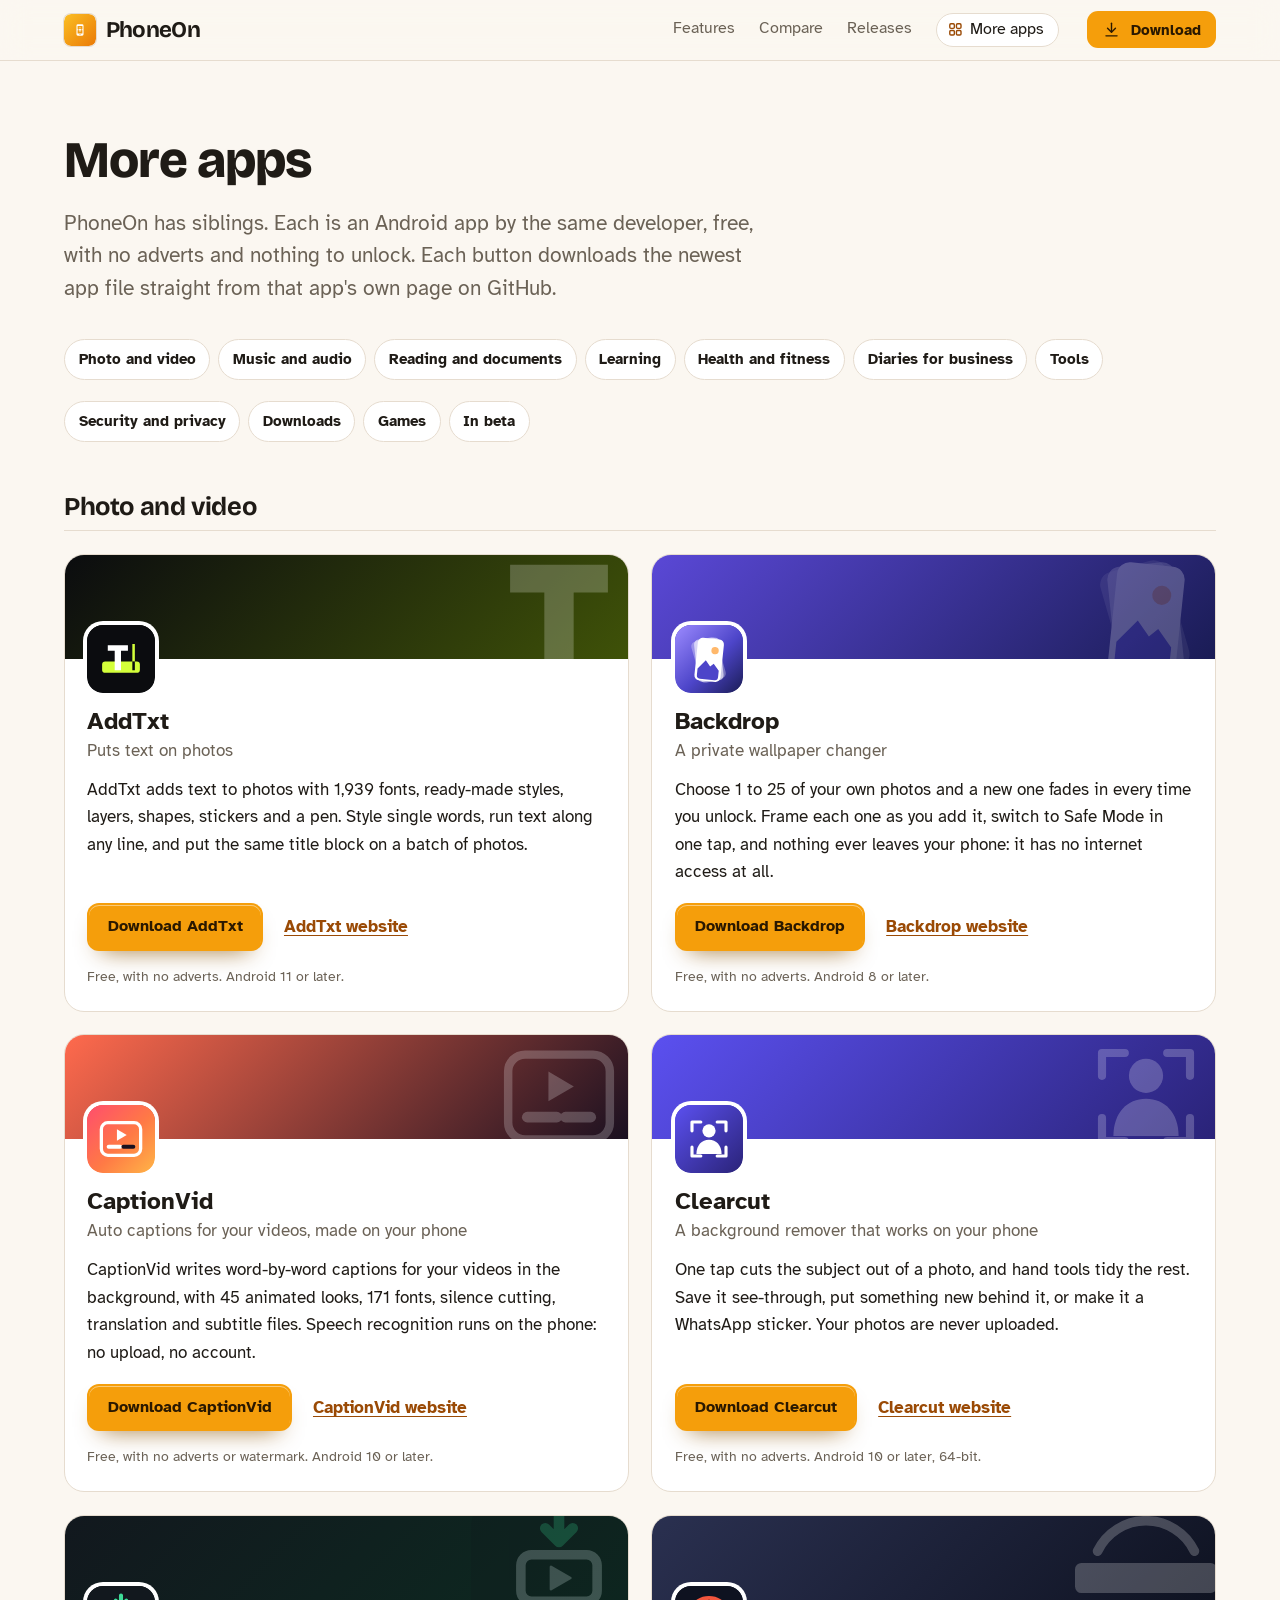
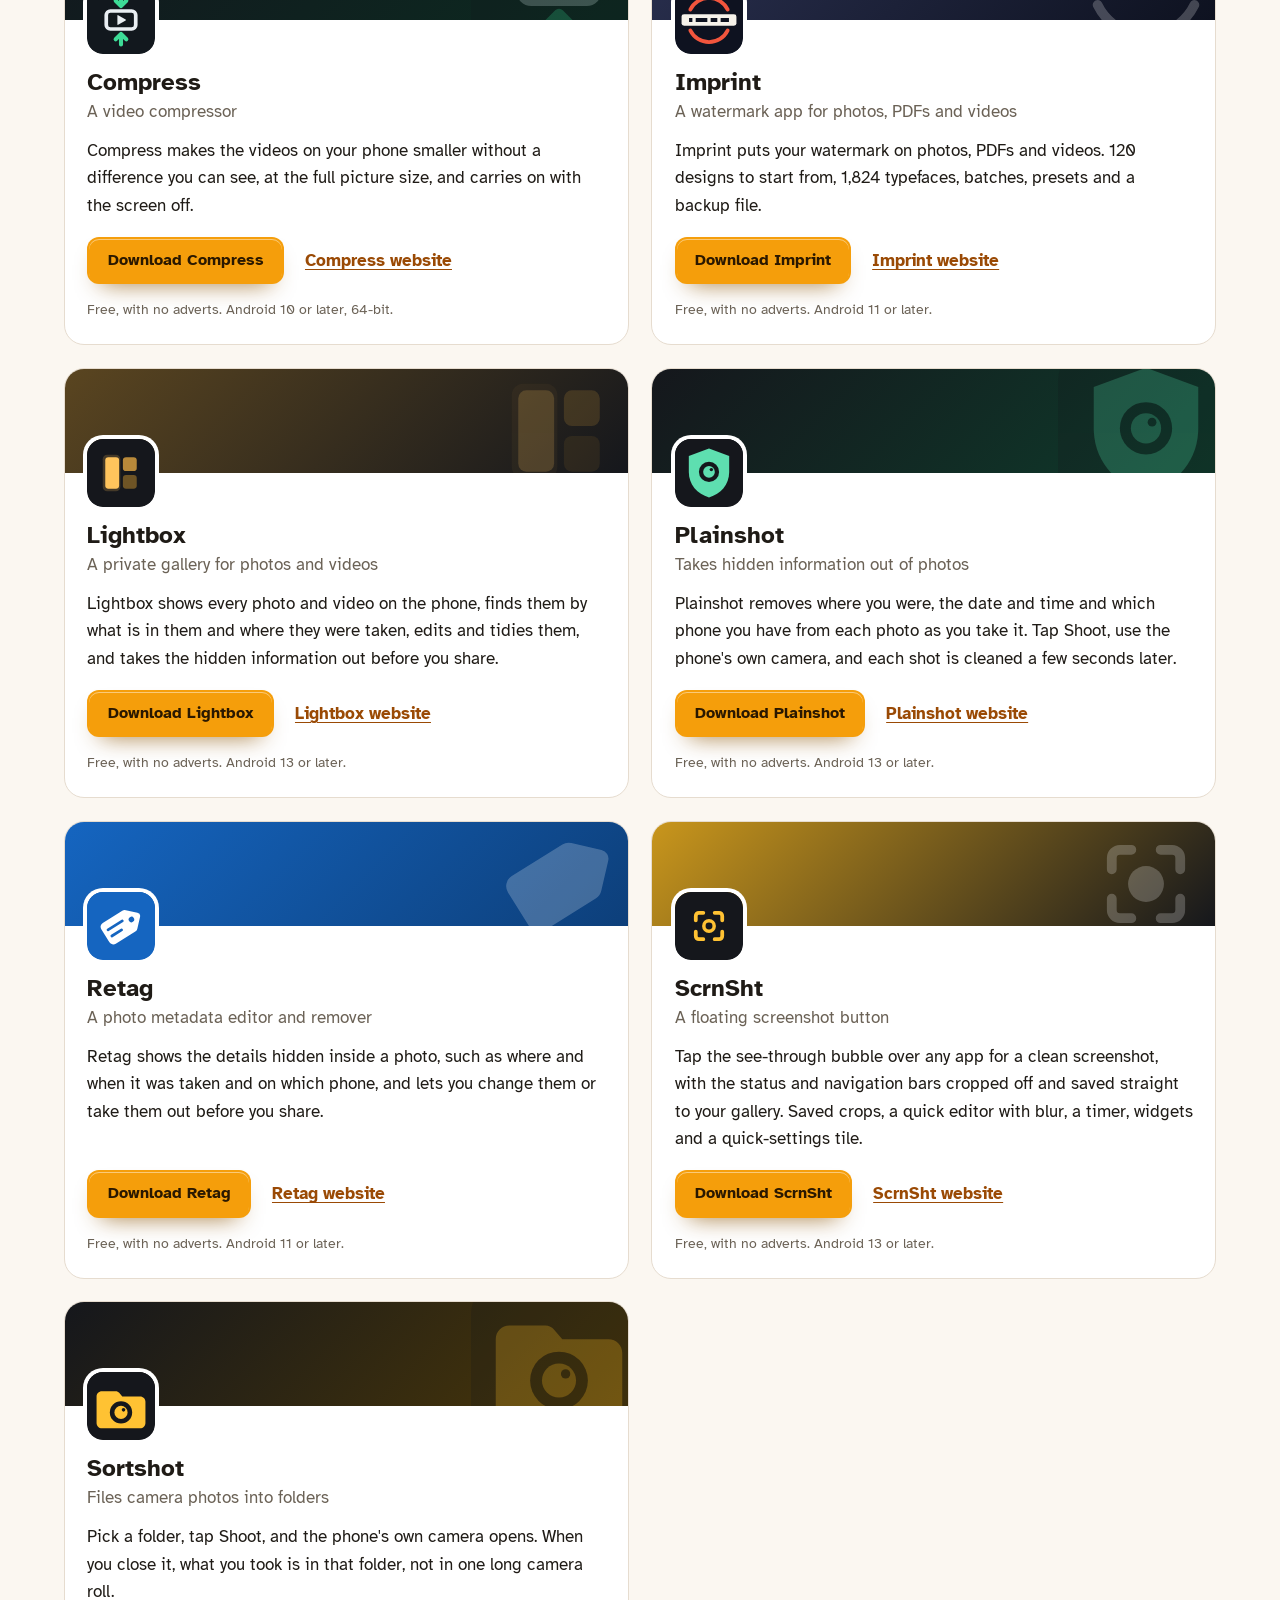
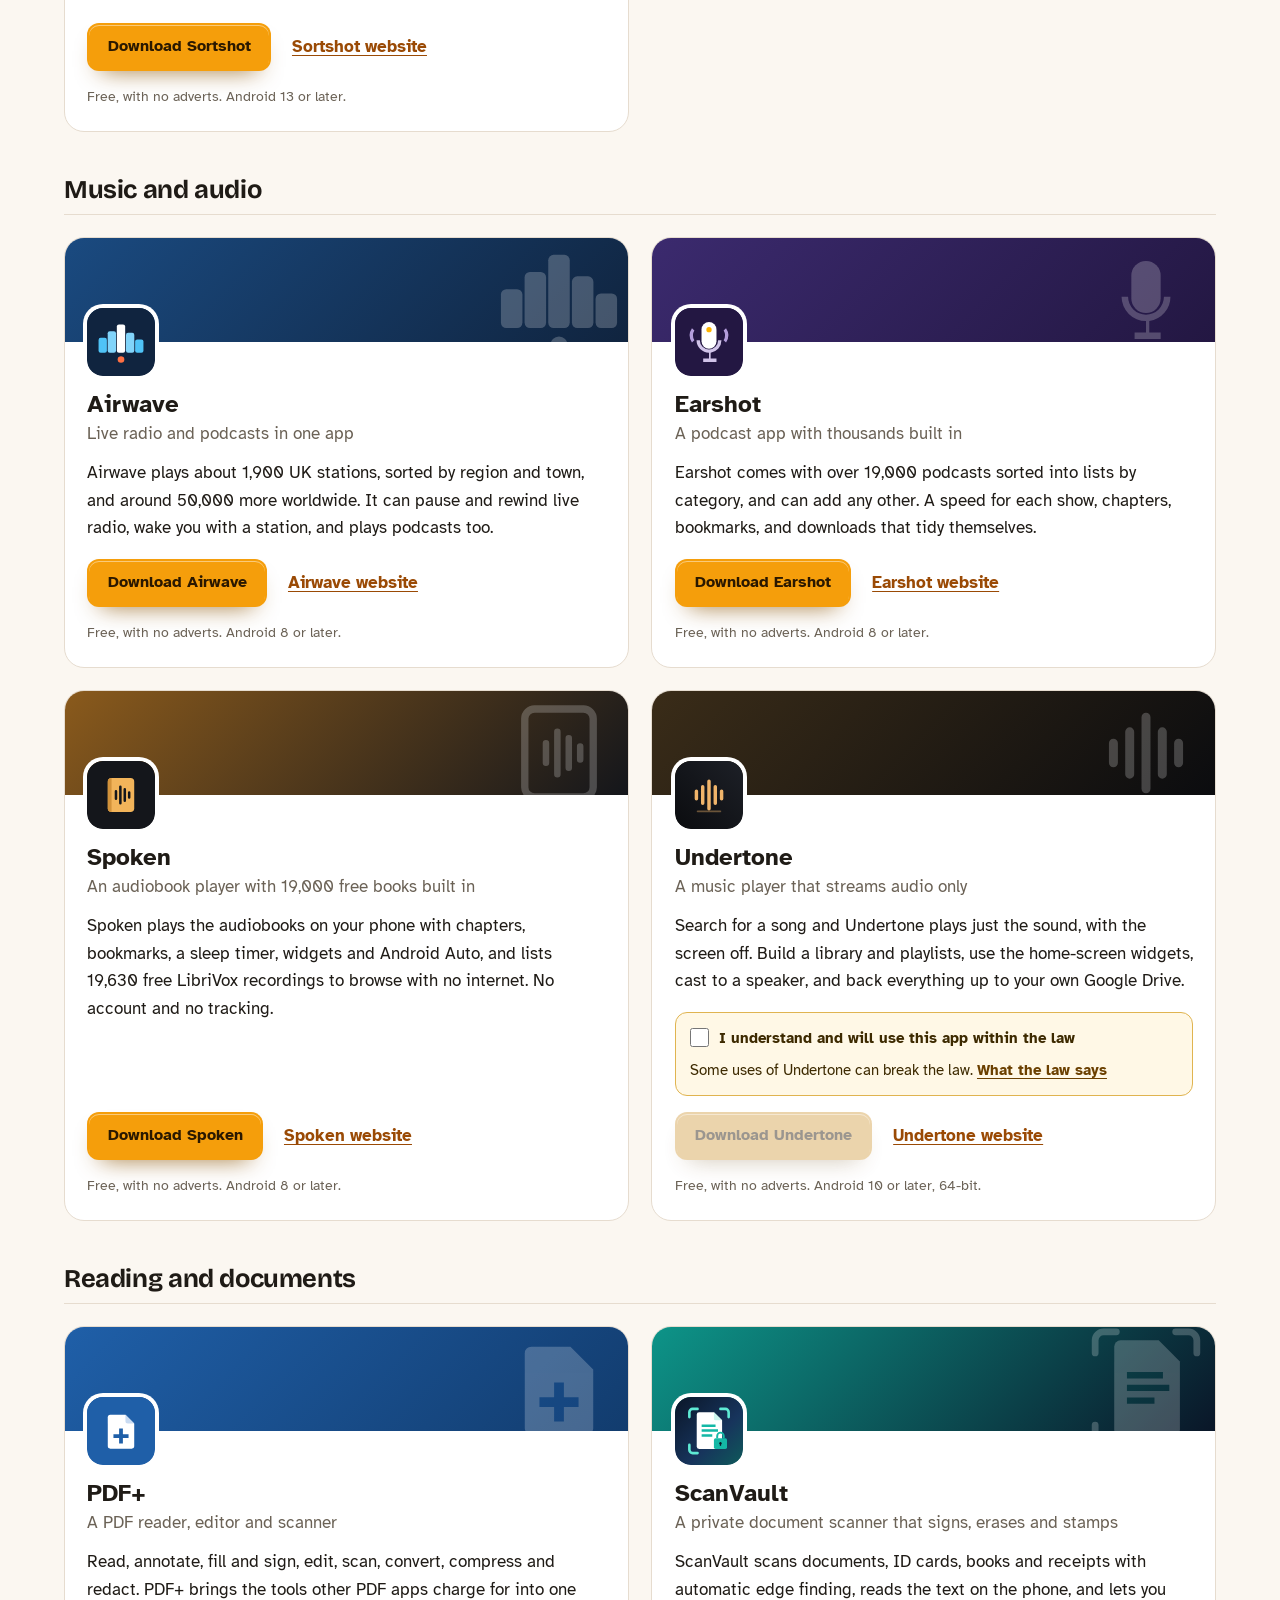
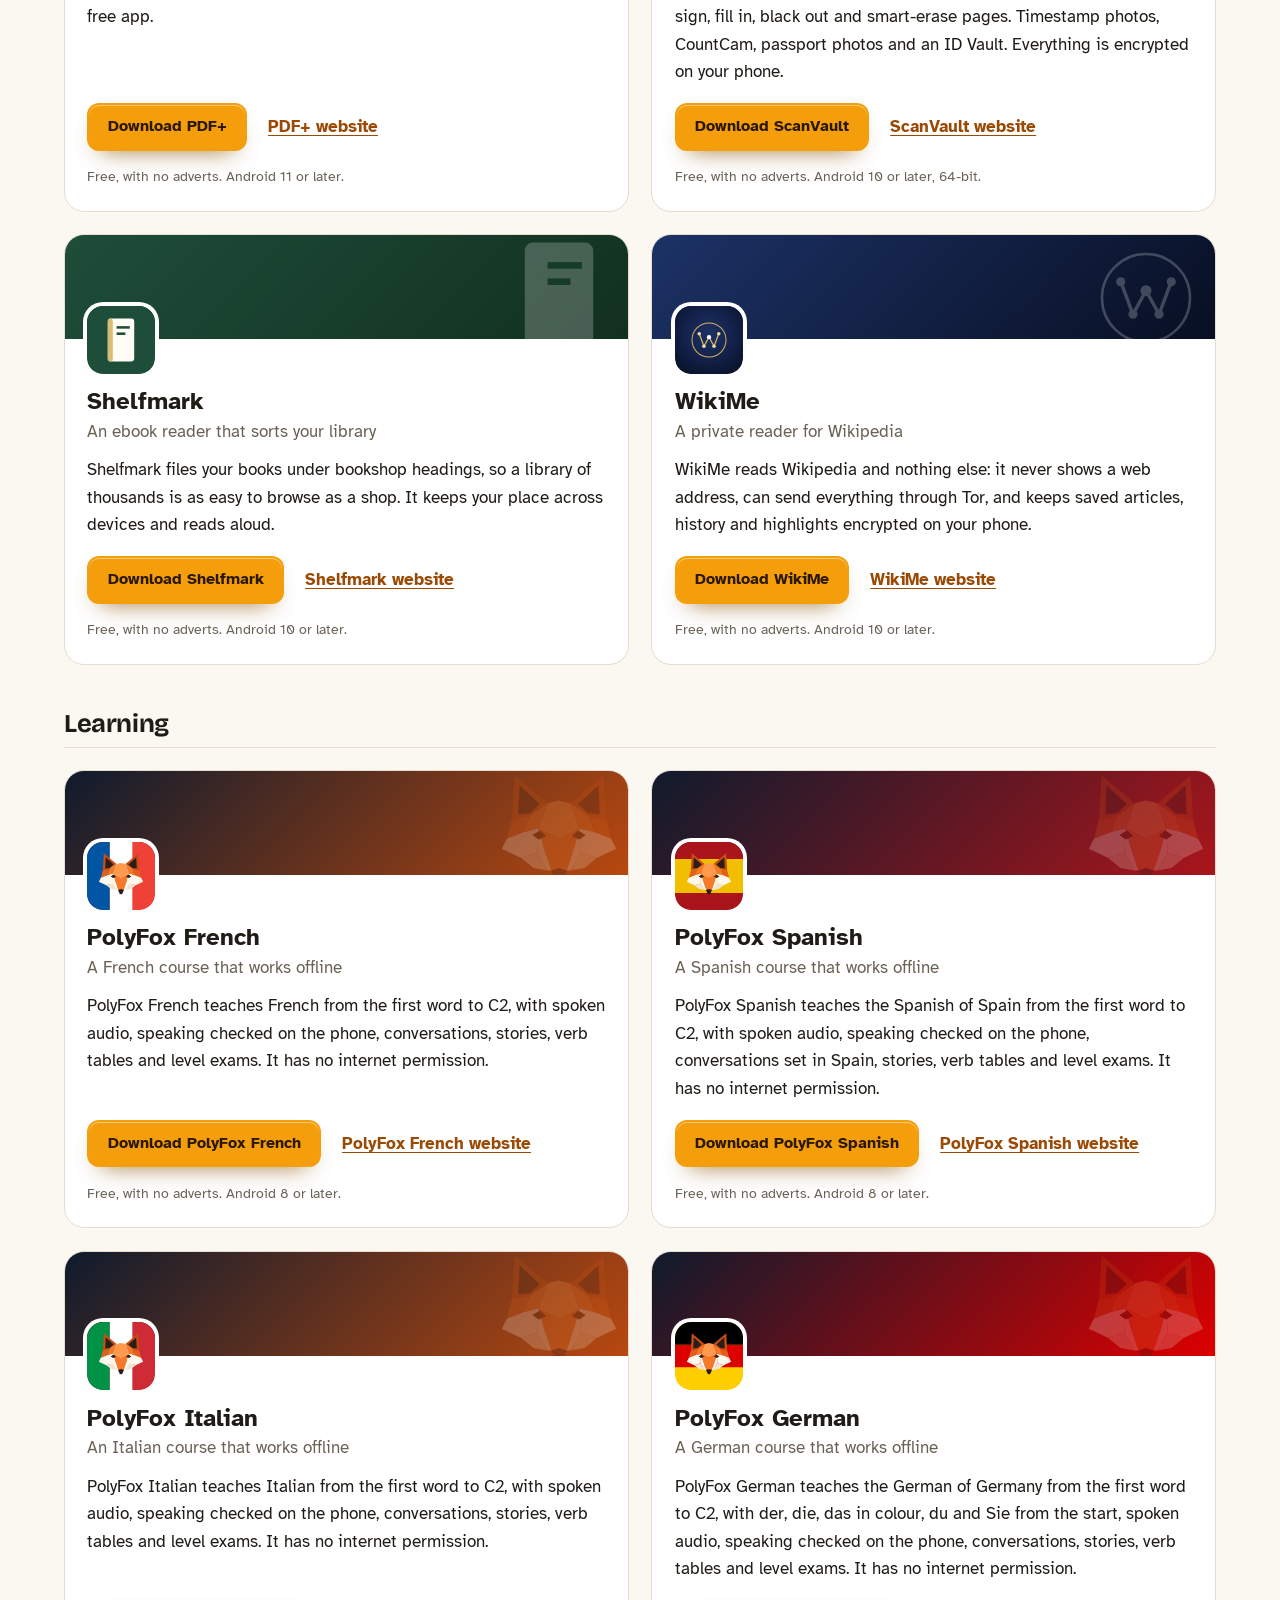
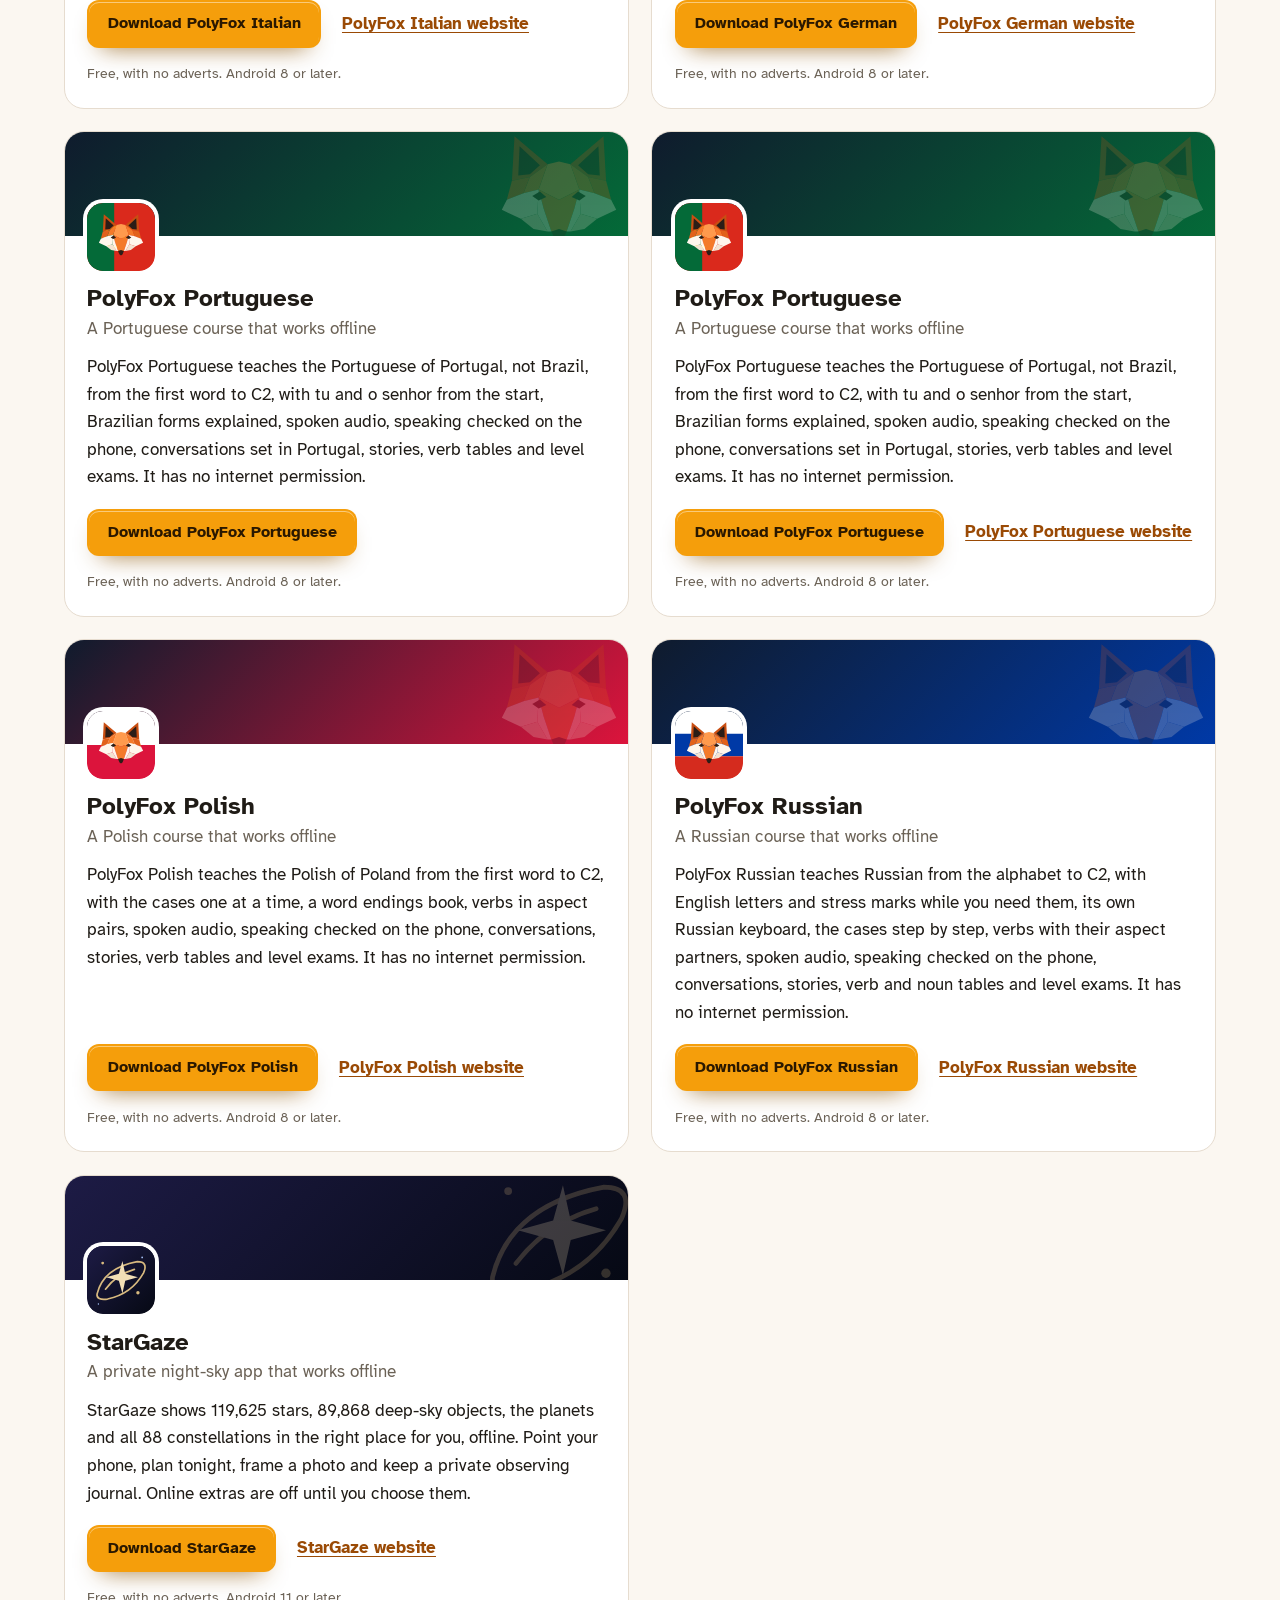
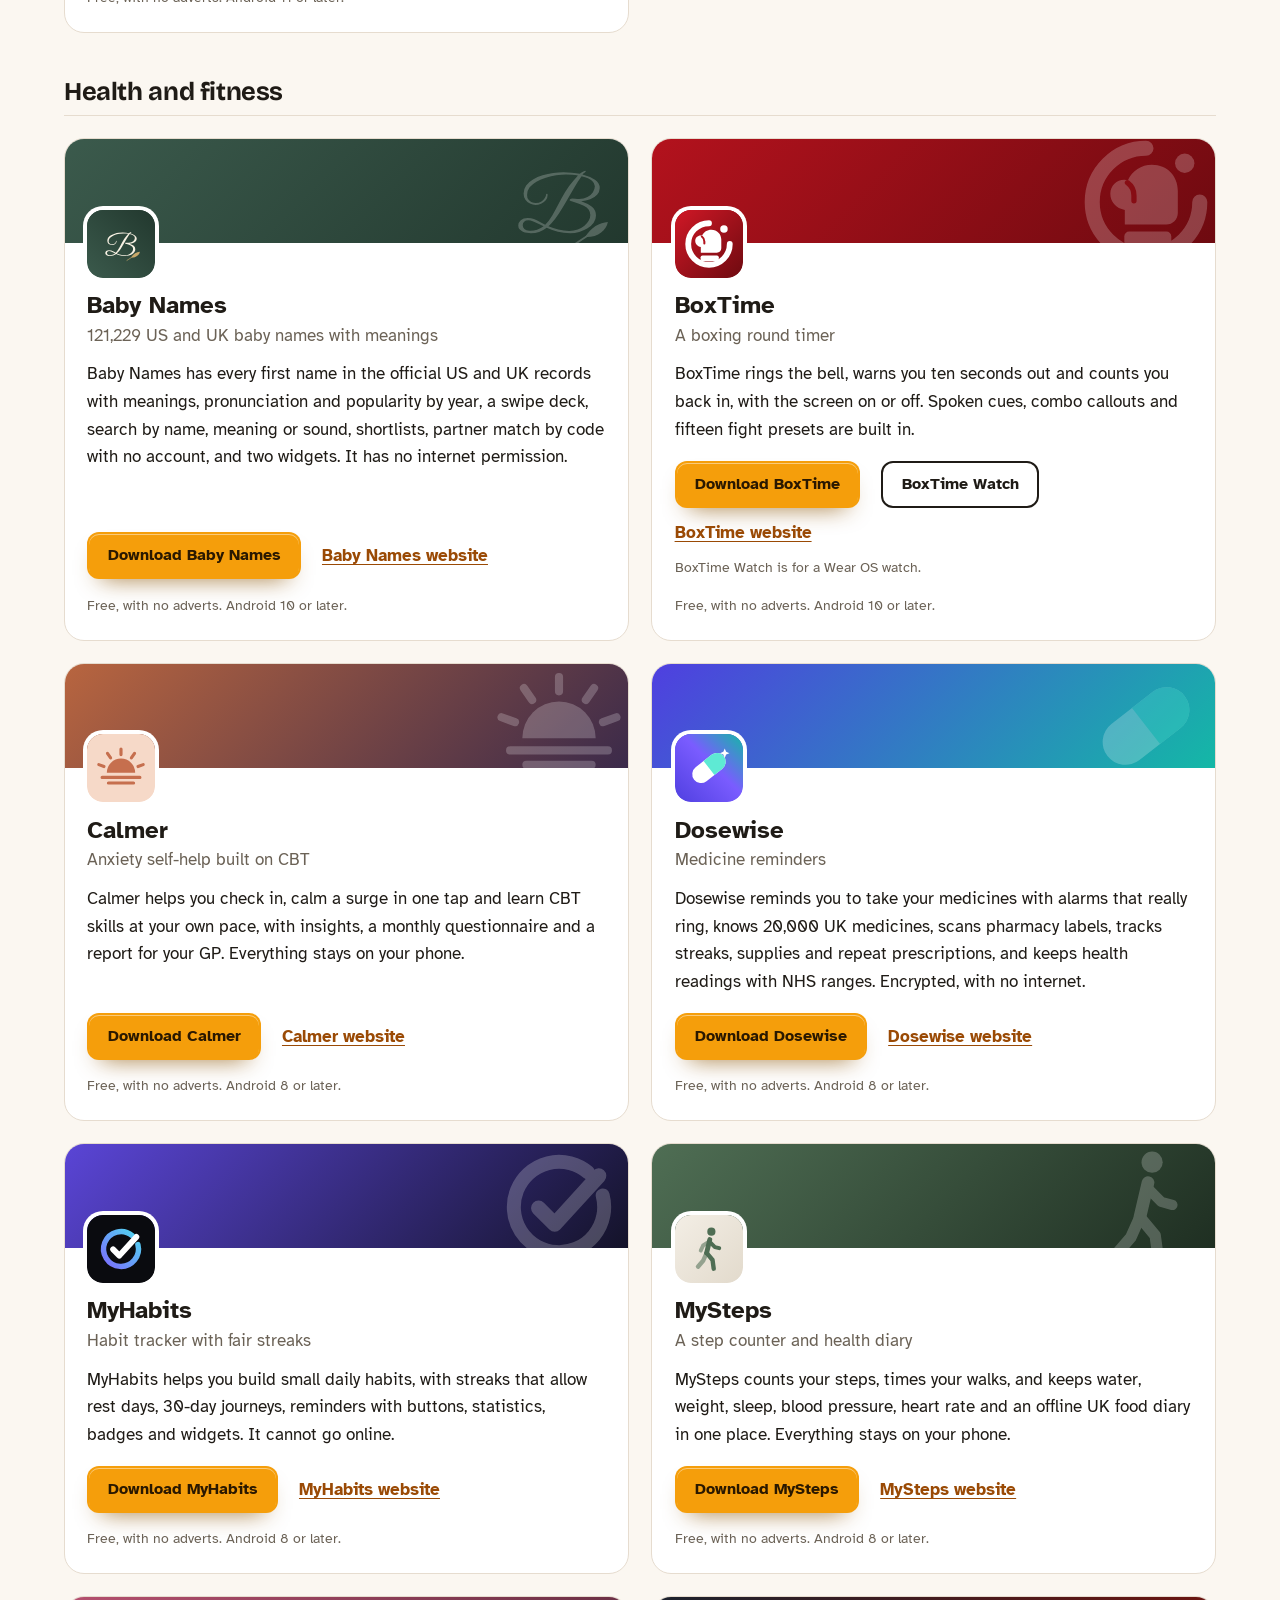
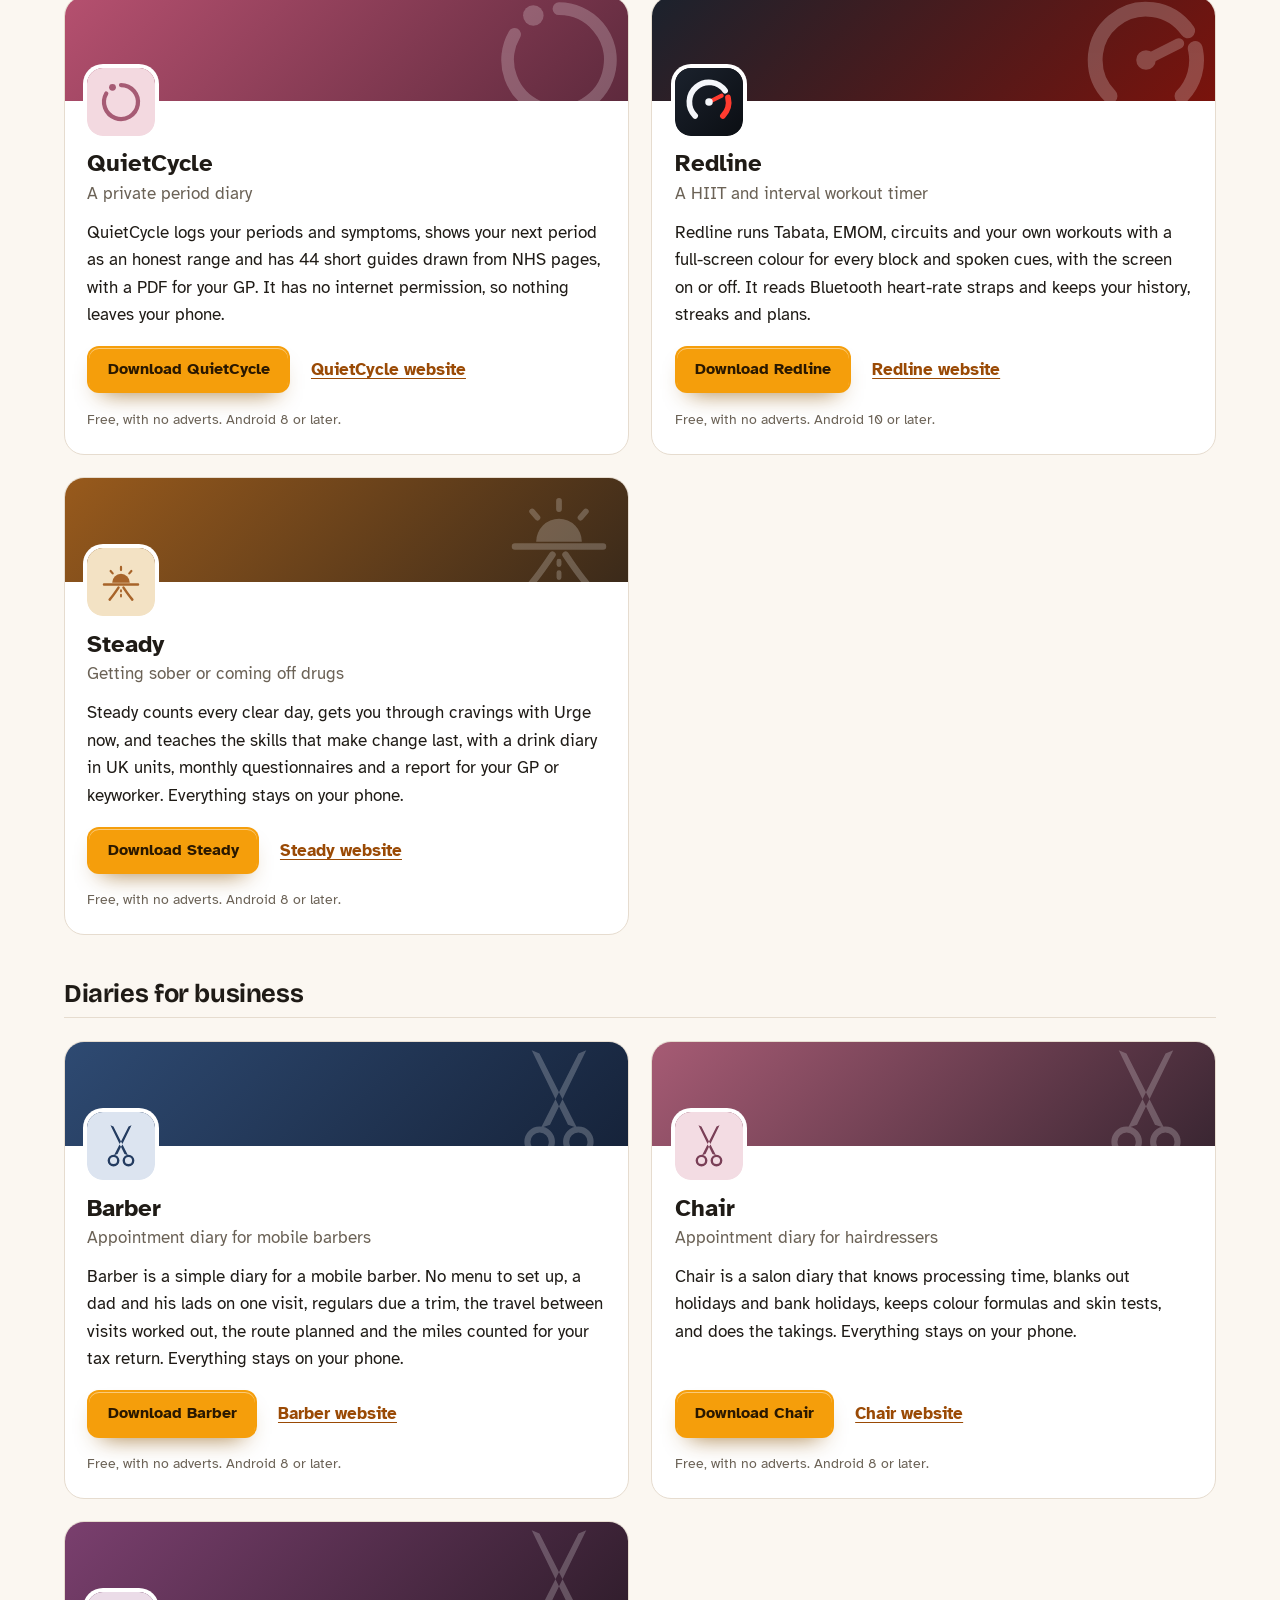
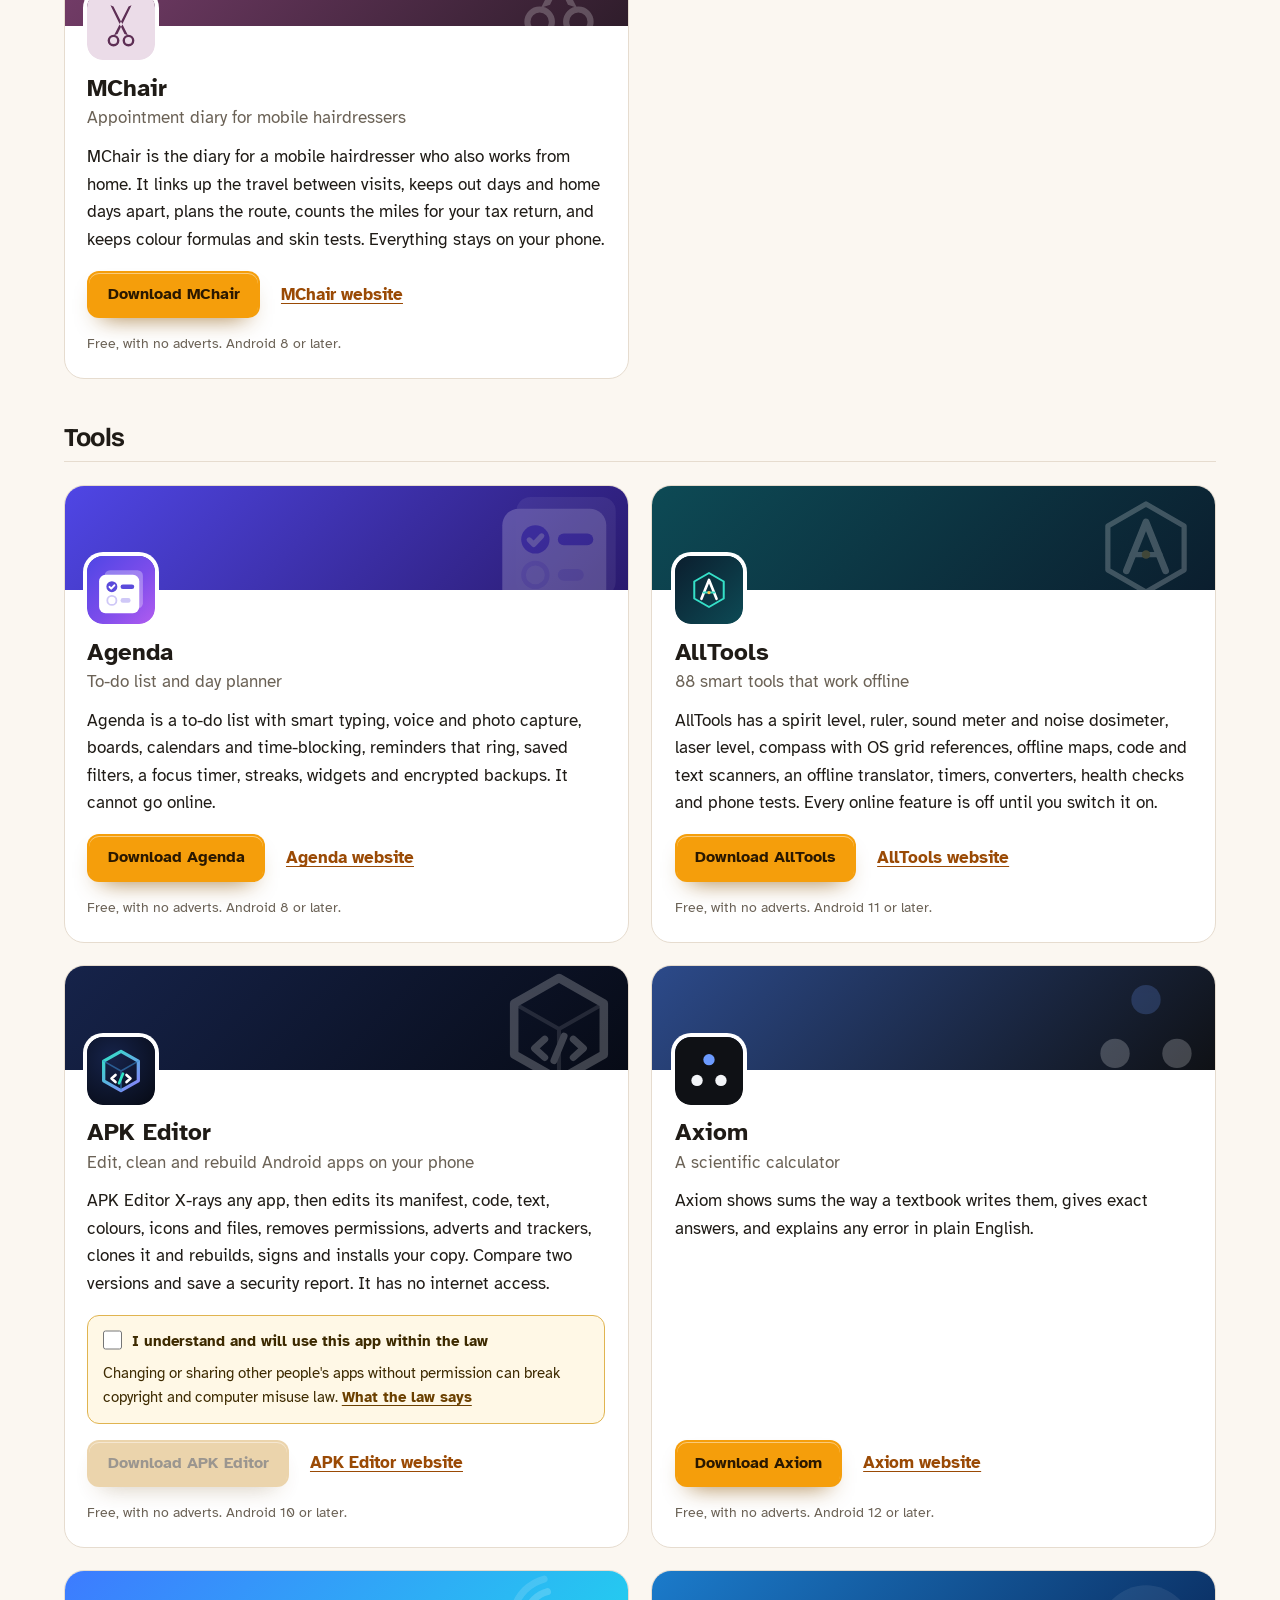
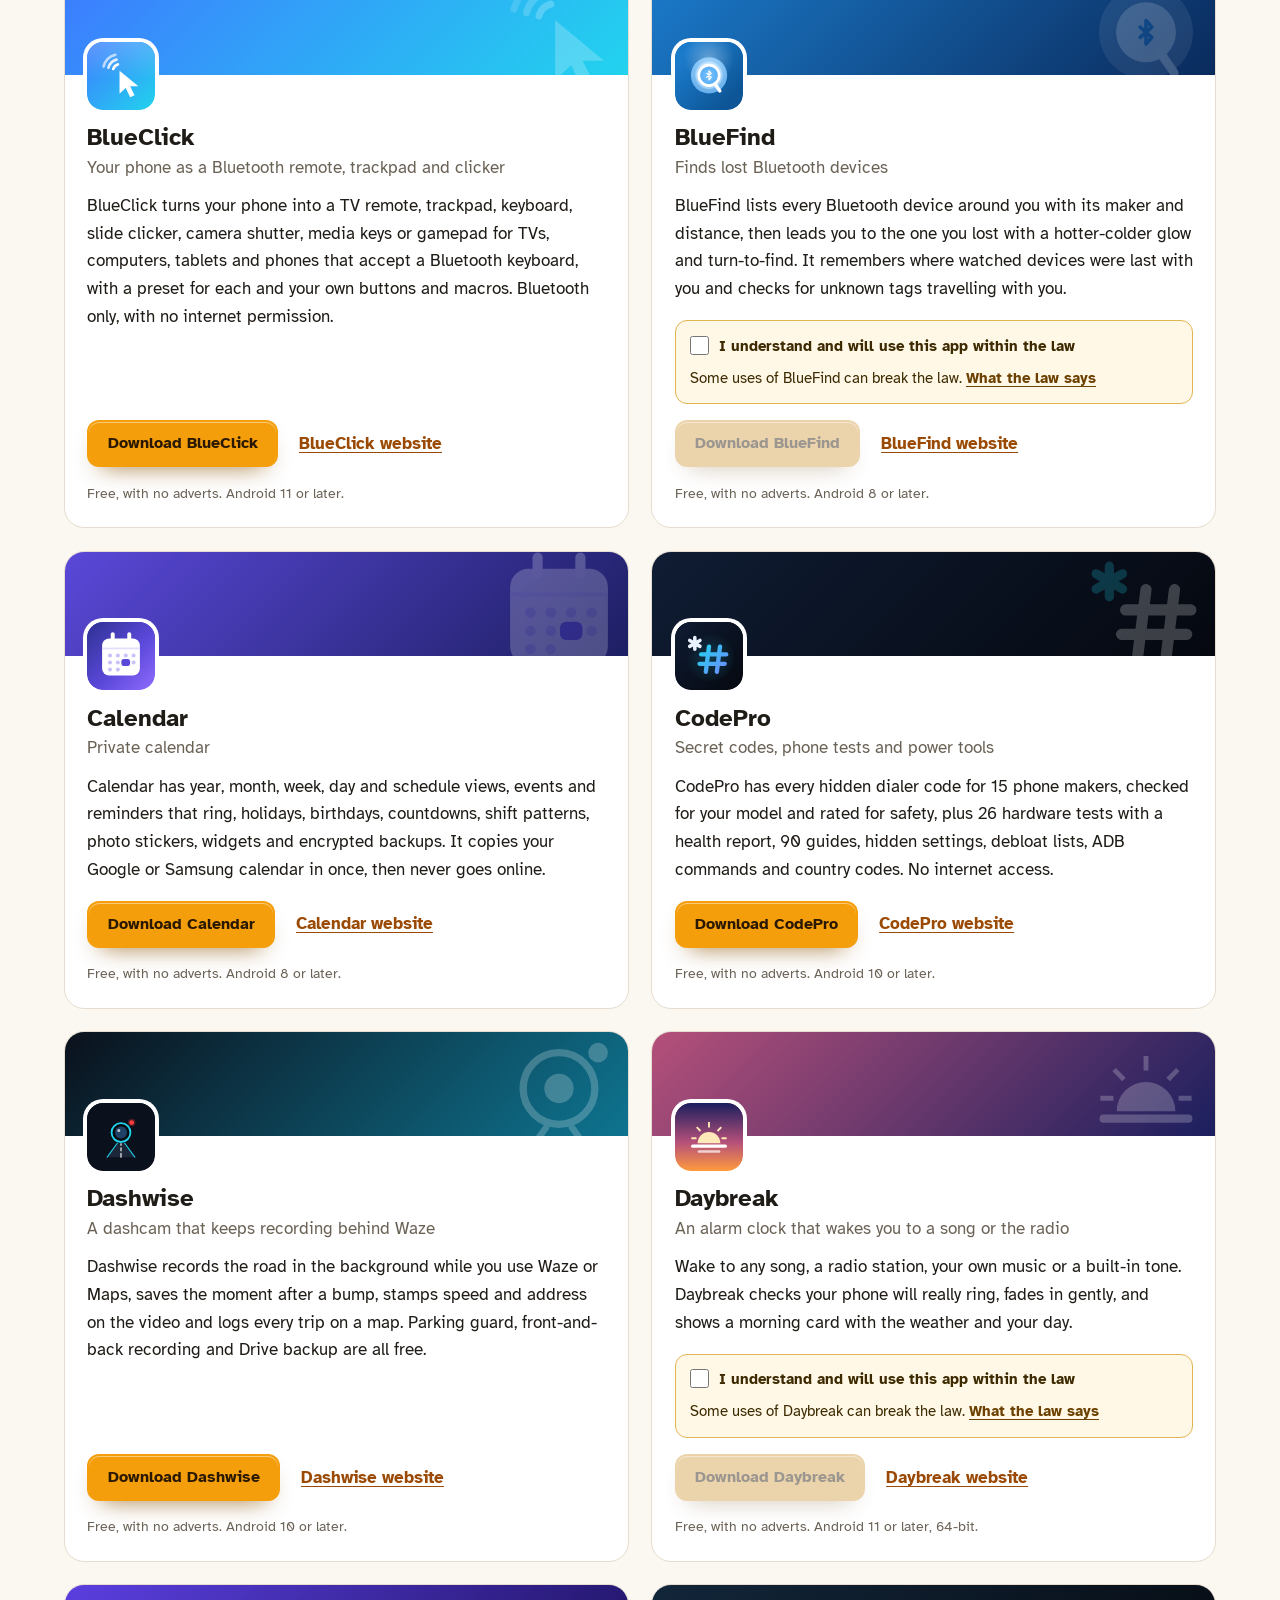
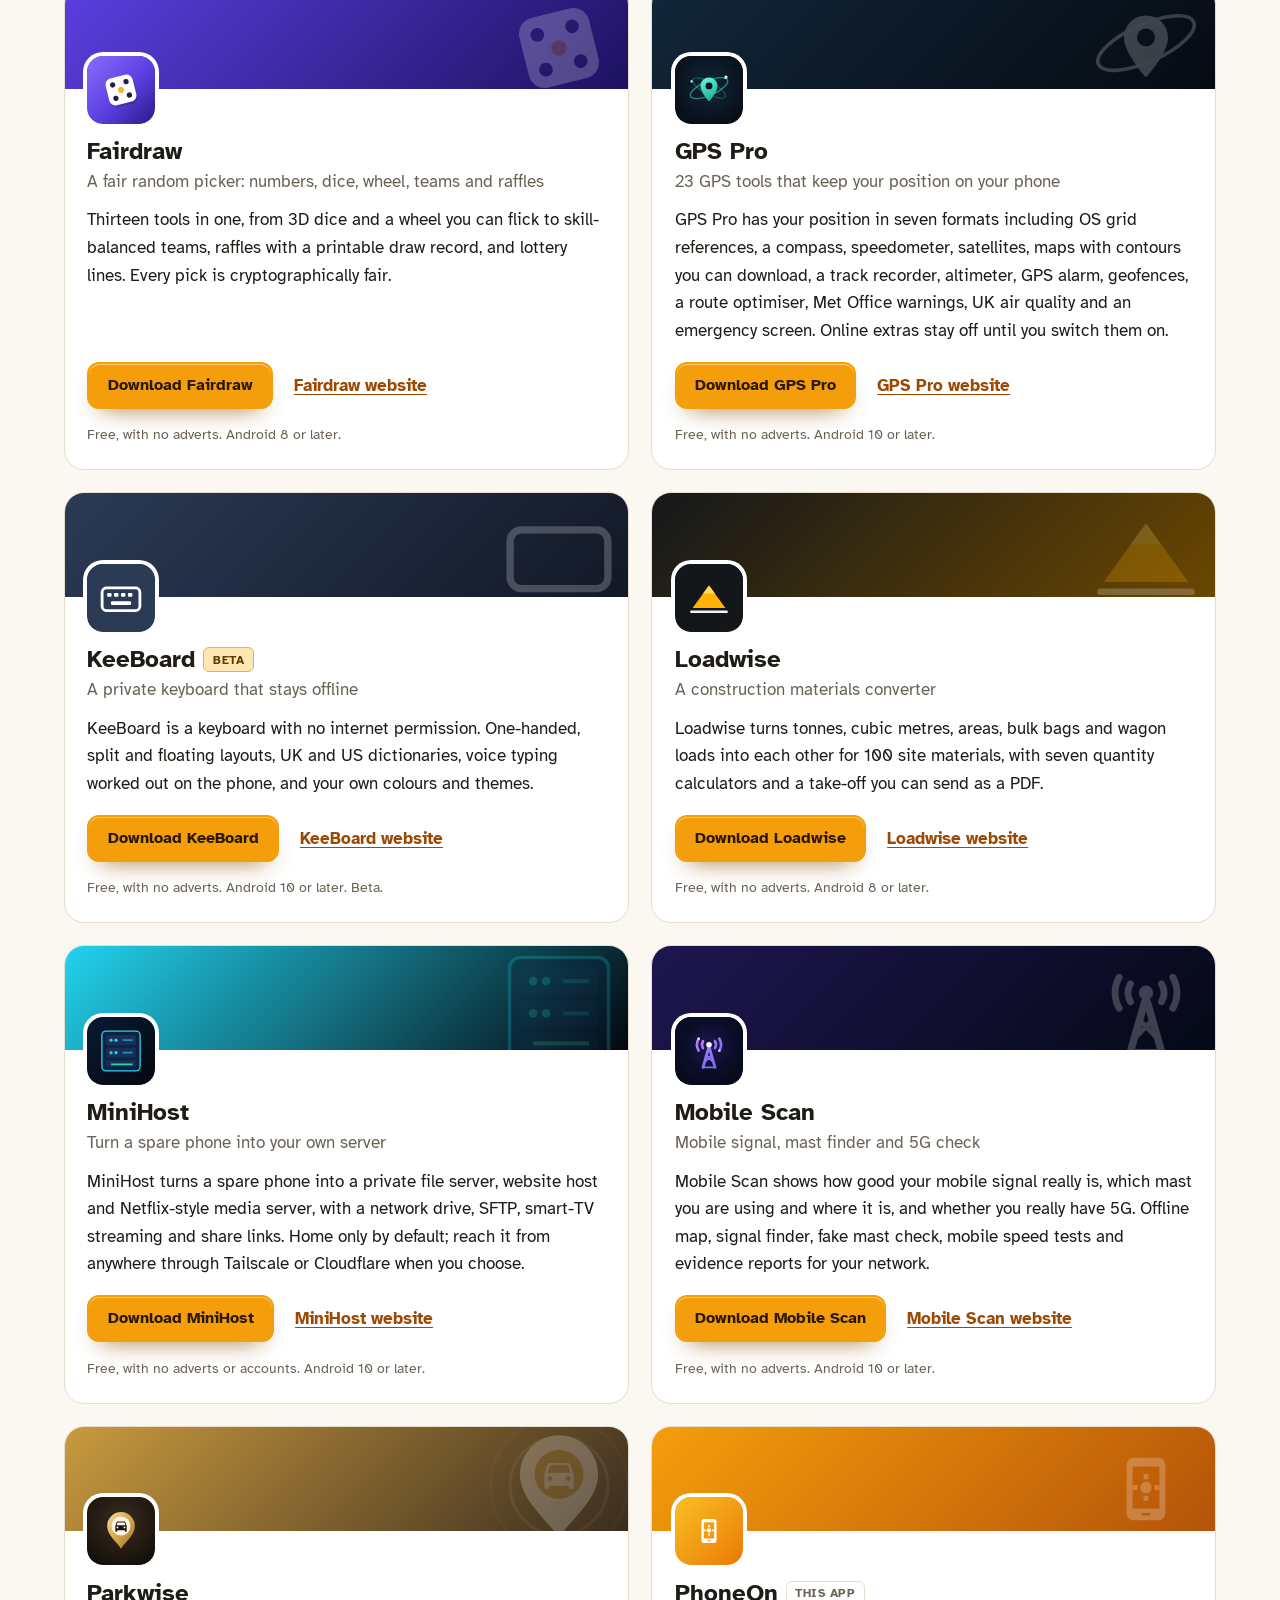
==== commit 1eefdb20: "More apps: add BlueClick" ====
--- a/more-apps.html
+++ b/more-apps.html
@@ -86,7 +86,7 @@
 <div class="mapps-group" role="group" aria-labelledby="apps-tools"><h2 class="mapps-cat" id="apps-tools">Tools</h2>
 <ul class="mapps"><li class="mapp" style="--b:#4f46e5;--b2:#2a1a6e"><div class="mapp-cover" aria-hidden="true"><svg viewBox="0 0 108 108"><g transform="translate(54 56) scale(1.45) translate(-52 -56)"><rect x="34" y="33" width="42" height="42" rx="6" fill="#fff" fill-opacity=".3"/><rect x="28" y="38" width="44" height="42" rx="7" fill="#fff" fill-opacity=".95"/><circle cx="42" cy="51" r="6" fill="#5b4bdb"/><path d="M39.4 51.2l1.9 1.9 3.4-3.6" stroke="#fff" stroke-width="2.2" fill="none" stroke-linecap="round" stroke-linejoin="round"/><rect x="51.5" y="48.5" width="15" height="5" rx="2.5" fill="#5b4bdb"/><circle cx="42" cy="66" r="5" fill="none" stroke="#cfc8f7" stroke-width="2"/><rect x="51.5" y="63.5" width="11" height="5" rx="2.5" fill="#cfc8f7"/></g></svg></div><div class="mapp-body"><svg class="mapp-icon" viewBox="0 0 108 108" aria-hidden="true"><defs><linearGradient id="i-agenda-agi" x1="0" y1="0" x2="1" y2="1"><stop offset="0" stop-color="#4f46e5"/><stop offset=".55" stop-color="#7c4deb"/><stop offset="1" stop-color="#b15cf0"/></linearGradient></defs><rect width="108" height="108" rx="24" fill="url(#i-agenda-agi)"/><g transform="translate(54 56) scale(1.45) translate(-52 -56)"><rect x="34" y="33" width="42" height="42" rx="6" fill="#fff" fill-opacity=".3"/><rect x="28" y="38" width="44" height="42" rx="7" fill="#fff"/><circle cx="42" cy="51" r="6" fill="#5b4bdb"/><path d="M39.4 51.2l1.9 1.9 3.4-3.6" stroke="#fff" stroke-width="2.2" fill="none" stroke-linecap="round" stroke-linejoin="round"/><rect x="51.5" y="48.5" width="15" height="5" rx="2.5" fill="#5b4bdb"/><circle cx="42" cy="66" r="5" fill="none" stroke="#cfc8f7" stroke-width="2"/><rect x="51.5" y="63.5" width="11" height="5" rx="2.5" fill="#cfc8f7"/></g></svg><h3>Agenda</h3><p class="mapp-kind">To-do list and day planner</p><p class="mapp-say">Agenda is a to-do list with smart typing, voice and photo capture, boards, calendars and time-blocking, reminders that ring, saved filters, a focus timer, streaks, widgets and encrypted backups. It cannot go online.</p><p class="mapp-go"><a class="button" href="https://github.com/CustomGPTer/agenda/releases/latest/download/Agenda.apk">Download Agenda</a><a class="mapp-site" href="https://customgpter.github.io/agenda/">Agenda website</a></p><p class="mapp-needs">Free, with no adverts. Android 8 or later.</p></div></li>
 <li class="mapp" style="--b:#0d4a55;--b2:#0b1e2e"><div class="mapp-cover" aria-hidden="true"><svg viewBox="0 0 108 108"><path d="M54 27L77.4 40.5L77.4 67.5L54 81L30.6 67.5L30.6 40.5Z" stroke="#fff" stroke-width="3.2" stroke-linejoin="round" fill="none"/><path d="M42 68L54 38L66 68" stroke="#fff" stroke-width="4.2" stroke-linecap="round" stroke-linejoin="round" fill="none"/><path d="M45.5 58L62.5 58" stroke="#fff" stroke-width="3.2" stroke-linecap="round"/><circle cx="54" cy="58" r="2.6" fill="#ffc24b"/></svg></div><div class="mapp-body"><svg class="mapp-icon" viewBox="0 0 108 108" aria-hidden="true"><defs><linearGradient id="i-alltools-atbg" x1="0" y1="0" x2="1" y2="1"><stop offset="0" stop-color="#0b1e2e"/><stop offset="1" stop-color="#0d4a55"/></linearGradient></defs><rect width="108" height="108" rx="24" fill="url(#i-alltools-atbg)"/><path d="M54 27L77.4 40.5L77.4 67.5L54 81L30.6 67.5L30.6 40.5Z" stroke="#35e0c8" stroke-width="3.2" stroke-linejoin="round" fill="none"/><path d="M42 68L54 38L66 68" stroke="#fff" stroke-width="4.2" stroke-linecap="round" stroke-linejoin="round" fill="none"/><path d="M45.5 58L62.5 58" stroke="#35e0c8" stroke-width="3.2" stroke-linecap="round"/><circle cx="54" cy="58" r="2.6" fill="#ffc24b"/></svg><h3>AllTools</h3><p class="mapp-kind">88 smart tools that work offline</p><p class="mapp-say">AllTools has a spirit level, ruler, sound meter and noise dosimeter, laser level, compass with OS grid references, offline maps, code and text scanners, an offline translator, timers, converters, health checks and phone tests. Every online feature is off until you switch it on.</p><p class="mapp-go"><a class="button" href="https://github.com/CustomGPTer/alltools/releases/latest/download/AllTools.apk">Download AllTools</a><a class="mapp-site" href="https://customgpter.github.io/alltools/">AllTools website</a></p><p class="mapp-needs">Free, with no adverts. Android 11 or later.</p></div></li><li class="mapp is-gated" style="--b:#16234a;--b2:#070b16"><div class="mapp-cover" aria-hidden="true"><svg viewBox="0 0 108 108"><g transform="translate(54 54) scale(1.25) translate(-54 -52)"><path d="M54 27L76 39.5L76 64.5L54 77L32 64.5L32 39.5Z" stroke="#fff" stroke-width="4.2" stroke-linejoin="round" fill="none"/><path d="M32 39.5L54 52L76 39.5M54 52L54 77" stroke="#fff" stroke-width="2" stroke-linecap="round" fill="none" opacity=".5"/><path d="M47 57L42 61.5L47 66M61 57L66 61.5L61 66" stroke="#fff" stroke-width="3.4" stroke-linecap="round" stroke-linejoin="round" fill="none"/><path d="M56.5 55.5L51.5 67.5" stroke="#fff" stroke-width="3.4" stroke-linecap="round"/></g></svg></div><div class="mapp-body"><svg class="mapp-icon" viewBox="0 0 108 108" aria-hidden="true"><defs><radialGradient id="i-apkeditor-aebg" cx="40" cy="34" r="96" gradientUnits="userSpaceOnUse"><stop offset="0" stop-color="#16234a"/><stop offset="1" stop-color="#070b16"/></radialGradient><linearGradient id="i-apkeditor-aehx" x1="32" y1="27" x2="76" y2="77" gradientUnits="userSpaceOnUse"><stop offset="0" stop-color="#2ee6c5"/><stop offset="1" stop-color="#8b7cff"/></linearGradient></defs><rect width="108" height="108" rx="24" fill="url(#i-apkeditor-aebg)"/><g transform="translate(54 54) scale(1.25) translate(-54 -52)"><path d="M54 27L76 39.5L76 64.5L54 77L32 64.5L32 39.5Z" stroke="url(#i-apkeditor-aehx)" stroke-width="4.2" stroke-linejoin="round" fill="none"/><path d="M32 39.5L54 52L76 39.5M54 52L54 77" stroke="#3d8fd6" stroke-width="2" stroke-linecap="round" fill="none" opacity=".55"/><path d="M47 57L42 61.5L47 66M61 57L66 61.5L61 66" stroke="#fff" stroke-width="3.4" stroke-linecap="round" stroke-linejoin="round" fill="none"/><path d="M56.5 55.5L51.5 67.5" stroke="#2ee6c5" stroke-width="3.4" stroke-linecap="round"/></g></svg><h3>APK Editor</h3><p class="mapp-kind">Edit, clean and rebuild Android apps on your phone</p><p class="mapp-say">APK Editor X-rays any app, then edits its manifest, code, text, colours, icons and files, removes permissions, adverts and trackers, clones it and rebuilds, signs and installs your copy. Compare two versions and save a security report. It has no internet access.</p><div class="mapp-law" data-gate><label><input type="checkbox"> I understand and will use this app within the law</label><p>Changing or sharing other people's apps without permission can break copyright and computer misuse law. <a href="https://customgpter.github.io/apkeditor/terms.html#law">What the law says</a></p><noscript><p>Turn on JavaScript to download, or use the <a href="https://customgpter.github.io/apkeditor/">APK Editor website</a>.</p></noscript></div><p class="mapp-go"><a class="button" data-href="https://github.com/CustomGPTer/apkeditor/releases/latest/download/APKEditor.apk" aria-disabled="true" role="link" tabindex="-1">Download APK Editor</a><a class="mapp-site" href="https://customgpter.github.io/apkeditor/">APK Editor website</a></p><p class="mapp-needs">Free, with no adverts. Android 10 or later.</p></div></li><li class="mapp" style="--b:#2c4a8a;--b2:#0f1115"><div class="mapp-cover" aria-hidden="true"><svg viewBox="0 0 108 108"><circle cx="54" cy="36" r="9" fill="#6c9bff"/><circle cx="35" cy="69" r="9" fill="#f3f5f8"/><circle cx="73" cy="69" r="9" fill="#f3f5f8"/></svg></div><div class="mapp-body"><svg class="mapp-icon" viewBox="0 0 108 108" aria-hidden="true"><rect width="108" height="108" rx="24" fill="#0f1115"/><circle cx="54" cy="36" r="9" fill="#6c9bff"/><circle cx="35" cy="69" r="9" fill="#f3f5f8"/><circle cx="73" cy="69" r="9" fill="#f3f5f8"/></svg><h3>Axiom</h3><p class="mapp-kind">A scientific calculator</p><p class="mapp-say">Axiom shows sums the way a textbook writes them, gives exact answers, and explains any error in plain English.</p><p class="mapp-go"><a class="button" href="https://github.com/CustomGPTer/axiom/releases/latest/download/Axiom.apk">Download Axiom</a><a class="mapp-site" href="https://customgpter.github.io/axiom/">Axiom website</a></p><p class="mapp-needs">Free, with no adverts. Android 12 or later.</p></div></li>
-<li class="mapp is-gated" style="--b:#1b7bcb;--b2:#0a2a5c"><div class="mapp-cover" aria-hidden="true"><svg viewBox="0 0 108 108"><circle cx="54" cy="52.92" r="28.8" fill="#fff" fill-opacity=".35"/><path d="M63 65.88L71.28 77.76" stroke="#fff" stroke-width="5.4" stroke-linecap="round"/><circle cx="54" cy="52.92" r="18.36" fill="#fff" fill-opacity=".95"/><path d="M50.4 49.75L57.6 56.09L54 60.12L54 45.72L57.6 49.75L50.4 56.09" fill="none" stroke="#1B7BCB" stroke-width="2.2" stroke-linecap="round" stroke-linejoin="round"/></svg></div><div class="mapp-body"><svg class="mapp-icon" viewBox="0 0 108 108" aria-hidden="true"><defs><linearGradient id="i-bluefind-bfa" gradientUnits="userSpaceOnUse" x1="18" y1="18" x2="90" y2="90"><stop offset="0" stop-color="#1B7BCB"/><stop offset="1" stop-color="#0D5596"/></linearGradient><radialGradient id="i-bluefind-bfb" gradientUnits="userSpaceOnUse" cx="54" cy="26" r="40"><stop offset="0" stop-color="#fff" stop-opacity=".33"/><stop offset="1" stop-color="#fff" stop-opacity="0"/></radialGradient><radialGradient id="i-bluefind-bfc" gradientUnits="userSpaceOnUse" cx="54" cy="39.6" r="39.6"><stop offset="0" stop-color="#B7E0FF"/><stop offset=".6" stop-color="#7FC0F5"/><stop offset="1" stop-color="#6AB0EC"/></radialGradient><radialGradient id="i-bluefind-bfd" gradientUnits="userSpaceOnUse" cx="54" cy="52.92" r="14.4"><stop offset="0" stop-color="#79C3FF"/><stop offset="1" stop-color="#5AAEF5"/></radialGradient></defs><rect width="108" height="108" rx="24" fill="url(#i-bluefind-bfa)"/><rect width="108" height="108" rx="24" fill="url(#i-bluefind-bfb)"/><circle cx="54" cy="52.92" r="28.8" fill="url(#i-bluefind-bfc)"/><circle cx="54" cy="52.92" r="21.6" fill="#fff" fill-opacity=".35"/><path d="M63 65.88L71.28 77.76" stroke="#fff" stroke-width="5.4" stroke-linecap="round"/><circle cx="54" cy="52.92" r="18.36" fill="#fff"/><circle cx="54" cy="52.92" r="14.04" fill="url(#i-bluefind-bfd)"/><path d="M50.4 49.75L57.6 56.09L54 60.12L54 45.72L57.6 49.75L50.4 56.09" fill="none" stroke="#fff" stroke-width="1.87" stroke-linecap="round" stroke-linejoin="round"/></svg><h3>BlueFind</h3><p class="mapp-kind">Finds lost Bluetooth devices</p><p class="mapp-say">BlueFind lists every Bluetooth device around you with its maker and distance, then leads you to the one you lost with a hotter-colder glow and turn-to-find. It remembers where watched devices were last with you and checks for unknown tags travelling with you.</p><div class="mapp-law" data-gate><label><input type="checkbox"> I understand and will use this app within the law</label><p>Some uses of BlueFind can break the law. <a href="https://customgpter.github.io/bluefind/terms.html#law">What the law says</a></p><noscript><p>Turn on JavaScript to download, or use the <a href="https://customgpter.github.io/bluefind/">BlueFind website</a>.</p></noscript></div><p class="mapp-go"><a class="button" data-href="https://github.com/CustomGPTer/bluefind/releases/latest/download/BlueFind.apk" aria-disabled="true" role="link" tabindex="-1">Download BlueFind</a><a class="mapp-site" href="https://customgpter.github.io/bluefind/">BlueFind website</a></p><p class="mapp-needs">Free, with no adverts. Android 8 or later.</p></div></li>
+<li class="mapp" style="--b:#3D7BFF;--b2:#22D3EE"><div class="mapp-cover" aria-hidden="true"><svg viewBox="0 0 108 108"><g transform="translate(54 54) scale(1.3) translate(-54 -54)"><path fill="#fff" d="M52.20 47.52L52.20 75.60L59.76 68.76L65.16 79.92L70.56 77.40L65.16 66.60L75.24 66.60Z"/><g fill="none" stroke="#fff" stroke-width="3.31" stroke-linecap="round"><path d="M44.55 45.47A7.92 7.92 0 0 1 50.15 39.87"/><path opacity=".82" d="M38.64 43.89A14.04 14.04 0 0 1 48.57 33.96"/><path opacity=".64" d="M32.73 42.30A20.16 20.16 0 0 1 46.98 28.05"/></g></g></svg></div><div class="mapp-body"><svg class="mapp-icon" viewBox="0 0 108 108" aria-hidden="true"><defs><linearGradient id="i-blueclick-bcbg" x1="0" y1="0" x2="108" y2="108" gradientUnits="userSpaceOnUse"><stop offset="0" stop-color="#3D7BFF"/><stop offset="1" stop-color="#22D3EE"/></linearGradient><linearGradient id="i-blueclick-bcsh" x1="0" y1="0" x2="0" y2="58" gradientUnits="userSpaceOnUse"><stop offset="0" stop-color="#fff" stop-opacity=".19"/><stop offset="1" stop-color="#fff" stop-opacity="0"/></linearGradient></defs><rect width="108" height="108" rx="24" fill="url(#i-blueclick-bcbg)"/><path d="M0 24A24 24 0 0 1 24 0H84A24 24 0 0 1 108 24V58H0Z" fill="url(#i-blueclick-bcsh)"/><g transform="translate(54 54) scale(1.3) translate(-54 -54)"><path fill="#fff" d="M52.20 47.52L52.20 75.60L59.76 68.76L65.16 79.92L70.56 77.40L65.16 66.60L75.24 66.60Z"/><g fill="none" stroke="#fff" stroke-width="3.31" stroke-linecap="round"><path d="M44.55 45.47A7.92 7.92 0 0 1 50.15 39.87"/><path opacity=".82" d="M38.64 43.89A14.04 14.04 0 0 1 48.57 33.96"/><path opacity=".64" d="M32.73 42.30A20.16 20.16 0 0 1 46.98 28.05"/></g></g></svg><h3>BlueClick</h3><p class="mapp-kind">Your phone as a Bluetooth remote, trackpad and clicker</p><p class="mapp-say">BlueClick turns your phone into a TV remote, trackpad, keyboard, slide clicker, camera shutter, media keys or gamepad for TVs, computers, tablets and phones that accept a Bluetooth keyboard, with a preset for each and your own buttons and macros. Bluetooth only, with no internet permission.</p><p class="mapp-go"><a class="button" href="https://github.com/CustomGPTer/blueclick/releases/latest/download/BlueClick.apk">Download BlueClick</a><a class="mapp-site" href="https://customgpter.github.io/blueclick/">BlueClick website</a></p><p class="mapp-needs">Free, with no adverts. Android 11 or later.</p></div></li><li class="mapp is-gated" style="--b:#1b7bcb;--b2:#0a2a5c"><div class="mapp-cover" aria-hidden="true"><svg viewBox="0 0 108 108"><circle cx="54" cy="52.92" r="28.8" fill="#fff" fill-opacity=".35"/><path d="M63 65.88L71.28 77.76" stroke="#fff" stroke-width="5.4" stroke-linecap="round"/><circle cx="54" cy="52.92" r="18.36" fill="#fff" fill-opacity=".95"/><path d="M50.4 49.75L57.6 56.09L54 60.12L54 45.72L57.6 49.75L50.4 56.09" fill="none" stroke="#1B7BCB" stroke-width="2.2" stroke-linecap="round" stroke-linejoin="round"/></svg></div><div class="mapp-body"><svg class="mapp-icon" viewBox="0 0 108 108" aria-hidden="true"><defs><linearGradient id="i-bluefind-bfa" gradientUnits="userSpaceOnUse" x1="18" y1="18" x2="90" y2="90"><stop offset="0" stop-color="#1B7BCB"/><stop offset="1" stop-color="#0D5596"/></linearGradient><radialGradient id="i-bluefind-bfb" gradientUnits="userSpaceOnUse" cx="54" cy="26" r="40"><stop offset="0" stop-color="#fff" stop-opacity=".33"/><stop offset="1" stop-color="#fff" stop-opacity="0"/></radialGradient><radialGradient id="i-bluefind-bfc" gradientUnits="userSpaceOnUse" cx="54" cy="39.6" r="39.6"><stop offset="0" stop-color="#B7E0FF"/><stop offset=".6" stop-color="#7FC0F5"/><stop offset="1" stop-color="#6AB0EC"/></radialGradient><radialGradient id="i-bluefind-bfd" gradientUnits="userSpaceOnUse" cx="54" cy="52.92" r="14.4"><stop offset="0" stop-color="#79C3FF"/><stop offset="1" stop-color="#5AAEF5"/></radialGradient></defs><rect width="108" height="108" rx="24" fill="url(#i-bluefind-bfa)"/><rect width="108" height="108" rx="24" fill="url(#i-bluefind-bfb)"/><circle cx="54" cy="52.92" r="28.8" fill="url(#i-bluefind-bfc)"/><circle cx="54" cy="52.92" r="21.6" fill="#fff" fill-opacity=".35"/><path d="M63 65.88L71.28 77.76" stroke="#fff" stroke-width="5.4" stroke-linecap="round"/><circle cx="54" cy="52.92" r="18.36" fill="#fff"/><circle cx="54" cy="52.92" r="14.04" fill="url(#i-bluefind-bfd)"/><path d="M50.4 49.75L57.6 56.09L54 60.12L54 45.72L57.6 49.75L50.4 56.09" fill="none" stroke="#fff" stroke-width="1.87" stroke-linecap="round" stroke-linejoin="round"/></svg><h3>BlueFind</h3><p class="mapp-kind">Finds lost Bluetooth devices</p><p class="mapp-say">BlueFind lists every Bluetooth device around you with its maker and distance, then leads you to the one you lost with a hotter-colder glow and turn-to-find. It remembers where watched devices were last with you and checks for unknown tags travelling with you.</p><div class="mapp-law" data-gate><label><input type="checkbox"> I understand and will use this app within the law</label><p>Some uses of BlueFind can break the law. <a href="https://customgpter.github.io/bluefind/terms.html#law">What the law says</a></p><noscript><p>Turn on JavaScript to download, or use the <a href="https://customgpter.github.io/bluefind/">BlueFind website</a>.</p></noscript></div><p class="mapp-go"><a class="button" data-href="https://github.com/CustomGPTer/bluefind/releases/latest/download/BlueFind.apk" aria-disabled="true" role="link" tabindex="-1">Download BlueFind</a><a class="mapp-site" href="https://customgpter.github.io/bluefind/">BlueFind website</a></p><p class="mapp-needs">Free, with no adverts. Android 8 or later.</p></div></li>
 <li class="mapp" style="--b:#5a48d8;--b2:#1d1f63"><div class="mapp-cover" aria-hidden="true"><svg viewBox="0 0 108 108"><g transform="translate(54 55) scale(1.25) translate(-54 -55)"><path d="M39,32 h30 a9,9 0 0 1 9,9 v29 a9,9 0 0 1 -9,9 h-30 a9,9 0 0 1 -9,-9 v-29 a9,9 0 0 1 9,-9 z" fill="#fff" fill-opacity=".95"/><rect x="41" y="24" width="5" height="13" rx="2.5" fill="#fff"/><rect x="62" y="24" width="5" height="13" rx="2.5" fill="#fff"/><rect x="30" y="43.5" width="48" height="2.2" fill="#e3deff"/><g fill="#c9c2f7"><circle cx="40" cy="53.5" r="2.6"/><circle cx="50" cy="53.5" r="2.6"/><circle cx="60" cy="53.5" r="2.6"/><circle cx="70" cy="53.5" r="2.6"/><circle cx="40" cy="62.5" r="2.6"/><circle cx="50" cy="62.5" r="2.6"/><circle cx="70" cy="62.5" r="2.6"/><circle cx="40" cy="71.5" r="2.6"/><circle cx="50" cy="71.5" r="2.6"/></g><rect x="54.5" y="58" width="11" height="9" rx="3" fill="#5a48d8"/></g></svg></div><div class="mapp-body"><svg class="mapp-icon" viewBox="0 0 108 108" aria-hidden="true"><defs><linearGradient id="i-calendar-cli" x1="0" y1="0" x2="1" y2="1"><stop offset="0" stop-color="#2e3192"/><stop offset=".55" stop-color="#5a48d8"/><stop offset="1" stop-color="#8f6bff"/></linearGradient></defs><rect width="108" height="108" rx="24" fill="url(#i-calendar-cli)"/><g transform="translate(54 55) scale(1.25) translate(-54 -55)"><path d="M39,32 h30 a9,9 0 0 1 9,9 v29 a9,9 0 0 1 -9,9 h-30 a9,9 0 0 1 -9,-9 v-29 a9,9 0 0 1 9,-9 z" fill="#fff"/><rect x="41" y="24" width="5" height="13" rx="2.5" fill="#fff"/><rect x="62" y="24" width="5" height="13" rx="2.5" fill="#fff"/><rect x="30" y="43.5" width="48" height="2.2" fill="#e3deff"/><g fill="#c9c2f7"><circle cx="40" cy="53.5" r="2.6"/><circle cx="50" cy="53.5" r="2.6"/><circle cx="60" cy="53.5" r="2.6"/><circle cx="70" cy="53.5" r="2.6"/><circle cx="40" cy="62.5" r="2.6"/><circle cx="50" cy="62.5" r="2.6"/><circle cx="70" cy="62.5" r="2.6"/><circle cx="40" cy="71.5" r="2.6"/><circle cx="50" cy="71.5" r="2.6"/></g><rect x="54.5" y="58" width="11" height="9" rx="3" fill="#5a48d8"/></g></svg><h3>Calendar</h3><p class="mapp-kind">Private calendar</p><p class="mapp-say">Calendar has year, month, week, day and schedule views, events and reminders that ring, holidays, birthdays, countdowns, shift patterns, photo stickers, widgets and encrypted backups. It copies your Google or Samsung calendar in once, then never goes online.</p><p class="mapp-go"><a class="button" href="https://github.com/CustomGPTer/calendar/releases/latest/download/Calendar.apk">Download Calendar</a><a class="mapp-site" href="https://customgpter.github.io/calendar/">Calendar website</a></p><p class="mapp-needs">Free, with no adverts. Android 8 or later.</p></div></li>
 <li class="mapp" style="--b:#0f1c33;--b2:#05080f"><div class="mapp-cover" aria-hidden="true"><svg viewBox="0 0 108 108"><g transform="translate(54 54) scale(1.25) translate(-54 -54)"><path d="M54 42L50 74M68 42L64 74M44 52L76 52M42 64L74 64" fill="none" stroke="#fff" stroke-width="5.5" stroke-linecap="round"/><path d="M36 30.5L36 45.5M29.5 34.25L42.5 41.75M29.5 41.75L42.5 34.25" fill="none" stroke="#22D3EE" stroke-width="4.5" stroke-linecap="round"/></g></svg></div><div class="mapp-body"><svg class="mapp-icon" viewBox="0 0 108 108" aria-hidden="true"><defs><linearGradient id="i-codepro-cpbg" x1="0" y1="0" x2="1" y2="1"><stop offset="0" stop-color="#0F1C33"/><stop offset="1" stop-color="#05080F"/></linearGradient><radialGradient id="i-codepro-cpgl" cx="58" cy="58" r="40" gradientUnits="userSpaceOnUse"><stop offset="0" stop-color="#22D3EE" stop-opacity=".2"/><stop offset="1" stop-color="#22D3EE" stop-opacity="0"/></radialGradient><linearGradient id="i-codepro-cphs" x1="42" y1="42" x2="76" y2="74" gradientUnits="userSpaceOnUse"><stop offset="0" stop-color="#22D3EE"/><stop offset="1" stop-color="#6E8BFF"/></linearGradient></defs><rect width="108" height="108" rx="24" fill="url(#i-codepro-cpbg)"/><circle cx="54" cy="54" r="40" fill="url(#i-codepro-cpgl)"/><g transform="translate(54 54) scale(1.25) translate(-54 -54)"><path d="M54 42L50 74M68 42L64 74M44 52L76 52M42 64L74 64" fill="none" stroke="url(#i-codepro-cphs)" stroke-width="5.5" stroke-linecap="round"/><path d="M36 30.5L36 45.5M29.5 34.25L42.5 41.75M29.5 41.75L42.5 34.25" fill="none" stroke="#EAF2FF" stroke-width="4.5" stroke-linecap="round"/></g></svg><h3>CodePro</h3><p class="mapp-kind">Secret codes, phone tests and power tools</p><p class="mapp-say">CodePro has every hidden dialer code for 15 phone makers, checked for your model and rated for safety, plus 26 hardware tests with a health report, 90 guides, hidden settings, debloat lists, ADB commands and country codes. No internet access.</p><p class="mapp-go"><a class="button" href="https://github.com/CustomGPTer/codepro/releases/latest/download/CodePro.apk">Download CodePro</a><a class="mapp-site" href="https://customgpter.github.io/codepro/">CodePro website</a></p><p class="mapp-needs">Free, with no adverts. Android 10 or later.</p></div></li>
 <li class="mapp" style="--b:#0b111c;--b2:#0e7490"><div class="mapp-cover" aria-hidden="true"><svg viewBox="0 0 108 108"><circle cx="54" cy="50" r="22" fill="none" stroke="#fff" stroke-width="4.5"/><circle cx="54" cy="50" r="9" fill="#fff"/><circle cx="78" cy="28" r="6" fill="#fff"/><path d="M36,88l10,-14M72,88l-10,-14" stroke="#fff" stroke-width="4" stroke-linecap="round"/></svg></div><div class="mapp-body"><svg class="mapp-icon" viewBox="0 0 108 108" aria-hidden="true"><rect width="108" height="108" rx="24" fill="#0B111C"/><path d="M51,60L57,60L76,86L32,86Z" fill="#1B2638"/><path d="M51,60L32,86M57,60L76,86" stroke="#22D3EE" stroke-width="1.6" stroke-linecap="round" fill="none"/><path d="M54,64v3M54,71v5M54,80v6" stroke="#fff" stroke-width="1.8" stroke-linecap="round"/><circle cx="54" cy="47" r="17" fill="#070B12"/><circle cx="54" cy="47" r="15" fill="none" stroke="#22D3EE" stroke-width="3"/><circle cx="54" cy="47" r="9.5" fill="#1F4166"/><circle cx="50.5" cy="43.5" r="2.4" fill="#fff" fill-opacity=".7"/><circle cx="71" cy="31" r="6" fill="#FF3B3B" fill-opacity=".25"/><circle cx="71" cy="31" r="3.8" fill="#FF3B3B"/></svg><h3>Dashwise</h3><p class="mapp-kind">A dashcam that keeps recording behind Waze</p><p class="mapp-say">Dashwise records the road in the background while you use Waze or Maps, saves the moment after a bump, stamps speed and address on the video and logs every trip on a map. Parking guard, front-and-back recording and Drive backup are all free.</p><p class="mapp-go"><a class="button" href="https://github.com/CustomGPTer/dashwise/releases/latest/download/Dashwise.apk">Download Dashwise</a><a class="mapp-site" href="https://customgpter.github.io/dashwise/">Dashwise website</a></p><p class="mapp-needs">Free, with no adverts. Android 10 or later.</p></div></li>
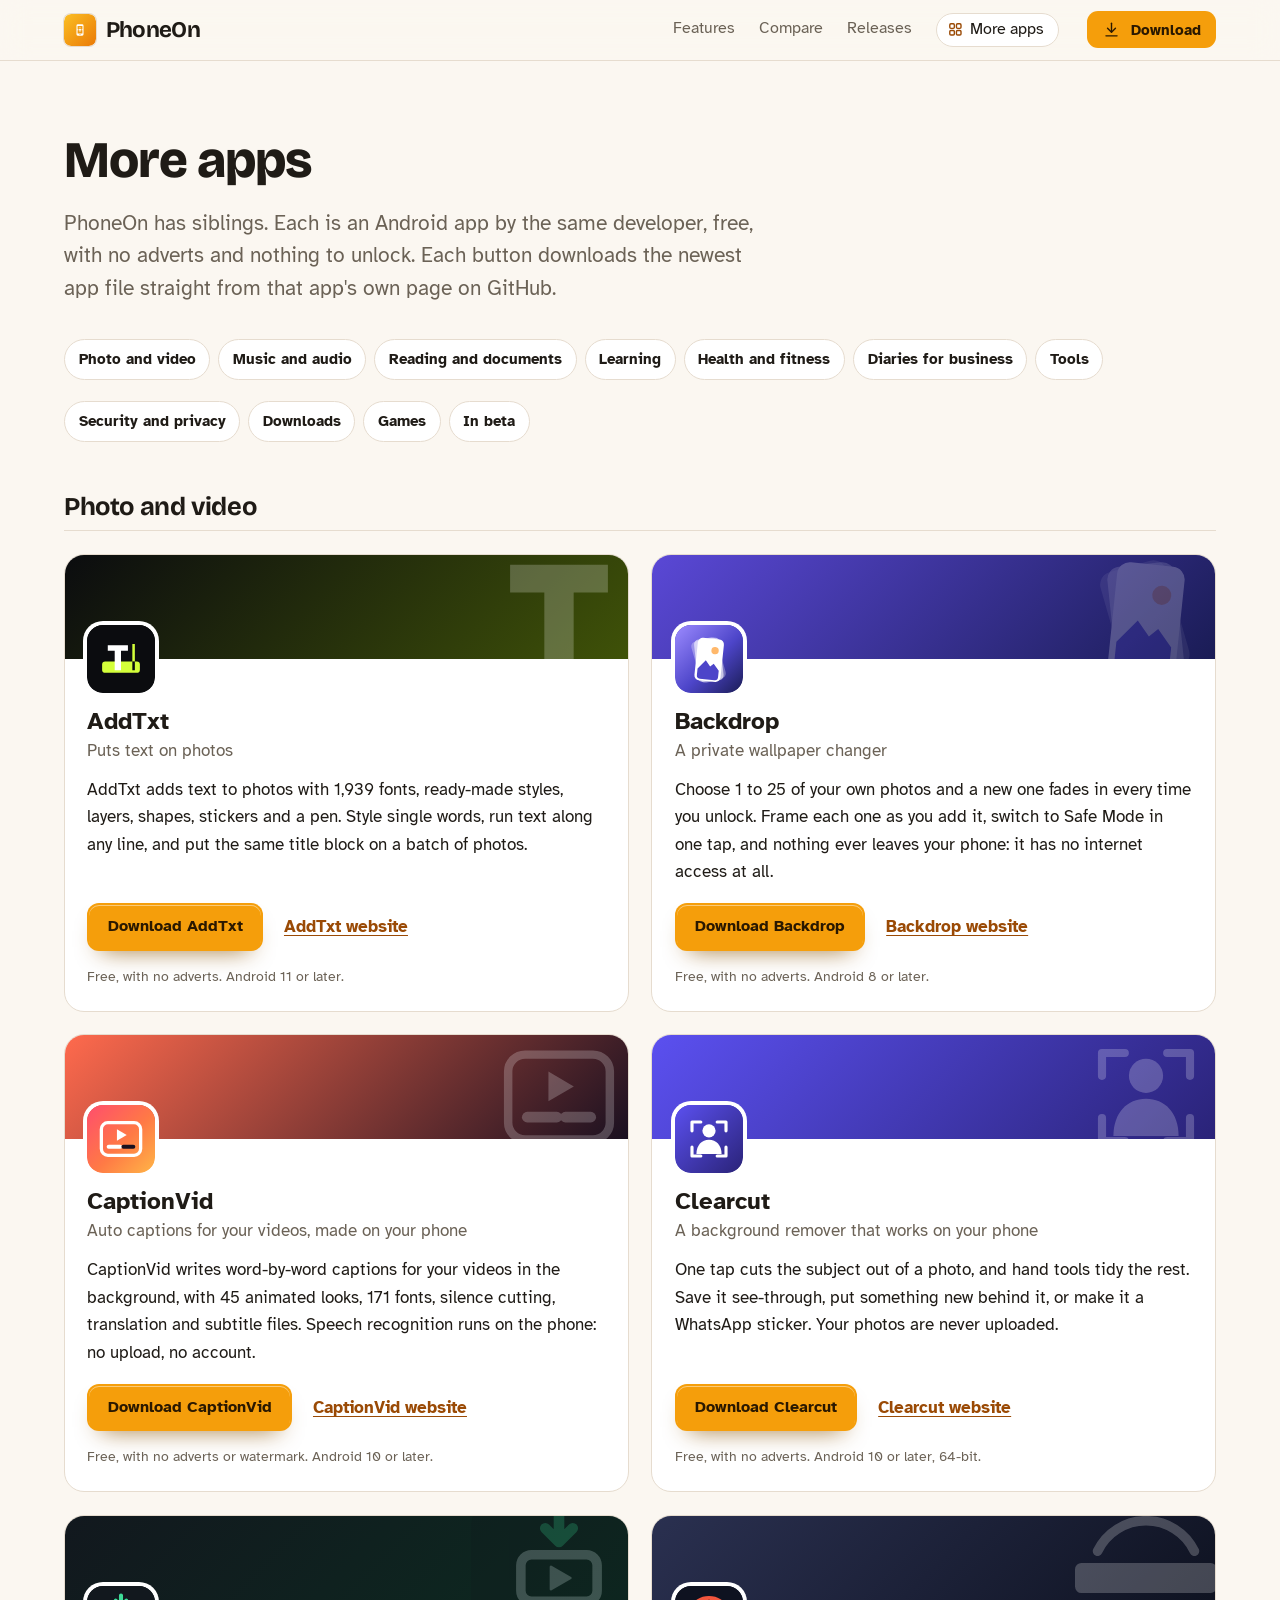
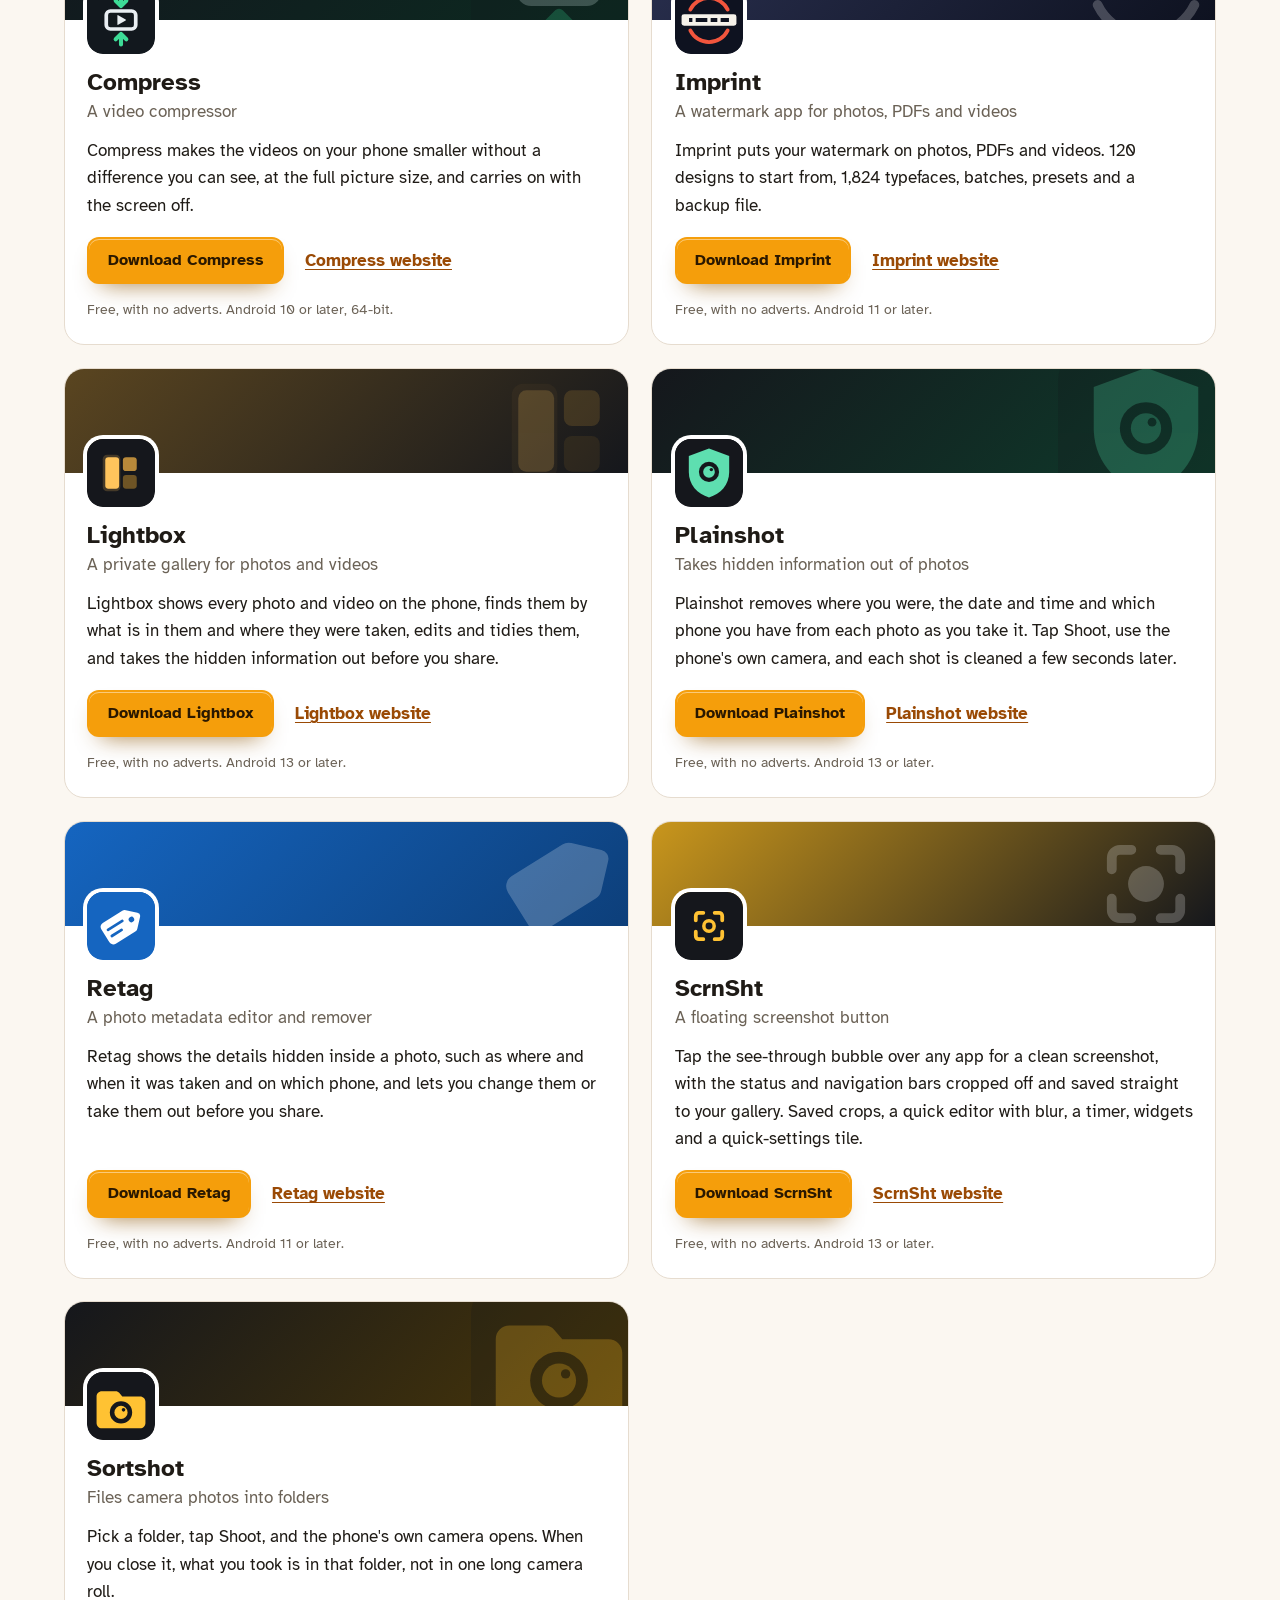
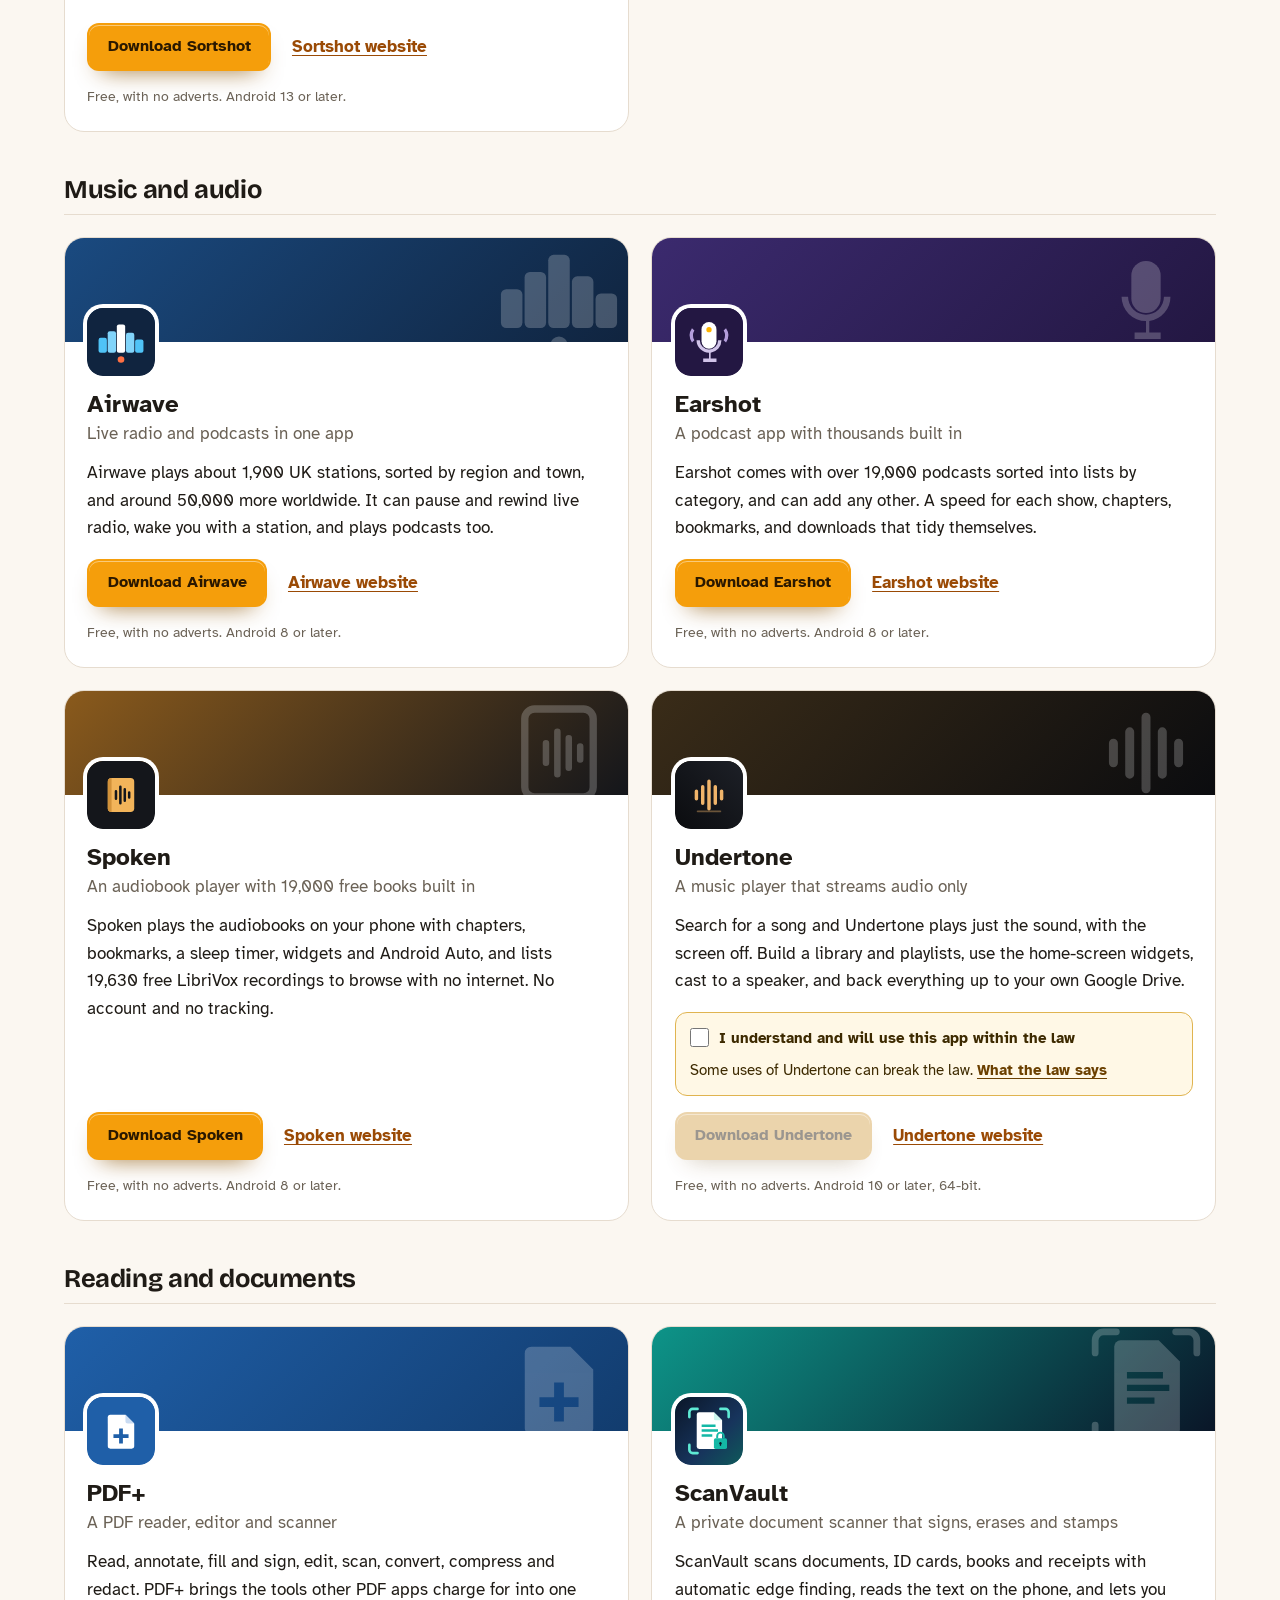
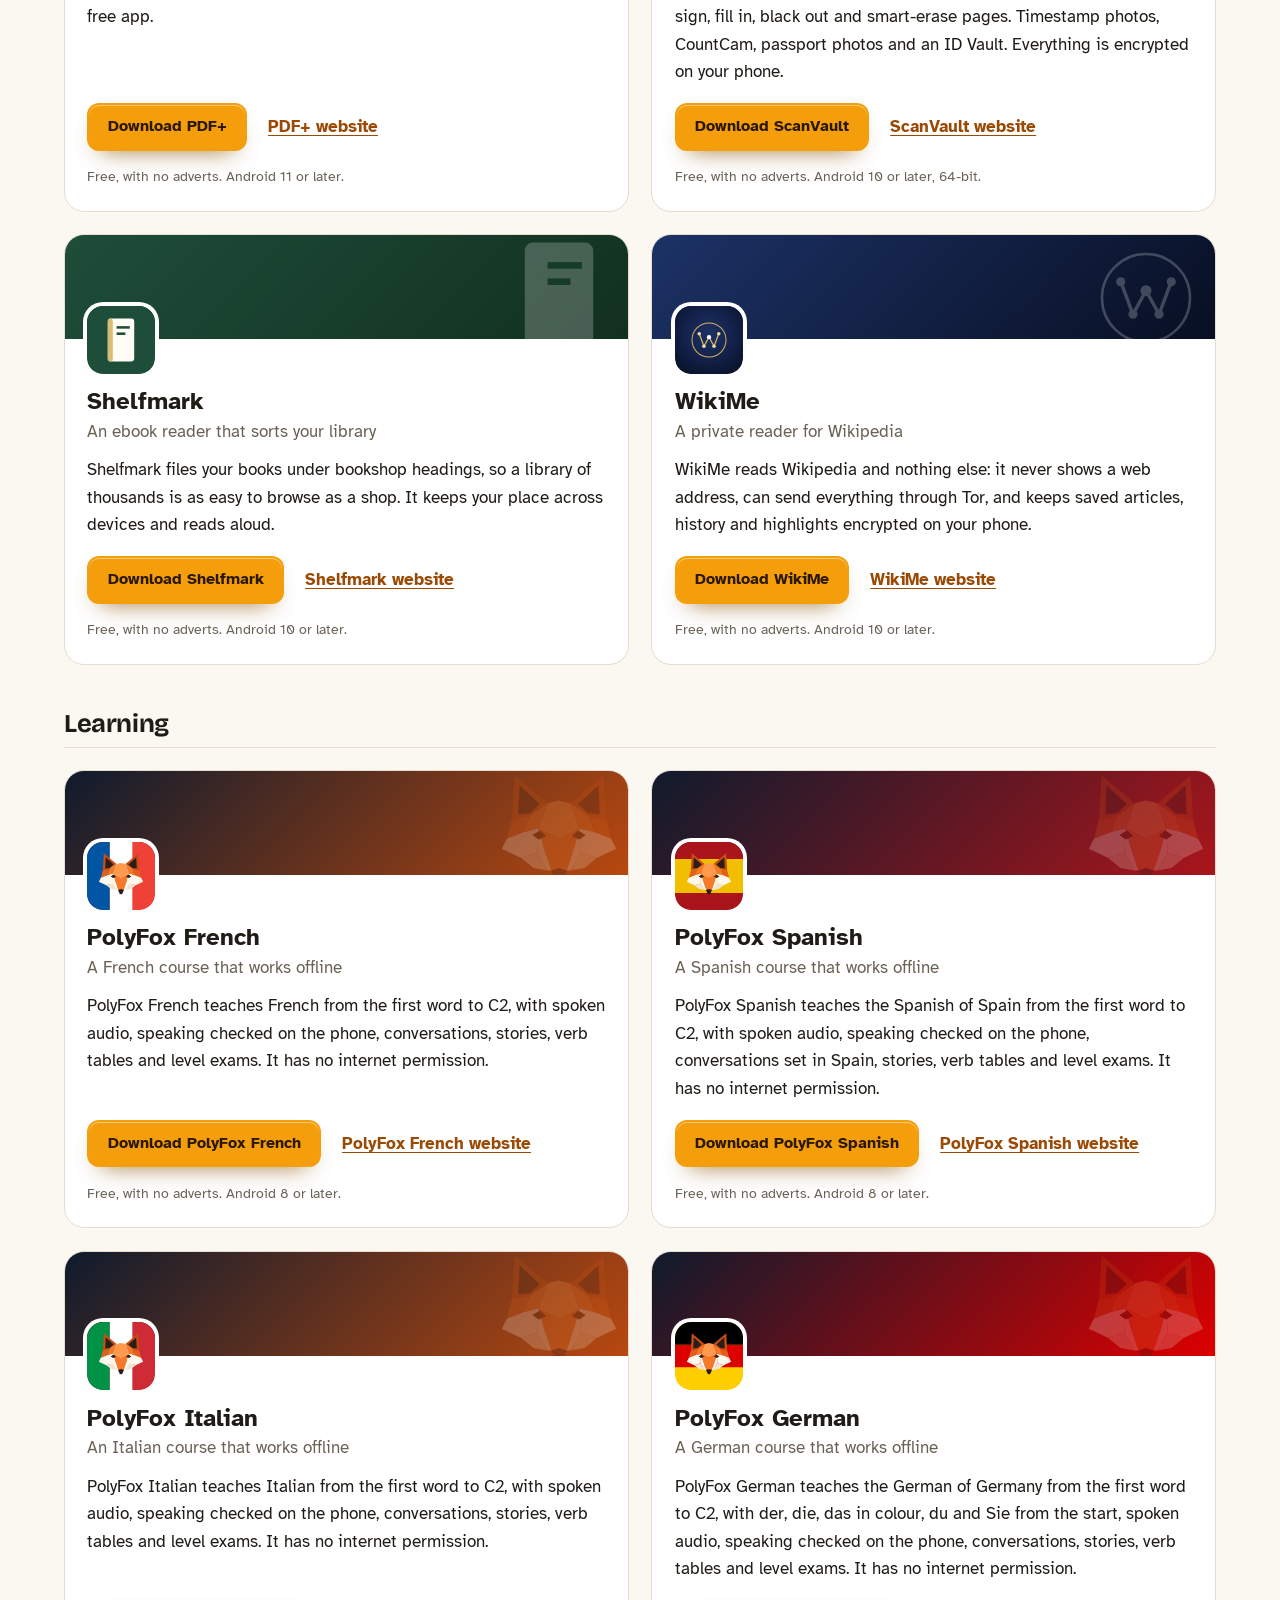
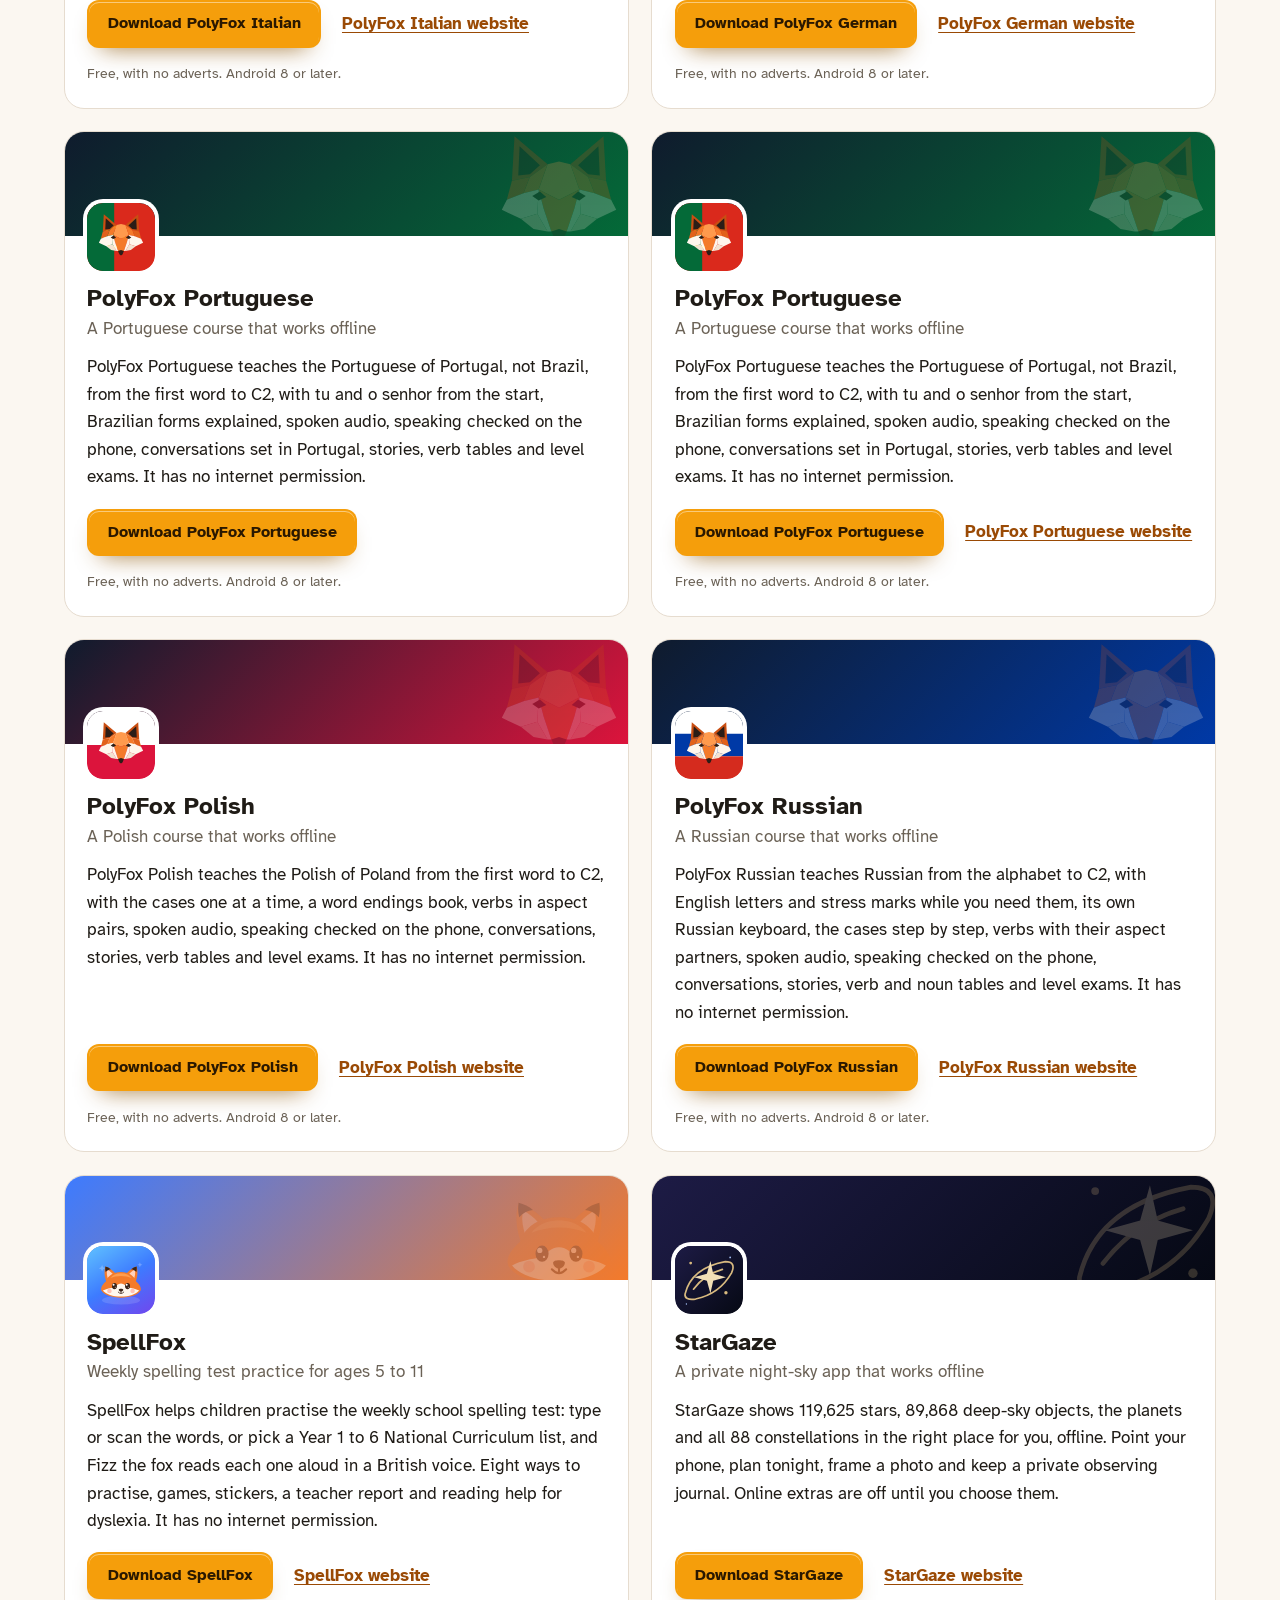
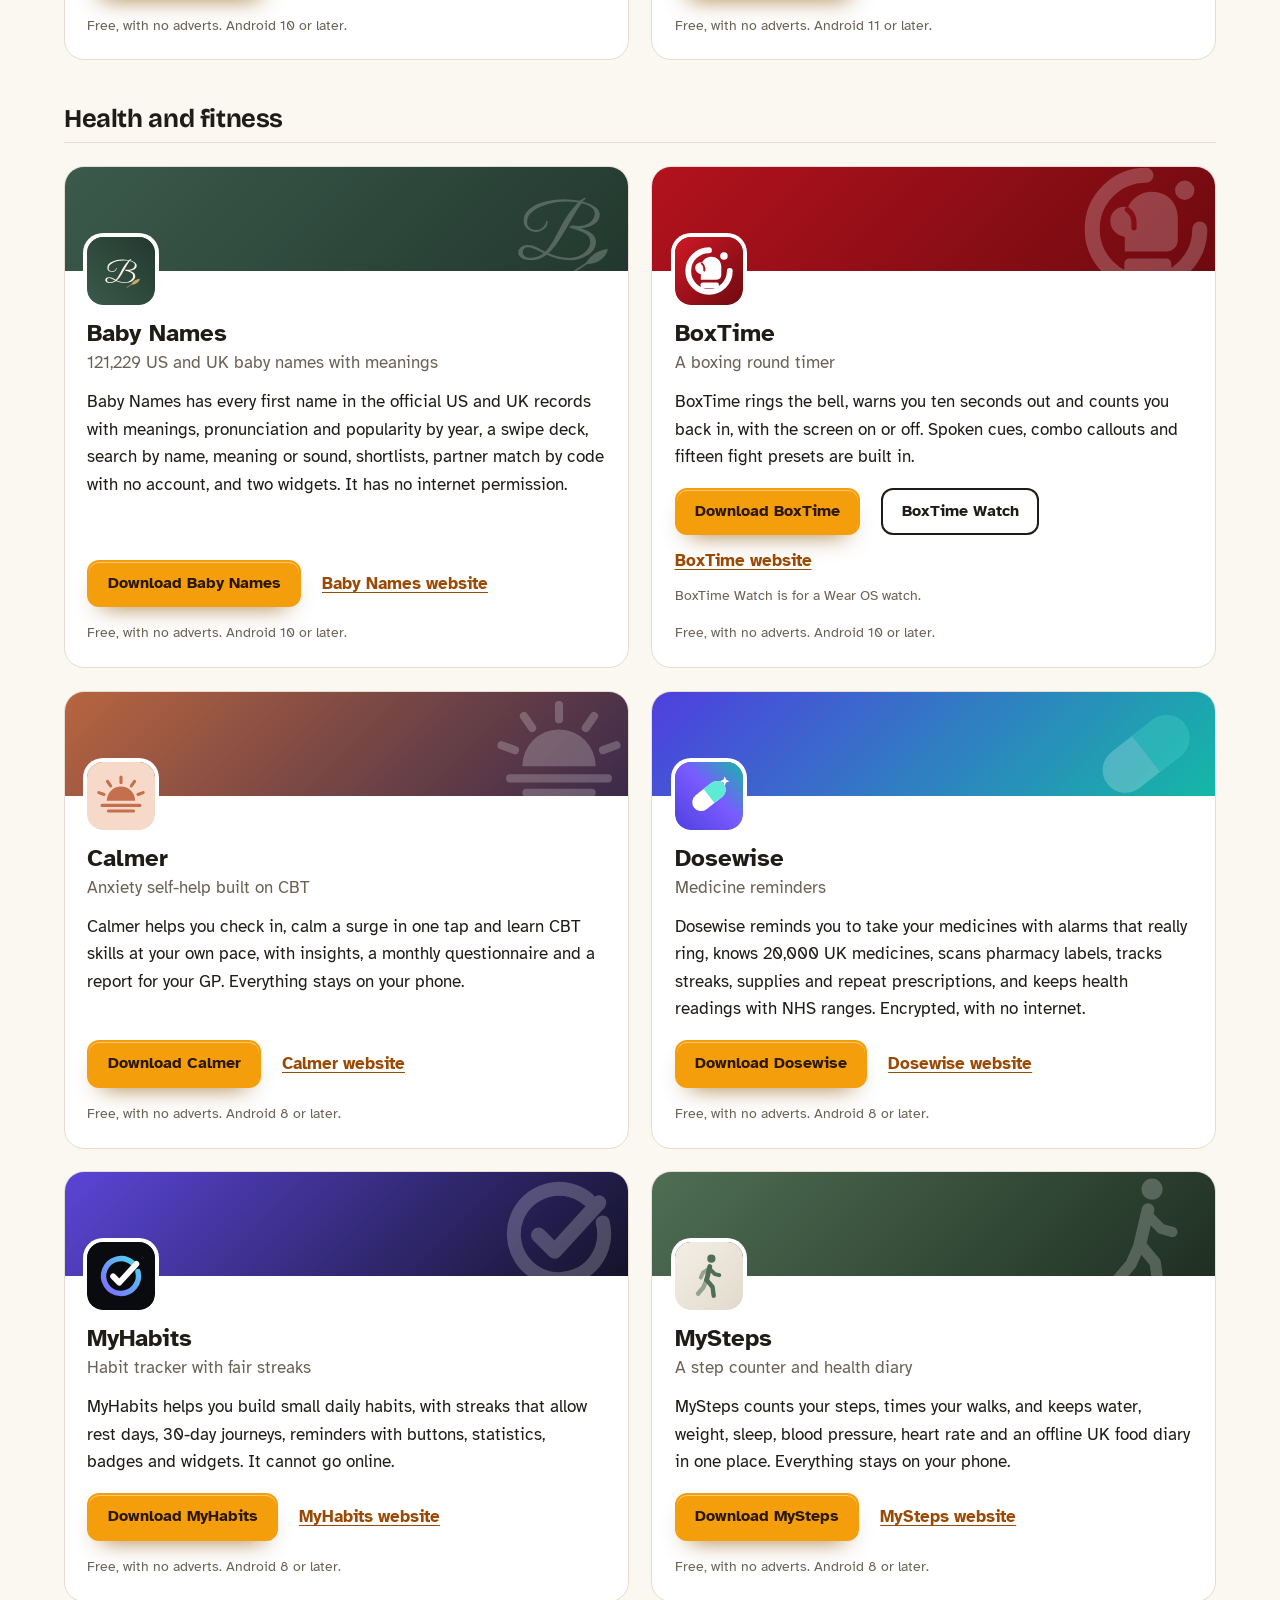
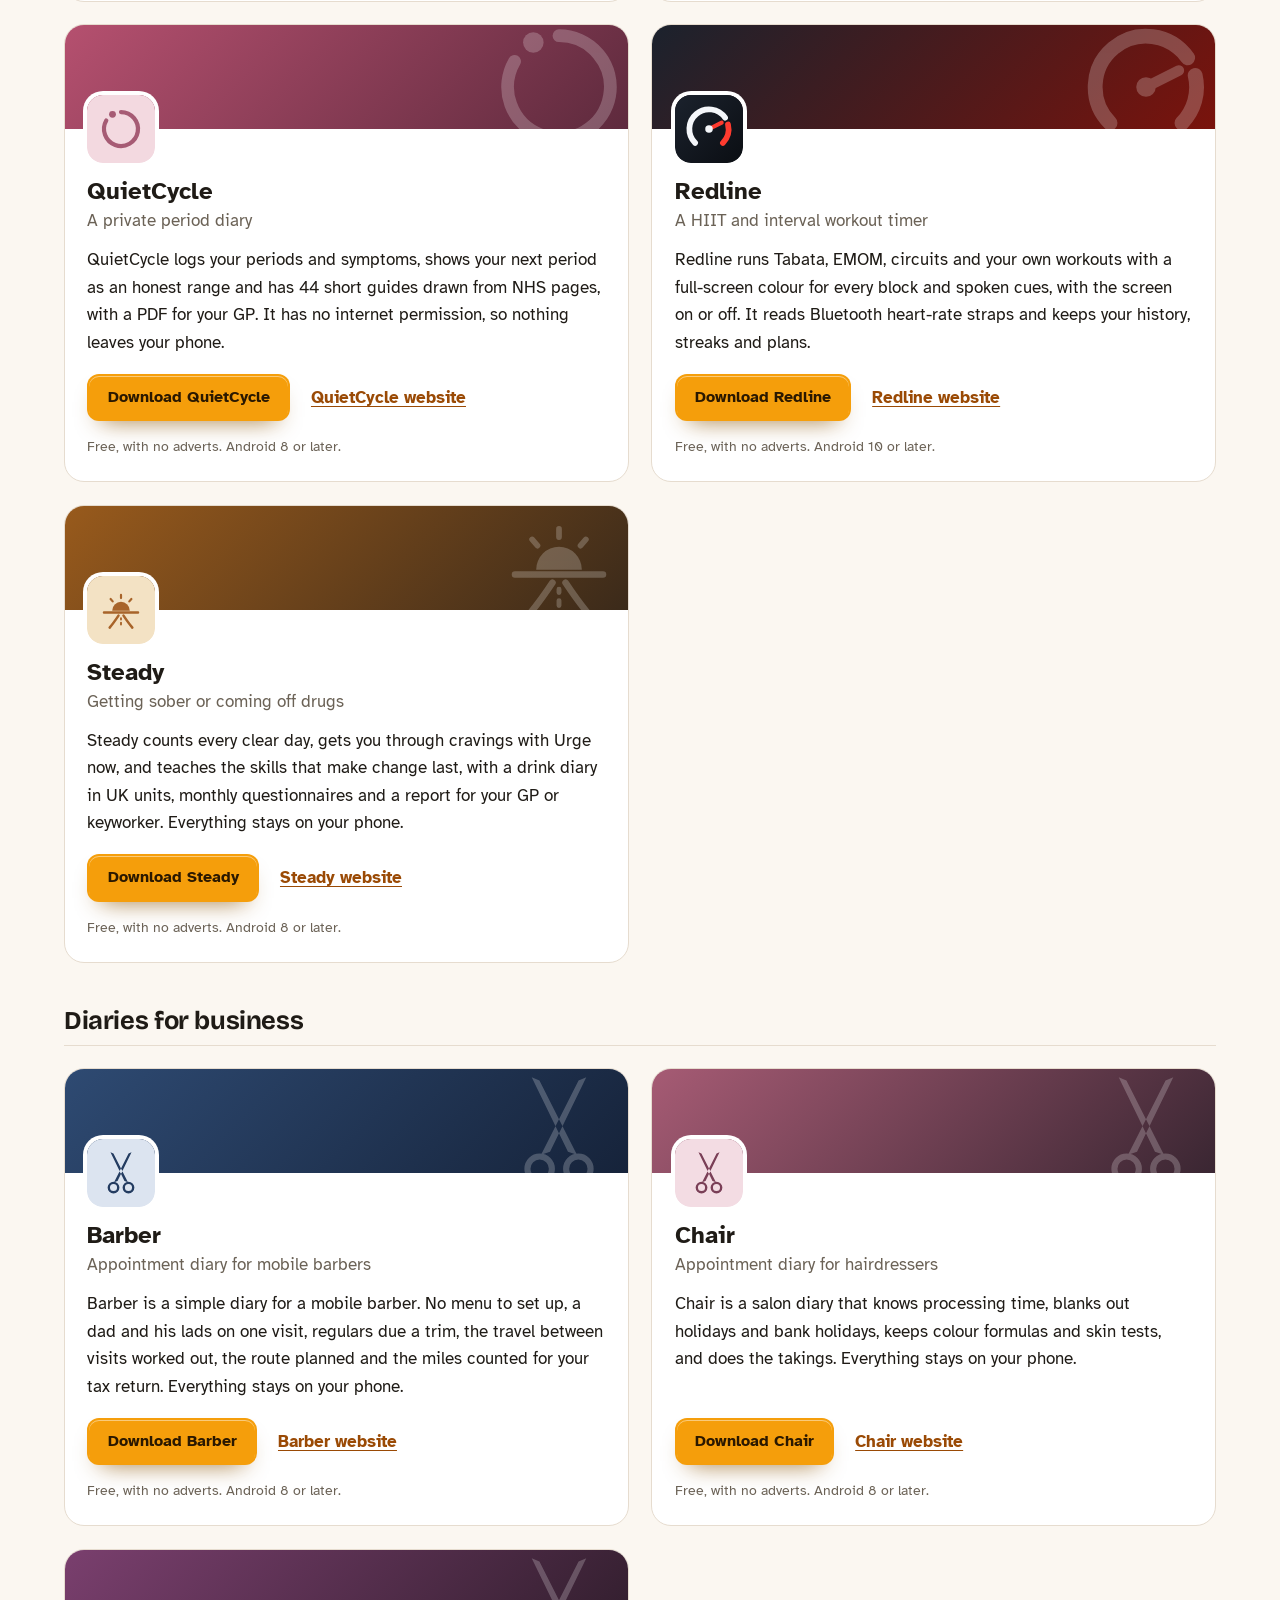
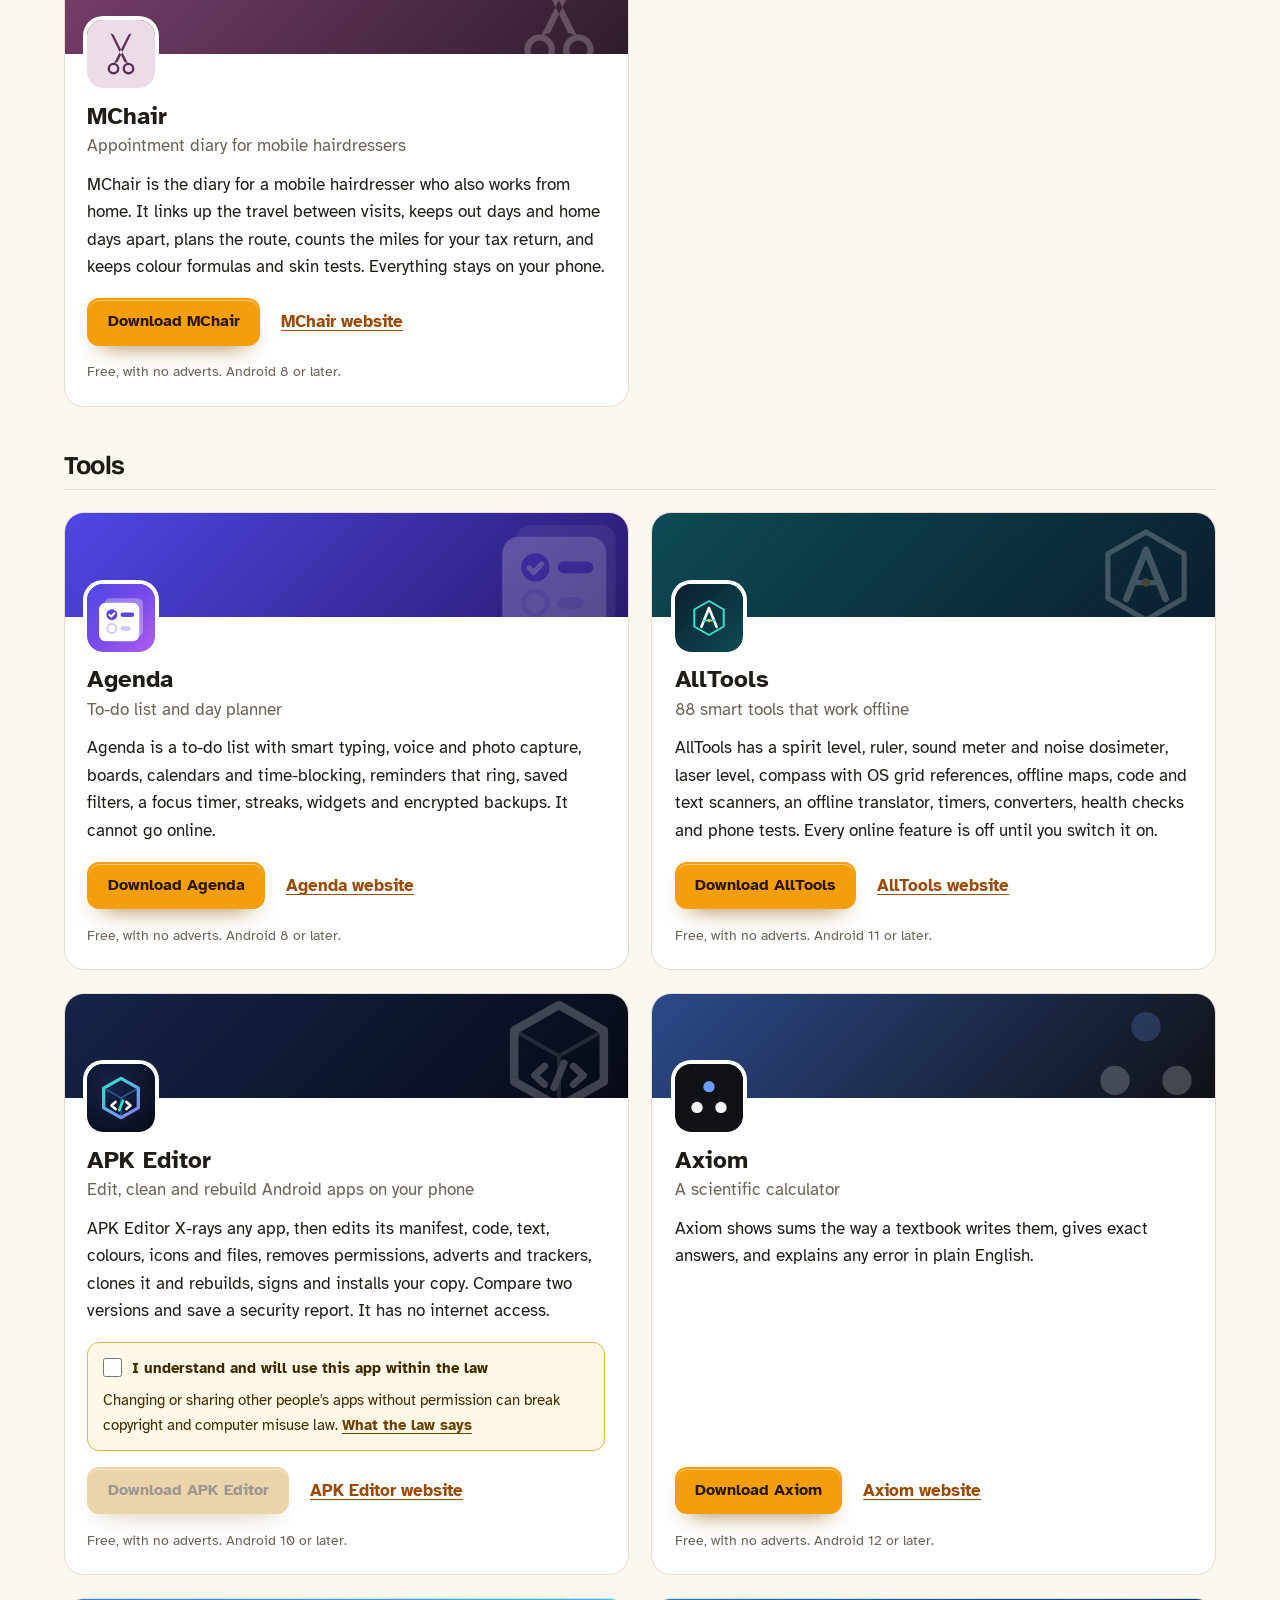
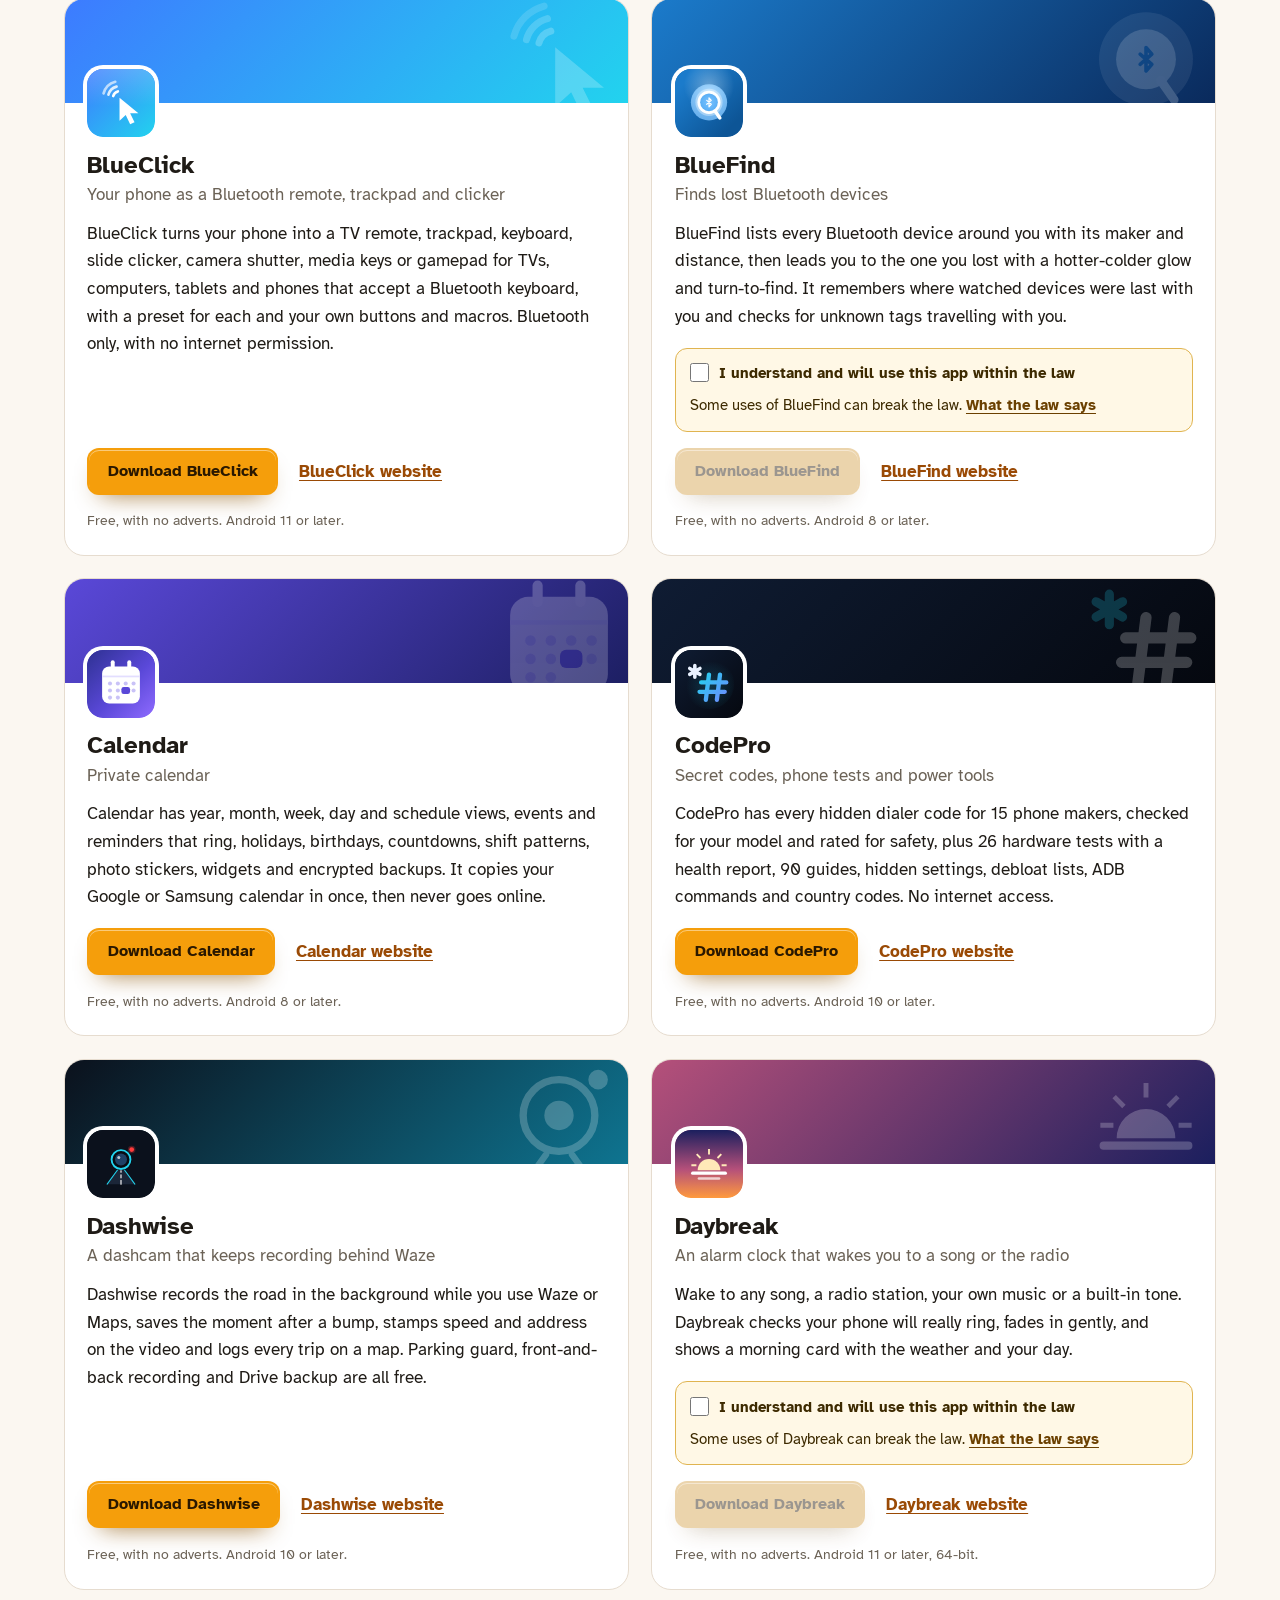
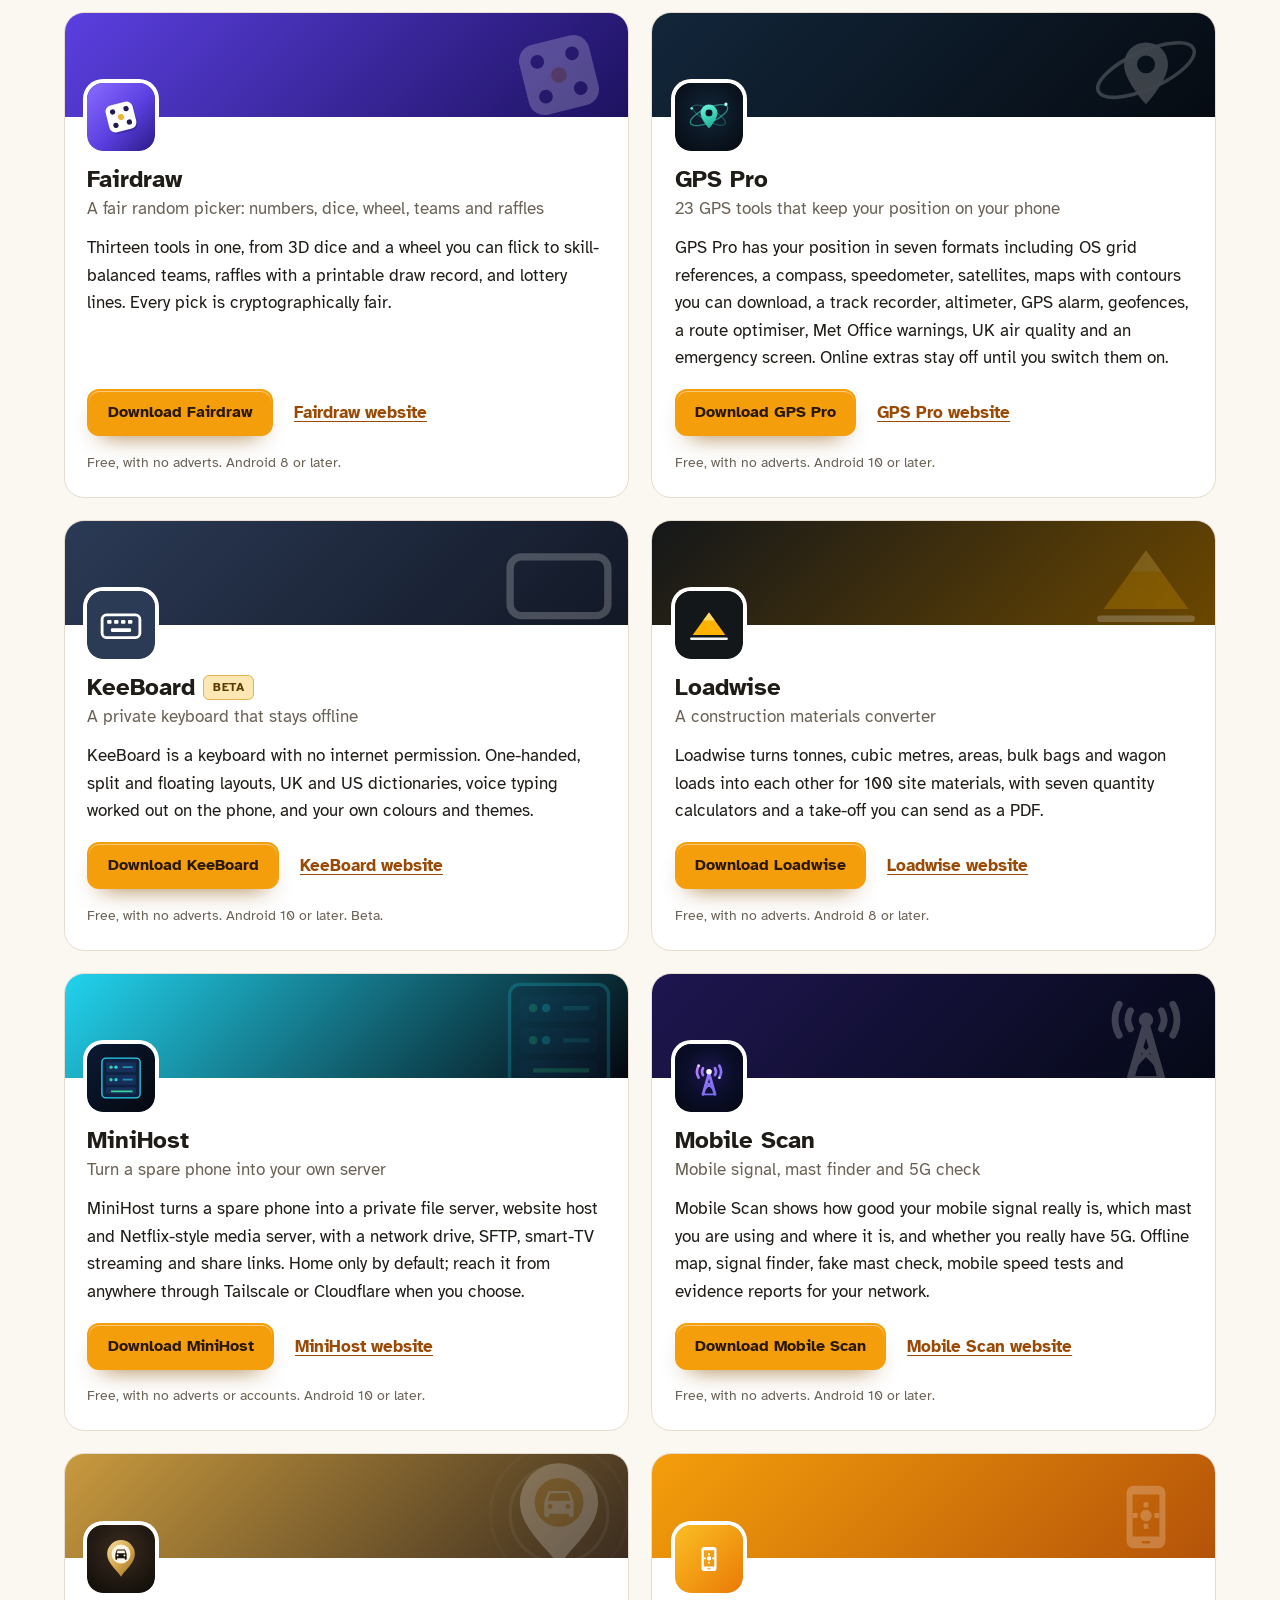
==== commit 05b703ef: "More apps: add SpellFox" ====
--- a/more-apps.html
+++ b/more-apps.html
@@ -69,7 +69,7 @@
 <div class="mapps-group" role="group" aria-labelledby="apps-learning"><h2 class="mapps-cat" id="apps-learning">Learning</h2>
 <ul class="mapps"><li class="mapp" style="--b:#0f1b2d;--b2:#b8480f"><div class="mapp-cover" aria-hidden="true"><svg viewBox="0 0 108 108"><polygon fill="#C94E12" points="26.7,17.9 47.0,35.1 36.1,42.9 25.1,45.2"/><polygon fill="#C94E12" points="82.9,45.2 71.9,42.9 61.0,35.1 81.3,17.9"/><polygon fill="#2B1D17" points="29.8,24.1 42.3,35.8 36.1,41.3 29.0,42.1"/><polygon fill="#2B1D17" points="79.0,42.1 71.9,41.3 65.7,35.8 78.2,24.1"/><polygon fill="#FF9A4D" points="54.0,33.5 47.0,35.1 41.5,50.7 54.0,56.9"/><polygon fill="#FF9A4D" points="54.0,56.9 66.5,50.7 61.0,35.1 54.0,33.5"/><polygon fill="#F47A2A" points="47.0,35.1 36.1,42.9 32.2,53.0 41.5,50.7"/><polygon fill="#F47A2A" points="66.5,50.7 75.8,53.0 71.9,42.9 61.0,35.1"/><polygon fill="#E2611A" points="36.1,42.9 25.1,45.2 22.0,56.9 32.2,53.0"/><polygon fill="#E2611A" points="75.8,53.0 86.0,56.9 82.9,45.2 71.9,42.9"/><polygon fill="#FFF6EC" points="32.2,53.0 22.0,56.9 18.9,63.1 30.6,68.6 40.7,65.5 41.5,50.7"/><polygon fill="#FFF6EC" points="66.5,50.7 67.3,65.5 77.4,68.6 89.1,63.1 86.0,56.9 75.8,53.0"/><polygon fill="#F3E3D2" points="30.6,68.6 40.7,65.5 47.0,76.4 38.4,74.8"/><polygon fill="#F3E3D2" points="69.6,74.8 61.0,76.4 67.3,65.5 77.4,68.6"/><polygon fill="#F47A2A" points="41.5,50.7 54.0,56.9 54.0,78.0 49.3,76.4 44.6,62.4"/><polygon fill="#F47A2A" points="63.4,62.4 58.7,76.4 54.0,78.0 54.0,56.9 66.5,50.7"/><polygon fill="#FFF6EC" points="41.5,50.7 44.6,62.4 49.3,76.4 47.0,76.4 40.7,65.5"/><polygon fill="#FFF6EC" points="67.3,65.5 61.0,76.4 58.7,76.4 63.4,62.4 66.5,50.7"/><polygon fill="#2B1D17" points="49.3,76.4 54.0,74.8 58.7,76.4 56.3,81.9 54.0,83.4 51.7,81.9"/><polygon fill="#2B1D17" points="37.6,54.6 42.3,51.8 46.2,55.3 41.5,57.3"/><polygon fill="#2B1D17" points="66.5,57.3 61.8,55.3 65.7,51.8 70.4,54.6"/></svg></div><div class="mapp-body"><svg class="mapp-icon" viewBox="0 0 108 108" aria-hidden="true"><rect width="108" height="108" rx="24" fill="#EF4135"/><path fill="#FFFFFF" d="M36 0H72V108H36Z"/><path fill="#0055A4" d="M24 0H36V108H24A24 24 0 0 1 0 84V24A24 24 0 0 1 24 0Z"/><polygon fill="#C94E12" points="26.7,17.9 47.0,35.1 36.1,42.9 25.1,45.2"/><polygon fill="#C94E12" points="82.9,45.2 71.9,42.9 61.0,35.1 81.3,17.9"/><polygon fill="#2B1D17" points="29.8,24.1 42.3,35.8 36.1,41.3 29.0,42.1"/><polygon fill="#2B1D17" points="79.0,42.1 71.9,41.3 65.7,35.8 78.2,24.1"/><polygon fill="#FF9A4D" points="54.0,33.5 47.0,35.1 41.5,50.7 54.0,56.9"/><polygon fill="#FF9A4D" points="54.0,56.9 66.5,50.7 61.0,35.1 54.0,33.5"/><polygon fill="#F47A2A" points="47.0,35.1 36.1,42.9 32.2,53.0 41.5,50.7"/><polygon fill="#F47A2A" points="66.5,50.7 75.8,53.0 71.9,42.9 61.0,35.1"/><polygon fill="#E2611A" points="36.1,42.9 25.1,45.2 22.0,56.9 32.2,53.0"/><polygon fill="#E2611A" points="75.8,53.0 86.0,56.9 82.9,45.2 71.9,42.9"/><polygon fill="#FFF6EC" points="32.2,53.0 22.0,56.9 18.9,63.1 30.6,68.6 40.7,65.5 41.5,50.7"/><polygon fill="#FFF6EC" points="66.5,50.7 67.3,65.5 77.4,68.6 89.1,63.1 86.0,56.9 75.8,53.0"/><polygon fill="#F3E3D2" points="30.6,68.6 40.7,65.5 47.0,76.4 38.4,74.8"/><polygon fill="#F3E3D2" points="69.6,74.8 61.0,76.4 67.3,65.5 77.4,68.6"/><polygon fill="#F47A2A" points="41.5,50.7 54.0,56.9 54.0,78.0 49.3,76.4 44.6,62.4"/><polygon fill="#F47A2A" points="63.4,62.4 58.7,76.4 54.0,78.0 54.0,56.9 66.5,50.7"/><polygon fill="#FFF6EC" points="41.5,50.7 44.6,62.4 49.3,76.4 47.0,76.4 40.7,65.5"/><polygon fill="#FFF6EC" points="67.3,65.5 61.0,76.4 58.7,76.4 63.4,62.4 66.5,50.7"/><polygon fill="#2B1D17" points="49.3,76.4 54.0,74.8 58.7,76.4 56.3,81.9 54.0,83.4 51.7,81.9"/><polygon fill="#2B1D17" points="37.6,54.6 42.3,51.8 46.2,55.3 41.5,57.3"/><polygon fill="#2B1D17" points="66.5,57.3 61.8,55.3 65.7,51.8 70.4,54.6"/></svg><h3>PolyFox French</h3><p class="mapp-kind">A French course that works offline</p><p class="mapp-say">PolyFox French teaches French from the first word to C2, with spoken audio, speaking checked on the phone, conversations, stories, verb tables and level exams. It has no internet permission.</p><p class="mapp-go"><a class="button" href="https://github.com/CustomGPTer/polyfox/releases/latest/download/PolyFox.apk">Download PolyFox French</a><a class="mapp-site" href="https://customgpter.github.io/polyfox/">PolyFox French website</a></p><p class="mapp-needs">Free, with no adverts. Android 8 or later.</p></div></li><li class="mapp" style="--b:#0f1b2d;--b2:#aa151b"><div class="mapp-cover" aria-hidden="true"><svg viewBox="0 0 108 108"><polygon fill="#C94E12" points="26.7,17.9 47.0,35.1 36.1,42.9 25.1,45.2"/><polygon fill="#C94E12" points="82.9,45.2 71.9,42.9 61.0,35.1 81.3,17.9"/><polygon fill="#2B1D17" points="29.8,24.1 42.3,35.8 36.1,41.3 29.0,42.1"/><polygon fill="#2B1D17" points="79.0,42.1 71.9,41.3 65.7,35.8 78.2,24.1"/><polygon fill="#FF9A4D" points="54.0,33.5 47.0,35.1 41.5,50.7 54.0,56.9"/><polygon fill="#FF9A4D" points="54.0,56.9 66.5,50.7 61.0,35.1 54.0,33.5"/><polygon fill="#F47A2A" points="47.0,35.1 36.1,42.9 32.2,53.0 41.5,50.7"/><polygon fill="#F47A2A" points="66.5,50.7 75.8,53.0 71.9,42.9 61.0,35.1"/><polygon fill="#E2611A" points="36.1,42.9 25.1,45.2 22.0,56.9 32.2,53.0"/><polygon fill="#E2611A" points="75.8,53.0 86.0,56.9 82.9,45.2 71.9,42.9"/><polygon fill="#FFF6EC" points="32.2,53.0 22.0,56.9 18.9,63.1 30.6,68.6 40.7,65.5 41.5,50.7"/><polygon fill="#FFF6EC" points="66.5,50.7 67.3,65.5 77.4,68.6 89.1,63.1 86.0,56.9 75.8,53.0"/><polygon fill="#F3E3D2" points="30.6,68.6 40.7,65.5 47.0,76.4 38.4,74.8"/><polygon fill="#F3E3D2" points="69.6,74.8 61.0,76.4 67.3,65.5 77.4,68.6"/><polygon fill="#F47A2A" points="41.5,50.7 54.0,56.9 54.0,78.0 49.3,76.4 44.6,62.4"/><polygon fill="#F47A2A" points="63.4,62.4 58.7,76.4 54.0,78.0 54.0,56.9 66.5,50.7"/><polygon fill="#FFF6EC" points="41.5,50.7 44.6,62.4 49.3,76.4 47.0,76.4 40.7,65.5"/><polygon fill="#FFF6EC" points="67.3,65.5 61.0,76.4 58.7,76.4 63.4,62.4 66.5,50.7"/><polygon fill="#2B1D17" points="49.3,76.4 54.0,74.8 58.7,76.4 56.3,81.9 54.0,83.4 51.7,81.9"/><polygon fill="#2B1D17" points="37.6,54.6 42.3,51.8 46.2,55.3 41.5,57.3"/><polygon fill="#2B1D17" points="66.5,57.3 61.8,55.3 65.7,51.8 70.4,54.6"/></svg></div><div class="mapp-body"><svg class="mapp-icon" viewBox="0 0 108 108" aria-hidden="true"><rect width="108" height="108" rx="24" fill="#AA151B"/><path fill="#F1BF00" d="M0 27H108V81H0Z"/><polygon fill="#C94E12" points="26.7,17.9 47.0,35.1 36.1,42.9 25.1,45.2"/><polygon fill="#C94E12" points="82.9,45.2 71.9,42.9 61.0,35.1 81.3,17.9"/><polygon fill="#2B1D17" points="29.8,24.1 42.3,35.8 36.1,41.3 29.0,42.1"/><polygon fill="#2B1D17" points="79.0,42.1 71.9,41.3 65.7,35.8 78.2,24.1"/><polygon fill="#FF9A4D" points="54.0,33.5 47.0,35.1 41.5,50.7 54.0,56.9"/><polygon fill="#FF9A4D" points="54.0,56.9 66.5,50.7 61.0,35.1 54.0,33.5"/><polygon fill="#F47A2A" points="47.0,35.1 36.1,42.9 32.2,53.0 41.5,50.7"/><polygon fill="#F47A2A" points="66.5,50.7 75.8,53.0 71.9,42.9 61.0,35.1"/><polygon fill="#E2611A" points="36.1,42.9 25.1,45.2 22.0,56.9 32.2,53.0"/><polygon fill="#E2611A" points="75.8,53.0 86.0,56.9 82.9,45.2 71.9,42.9"/><polygon fill="#FFF6EC" points="32.2,53.0 22.0,56.9 18.9,63.1 30.6,68.6 40.7,65.5 41.5,50.7"/><polygon fill="#FFF6EC" points="66.5,50.7 67.3,65.5 77.4,68.6 89.1,63.1 86.0,56.9 75.8,53.0"/><polygon fill="#F3E3D2" points="30.6,68.6 40.7,65.5 47.0,76.4 38.4,74.8"/><polygon fill="#F3E3D2" points="69.6,74.8 61.0,76.4 67.3,65.5 77.4,68.6"/><polygon fill="#F47A2A" points="41.5,50.7 54.0,56.9 54.0,78.0 49.3,76.4 44.6,62.4"/><polygon fill="#F47A2A" points="63.4,62.4 58.7,76.4 54.0,78.0 54.0,56.9 66.5,50.7"/><polygon fill="#FFF6EC" points="41.5,50.7 44.6,62.4 49.3,76.4 47.0,76.4 40.7,65.5"/><polygon fill="#FFF6EC" points="67.3,65.5 61.0,76.4 58.7,76.4 63.4,62.4 66.5,50.7"/><polygon fill="#2B1D17" points="49.3,76.4 54.0,74.8 58.7,76.4 56.3,81.9 54.0,83.4 51.7,81.9"/><polygon fill="#2B1D17" points="37.6,54.6 42.3,51.8 46.2,55.3 41.5,57.3"/><polygon fill="#2B1D17" points="66.5,57.3 61.8,55.3 65.7,51.8 70.4,54.6"/></svg><h3>PolyFox Spanish</h3><p class="mapp-kind">A Spanish course that works offline</p><p class="mapp-say">PolyFox Spanish teaches the Spanish of Spain from the first word to C2, with spoken audio, speaking checked on the phone, conversations set in Spain, stories, verb tables and level exams. It has no internet permission.</p><p class="mapp-go"><a class="button" href="https://github.com/CustomGPTer/polyfox-spanish/releases/latest/download/PolyFox.apk">Download PolyFox Spanish</a><a class="mapp-site" href="https://customgpter.github.io/polyfox-spanish/">PolyFox Spanish website</a></p><p class="mapp-needs">Free, with no adverts. Android 8 or later.</p></div></li>
 <li class="mapp" style="--b:#0f1b2d;--b2:#b8480f"><div class="mapp-cover" aria-hidden="true"><svg viewBox="0 0 108 108"><polygon fill="#C94E12" points="26.7,17.9 47.0,35.1 36.1,42.9 25.1,45.2"/><polygon fill="#C94E12" points="82.9,45.2 71.9,42.9 61.0,35.1 81.3,17.9"/><polygon fill="#2B1D17" points="29.8,24.1 42.3,35.8 36.1,41.3 29.0,42.1"/><polygon fill="#2B1D17" points="79.0,42.1 71.9,41.3 65.7,35.8 78.2,24.1"/><polygon fill="#FF9A4D" points="54.0,33.5 47.0,35.1 41.5,50.7 54.0,56.9"/><polygon fill="#FF9A4D" points="54.0,56.9 66.5,50.7 61.0,35.1 54.0,33.5"/><polygon fill="#F47A2A" points="47.0,35.1 36.1,42.9 32.2,53.0 41.5,50.7"/><polygon fill="#F47A2A" points="66.5,50.7 75.8,53.0 71.9,42.9 61.0,35.1"/><polygon fill="#E2611A" points="36.1,42.9 25.1,45.2 22.0,56.9 32.2,53.0"/><polygon fill="#E2611A" points="75.8,53.0 86.0,56.9 82.9,45.2 71.9,42.9"/><polygon fill="#FFF6EC" points="32.2,53.0 22.0,56.9 18.9,63.1 30.6,68.6 40.7,65.5 41.5,50.7"/><polygon fill="#FFF6EC" points="66.5,50.7 67.3,65.5 77.4,68.6 89.1,63.1 86.0,56.9 75.8,53.0"/><polygon fill="#F3E3D2" points="30.6,68.6 40.7,65.5 47.0,76.4 38.4,74.8"/><polygon fill="#F3E3D2" points="69.6,74.8 61.0,76.4 67.3,65.5 77.4,68.6"/><polygon fill="#F47A2A" points="41.5,50.7 54.0,56.9 54.0,78.0 49.3,76.4 44.6,62.4"/><polygon fill="#F47A2A" points="63.4,62.4 58.7,76.4 54.0,78.0 54.0,56.9 66.5,50.7"/><polygon fill="#FFF6EC" points="41.5,50.7 44.6,62.4 49.3,76.4 47.0,76.4 40.7,65.5"/><polygon fill="#FFF6EC" points="67.3,65.5 61.0,76.4 58.7,76.4 63.4,62.4 66.5,50.7"/><polygon fill="#2B1D17" points="49.3,76.4 54.0,74.8 58.7,76.4 56.3,81.9 54.0,83.4 51.7,81.9"/><polygon fill="#2B1D17" points="37.6,54.6 42.3,51.8 46.2,55.3 41.5,57.3"/><polygon fill="#2B1D17" points="66.5,57.3 61.8,55.3 65.7,51.8 70.4,54.6"/></svg></div><div class="mapp-body"><svg class="mapp-icon" viewBox="0 0 108 108" aria-hidden="true"><rect width="108" height="108" rx="24" fill="#CE2B37"/><path fill="#FFFFFF" d="M36 0H72V108H36Z"/><path fill="#009246" d="M24 0H36V108H24A24 24 0 0 1 0 84V24A24 24 0 0 1 24 0Z"/><polygon fill="#C94E12" points="26.7,17.9 47.0,35.1 36.1,42.9 25.1,45.2"/><polygon fill="#C94E12" points="82.9,45.2 71.9,42.9 61.0,35.1 81.3,17.9"/><polygon fill="#2B1D17" points="29.8,24.1 42.3,35.8 36.1,41.3 29.0,42.1"/><polygon fill="#2B1D17" points="79.0,42.1 71.9,41.3 65.7,35.8 78.2,24.1"/><polygon fill="#FF9A4D" points="54.0,33.5 47.0,35.1 41.5,50.7 54.0,56.9"/><polygon fill="#FF9A4D" points="54.0,56.9 66.5,50.7 61.0,35.1 54.0,33.5"/><polygon fill="#F47A2A" points="47.0,35.1 36.1,42.9 32.2,53.0 41.5,50.7"/><polygon fill="#F47A2A" points="66.5,50.7 75.8,53.0 71.9,42.9 61.0,35.1"/><polygon fill="#E2611A" points="36.1,42.9 25.1,45.2 22.0,56.9 32.2,53.0"/><polygon fill="#E2611A" points="75.8,53.0 86.0,56.9 82.9,45.2 71.9,42.9"/><polygon fill="#FFF6EC" points="32.2,53.0 22.0,56.9 18.9,63.1 30.6,68.6 40.7,65.5 41.5,50.7"/><polygon fill="#FFF6EC" points="66.5,50.7 67.3,65.5 77.4,68.6 89.1,63.1 86.0,56.9 75.8,53.0"/><polygon fill="#F3E3D2" points="30.6,68.6 40.7,65.5 47.0,76.4 38.4,74.8"/><polygon fill="#F3E3D2" points="69.6,74.8 61.0,76.4 67.3,65.5 77.4,68.6"/><polygon fill="#F47A2A" points="41.5,50.7 54.0,56.9 54.0,78.0 49.3,76.4 44.6,62.4"/><polygon fill="#F47A2A" points="63.4,62.4 58.7,76.4 54.0,78.0 54.0,56.9 66.5,50.7"/><polygon fill="#FFF6EC" points="41.5,50.7 44.6,62.4 49.3,76.4 47.0,76.4 40.7,65.5"/><polygon fill="#FFF6EC" points="67.3,65.5 61.0,76.4 58.7,76.4 63.4,62.4 66.5,50.7"/><polygon fill="#2B1D17" points="49.3,76.4 54.0,74.8 58.7,76.4 56.3,81.9 54.0,83.4 51.7,81.9"/><polygon fill="#2B1D17" points="37.6,54.6 42.3,51.8 46.2,55.3 41.5,57.3"/><polygon fill="#2B1D17" points="66.5,57.3 61.8,55.3 65.7,51.8 70.4,54.6"/></svg><h3>PolyFox Italian</h3><p class="mapp-kind">An Italian course that works offline</p><p class="mapp-say">PolyFox Italian teaches Italian from the first word to C2, with spoken audio, speaking checked on the phone, conversations, stories, verb tables and level exams. It has no internet permission.</p><p class="mapp-go"><a class="button" href="https://github.com/CustomGPTer/polyfox-italian/releases/latest/download/PolyFox-Italian.apk">Download PolyFox Italian</a><a class="mapp-site" href="https://customgpter.github.io/polyfox-italian/">PolyFox Italian website</a></p><p class="mapp-needs">Free, with no adverts. Android 8 or later.</p></div></li>
-<li class="mapp" style="--b:#0f1b2d;--b2:#dd0000"><div class="mapp-cover" aria-hidden="true"><svg viewBox="0 0 108 108"><polygon fill="#C94E12" points="26.7,17.9 47.0,35.1 36.1,42.9 25.1,45.2"/><polygon fill="#C94E12" points="82.9,45.2 71.9,42.9 61.0,35.1 81.3,17.9"/><polygon fill="#2B1D17" points="29.8,24.1 42.3,35.8 36.1,41.3 29.0,42.1"/><polygon fill="#2B1D17" points="79.0,42.1 71.9,41.3 65.7,35.8 78.2,24.1"/><polygon fill="#FF9A4D" points="54.0,33.5 47.0,35.1 41.5,50.7 54.0,56.9"/><polygon fill="#FF9A4D" points="54.0,56.9 66.5,50.7 61.0,35.1 54.0,33.5"/><polygon fill="#F47A2A" points="47.0,35.1 36.1,42.9 32.2,53.0 41.5,50.7"/><polygon fill="#F47A2A" points="66.5,50.7 75.8,53.0 71.9,42.9 61.0,35.1"/><polygon fill="#E2611A" points="36.1,42.9 25.1,45.2 22.0,56.9 32.2,53.0"/><polygon fill="#E2611A" points="75.8,53.0 86.0,56.9 82.9,45.2 71.9,42.9"/><polygon fill="#FFF6EC" points="32.2,53.0 22.0,56.9 18.9,63.1 30.6,68.6 40.7,65.5 41.5,50.7"/><polygon fill="#FFF6EC" points="66.5,50.7 67.3,65.5 77.4,68.6 89.1,63.1 86.0,56.9 75.8,53.0"/><polygon fill="#F3E3D2" points="30.6,68.6 40.7,65.5 47.0,76.4 38.4,74.8"/><polygon fill="#F3E3D2" points="69.6,74.8 61.0,76.4 67.3,65.5 77.4,68.6"/><polygon fill="#F47A2A" points="41.5,50.7 54.0,56.9 54.0,78.0 49.3,76.4 44.6,62.4"/><polygon fill="#F47A2A" points="63.4,62.4 58.7,76.4 54.0,78.0 54.0,56.9 66.5,50.7"/><polygon fill="#FFF6EC" points="41.5,50.7 44.6,62.4 49.3,76.4 47.0,76.4 40.7,65.5"/><polygon fill="#FFF6EC" points="67.3,65.5 61.0,76.4 58.7,76.4 63.4,62.4 66.5,50.7"/><polygon fill="#2B1D17" points="49.3,76.4 54.0,74.8 58.7,76.4 56.3,81.9 54.0,83.4 51.7,81.9"/><polygon fill="#2B1D17" points="37.6,54.6 42.3,51.8 46.2,55.3 41.5,57.3"/><polygon fill="#2B1D17" points="66.5,57.3 61.8,55.3 65.7,51.8 70.4,54.6"/></svg></div><div class="mapp-body"><svg class="mapp-icon" viewBox="0 0 108 108" aria-hidden="true"><rect width="108" height="108" rx="24" fill="#FFCE00"/><path fill="#DD0000" d="M0 36H108V72H0Z"/><path fill="#000000" d="M24 0H84A24 24 0 0 1 108 24V36H0V24A24 24 0 0 1 24 0Z"/><polygon fill="#C94E12" points="26.7,17.9 47.0,35.1 36.1,42.9 25.1,45.2"/><polygon fill="#C94E12" points="82.9,45.2 71.9,42.9 61.0,35.1 81.3,17.9"/><polygon fill="#2B1D17" points="29.8,24.1 42.3,35.8 36.1,41.3 29.0,42.1"/><polygon fill="#2B1D17" points="79.0,42.1 71.9,41.3 65.7,35.8 78.2,24.1"/><polygon fill="#FF9A4D" points="54.0,33.5 47.0,35.1 41.5,50.7 54.0,56.9"/><polygon fill="#FF9A4D" points="54.0,56.9 66.5,50.7 61.0,35.1 54.0,33.5"/><polygon fill="#F47A2A" points="47.0,35.1 36.1,42.9 32.2,53.0 41.5,50.7"/><polygon fill="#F47A2A" points="66.5,50.7 75.8,53.0 71.9,42.9 61.0,35.1"/><polygon fill="#E2611A" points="36.1,42.9 25.1,45.2 22.0,56.9 32.2,53.0"/><polygon fill="#E2611A" points="75.8,53.0 86.0,56.9 82.9,45.2 71.9,42.9"/><polygon fill="#FFF6EC" points="32.2,53.0 22.0,56.9 18.9,63.1 30.6,68.6 40.7,65.5 41.5,50.7"/><polygon fill="#FFF6EC" points="66.5,50.7 67.3,65.5 77.4,68.6 89.1,63.1 86.0,56.9 75.8,53.0"/><polygon fill="#F3E3D2" points="30.6,68.6 40.7,65.5 47.0,76.4 38.4,74.8"/><polygon fill="#F3E3D2" points="69.6,74.8 61.0,76.4 67.3,65.5 77.4,68.6"/><polygon fill="#F47A2A" points="41.5,50.7 54.0,56.9 54.0,78.0 49.3,76.4 44.6,62.4"/><polygon fill="#F47A2A" points="63.4,62.4 58.7,76.4 54.0,78.0 54.0,56.9 66.5,50.7"/><polygon fill="#FFF6EC" points="41.5,50.7 44.6,62.4 49.3,76.4 47.0,76.4 40.7,65.5"/><polygon fill="#FFF6EC" points="67.3,65.5 61.0,76.4 58.7,76.4 63.4,62.4 66.5,50.7"/><polygon fill="#2B1D17" points="49.3,76.4 54.0,74.8 58.7,76.4 56.3,81.9 54.0,83.4 51.7,81.9"/><polygon fill="#2B1D17" points="37.6,54.6 42.3,51.8 46.2,55.3 41.5,57.3"/><polygon fill="#2B1D17" points="66.5,57.3 61.8,55.3 65.7,51.8 70.4,54.6"/></svg><h3>PolyFox German</h3><p class="mapp-kind">A German course that works offline</p><p class="mapp-say">PolyFox German teaches the German of Germany from the first word to C2, with der, die, das in colour, du and Sie from the start, spoken audio, speaking checked on the phone, conversations, stories, verb tables and level exams. It has no internet permission.</p><p class="mapp-go"><a class="button" href="https://github.com/CustomGPTer/polyfox-german/releases/latest/download/PolyFoxGerman.apk">Download PolyFox German</a><a class="mapp-site" href="https://customgpter.github.io/polyfox-german/">PolyFox German website</a></p><p class="mapp-needs">Free, with no adverts. Android 8 or later.</p></div></li><li class="mapp" style="--b:#0f1b2d;--b2:#046a38"><div class="mapp-cover" aria-hidden="true"><svg viewBox="0 0 108 108"><polygon fill="#C94E12" points="26.7,17.9 47.0,35.1 36.1,42.9 25.1,45.2"/><polygon fill="#C94E12" points="82.9,45.2 71.9,42.9 61.0,35.1 81.3,17.9"/><polygon fill="#2B1D17" points="29.8,24.1 42.3,35.8 36.1,41.3 29.0,42.1"/><polygon fill="#2B1D17" points="79.0,42.1 71.9,41.3 65.7,35.8 78.2,24.1"/><polygon fill="#FF9A4D" points="54.0,33.5 47.0,35.1 41.5,50.7 54.0,56.9"/><polygon fill="#FF9A4D" points="54.0,56.9 66.5,50.7 61.0,35.1 54.0,33.5"/><polygon fill="#F47A2A" points="47.0,35.1 36.1,42.9 32.2,53.0 41.5,50.7"/><polygon fill="#F47A2A" points="66.5,50.7 75.8,53.0 71.9,42.9 61.0,35.1"/><polygon fill="#E2611A" points="36.1,42.9 25.1,45.2 22.0,56.9 32.2,53.0"/><polygon fill="#E2611A" points="75.8,53.0 86.0,56.9 82.9,45.2 71.9,42.9"/><polygon fill="#FFF6EC" points="32.2,53.0 22.0,56.9 18.9,63.1 30.6,68.6 40.7,65.5 41.5,50.7"/><polygon fill="#FFF6EC" points="66.5,50.7 67.3,65.5 77.4,68.6 89.1,63.1 86.0,56.9 75.8,53.0"/><polygon fill="#F3E3D2" points="30.6,68.6 40.7,65.5 47.0,76.4 38.4,74.8"/><polygon fill="#F3E3D2" points="69.6,74.8 61.0,76.4 67.3,65.5 77.4,68.6"/><polygon fill="#F47A2A" points="41.5,50.7 54.0,56.9 54.0,78.0 49.3,76.4 44.6,62.4"/><polygon fill="#F47A2A" points="63.4,62.4 58.7,76.4 54.0,78.0 54.0,56.9 66.5,50.7"/><polygon fill="#FFF6EC" points="41.5,50.7 44.6,62.4 49.3,76.4 47.0,76.4 40.7,65.5"/><polygon fill="#FFF6EC" points="67.3,65.5 61.0,76.4 58.7,76.4 63.4,62.4 66.5,50.7"/><polygon fill="#2B1D17" points="49.3,76.4 54.0,74.8 58.7,76.4 56.3,81.9 54.0,83.4 51.7,81.9"/><polygon fill="#2B1D17" points="37.6,54.6 42.3,51.8 46.2,55.3 41.5,57.3"/><polygon fill="#2B1D17" points="66.5,57.3 61.8,55.3 65.7,51.8 70.4,54.6"/></svg></div><div class="mapp-body"><svg class="mapp-icon" viewBox="0 0 108 108" aria-hidden="true"><rect width="108" height="108" rx="24" fill="#DA291C"/><path fill="#046A38" d="M24 0H43.2V108H24A24 24 0 0 1 0 84V24A24 24 0 0 1 24 0Z"/><circle cx="43.2" cy="54" r="16" fill="none" stroke="#FFD100" stroke-width="3.2"/><polygon fill="#C94E12" points="26.7,17.9 47.0,35.1 36.1,42.9 25.1,45.2"/><polygon fill="#C94E12" points="82.9,45.2 71.9,42.9 61.0,35.1 81.3,17.9"/><polygon fill="#2B1D17" points="29.8,24.1 42.3,35.8 36.1,41.3 29.0,42.1"/><polygon fill="#2B1D17" points="79.0,42.1 71.9,41.3 65.7,35.8 78.2,24.1"/><polygon fill="#FF9A4D" points="54.0,33.5 47.0,35.1 41.5,50.7 54.0,56.9"/><polygon fill="#FF9A4D" points="54.0,56.9 66.5,50.7 61.0,35.1 54.0,33.5"/><polygon fill="#F47A2A" points="47.0,35.1 36.1,42.9 32.2,53.0 41.5,50.7"/><polygon fill="#F47A2A" points="66.5,50.7 75.8,53.0 71.9,42.9 61.0,35.1"/><polygon fill="#E2611A" points="36.1,42.9 25.1,45.2 22.0,56.9 32.2,53.0"/><polygon fill="#E2611A" points="75.8,53.0 86.0,56.9 82.9,45.2 71.9,42.9"/><polygon fill="#FFF6EC" points="32.2,53.0 22.0,56.9 18.9,63.1 30.6,68.6 40.7,65.5 41.5,50.7"/><polygon fill="#FFF6EC" points="66.5,50.7 67.3,65.5 77.4,68.6 89.1,63.1 86.0,56.9 75.8,53.0"/><polygon fill="#F3E3D2" points="30.6,68.6 40.7,65.5 47.0,76.4 38.4,74.8"/><polygon fill="#F3E3D2" points="69.6,74.8 61.0,76.4 67.3,65.5 77.4,68.6"/><polygon fill="#F47A2A" points="41.5,50.7 54.0,56.9 54.0,78.0 49.3,76.4 44.6,62.4"/><polygon fill="#F47A2A" points="63.4,62.4 58.7,76.4 54.0,78.0 54.0,56.9 66.5,50.7"/><polygon fill="#FFF6EC" points="41.5,50.7 44.6,62.4 49.3,76.4 47.0,76.4 40.7,65.5"/><polygon fill="#FFF6EC" points="67.3,65.5 61.0,76.4 58.7,76.4 63.4,62.4 66.5,50.7"/><polygon fill="#2B1D17" points="49.3,76.4 54.0,74.8 58.7,76.4 56.3,81.9 54.0,83.4 51.7,81.9"/><polygon fill="#2B1D17" points="37.6,54.6 42.3,51.8 46.2,55.3 41.5,57.3"/><polygon fill="#2B1D17" points="66.5,57.3 61.8,55.3 65.7,51.8 70.4,54.6"/></svg><h3>PolyFox Portuguese</h3><p class="mapp-kind">A Portuguese course that works offline</p><p class="mapp-say">PolyFox Portuguese teaches the Portuguese of Portugal, not Brazil, from the first word to C2, with tu and o senhor from the start, Brazilian forms explained, spoken audio, speaking checked on the phone, conversations set in Portugal, stories, verb tables and level exams. It has no internet permission.</p><p class="mapp-go"><a class="button" href="https://github.com/CustomGPTer/polyfox-portuguese/releases/latest/download/PolyFoxPortuguese.apk">Download PolyFox Portuguese</a></p><p class="mapp-needs">Free, with no adverts. Android 8 or later.</p></div></li><li class="mapp" style="--b:#0f1b2d;--b2:#046a38"><div class="mapp-cover" aria-hidden="true"><svg viewBox="0 0 108 108"><polygon fill="#C94E12" points="26.7,17.9 47.0,35.1 36.1,42.9 25.1,45.2"/><polygon fill="#C94E12" points="82.9,45.2 71.9,42.9 61.0,35.1 81.3,17.9"/><polygon fill="#2B1D17" points="29.8,24.1 42.3,35.8 36.1,41.3 29.0,42.1"/><polygon fill="#2B1D17" points="79.0,42.1 71.9,41.3 65.7,35.8 78.2,24.1"/><polygon fill="#FF9A4D" points="54.0,33.5 47.0,35.1 41.5,50.7 54.0,56.9"/><polygon fill="#FF9A4D" points="54.0,56.9 66.5,50.7 61.0,35.1 54.0,33.5"/><polygon fill="#F47A2A" points="47.0,35.1 36.1,42.9 32.2,53.0 41.5,50.7"/><polygon fill="#F47A2A" points="66.5,50.7 75.8,53.0 71.9,42.9 61.0,35.1"/><polygon fill="#E2611A" points="36.1,42.9 25.1,45.2 22.0,56.9 32.2,53.0"/><polygon fill="#E2611A" points="75.8,53.0 86.0,56.9 82.9,45.2 71.9,42.9"/><polygon fill="#FFF6EC" points="32.2,53.0 22.0,56.9 18.9,63.1 30.6,68.6 40.7,65.5 41.5,50.7"/><polygon fill="#FFF6EC" points="66.5,50.7 67.3,65.5 77.4,68.6 89.1,63.1 86.0,56.9 75.8,53.0"/><polygon fill="#F3E3D2" points="30.6,68.6 40.7,65.5 47.0,76.4 38.4,74.8"/><polygon fill="#F3E3D2" points="69.6,74.8 61.0,76.4 67.3,65.5 77.4,68.6"/><polygon fill="#F47A2A" points="41.5,50.7 54.0,56.9 54.0,78.0 49.3,76.4 44.6,62.4"/><polygon fill="#F47A2A" points="63.4,62.4 58.7,76.4 54.0,78.0 54.0,56.9 66.5,50.7"/><polygon fill="#FFF6EC" points="41.5,50.7 44.6,62.4 49.3,76.4 47.0,76.4 40.7,65.5"/><polygon fill="#FFF6EC" points="67.3,65.5 61.0,76.4 58.7,76.4 63.4,62.4 66.5,50.7"/><polygon fill="#2B1D17" points="49.3,76.4 54.0,74.8 58.7,76.4 56.3,81.9 54.0,83.4 51.7,81.9"/><polygon fill="#2B1D17" points="37.6,54.6 42.3,51.8 46.2,55.3 41.5,57.3"/><polygon fill="#2B1D17" points="66.5,57.3 61.8,55.3 65.7,51.8 70.4,54.6"/></svg></div><div class="mapp-body"><svg class="mapp-icon" viewBox="0 0 108 108" aria-hidden="true"><rect width="108" height="108" rx="24" fill="#DA291C"/><path fill="#046A38" d="M24 0H43.2V108H24A24 24 0 0 1 0 84V24A24 24 0 0 1 24 0Z"/><circle cx="43.2" cy="54" r="16" fill="none" stroke="#FFD100" stroke-width="3.2"/><polygon fill="#C94E12" points="26.7,17.9 47.0,35.1 36.1,42.9 25.1,45.2"/><polygon fill="#C94E12" points="82.9,45.2 71.9,42.9 61.0,35.1 81.3,17.9"/><polygon fill="#2B1D17" points="29.8,24.1 42.3,35.8 36.1,41.3 29.0,42.1"/><polygon fill="#2B1D17" points="79.0,42.1 71.9,41.3 65.7,35.8 78.2,24.1"/><polygon fill="#FF9A4D" points="54.0,33.5 47.0,35.1 41.5,50.7 54.0,56.9"/><polygon fill="#FF9A4D" points="54.0,56.9 66.5,50.7 61.0,35.1 54.0,33.5"/><polygon fill="#F47A2A" points="47.0,35.1 36.1,42.9 32.2,53.0 41.5,50.7"/><polygon fill="#F47A2A" points="66.5,50.7 75.8,53.0 71.9,42.9 61.0,35.1"/><polygon fill="#E2611A" points="36.1,42.9 25.1,45.2 22.0,56.9 32.2,53.0"/><polygon fill="#E2611A" points="75.8,53.0 86.0,56.9 82.9,45.2 71.9,42.9"/><polygon fill="#FFF6EC" points="32.2,53.0 22.0,56.9 18.9,63.1 30.6,68.6 40.7,65.5 41.5,50.7"/><polygon fill="#FFF6EC" points="66.5,50.7 67.3,65.5 77.4,68.6 89.1,63.1 86.0,56.9 75.8,53.0"/><polygon fill="#F3E3D2" points="30.6,68.6 40.7,65.5 47.0,76.4 38.4,74.8"/><polygon fill="#F3E3D2" points="69.6,74.8 61.0,76.4 67.3,65.5 77.4,68.6"/><polygon fill="#F47A2A" points="41.5,50.7 54.0,56.9 54.0,78.0 49.3,76.4 44.6,62.4"/><polygon fill="#F47A2A" points="63.4,62.4 58.7,76.4 54.0,78.0 54.0,56.9 66.5,50.7"/><polygon fill="#FFF6EC" points="41.5,50.7 44.6,62.4 49.3,76.4 47.0,76.4 40.7,65.5"/><polygon fill="#FFF6EC" points="67.3,65.5 61.0,76.4 58.7,76.4 63.4,62.4 66.5,50.7"/><polygon fill="#2B1D17" points="49.3,76.4 54.0,74.8 58.7,76.4 56.3,81.9 54.0,83.4 51.7,81.9"/><polygon fill="#2B1D17" points="37.6,54.6 42.3,51.8 46.2,55.3 41.5,57.3"/><polygon fill="#2B1D17" points="66.5,57.3 61.8,55.3 65.7,51.8 70.4,54.6"/></svg><h3>PolyFox Portuguese</h3><p class="mapp-kind">A Portuguese course that works offline</p><p class="mapp-say">PolyFox Portuguese teaches the Portuguese of Portugal, not Brazil, from the first word to C2, with tu and o senhor from the start, Brazilian forms explained, spoken audio, speaking checked on the phone, conversations set in Portugal, stories, verb tables and level exams. It has no internet permission.</p><p class="mapp-go"><a class="button" href="https://github.com/CustomGPTer/polyfox-portuguese/releases/latest/download/PolyFoxPortuguese.apk">Download PolyFox Portuguese</a><a class="mapp-site" href="https://customgpter.github.io/polyfox-portuguese/">PolyFox Portuguese website</a></p><p class="mapp-needs">Free, with no adverts. Android 8 or later.</p></div></li><li class="mapp" style="--b:#0f1b2d;--b2:#dc143c"><div class="mapp-cover" aria-hidden="true"><svg viewBox="0 0 108 108"><polygon fill="#C94E12" points="26.7,17.9 47.0,35.1 36.1,42.9 25.1,45.2"/><polygon fill="#C94E12" points="82.9,45.2 71.9,42.9 61.0,35.1 81.3,17.9"/><polygon fill="#2B1D17" points="29.8,24.1 42.3,35.8 36.1,41.3 29.0,42.1"/><polygon fill="#2B1D17" points="79.0,42.1 71.9,41.3 65.7,35.8 78.2,24.1"/><polygon fill="#FF9A4D" points="54.0,33.5 47.0,35.1 41.5,50.7 54.0,56.9"/><polygon fill="#FF9A4D" points="54.0,56.9 66.5,50.7 61.0,35.1 54.0,33.5"/><polygon fill="#F47A2A" points="47.0,35.1 36.1,42.9 32.2,53.0 41.5,50.7"/><polygon fill="#F47A2A" points="66.5,50.7 75.8,53.0 71.9,42.9 61.0,35.1"/><polygon fill="#E2611A" points="36.1,42.9 25.1,45.2 22.0,56.9 32.2,53.0"/><polygon fill="#E2611A" points="75.8,53.0 86.0,56.9 82.9,45.2 71.9,42.9"/><polygon fill="#FFF6EC" points="32.2,53.0 22.0,56.9 18.9,63.1 30.6,68.6 40.7,65.5 41.5,50.7"/><polygon fill="#FFF6EC" points="66.5,50.7 67.3,65.5 77.4,68.6 89.1,63.1 86.0,56.9 75.8,53.0"/><polygon fill="#F3E3D2" points="30.6,68.6 40.7,65.5 47.0,76.4 38.4,74.8"/><polygon fill="#F3E3D2" points="69.6,74.8 61.0,76.4 67.3,65.5 77.4,68.6"/><polygon fill="#F47A2A" points="41.5,50.7 54.0,56.9 54.0,78.0 49.3,76.4 44.6,62.4"/><polygon fill="#F47A2A" points="63.4,62.4 58.7,76.4 54.0,78.0 54.0,56.9 66.5,50.7"/><polygon fill="#FFF6EC" points="41.5,50.7 44.6,62.4 49.3,76.4 47.0,76.4 40.7,65.5"/><polygon fill="#FFF6EC" points="67.3,65.5 61.0,76.4 58.7,76.4 63.4,62.4 66.5,50.7"/><polygon fill="#2B1D17" points="49.3,76.4 54.0,74.8 58.7,76.4 56.3,81.9 54.0,83.4 51.7,81.9"/><polygon fill="#2B1D17" points="37.6,54.6 42.3,51.8 46.2,55.3 41.5,57.3"/><polygon fill="#2B1D17" points="66.5,57.3 61.8,55.3 65.7,51.8 70.4,54.6"/></svg></div><div class="mapp-body"><svg class="mapp-icon" viewBox="0 0 108 108" aria-hidden="true"><rect width="108" height="108" rx="24" fill="#FFFFFF"/><path fill="#DC143C" d="M0 54H108V84A24 24 0 0 1 84 108H24A24 24 0 0 1 0 84Z"/><polygon fill="#C94E12" points="26.7,17.9 47.0,35.1 36.1,42.9 25.1,45.2"/><polygon fill="#C94E12" points="82.9,45.2 71.9,42.9 61.0,35.1 81.3,17.9"/><polygon fill="#2B1D17" points="29.8,24.1 42.3,35.8 36.1,41.3 29.0,42.1"/><polygon fill="#2B1D17" points="79.0,42.1 71.9,41.3 65.7,35.8 78.2,24.1"/><polygon fill="#FF9A4D" points="54.0,33.5 47.0,35.1 41.5,50.7 54.0,56.9"/><polygon fill="#FF9A4D" points="54.0,56.9 66.5,50.7 61.0,35.1 54.0,33.5"/><polygon fill="#F47A2A" points="47.0,35.1 36.1,42.9 32.2,53.0 41.5,50.7"/><polygon fill="#F47A2A" points="66.5,50.7 75.8,53.0 71.9,42.9 61.0,35.1"/><polygon fill="#E2611A" points="36.1,42.9 25.1,45.2 22.0,56.9 32.2,53.0"/><polygon fill="#E2611A" points="75.8,53.0 86.0,56.9 82.9,45.2 71.9,42.9"/><polygon fill="#FFF6EC" points="32.2,53.0 22.0,56.9 18.9,63.1 30.6,68.6 40.7,65.5 41.5,50.7"/><polygon fill="#FFF6EC" points="66.5,50.7 67.3,65.5 77.4,68.6 89.1,63.1 86.0,56.9 75.8,53.0"/><polygon fill="#F3E3D2" points="30.6,68.6 40.7,65.5 47.0,76.4 38.4,74.8"/><polygon fill="#F3E3D2" points="69.6,74.8 61.0,76.4 67.3,65.5 77.4,68.6"/><polygon fill="#F47A2A" points="41.5,50.7 54.0,56.9 54.0,78.0 49.3,76.4 44.6,62.4"/><polygon fill="#F47A2A" points="63.4,62.4 58.7,76.4 54.0,78.0 54.0,56.9 66.5,50.7"/><polygon fill="#FFF6EC" points="41.5,50.7 44.6,62.4 49.3,76.4 47.0,76.4 40.7,65.5"/><polygon fill="#FFF6EC" points="67.3,65.5 61.0,76.4 58.7,76.4 63.4,62.4 66.5,50.7"/><polygon fill="#2B1D17" points="49.3,76.4 54.0,74.8 58.7,76.4 56.3,81.9 54.0,83.4 51.7,81.9"/><polygon fill="#2B1D17" points="37.6,54.6 42.3,51.8 46.2,55.3 41.5,57.3"/><polygon fill="#2B1D17" points="66.5,57.3 61.8,55.3 65.7,51.8 70.4,54.6"/></svg><h3>PolyFox Polish</h3><p class="mapp-kind">A Polish course that works offline</p><p class="mapp-say">PolyFox Polish teaches the Polish of Poland from the first word to C2, with the cases one at a time, a word endings book, verbs in aspect pairs, spoken audio, speaking checked on the phone, conversations, stories, verb tables and level exams. It has no internet permission.</p><p class="mapp-go"><a class="button" href="https://github.com/CustomGPTer/polyfox-polish/releases/latest/download/PolyFoxPolish.apk">Download PolyFox Polish</a><a class="mapp-site" href="https://customgpter.github.io/polyfox-polish/">PolyFox Polish website</a></p><p class="mapp-needs">Free, with no adverts. Android 8 or later.</p></div></li><li class="mapp" style="--b:#0f1b2d;--b2:#0039a6"><div class="mapp-cover" aria-hidden="true"><svg viewBox="0 0 108 108"><polygon fill="#C94E12" points="26.7,17.9 47.0,35.1 36.1,42.9 25.1,45.2"/><polygon fill="#C94E12" points="82.9,45.2 71.9,42.9 61.0,35.1 81.3,17.9"/><polygon fill="#2B1D17" points="29.8,24.1 42.3,35.8 36.1,41.3 29.0,42.1"/><polygon fill="#2B1D17" points="79.0,42.1 71.9,41.3 65.7,35.8 78.2,24.1"/><polygon fill="#FF9A4D" points="54.0,33.5 47.0,35.1 41.5,50.7 54.0,56.9"/><polygon fill="#FF9A4D" points="54.0,56.9 66.5,50.7 61.0,35.1 54.0,33.5"/><polygon fill="#F47A2A" points="47.0,35.1 36.1,42.9 32.2,53.0 41.5,50.7"/><polygon fill="#F47A2A" points="66.5,50.7 75.8,53.0 71.9,42.9 61.0,35.1"/><polygon fill="#E2611A" points="36.1,42.9 25.1,45.2 22.0,56.9 32.2,53.0"/><polygon fill="#E2611A" points="75.8,53.0 86.0,56.9 82.9,45.2 71.9,42.9"/><polygon fill="#FFF6EC" points="32.2,53.0 22.0,56.9 18.9,63.1 30.6,68.6 40.7,65.5 41.5,50.7"/><polygon fill="#FFF6EC" points="66.5,50.7 67.3,65.5 77.4,68.6 89.1,63.1 86.0,56.9 75.8,53.0"/><polygon fill="#F3E3D2" points="30.6,68.6 40.7,65.5 47.0,76.4 38.4,74.8"/><polygon fill="#F3E3D2" points="69.6,74.8 61.0,76.4 67.3,65.5 77.4,68.6"/><polygon fill="#F47A2A" points="41.5,50.7 54.0,56.9 54.0,78.0 49.3,76.4 44.6,62.4"/><polygon fill="#F47A2A" points="63.4,62.4 58.7,76.4 54.0,78.0 54.0,56.9 66.5,50.7"/><polygon fill="#FFF6EC" points="41.5,50.7 44.6,62.4 49.3,76.4 47.0,76.4 40.7,65.5"/><polygon fill="#FFF6EC" points="67.3,65.5 61.0,76.4 58.7,76.4 63.4,62.4 66.5,50.7"/><polygon fill="#2B1D17" points="49.3,76.4 54.0,74.8 58.7,76.4 56.3,81.9 54.0,83.4 51.7,81.9"/><polygon fill="#2B1D17" points="37.6,54.6 42.3,51.8 46.2,55.3 41.5,57.3"/><polygon fill="#2B1D17" points="66.5,57.3 61.8,55.3 65.7,51.8 70.4,54.6"/></svg></div><div class="mapp-body"><svg class="mapp-icon" viewBox="0 0 108 108" aria-hidden="true"><rect width="108" height="108" rx="24" fill="#FFFFFF"/><path fill="#0039A6" d="M0 36H108V72H0Z"/><path fill="#D52B1E" d="M0 72H108V84A24 24 0 0 1 84 108H24A24 24 0 0 1 0 84Z"/><polygon fill="#C94E12" points="26.7,17.9 47.0,35.1 36.1,42.9 25.1,45.2"/><polygon fill="#C94E12" points="82.9,45.2 71.9,42.9 61.0,35.1 81.3,17.9"/><polygon fill="#2B1D17" points="29.8,24.1 42.3,35.8 36.1,41.3 29.0,42.1"/><polygon fill="#2B1D17" points="79.0,42.1 71.9,41.3 65.7,35.8 78.2,24.1"/><polygon fill="#FF9A4D" points="54.0,33.5 47.0,35.1 41.5,50.7 54.0,56.9"/><polygon fill="#FF9A4D" points="54.0,56.9 66.5,50.7 61.0,35.1 54.0,33.5"/><polygon fill="#F47A2A" points="47.0,35.1 36.1,42.9 32.2,53.0 41.5,50.7"/><polygon fill="#F47A2A" points="66.5,50.7 75.8,53.0 71.9,42.9 61.0,35.1"/><polygon fill="#E2611A" points="36.1,42.9 25.1,45.2 22.0,56.9 32.2,53.0"/><polygon fill="#E2611A" points="75.8,53.0 86.0,56.9 82.9,45.2 71.9,42.9"/><polygon fill="#FFF6EC" points="32.2,53.0 22.0,56.9 18.9,63.1 30.6,68.6 40.7,65.5 41.5,50.7"/><polygon fill="#FFF6EC" points="66.5,50.7 67.3,65.5 77.4,68.6 89.1,63.1 86.0,56.9 75.8,53.0"/><polygon fill="#F3E3D2" points="30.6,68.6 40.7,65.5 47.0,76.4 38.4,74.8"/><polygon fill="#F3E3D2" points="69.6,74.8 61.0,76.4 67.3,65.5 77.4,68.6"/><polygon fill="#F47A2A" points="41.5,50.7 54.0,56.9 54.0,78.0 49.3,76.4 44.6,62.4"/><polygon fill="#F47A2A" points="63.4,62.4 58.7,76.4 54.0,78.0 54.0,56.9 66.5,50.7"/><polygon fill="#FFF6EC" points="41.5,50.7 44.6,62.4 49.3,76.4 47.0,76.4 40.7,65.5"/><polygon fill="#FFF6EC" points="67.3,65.5 61.0,76.4 58.7,76.4 63.4,62.4 66.5,50.7"/><polygon fill="#2B1D17" points="49.3,76.4 54.0,74.8 58.7,76.4 56.3,81.9 54.0,83.4 51.7,81.9"/><polygon fill="#2B1D17" points="37.6,54.6 42.3,51.8 46.2,55.3 41.5,57.3"/><polygon fill="#2B1D17" points="66.5,57.3 61.8,55.3 65.7,51.8 70.4,54.6"/></svg><h3>PolyFox Russian</h3><p class="mapp-kind">A Russian course that works offline</p><p class="mapp-say">PolyFox Russian teaches Russian from the alphabet to C2, with English letters and stress marks while you need them, its own Russian keyboard, the cases step by step, verbs with their aspect partners, spoken audio, speaking checked on the phone, conversations, stories, verb and noun tables and level exams. It has no internet permission.</p><p class="mapp-go"><a class="button" href="https://github.com/CustomGPTer/polyfox-russian/releases/latest/download/PolyFoxRussian.apk">Download PolyFox Russian</a><a class="mapp-site" href="https://customgpter.github.io/polyfox-russian/">PolyFox Russian website</a></p><p class="mapp-needs">Free, with no adverts. Android 8 or later.</p></div></li><li class="mapp" style="--b:#1d1b45;--b2:#060914"><div class="mapp-cover" aria-hidden="true"><svg viewBox="0 0 108 108"><g transform="translate(54 54) scale(1.2) translate(-54 -54)"><path d="M20 74Q29 37 77 28Q93 28 86 44Q69 74 35 81Q19 83 20 74M32 67Q48 46 73 39" stroke="#d8ba7f" stroke-width="2.4" fill="none" stroke-linecap="round"/><path d="m56 27 4 18 18 5-18 5-4 18-5-18-18-5 18-5Z" fill="#f2dfb6"/><circle cx="78" cy="72" r="2.4" fill="#d8ba7f"/><circle cx="28" cy="30" r="2" fill="#d8ba7f"/><circle cx="84" cy="22" r="1.2" fill="#a9c4f9"/><circle cx="22" cy="88" r="1" fill="#a9c4f9"/></g></svg></div><div class="mapp-body"><svg class="mapp-icon" viewBox="0 0 108 108" aria-hidden="true"><defs><linearGradient id="i-stargaze-sgbg" x1="0" y1="0" x2="1" y2="1"><stop offset="0" stop-color="#1d1b45"/><stop offset="1" stop-color="#060914"/></linearGradient></defs><rect width="108" height="108" rx="24" fill="url(#i-stargaze-sgbg)"/><g transform="translate(54 54) scale(1.12) translate(-54 -54)"><path d="M20 74Q29 37 77 28Q93 28 86 44Q69 74 35 81Q19 83 20 74M32 67Q48 46 73 39" stroke="#d8ba7f" stroke-width="2.4" fill="none" stroke-linecap="round"/><path d="m56 27 4 18 18 5-18 5-4 18-5-18-18-5 18-5Z" fill="#f2dfb6"/><circle cx="78" cy="72" r="2.4" fill="#d8ba7f"/><circle cx="28" cy="30" r="2" fill="#d8ba7f"/><circle cx="84" cy="22" r="1.2" fill="#a9c4f9"/><circle cx="22" cy="88" r="1" fill="#a9c4f9"/></g></svg><h3>StarGaze</h3><p class="mapp-kind">A private night-sky app that works offline</p><p class="mapp-say">StarGaze shows 119,625 stars, 89,868 deep-sky objects, the planets and all 88 constellations in the right place for you, offline. Point your phone, plan tonight, frame a photo and keep a private observing journal. Online extras are off until you choose them.</p><p class="mapp-go"><a class="button" href="https://github.com/CustomGPTer/stargaze/releases/latest/download/StarGaze.apk">Download StarGaze</a><a class="mapp-site" href="https://customgpter.github.io/stargaze/">StarGaze website</a></p><p class="mapp-needs">Free, with no adverts. Android 11 or later.</p></div></li></ul></div>
+<li class="mapp" style="--b:#0f1b2d;--b2:#dd0000"><div class="mapp-cover" aria-hidden="true"><svg viewBox="0 0 108 108"><polygon fill="#C94E12" points="26.7,17.9 47.0,35.1 36.1,42.9 25.1,45.2"/><polygon fill="#C94E12" points="82.9,45.2 71.9,42.9 61.0,35.1 81.3,17.9"/><polygon fill="#2B1D17" points="29.8,24.1 42.3,35.8 36.1,41.3 29.0,42.1"/><polygon fill="#2B1D17" points="79.0,42.1 71.9,41.3 65.7,35.8 78.2,24.1"/><polygon fill="#FF9A4D" points="54.0,33.5 47.0,35.1 41.5,50.7 54.0,56.9"/><polygon fill="#FF9A4D" points="54.0,56.9 66.5,50.7 61.0,35.1 54.0,33.5"/><polygon fill="#F47A2A" points="47.0,35.1 36.1,42.9 32.2,53.0 41.5,50.7"/><polygon fill="#F47A2A" points="66.5,50.7 75.8,53.0 71.9,42.9 61.0,35.1"/><polygon fill="#E2611A" points="36.1,42.9 25.1,45.2 22.0,56.9 32.2,53.0"/><polygon fill="#E2611A" points="75.8,53.0 86.0,56.9 82.9,45.2 71.9,42.9"/><polygon fill="#FFF6EC" points="32.2,53.0 22.0,56.9 18.9,63.1 30.6,68.6 40.7,65.5 41.5,50.7"/><polygon fill="#FFF6EC" points="66.5,50.7 67.3,65.5 77.4,68.6 89.1,63.1 86.0,56.9 75.8,53.0"/><polygon fill="#F3E3D2" points="30.6,68.6 40.7,65.5 47.0,76.4 38.4,74.8"/><polygon fill="#F3E3D2" points="69.6,74.8 61.0,76.4 67.3,65.5 77.4,68.6"/><polygon fill="#F47A2A" points="41.5,50.7 54.0,56.9 54.0,78.0 49.3,76.4 44.6,62.4"/><polygon fill="#F47A2A" points="63.4,62.4 58.7,76.4 54.0,78.0 54.0,56.9 66.5,50.7"/><polygon fill="#FFF6EC" points="41.5,50.7 44.6,62.4 49.3,76.4 47.0,76.4 40.7,65.5"/><polygon fill="#FFF6EC" points="67.3,65.5 61.0,76.4 58.7,76.4 63.4,62.4 66.5,50.7"/><polygon fill="#2B1D17" points="49.3,76.4 54.0,74.8 58.7,76.4 56.3,81.9 54.0,83.4 51.7,81.9"/><polygon fill="#2B1D17" points="37.6,54.6 42.3,51.8 46.2,55.3 41.5,57.3"/><polygon fill="#2B1D17" points="66.5,57.3 61.8,55.3 65.7,51.8 70.4,54.6"/></svg></div><div class="mapp-body"><svg class="mapp-icon" viewBox="0 0 108 108" aria-hidden="true"><rect width="108" height="108" rx="24" fill="#FFCE00"/><path fill="#DD0000" d="M0 36H108V72H0Z"/><path fill="#000000" d="M24 0H84A24 24 0 0 1 108 24V36H0V24A24 24 0 0 1 24 0Z"/><polygon fill="#C94E12" points="26.7,17.9 47.0,35.1 36.1,42.9 25.1,45.2"/><polygon fill="#C94E12" points="82.9,45.2 71.9,42.9 61.0,35.1 81.3,17.9"/><polygon fill="#2B1D17" points="29.8,24.1 42.3,35.8 36.1,41.3 29.0,42.1"/><polygon fill="#2B1D17" points="79.0,42.1 71.9,41.3 65.7,35.8 78.2,24.1"/><polygon fill="#FF9A4D" points="54.0,33.5 47.0,35.1 41.5,50.7 54.0,56.9"/><polygon fill="#FF9A4D" points="54.0,56.9 66.5,50.7 61.0,35.1 54.0,33.5"/><polygon fill="#F47A2A" points="47.0,35.1 36.1,42.9 32.2,53.0 41.5,50.7"/><polygon fill="#F47A2A" points="66.5,50.7 75.8,53.0 71.9,42.9 61.0,35.1"/><polygon fill="#E2611A" points="36.1,42.9 25.1,45.2 22.0,56.9 32.2,53.0"/><polygon fill="#E2611A" points="75.8,53.0 86.0,56.9 82.9,45.2 71.9,42.9"/><polygon fill="#FFF6EC" points="32.2,53.0 22.0,56.9 18.9,63.1 30.6,68.6 40.7,65.5 41.5,50.7"/><polygon fill="#FFF6EC" points="66.5,50.7 67.3,65.5 77.4,68.6 89.1,63.1 86.0,56.9 75.8,53.0"/><polygon fill="#F3E3D2" points="30.6,68.6 40.7,65.5 47.0,76.4 38.4,74.8"/><polygon fill="#F3E3D2" points="69.6,74.8 61.0,76.4 67.3,65.5 77.4,68.6"/><polygon fill="#F47A2A" points="41.5,50.7 54.0,56.9 54.0,78.0 49.3,76.4 44.6,62.4"/><polygon fill="#F47A2A" points="63.4,62.4 58.7,76.4 54.0,78.0 54.0,56.9 66.5,50.7"/><polygon fill="#FFF6EC" points="41.5,50.7 44.6,62.4 49.3,76.4 47.0,76.4 40.7,65.5"/><polygon fill="#FFF6EC" points="67.3,65.5 61.0,76.4 58.7,76.4 63.4,62.4 66.5,50.7"/><polygon fill="#2B1D17" points="49.3,76.4 54.0,74.8 58.7,76.4 56.3,81.9 54.0,83.4 51.7,81.9"/><polygon fill="#2B1D17" points="37.6,54.6 42.3,51.8 46.2,55.3 41.5,57.3"/><polygon fill="#2B1D17" points="66.5,57.3 61.8,55.3 65.7,51.8 70.4,54.6"/></svg><h3>PolyFox German</h3><p class="mapp-kind">A German course that works offline</p><p class="mapp-say">PolyFox German teaches the German of Germany from the first word to C2, with der, die, das in colour, du and Sie from the start, spoken audio, speaking checked on the phone, conversations, stories, verb tables and level exams. It has no internet permission.</p><p class="mapp-go"><a class="button" href="https://github.com/CustomGPTer/polyfox-german/releases/latest/download/PolyFoxGerman.apk">Download PolyFox German</a><a class="mapp-site" href="https://customgpter.github.io/polyfox-german/">PolyFox German website</a></p><p class="mapp-needs">Free, with no adverts. Android 8 or later.</p></div></li><li class="mapp" style="--b:#0f1b2d;--b2:#046a38"><div class="mapp-cover" aria-hidden="true"><svg viewBox="0 0 108 108"><polygon fill="#C94E12" points="26.7,17.9 47.0,35.1 36.1,42.9 25.1,45.2"/><polygon fill="#C94E12" points="82.9,45.2 71.9,42.9 61.0,35.1 81.3,17.9"/><polygon fill="#2B1D17" points="29.8,24.1 42.3,35.8 36.1,41.3 29.0,42.1"/><polygon fill="#2B1D17" points="79.0,42.1 71.9,41.3 65.7,35.8 78.2,24.1"/><polygon fill="#FF9A4D" points="54.0,33.5 47.0,35.1 41.5,50.7 54.0,56.9"/><polygon fill="#FF9A4D" points="54.0,56.9 66.5,50.7 61.0,35.1 54.0,33.5"/><polygon fill="#F47A2A" points="47.0,35.1 36.1,42.9 32.2,53.0 41.5,50.7"/><polygon fill="#F47A2A" points="66.5,50.7 75.8,53.0 71.9,42.9 61.0,35.1"/><polygon fill="#E2611A" points="36.1,42.9 25.1,45.2 22.0,56.9 32.2,53.0"/><polygon fill="#E2611A" points="75.8,53.0 86.0,56.9 82.9,45.2 71.9,42.9"/><polygon fill="#FFF6EC" points="32.2,53.0 22.0,56.9 18.9,63.1 30.6,68.6 40.7,65.5 41.5,50.7"/><polygon fill="#FFF6EC" points="66.5,50.7 67.3,65.5 77.4,68.6 89.1,63.1 86.0,56.9 75.8,53.0"/><polygon fill="#F3E3D2" points="30.6,68.6 40.7,65.5 47.0,76.4 38.4,74.8"/><polygon fill="#F3E3D2" points="69.6,74.8 61.0,76.4 67.3,65.5 77.4,68.6"/><polygon fill="#F47A2A" points="41.5,50.7 54.0,56.9 54.0,78.0 49.3,76.4 44.6,62.4"/><polygon fill="#F47A2A" points="63.4,62.4 58.7,76.4 54.0,78.0 54.0,56.9 66.5,50.7"/><polygon fill="#FFF6EC" points="41.5,50.7 44.6,62.4 49.3,76.4 47.0,76.4 40.7,65.5"/><polygon fill="#FFF6EC" points="67.3,65.5 61.0,76.4 58.7,76.4 63.4,62.4 66.5,50.7"/><polygon fill="#2B1D17" points="49.3,76.4 54.0,74.8 58.7,76.4 56.3,81.9 54.0,83.4 51.7,81.9"/><polygon fill="#2B1D17" points="37.6,54.6 42.3,51.8 46.2,55.3 41.5,57.3"/><polygon fill="#2B1D17" points="66.5,57.3 61.8,55.3 65.7,51.8 70.4,54.6"/></svg></div><div class="mapp-body"><svg class="mapp-icon" viewBox="0 0 108 108" aria-hidden="true"><rect width="108" height="108" rx="24" fill="#DA291C"/><path fill="#046A38" d="M24 0H43.2V108H24A24 24 0 0 1 0 84V24A24 24 0 0 1 24 0Z"/><circle cx="43.2" cy="54" r="16" fill="none" stroke="#FFD100" stroke-width="3.2"/><polygon fill="#C94E12" points="26.7,17.9 47.0,35.1 36.1,42.9 25.1,45.2"/><polygon fill="#C94E12" points="82.9,45.2 71.9,42.9 61.0,35.1 81.3,17.9"/><polygon fill="#2B1D17" points="29.8,24.1 42.3,35.8 36.1,41.3 29.0,42.1"/><polygon fill="#2B1D17" points="79.0,42.1 71.9,41.3 65.7,35.8 78.2,24.1"/><polygon fill="#FF9A4D" points="54.0,33.5 47.0,35.1 41.5,50.7 54.0,56.9"/><polygon fill="#FF9A4D" points="54.0,56.9 66.5,50.7 61.0,35.1 54.0,33.5"/><polygon fill="#F47A2A" points="47.0,35.1 36.1,42.9 32.2,53.0 41.5,50.7"/><polygon fill="#F47A2A" points="66.5,50.7 75.8,53.0 71.9,42.9 61.0,35.1"/><polygon fill="#E2611A" points="36.1,42.9 25.1,45.2 22.0,56.9 32.2,53.0"/><polygon fill="#E2611A" points="75.8,53.0 86.0,56.9 82.9,45.2 71.9,42.9"/><polygon fill="#FFF6EC" points="32.2,53.0 22.0,56.9 18.9,63.1 30.6,68.6 40.7,65.5 41.5,50.7"/><polygon fill="#FFF6EC" points="66.5,50.7 67.3,65.5 77.4,68.6 89.1,63.1 86.0,56.9 75.8,53.0"/><polygon fill="#F3E3D2" points="30.6,68.6 40.7,65.5 47.0,76.4 38.4,74.8"/><polygon fill="#F3E3D2" points="69.6,74.8 61.0,76.4 67.3,65.5 77.4,68.6"/><polygon fill="#F47A2A" points="41.5,50.7 54.0,56.9 54.0,78.0 49.3,76.4 44.6,62.4"/><polygon fill="#F47A2A" points="63.4,62.4 58.7,76.4 54.0,78.0 54.0,56.9 66.5,50.7"/><polygon fill="#FFF6EC" points="41.5,50.7 44.6,62.4 49.3,76.4 47.0,76.4 40.7,65.5"/><polygon fill="#FFF6EC" points="67.3,65.5 61.0,76.4 58.7,76.4 63.4,62.4 66.5,50.7"/><polygon fill="#2B1D17" points="49.3,76.4 54.0,74.8 58.7,76.4 56.3,81.9 54.0,83.4 51.7,81.9"/><polygon fill="#2B1D17" points="37.6,54.6 42.3,51.8 46.2,55.3 41.5,57.3"/><polygon fill="#2B1D17" points="66.5,57.3 61.8,55.3 65.7,51.8 70.4,54.6"/></svg><h3>PolyFox Portuguese</h3><p class="mapp-kind">A Portuguese course that works offline</p><p class="mapp-say">PolyFox Portuguese teaches the Portuguese of Portugal, not Brazil, from the first word to C2, with tu and o senhor from the start, Brazilian forms explained, spoken audio, speaking checked on the phone, conversations set in Portugal, stories, verb tables and level exams. It has no internet permission.</p><p class="mapp-go"><a class="button" href="https://github.com/CustomGPTer/polyfox-portuguese/releases/latest/download/PolyFoxPortuguese.apk">Download PolyFox Portuguese</a></p><p class="mapp-needs">Free, with no adverts. Android 8 or later.</p></div></li><li class="mapp" style="--b:#0f1b2d;--b2:#046a38"><div class="mapp-cover" aria-hidden="true"><svg viewBox="0 0 108 108"><polygon fill="#C94E12" points="26.7,17.9 47.0,35.1 36.1,42.9 25.1,45.2"/><polygon fill="#C94E12" points="82.9,45.2 71.9,42.9 61.0,35.1 81.3,17.9"/><polygon fill="#2B1D17" points="29.8,24.1 42.3,35.8 36.1,41.3 29.0,42.1"/><polygon fill="#2B1D17" points="79.0,42.1 71.9,41.3 65.7,35.8 78.2,24.1"/><polygon fill="#FF9A4D" points="54.0,33.5 47.0,35.1 41.5,50.7 54.0,56.9"/><polygon fill="#FF9A4D" points="54.0,56.9 66.5,50.7 61.0,35.1 54.0,33.5"/><polygon fill="#F47A2A" points="47.0,35.1 36.1,42.9 32.2,53.0 41.5,50.7"/><polygon fill="#F47A2A" points="66.5,50.7 75.8,53.0 71.9,42.9 61.0,35.1"/><polygon fill="#E2611A" points="36.1,42.9 25.1,45.2 22.0,56.9 32.2,53.0"/><polygon fill="#E2611A" points="75.8,53.0 86.0,56.9 82.9,45.2 71.9,42.9"/><polygon fill="#FFF6EC" points="32.2,53.0 22.0,56.9 18.9,63.1 30.6,68.6 40.7,65.5 41.5,50.7"/><polygon fill="#FFF6EC" points="66.5,50.7 67.3,65.5 77.4,68.6 89.1,63.1 86.0,56.9 75.8,53.0"/><polygon fill="#F3E3D2" points="30.6,68.6 40.7,65.5 47.0,76.4 38.4,74.8"/><polygon fill="#F3E3D2" points="69.6,74.8 61.0,76.4 67.3,65.5 77.4,68.6"/><polygon fill="#F47A2A" points="41.5,50.7 54.0,56.9 54.0,78.0 49.3,76.4 44.6,62.4"/><polygon fill="#F47A2A" points="63.4,62.4 58.7,76.4 54.0,78.0 54.0,56.9 66.5,50.7"/><polygon fill="#FFF6EC" points="41.5,50.7 44.6,62.4 49.3,76.4 47.0,76.4 40.7,65.5"/><polygon fill="#FFF6EC" points="67.3,65.5 61.0,76.4 58.7,76.4 63.4,62.4 66.5,50.7"/><polygon fill="#2B1D17" points="49.3,76.4 54.0,74.8 58.7,76.4 56.3,81.9 54.0,83.4 51.7,81.9"/><polygon fill="#2B1D17" points="37.6,54.6 42.3,51.8 46.2,55.3 41.5,57.3"/><polygon fill="#2B1D17" points="66.5,57.3 61.8,55.3 65.7,51.8 70.4,54.6"/></svg></div><div class="mapp-body"><svg class="mapp-icon" viewBox="0 0 108 108" aria-hidden="true"><rect width="108" height="108" rx="24" fill="#DA291C"/><path fill="#046A38" d="M24 0H43.2V108H24A24 24 0 0 1 0 84V24A24 24 0 0 1 24 0Z"/><circle cx="43.2" cy="54" r="16" fill="none" stroke="#FFD100" stroke-width="3.2"/><polygon fill="#C94E12" points="26.7,17.9 47.0,35.1 36.1,42.9 25.1,45.2"/><polygon fill="#C94E12" points="82.9,45.2 71.9,42.9 61.0,35.1 81.3,17.9"/><polygon fill="#2B1D17" points="29.8,24.1 42.3,35.8 36.1,41.3 29.0,42.1"/><polygon fill="#2B1D17" points="79.0,42.1 71.9,41.3 65.7,35.8 78.2,24.1"/><polygon fill="#FF9A4D" points="54.0,33.5 47.0,35.1 41.5,50.7 54.0,56.9"/><polygon fill="#FF9A4D" points="54.0,56.9 66.5,50.7 61.0,35.1 54.0,33.5"/><polygon fill="#F47A2A" points="47.0,35.1 36.1,42.9 32.2,53.0 41.5,50.7"/><polygon fill="#F47A2A" points="66.5,50.7 75.8,53.0 71.9,42.9 61.0,35.1"/><polygon fill="#E2611A" points="36.1,42.9 25.1,45.2 22.0,56.9 32.2,53.0"/><polygon fill="#E2611A" points="75.8,53.0 86.0,56.9 82.9,45.2 71.9,42.9"/><polygon fill="#FFF6EC" points="32.2,53.0 22.0,56.9 18.9,63.1 30.6,68.6 40.7,65.5 41.5,50.7"/><polygon fill="#FFF6EC" points="66.5,50.7 67.3,65.5 77.4,68.6 89.1,63.1 86.0,56.9 75.8,53.0"/><polygon fill="#F3E3D2" points="30.6,68.6 40.7,65.5 47.0,76.4 38.4,74.8"/><polygon fill="#F3E3D2" points="69.6,74.8 61.0,76.4 67.3,65.5 77.4,68.6"/><polygon fill="#F47A2A" points="41.5,50.7 54.0,56.9 54.0,78.0 49.3,76.4 44.6,62.4"/><polygon fill="#F47A2A" points="63.4,62.4 58.7,76.4 54.0,78.0 54.0,56.9 66.5,50.7"/><polygon fill="#FFF6EC" points="41.5,50.7 44.6,62.4 49.3,76.4 47.0,76.4 40.7,65.5"/><polygon fill="#FFF6EC" points="67.3,65.5 61.0,76.4 58.7,76.4 63.4,62.4 66.5,50.7"/><polygon fill="#2B1D17" points="49.3,76.4 54.0,74.8 58.7,76.4 56.3,81.9 54.0,83.4 51.7,81.9"/><polygon fill="#2B1D17" points="37.6,54.6 42.3,51.8 46.2,55.3 41.5,57.3"/><polygon fill="#2B1D17" points="66.5,57.3 61.8,55.3 65.7,51.8 70.4,54.6"/></svg><h3>PolyFox Portuguese</h3><p class="mapp-kind">A Portuguese course that works offline</p><p class="mapp-say">PolyFox Portuguese teaches the Portuguese of Portugal, not Brazil, from the first word to C2, with tu and o senhor from the start, Brazilian forms explained, spoken audio, speaking checked on the phone, conversations set in Portugal, stories, verb tables and level exams. It has no internet permission.</p><p class="mapp-go"><a class="button" href="https://github.com/CustomGPTer/polyfox-portuguese/releases/latest/download/PolyFoxPortuguese.apk">Download PolyFox Portuguese</a><a class="mapp-site" href="https://customgpter.github.io/polyfox-portuguese/">PolyFox Portuguese website</a></p><p class="mapp-needs">Free, with no adverts. Android 8 or later.</p></div></li><li class="mapp" style="--b:#0f1b2d;--b2:#dc143c"><div class="mapp-cover" aria-hidden="true"><svg viewBox="0 0 108 108"><polygon fill="#C94E12" points="26.7,17.9 47.0,35.1 36.1,42.9 25.1,45.2"/><polygon fill="#C94E12" points="82.9,45.2 71.9,42.9 61.0,35.1 81.3,17.9"/><polygon fill="#2B1D17" points="29.8,24.1 42.3,35.8 36.1,41.3 29.0,42.1"/><polygon fill="#2B1D17" points="79.0,42.1 71.9,41.3 65.7,35.8 78.2,24.1"/><polygon fill="#FF9A4D" points="54.0,33.5 47.0,35.1 41.5,50.7 54.0,56.9"/><polygon fill="#FF9A4D" points="54.0,56.9 66.5,50.7 61.0,35.1 54.0,33.5"/><polygon fill="#F47A2A" points="47.0,35.1 36.1,42.9 32.2,53.0 41.5,50.7"/><polygon fill="#F47A2A" points="66.5,50.7 75.8,53.0 71.9,42.9 61.0,35.1"/><polygon fill="#E2611A" points="36.1,42.9 25.1,45.2 22.0,56.9 32.2,53.0"/><polygon fill="#E2611A" points="75.8,53.0 86.0,56.9 82.9,45.2 71.9,42.9"/><polygon fill="#FFF6EC" points="32.2,53.0 22.0,56.9 18.9,63.1 30.6,68.6 40.7,65.5 41.5,50.7"/><polygon fill="#FFF6EC" points="66.5,50.7 67.3,65.5 77.4,68.6 89.1,63.1 86.0,56.9 75.8,53.0"/><polygon fill="#F3E3D2" points="30.6,68.6 40.7,65.5 47.0,76.4 38.4,74.8"/><polygon fill="#F3E3D2" points="69.6,74.8 61.0,76.4 67.3,65.5 77.4,68.6"/><polygon fill="#F47A2A" points="41.5,50.7 54.0,56.9 54.0,78.0 49.3,76.4 44.6,62.4"/><polygon fill="#F47A2A" points="63.4,62.4 58.7,76.4 54.0,78.0 54.0,56.9 66.5,50.7"/><polygon fill="#FFF6EC" points="41.5,50.7 44.6,62.4 49.3,76.4 47.0,76.4 40.7,65.5"/><polygon fill="#FFF6EC" points="67.3,65.5 61.0,76.4 58.7,76.4 63.4,62.4 66.5,50.7"/><polygon fill="#2B1D17" points="49.3,76.4 54.0,74.8 58.7,76.4 56.3,81.9 54.0,83.4 51.7,81.9"/><polygon fill="#2B1D17" points="37.6,54.6 42.3,51.8 46.2,55.3 41.5,57.3"/><polygon fill="#2B1D17" points="66.5,57.3 61.8,55.3 65.7,51.8 70.4,54.6"/></svg></div><div class="mapp-body"><svg class="mapp-icon" viewBox="0 0 108 108" aria-hidden="true"><rect width="108" height="108" rx="24" fill="#FFFFFF"/><path fill="#DC143C" d="M0 54H108V84A24 24 0 0 1 84 108H24A24 24 0 0 1 0 84Z"/><polygon fill="#C94E12" points="26.7,17.9 47.0,35.1 36.1,42.9 25.1,45.2"/><polygon fill="#C94E12" points="82.9,45.2 71.9,42.9 61.0,35.1 81.3,17.9"/><polygon fill="#2B1D17" points="29.8,24.1 42.3,35.8 36.1,41.3 29.0,42.1"/><polygon fill="#2B1D17" points="79.0,42.1 71.9,41.3 65.7,35.8 78.2,24.1"/><polygon fill="#FF9A4D" points="54.0,33.5 47.0,35.1 41.5,50.7 54.0,56.9"/><polygon fill="#FF9A4D" points="54.0,56.9 66.5,50.7 61.0,35.1 54.0,33.5"/><polygon fill="#F47A2A" points="47.0,35.1 36.1,42.9 32.2,53.0 41.5,50.7"/><polygon fill="#F47A2A" points="66.5,50.7 75.8,53.0 71.9,42.9 61.0,35.1"/><polygon fill="#E2611A" points="36.1,42.9 25.1,45.2 22.0,56.9 32.2,53.0"/><polygon fill="#E2611A" points="75.8,53.0 86.0,56.9 82.9,45.2 71.9,42.9"/><polygon fill="#FFF6EC" points="32.2,53.0 22.0,56.9 18.9,63.1 30.6,68.6 40.7,65.5 41.5,50.7"/><polygon fill="#FFF6EC" points="66.5,50.7 67.3,65.5 77.4,68.6 89.1,63.1 86.0,56.9 75.8,53.0"/><polygon fill="#F3E3D2" points="30.6,68.6 40.7,65.5 47.0,76.4 38.4,74.8"/><polygon fill="#F3E3D2" points="69.6,74.8 61.0,76.4 67.3,65.5 77.4,68.6"/><polygon fill="#F47A2A" points="41.5,50.7 54.0,56.9 54.0,78.0 49.3,76.4 44.6,62.4"/><polygon fill="#F47A2A" points="63.4,62.4 58.7,76.4 54.0,78.0 54.0,56.9 66.5,50.7"/><polygon fill="#FFF6EC" points="41.5,50.7 44.6,62.4 49.3,76.4 47.0,76.4 40.7,65.5"/><polygon fill="#FFF6EC" points="67.3,65.5 61.0,76.4 58.7,76.4 63.4,62.4 66.5,50.7"/><polygon fill="#2B1D17" points="49.3,76.4 54.0,74.8 58.7,76.4 56.3,81.9 54.0,83.4 51.7,81.9"/><polygon fill="#2B1D17" points="37.6,54.6 42.3,51.8 46.2,55.3 41.5,57.3"/><polygon fill="#2B1D17" points="66.5,57.3 61.8,55.3 65.7,51.8 70.4,54.6"/></svg><h3>PolyFox Polish</h3><p class="mapp-kind">A Polish course that works offline</p><p class="mapp-say">PolyFox Polish teaches the Polish of Poland from the first word to C2, with the cases one at a time, a word endings book, verbs in aspect pairs, spoken audio, speaking checked on the phone, conversations, stories, verb tables and level exams. It has no internet permission.</p><p class="mapp-go"><a class="button" href="https://github.com/CustomGPTer/polyfox-polish/releases/latest/download/PolyFoxPolish.apk">Download PolyFox Polish</a><a class="mapp-site" href="https://customgpter.github.io/polyfox-polish/">PolyFox Polish website</a></p><p class="mapp-needs">Free, with no adverts. Android 8 or later.</p></div></li><li class="mapp" style="--b:#0f1b2d;--b2:#0039a6"><div class="mapp-cover" aria-hidden="true"><svg viewBox="0 0 108 108"><polygon fill="#C94E12" points="26.7,17.9 47.0,35.1 36.1,42.9 25.1,45.2"/><polygon fill="#C94E12" points="82.9,45.2 71.9,42.9 61.0,35.1 81.3,17.9"/><polygon fill="#2B1D17" points="29.8,24.1 42.3,35.8 36.1,41.3 29.0,42.1"/><polygon fill="#2B1D17" points="79.0,42.1 71.9,41.3 65.7,35.8 78.2,24.1"/><polygon fill="#FF9A4D" points="54.0,33.5 47.0,35.1 41.5,50.7 54.0,56.9"/><polygon fill="#FF9A4D" points="54.0,56.9 66.5,50.7 61.0,35.1 54.0,33.5"/><polygon fill="#F47A2A" points="47.0,35.1 36.1,42.9 32.2,53.0 41.5,50.7"/><polygon fill="#F47A2A" points="66.5,50.7 75.8,53.0 71.9,42.9 61.0,35.1"/><polygon fill="#E2611A" points="36.1,42.9 25.1,45.2 22.0,56.9 32.2,53.0"/><polygon fill="#E2611A" points="75.8,53.0 86.0,56.9 82.9,45.2 71.9,42.9"/><polygon fill="#FFF6EC" points="32.2,53.0 22.0,56.9 18.9,63.1 30.6,68.6 40.7,65.5 41.5,50.7"/><polygon fill="#FFF6EC" points="66.5,50.7 67.3,65.5 77.4,68.6 89.1,63.1 86.0,56.9 75.8,53.0"/><polygon fill="#F3E3D2" points="30.6,68.6 40.7,65.5 47.0,76.4 38.4,74.8"/><polygon fill="#F3E3D2" points="69.6,74.8 61.0,76.4 67.3,65.5 77.4,68.6"/><polygon fill="#F47A2A" points="41.5,50.7 54.0,56.9 54.0,78.0 49.3,76.4 44.6,62.4"/><polygon fill="#F47A2A" points="63.4,62.4 58.7,76.4 54.0,78.0 54.0,56.9 66.5,50.7"/><polygon fill="#FFF6EC" points="41.5,50.7 44.6,62.4 49.3,76.4 47.0,76.4 40.7,65.5"/><polygon fill="#FFF6EC" points="67.3,65.5 61.0,76.4 58.7,76.4 63.4,62.4 66.5,50.7"/><polygon fill="#2B1D17" points="49.3,76.4 54.0,74.8 58.7,76.4 56.3,81.9 54.0,83.4 51.7,81.9"/><polygon fill="#2B1D17" points="37.6,54.6 42.3,51.8 46.2,55.3 41.5,57.3"/><polygon fill="#2B1D17" points="66.5,57.3 61.8,55.3 65.7,51.8 70.4,54.6"/></svg></div><div class="mapp-body"><svg class="mapp-icon" viewBox="0 0 108 108" aria-hidden="true"><rect width="108" height="108" rx="24" fill="#FFFFFF"/><path fill="#0039A6" d="M0 36H108V72H0Z"/><path fill="#D52B1E" d="M0 72H108V84A24 24 0 0 1 84 108H24A24 24 0 0 1 0 84Z"/><polygon fill="#C94E12" points="26.7,17.9 47.0,35.1 36.1,42.9 25.1,45.2"/><polygon fill="#C94E12" points="82.9,45.2 71.9,42.9 61.0,35.1 81.3,17.9"/><polygon fill="#2B1D17" points="29.8,24.1 42.3,35.8 36.1,41.3 29.0,42.1"/><polygon fill="#2B1D17" points="79.0,42.1 71.9,41.3 65.7,35.8 78.2,24.1"/><polygon fill="#FF9A4D" points="54.0,33.5 47.0,35.1 41.5,50.7 54.0,56.9"/><polygon fill="#FF9A4D" points="54.0,56.9 66.5,50.7 61.0,35.1 54.0,33.5"/><polygon fill="#F47A2A" points="47.0,35.1 36.1,42.9 32.2,53.0 41.5,50.7"/><polygon fill="#F47A2A" points="66.5,50.7 75.8,53.0 71.9,42.9 61.0,35.1"/><polygon fill="#E2611A" points="36.1,42.9 25.1,45.2 22.0,56.9 32.2,53.0"/><polygon fill="#E2611A" points="75.8,53.0 86.0,56.9 82.9,45.2 71.9,42.9"/><polygon fill="#FFF6EC" points="32.2,53.0 22.0,56.9 18.9,63.1 30.6,68.6 40.7,65.5 41.5,50.7"/><polygon fill="#FFF6EC" points="66.5,50.7 67.3,65.5 77.4,68.6 89.1,63.1 86.0,56.9 75.8,53.0"/><polygon fill="#F3E3D2" points="30.6,68.6 40.7,65.5 47.0,76.4 38.4,74.8"/><polygon fill="#F3E3D2" points="69.6,74.8 61.0,76.4 67.3,65.5 77.4,68.6"/><polygon fill="#F47A2A" points="41.5,50.7 54.0,56.9 54.0,78.0 49.3,76.4 44.6,62.4"/><polygon fill="#F47A2A" points="63.4,62.4 58.7,76.4 54.0,78.0 54.0,56.9 66.5,50.7"/><polygon fill="#FFF6EC" points="41.5,50.7 44.6,62.4 49.3,76.4 47.0,76.4 40.7,65.5"/><polygon fill="#FFF6EC" points="67.3,65.5 61.0,76.4 58.7,76.4 63.4,62.4 66.5,50.7"/><polygon fill="#2B1D17" points="49.3,76.4 54.0,74.8 58.7,76.4 56.3,81.9 54.0,83.4 51.7,81.9"/><polygon fill="#2B1D17" points="37.6,54.6 42.3,51.8 46.2,55.3 41.5,57.3"/><polygon fill="#2B1D17" points="66.5,57.3 61.8,55.3 65.7,51.8 70.4,54.6"/></svg><h3>PolyFox Russian</h3><p class="mapp-kind">A Russian course that works offline</p><p class="mapp-say">PolyFox Russian teaches Russian from the alphabet to C2, with English letters and stress marks while you need them, its own Russian keyboard, the cases step by step, verbs with their aspect partners, spoken audio, speaking checked on the phone, conversations, stories, verb and noun tables and level exams. It has no internet permission.</p><p class="mapp-go"><a class="button" href="https://github.com/CustomGPTer/polyfox-russian/releases/latest/download/PolyFoxRussian.apk">Download PolyFox Russian</a><a class="mapp-site" href="https://customgpter.github.io/polyfox-russian/">PolyFox Russian website</a></p><p class="mapp-needs">Free, with no adverts. Android 8 or later.</p></div></li><li class="mapp" style="--b:#3D7BFF;--b2:#F47A2A"><div class="mapp-cover" aria-hidden="true"><svg viewBox="0 0 108 108"><g transform="translate(14.00 29.20) scale(0.4)"><path fill="#F47B2B" d="M44,74 C34,52 32,26 38,8 C56,14 76,30 86,46 Z"/><path fill="#FFD3BD" d="M50,62 C44,46 42,32 45,20 C56,26 68,36 74,46 Z"/><path fill="#3B2418" d="M38,8 C46,10 54,14 60,19 C52,20 44,24 39,30 C37,22 37,15 38,8 Z"/><path fill="#F47B2B" d="M156,74 C166,52 168,26 162,8 C144,14 124,30 114,46 Z"/><path fill="#FFD3BD" d="M150,62 C156,46 158,32 155,20 C144,26 132,36 126,46 Z"/><path fill="#3B2418" d="M162,8 C154,10 146,14 140,19 C148,20 156,24 161,30 C163,22 163,15 162,8 Z"/><path fill="#F47B2B" d="M100,30 C130,30 152,44 160,68 C172,78 182,92 178,104 C168,122 134,132 100,132 C66,132 32,122 22,104 C18,92 28,78 40,68 C48,44 70,30 100,30 Z"/><path fill="#FF9D4F" d="M100,35 C118,35 134,42 142,54 C130,49 116,46 100,46 C84,46 70,49 58,54 C66,42 82,35 100,35 Z"/><path fill="#FFF8EF" d="M100,76 C112,76 120,86 128,92 C142,94 158,97 172,104 C160,119 132,128 100,128 C68,128 40,119 28,104 C42,97 58,94 72,92 C80,86 88,76 100,76 Z"/><path fill="#3B2418" d="M64,86 a10,12.5 0 1,0 20,0 a10,12.5 0 1,0 -20,0 Z"/><path fill="#FFFFFF" d="M66.5,81 a4,4 0 1,0 8,0 a4,4 0 1,0 -8,0 Z"/><path fill="#FFFFFF" d="M75.2,91 a1.8,1.8 0 1,0 3.6,0 a1.8,1.8 0 1,0 -3.6,0 Z"/><path fill="#3B2418" d="M116,86 a10,12.5 0 1,0 20,0 a10,12.5 0 1,0 -20,0 Z"/><path fill="#FFFFFF" d="M118.5,81 a4,4 0 1,0 8,0 a4,4 0 1,0 -8,0 Z"/><path fill="#FFFFFF" d="M127.2,91 a1.8,1.8 0 1,0 3.6,0 a1.8,1.8 0 1,0 -3.6,0 Z"/><path fill="#FF8E7C" fill-opacity="0.50" d="M45,106 a9,9 0 1,0 18,0 a9,9 0 1,0 -18,0 Z"/><path fill="#FF8E7C" fill-opacity="0.50" d="M137,106 a9,9 0 1,0 18,0 a9,9 0 1,0 -18,0 Z"/><path fill="#3B2418" d="M91,100 C91,95 109,95 109,100 C109,105 104,109 100,109 C96,109 91,105 91,100 Z"/><path fill="none" stroke="#3B2418" stroke-width="3.2" stroke-linecap="round" d="M100,109 L100,113.5 M89,110 Q100,122 111,110"/></g></svg></div><div class="mapp-body"><svg class="mapp-icon" viewBox="0 0 108 108" aria-hidden="true"><defs><linearGradient id="i-spellfox-sfbg" x1="20" y1="0" x2="88" y2="108" gradientUnits="userSpaceOnUse"><stop offset="0" stop-color="#5BB8FF"/><stop offset=".5" stop-color="#3D7BFF"/><stop offset="1" stop-color="#6A4DF0"/></linearGradient></defs><rect width="108" height="108" rx="24" fill="url(#i-spellfox-sfbg)"/><path fill="#fff" fill-opacity=".13" d="M54,86 m-30,0 a30,7 0 1,0 60,0 a30,7 0 1,0 -60,0"/><path fill="#fff" fill-opacity=".25" d="M24,30 l1.6,3.6 3.6,1.6 -3.6,1.6 -1.6,3.6 -1.6,-3.6 -3.6,-1.6 3.6,-1.6z"/><path fill="#fff" fill-opacity=".25" d="M84,26 l1.2,2.7 2.7,1.2 -2.7,1.2 -1.2,2.7 -1.2,-2.7 -2.7,-1.2 2.7,-1.2z"/><g transform="translate(14.00 29.20) scale(0.4)"><path fill="#F47B2B" d="M44,74 C34,52 32,26 38,8 C56,14 76,30 86,46 Z"/><path fill="#FFD3BD" d="M50,62 C44,46 42,32 45,20 C56,26 68,36 74,46 Z"/><path fill="#3B2418" d="M38,8 C46,10 54,14 60,19 C52,20 44,24 39,30 C37,22 37,15 38,8 Z"/><path fill="#F47B2B" d="M156,74 C166,52 168,26 162,8 C144,14 124,30 114,46 Z"/><path fill="#FFD3BD" d="M150,62 C156,46 158,32 155,20 C144,26 132,36 126,46 Z"/><path fill="#3B2418" d="M162,8 C154,10 146,14 140,19 C148,20 156,24 161,30 C163,22 163,15 162,8 Z"/><path fill="#F47B2B" d="M100,30 C130,30 152,44 160,68 C172,78 182,92 178,104 C168,122 134,132 100,132 C66,132 32,122 22,104 C18,92 28,78 40,68 C48,44 70,30 100,30 Z"/><path fill="#FF9D4F" d="M100,35 C118,35 134,42 142,54 C130,49 116,46 100,46 C84,46 70,49 58,54 C66,42 82,35 100,35 Z"/><path fill="#FFF8EF" d="M100,76 C112,76 120,86 128,92 C142,94 158,97 172,104 C160,119 132,128 100,128 C68,128 40,119 28,104 C42,97 58,94 72,92 C80,86 88,76 100,76 Z"/><path fill="#3B2418" d="M64,86 a10,12.5 0 1,0 20,0 a10,12.5 0 1,0 -20,0 Z"/><path fill="#FFFFFF" d="M66.5,81 a4,4 0 1,0 8,0 a4,4 0 1,0 -8,0 Z"/><path fill="#FFFFFF" d="M75.2,91 a1.8,1.8 0 1,0 3.6,0 a1.8,1.8 0 1,0 -3.6,0 Z"/><path fill="#3B2418" d="M116,86 a10,12.5 0 1,0 20,0 a10,12.5 0 1,0 -20,0 Z"/><path fill="#FFFFFF" d="M118.5,81 a4,4 0 1,0 8,0 a4,4 0 1,0 -8,0 Z"/><path fill="#FFFFFF" d="M127.2,91 a1.8,1.8 0 1,0 3.6,0 a1.8,1.8 0 1,0 -3.6,0 Z"/><path fill="#FF8E7C" fill-opacity="0.50" d="M45,106 a9,9 0 1,0 18,0 a9,9 0 1,0 -18,0 Z"/><path fill="#FF8E7C" fill-opacity="0.50" d="M137,106 a9,9 0 1,0 18,0 a9,9 0 1,0 -18,0 Z"/><path fill="#3B2418" d="M91,100 C91,95 109,95 109,100 C109,105 104,109 100,109 C96,109 91,105 91,100 Z"/><path fill="none" stroke="#3B2418" stroke-width="3.2" stroke-linecap="round" d="M100,109 L100,113.5 M89,110 Q100,122 111,110"/></g></svg><h3>SpellFox</h3><p class="mapp-kind">Weekly spelling test practice for ages 5 to 11</p><p class="mapp-say">SpellFox helps children practise the weekly school spelling test: type or scan the words, or pick a Year 1 to 6 National Curriculum list, and Fizz the fox reads each one aloud in a British voice. Eight ways to practise, games, stickers, a teacher report and reading help for dyslexia. It has no internet permission.</p><p class="mapp-go"><a class="button" href="https://github.com/CustomGPTer/spellfox/releases/latest/download/SpellFox.apk">Download SpellFox</a><a class="mapp-site" href="https://customgpter.github.io/spellfox/">SpellFox website</a></p><p class="mapp-needs">Free, with no adverts. Android 10 or later.</p></div></li><li class="mapp" style="--b:#1d1b45;--b2:#060914"><div class="mapp-cover" aria-hidden="true"><svg viewBox="0 0 108 108"><g transform="translate(54 54) scale(1.2) translate(-54 -54)"><path d="M20 74Q29 37 77 28Q93 28 86 44Q69 74 35 81Q19 83 20 74M32 67Q48 46 73 39" stroke="#d8ba7f" stroke-width="2.4" fill="none" stroke-linecap="round"/><path d="m56 27 4 18 18 5-18 5-4 18-5-18-18-5 18-5Z" fill="#f2dfb6"/><circle cx="78" cy="72" r="2.4" fill="#d8ba7f"/><circle cx="28" cy="30" r="2" fill="#d8ba7f"/><circle cx="84" cy="22" r="1.2" fill="#a9c4f9"/><circle cx="22" cy="88" r="1" fill="#a9c4f9"/></g></svg></div><div class="mapp-body"><svg class="mapp-icon" viewBox="0 0 108 108" aria-hidden="true"><defs><linearGradient id="i-stargaze-sgbg" x1="0" y1="0" x2="1" y2="1"><stop offset="0" stop-color="#1d1b45"/><stop offset="1" stop-color="#060914"/></linearGradient></defs><rect width="108" height="108" rx="24" fill="url(#i-stargaze-sgbg)"/><g transform="translate(54 54) scale(1.12) translate(-54 -54)"><path d="M20 74Q29 37 77 28Q93 28 86 44Q69 74 35 81Q19 83 20 74M32 67Q48 46 73 39" stroke="#d8ba7f" stroke-width="2.4" fill="none" stroke-linecap="round"/><path d="m56 27 4 18 18 5-18 5-4 18-5-18-18-5 18-5Z" fill="#f2dfb6"/><circle cx="78" cy="72" r="2.4" fill="#d8ba7f"/><circle cx="28" cy="30" r="2" fill="#d8ba7f"/><circle cx="84" cy="22" r="1.2" fill="#a9c4f9"/><circle cx="22" cy="88" r="1" fill="#a9c4f9"/></g></svg><h3>StarGaze</h3><p class="mapp-kind">A private night-sky app that works offline</p><p class="mapp-say">StarGaze shows 119,625 stars, 89,868 deep-sky objects, the planets and all 88 constellations in the right place for you, offline. Point your phone, plan tonight, frame a photo and keep a private observing journal. Online extras are off until you choose them.</p><p class="mapp-go"><a class="button" href="https://github.com/CustomGPTer/stargaze/releases/latest/download/StarGaze.apk">Download StarGaze</a><a class="mapp-site" href="https://customgpter.github.io/stargaze/">StarGaze website</a></p><p class="mapp-needs">Free, with no adverts. Android 11 or later.</p></div></li></ul></div>
 <div class="mapps-group" role="group" aria-labelledby="apps-health"><h2 class="mapps-cat" id="apps-health">Health and fitness</h2>
 <ul class="mapps"><li class="mapp" style="--b:#3b5a4c;--b2:#22382e"><div class="mapp-cover" aria-hidden="true"><svg viewBox="0 0 108 108"><path fill="#fff" d="M36.72 73.11Q35.7 73.11 34.38 72.9Q33.07 72.69 31.84 72.18Q30.62 71.68 29.81 70.73Q29 69.78 29 68.35Q29 66.64 30.52 65.23Q32.05 63.82 34.82 63.82Q36.86 63.82 38.61 64.49Q40.37 65.16 42.05 66.11Q43.74 67.05 45.54 67.98Q47.85 65.76 49.77 62.48Q51.69 59.2 53.61 55.43Q55.52 51.67 57.77 47.88Q60.01 44.09 62.96 40.76L65.65 37.76Q63.94 37.48 62.09 37.32Q60.24 37.16 58.25 37.16Q55.52 37.16 52.31 37.62Q49.1 38.08 45.94 39.05Q42.77 40.02 40.16 41.5Q37.55 42.98 35.98 45.01Q34.41 47.05 34.41 49.68Q34.41 51.48 35.22 52.54Q36.02 53.61 37.25 54.09Q38.47 54.58 39.72 54.58Q41.8 54.58 43.23 53.63Q44.67 52.68 45.38 51.44Q46.1 50.19 46.1 49.22Q46.1 48.89 46.56 48.89Q47.02 48.89 47.02 49.63Q47.02 51.53 45.87 52.91Q44.71 54.3 42.98 55.04Q41.25 55.78 39.49 55.78Q37.87 55.78 36.19 54.99Q34.5 54.21 33.39 52.64Q32.28 51.07 32.28 48.76Q32.28 45.98 33.85 43.83Q35.42 41.68 38.06 40.16Q40.69 38.63 43.93 37.64Q47.16 36.65 50.46 36.19Q53.77 35.72 56.68 35.72Q59.36 35.72 61.93 35.98Q64.49 36.23 66.75 36.74Q67.4 36.19 68.07 35.77Q68.74 35.35 69.3 35.12Q69.8 34.89 70.13 34.89Q70.5 34.89 70.5 35.17Q70.5 35.31 69.99 35.68Q69.39 36.14 68.95 36.53Q68.51 36.93 68.42 37.11Q73.13 38.31 76.07 40.41Q79 42.52 79 45.38Q79 47.74 77.38 49.52Q75.77 51.3 73.15 52.31Q70.54 53.33 67.59 53.47Q71.74 54.81 74.22 56.93Q76.69 59.06 76.69 62.34Q76.69 64.79 75.28 66.78Q73.87 68.76 71.54 70.17Q69.2 71.58 66.43 72.35Q63.66 73.11 60.93 73.11Q56.63 73.11 53.33 72.23Q50.03 71.35 46.47 69.73Q41.99 73.11 36.72 73.11ZM60.28 71.77Q63.15 71.77 65.51 70.89Q67.86 70.01 69.6 68.58Q71.33 67.15 72.28 65.39Q73.22 63.63 73.22 61.93Q73.22 60.31 72.25 58.81Q71.28 57.3 69.2 56.29Q66.52 54.95 64.49 54.42Q62.46 53.88 61.26 53.42Q60.79 53.19 60.65 53.1Q60.52 53.01 60.52 52.91Q60.52 52.45 60.98 52.17Q61.44 51.9 62.04 51.9Q62.96 51.9 64.03 52.04Q65.09 52.17 66.29 52.17Q69.3 52.17 71.47 50.97Q73.64 49.77 74.82 47.97Q76 46.17 76 44.41Q76 42.42 74.24 40.92Q72.48 39.42 67.86 38.22Q65.55 41.41 63.24 45.36Q60.93 49.31 58.62 53.35Q56.31 57.4 53.95 61Q51.6 64.61 49.24 67.19Q48.69 67.79 48.36 68.09Q48.04 68.39 47.48 68.9Q50.26 70.06 53.58 70.91Q56.91 71.77 60.28 71.77ZM35.79 71.68Q38.38 71.81 40.53 71.05Q42.68 70.29 44.53 68.9Q43.42 68.35 41.71 67.47Q40 66.59 38.24 65.92Q36.49 65.25 35.19 65.25Q33.48 65.25 32.6 66.15Q31.73 67.05 31.73 68.21Q31.73 69.41 32.74 70.5Q33.76 71.58 35.79 71.68Z"/><path fill="#fff" d="M70,75.5 C73.5,69.5 79,66.5 84,66.2 C83,71.2 78,75.8 70,75.5 Z"/><path fill="none" stroke="#fff" stroke-width="1.1" stroke-linecap="round" d="M63.5,80 C67.5,77.5 73.5,73.5 80.5,68.8"/></svg></div><div class="mapp-body"><svg class="mapp-icon" viewBox="0 0 108 108" aria-hidden="true"><defs><linearGradient id="i-babynames-bnbg" x1="0" y1="1" x2="1" y2="0"><stop offset="0" stop-color="#3b5a4c"/><stop offset="1" stop-color="#22382e"/></linearGradient></defs><rect width="108" height="108" rx="24" fill="url(#i-babynames-bnbg)"/><path fill="#F7F1E3" d="M36.72 73.11Q35.7 73.11 34.38 72.9Q33.07 72.69 31.84 72.18Q30.62 71.68 29.81 70.73Q29 69.78 29 68.35Q29 66.64 30.52 65.23Q32.05 63.82 34.82 63.82Q36.86 63.82 38.61 64.49Q40.37 65.16 42.05 66.11Q43.74 67.05 45.54 67.98Q47.85 65.76 49.77 62.48Q51.69 59.2 53.61 55.43Q55.52 51.67 57.77 47.88Q60.01 44.09 62.96 40.76L65.65 37.76Q63.94 37.48 62.09 37.32Q60.24 37.16 58.25 37.16Q55.52 37.16 52.31 37.62Q49.1 38.08 45.94 39.05Q42.77 40.02 40.16 41.5Q37.55 42.98 35.98 45.01Q34.41 47.05 34.41 49.68Q34.41 51.48 35.22 52.54Q36.02 53.61 37.25 54.09Q38.47 54.58 39.72 54.58Q41.8 54.58 43.23 53.63Q44.67 52.68 45.38 51.44Q46.1 50.19 46.1 49.22Q46.1 48.89 46.56 48.89Q47.02 48.89 47.02 49.63Q47.02 51.53 45.87 52.91Q44.71 54.3 42.98 55.04Q41.25 55.78 39.49 55.78Q37.87 55.78 36.19 54.99Q34.5 54.21 33.39 52.64Q32.28 51.07 32.28 48.76Q32.28 45.98 33.85 43.83Q35.42 41.68 38.06 40.16Q40.69 38.63 43.93 37.64Q47.16 36.65 50.46 36.19Q53.77 35.72 56.68 35.72Q59.36 35.72 61.93 35.98Q64.49 36.23 66.75 36.74Q67.4 36.19 68.07 35.77Q68.74 35.35 69.3 35.12Q69.8 34.89 70.13 34.89Q70.5 34.89 70.5 35.17Q70.5 35.31 69.99 35.68Q69.39 36.14 68.95 36.53Q68.51 36.93 68.42 37.11Q73.13 38.31 76.07 40.41Q79 42.52 79 45.38Q79 47.74 77.38 49.52Q75.77 51.3 73.15 52.31Q70.54 53.33 67.59 53.47Q71.74 54.81 74.22 56.93Q76.69 59.06 76.69 62.34Q76.69 64.79 75.28 66.78Q73.87 68.76 71.54 70.17Q69.2 71.58 66.43 72.35Q63.66 73.11 60.93 73.11Q56.63 73.11 53.33 72.23Q50.03 71.35 46.47 69.73Q41.99 73.11 36.72 73.11ZM60.28 71.77Q63.15 71.77 65.51 70.89Q67.86 70.01 69.6 68.58Q71.33 67.15 72.28 65.39Q73.22 63.63 73.22 61.93Q73.22 60.31 72.25 58.81Q71.28 57.3 69.2 56.29Q66.52 54.95 64.49 54.42Q62.46 53.88 61.26 53.42Q60.79 53.19 60.65 53.1Q60.52 53.01 60.52 52.91Q60.52 52.45 60.98 52.17Q61.44 51.9 62.04 51.9Q62.96 51.9 64.03 52.04Q65.09 52.17 66.29 52.17Q69.3 52.17 71.47 50.97Q73.64 49.77 74.82 47.97Q76 46.17 76 44.41Q76 42.42 74.24 40.92Q72.48 39.42 67.86 38.22Q65.55 41.41 63.24 45.36Q60.93 49.31 58.62 53.35Q56.31 57.4 53.95 61Q51.6 64.61 49.24 67.19Q48.69 67.79 48.36 68.09Q48.04 68.39 47.48 68.9Q50.26 70.06 53.58 70.91Q56.91 71.77 60.28 71.77ZM35.79 71.68Q38.38 71.81 40.53 71.05Q42.68 70.29 44.53 68.9Q43.42 68.35 41.71 67.47Q40 66.59 38.24 65.92Q36.49 65.25 35.19 65.25Q33.48 65.25 32.6 66.15Q31.73 67.05 31.73 68.21Q31.73 69.41 32.74 70.5Q33.76 71.58 35.79 71.68Z"/><path fill="#C9A86A" d="M70,75.5 C73.5,69.5 79,66.5 84,66.2 C83,71.2 78,75.8 70,75.5 Z"/><path fill="none" stroke="#C9A86A" stroke-width="1.1" stroke-linecap="round" d="M63.5,80 C67.5,77.5 73.5,73.5 80.5,68.8"/></svg><h3>Baby Names</h3><p class="mapp-kind">121,229 US and UK baby names with meanings</p><p class="mapp-say">Baby Names has every first name in the official US and UK records with meanings, pronunciation and popularity by year, a swipe deck, search by name, meaning or sound, shortlists, partner match by code with no account, and two widgets. It has no internet permission.</p><p class="mapp-go"><a class="button" href="https://github.com/CustomGPTer/babynames/releases/latest/download/BabyNames.apk">Download Baby Names</a><a class="mapp-site" href="https://customgpter.github.io/babynames/">Baby Names website</a></p><p class="mapp-needs">Free, with no adverts. Android 10 or later.</p></div></li><li class="mapp" style="--b:#b3121d;--b2:#6e0a10"><div class="mapp-cover" aria-hidden="true"><svg viewBox="0 0 108 108"><g transform="translate(54 54) scale(1.32) translate(-54 -54)"><path d="M54 29a25 25 0 1 0 25 25" fill="none" stroke="#fff" stroke-width="7" stroke-linecap="round"/><circle cx="72" cy="36" r="4.5" fill="#fff"/><g transform="translate(54 56) scale(1.12) translate(-54 -56)"><path fill="#fff" d="M47 66.5h15.5a2 2 0 0 1 2 2v2.2a2 2 0 0 1-2 2H47a2 2 0 0 1-2-2v-2.2a2 2 0 0 1 2-2z"/><path fill="#fff" d="M45.2 63.6V57.5c-3.6-.6-6-3.3-6-6.7 0-3.3 2.6-5.8 5.8-5.8.5 0 1 .1 1.5.2C48.3 41.3 52 38.8 56.5 38.8c6.3 0 10.7 4.7 10.7 10.7v9.3c0 2.7-2.1 4.8-4.8 4.8z"/><path d="M46.3 46.2c1.7 1.3 2.7 3.1 2.7 5.3v2.2" fill="none" stroke="#b3121d" stroke-width="2.2" stroke-linecap="round"/></g></g></svg></div><div class="mapp-body"><svg class="mapp-icon" viewBox="0 0 108 108" aria-hidden="true"><defs><linearGradient id="i-boxtime-mapp-bt" x1="0" y1="0" x2="1" y2="1"><stop offset="0" stop-color="#d01826"/><stop offset="1" stop-color="#6e0a10"/></linearGradient></defs><rect width="108" height="108" rx="24" fill="url(#i-boxtime-mapp-bt)"/><g transform="translate(54 54) scale(1.32) translate(-54 -54)"><path d="M54 29a25 25 0 1 0 25 25" fill="none" stroke="#fff" stroke-width="7" stroke-linecap="round"/><circle cx="72" cy="36" r="4.5" fill="#fff"/><g transform="translate(54 56) scale(1.12) translate(-54 -56)"><path fill="#fff" d="M47 66.5h15.5a2 2 0 0 1 2 2v2.2a2 2 0 0 1-2 2H47a2 2 0 0 1-2-2v-2.2a2 2 0 0 1 2-2z"/><path fill="#fff" d="M45.2 63.6V57.5c-3.6-.6-6-3.3-6-6.7 0-3.3 2.6-5.8 5.8-5.8.5 0 1 .1 1.5.2C48.3 41.3 52 38.8 56.5 38.8c6.3 0 10.7 4.7 10.7 10.7v9.3c0 2.7-2.1 4.8-4.8 4.8z"/><path d="M46.3 46.2c1.7 1.3 2.7 3.1 2.7 5.3v2.2" fill="none" stroke="#b3121d" stroke-width="2.2" stroke-linecap="round"/></g></g></svg><h3>BoxTime</h3><p class="mapp-kind">A boxing round timer</p><p class="mapp-say">BoxTime rings the bell, warns you ten seconds out and counts you back in, with the screen on or off. Spoken cues, combo callouts and fifteen fight presets are built in.</p><p class="mapp-go"><a class="button" href="https://github.com/CustomGPTer/boxtime/releases/latest/download/BoxTime.apk">Download BoxTime</a><a class="button ghost" href="https://github.com/CustomGPTer/boxtime/releases/latest/download/BoxTime-Watch.apk">BoxTime Watch</a><a class="mapp-site" href="https://customgpter.github.io/boxtime/">BoxTime website</a></p><p class="mapp-also">BoxTime Watch is for a Wear OS watch.</p><p class="mapp-needs">Free, with no adverts. Android 10 or later.</p></div></li>
 <li class="mapp" style="--b:#b8653f;--b2:#3b2a4a"><div class="mapp-cover" aria-hidden="true"><svg viewBox="0 0 108 108"><g transform="translate(54 54) scale(1.25) translate(-54 -56)"><path fill="#fff" d="M36 62a18 18 0 0 1 36 0z"/><path fill="none" stroke="#fff" stroke-width="4" stroke-linecap="round" d="M32.4 54.1 25.8 51.7M40.8 43.2 36.8 37.4M54 39V32M67.2 43.2 71.2 37.4M75.6 54.1 82.2 51.7M30 68H78M38 75H70"/></g></svg></div><div class="mapp-body"><svg class="mapp-icon" viewBox="0 0 108 108" aria-hidden="true"><rect width="108" height="108" rx="24" fill="#F6D9C8"/><g transform="translate(54 54) scale(1.25) translate(-54 -56)"><path fill="#C66F4E" d="M36 62a18 18 0 0 1 36 0z"/><path fill="none" stroke="#C66F4E" stroke-width="4" stroke-linecap="round" d="M32.4 54.1 25.8 51.7M40.8 43.2 36.8 37.4M54 39V32M67.2 43.2 71.2 37.4M75.6 54.1 82.2 51.7M30 68H78M38 75H70"/></g></svg><h3>Calmer</h3><p class="mapp-kind">Anxiety self-help built on CBT</p><p class="mapp-say">Calmer helps you check in, calm a surge in one tap and learn CBT skills at your own pace, with insights, a monthly questionnaire and a report for your GP. Everything stays on your phone.</p><p class="mapp-go"><a class="button" href="https://github.com/CustomGPTer/calmer/releases/latest/download/Calmer.apk">Download Calmer</a><a class="mapp-site" href="https://customgpter.github.io/calmer/">Calmer website</a></p><p class="mapp-needs">Free, with no adverts. Android 8 or later.</p></div></li>
